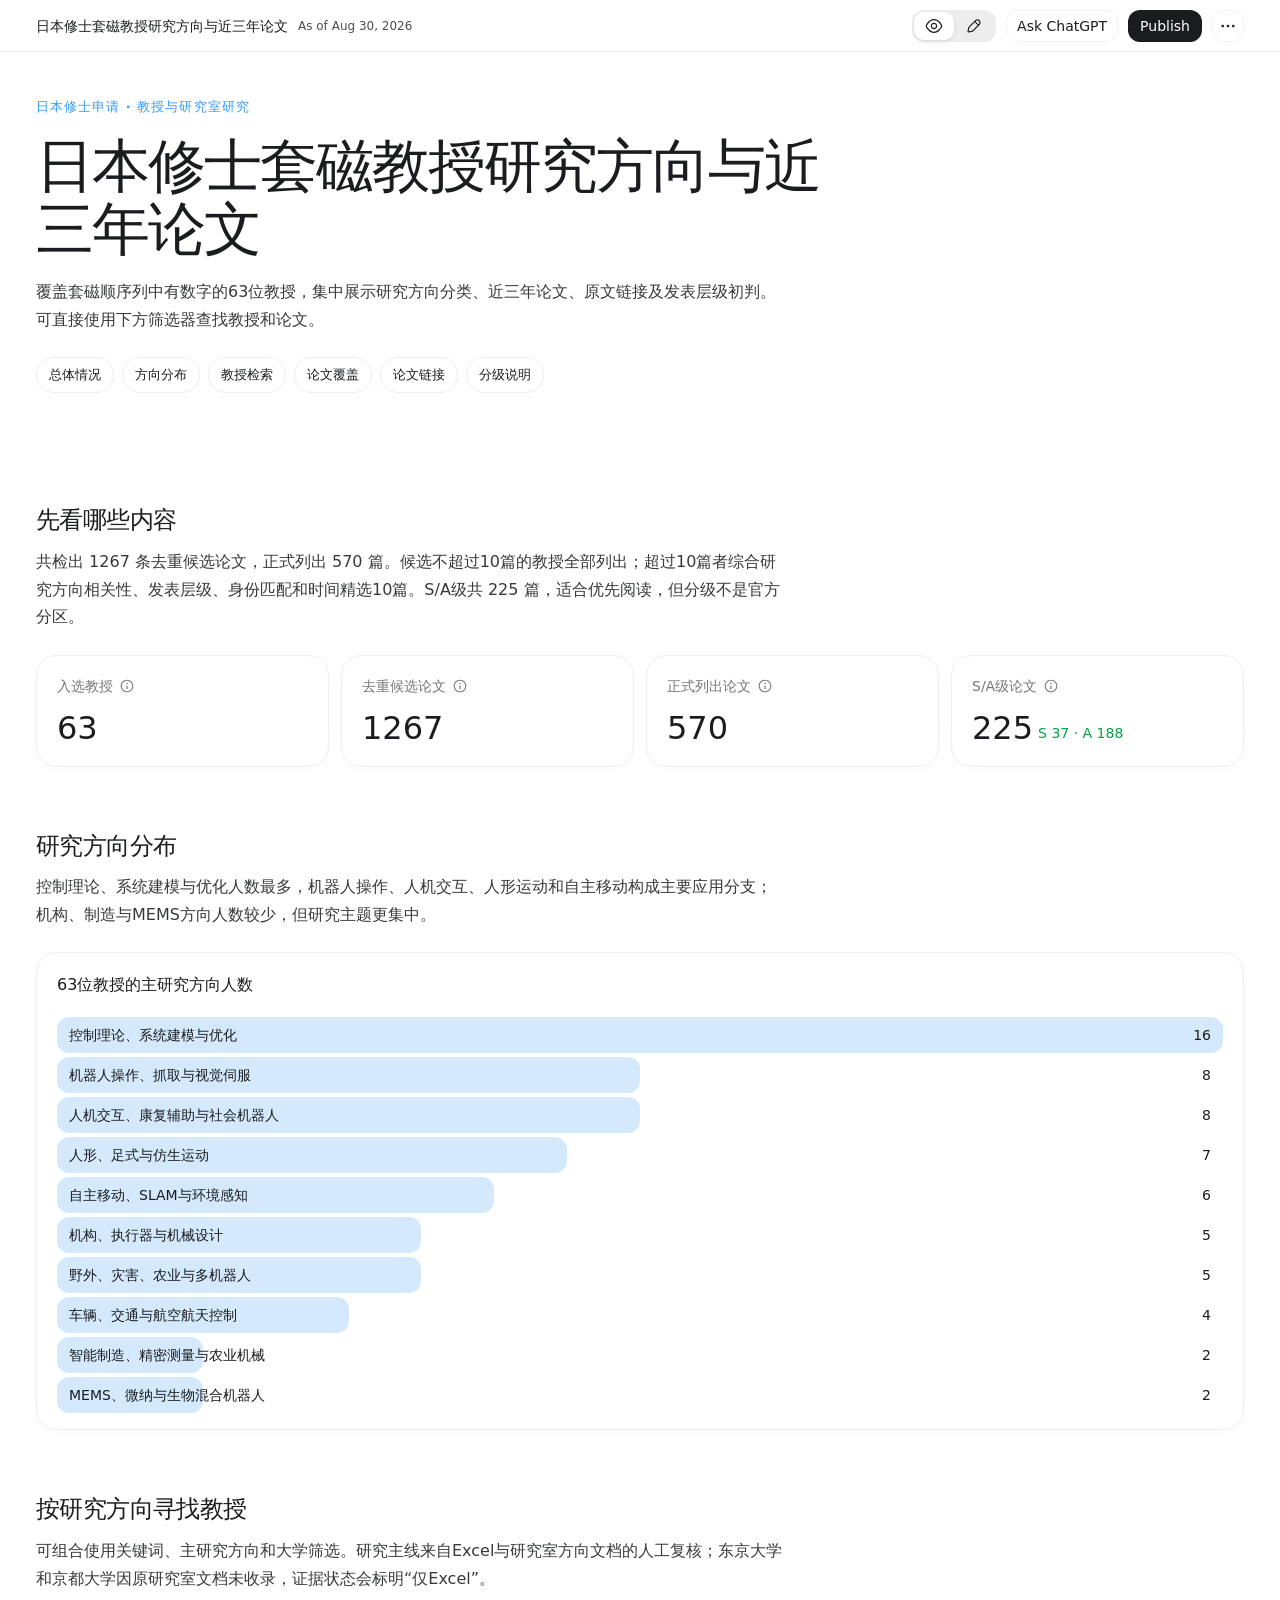
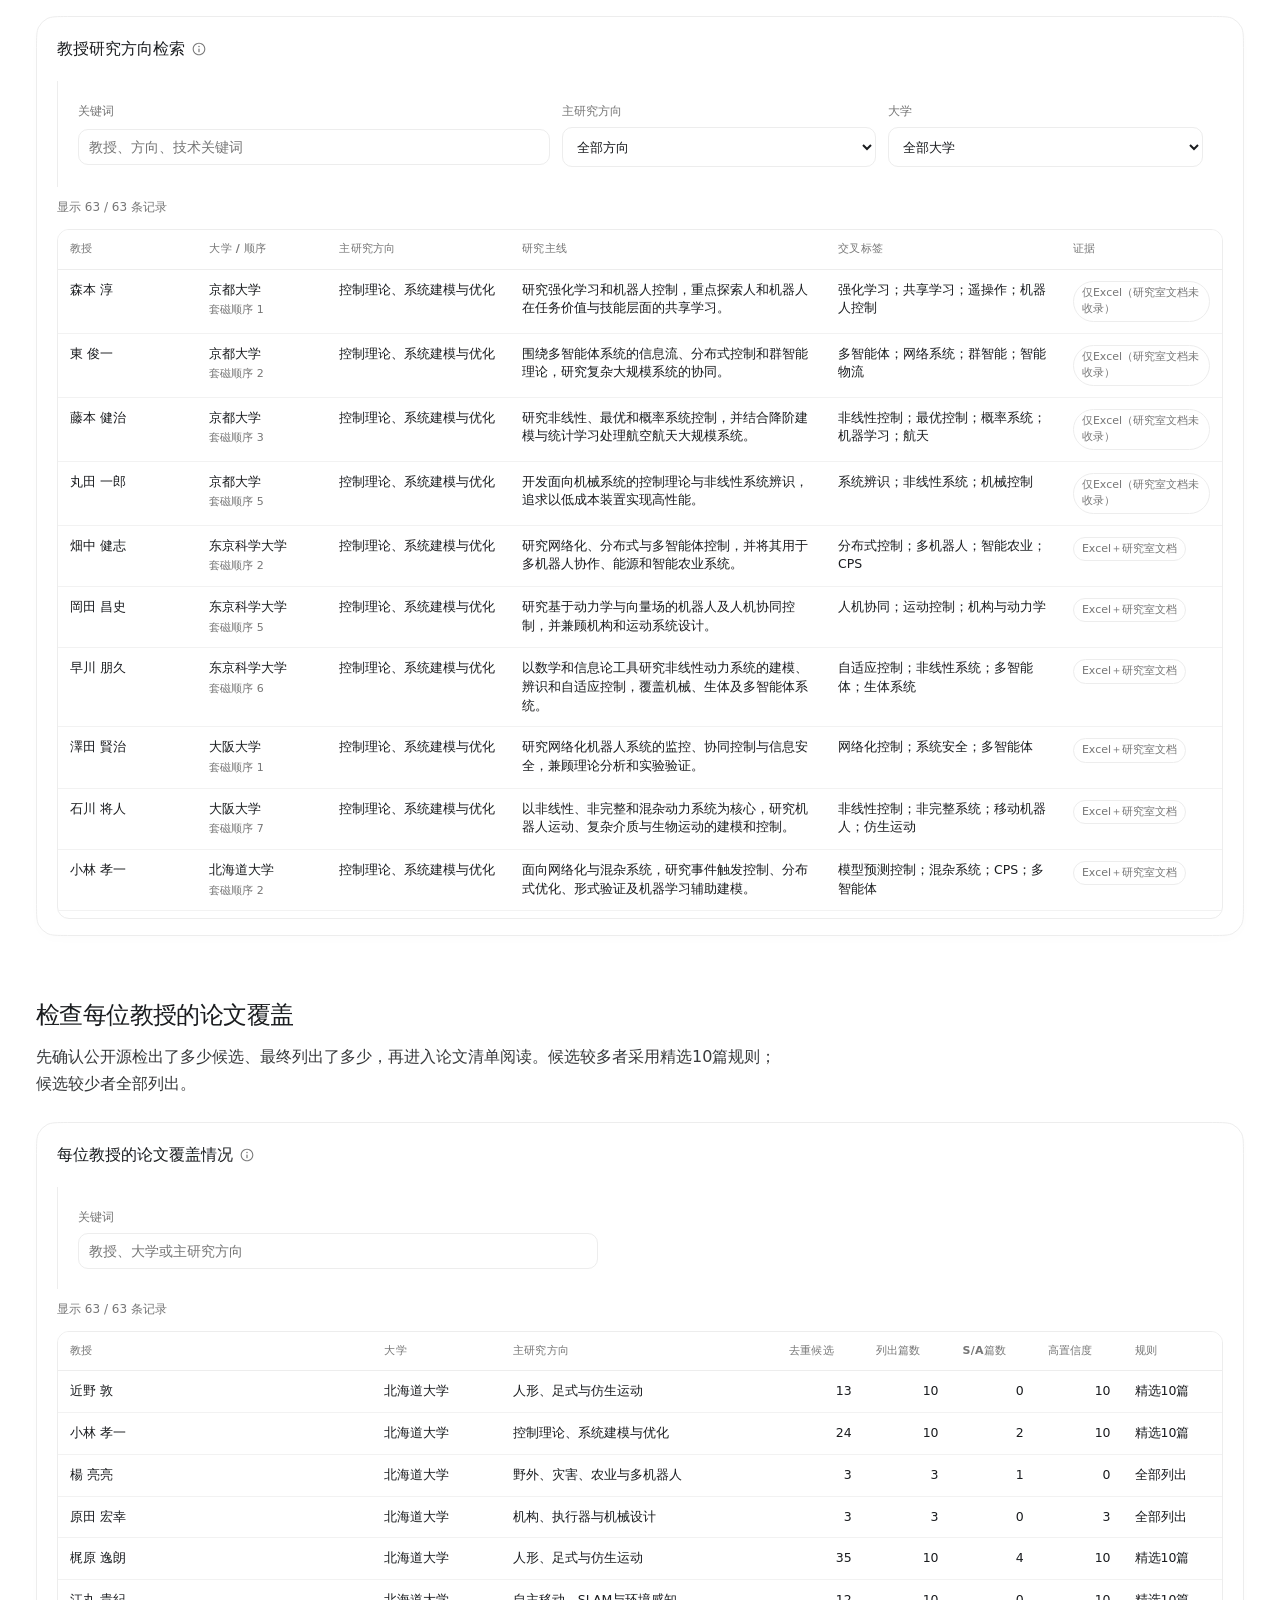
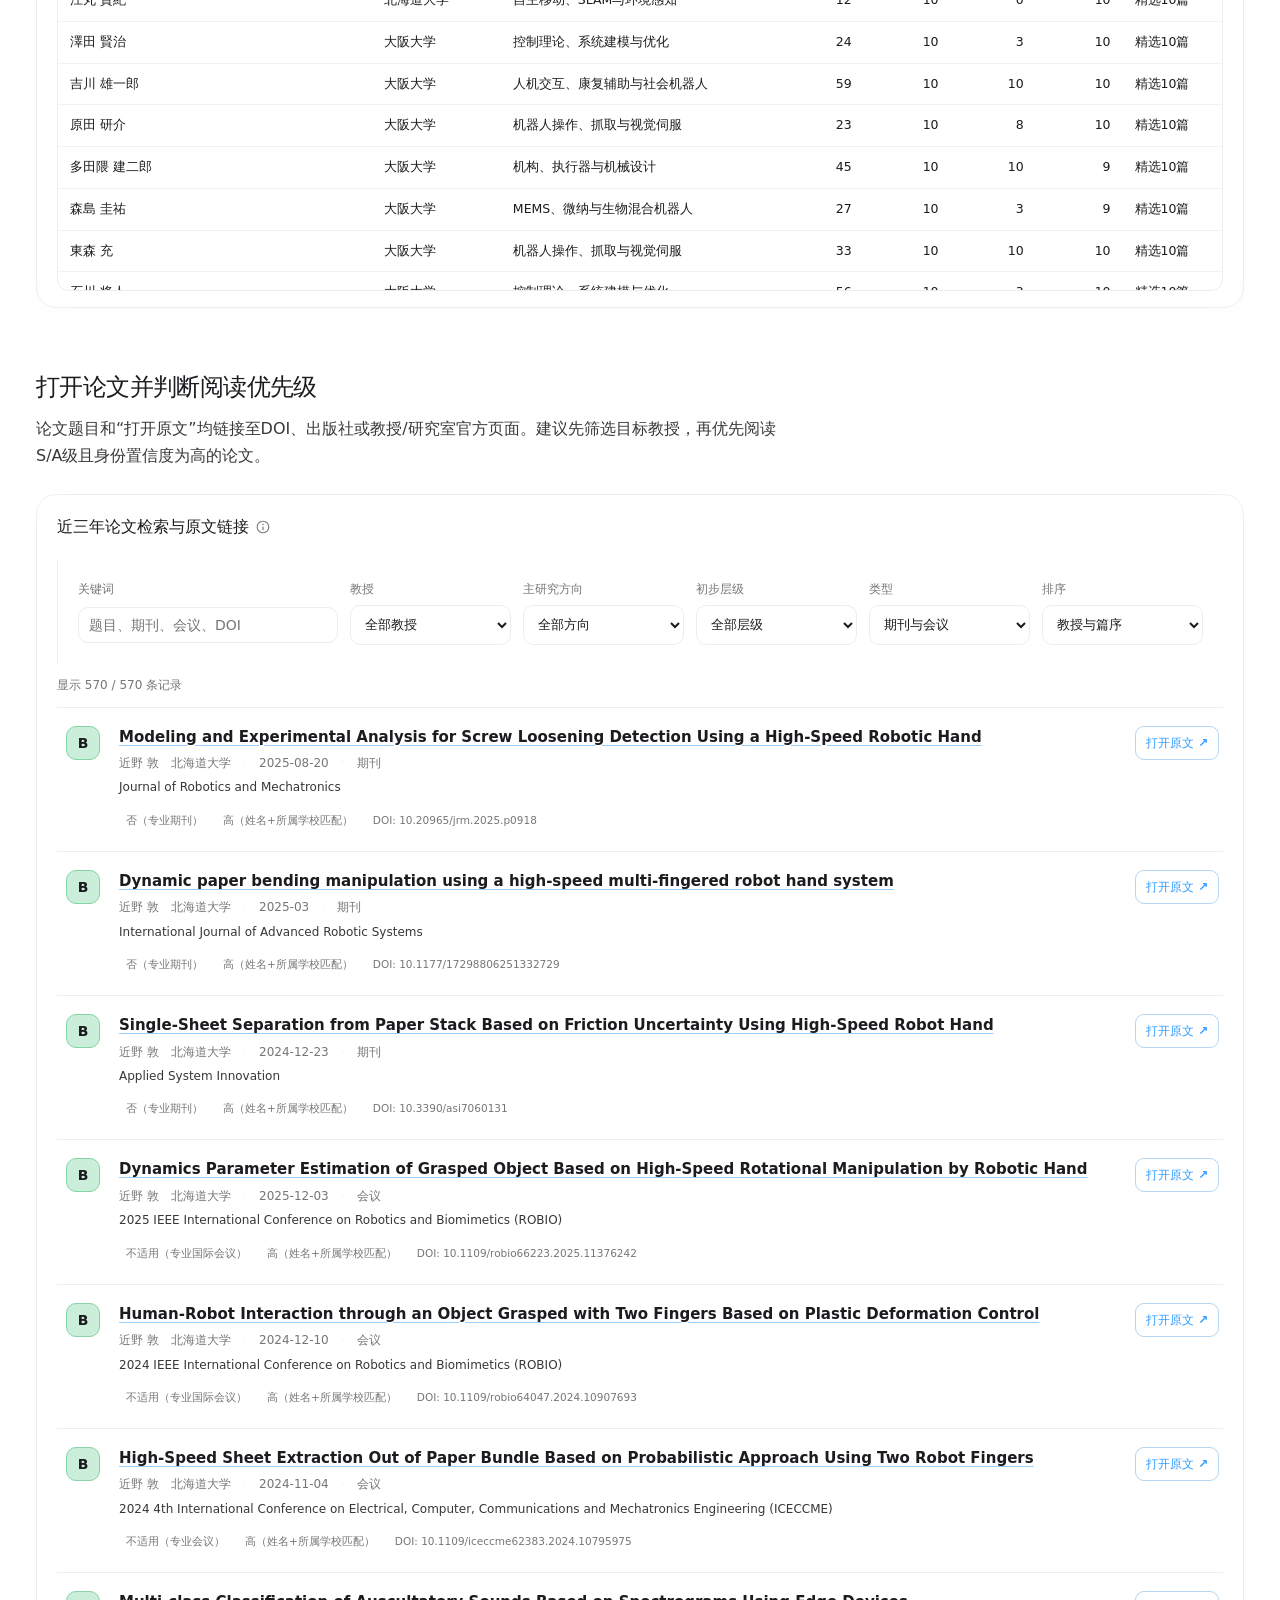
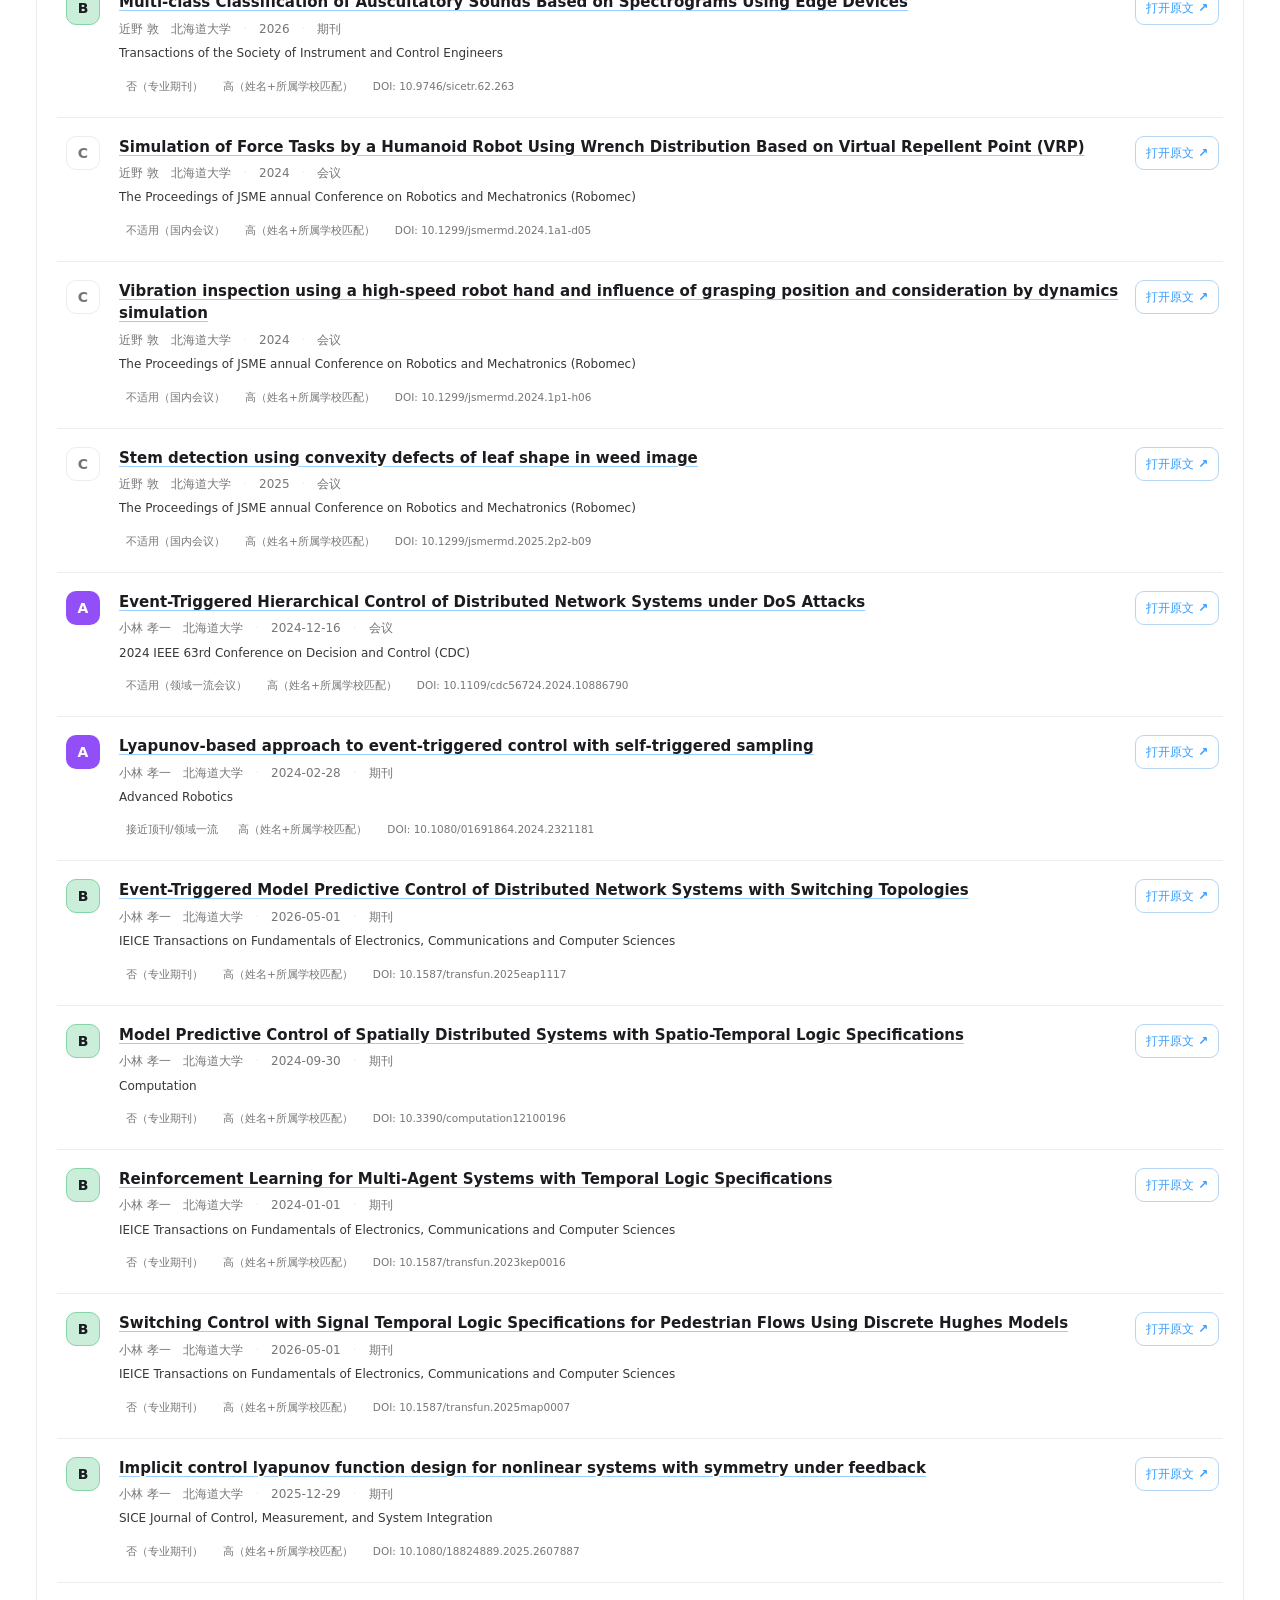
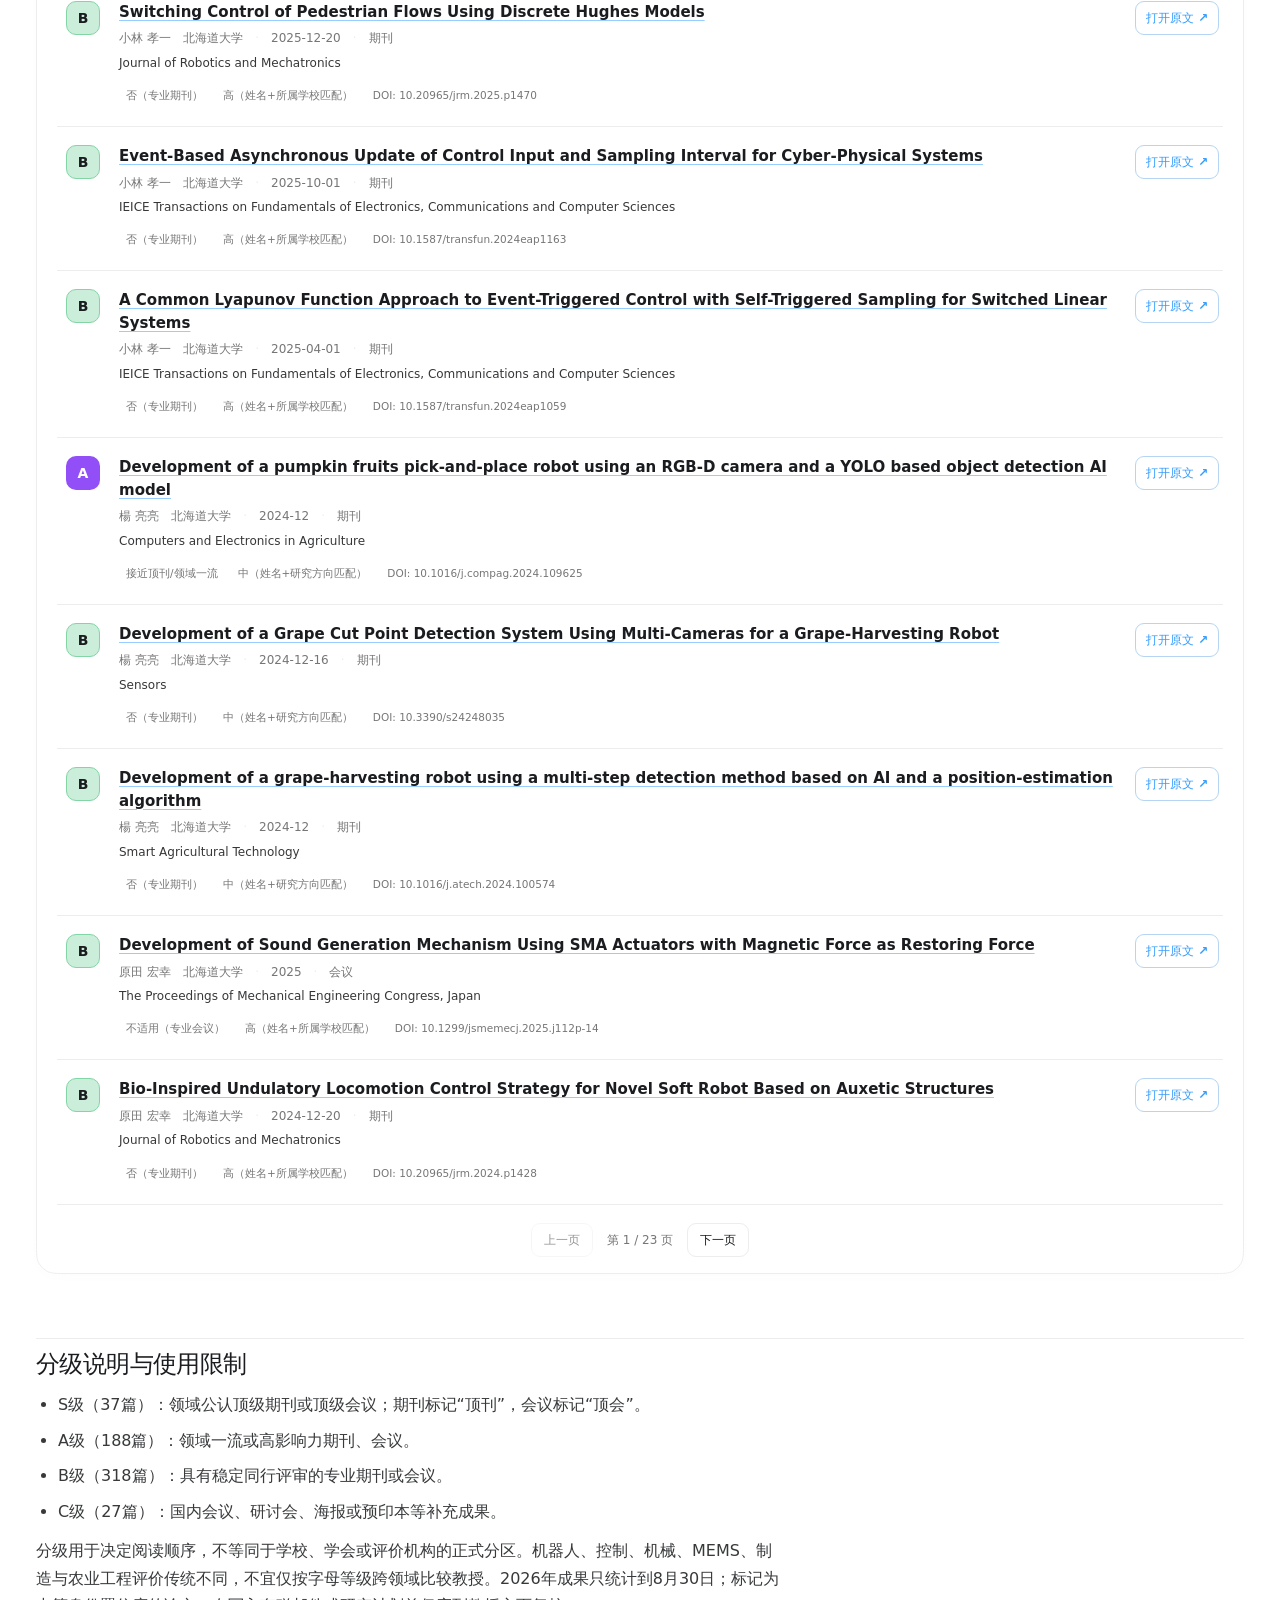
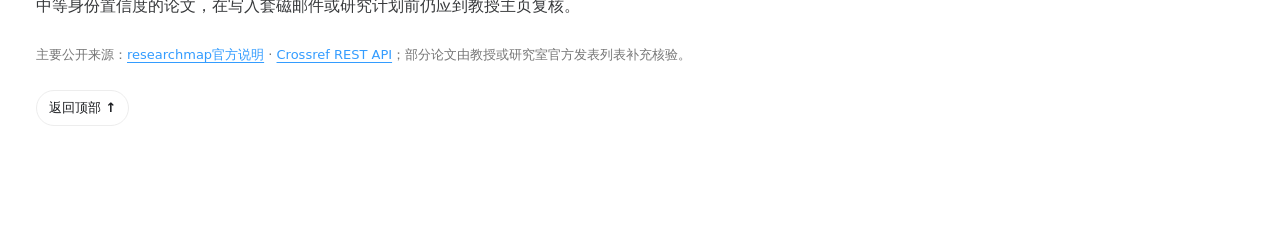
==== index.html @ d790364f "Deploy professor research report" ====
<!doctype html>
<html lang="en">
<head>
<meta charset="utf-8">
<meta name="viewport" content="width=device-width, initial-scale=1">
<meta name="color-scheme" content="light dark">
<meta name="data-app-snapshot-sha256" content="d9bcbf0570f55bc4529715fc63b5d98e1eb73d2e8a2b4f69a3b3f747334be5cf">
<meta name="data-app-runtime-sha256" content="bce021364672c86cb27997c683af6351677752ff905dc8c7cdc96d06ece8dc00">
<meta name="data-app-local-thread" content="01a05267-cadd-7410-81cf-1c59172940cb">
<title>日本修士套磁教授研究方向与近三年论文</title>
<link rel="icon" href="data:,">
<style>:root{color-scheme:light dark;--adaptive-theme:1;--font-sans-default:-apple-system-body,ui-sans-serif,-apple-system,system-ui,"Segoe UI",Helvetica,"Apple Color Emoji",Arial,sans-serif,"Segoe UI Emoji","Segoe UI Symbol";--font-sans:var(--vscode-font-family,var(--font-sans-default));--background:var(--color-token-main-surface-primary,var(--color-background-surface,light-dark(#fff,#181818)));--surface:var(--color-background-elevated-secondary-opaque,light-dark(#fcfcfc,#212121));--surface-raised:var(--color-token-dropdown-background,light-dark(#fff,#282828));--muted:light-dark(#f7f7f7,#282828);--control:var(--color-background-control-opaque,light-dark(#fff,#212121));--control-hover:light-dark(#f2f2f2,#303030);--interaction-hover:var(--muted);--interaction-active:var(--control-hover);--text:var(--color-token-foreground,var(--color-text-foreground,light-dark(#1a1c1f,#fff)));--secondary:var(--color-token-description-foreground,light-dark(#767676,#afafaf));--border:var(--color-token-border,var(--color-border,light-dark(#ededed,#303030)));--border-strong:var(--color-border-heavy,light-dark(#dfdfdf,#414141));--accent:var(--color-text-accent,light-dark(#339cff,#99ceff));--positive:var(--color-text-success,light-dark(#00a240,#40c977));--negative:var(--color-text-error,light-dark(#e02e2a,#ff6764));--chart-1:light-dark(#0285ff,#66b5ff);--chart-2:light-dark(#924ff7,#ad7bf9);--chart-3:light-dark(#04b84c,#40c977);--chart-4:light-dark(#fb6a22,#ff8549);--chart-5:light-dark(#ff66ad,#ff8cc1);--chart-6:light-dark(#ffc300,#ffd240);--chart-7:light-dark(#fa423e,#ff6764);--chart-8:light-dark(#8f8f8f,#afafaf);--chart-neutral-fill:color-mix(in srgb,var(--text) 3%,var(--surface));--ranked-list-fill:color-mix(in srgb,var(--chart-1) 16%,var(--surface));--ranked-list-fill-hover:color-mix(in srgb,var(--chart-1) 24%,var(--surface));--movement-positive:color-mix(in srgb,var(--positive) 75%,var(--text));--movement-negative:color-mix(in srgb,var(--negative) 75%,var(--text));--movement-total:var(--secondary);--card-radius:16px;--data-card-radius:20px;--data-card-background:var(--background);--control-radius:12px;--mark-radius:8;--card-shadow:0 4px 12px rgb(0 0 0/1%);--shadow:0 8px 16px -4px rgb(0 0 0/12%)}:root:not([data-app-theme]),:root:is([data-app-theme="original"],[data-app-theme="codex-classic"]){--dashboard-background:light-dark(color-mix(in srgb,var(--background) 98.6%,var(--text)),var(--background))}
:root{--spacing:.25rem;--space-1:var(--spacing);--space-2:calc(var(--spacing) * 2);--space-3:calc(var(--spacing) * 3);--space-4:calc(var(--spacing) * 4);--space-5:calc(var(--spacing) * 5);--space-6:calc(var(--spacing) * 6);--data-card-gap:20px;--data-metric-gap:12px;--data-section-gap:40px;--data-section-content-gap:20px;--data-after-metrics-gap:32px;--radius-2xs:2px;--radius-xs:4px;--radius-sm:6px;--radius-md:8px;--radius-lg:10px;--radius-xl:12px;--radius-2xl:16px;--radius-3xl:20px;--radius-4xl:24px;--radius-full:9999px;--shadow-sm:0 1px 2px -1px #00000014;--shadow-md:0 2px 4px -1px #00000014;--shadow-lg:0 4px 8px -2px #0000001a;--shadow-xl:0 8px 16px -4px #0000001f;--shadow-2xl:0 16px 32px -8px #00000030;--shadow-hairline:0 0 0 .5px color-mix(in srgb, var(--text) 14%, transparent);--text-xs-size:12px;--text-xs-line:16px;--text-sm-size:14px;--text-sm-line:20px;--text-md-size:16px;--text-md-line:24px;--text-lg-size:18px;--text-lg-line:28px;--text-xl-size:20px;--text-xl-line:28px;--text-title-2-tracking:normal;--text-title-3-tracking:normal;--text-large-title-tracking:normal;--inverse-surface:var(--color-background-primary-solid,#111);--inverse-surface-hover:var(--color-background-primary-solid-hover,#000);--inverse-text:var(--color-text-primary-solid,#fff);--danger-surface:var(--color-background-danger-solid,var(--negative));--danger-text:var(--color-text-danger-solid,#fff);--radius-small:var(--radius-md,8px);--layer-header:30;--layer-tooltip:50;--layer-drag:1000;--layer-tooltip-portal:1100;--motion-duration-fast:.15s;--motion-duration-standard:.3s;--motion-duration-segmented:.3s;--motion-easing-emphasized:cubic-bezier(.23, 1, .32, 1);--motion-easing-segmented:cubic-bezier(.23, 1, .32, 1);--motion-easing-out-quint:cubic-bezier(.23, 1, .32, 1);--block-drag-activation-distance:6;--block-drag-lift:-5px;--block-drag-scale:1.015;--block-drag-preview-opacity:.97;--block-drag-source-opacity:.24;--block-drag-max-tilt:1.5;--block-drag-velocity-smoothing:.18;--block-drag-direction-dead-zone:.04;--block-drag-rotation-duration:.1s;--block-drag-reorder-duration:.22s;--block-drag-drop-duration:.22s;--block-drag-reorder-easing:var(--motion-easing-emphasized);--block-drag-insertion-hysteresis:10;--block-drag-scroll-edge:56;--block-drag-scroll-speed:18;--block-layout-min-metric-span:2;--block-layout-min-chart-span:3;--block-layout-min-custom-span:3;--block-layout-min-table-span:3;--block-layout-min-block-span:3;--block-layout-max-row-items:6;--block-layout-row-insertion-zone:40;--block-layout-row-attraction:8;--block-layout-row-hover-delay:.45s;--block-layout-touch-row-hover-delay:.65s;--block-layout-row-gap:0px;--block-layout-auto-resize:1;--dashboard-frosted-background:color-mix(in srgb, var(--background) 95%, transparent);--dashboard-frosted-blur:14px;--data-app-dashboard-content-width:1440px;--data-app-dashboard-wide-content-width:1600px;--data-app-report-evidence-width:748px;--data-app-report-prose-width:748px;--data-app-dashboard-gutter:32px;--data-app-report-gutter:36px;--data-app-dashboard-mobile-gutter:16px;--data-app-report-mobile-gutter:20px;--report-comparison-fill:var(--lightningcss-light,#d4d4d4)var(--lightningcss-dark,#929292);--dashboard-content-max-width:calc(var(--data-app-dashboard-content-width) + 2 * var(--data-app-dashboard-gutter));--dashboard-content-gutter:var(--data-app-dashboard-gutter);--dashboard-content-mobile-gutter:var(--data-app-dashboard-mobile-gutter);font-family:var(--font-sans);font-synthesis:none;text-rendering:optimizelegibility;-webkit-font-smoothing:antialiased}@property --dashboard-tabs-visible-height{syntax:"<length>";inherits:true;initial-value:0}.dashboard-root{--dashboard-topbar-base-height:52px;--dashboard-tabs-expanded-height:36px;--dashboard-tabs-visible-height:0px;--dashboard-tabs-height-duration:var(--motion-duration-fast);--dashboard-tabs-height-easing:var(--motion-easing-emphasized)}.dashboard-root:has(>.dashboard-topbar[data-tabs-motion-ready]){transition:--dashboard-tabs-visible-height var(--dashboard-tabs-height-duration) var(--dashboard-tabs-height-easing)}.dashboard-root:has(>[data-data-app-content=dashboard]){background:var(--dashboard-background,var(--background));min-height:100dvh}.dashboard-root:has(>.dashboard-topbar>.dashboard-tabs-collapse.is-open){--dashboard-tabs-visible-height:var(--dashboard-tabs-expanded-height)}html{overflow-x:clip}*{box-sizing:border-box}body{background:var(--background);color:var(--text);font-size:var(--text-sm-size);line-height:var(--text-sm-line);margin:0;overflow-x:clip}:where(main[data-data-app-content=dashboard]){padding-block:24px 96px}main[data-data-app-content=dashboard]{width:100%;max-width:calc(var(--data-app-content-width,var(--data-app-dashboard-content-width)) + 2 * var(--data-app-layout-gutter,var(--data-app-dashboard-gutter)));padding-inline:var(--data-app-layout-gutter,var(--data-app-dashboard-gutter));margin-inline:auto}@media (width<=650px){:where(main[data-data-app-content=dashboard]){padding-block:18px 56px}main[data-data-app-content=dashboard]{padding-inline:var(--data-app-dashboard-mobile-gutter)}}body[data-scroll-locked]:has(.select-content[data-state=open]){margin-right:0!important;padding-right:0!important;overflow:clip visible!important}:root[data-app-theme]:not([data-app-theme=original]) :is(main,.dashboard-topbar,.source-sidebar,[role=dialog]) :is(h1,h2,h3,h4,h5,h6,p,span,strong,b,em,dt,dd,li,th,td,button,input,select,textarea,label) :not(pre *,code *){font-family:var(--font-sans)}button,input,select,textarea{color:inherit;font:inherit}button{cursor:pointer}.visually-hidden{clip-path:inset(50%);white-space:nowrap;border:0;width:1px;height:1px;margin:-1px;padding:0;position:absolute;overflow:hidden}button:focus-visible,input:focus-visible,textarea:focus-visible,[role=menuitem]:focus-visible{outline:2px solid var(--accent);outline-offset:2px}.filters,.component-header,.component-title,.dialog-header,.tabs,.toolbar{align-items:center;display:flex}.source-label,.table th,.axis-label{color:var(--secondary)}.topbar-mode-switcher{--topbar-mode-inset:2px;--topbar-mode-inner-radius:max(0px, calc(var(--radius-md) - var(--topbar-mode-inset)));height:32px;padding:var(--topbar-mode-inset);border-radius:var(--radius-md);background:var(--data-app-safe-chrome-track,var(--muted));display:flex;position:relative}.topbar-mode-indicator{top:var(--topbar-mode-inset);left:var(--topbar-mode-inset);border-radius:var(--topbar-mode-inner-radius);background:var(--data-app-safe-chrome-indicator,var(--surface-raised));width:40px;height:28px;transition:transform var(--motion-duration-segmented) var(--motion-easing-segmented);position:absolute;box-shadow:0 2px 5px #00000014}:root[data-color-scheme=dark] .topbar-mode-indicator{background:var(--data-app-safe-chrome-indicator,color-mix(in srgb, var(--surface-raised) 82%, var(--text)));box-shadow:inset 0 0 0 1px #ffffff14,0 1px 3px #0000002e}.topbar-mode-switcher button{z-index:1;border-radius:var(--topbar-mode-inner-radius);width:40px;height:28px;color:var(--data-app-safe-chrome-foreground,var(--secondary));background:0 0;border:0;place-items:center;padding:0;display:grid;position:relative}.topbar-mode-switcher button[aria-pressed=true]{color:var(--data-app-safe-chrome-indicator-text,var(--text))}.topbar-mode-switcher button:hover{color:var(--data-app-safe-chrome-foreground,var(--text))}.topbar-mode-switcher button[aria-pressed=true]:hover{color:var(--data-app-safe-chrome-indicator-text,var(--text))}.dashboard-tooltip{border:1px solid var(--border);border-radius:var(--radius-small);background:var(--surface-raised);color:var(--text);opacity:0;pointer-events:none;transition:opacity var(--motion-duration-fast) ease, transform var(--motion-duration-fast) ease;white-space:nowrap;padding:5px 8px;font-size:12px;line-height:16px}.topbar-mode-tooltip{z-index:var(--layer-tooltip);position:absolute;top:calc(100% + 8px);left:50%;transform:translate(-50%,-2px)}.history-tooltip-trigger{display:inline-flex;position:relative}.history-tooltip-trigger:hover .topbar-mode-tooltip,.history-tooltip-trigger:has(button:focus-visible) .topbar-mode-tooltip,.topbar-mode-switcher button:hover .topbar-mode-tooltip,.topbar-mode-switcher button:focus-visible .topbar-mode-tooltip{opacity:1;transform:translate(-50%)}.dashboard-topbar{box-sizing:border-box;z-index:var(--layer-header);border-bottom:var(--hairline,1px) solid var(--border);background:var(--data-app-chrome-background,var(--dashboard-frosted-background));width:100%;min-height:52px;color:var(--data-app-chrome-text,var(--text));backdrop-filter:blur(var(--dashboard-frosted-blur));position:sticky;top:0}header[data-data-app-chrome=topbar],header[data-data-app-chrome=topbar] :is(strong,span,button,a){font-family:var(--font-sans-default)!important}:root:not([data-app-theme]) header[data-data-app-chrome=topbar],:root:not([data-app-theme]) header[data-data-app-chrome=topbar] :is(strong,span,button,a),:root:is([data-app-theme=original],[data-app-theme=codex-classic]) header[data-data-app-chrome=topbar],:root:is([data-app-theme=original],[data-app-theme=codex-classic]) header[data-data-app-chrome=topbar] :is(strong,span,button,a){font-family:var(--vscode-font-family,var(--font-sans-default))!important}:root:not([data-app-theme]) .topbar-mode-switcher,:root:is([data-app-theme=original],[data-app-theme=codex-classic]) .topbar-mode-switcher{--topbar-mode-inner-radius:max(0px, calc(var(--radius-xl) - var(--topbar-mode-inset)));border-radius:var(--radius-xl)}:root:not([data-app-theme]) :is(.dashboard-publish-button,.dashboard-header-action-button,.freshness-button,.menu-item,.icon-button,.scenario-reset),:root:is([data-app-theme=original],[data-app-theme=codex-classic]) :is(.dashboard-publish-button,.dashboard-header-action-button,.freshness-button,.menu-item,.icon-button,.scenario-reset){border-radius:var(--radius-xl)}.dashboard-tabs-collapse{grid-template-rows:var(--dashboard-tabs-visible-height);opacity:0;pointer-events:none;transition:opacity var(--dashboard-tabs-height-duration) var(--dashboard-tabs-height-easing);display:grid;overflow:visible}.dashboard-tabs-collapse.is-open{opacity:1;pointer-events:auto}.dashboard-tabs-collapse-inner{opacity:0;min-height:0;transform:translateY(calc(var(--dashboard-tabs-visible-height) - var(--dashboard-tabs-expanded-height)));transition:opacity var(--dashboard-tabs-height-duration) var(--dashboard-tabs-height-easing);overflow:visible}.dashboard-tabs-collapse.is-open .dashboard-tabs-collapse-inner{opacity:1}.dashboard-chrome-inner{width:var(--data-app-safe-chrome-width,min(var(--dashboard-content-max-width), 100%));margin-inline:var(--data-app-safe-chrome-margin,auto);padding-inline-start:var(--data-app-safe-chrome-inset-start,var(--dashboard-content-gutter));padding-inline-end:var(--data-app-safe-chrome-inset-end,var(--dashboard-content-gutter))}.dashboard-topbar-inner{justify-content:space-between;align-items:center;gap:var(--space-3);min-height:51px;display:flex}.dashboard-tabs-row{min-width:0}.dashboard-tabs-inner{scrollbar-width:none;margin-top:-14px;margin-bottom:-1px;padding-top:8px;padding-bottom:1px;overflow-x:auto}.dashboard-tabs-inner::-webkit-scrollbar{display:none}.dashboard-tabs{--dashboard-tab-reorder-duration:var(--motion-duration-standard);--dashboard-tab-reorder-easing:var(--motion-easing-emphasized);--dashboard-tab-drag-source-opacity:.18;--dashboard-tab-drag-source-fade-duration:80ms;align-items:flex-end;gap:4px;min-width:max-content;display:flex;position:relative}.dashboard-tabs>.tab-active-indicator{bottom:-1px}.dashboard-tab{min-height:42px;color:var(--secondary);background:0 0;border:0;place-items:center;padding:0 10px 6px;font-size:14px;display:inline-grid;position:relative}.dashboard-tab-item{flex:none;display:inline-grid;position:relative}.dashboard-tab{touch-action:pan-y;max-width:180px;transition:opacity var(--dashboard-tab-drag-source-fade-duration) ease-out;user-select:none;will-change:transform}.dashboard-tab-label{white-space:nowrap;min-width:0;max-width:100%;display:block;overflow:hidden}.dashboard-tab-label[data-overflowing=true]{mask-image:linear-gradient(90deg,#000 calc(100% - 32px),#0000)}.dashboard-tab-item:first-child .dashboard-tab{padding-left:0}.dashboard-tab-item:first-child .dashboard-tab:after{left:0}.dashboard-tab:has(.dashboard-tab-label[data-overflowing=true]):after{right:0}.dashboard-tab:after{background:var(--text);content:"";opacity:0;height:1px;position:absolute;bottom:-1px;left:10px;right:10px}.dashboard-tab[aria-selected=true]{color:var(--text)}.dashboard-tab[aria-selected=true]:after{opacity:0}.dashboard-topbar[data-mode=edit] .dashboard-tab{cursor:pointer}.dashboard-tabs.is-pressed,.dashboard-tabs.is-pressed .dashboard-tab{cursor:grabbing}.dashboard-tab.is-dragging{opacity:var(--dashboard-tab-drag-source-opacity)}.dashboard-tab-drag-preview{--dashboard-tab-drag-lift:-3px;--dashboard-tab-drag-scale:1.03;--dashboard-tab-drag-opacity:.96;--dashboard-tab-drag-rotation-left:-2.5deg;--dashboard-tab-drag-rotation-right:2.5deg;--dashboard-tab-drag-rotation-duration:90ms;--dashboard-tab-drag-rotation-easing:var(--motion-easing-emphasized);--dashboard-tab-drag-radius:var(--radius-small);--dashboard-tab-drag-shadow:var(--shadow-hairline,0 0 0 .5px color-mix(in srgb, var(--text) 14%, transparent)), var(--shadow-400,var(--shadow));--dashboard-tab-drag-z-index:var(--layer-drag);z-index:var(--dashboard-tab-drag-z-index);box-sizing:border-box;border-radius:var(--dashboard-tab-drag-radius);background:var(--surface-raised);box-shadow:var(--dashboard-tab-drag-shadow);color:var(--text);opacity:var(--dashboard-tab-drag-opacity);pointer-events:none;transform:translateY(var(--dashboard-tab-drag-lift)) rotate(var(--dashboard-tab-drag-rotation-current,0deg)) scale(var(--dashboard-tab-drag-scale));transform-origin:bottom;transition:transform var(--dashboard-tab-drag-rotation-duration) var(--dashboard-tab-drag-rotation-easing);border:0;place-items:center;font-size:14px;display:grid;position:fixed}.dashboard-tab-drag-preview[data-drag-direction="-1"]{--dashboard-tab-drag-rotation-current:var(--dashboard-tab-drag-rotation-left)}.dashboard-tab-drag-preview[data-drag-direction="1"]{--dashboard-tab-drag-rotation-current:var(--dashboard-tab-drag-rotation-right)}.dashboard-tab:hover{color:var(--text)}.dashboard-tab:focus-visible{outline:2px solid var(--accent);outline-offset:-2px}.dashboard-ask-anchor{z-index:var(--layer-tooltip-portal);width:0;height:0;transition:transform var(--dashboard-ask-resize-duration,.3s) var(--dashboard-ask-transition-ease,var(--motion-easing-segmented));position:fixed}.dashboard-ask-anchor[data-phase=compose]{transform:translate(calc(-2px - var(--dashboard-ask-compose-offset-x,0px)), var(--dashboard-ask-compose-y,4px))}.dashboard-ask-anchor[data-phase=compose][data-source=header]{transition:none}.dashboard-ask-anchor[data-phase=compose][data-source=header][data-header-morph=true]{transform:translate(var(--dashboard-ask-header-correction-x,0), var(--dashboard-ask-header-correction-y,0))}.dashboard-ask-panel{--dashboard-ask-action-size:28px;--dashboard-ask-radius:18px;bottom:var(--dashboard-ask-anchor-gap,16px);border-radius:var(--dashboard-ask-radius);background:var(--dashboard-frosted-background);width:116px;max-width:calc(100vw - 24px);height:36px;-webkit-backdrop-filter:blur(var(--dashboard-frosted-blur));box-shadow:0 var(--dashboard-ask-shadow-y,2px) var(--dashboard-ask-shadow-blur,6px) #00000014, 0 0 1px #0000009e;color:var(--text);transform-origin:50% 100%;animation:dashboard-ask-panel-in var(--dashboard-ask-enter-duration,.14s) var(--dashboard-ask-enter-ease,var(--motion-easing-segmented)) both;transition:width var(--dashboard-ask-resize-duration,.3s) var(--dashboard-ask-transition-ease,var(--motion-easing-segmented)), height var(--dashboard-ask-resize-duration,.3s) var(--dashboard-ask-transition-ease,var(--motion-easing-segmented)), border-radius var(--dashboard-ask-resize-duration,.3s) var(--dashboard-ask-transition-ease,var(--motion-easing-segmented));will-change:width, height;border:0;position:absolute;left:-58px;overflow:hidden}.dashboard-ask-panel[data-placement=below]{top:var(--dashboard-ask-anchor-gap,16px);transform-origin:50% 0;bottom:auto}.dashboard-ask-panel[data-phase=compose]{width:var(--dashboard-ask-compose-width,320px);height:var(--dashboard-ask-compose-height,96px);border-radius:var(--dashboard-ask-radius)}.dashboard-ask-panel[data-phase=compose][data-source=header]{left:calc(var(--dashboard-ask-compose-width,260px) / -2 + 2px);background:var(--surface-raised);-webkit-backdrop-filter:none;transition:none;animation:none;overflow:visible}.dashboard-ask-panel[data-phase=compose][data-source=header][data-header-morph=true]{--dashboard-ask-header-morph-easing:cubic-bezier(.23, 1, .32, 1);box-sizing:border-box;transform-origin:100%;animation:dashboard-ask-header-morph var(--dashboard-ask-header-morph-duration,.12s) var(--dashboard-ask-header-morph-easing) both;inset:-18px 0 auto auto}.dashboard-ask-panel[data-phase=compose][data-source=header][data-header-morph=true] .dashboard-ask-compose{left:auto;right:0}.dashboard-ask-panel[data-phase=compose][data-source=header][data-header-morph=true] .dashboard-ask-compose footer{animation:dashboard-ask-header-submit-in var(--dashboard-ask-header-morph-duration,.12s) var(--dashboard-ask-header-morph-easing) both}.dashboard-ask-anchor[data-header-morph=true]:not([data-composer-expanded=true]) .dashboard-ask-panel{border-radius:var(--dashboard-ask-trigger-radius,var(--radius-md))}.dashboard-ask-panel[data-phase=compose][data-source=header][data-header-morph=true][data-closing=true]{pointer-events:none;animation-name:dashboard-ask-header-unmorph;animation-duration:var(--dashboard-ask-header-unmorph-duration,.17s)}.dashboard-ask-panel[data-phase=compose][data-source=header][data-header-morph=true][data-closing=true]:not([data-has-question=true]) .dashboard-ask-compose footer{animation-name:dashboard-ask-header-submit-out;animation-duration:var(--dashboard-ask-header-unmorph-duration,.17s)}.dashboard-ask-panel[data-phase=compose][data-source=header][data-header-morph=true][data-closing=true][data-has-question=true] .dashboard-ask-compose{animation:dashboard-ask-header-content-out var(--dashboard-ask-header-unmorph-duration,.17s) var(--dashboard-ask-header-morph-easing) both}.dashboard-ask-panel[data-phase=compose][data-source=header][data-header-morph=true][data-closing=true] .dashboard-ask-shared-prompt{left:var(--dashboard-ask-trigger-label-inset,11px);color:var(--dashboard-ask-trigger-color,var(--text))}.dashboard-ask-panel[data-phase=compose][data-source=header][data-header-morph=true][data-closing=true][data-has-question=true] .dashboard-ask-shared-prompt{animation:dashboard-ask-header-label-in var(--dashboard-ask-header-unmorph-duration,.17s) var(--dashboard-ask-header-morph-easing) both}@keyframes dashboard-ask-header-morph{0%{width:var(--dashboard-ask-trigger-width,116px);height:var(--dashboard-ask-trigger-height,32px);top:calc(var(--dashboard-ask-trigger-height,32px) / -2);border:var(--dashboard-ask-trigger-border-width,1px) solid var(--dashboard-ask-trigger-border-color,transparent);background:var(--dashboard-ask-trigger-background,transparent);box-shadow:var(--dashboard-ask-trigger-box-shadow,none);overflow:hidden}99%{overflow:hidden}to{width:var(--dashboard-ask-compose-width,260px);height:var(--dashboard-ask-compose-height,36px);background:var(--surface-raised);box-shadow:0 var(--dashboard-ask-shadow-y,2px) var(--dashboard-ask-shadow-blur,6px) #00000014, 0 0 1px #0000009e;border:0 solid #0000;top:-18px;overflow:visible}}@keyframes dashboard-ask-header-unmorph{0%{width:var(--dashboard-ask-compose-width,260px);height:var(--dashboard-ask-compose-height,36px);background:var(--surface-raised);box-shadow:0 var(--dashboard-ask-shadow-y,2px) var(--dashboard-ask-shadow-blur,6px) #00000014, 0 0 1px #0000009e;border:0 solid #0000;top:-18px;overflow:hidden}to{width:var(--dashboard-ask-trigger-width,116px);height:var(--dashboard-ask-trigger-height,32px);top:calc(var(--dashboard-ask-trigger-height,32px) / -2);border:var(--dashboard-ask-trigger-border-width,1px) solid var(--dashboard-ask-trigger-border-color,transparent);box-shadow:none;background:0 0;overflow:hidden}}@keyframes dashboard-ask-header-submit-in{0%{opacity:0}to{opacity:1}}@keyframes dashboard-ask-header-submit-out{0%{opacity:1}to{opacity:0}}@keyframes dashboard-ask-header-content-out{0%{opacity:1}45%,to{opacity:0}}@keyframes dashboard-ask-header-label-in{0%,35%{opacity:0}to{opacity:1}}.dashboard-ask-panel[data-phase=compose].is-shaking{will-change:transform;animation:.28s linear dashboard-ask-compose-shake}@keyframes dashboard-ask-compose-shake{0%{animation-timing-function:var(--motion-easing-segmented);transform:translate(0)}28.57%{animation-timing-function:var(--motion-easing-segmented);transform:translate(6px)}57.14%{animation-timing-function:var(--motion-easing-segmented);transform:translate(-6px)}78.57%{animation-timing-function:var(--motion-easing-segmented);transform:translate(4px)}to{transform:translate(0)}}.dashboard-ask-panel[data-phase=compose][data-composer-ready=true]{transition:width var(--dashboard-ask-resize-duration,.16s) var(--dashboard-ask-transition-ease,cubic-bezier(.215, .61, .355, 1)), height 0s, border-radius 0s}@keyframes dashboard-ask-panel-in{0%{opacity:0;box-shadow:0 var(--dashboard-ask-enter-shadow-y,2px) var(--dashboard-ask-enter-shadow-blur,6px) #00000014, 0 0 1px #0000009e;transform:translateY(var(--dashboard-ask-enter-offset,8px)) scale(var(--dashboard-ask-enter-scale,.875))}to{opacity:1;box-shadow:0 var(--dashboard-ask-shadow-y,2px) var(--dashboard-ask-shadow-blur,6px) #00000014, 0 0 1px #0000009e;transform:translateY(0)scale(1)}}.dashboard-ask-view{opacity:0;filter:blur(var(--dashboard-ask-content-blur,2px));pointer-events:none;transform:translateX(var(--dashboard-ask-content-slide,24px)) scale(var(--dashboard-ask-content-scale,.98));transition:opacity var(--dashboard-ask-fade-duration,.18s) var(--dashboard-ask-transition-ease,var(--motion-easing-segmented)), transform var(--dashboard-ask-content-duration,.3s) var(--dashboard-ask-transition-ease,var(--motion-easing-segmented)), filter var(--dashboard-ask-fade-duration,.18s) var(--dashboard-ask-transition-ease,var(--motion-easing-segmented));position:absolute;inset:0}.dashboard-ask-view.is-active{opacity:1;filter:blur();pointer-events:auto;transform:translate(0)scale(1)}.dashboard-ask-menu{filter:none;width:116px;height:36px;transition:none;inset:0 auto auto 0;transform:none}.dashboard-ask-menu.is-active{filter:none;transform:none}.dashboard-ask-panel :is(input,textarea){font:inherit}.dashboard-ask-shared-prompt{z-index:2;color:var(--text);pointer-events:none;transition:left var(--dashboard-ask-resize-duration,.2s) var(--dashboard-ask-transition-ease,var(--motion-easing-out-quint)), color var(--dashboard-ask-fade-duration,.18s) var(--dashboard-ask-transition-ease,var(--motion-easing-out-quint));white-space:nowrap;font-size:14px;font-weight:500;line-height:20px;position:absolute;top:50%;left:14px;transform:translateY(-50%)}.dashboard-ask-panel[data-phase=compose] .dashboard-ask-shared-prompt{top:var(--dashboard-ask-compose-padding-top,12px);left:var(--dashboard-ask-compose-padding-left,12px);color:color-mix(in srgb, var(--secondary) 55%, transparent);transform:none}.dashboard-ask-menu{grid-template-columns:1fr;display:grid}.dashboard-ask-menu button{background:var(--surface-raised);min-width:0;color:var(--text);white-space:nowrap;border:0;justify-content:center;align-items:center;gap:6px;padding:0 12px;font-size:14px;font-weight:500;line-height:20px;display:flex}.dashboard-ask-menu-prompt{color:#0000}.dashboard-ask-compose{box-sizing:border-box;width:var(--dashboard-ask-compose-width,320px);height:var(--dashboard-ask-compose-height,96px);grid-template-rows:minmax(28px, 1fr) var(--dashboard-ask-action-size);padding:0 var(--dashboard-ask-compose-padding-right,6px) var(--dashboard-ask-compose-padding-bottom,6px) var(--dashboard-ask-compose-padding-left,12px);filter:none;transition:opacity var(--dashboard-ask-fade-duration,.18s) var(--dashboard-ask-transition-ease,var(--motion-easing-segmented));gap:8px;display:grid;inset:0 auto auto 0;transform:none}.dashboard-ask-compose.is-active{filter:none;transform:none}.dashboard-ask-compose :is(input,textarea){box-sizing:border-box;resize:none;width:100%;height:100%;min-height:0;max-height:none;padding:var(--dashboard-ask-compose-padding-top,12px) 0 0;color:var(--text);background:0 0;border:0;outline:0;font-size:14px;line-height:1.4;position:static;overflow-y:hidden}.dashboard-ask-compose :is(input,textarea)::placeholder{color:#0000}.dashboard-ask-compose[data-source=header]{grid-template-rows:1fr;grid-template-columns:minmax(0,1fr) auto;gap:4px;padding:0 6px 0 12px}.dashboard-ask-compose[data-source=header] textarea{min-width:0;padding-top:8px}.dashboard-ask-panel[data-source=header] .dashboard-ask-shared-prompt{top:50%;transform:translateY(-50%)}.dashboard-ask-compose[data-source=header] footer{align-self:center}.dashboard-ask-anchor[data-source=header][data-composer-expanded=true] .dashboard-ask-compose{grid-template-columns:1fr;grid-template-rows:minmax(28px, 1fr) var(--dashboard-ask-action-size);gap:2px;padding-bottom:6px}.dashboard-ask-anchor[data-source=header][data-composer-expanded=true] .dashboard-ask-compose textarea{padding-top:12px}.dashboard-ask-anchor[data-source=header][data-composer-expanded=true] .dashboard-ask-compose footer{align-self:end;width:100%}.dashboard-ask-compose footer{justify-content:flex-end;align-items:center;display:flex;position:static}.dashboard-ask-zero-state{box-sizing:border-box;overscroll-behavior:contain;border:.5px solid color-mix(in srgb, var(--text) 8%, transparent);border-radius:var(--dashboard-ask-radius,18px);background:var(--surface-raised);-webkit-backdrop-filter:none;gap:2px;width:100%;max-height:312px;padding:6px;display:grid;position:absolute;top:calc(100% + 6px);left:0;overflow-y:auto;box-shadow:0 4px 16px #00000014}.dashboard-ask-zero-state>:is(a,button){width:100%;min-height:36px;color:var(--text);font:inherit;text-align:left;background:0 0;border:0;border-radius:10px;align-items:center;gap:10px;padding:7px 9px;text-decoration:none;display:flex}.dashboard-ask-zero-state>:is(a,button).has-subtext{align-items:flex-start;min-height:48px}.dashboard-ask-zero-state>:is(a,button).has-subtext>.dashboard-icon{margin-top:1px}.dashboard-ask-zero-state>:is(a,button):focus-visible{background:var(--interaction-active);outline:0}.dashboard-ask-zero-state-copy{gap:2px;min-width:0;font-size:14px;line-height:18px;display:grid}.dashboard-ask-zero-state-copy small{color:var(--secondary);text-overflow:ellipsis;white-space:nowrap;font-size:12px;line-height:16px;overflow:hidden}.dashboard-ask-discard{width:var(--dashboard-ask-action-size);height:var(--dashboard-ask-action-size);flex:0 0 var(--dashboard-ask-action-size);color:var(--secondary);background:0 0;border:0;border-radius:50%;place-items:center;margin-left:-6px;margin-right:auto;padding:0;display:grid}.dashboard-ask-submit{color:inherit;font:inherit;background:0 0;border:0;align-items:center;gap:12px;padding:0;text-decoration:none;display:flex}.dashboard-ask-submit-label{color:var(--secondary);transition:color .12s var(--motion-easing-segmented);font-size:14px;font-weight:500;line-height:20px}.dashboard-ask-submit .dashboard-ask-primary{width:var(--dashboard-ask-action-size);height:var(--dashboard-ask-action-size);flex:0 0 var(--dashboard-ask-action-size);background:var(--text);color:var(--background);border-radius:50%;place-items:center;padding:0;display:grid}.dashboard-ask-submit[aria-disabled=true] .dashboard-ask-primary{background:color-mix(in srgb, var(--text) 18%, var(--surface-raised));width:24px;height:24px;color:var(--surface-raised);flex-basis:24px}@media (hover:hover) and (pointer:fine){.dashboard-ask-menu button:hover{background:#f9f9f9}.dashboard-ask-zero-state>:is(a,button):hover{background:var(--interaction-active)}.dashboard-ask-discard:hover{background:var(--interaction-hover);color:var(--text)}.dashboard-ask-submit:not([aria-disabled=true]) .dashboard-ask-primary:hover{opacity:.86}.dashboard-ask-submit:not([aria-disabled=true]) .dashboard-ask-submit-label:hover{color:var(--text)}}.dashboard-ask-selected-region{z-index:0;pointer-events:none;background:#0000000a;position:absolute}.dashboard-ask-selected-region.is-mark{background:0 0}.dashboard-ask-selected-mark.recharts-rectangle{stroke:color-mix(in srgb, var(--text) 55%, var(--chart-1));stroke-width:2px;paint-order:stroke fill}.recharts-wrapper>.recharts-surface{z-index:1;position:relative}.recharts-wrapper>.recharts-tooltip-wrapper{z-index:2;will-change:opacity;transition:opacity 90ms!important}::highlight(dashboard-ask-selection){background:color-mix(in srgb, var(--accent) 24%, transparent)}@media (prefers-reduced-motion:reduce){.recharts-wrapper>.recharts-tooltip-wrapper{transition:none!important}.dashboard-root{--dashboard-tabs-height-duration:0s}.dashboard-tabs{--dashboard-tab-reorder-duration:0s;--dashboard-tab-drag-source-fade-duration:0s}.dashboard-tab-drag-preview{--dashboard-tab-drag-lift:0px;--dashboard-tab-drag-scale:1;--dashboard-tab-drag-rotation-left:0deg;--dashboard-tab-drag-rotation-right:0deg;--dashboard-tab-drag-rotation-duration:0s}.sortable-region,.block-drag-preview{--block-drag-lift:0px;--block-drag-scale:1;--block-drag-max-tilt:0;--block-drag-rotation-duration:0s;--block-drag-reorder-duration:0s;--block-drag-drop-duration:0s}.dashboard-ask-panel,.dashboard-ask-view,.dashboard-ask-shared-prompt{transition:none!important;animation:none!important}.dashboard-ask-cursor{animation:none}.dashboard-component[data-permalink-target=true]{animation:none!important}}.dashboard-topbar-copy,.dashboard-topbar-actions{align-items:center;gap:10px;min-width:0;display:flex}.dashboard-topbar-copy{flex:auto}.dashboard-topbar-actions{flex:none}.dashboard-verification{color:var(--data-app-safe-chrome-secondary,var(--secondary));flex:none;align-items:center;display:inline-flex;position:relative}.dashboard-verification.is-verified{color:var(--data-app-safe-chrome-positive,var(--data-app-safe-chrome-foreground,var(--text)))}.dashboard-verification-trigger{border-radius:var(--radius-sm);width:28px;height:28px;color:inherit;background:0 0;border:0;justify-content:center;align-items:center;padding:0;display:inline-flex}button.dashboard-verification-trigger{cursor:pointer}button.dashboard-verification-trigger:hover{background:var(--data-app-safe-chrome-track,var(--interaction-hover));color:var(--data-app-safe-chrome-positive,var(--data-app-safe-chrome-foreground,var(--text)))}.dashboard-verification-trigger:focus-visible{outline:2px solid var(--accent);outline-offset:2px}.dashboard-verification-tooltip{z-index:var(--layer-tooltip);width:max-content;max-width:min(320px,100vw - 32px);box-shadow:var(--shadow);overflow-wrap:anywhere;white-space:normal;gap:2px;padding:10px 12px;display:grid;position:absolute;top:calc(100% + 8px);left:0;transform:translateY(-2px)}.dashboard-verification-tooltip strong:not(:first-child){margin-top:6px}.dashboard-verification:hover .dashboard-verification-tooltip,.dashboard-verification:focus-within .dashboard-verification-tooltip{opacity:1;transform:translateY(0)}.dashboard-topbar-title{min-width:0;color:var(--data-app-safe-chrome-foreground,var(--text));text-overflow:ellipsis;white-space:nowrap;font-size:14px;font-weight:500;overflow:hidden}.dashboard-topbar-title[contenteditable=true]{margin:0 -6px;padding:4px 6px}.freshness{color:var(--data-app-safe-chrome-secondary,var(--secondary));margin:0;font-size:12px}.freshness-button{color:var(--data-app-safe-chrome-secondary,var(--secondary));background:0 0;border:0;border-radius:6px;flex:none;align-items:center;gap:6px;padding:5px 7px;font-size:12px;text-decoration:none;display:inline-flex}.freshness-label{color:var(--data-app-safe-chrome-secondary,var(--secondary));flex:none;font-size:12px}.freshness-button:hover,.freshness-button:focus-visible{background:var(--data-app-safe-chrome-track,var(--interaction-hover));color:var(--data-app-safe-chrome-foreground,var(--text))}.freshness-refresh-icon{opacity:0;transition:opacity .14s}.freshness-button:hover .freshness-refresh-icon,.freshness-button:focus-visible .freshness-refresh-icon{opacity:1}.dashboard-refresh-trigger{border-radius:var(--control-radius);gap:6px;min-height:32px;padding-inline:10px}.dashboard-freshness-time{opacity:0;vertical-align:bottom;white-space:nowrap;max-width:0;transition:max-width .14s,opacity .14s;display:inline-block;overflow:hidden}.dashboard-freshness-compact,.dashboard-header-action-label-compact{display:none}.dashboard-refresh-trigger-chevron{color:var(--data-app-safe-chrome-secondary,var(--secondary));opacity:0;transition:opacity .14s}.dashboard-topbar-inner:hover .dashboard-freshness-time,.dashboard-topbar-inner:focus-within .dashboard-freshness-time,.dashboard-refresh-trigger[data-state=open] .dashboard-freshness-time{opacity:1;max-width:96px}.dashboard-topbar-inner:hover .dashboard-refresh-trigger-chevron,.dashboard-topbar-inner:focus-within .dashboard-refresh-trigger-chevron,.dashboard-refresh-trigger[data-state=open] .dashboard-refresh-trigger-chevron{opacity:.7}.dashboard-refresh-trigger[data-state=open]{background:var(--data-app-safe-chrome-track,var(--interaction-active));color:var(--data-app-safe-chrome-foreground,var(--text))}.dashboard-refresh-trigger:focus-visible{box-shadow:0 0 0 2px color-mix(in srgb, var(--text) 18%, transparent);outline:0}.popover.dashboard-refresh-menu{min-width:196px}.dashboard-header-action-button{border:1px solid var(--color-border-light,var(--border-light,var(--lightningcss-light,#0000000d)var(--lightningcss-dark,#ffffff0d)));border-radius:var(--radius-md);height:32px;color:var(--data-app-safe-chrome-foreground,var(--text));white-space:nowrap;background:0 0;flex:none;justify-content:center;align-items:center;gap:6px;padding-inline:10px;font-size:14px;font-weight:500;display:inline-flex}.dashboard-header-overflow-button{width:32px;padding:0}.dashboard-header-action-button:hover,.dashboard-header-action-button[data-state=open]{background:var(--data-app-safe-chrome-track,var(--interaction-hover))}.dashboard-header-action-button:focus-visible{box-shadow:0 0 0 2px color-mix(in srgb, var(--data-app-safe-chrome-foreground,var(--text)) 18%, transparent);outline:0}.dashboard-ask-button{transition:background-color .12s cubic-bezier(.4,0,.2,1)}.dashboard-ask-button.dashboard-ask-trigger-morphing{visibility:hidden;pointer-events:none}.popover.dashboard-header-action-menu{width:max-content;min-width:0;max-width:min(calc(100vw - 24px), var(--radix-dropdown-menu-content-available-width));max-height:var(--radix-dropdown-menu-content-available-height);overscroll-behavior:contain;padding:var(--radius-sm);border:.5px solid color-mix(in srgb, var(--text) 8%, transparent);border-radius:var(--radius-2xl);gap:0;overflow-y:auto;box-shadow:0 4px 16px #0000000d}.dashboard-action-menu-item,.dashboard-convert-menu-item{gap:var(--radius-sm);width:100%;min-height:36px;padding:8px var(--space-2) 8px 10px;border-radius:10px;font-size:14px;line-height:18px}.dashboard-action-menu-item[data-state=open]{background:var(--interaction-active)}.dashboard-convert-icon{object-fit:contain;flex:0 0 16px;width:16px;height:16px;display:block}.dialog.dashboard-schedule-dialog{width:min(360px,100vw - 40px);overflow:visible}.dashboard-schedule-dialog .dialog-header{padding:20px 20px 12px}.dashboard-schedule-dialog .dialog-header h2{font-size:16px;font-weight:500}.dialog-title-group{align-items:center;gap:7px;display:flex}.dashboard-schedule-dialog .dialog-title-group .info{width:18px;height:18px}.dashboard-schedule-dialog .dialog-content{padding:0 20px 12px}.dashboard-schedule-form{gap:4px;display:grid}.dashboard-schedule-field{justify-content:space-between;align-items:center;min-height:44px;font-size:14px;display:flex}.dashboard-schedule-select{border-radius:var(--control-radius);background:color-mix(in srgb, var(--surface-raised) 94%, var(--text));min-width:154px;min-height:34px;color:var(--text);border:1px solid #0000;justify-content:space-between;align-items:center;gap:7px;padding:0 10px;font-size:14px;transition:background-color .14s,box-shadow .14s;display:inline-flex}.dashboard-schedule-select:hover,.dashboard-schedule-select[data-state=open]{background:color-mix(in srgb, var(--surface-raised) 88%, var(--text));color:var(--text)}.dashboard-schedule-select:focus-visible{box-shadow:0 0 0 2px color-mix(in srgb, var(--text) 22%, transparent);outline:0}.dashboard-schedule-time{font-variant-numeric:tabular-nums}.popover.dashboard-schedule-select-menu{min-width:176px}.dashboard-schedule-select-menu.dashboard-schedule-time-menu{max-height:220px;overflow-y:auto}.dashboard-schedule-select-menu .menu-item{min-height:32px;padding:6px 9px;font-size:14px}.dashboard-schedule-days{justify-content:flex-end;gap:6px;padding:3px 0 8px;display:flex}.dashboard-schedule-days button{background:color-mix(in srgb, var(--surface-raised) 94%, var(--text));width:31px;height:31px;color:var(--secondary);border:0;border-radius:999px;justify-content:center;align-items:center;font-size:12px;transition:background-color .14s,color .14s;display:inline-flex}.dashboard-schedule-days button:hover{background:color-mix(in srgb, var(--surface-raised) 88%, var(--text));color:var(--text)}.dashboard-schedule-days button[aria-pressed=true]{background:var(--text);color:var(--background)}.dashboard-schedule-days button[aria-pressed=true]:hover{background:color-mix(in srgb, var(--text) 88%, var(--surface-raised));color:var(--background)}.dashboard-schedule-actions{border-top:1px solid var(--border);justify-content:flex-end;margin:12px -20px 0;padding:12px 20px 0;display:flex}.dashboard-schedule-submit{border-radius:var(--control-radius);background:var(--text);min-height:34px;color:var(--background);border:0;justify-content:center;align-items:center;padding-inline:13px;font-size:14px;font-weight:500;text-decoration:none;display:inline-flex}.dashboard-schedule-submit:hover:not(:disabled){opacity:.86}.dashboard-schedule-submit:disabled{cursor:not-allowed;opacity:.45}.dashboard-publish-button{border-radius:var(--radius-md);background:var(--data-app-safe-chrome-publish-background,var(--text));height:32px;color:var(--data-app-safe-chrome-publish-text,var(--background));white-space:nowrap;border:0;justify-content:center;align-items:center;gap:6px;padding-inline:12px;font-size:14px;font-weight:500;text-decoration:none;display:inline-flex}.dashboard-publish-button:hover{opacity:.86}.dashboard-publish-heading{color:var(--secondary);padding:9px 10px 5px;font-size:12px;font-weight:500}.dashboard-publish-access{min-width:min(320px,100vw - 40px);transition:background-color .14s,color .14s}.dashboard-publish-access>svg:first-child{color:var(--secondary);transition:color .14s}.dashboard-publish-access.menu-item:hover,.dashboard-publish-access.menu-item:focus,.dashboard-publish-access.menu-item:focus-visible,.dashboard-publish-access.menu-item[data-highlighted]{background:color-mix(in srgb, var(--text) 10%, var(--surface-raised));color:var(--text)}.dashboard-publish-access:hover>svg:first-child,.dashboard-publish-access[data-highlighted]>svg:first-child{color:var(--text)}.dashboard-publish-confirm{border-radius:var(--control-radius);background:var(--text);min-height:34px;color:var(--background);cursor:pointer;outline:none;justify-content:center;align-items:center;margin:3px;font-size:14px;font-weight:500;text-decoration:none;display:flex}.dashboard-publish-confirm:hover,.dashboard-publish-confirm:focus-visible,.dashboard-publish-confirm[data-highlighted]{opacity:.86}.dashboard-publish-confirm:focus-visible{outline:none}.dashboard-save-status{color:var(--secondary);white-space:nowrap;font-size:12px}.dashboard-save-status.has-error{color:var(--negative)}.dashboard-icon{mask:var(--dashboard-icon-mask) center / contain no-repeat;background:currentColor;flex:none;display:inline-block}.filters{gap:var(--space-2);flex-wrap:wrap;min-width:0}.filters.filter-bar{z-index:calc(var(--layer-header) - 1);top:calc(var(--dashboard-topbar-base-height,52px) + var(--dashboard-tabs-visible-height,0px));overscroll-behavior-inline:contain;border-bottom:var(--hairline,1px) solid transparent;scrollbar-width:none;background:0 0;flex-wrap:nowrap;align-items:center;margin-inline:calc(50% - 50vw);padding:8px calc(50vw - 50%);display:flex;position:sticky;overflow-x:auto}.filters.filter-bar::-webkit-scrollbar{display:none}.filters.filter-bar[data-stuck]{border-bottom-color:var(--border);background:var(--dashboard-frosted-background);backdrop-filter:blur(var(--dashboard-frosted-blur))}.filters.filter-bar>*{flex:none}.clear-filters{border-radius:var(--control-radius);min-height:36px;color:var(--secondary);background:0 0;border:0;padding:0 10px}.clear-filters:hover{background:var(--interaction-hover);color:var(--text)}.filter-trigger{align-items:center;gap:var(--space-2);min-width:0;max-width:100%;min-height:40px;padding:0 var(--space-3);border:1px solid var(--border);border-radius:var(--control-radius);background:var(--control);color:var(--text);cursor:pointer;font-size:14px;display:flex}.filter-trigger:hover{border-color:var(--border-strong);background:var(--interaction-hover)}.filter-trigger[data-state=open]{border-color:var(--border-strong);background:var(--interaction-active)}:root:not([data-app-theme]) .filter-trigger,:root[data-app-theme=original] .filter-trigger,:root[data-app-theme=codex-classic] .filter-trigger{border-color:var(--border);border-radius:var(--control-radius);min-height:32px;padding-inline:12px}.data-metric-card{grid-template-columns:minmax(0,1fr);align-content:space-between;gap:8px;min-width:0;min-height:112px;display:grid}.metric-item .component-header{min-width:0;max-width:100%;min-height:20px;margin-bottom:0}.metric-item .component-title{min-width:0;max-width:100%;color:var(--secondary);white-space:nowrap;flex:auto;font-weight:400;overflow:visible}.metric-item:has(.menu-trigger:hover) .component-title,.metric-item.is-editing .component-title,.metric-item:has(.menu-trigger[data-state=open]) .component-title{max-width:calc(100% - 36px)}.metric-item .info-wrap{z-index:3;flex:none}.metric-item .component-title-text{text-overflow:ellipsis;white-space:nowrap;min-width:0;overflow:hidden}.metric-primary{justify-content:flex-start;align-items:flex-end;gap:10px;min-width:0;display:flex}.metric-primary>:first-child{min-width:0}.metric-value{letter-spacing:var(--text-large-title-tracking);margin:0;font-size:32px;font-weight:500;line-height:36px}.metric-change{align-items:flex-end;gap:6px;min-width:0;display:inline-flex}.metric-mini-trend{width:54px;min-width:20px;height:24px;color:var(--positive);flex:0 54px}.metric-mini-trend[data-direction=negative]{color:var(--negative)}.metric-sparkline{flex:0 104px;width:min(104px,40%);min-width:44px;max-width:40%}.metric-sparkline>.chart-layout{min-width:0}.metric-context{flex-wrap:wrap;align-items:baseline;gap:5px 8px;min-width:0;max-width:100%;display:flex}.comparison{width:fit-content;max-width:100%;color:var(--positive);overflow-wrap:anywhere;white-space:normal;background:0 0;justify-self:start;padding:0;font-size:14px;line-height:1.3;display:inline-flex}.comparison.negative{color:var(--negative);background:0 0}.metric-detail{min-width:0;max-width:100%;color:var(--secondary);overflow-wrap:anywhere;font-size:12px;line-height:1.35}.data-metric-card .component-header{min-width:0;min-height:20px;margin-bottom:0}.data-metric-card .component-title{min-width:0;color:var(--secondary);font-weight:400}.data-metric-card .component-title-text{text-overflow:ellipsis;white-space:nowrap;overflow:hidden}.data-metric-primary{flex-wrap:wrap;align-items:flex-end;gap:clamp(4px,2cqi,10px);min-width:0;max-width:100%;display:flex}.data-metric-value{overflow-wrap:anywhere;min-width:0;max-width:100%;letter-spacing:var(--text-large-title-tracking);flex:none;margin:0;font-size:32px;font-weight:500;line-height:36px}.data-metric-card{container-type:inline-size}.data-metric-change{flex:auto;align-items:flex-end;gap:5px;min-width:0;padding-bottom:4px;display:inline-flex}.data-metric-delta{min-width:0;color:var(--positive);text-overflow:ellipsis;white-space:nowrap;font-size:14px;overflow:hidden}.data-metric-delta.negative{color:var(--negative)}.data-metric-sparkline{width:54px;min-width:20px;height:22px;color:var(--positive);flex:0 54px;display:block}.data-metric-sparkline[data-direction=negative]{color:var(--negative)}@container (width<=225px){.data-metric-value{font-size:clamp(24px,14cqi,32px)}.data-metric-sparkline{flex-basis:36px}.data-metric-delta{font-size:12px}}:root[data-app-theme=codex-classic] .dashboard-component[data-component-kind=metric] .component-title{color:var(--secondary)}:root[data-app-theme=codex-classic] .dashboard-component[data-component-kind=metric] :is(.metric-value,.showcase-metric-value){color:var(--text)}:root[data-app-theme=codex-classic] :is(h1,h2,h3,strong,b,dt,th,.component-title){font-weight:500}:root[data-app-theme=codex-classic] :is(.source-label,.source-metadata dt,.table th){letter-spacing:0;text-transform:none;font-weight:500}:root[data-app-theme=codex-classic] .chart-tooltip{box-shadow:var(--shadow-hairline), 0 4px 14px #00000014;border-radius:12px}:root[data-app-theme=codex-classic] :is(.scenario-presets,.scenario-presets button){border-radius:999px}:root[data-app-theme=codex-classic] .scenario-presets button{min-height:26px;padding-inline:11px;font-weight:400}.filter-label,.chevron{color:var(--secondary)}.popover{z-index:100;gap:var(--radius-2xs);min-width:188px;padding:var(--radius-sm);border:1px solid var(--border);border-radius:var(--radius-xl);background:var(--surface-raised);color:var(--text);box-shadow:var(--shadow);display:grid}.select-content{max-height:min(320px, var(--radix-dropdown-menu-content-available-height));overflow-y:auto}.date-range-calendar{gap:12px;width:min(568px,100vw - 24px);padding:14px}.date-calendar-months{grid-template-columns:repeat(2,minmax(0,1fr));gap:20px;display:grid}.date-calendar-month{align-content:start;gap:10px;display:grid}.date-calendar-header{justify-content:space-between;align-items:center;display:flex}.date-calendar-header strong{font-size:14px;font-weight:500}.date-calendar-nav{width:32px;height:32px;color:var(--text);cursor:pointer;background:0 0;border:0;border-radius:10px;place-items:center;display:grid}.date-calendar-nav-placeholder{width:32px;height:32px}.date-calendar-mobile-nav{visibility:hidden}.date-calendar-nav:hover:not(:disabled){background:var(--interaction-hover)}.date-calendar-nav:disabled{color:var(--secondary);cursor:default;opacity:.45}.date-calendar-grid{grid-template-columns:repeat(7,minmax(0,1fr));gap:2px 0;display:grid}.date-calendar-weekday,.date-calendar-empty{height:32px;color:var(--secondary);place-items:center;font-size:12px;display:grid}.date-calendar-day{width:100%;height:34px;color:var(--text);cursor:pointer;background:0 0;border:0;border-radius:8px;place-items:center;font-size:14px;display:grid}.date-calendar-day[data-in-range=true]{background:color-mix(in srgb, var(--muted) 68%, var(--surface));border-radius:0}.date-calendar-day[data-range-start=true]{border-radius:8px 0 0 8px}.date-calendar-day[data-range-end=true]{border-radius:0 8px 8px 0}.date-calendar-day[data-range-start=true][data-range-end=true]{border-radius:8px}.date-calendar-day[data-range-start=true],.date-calendar-day[data-range-end=true]{background:var(--text);color:var(--background)}.date-calendar-day:disabled{color:var(--secondary);cursor:default;opacity:.42}.date-calendar-day:hover:not(:disabled){background:var(--interaction-hover)}.date-calendar-day[aria-pressed=true]{background:var(--text);color:var(--background)}.date-calendar-day[aria-pressed=true]:hover{background:var(--text)}.date-calendar-caption{color:var(--secondary);text-align:center;margin:0;font-size:12px}.date-calendar-footer{justify-content:space-between;align-items:center;display:flex}.date-calendar-reset{color:var(--text);cursor:pointer;background:0 0;border:0;border-radius:8px;padding:5px 8px;font-size:12px}.date-calendar-reset:hover{background:var(--interaction-hover)}@media (width<=620px){.date-range-calendar{width:min(308px,100vw - 24px)}.date-calendar-months{grid-template-columns:minmax(0,1fr)}.date-calendar-month:not([data-current-month=true]){display:none}.date-calendar-mobile-nav{visibility:visible}}.table-visual-tooltip{z-index:var(--layer-tooltip,200);opacity:1;white-space:normal;gap:2px;max-width:min(224px,100vw - 24px);padding:8px 10px;display:grid;position:fixed;transform:translate(-50%,-100%)}.table-visual-tooltip-label,.table-visual-tooltip-meta{color:var(--secondary)}.table-visual-tooltip strong{font-weight:500}.menu-item{align-items:center;gap:var(--space-2);min-height:36px;padding:7px var(--space-2);border-radius:var(--radius-md);color:var(--text);cursor:pointer;text-align:left;background:0 0;border:0;outline:none;font-size:14px;font-weight:400;text-decoration:none;display:flex}.menu-item-label{flex:auto}.menu-separator{background:var(--border);height:1px;margin:4px 3px}.menu-group-label{color:var(--secondary);padding:8px 10px 4px;font-size:12px;font-weight:500}.menu-item>svg:last-child{flex:none}.menu-item:hover,.menu-item:focus,.menu-item[data-highlighted]{background:var(--interaction-hover)}:root[data-color-scheme=dark] :is(.menu-item:hover,.menu-item:focus,.menu-item[data-highlighted]),.menu-item[data-state=checked],.menu-item[data-state=open]{background:var(--interaction-active)}.menu-item:focus-visible{outline:none}.menu-sub-content{min-width:160px}.menu-item.danger{color:var(--negative)}.dashboard-component{min-width:0;position:relative}:root[data-app-theme]:not([data-app-theme=original],[data-app-theme=codex-classic]){--data-card-radius:var(--card-radius);--data-card-background:var(--surface)}:root[data-app-theme=codex-classic]{--data-card-radius:20px;--data-card-background:var(--background)}.dashboard-component[data-component-variant=card]{--card-surface:var(--data-card-background,var(--surface));border:1px solid var(--card-surface-border,var(--border));border-radius:var(--data-card-radius,var(--card-radius));background:var(--card-surface);box-shadow:var(--card-shadow);padding:16px 20px}.dashboard-component[data-component-variant=card][data-card-padding=spacious]{padding:20px}.dashboard-component[data-component-variant=card]:not([data-component-kind=metric]) .component-title{font-size:var(--text-md-size);line-height:var(--text-md-line);letter-spacing:var(--text-title-3-tracking)}.data-section{grid-template-columns:repeat(var(--section-columns,1), minmax(0, 1fr));align-items:stretch;gap:var(--data-card-gap);min-width:0;display:grid}.data-section[data-section-spacing=none]{padding-block-start:0}.data-section[data-section-spacing=metrics]{padding-block-start:16px}.data-section[data-section-spacing=content],.data-section[data-section-spacing=continuation]{padding-block-start:var(--data-section-content-gap)}.data-section[data-section-spacing=section]{padding-block-start:var(--data-section-gap)}.data-section[data-section-spacing=after-metrics]{padding-block-start:var(--data-after-metrics-gap)}.data-section[data-section-kind=metrics]{gap:var(--data-metric-gap)}.data-section[data-section-kind=metrics]>:is(.data-section-header,.sortable-row-header){margin-block-end:calc(var(--data-section-content-gap) - var(--data-metric-gap))}.data-section>*{min-width:0}.data-section-header{break-after:avoid-page;flex-wrap:wrap;grid-column:1/-1;justify-content:space-between;align-items:center;gap:12px 20px;min-width:0;display:flex}.data-section-header .data-section-title{min-width:0;color:var(--text);letter-spacing:-.5px;overflow-wrap:anywhere;margin:0;font-size:20px;font-weight:600;line-height:28px}.data-section-header[hidden],.data-section-header[data-heading-hidden=true]:has(.data-section-filters:empty),.sortable-row-header:has(>.data-section-header[hidden]),.sortable-row-header:has(>.data-section-header[data-heading-hidden=true] .data-section-filters:empty){display:none}.data-section-controls{flex-wrap:wrap;align-items:center;gap:12px;min-width:0;max-width:100%;margin-inline-start:auto;display:flex}.data-section-controls>.menu-trigger{opacity:1;flex:none;width:28px;height:28px;position:static;transform:none}.component-section-filters{gap:6px;margin-block:0 12px;display:grid}.component-section-filter-label{color:var(--secondary);font-size:12px}.component-section-filters .filters{flex-wrap:wrap;gap:8px;display:flex}.dashboard-component:has(>.component-section-filters){height:auto}.data-section-filters{min-width:0;max-width:100%}.data-section-filters .filters{flex-wrap:wrap;align-items:center;gap:8px;display:flex}.data-section-filters .filter-trigger{min-height:32px}@media (width<=650px){.data-section{grid-template-columns:minmax(0,1fr)}}.dashboard-component:has(>.smooth-card-surface[data-ready]){isolation:isolate;background:0 0!important;border-color:#0000!important}.smooth-card-surface{z-index:-1;pointer-events:none;display:none;position:absolute;overflow:visible}.smooth-card-surface[data-ready]{display:block}.smooth-card-surface>path{fill:var(--card-surface,var(--background));stroke:var(--card-surface-border,var(--border))}.sortable-region{min-width:0;position:relative}.sortable-region[data-sortable-columns]{grid-template-columns:repeat(var(--sortable-responsive-columns,var(--sortable-columns)), minmax(0, 1fr));display:grid}.sortable-region[data-sortable-columns]>.sortable-item{grid-column:span var(--sortable-item-span,1)}.sortable-region--canvas{row-gap:var(--block-layout-row-gap);grid-template-columns:minmax(0,1fr);display:grid}.sortable-canvas-row{column-gap:var(--block-layout-column-gap,24px);grid-template-columns:repeat(var(--sortable-responsive-columns,var(--sortable-columns,12)), minmax(0, 1fr));min-width:0;display:grid;position:relative}.sortable-canvas-row.data-section{column-gap:var(--data-card-gap);grid-template-columns:repeat(var(--sortable-responsive-columns,var(--sortable-columns,12)), minmax(0, 1fr))}.sortable-canvas-row.data-section[data-section-kind=metrics]{column-gap:var(--data-metric-gap)}.sortable-canvas-row>.sortable-item{grid-column:span var(--sortable-item-span,1);min-width:0;max-width:100%}.sortable-row-header{grid-column:1/-1;min-width:0}.sortable-region[data-authored-dashboard-canvas=true] .sortable-canvas-row:not(.data-section){row-gap:var(--block-layout-row-gap,0px)}.sortable-region[data-authored-dashboard-canvas=true] .sortable-canvas-row>.sortable-item{grid-column:span var(--sortable-item-span,1)}.sortable-canvas-row--empty{display:none!important}.sortable-item{min-width:0;position:relative}[data-sortable-row]>.sortable-item:only-of-type:not([data-block-solo-resized]){grid-column:1/-1}.sortable-item>.dashboard-component{min-width:0;max-width:100%;height:100%}.sortable-item>.dashboard-component :is(.table-wrap,.toolbar){min-width:0;max-width:100%}.sortable-item.is-dragging:not([data-sortable-keyboard=true]){opacity:var(--block-drag-source-opacity)}.sortable-item[data-sortable-keyboard=true]{outline:2px solid var(--border-strong,var(--text));outline-offset:4px}.sortable-item[data-block-transfer-target=true]>.dashboard-component{box-shadow:inset 0 0 0 1px var(--border-strong,var(--text))}.sortable-item[data-block-direct-drag=true]>.dashboard-component{cursor:auto}.sortable-item[data-block-direct-drag=true]>.dashboard-component:before{border-radius:inherit;content:"";cursor:grab;height:20px;position:absolute;inset:0 0 auto}.sortable-item[data-block-direct-drag=true] :is(.component-header,[data-block-drag-surface]),.sortable-item[data-block-direct-drag=true]>.dashboard-component[data-component-kind=metric]{cursor:grab}.sortable-item[data-block-direct-drag=true] :is(button,a,input,select,textarea,[contenteditable=true],.chart-frame,.table-wrap,.toolbar,.forecast-details,[data-editable-narrative],[data-reviewed-rows]){cursor:auto}.sortable-item[data-block-direct-drag=true] [contenteditable=true]{cursor:text}.sortable-item[data-block-direct-drag=true] .component-header{touch-action:none;min-width:0;max-width:100%}.sortable-item>.dashboard-component:not([data-component-kind=metric])>.component-header,.sortable-item>.dashboard-component[data-component-kind=metric]>.component-header:has(.info-wrap){padding-inline-end:34px}.sortable-item .component-title{flex:auto;min-width:0;max-width:100%}.sortable-item .component-title-text{overflow-wrap:anywhere;min-width:0}.sortable-item .recharts-responsive-container{max-width:100%;container-type:inline-size}.sortable-item .recharts-wrapper{max-width:100cqw}.sortable-item .recharts-wrapper>svg{max-width:100%}.sortable-row-insertion-zone{z-index:4;border-radius:var(--radius-small);height:40px;color:var(--secondary);font-size:var(--text-xs-size);pointer-events:none;border:1px solid #0000;place-items:center;transition:background-color .12s,border-color .12s;display:grid;position:absolute;top:-20px;left:0;right:0}.sortable-row-insertion-zone--last{top:auto;bottom:-20px}.sortable-row-insertion-zone span{opacity:0;transition:opacity .1s}.sortable-row-insertion-zone[data-row-dropzone=active]{background:color-mix(in srgb, var(--text) 3%, transparent)}.sortable-row-insertion-zone[data-row-dropzone=active] span{opacity:.62}.sortable-item[data-block-direct-drag=true] .block-resize-boundary{--block-resize-hit-width:max(36px, var(--block-resize-gutter,0px));z-index:5;top:38px;right:calc((var(--block-resize-gutter,0px) + var(--block-resize-hit-width)) / -2);width:var(--block-resize-hit-width);cursor:col-resize;touch-action:none;transform:translateY(var(--block-resize-center-offset,0px));background:0 0;border:0;padding:0;position:absolute;bottom:38px}.sortable-item[data-block-direct-drag=true] .block-resize-boundary:before,.sortable-item[data-block-direct-drag=true] .block-resize-boundary:after{opacity:0;pointer-events:none;content:"";transition:opacity .14s,background-color .14s,border-color .14s;position:absolute;top:50%;left:50%;transform:translate(-50%,-50%)}.sortable-item[data-block-direct-drag=true] .block-resize-boundary:before{border-radius:var(--radius-full);background:color-mix(in srgb, var(--text) 52%, transparent);border:0;width:2px;height:22px}.sortable-item[data-block-direct-drag=true] .block-resize-boundary:after{width:0;height:0}.sortable-canvas-row>.sortable-item:hover>.block-resize-boundary:before,.sortable-canvas-row>.sortable-item:hover>.block-resize-boundary:after,.sortable-canvas-row>.sortable-item:has(+.sortable-item:hover)>.block-resize-boundary:before,.sortable-canvas-row>.sortable-item:has(+.sortable-item:hover)>.block-resize-boundary:after{opacity:.48}.sortable-item[data-block-direct-drag=true] .block-resize-boundary:hover:before,.sortable-item[data-block-direct-drag=true] .block-resize-boundary:focus-visible:before,.sortable-item[data-block-direct-drag=true] .block-resize-boundary:hover:after,.sortable-item[data-block-direct-drag=true] .block-resize-boundary:focus-visible:after{opacity:1}.sortable-item[data-block-direct-drag=true] .block-resize-boundary:hover:before,.sortable-item[data-block-direct-drag=true] .block-resize-boundary:focus-visible:before{background:color-mix(in srgb, var(--text) 76%, transparent)}.block-drag-keyboard{z-index:5;border-radius:var(--radius-small);background:var(--surface-raised);width:1px;height:1px;color:var(--text);clip-path:inset(50%);white-space:nowrap;border:0;padding:0;position:absolute;top:-36px;left:0;overflow:hidden}.block-drag-keyboard:focus-visible{clip-path:none;width:auto;height:auto;box-shadow:0 0 0 1px var(--border), var(--shadow-md);padding:6px 10px}.sortable-announcement{clip-path:inset(50%);white-space:nowrap;width:1px;height:1px;position:absolute;overflow:hidden}.block-drag-preview{z-index:var(--layer-drag);opacity:var(--block-drag-preview-opacity);pointer-events:none;transform:translate3d(var(--block-drag-offset-x,0px), var(--block-drag-offset-y,0px), 0) translateY(var(--block-drag-lift)) scale(var(--block-drag-scale)) rotate(var(--block-drag-current-tilt,0deg));transform-origin:50%;will-change:transform;transition:none;position:fixed;overflow:visible}.block-drag-preview.is-settling{transform:translate(var(--block-drop-offset-x), var(--block-drop-offset-y)) scale(var(--block-drop-scale-x,1), var(--block-drop-scale-y,1));transform-origin:50%;transition:transform var(--block-drop-duration,var(--block-drag-drop-duration)) var(--motion-easing-emphasized);will-change:transform}.block-drag-preview>*{border-radius:var(--card-radius,var(--radius-small));background:var(--surface);min-width:0;height:100%;box-shadow:var(--shadow-400,0 12px 36px color-mix(in srgb, var(--text) 16%, transparent))}@media (width<=800px){:is(.sortable-region[data-sortable-columns],.sortable-canvas-row){--sortable-responsive-columns:min(6, var(--sortable-columns,12))}:is(.sortable-region[data-sortable-columns],.sortable-canvas-row)>:is([data-sortable-span="7"],[data-sortable-span="8"],[data-sortable-span="9"],[data-sortable-span="10"],[data-sortable-span="11"],[data-sortable-span="12"]){grid-column:1/-1}}@media (width<=900px){.dashboard-freshness-full,.dashboard-save-status:not(.has-error):not([data-status=saving]),.dashboard-ask-button .dashboard-header-action-label-full,.dashboard-refresh-trigger-chevron{display:none}.dashboard-freshness-compact,.dashboard-ask-button .dashboard-header-action-label-compact{display:inline}}@media (width<=650px){.dashboard-root{--dashboard-topbar-base-height:50px}:is(.sortable-region[data-sortable-columns],.sortable-canvas-row),.sortable-canvas-row.data-section{grid-template-columns:minmax(0,1fr)}:is(.sortable-region[data-sortable-columns],.sortable-canvas-row)>.sortable-item,.sortable-region[data-authored-dashboard-canvas=true] .sortable-canvas-row>.sortable-item{grid-column:1/-1}}main[data-data-app-content=report]{width:min(calc(var(--data-app-content-width,var(--data-app-report-evidence-width)) + 2 * var(--data-app-layout-gutter,var(--data-app-report-gutter))), 100%)}main[data-data-app-content=report] :is(.report-deck,.report-summary-lead,.report-analysis,.report-caveat,.report-disclosure,p[data-editable-narrative],div[data-editable-narrative]),main[data-data-app-content=report] .report-recommendations>p{max-width:min(var(--data-app-report-prose-width), 100%)}.dashboard-component:only-child{grid-column:1/-1}.dashboard-component:has(.info-wrap:hover,.info:focus-visible){z-index:40}.dashboard-component[data-component-kind=chart]{flex-direction:column;align-self:stretch;display:flex}.dashboard-component[data-permalink-target=true]{outline:2px solid var(--accent);outline-offset:5px;border-radius:var(--radius-small);animation:1.6s ease-out chart-permalink-highlight}@keyframes chart-permalink-highlight{0%{box-shadow:0 0 0 8px color-mix(in srgb, var(--accent) 24%, transparent)}to{box-shadow:0 0 #0000}}.component-header{gap:12px;min-height:32px;margin-bottom:16px;position:relative}.component-title{letter-spacing:0;gap:6px;margin:0;font-size:14px;font-weight:500}.component-title-text[contenteditable=true]{min-width:24px}.report-narrative-actions+.rich-narrative :is(.rich-narrative-content,.report-rich-editable)>:first-child{padding-inline-end:32px}[data-inline-editable=true]{place-self:start;max-width:100%}[data-data-app-title][contenteditable=true]{width:fit-content;max-width:100%}:is([data-inline-editable=true],.report-rich-editable,[data-data-app-title][contenteditable=true],.component-title-text[contenteditable=true],.dashboard-topbar-title[contenteditable=true]){cursor:text;border-radius:6px}:is([data-inline-editable=true],.report-rich-editable,[data-data-app-title][contenteditable=true],.component-title-text[contenteditable=true],.dashboard-topbar-title[contenteditable=true]):hover:not(:focus){background:var(--muted)}:is([data-inline-editable=true],.report-rich-editable,[data-data-app-title][contenteditable=true],.component-title-text[contenteditable=true],.dashboard-topbar-title[contenteditable=true]):focus{outline:2px solid var(--accent);outline-offset:3px}.inline-editing-region{display:contents}.menu-trigger{z-index:2;width:32px;height:32px;color:var(--secondary);cursor:pointer;opacity:0;background:0 0;border:1px solid #0000;border-radius:50%;place-items:center;transition:opacity .12s,background .12s;display:grid;position:absolute;top:50%;right:-6px;transform:translateY(-50%)}.report-page [data-component-kind=chart]:not([data-component-variant=card])>.component-header .menu-trigger{top:0;right:0;transform:none}.dashboard-component:hover .menu-trigger,.dashboard-component.is-editing .menu-trigger{opacity:1}.menu-trigger:hover,.menu-trigger:focus-visible{border-color:var(--border);background:var(--interaction-hover);opacity:1}.menu-trigger[data-state=open]{border-color:var(--border);background:var(--interaction-active);opacity:1}.info-wrap{flex:none;display:inline-grid;position:relative}.info{color:var(--secondary);background:0 0;border:0;place-items:center;padding:0;display:inline-grid}.info-tooltip{z-index:60;width:max-content;max-width:min(320px, var(--info-tooltip-max-width,calc(100vw - 24px)));padding:var(--space-2) var(--space-3);border-radius:var(--radius-md);background:var(--surface);color:var(--text);box-shadow:var(--shadow-hairline), var(--shadow);opacity:0;overflow-wrap:anywhere;pointer-events:none;text-align:left;transform:translateX(calc(-50% + var(--info-tooltip-shift-x,0px)));visibility:hidden;white-space:normal;border:0;font-size:14px;font-weight:400;line-height:1.45;display:none;position:absolute;bottom:calc(100% + 8px);left:50%}.info-wrap[data-tooltip-side=bottom] .info-tooltip{top:calc(100% + 8px);bottom:auto}.info-wrap:hover .info-tooltip,.info:focus+.info-tooltip{opacity:1;visibility:visible;display:block}.info-tooltip[data-tooltip-portal=true]{z-index:var(--layer-tooltip-portal);display:block;position:fixed;top:0;bottom:auto;left:0;transform:none}.chart-layout{flex-direction:column;flex:auto;min-height:0;display:flex}.chart-annotation-note{color:var(--secondary);overflow-wrap:anywhere;margin:10px 0 0;font-size:14px;line-height:1.45}.chart-annotation-labels{pointer-events:none}.chart-layout--legend-right>.chart-annotation-notes{grid-column:1/-1}@media print{.chart-annotation-note,.chart-annotation-evidence{clip-path:none;white-space:normal;width:auto;height:auto;position:static;overflow:visible}.chart-annotation-evidence{color:var(--secondary)}}.chart-frame{flex:auto;width:100%;min-width:0;min-height:0;position:relative}.chart-frame>.recharts-responsive-container{position:absolute;inset:0}.chart-ranked-list{align-content:start;gap:4px;width:100%;min-width:0;display:grid}.chart-ranked-list-row{border-radius:var(--control-radius);width:100%;min-width:0;min-height:36px;color:var(--text);cursor:pointer;text-align:start;background:0 0;border:0;grid-template-columns:minmax(0,1fr) auto;align-items:center;gap:12px;padding:0 12px;display:grid;position:relative}.chart-ranked-list-fill{z-index:0;border-radius:inherit;background:var(--ranked-list-fill,color-mix(in srgb, var(--chart-1) 16%, var(--surface)));max-width:100%;transition:background-color .12s;position:absolute;inset-block:0;inset-inline-start:0}.chart-ranked-list-row:hover .chart-ranked-list-fill,.chart-ranked-list-row:focus-visible .chart-ranked-list-fill{background:var(--ranked-list-fill-hover,color-mix(in srgb, var(--chart-1) 24%, var(--surface)))}.chart-ranked-list-label,.chart-ranked-list-value{z-index:1;font-size:14px;line-height:1.35;position:relative}.chart-ranked-list-label{overflow-wrap:anywhere;min-width:0}.chart-ranked-list-value{font-variant-numeric:tabular-nums;text-align:end;white-space:nowrap;font-weight:500}.chart-ranked-list-toggle{border-radius:var(--radius-md);color:color-mix(in srgb, var(--secondary) 72%, var(--text));cursor:pointer;background:0 0;border:0;align-self:start;margin-top:8px;padding:6px 12px;font-size:14px}.chart-ranked-list-toggle:hover{background:var(--interaction-hover);color:var(--text)}.chart-footer{margin-left:var(--chart-plot-left,0px);margin-right:var(--chart-plot-right,0px)}.chart-axis-label{color:var(--secondary);text-align:center;margin:4px 0 0;font-size:12px}.chart-legend{color:var(--secondary);flex-wrap:wrap;justify-content:center;gap:0 14px;margin:6px 0 0;padding:0;font-size:12px;line-height:1.25;list-style:none;display:flex}.chart-legend li{align-items:center;gap:6px;min-width:0;max-width:100%;display:inline-flex}.chart-legend:not(.chart-legend--right){scrollbar-width:thin;align-content:flex-start;max-height:72px;overflow-y:auto}.chart-legend:not(.chart-legend--right)[data-overflowing=true]{mask-image:linear-gradient(#000 0% calc(100% - 8px),#0000 100%)}.chart-legend:not(.chart-legend--right)[data-expanded=true]{max-height:none;overflow-y:visible;mask-image:none}.chart-legend-toggle{color:var(--secondary);cursor:pointer;background:0 0;border:0;margin:4px auto 0;padding:2px 3px;font-size:12px;display:block}.chart-legend--top-right{padding:0 var(--chart-plot-right,0) 6px 0;justify-content:flex-end}.chart-legend li span:last-child{overflow-wrap:anywhere}.chart-legend-button{color:inherit;background:0 0;border:0;border-radius:4px;align-items:center;gap:6px;padding:2px 3px;display:inline-flex}.chart-legend-button[aria-pressed=false]{opacity:.42}.chart-legend-button:disabled{cursor:default}.chart-legend-mark{background:var(--legend-color);border-radius:2px;flex:none;width:8px;height:8px}.chart-legend-mark.line{border-radius:999px;width:16px;height:2px}.chart-legend-mark.line-dashed{border-top:2px dashed var(--legend-color);background:0 0;border-radius:0;height:0}.recharts-wrapper{user-select:none;font-size:12px}.recharts-surface:focus,.recharts-surface [tabindex]:focus{outline:none}.recharts-cartesian-axis-tick-value,.recharts-legend-item-text{fill:var(--secondary);font-size:12px;color:var(--secondary)!important}.recharts-default-tooltip{box-shadow:var(--shadow-hairline), var(--shadow);border-radius:10px;background:var(--surface)!important;border:0!important;padding:8px 10px!important}.recharts-tooltip-label{color:var(--secondary);margin:0 0 4px!important}.recharts-tooltip-item{padding:2px 0!important}.chart-tooltip{font-size:var(--text-xs-size);line-height:var(--text-xs-line);overflow-wrap:anywhere;border-radius:min(var(--card-radius,12px), 12px);background:var(--surface);min-width:min(150px,100%);max-width:min(320px,100%);box-shadow:var(--shadow-hairline), var(--shadow);border:0;gap:6px;padding:10px 12px;display:grid}.chart-tooltip>span{grid-template-columns:8px 1fr auto;align-items:center;gap:7px;display:grid}.chart-tooltip--plain>span{grid-template-columns:1fr auto}.chart-tooltip i{border-radius:2px;width:8px;height:8px}.chart-tooltip b{margin-left:10px}.chart-tooltip-heading{font-size:var(--text-sm-size);line-height:var(--text-sm-line);justify-content:space-between;gap:16px;display:flex}.chart-tooltip-heading>*{min-width:0;font-weight:500}.chart-tooltip-heading b{text-align:end;margin:0}.chart-tooltip--details>span{color:var(--secondary)}.chart-tooltip--details>span>b{color:var(--text);font-weight:500}.chart-scale-legend{color:var(--secondary);justify-content:center;align-items:center;gap:8px;margin-top:10px;font-size:12px;display:flex}.chart-scale-legend i{background:linear-gradient(90deg, color-mix(in srgb, var(--chart-scale-color,var(--chart-1)) 12%, var(--surface)), var(--chart-scale-color,var(--chart-1)));border-radius:999px;width:min(140px,32vw);height:8px}.dialog-backdrop{z-index:80;background:#0002;position:fixed;inset:0}.dialog-backdrop.chart-editor-backdrop{background:0 0}.dialog{z-index:90;border:1px solid var(--border);border-radius:var(--radius-2xl);background:var(--surface-raised);width:min(920px,100%);max-width:calc(100vw - 40px);max-height:min(760px,100vh - 40px);color:var(--text);box-shadow:var(--shadow);padding:0;position:fixed;top:50%;left:50%;overflow:auto;transform:translate(-50%,-50%)}.dialog.expanded{width:min(1150px,100%)}.dialog-header{justify-content:space-between;gap:var(--space-3);padding:var(--space-5) var(--space-6) var(--space-3)}.dialog-header h2{font-size:var(--text-lg-size);line-height:var(--text-lg-line);margin:0}.chart-editor-dialog{background:var(--background);border:0;border-radius:0;flex-direction:column;width:100vw;max-width:none;height:100dvh;max-height:none;display:flex;top:0;left:0;overflow:hidden;transform:none}.chart-editor-dialog.expanded{width:100vw}.chart-editor-dialog{animation:none}.chart-editor-dialog.is-closing{animation:.11s ease-out both chart-editor-exit}@keyframes chart-editor-enter{0%{opacity:.92;transform:translateY(5px)}to{opacity:1;transform:translateY(0)scale(1)}}@keyframes chart-editor-exit{0%{opacity:1;transform:translateY(0)scale(1)}to{opacity:0;transform:translateY(4px)}}.chart-editor-dialog:not(.is-closing) .explorer-controls{animation:chart-editor-chrome-enter .16s 45ms var(--motion-easing-emphasized) both}@keyframes chart-editor-chrome-enter{0%{opacity:0;transform:translateY(6px)}to{opacity:1;transform:translateY(0)}}.chart-editor-dialog .dialog-header{min-height:52px;padding:0 var(--data-app-dashboard-gutter);border-bottom:var(--hairline,1px) solid var(--color-border-light,var(--border));flex:none;animation:none}.chart-editor-dialog .dialog-header h2{font-size:16px;font-weight:500}.chart-editor-dialog .dialog-content{flex:auto;min-height:0;padding:0;overflow:hidden}.chart-editor-history{align-items:center;gap:2px;margin-right:8px;display:flex}.chart-editor-icon{border-radius:var(--control-radius);width:36px;height:36px;color:var(--text);background:0 0;border:0;place-items:center;padding:0;display:grid}.chart-editor-icon:hover:not(:disabled){background:var(--interaction-hover)}.chart-editor-redo-icon{transform:scaleX(-1)}.dashboard-edit-history{align-items:center;gap:2px;display:flex}.dashboard-edit-history .icon-button{color:inherit}.dashboard-edit-history .icon-button:disabled{opacity:.35;cursor:default}.chart-editor-icon:disabled,.chart-editor-save:disabled{cursor:not-allowed;opacity:.38}.chart-editor-dialog .dialog-header-actions{gap:8px}.chart-editor-dialog .dialog-header-actions>.icon-button{margin-left:4px}.chart-editor-dialog :is(.chart-editor-cancel,.chart-editor-save){border-radius:var(--control-radius);min-height:36px;padding-inline:14px}.dialog-header-actions{align-items:center;gap:var(--space-2);display:flex}.chart-editor-reset{min-height:34px;color:var(--secondary);background:0 0;border:0;border-radius:6px;align-items:center;gap:6px;padding:0 8px;font-size:14px;display:inline-flex}.chart-editor-reset:hover{background:var(--interaction-hover);color:var(--text)}.icon-button{background:0 0;border:0;border-radius:50%;place-items:center;width:34px;height:34px;display:grid}.icon-button:hover{background:var(--interaction-hover)}.source-links{gap:6px;display:grid}.source-links a{overflow-wrap:anywhere;color:var(--accent)}.source-evidence{color:var(--secondary);gap:6px;margin:8px 0 0;padding-left:20px;display:grid}.dashboard-toast{z-index:80;align-items:center;gap:var(--space-3);max-width:min(440px,100vw - 32px);min-height:42px;padding:var(--space-2) var(--space-2) var(--space-2) var(--space-3);border:1px solid var(--border);border-radius:var(--radius-xl);background:var(--surface-raised);box-shadow:var(--shadow);color:var(--text);font-size:14px;display:flex;position:fixed;bottom:24px;right:24px}.dashboard-toast-dismiss{width:26px;height:26px;color:var(--secondary);background:0 0;border:0;border-radius:999px;flex:none;place-items:center;padding:0;display:grid}.dashboard-toast-dismiss:hover{background:var(--interaction-hover);color:var(--text)}.dialog-content{padding:0 var(--space-6) var(--space-6)}.tabs{scrollbar-width:none;gap:4px;overflow-x:auto}.tabs::-webkit-scrollbar{display:none}.tabs [role=tab]{padding:var(--space-2) var(--space-3);border-radius:var(--radius-md);color:var(--secondary);white-space:nowrap;background:0 0;border:0;flex:none}.tabs [role=tab][aria-selected=true]{background:var(--muted);color:var(--text)}.source-tabs{border-bottom:1px solid color-mix(in srgb, var(--text) 5%, transparent);gap:20px;position:relative}.source-tabs [role=tab]{border-bottom:1px solid #0000;border-radius:0;padding:4px 0 7px;font-size:14px;line-height:1.6}.source-tabs [role=tab][aria-selected=true]{color:var(--text);background:0 0;border-color:#0000}.tab-active-indicator{background:var(--text);pointer-events:none;height:1px;position:absolute;bottom:0;left:0}.source-sidebar-backdrop{z-index:99;background:#0000002e;border:0;animation:.16s ease-out both source-backdrop-enter;position:fixed;inset:0}.source-sidebar{z-index:100;border-left:1px solid var(--border);background:var(--surface-raised);flex-direction:column;width:min(520px,100vw);height:100dvh;animation:.2s cubic-bezier(.22,1,.36,1) both source-enter;display:flex;position:fixed;top:0;right:0;box-shadow:-8px 0 16px -4px #0000001f}@keyframes source-enter{0%{transform:translate(100%)}to{transform:translate(0)}}@keyframes source-exit{to{transform:translate(100%)}}@keyframes source-backdrop-enter{0%{opacity:0}to{opacity:1}}@keyframes source-backdrop-exit{to{opacity:0}}.source-sidebar-layer.is-closing .source-sidebar{animation:.14s ease-in both source-exit}.source-sidebar-layer.is-closing .source-sidebar-backdrop{animation:.14s ease-in both source-backdrop-exit}.source-sidebar-header:focus{outline:none}.source-loading{gap:16px;padding:24px;display:grid}.source-loading i{border-radius:var(--radius-sm);background:var(--muted);height:16px}.source-loading i:nth-child(2){width:68%}.source-loading i:nth-child(3){height:96px}.source-section{animation:.14s ease-out both source-panel-enter}@keyframes source-panel-enter{0%{opacity:0;transform:translateY(4px)}to{opacity:1;transform:none}}@media (prefers-reduced-motion:reduce){.source-sidebar,.source-sidebar-backdrop,.source-section{animation:none!important}}.source-sidebar-header{justify-content:space-between;align-items:center;gap:var(--space-4);min-height:56px;padding:var(--space-4) var(--space-6);display:flex}.source-sidebar-header h2{text-overflow:ellipsis;white-space:nowrap;min-width:0;margin:0;font-size:16px;font-weight:400;line-height:24px;overflow:hidden}.source-sidebar-header .icon-button{width:36px;height:36px;margin:-6px -8px -6px 0}.source-sidebar-body{flex:1;min-height:0;overflow:auto}.source-sidebar-layer--contained{isolation:isolate;grid-area:1/1;align-self:stretch;min-width:0;display:grid;position:relative;overflow:clip;container-type:inline-size}.source-sidebar-layer--contained>.source-sidebar-backdrop{z-index:0;position:absolute}.source-sidebar-layer--contained>.source-sidebar{z-index:1;grid-area:1/1;place-self:stretch end;width:min(520px,100%);min-width:0;height:auto;position:relative;inset:auto}.source-sidebar-layer--contained .source-sidebar-body{min-width:0;overflow:visible}.source-sidebar-layer--contained .source-inspector .source-tabs{position:relative;top:auto}@container (width<=520px){.source-sidebar-layer--contained>.source-sidebar{width:100%;box-shadow:none;border-left:0}}.source-inspector .source-tabs{z-index:2;background:var(--surface-raised);padding:4px 24px 0;position:sticky;top:0}.source-section{gap:var(--space-6);padding:var(--space-6);display:grid}.source-definition{padding:var(--space-4);border-radius:var(--radius-xl);background:var(--muted)}.source-definition h3{margin:3px 0 7px;font-size:16px}.source-definition>p:last-child{color:var(--secondary);margin:0;font-size:14px;line-height:1.55}.source-label,.source-metadata dt{color:var(--secondary);letter-spacing:0;text-transform:none;margin:0;font-size:14px;line-height:24px}.source-value{overflow-wrap:anywhere;color:var(--secondary);margin:0;font-size:12px}.source-metadata{grid-template-columns:repeat(2,minmax(0,1fr));gap:8px;margin:0;display:grid}.source-metadata div{min-width:0}.source-metadata dd{overflow-wrap:anywhere;color:var(--text);margin:8px 0 0;font-size:14px;line-height:1.6}.source-group{gap:8px;display:grid}.source-copy{color:var(--secondary);margin:0;font-size:14px;line-height:1.55}.source-pills{flex-wrap:wrap;gap:7px;display:flex}.source-pill{border:1px solid var(--border);border-radius:999px;align-items:center;gap:6px;min-width:0;padding:6px 9px;font-size:12px;display:inline-flex}.source-pill[href]{color:var(--text);text-decoration:none}.source-pill[href]:hover{border-color:var(--accent);color:var(--accent)}.source-pill span{overflow-wrap:anywhere}.source-definitions{border-collapse:collapse;width:100%}.source-definitions :is(th,td){border-bottom:1px solid color-mix(in srgb, var(--text) 5%, transparent);color:var(--text);text-align:left;vertical-align:top;padding:8px 0;font-size:14px;line-height:1.6}.source-definitions tr:first-child :is(th,td){border-top:1px solid color-mix(in srgb, var(--text) 5%, transparent)}.source-definitions th{width:136px;padding-right:16px;font-weight:500}.source-definition-formula{overflow-wrap:anywhere;color:var(--secondary);margin-top:5px;font-family:ui-monospace,SFMono-Regular,Menlo,Consolas,monospace;font-size:12px;line-height:1.55;display:block}.source-definition-variable{margin-top:2px;font-weight:400}.source-definition-lineage{overflow-wrap:anywhere;color:var(--secondary);margin-top:4px;font-size:12px;line-height:1.55;display:block}.source-caveats{border-top:1px solid color-mix(in srgb, var(--text) 5%, transparent);margin:0;padding:0;list-style:none;display:grid}.source-caveats li{border-bottom:1px solid color-mix(in srgb, var(--text) 5%, transparent);min-width:0;color:var(--text);padding:8px 0;font-size:14px;line-height:1.6}.source-list{gap:2px;margin:0 -8px;display:grid}.source-row{min-width:0;color:var(--text);border-radius:8px;grid-template-columns:17px minmax(0,1fr) auto;align-items:center;gap:10px;padding:9px 8px;font-size:14px;line-height:20px;text-decoration:none;display:grid}.source-row-icon{color:var(--secondary);align-self:start;margin-top:2px}.source-row-copy{gap:1px;min-width:0;display:grid}.source-row-title{overflow-wrap:anywhere;white-space:normal;min-width:0}.source-trust{overflow-wrap:anywhere;color:var(--secondary);font-family:var(--font-sans,inherit);white-space:normal;font-size:12px;line-height:20px}.source-row-external{color:var(--secondary);opacity:0;transition:opacity .12s}.source-row[href]:is(:hover,:focus-visible){background:color-mix(in srgb, var(--text) 5%, transparent)}.source-row[href]:is(:hover,:focus-visible) .source-row-external{opacity:1}.source-section .source-evidence{color:var(--text);font-size:14px;line-height:1.55}.source-section-heading{justify-content:space-between;align-items:center;gap:16px;display:flex}.source-section-heading h3{margin:0;font-size:16px}.source-section-heading p{color:var(--secondary);margin:3px 0 0;font-size:12px}.source-trace{gap:0;margin:2px 0 0;padding:0;list-style:none;display:grid}.source-trace-step{grid-template-columns:30px minmax(0,1fr);gap:13px;padding:0 0 22px;display:grid;position:relative}.source-trace-step:not(:last-child):after{background:var(--border);content:"";width:1px;position:absolute;top:30px;bottom:3px;left:14px}.source-trace-marker{border:1px solid var(--border);background:var(--surface);width:29px;height:29px;color:var(--secondary);border-radius:50%;place-items:center;font-size:12px;display:grid}.source-trace-copy{min-width:0;padding-top:4px}.source-trace-copy>strong{color:var(--text);font-size:14px;line-height:1.45;display:block}.source-trace-copy>p{color:var(--text);overflow-wrap:anywhere;margin:6px 0 0;font-size:14px;line-height:1.6}.source-trace-copy .source-pills{margin-top:10px}.table-wrap{width:100%;min-width:0;max-width:100%;overflow-x:auto}.table-wrap[data-overflow-start=false][data-overflow-end=true]{mask-image:linear-gradient(90deg,#000 0 calc(100% - 22px),#0000 100%)}.table-wrap[data-overflow-start=true][data-overflow-end=true]{mask-image:linear-gradient(90deg,#0000 0,#000 22px calc(100% - 22px),#0000 100%)}.table-wrap[data-overflow-start=true][data-overflow-end=false]{mask-image:linear-gradient(90deg,#0000 0,#000 22px 100%)}.table{border-collapse:collapse;width:100%}.table th,.table td{border-bottom:1px solid color-mix(in srgb, var(--text) 8%, transparent);height:40px;color:var(--secondary);text-align:left;white-space:nowrap;padding:8px 10px;font-size:14px}.table :is(th,td):first-child{padding-inline-start:0}.table :is(th,td):last-child{padding-inline-end:0}.table .table-identity{gap:3px;display:grid}.table .table-identity strong{color:var(--text);font-weight:500}.table .table-identity>span{color:var(--secondary);font-size:12px}.table .table-sparkline{width:112px;height:28px;color:var(--chart-1);display:block}.table .table-sparkline[data-direction=negative]{color:var(--chart-4)}.table .table-cell-sparkline,.table .table-cell-bar{text-align:left}.table .table-cell-sparkline{min-width:136px}.table .table-cell-bar{min-width:180px}.table .table-sparkline{cursor:default}.table .table-visual-trigger{outline:none;align-items:center;display:inline-flex}.table .table-visual-trigger:focus-visible{outline:2px solid var(--accent);outline-offset:3px;border-radius:6px}.table .table-data-bar{cursor:default;justify-content:flex-start;align-items:center;gap:12px;display:inline-flex}.table .table-data-bar-track{grid-template-columns:repeat(12,minmax(0,1fr));align-items:end;gap:2px;width:112px;height:22px;display:grid;position:relative}.table .table-data-bar-segment{height:var(--distribution-height);background:color-mix(in srgb, var(--chart-1) 28%, var(--surface));border-radius:2px 2px 0 0}.table .table-distribution-marker{border-radius:var(--radius-full);background:var(--chart-1);width:2px;position:absolute;top:-2px;bottom:-2px;transform:translate(-50%)}.table .table-status{border-radius:var(--radius-full);background:color-mix(in srgb, var(--positive) 10%, var(--surface));color:var(--positive);align-items:center;padding:2px 8px;font-size:12px;display:inline-flex}.table .table-status[data-status=warning]{background:color-mix(in srgb, var(--chart-4) 12%, var(--surface));color:color-mix(in srgb, var(--chart-4) 75%, var(--text))}.table .table-status[data-status=negative]{background:color-mix(in srgb, var(--negative) 10%, var(--surface));color:var(--negative)}.table th{letter-spacing:0;text-transform:none;font-size:12px;font-weight:500}.table td:first-child{color:var(--text)}.table td[data-delta=positive]{color:var(--movement-positive,var(--chart-1))}.table td[data-delta=negative]{color:var(--movement-negative,var(--chart-4))}.table :is(th,td).numeric{text-align:right}.table th.numeric button{margin-left:auto}.table tbody tr:hover{background:var(--muted)}.table th button{background:0 0;border:0;padding:0}.table-page-button{background:var(--control);width:32px;height:32px;color:var(--text);border:0;border-radius:50%;place-items:center;padding:0;display:inline-grid}.table-page-button:hover:not(:disabled){background:var(--interaction-hover)}.table-page-button:disabled{color:var(--secondary);opacity:.45}.toolbar{flex-wrap:wrap;justify-content:space-between;gap:10px;margin-bottom:14px}.table-pagination{margin-bottom:0;padding-left:0}.search-field{border:1px solid var(--border);border-radius:var(--control-radius);background:var(--control);height:32px;color:var(--secondary);align-items:center;gap:8px;padding:0 12px;display:inline-flex}.search-field:focus-within{border-color:var(--border-strong)}.search{background:0 0;border:0;outline:0;min-width:160px;height:30px;padding:0;font-size:14px}.search:focus,.search:focus-visible{box-shadow:none;outline:0}.text-editor{border:1px solid var(--border);border-radius:var(--radius-md);background:var(--control);min-height:36px;padding:7px 10px}.toolbar .filter-trigger{border-radius:var(--control-radius);min-height:36px}.toolbar .source-value{font-size:12px}.sql-viewer{border:1px solid var(--border);background:var(--muted);border-radius:12px;overflow:hidden}.sql-toolbar{border-bottom:1px solid var(--border);justify-content:space-between;align-items:center;gap:12px;min-height:46px;padding:6px 10px 6px 14px;display:flex}.sql-toolbar-actions{align-items:center;gap:2px;display:flex}.sql-source-links{flex-wrap:wrap;gap:8px;min-width:0;display:flex}.sql-source-links a{color:var(--secondary);align-items:center;gap:5px;font-size:12px;text-decoration:none;display:inline-flex}.sql-source-links a:hover{color:var(--text)}.sql-copy-button{min-height:30px;color:var(--secondary);background:0 0;border:0;border-radius:7px;flex:none;align-items:center;gap:5px;padding:5px 8px;font-size:12px;display:inline-flex}.sql-copy-button:hover{background:var(--interaction-hover);color:var(--text)}.sql{white-space:pre;min-height:120px;max-height:calc(100dvh - 250px);margin:0;padding:12px 0;font-family:ui-monospace,SFMono-Regular,Menlo,Monaco,Consolas,monospace;font-size:12px;line-height:1.7;overflow:auto}.sql :is(code,span){font-family:inherit}.sql-line{grid-template-columns:38px minmax(0,1fr);padding-right:14px;display:grid}.sql-line-number{color:var(--secondary);text-align:right;user-select:none;padding-right:10px}.sql-line-content{overflow-wrap:anywhere;white-space:pre-wrap}.sql code{min-width:0;display:block}.sql-keyword{color:var(--accent)}.sql-string{color:var(--positive)}.actions button:not(.table-page-button),.copy-button{border:1px solid var(--border);border-radius:var(--radius-md);background:var(--control);width:fit-content;min-height:34px;padding:6px 11px}.notes{cursor:text;line-height:1.65}.notes p,.notes :is(h2,h3,h4,h5,h6){margin:0 0 8px}.notes :is(ul,ol){margin:0 0 8px;padding-left:22px}.actions{gap:8px;margin-top:10px;display:flex}.button{min-height:32px;padding:var(--radius-sm) var(--space-3);border:1px solid var(--border);border-radius:var(--radius-md);background:var(--control)}.button.ghost{background:0 0;border-color:#0000}.button.primary{border-color:var(--text);background:var(--text);color:var(--surface)}.button:hover{background:var(--interaction-hover)}.button.primary:hover{opacity:.86;background:var(--text)}.chart-explorer{grid-template-columns:minmax(0,1fr) minmax(260px,320px);width:100%;min-width:0;height:100%;min-height:0;display:grid}.explorer-preview{flex-direction:column;justify-content:center;min-width:0;min-height:0;padding:clamp(24px,5vw,80px);display:flex}.explorer-controls{border-left:var(--hairline,1px) solid var(--color-border-light,var(--border));background:var(--background);grid-template-columns:1fr;align-content:start;gap:0;min-height:0;padding:20px;display:grid;overflow:auto}.explorer-section{gap:8px;padding-block:16px;display:grid}.explorer-section:first-child{padding-top:0}.explorer-section+.explorer-section{border-top:var(--hairline,1px) solid var(--color-border-light,var(--border));margin-inline:-20px;padding-inline:20px}.explorer-section h3{color:var(--text);font-size:var(--text-sm-size);margin:0 0 5px;font-weight:500}.explorer-controls .explorer-section>label,.explorer-color-row{min-width:0;min-height:36px;color:var(--secondary);font-size:var(--text-xs-size);grid-template-columns:minmax(0,.78fr) minmax(0,1.22fr);align-items:center;gap:10px;display:grid}.explorer-controls .explorer-section>label>span,.explorer-property-name{text-overflow:ellipsis;white-space:nowrap;overflow:hidden}.explorer-controls input{border:1px solid var(--border);border-radius:var(--control-radius);background:var(--control);min-width:0;color:var(--text);padding:8px 11px}.explorer-controls :is(input,.filter-trigger){box-sizing:border-box;height:36px;min-height:36px;color:var(--text);font-size:14px;font-weight:400}.explorer-controls input:focus-visible{border-color:var(--accent);outline:2px solid color-mix(in srgb, var(--accent) 22%, transparent)}.explorer-color-trigger{border:1px solid var(--border);border-radius:var(--control-radius);background:var(--control);min-width:0;min-height:36px;color:var(--text);font-size:var(--text-sm-size);text-align:left;align-items:center;gap:8px;padding:5px 9px;display:flex}.explorer-color-trigger:hover{background:var(--interaction-hover)}.explorer-color-trigger i{background:var(--explorer-swatch-color);border-radius:4px;flex:none;width:14px;height:14px}.explorer-color-popover{z-index:110;pointer-events:auto;gap:10px;min-width:272px;padding:12px;display:grid;position:fixed}.explorer-color-popover-title{color:var(--secondary);font-size:12px}.explorer-color-options{grid-template-columns:repeat(8,24px);gap:8px;padding-block:4px;display:grid}.explorer-color-option{background:var(--explorer-swatch-color);border:2px solid #0000;border-radius:50%;width:24px;height:24px;padding:0;position:relative}.explorer-color-option[aria-pressed=true]{border-color:var(--background);outline:1px solid var(--explorer-swatch-color)}.explorer-color-option:focus-visible{outline:2px solid var(--accent);outline-offset:2px}.explorer-custom-color{border:1px solid var(--border);background:var(--control);color:var(--secondary);place-items:center;display:grid}.explorer-custom-color:hover{background:var(--interaction-hover);color:var(--text)}.explorer-custom-picker{gap:10px;padding-top:2px;display:grid}.explorer-color-area{border:1px solid var(--border);border-radius:var(--control-radius);background:linear-gradient(to top, #000, transparent), linear-gradient(to right, #fff, hsl(var(--explorer-custom-hue), 100%, 50%));cursor:crosshair;touch-action:none;height:104px;position:relative}.explorer-hue-slider{appearance:none;border-radius:999px;width:100%;background:linear-gradient(90deg,red,#ff0,#0f0,#0ff,#00f,#f0f,red)!important;border:0!important;height:10px!important;min-height:10px!important;padding:0!important}.explorer-hue-slider::-webkit-slider-thumb{border:2px solid var(--surface);appearance:none;background:var(--text);width:15px;height:15px;box-shadow:0 0 0 1px var(--border);border-radius:50%}.explorer-hex-color{color:var(--secondary);justify-content:space-between;align-items:center;font-size:12px;display:flex}.explorer-hex-color input{border:1px solid var(--border);border-radius:var(--control-radius);background:var(--control);width:92px;height:32px;color:var(--text);text-align:center;padding:5px 8px;font-size:12px}.explorer-controls .explorer-toggle{width:100%;min-height:32px;color:var(--text);cursor:pointer;text-align:left;background:0 0;border:0;justify-content:space-between;align-items:center;gap:12px;padding:0;font-size:14px;font-weight:400;display:flex}.explorer-switch{background:var(--border-strong);border:0;border-radius:999px;flex:none;width:34px;height:20px;padding:0;transition:background .16s;position:relative}.explorer-switch:after{background:var(--surface-raised);content:"";border-radius:50%;width:16px;height:16px;transition:transform .16s;position:absolute;top:2px;left:2px}.explorer-toggle[aria-checked=true] .explorer-switch{background:var(--accent)}.explorer-toggle[aria-checked=true] .explorer-switch:after{transform:translate(14px)}.chart-type-menu{max-height:min(520px, var(--radix-dropdown-menu-content-available-height));overflow-y:auto}.chart-type-menu .select-group-label{color:var(--secondary);padding:10px 9px 4px;font-size:12px;font-weight:500}@media (hover:none){.menu-trigger{opacity:1}}.explorer-chart{min-height:500px;margin-bottom:24px;padding:12px 0}.explorer-controls .filter-trigger{border-radius:var(--control-radius);justify-content:space-between;width:100%;min-width:0}.explorer-controls .filter-trigger>span:first-child{text-overflow:ellipsis;white-space:nowrap;overflow:hidden}.explorer-chart{min-width:0;min-height:min(500px,65vh);padding:12px 0;position:relative}.explorer-chart-content{opacity:0;transition:opacity .14s ease-out}.explorer-chart[data-ready=true] .explorer-chart-content{opacity:1}.editor-loading-layout{flex:1;height:auto}.explorer-preview-skeleton{pointer-events:none;align-content:space-between;width:100%;height:min(500px,65vh);min-height:240px;padding:12px 0 40px;display:grid;position:relative}.explorer-chart>.explorer-preview-skeleton{height:auto;transition:opacity .14s ease-out;position:absolute;inset:12px 0}.explorer-chart[data-ready=true]>.explorer-preview-skeleton{opacity:0}.explorer-preview-skeleton i{background:var(--color-border-light,var(--border));height:1px;display:block}.explorer-preview-skeleton:after{content:"";background:linear-gradient(0deg, var(--interaction-hover), transparent);clip-path:polygon(0 80%,20% 65%,40% 72%,65% 32%,82% 42%,100% 0,100% 100%,0 100%);position:absolute;inset:30% 0 40px}.editor-controls-skeleton{gap:20px}.editor-controls-skeleton i{border-radius:var(--control-radius);background:var(--interaction-hover);height:36px;display:block}.explorer-color-handle{pointer-events:none;border:2px solid #fff;border-radius:50%;width:14px;height:14px;position:absolute;transform:translate(-50%,-50%);box-shadow:0 0 0 1px #00000059}.explorer-custom-color[aria-pressed=true]{border-color:var(--background);outline:2px solid var(--explorer-swatch-color);background:var(--explorer-swatch-color);color:#fff}.explorer-custom-color[aria-pressed=true] svg{filter:drop-shadow(0 1px 1px #0008)}@keyframes chart-editor-preview-enter{0%{opacity:0;transform:translateY(4px)}to{opacity:1;transform:translateY(0)}}@media (prefers-reduced-motion:reduce){.chart-editor-dialog,.chart-editor-dialog.is-closing,.chart-editor-dialog :is(.dialog-header,.explorer-controls),.explorer-chart[data-ready=true]{animation:none}}.markdown-editor{position:relative}.markdown-editable{border:1px solid var(--border);border-radius:min(var(--control-radius), var(--radius-md));outline:none;min-height:130px;padding:12px;line-height:1.65}.markdown-editable:focus{border-color:var(--accent);box-shadow:0 0 0 1px var(--accent)}.markdown-placeholder{color:var(--secondary);pointer-events:none;position:absolute;top:13px;left:13px}.data-app-format-toolbar{--data-app-format-shadow:0 8px 12px 0 #00000029, 0 0 1px 0 #0009;z-index:var(--layer-tooltip-portal);border-radius:var(--radius-xl);background:var(--background);max-width:calc(100vw - 24px);height:36px;box-shadow:var(--data-app-format-shadow);color:var(--text);border:0;align-items:center;gap:0;padding:4px;display:flex;position:fixed}:root[data-color-scheme=dark] .data-app-format-toolbar{--data-app-format-shadow:0 8px 16px 0 #0006, inset 0 0 1px 0 #ffffff40, 0 0 1px 0 #0009;background:var(--surface-raised)}.data-app-format-button,.data-app-format-style,.data-app-format-link>button{border-radius:var(--radius-md);min-width:28px;height:28px;color:var(--text);background:0 0;border:0;justify-content:center;align-items:center;padding:0 8px;display:inline-flex}.data-app-format-button:hover,.data-app-format-style:hover,.data-app-format-link>button:hover{background:var(--interaction-hover)}.data-app-format-button[aria-pressed=true]{color:var(--accent)}.data-app-format-style[aria-expanded=true]{background:var(--interaction-hover)}.data-app-format-button:disabled,.data-app-format-link>button:disabled{opacity:.4}.data-app-format-style{max-width:154px;font-size:var(--text-sm-size);gap:4px;font-weight:500}.data-app-format-style>span{text-overflow:ellipsis;white-space:nowrap;overflow:hidden}.data-app-format-menu{border-radius:var(--radius-2xl);background:var(--background);min-width:244px;box-shadow:var(--data-app-format-shadow);border:0;padding:6px;position:absolute}:root[data-color-scheme=dark] .data-app-format-menu{background:var(--surface-raised)}.data-app-format-menu>button{border-radius:var(--radius-lg);width:100%;min-height:36px;color:var(--text);font-size:var(--text-sm-size);line-height:var(--text-sm-line);text-align:left;background:0 0;border:0;justify-content:space-between;align-items:center;gap:32px;margin:2px 0;padding:6px 8px 6px 12px;display:flex}.data-app-format-menu>button:hover:not(:disabled),.data-app-format-menu>button[data-selected=true]{background:var(--interaction-hover)}.data-app-format-menu>button[data-selected=true]{font-weight:500}.data-app-format-heading-1{font-size:var(--text-md-size);line-height:var(--text-md-line);font-weight:600}.data-app-format-shortcut{color:var(--secondary);white-space:nowrap;font-weight:400}.data-app-format-menu>button:disabled{color:var(--secondary);opacity:.55}.data-app-format-link{align-items:center;gap:4px;width:min(304px,100vw - 24px);height:28px;padding-left:4px;display:flex}.data-app-format-link>input{width:100%;min-width:0;height:28px;color:var(--text);font-size:var(--text-sm-size);background:0 0;border:0;outline:0;padding:0 7px}.data-app-format-link>input::placeholder{color:var(--secondary)}.rich-narrative :is(strong,b,.markdown-bold){font-weight:500}.rich-narrative .markdown-italic{font-style:italic}.markdown-list{margin:0 0 8px;padding-left:22px}.rich-narrative-content .task-list-item,.notes .task-list-item{list-style:none}:is(.rich-narrative-content,.notes) .task-list-item>input[type=checkbox],:is(.rich-narrative-content,.notes) .task-list-item>p>input[type=checkbox]{vertical-align:-.1em;width:1em;height:1em;accent-color:var(--accent);margin:0 .5em 0 -1.5em}.markdown-quote{border-left:3px solid var(--border);color:var(--secondary);margin:8px 0;padding-left:12px}.markdown-code{background:var(--muted);border-radius:4px;padding:1px 4px}.notes a{color:var(--accent);text-underline-offset:3px}.notes blockquote{border-left:3px solid var(--accent);color:var(--secondary);margin-inline:0;padding-left:16px}.notes pre{border-radius:var(--control-radius);background:var(--muted);padding:14px;overflow:auto}.notes table{border-collapse:collapse;width:100%}.notes th,.notes td{border-bottom:1px solid var(--border);text-align:left;padding:8px}.custom-block-fallback{border:1px dashed var(--border);color:var(--secondary);text-align:center;padding:24px}@media (width<=800px){.chart-explorer{grid-template-rows:minmax(280px,1fr) auto;grid-template-columns:minmax(0,1fr)}.explorer-preview{padding:24px 20px}.explorer-chart{min-height:240px}.explorer-controls{border-top:1px solid var(--border);border-left:0;max-height:42vh}.explorer-section{grid-template-columns:repeat(2,minmax(0,1fr))}.explorer-section h3{grid-column:1/-1}}@media (width<=650px){.dialog-header{padding:18px 16px 12px}.chart-editor-dialog .dialog-header{min-height:50px;padding-inline:var(--data-app-dashboard-mobile-gutter)}.dialog-content{padding:0 16px 18px}.source-sidebar{border-left:0;width:100vw}.source-metadata{grid-template-columns:1fr;gap:14px}.explorer-controls{grid-template-columns:1fr}.dashboard-topbar{min-height:50px}.dashboard-chrome-inner{padding-inline-start:var(--data-app-safe-chrome-inset-start,var(--dashboard-content-mobile-gutter));padding-inline-end:var(--data-app-safe-chrome-inset-end,var(--dashboard-content-mobile-gutter))}.dashboard-topbar-inner{gap:8px;min-height:49px}.dashboard-topbar-copy{gap:6px}.dashboard-topbar .freshness-button{display:inline-flex}.dashboard-topbar .dashboard-refresh-trigger-chevron{opacity:1}.dashboard-header-action-button:not(.dashboard-header-overflow-button){padding-inline:8px}}.chart-legend-button:focus-visible,.chart-reset-zoom:focus-visible{outline:2px solid var(--accent);outline-offset:2px}.inline-filters{flex-wrap:wrap;align-items:center;gap:6px;margin:8px 0 10px;display:flex}.inline-filters .filter-trigger{min-height:32px}.chart-layout--legend-right{grid-template-columns:minmax(0,1fr) minmax(110px,180px);gap:12px;display:grid}.chart-layout--legend-right>.chart-reset-zoom{grid-column:1/-1}.chart-layout--legend-right>.chart-footer{grid-column:1}.chart-legend--right{place-content:start;max-height:280px;overflow-y:auto}.chart-reset-zoom{border:1px solid var(--border);border-radius:var(--control-radius);background:var(--control);color:var(--text);padding:4px 8px;font-size:12px}.chart-funnel{width:100%;min-width:0;position:relative}.chart-funnel-scroll{overscroll-behavior-x:contain;overflow-x:auto}.chart-funnel-canvas{min-width:0;position:relative}.chart-funnel-ribbon{width:100%;height:var(--funnel-ribbon-height);pointer-events:none;position:absolute;bottom:0;left:0}.chart-funnel:dir(rtl) .chart-funnel-band{transform-box:view-box;transform-origin:50%;transform:scaleX(-1)}.chart-funnel-stages{grid-template-columns:repeat(var(--funnel-stage-count), minmax(0, 1fr));grid-template-rows:auto auto var(--funnel-ribbon-height);margin:0;padding:0;list-style:none;display:grid;position:relative}.chart-funnel-stages>li{grid-row:1/4;grid-template-rows:subgrid;min-width:0;display:grid}.chart-funnel-stages>li+li{border-inline-start:1px solid var(--border)}.chart-funnel-stage{grid-row:1/4;grid-template-rows:subgrid;min-width:0;color:var(--text);font:inherit;text-align:start;cursor:pointer;background:0 0;border:0;border-radius:0;padding:0;display:grid}.chart-funnel-stage:focus-visible{outline:2px solid var(--accent);outline-offset:-2px}.chart-funnel-stage-name{color:var(--secondary);font-size:var(--text-sm-size);line-height:var(--text-sm-line);overflow-wrap:anywhere;padding:0 16px 4px;font-weight:400}.chart-funnel-stage-value{overflow-wrap:anywhere;font-variant-numeric:tabular-nums;padding:0 16px 16px}.chart-funnel-stages>li:first-child :is(.chart-funnel-stage-name,.chart-funnel-stage-value){padding-inline-start:0}.chart-funnel-stage-share{place-items:center;padding:0 12px;display:grid}.chart-funnel-stage-share>span{border-radius:var(--radius-full);background:var(--surface);color:var(--text);font-size:var(--text-xs-size);line-height:var(--text-xs-line);font-variant-numeric:tabular-nums;padding:4px 10px}.chart-funnel-tooltip{z-index:var(--layer-tooltip);pointer-events:none;width:max-content;max-width:100%;position:absolute;top:0;left:0}.chart-funnel-tooltip[data-pinned]{pointer-events:auto}.chart-funnel-detail-actions{flex-wrap:wrap;justify-content:flex-end;gap:4px;display:flex}.chart-funnel-stage-bar{display:none}.chart-funnel-stage-bar-fill{border-radius:min(calc(var(--mark-radius,4) * 1px), 6px);height:12px;display:block}.chart-funnel[data-funnel-layout=compact] :is(.chart-funnel-stage-name,.chart-funnel-stage-value){padding-inline:8px}.chart-funnel[data-funnel-layout=compact] .chart-funnel-stages>li:first-child :is(.chart-funnel-stage-name,.chart-funnel-stage-value){padding-inline-start:0}.chart-funnel:is([data-funnel-layout=compact],[data-funnel-layout=vertical]) .chart-funnel-stage-value{font-size:24px;line-height:32px}.chart-funnel[data-funnel-layout=vertical] .chart-funnel-ribbon{display:none}.chart-funnel[data-funnel-layout=vertical] .chart-funnel-stages{grid-template-rows:none;grid-template-columns:minmax(0,1fr)}.chart-funnel[data-funnel-layout=vertical] .chart-funnel-stages>li{border-inline-start:0;grid-row:auto;display:block}.chart-funnel[data-funnel-layout=vertical] .chart-funnel-stages>li+li{border-block-start:1px solid var(--border)}.chart-funnel[data-funnel-layout=vertical] .chart-funnel-stage{grid-template-rows:auto 12px;grid-template-columns:minmax(0,1fr) auto auto;align-items:baseline;gap:8px 12px;width:100%;padding:12px 0}.chart-funnel[data-funnel-layout=vertical] .chart-funnel-stage-name{grid-area:1/1;padding:0}.chart-funnel[data-funnel-layout=vertical] .chart-funnel-stage-value{text-align:end;grid-area:1/2;padding:0}.chart-funnel[data-funnel-layout=vertical] .chart-funnel-stage-share{grid-area:1/3;padding:0}.chart-funnel[data-funnel-layout=vertical] .chart-funnel-stage-share>span{color:var(--secondary);background:0 0;padding:0}.chart-funnel[data-funnel-layout=vertical] .chart-funnel-stage-bar{grid-area:2/1/auto/-1;display:block}.chart-funnel-empty{color:var(--secondary);text-align:center;padding:24px}@media (width<=650px){.chart-layout--legend-right{grid-template-columns:1fr}.chart-legend--right{max-height:76px}}.menu-item.has-subtext{align-items:flex-start;min-height:52px}.menu-item.has-subtext>svg,.menu-item.has-subtext>.dashboard-icon{margin-top:1px}.menu-item-copy{flex:auto;gap:4px;min-width:0;display:grid}.menu-item-copy .menu-item-label{flex:none}.menu-item-subtext{color:var(--secondary);font-size:12px;line-height:16px}.menu-check{flex:0 0 18px;place-items:center;width:18px;margin-left:auto;display:grid}.menu-chevron{flex:none;margin-left:auto}.theme-drawer{z-index:20;background:var(--surface);border-bottom:1px solid #0000;width:100%;max-height:0;transition:max-height .24s,border-color .16s;position:sticky;top:52px;overflow:hidden}.theme-drawer.is-open{border-bottom-color:var(--border);max-height:280px}.theme-drawer-content{min-width:0;padding-block:15px 4px}.theme-drawer-header{justify-content:space-between;align-items:center;display:flex}.theme-drawer-header h2{margin:0;font-size:16px;font-weight:500}.theme-drawer-actions{align-items:center;gap:8px;display:flex}.theme-drawer-close{color:var(--text)}.theme-appearance-trigger{border-radius:var(--control-radius);min-height:34px;color:var(--text);background:0 0;border:0;align-items:center;gap:8px;padding:0 10px;font-size:14px;font-weight:500;display:inline-flex}.theme-appearance-trigger:hover{background:var(--interaction-hover)}.theme-appearance-trigger:focus-visible{background:var(--interaction-hover);outline:none}.theme-card-list{width:100%;padding:6px var(--theme-edge-inset) 16px;scroll-padding-inline:var(--theme-edge-inset);scroll-snap-type:x mandatory;scrollbar-width:none;--theme-edge-inset:max(var(--dashboard-content-gutter), calc((100vw - var(--dashboard-content-max-width)) / 2 + var(--dashboard-content-gutter)));gap:12px;display:flex;overflow-x:auto}.theme-card-list::-webkit-scrollbar{display:none}.theme-card{width:200px;min-width:0;color:var(--secondary);scroll-snap-align:start;text-align:left;background:0 0;border:0;flex:0 0 200px;gap:8px;padding:0;display:grid}.theme-card:hover,.theme-card:focus-visible,.theme-card.is-active{color:var(--text)}.theme-preview{border:1px solid color-mix(in srgb, var(--preview-text) 11%, var(--preview-background));background:var(--preview-background);height:120px;color:var(--preview-text);font-family:var(--preview-font);border-radius:12px;align-content:space-between;padding:12px;display:grid}.theme-preview :is(span,strong,b,i){font-family:var(--preview-font)}.theme-card.is-active .theme-preview{box-shadow:0 0 0 2px var(--accent)}.theme-preview-type{justify-content:space-between;align-items:baseline;gap:8px;display:flex}.theme-preview-type strong{font-size:24px;font-weight:500;line-height:1}.theme-preview-type>span{color:var(--preview-secondary);text-overflow:ellipsis;white-space:nowrap;font-size:12px;overflow:hidden}.theme-preview-swatches{align-items:center;gap:8px;display:flex}.theme-preview-swatches i{border-radius:50%;flex:none;width:16px;height:16px}.theme-preview-geometry{align-items:center;min-width:0;display:flex}.theme-preview-geometry>i{border:1px solid var(--preview-border);border-radius:var(--preview-radius);background:var(--preview-control);flex:none;width:58px;height:20px}.theme-card-label{text-overflow:ellipsis;white-space:nowrap;font-size:14px;overflow:hidden}@media (width<=650px){.theme-card-list{--theme-edge-inset:var(--dashboard-content-mobile-gutter)}.theme-drawer{top:50px}}.source-preview-link{color:inherit;text-decoration-line:underline;text-decoration-style:dotted;text-decoration-color:var(--secondary);text-underline-offset:3px}.source-preview-link:hover{text-decoration-style:solid}.popover.source-preview-card{z-index:80;box-sizing:border-box;width:min(360px,100vw - 24px);min-width:0;max-height:calc(100dvh - 24px);color:var(--text);font-family:var(--font-sans);overflow-wrap:anywhere;padding:16px;font-size:14px;line-height:1.5;display:block;position:fixed;overflow:auto}.source-preview-meta{color:var(--secondary);align-items:flex-start;gap:6px;margin-bottom:5px;font-size:12px;display:flex}.source-preview-provider-icon{width:16px;height:16px;color:var(--text);flex:0 0 16px;margin-top:1px;display:inline-flex}.source-preview-provider-icon img{object-fit:contain;width:16px;height:16px;display:block}.source-preview-provider-mask{width:16px;height:16px;mask:var(--source-provider-mask) center / contain no-repeat;-webkit-mask:var(--source-provider-mask) center / contain no-repeat;background:currentColor;display:block}.source-preview-title{font-weight:600;line-height:1.4}.source-preview-summary{margin:8px 0 0}.source-preview-link:focus-visible{outline:2px solid var(--text);outline-offset:3px;border-radius:2px}@media print{.source-preview-card{display:none!important}}
.page{--data-app-content-width:var(--data-app-dashboard-content-width);--data-app-layout-gutter:var(--data-app-dashboard-gutter);--dashboard-panel-gap:var(--data-card-gap);--dashboard-visualization-height:320px;max-width:calc(var(--data-app-content-width) + 2*var(--data-app-layout-gutter));margin:0 auto}:is(.forecast-value,.scenario-value){font-size:32px;font-weight:500;letter-spacing:var(--text-large-title-tracking);line-height:36px}.badge{padding:4px 9px;border-radius:999px;background:light-dark(#fff5d8,#453711);color:light-dark(#896207,#f3d274);font-size:12px}.hero{display:grid;grid-template-columns:minmax(0,1fr);align-items:center;gap:32px;padding:28px 0 20px}.hero h1{max-width:760px;margin:0;font-size:40px;font-weight:500;letter-spacing:var(--text-large-title-tracking);line-height:1.1}.visual-analysis-grid{display:grid;grid-template-columns:repeat(2,minmax(0,1fr));align-items:stretch}.visual-analysis-card{min-width:0;height:var(--dashboard-visualization-height)}.visual-analysis-card .component-header{margin-bottom:4px}.visual-analysis-card .analysis-caption{max-width:72ch;margin-bottom:12px;line-height:20px}.visual-analysis-card--featured .chart-frame{margin-top:8px}.intensity-card .analysis-caption{max-width:none}.movement-card .chart-frame,.engagement-card .chart-frame{margin-top:8px}.engagement-card .recharts-yAxis .recharts-label{translate:8px 0}.diagnostic-layout{display:grid;grid-template-columns:minmax(0,1.25fr) minmax(260px,.75fr)}.diagnostic-layout>.dashboard-component{height:var(--dashboard-visualization-height)}.analysis-caption{margin:0 0 10px;color:var(--secondary);font-size:14px}.forecast-panel .component-header{margin-bottom:12px}.analysis-caption.rich-narrative :is(.rich-narrative-content,.report-rich-editable)>p{margin:0}.forecast-value{margin:8px 0 4px}.forecast-progress{display:grid;gap:8px;margin:12px 0 10px}.forecast-progress-track{position:relative;display:block;height:12px;overflow:hidden;border-radius:var(--radius-full);background:repeating-linear-gradient(135deg,var(--muted),var(--muted) 3px,color-mix(in srgb,var(--secondary) 22%,var(--surface)) 3px,color-mix(in srgb,var(--secondary) 22%,var(--surface)) 5px)}.forecast-progress-value{position:relative;z-index:1;display:block;width:var(--forecast-progress);height:100%;border-radius:inherit;background:var(--chart-1)}.forecast-progress-target{position:absolute;z-index:2;top:-2px;bottom:-2px;left:80%;width:2px;background:var(--text)}.forecast-progress-projected{position:absolute;z-index:2;top:0;bottom:0;left:80%;width:max(0px,calc(var(--forecast-projected) - 80%));border-radius:0 var(--radius-full) var(--radius-full)0;background:repeating-linear-gradient(135deg,color-mix(in srgb,var(--chart-1) 40%,var(--surface)),color-mix(in srgb,var(--chart-1) 40%,var(--surface)) 3px,color-mix(in srgb,var(--chart-1) 74%,var(--surface)) 3px,color-mix(in srgb,var(--chart-1) 74%,var(--surface)) 5px)}.forecast-progress-labels{position:relative;display:flex;justify-content:space-between;color:var(--secondary);font-size:12px}.forecast-progress-target-label{position:absolute;left:80%;transform:translateX(-50%)}.forecast-details{display:grid;gap:8px;margin:0}.forecast-details div{display:flex;justify-content:space-between;gap:12px}.forecast-panel .forecast-details dt{color:var(--secondary);font-size:14px;font-weight:400}.forecast-details dd{margin:0;font-size:14px;font-weight:500}.scenario-studio{height:var(--dashboard-visualization-height)}.scenario-studio .component-header{margin-bottom:12px}.scenario-layout{display:grid;grid-template-columns:minmax(220px,290px) minmax(0,1fr);align-items:start;gap:36px}.scenario-controls{display:grid;align-content:start;gap:12px}.scenario-summary{display:grid;align-content:start;gap:4px;padding:0 0 6px}.scenario-label,.scenario-caption{margin:0;color:var(--secondary);font-size:14px}.scenario-change[data-direction="positive"]{color:var(--positive)}.scenario-change[data-direction="negative"]{color:var(--negative)}.scenario-value{margin:5px 0 3px}.scenario-levers{display:grid;grid-template-columns:minmax(0,1fr);gap:10px;padding:0}.scenario-lever{position:relative;display:block;min-width:0;min-height:38px;overflow:visible;border:1px solid var(--border);border-radius:var(--control-radius);background:var(--surface);color:var(--text);transition:background 120ms ease,box-shadow 120ms ease}.scenario-lever::before{position:absolute;z-index:1;inset:-1px auto -1px -1px;width:calc(var(--slider-progress) + 1px);min-width:32px;border-radius:inherit;background:var(--muted);box-shadow:inset 0 0 0 1px color-mix(in srgb,var(--text) 9%,transparent),0 1px 1px color-mix(in srgb,var(--text) 3%,transparent);content:"";pointer-events:none;transition:background 120ms ease}.scenario-lever::after{position:absolute;z-index:3;top:50%;left:clamp(8px,calc(var(--slider-progress) - 9px),calc(100% - 10px));width:2px;height:18px;border-radius:var(--radius-full);background:var(--secondary);content:"";opacity:0;pointer-events:none;transform:translateY(-50%);transition:opacity 120ms ease}.scenario-lever:hover::after{opacity:0.55}.scenario-lever:has(input:active)::after{opacity:1;transition:opacity 120ms ease}.scenario-lever:has(input:focus-visible){box-shadow:inset 0 0 0 1px var(--border-strong)}.scenario-lever>span,.scenario-lever output{position:absolute;z-index:3;inset-block:0;display:flex;align-items:center;font-size:14px;font-weight:400;line-height:1;pointer-events:none}.scenario-lever>span{left:12px;color:var(--secondary)}.scenario-lever output{right:12px;color:var(--text);font-variant-numeric:tabular-nums;justify-content:flex-end}.scenario-lever input{position:absolute;z-index:2;inset:0;width:100%;height:auto;margin:0;appearance:none;border:0;outline:0;background:transparent;cursor:ew-resize;opacity:0}.scenario-chart{min-width:0}.scenario-studio .chart-frame{margin-top:0}.analysis-layout{display:grid;grid-template-columns:repeat(2,minmax(0,1fr));align-items:stretch}.analysis-layout>.dashboard-component{height:var(--dashboard-visualization-height)}:is(.diagnostic-layout,.analysis-layout):has(>.dashboard-component:only-child){grid-template-columns:minmax(0,1fr)}:is(.metric-strip,.diagnostic-layout,.analysis-layout):not(:has(>.dashboard-component)){display:none}.supporting-chart{align-self:stretch}.supporting-chart:has(.chart-ranked-list-toggle[aria-expanded="true"]){height:auto;min-height:var(--dashboard-visualization-height)}.priority-accounts{display:flex;align-self:stretch;flex-direction:column}.analysis-stack{display:grid;align-content:start;gap:28px}.regional-map{position:relative;flex:1;min-height:220px;margin:-4px 0-20px}.regional-map-plot{position:absolute;top:46%;left:50%;width:min(100%,560px);aspect-ratio:28/11;transform:translate(-50%,-50%)}.regional-map-surface{display:block;width:100%;height:100%;mask-image:linear-gradient(to right,transparent,#000 4%,#000 96%,transparent),linear-gradient(to bottom,transparent,#000 7%,#000 78%,transparent);mask-composite:intersect}.regional-map-land{fill:var(--chart-neutral-fill)}.regional-marker{position:absolute;z-index:1;top:var(--regional-y);left:var(--regional-x);display:grid;width:var(--regional-size);height:var(--regional-size);padding:0;border:0;background:transparent;cursor:pointer;place-items:center;transform:translate(-50%,-50%)}.regional-marker-halo{position:absolute;inset:-7px;border-radius:50%;background:color-mix(in srgb,var(--regional-color) 14%,transparent);transition:transform 140ms ease,background 140ms ease}.regional-marker-core{position:relative;width:100%;height:100%;border:2px solid var(--background);border-radius:50%;background:var(--regional-color)}.regional-marker-value{position:absolute;top:calc(100% + 8px);left:50%;color:var(--text);font-size:14px;font-weight:500;pointer-events:none;transform:translateX(-50%);white-space:nowrap}.regional-marker:hover .regional-marker-halo,.regional-marker:focus-visible .regional-marker-halo{background:color-mix(in srgb,var(--regional-color) 22%,transparent);transform:scale(1.2)}.regional-marker-tooltip{position:absolute;z-index:2;bottom:calc(100% + 12px);left:50%;display:grid;min-width:160px;gap:4px;padding:10px 12px;border-radius:min(var(--card-radius,12px),12px);background:var(--surface);box-shadow:var(--shadow-hairline),var(--shadow);opacity:0;pointer-events:none;text-align:left;transform:translate(-50%,3px);transition:opacity 120ms ease,transform 120ms ease;visibility:hidden}.regional-marker-tooltip strong{color:var(--text);font-size:14px;font-weight:500}.regional-marker-tooltip>span{color:var(--secondary);font-size:12px;white-space:nowrap}.regional-marker:hover .regional-marker-tooltip,.regional-marker:focus-visible .regional-marker-tooltip{opacity:1;transform:translate(-50%,0);visibility:visible}.priority-list{position:relative;z-index:2;display:flex;align-items:center;justify-content:center;gap:20px;margin:0;padding:0;list-style:none}.priority-accounts .regional-legend{margin-top:auto}.priority-list li{display:inline-flex;min-width:0}.priority-list strong{font-size:14px;font-weight:500}.regional-summary-name{overflow:hidden;color:var(--secondary);font-size:12px;text-overflow:ellipsis;white-space:nowrap}.regional-summary-name::before{display:inline-block;width:7px;height:7px;margin-right:6px;border-radius:50%;background:var(--regional-color);content:""}.evidence-section{padding-bottom:20px}.evidence-table .table :is(th,td){height:54px;padding-inline:12px;vertical-align:middle}.evidence-table .table thead th{height:40px}.evidence-table .table :is(th,td):first-child{padding-left:0}.evidence-table .table :is(th,td):last-child{padding-right:0}@media (max-width:800px){.hero,.scenario-layout{grid-template-columns:1fr;gap:24px}:is(.analysis-layout,.diagnostic-layout,.visual-analysis-grid):not(.sortable-canvas-row){grid-template-columns:1fr}.hero{padding-block:28px 22px}.visual-analysis-card,.diagnostic-layout>.dashboard-component,.analysis-layout>.dashboard-component,.scenario-studio{min-height:var(--dashboard-visualization-height);height:auto}.scenario-levers{grid-template-columns:1fr}}@media (max-width:650px){.page{--data-app-layout-gutter:var(--data-app-dashboard-mobile-gutter)}.editor-bar{align-items:flex-start;flex-direction:column}.hero h1{font-size:32px}.filters{display:grid}.filter-trigger{width:100%}.scenario-summary{flex-wrap:wrap}}:root[data-app-theme="codex-classic"] :is(.analysis-layout,.diagnostic-layout,.scenario-section,.scenario-levers,.evidence-section,.priority-list li){border:0}:root[data-app-theme="codex-classic"] .hero h1{font-weight:500}:root[data-app-theme="codex-classic"] .comparison{font-weight:400}:root[data-app-theme="dark-pixel"] .chart-heatmap-cell{shape-rendering:crispEdges;rx:0}:is(.metric-strip,.diagnostic-layout,.analysis-layout):has(>.sortable-item){display:grid}
.report-page{--data-app-layout-intent:authored-report;--data-app-content-width:1380px;--data-app-layout-gutter:36px;--report-prose-width:820px;max-width:calc(var(--data-app-content-width) + 2*var(--data-app-layout-gutter));padding:44px var(--data-app-layout-gutter) 120px}.report-content{display:grid;width:100%;min-width:0;gap:64px}.report-content>*{min-width:0}.report-hero{display:grid;gap:18px;max-width:var(--report-prose-width)}.report-kicker{margin:0;color:var(--accent);font-size:13px;font-weight:650;letter-spacing:0.08em;text-transform:uppercase}.report-hero h1{margin:0;color:var(--text);font-size:clamp(38px,5vw,58px);line-height:1.08;font-weight:720;letter-spacing:-0.035em}.report-deck,.narrative-copy{max-width:var(--report-prose-width);color:color-mix(in srgb,var(--text) 68%,var(--secondary));font-size:16px;line-height:1.72}.report-page .rich-narrative-content>:first-child{margin-top:0}.report-page .rich-narrative-content>:last-child{margin-bottom:0}.report-page .rich-narrative-content h2{margin:0 0 12px;color:var(--text);font-size:24px;line-height:1.28;letter-spacing:-0.025em}.report-page .rich-narrative-content p,.report-page .rich-narrative-content ul{margin:0 0 12px}.report-page .rich-narrative-content ul{padding-left:22px}.report-page .rich-narrative-content li+li{margin-top:8px}.report-page .rich-narrative-content a{color:var(--accent);text-underline-offset:3px}.section-nav{display:flex;flex-wrap:wrap;gap:8px;margin-top:6px}.section-nav a,.back-to-top{display:inline-flex;align-items:center;min-height:34px;padding:7px 12px;color:var(--text);font-size:13px;font-weight:560;text-decoration:none;background:var(--control);border:1px solid var(--border);border-radius:999px}.section-nav a:hover,.back-to-top:hover{background:var(--control-hover)}.report-section{display:grid;min-width:0;gap:24px}.anchor-section{scroll-margin-top:28px}.report-facts{display:grid;grid-template-columns:repeat(4,minmax(0,1fr));gap:12px}.explorer-controls{display:grid;grid-template-columns:minmax(250px,1.5fr) repeat(2,minmax(190px,1fr));gap:12px;margin-bottom:10px}.publication-controls{grid-template-columns:minmax(260px,1.5fr) repeat(5,minmax(145px,1fr))}.explorer-controls-compact{grid-template-columns:minmax(280px,520px)}.explorer-filter{display:grid;min-width:0;gap:6px;color:var(--secondary);font-size:12px;font-weight:560}.explorer-filter :is(input,select){box-sizing:border-box;width:100%;min-height:40px;padding:8px 10px;color:var(--text);font:inherit;font-size:13px;font-weight:450;background:var(--control);border:1px solid var(--border);border-radius:10px}.explorer-filter :is(input,select):focus-visible{outline:2px solid var(--accent);outline-offset:2px}.result-count{margin:0 0 12px;color:var(--secondary);font-size:12px}.table-scroll{max-height:690px;overflow:auto;border:1px solid var(--border);border-radius:12px}.compact-table{max-height:560px}.evidence-grid{width:100%;min-width:1080px;border-collapse:separate;border-spacing:0;color:var(--text);font-size:12.5px;line-height:1.5}.evidence-grid th{position:sticky;z-index:1;top:0;padding:11px 12px;color:var(--secondary);font-size:11px;font-weight:650;text-align:left;letter-spacing:0.02em;background:var(--surface-raised);border-bottom:1px solid var(--border)}.evidence-grid td{max-width:360px;padding:11px 12px;vertical-align:top;border-bottom:1px solid color-mix(in srgb,var(--border) 72%,transparent)}.evidence-grid tbody tr:hover td{background:color-mix(in srgb,var(--accent) 4%,transparent)}.evidence-grid tbody tr:last-child td{border-bottom:0}.professor-grid th:nth-child(1){min-width:100px}.professor-grid th:nth-child(2){min-width:130px}.professor-grid th:nth-child(3){min-width:170px}.professor-grid th:nth-child(4){min-width:300px}.professor-grid th:nth-child(5){min-width:190px}.professor-grid th:nth-child(6){min-width:150px}.coverage-grid{min-width:1040px}.number-cell{text-align:right;font-variant-numeric:tabular-nums}.cell-subtext{display:block;margin-top:3px;color:var(--secondary);font-size:11px}.evidence-pill{display:inline-flex;padding:3px 8px;color:var(--secondary);font-size:11px;background:var(--control);border:1px solid var(--border);border-radius:999px}.publication-list{display:grid;border-top:1px solid var(--border)}.publication-row{display:grid;grid-template-columns:44px minmax(0,1fr) auto;gap:14px;align-items:start;padding:18px 4px;border-bottom:1px solid var(--border)}.publication-grade{display:flex;justify-content:center}.grade-badge{display:inline-grid;place-items:center;width:34px;height:34px;color:var(--text);font-size:14px;font-weight:750;border:1px solid transparent;border-radius:10px}.grade-S{color:#ffffff;background:var(--chart-1)}.grade-A{color:#ffffff;background:var(--chart-2)}.grade-B{color:var(--text);background:color-mix(in srgb,var(--chart-3) 20%,var(--surface));border-color:color-mix(in srgb,var(--chart-3) 45%,var(--border))}.grade-C{color:var(--secondary);background:var(--control);border-color:var(--border)}.publication-main{min-width:0}.publication-title{color:var(--text);font-size:15px;line-height:1.5;font-weight:650;text-decoration-color:color-mix(in srgb,var(--accent) 50%,transparent);text-underline-offset:3px}.publication-title:hover{color:var(--accent)}.publication-meta,.publication-venue{display:flex;flex-wrap:wrap;gap:6px 12px;margin:7px 0 0;color:var(--secondary);font-size:12px;line-height:1.45}.publication-meta span:not(:last-child)::after{margin-left:12px;color:var(--border);content:"·"}.publication-venue{color:color-mix(in srgb,var(--text) 70%,var(--secondary))}.publication-tags{display:flex;flex-wrap:wrap;gap:6px;margin-top:10px}.publication-tags span{padding:3px 7px;color:var(--secondary);font-size:10.5px;background:var(--control);border-radius:6px}.open-paper{display:inline-flex;align-items:center;min-height:32px;padding:6px 10px;color:var(--accent);font-size:12px;font-weight:620;text-decoration:none;border:1px solid color-mix(in srgb,var(--accent) 30%,var(--border));border-radius:9px}.open-paper:hover{background:color-mix(in srgb,var(--accent) 7%,transparent)}.pagination{display:flex;justify-content:center;align-items:center;gap:14px;margin-top:18px;color:var(--secondary);font-size:12px}.pagination button{min-height:34px;padding:6px 12px;color:var(--text);font:inherit;font-weight:580;background:var(--control);border:1px solid var(--border);border-radius:9px;cursor:pointer}.pagination button:disabled{opacity:0.45;cursor:default}.empty-state{margin:24px 0;color:var(--secondary);text-align:center}.report-notes{padding-top:10px;border-top:1px solid var(--border)}.report-source-note{color:var(--secondary);font-size:13px}.back-to-top{justify-self:start}@media (max-width:1100px){.report-page{--data-app-layout-gutter:24px}.report-facts{grid-template-columns:repeat(2,minmax(0,1fr))}.explorer-controls,.publication-controls{grid-template-columns:repeat(2,minmax(0,1fr))}.explorer-search{grid-column:1/-1}}@media (max-width:640px){.report-page{--data-app-layout-gutter:16px;padding:32px var(--data-app-layout-gutter) 72px}.report-content{gap:48px}.report-hero h1{font-size:38px}.report-facts,.explorer-controls,.publication-controls{grid-template-columns:1fr}.explorer-search{grid-column:auto}.publication-row{grid-template-columns:38px minmax(0,1fr);gap:10px}.open-paper{grid-column:2;justify-self:start}.publication-meta span:not(:last-child)::after{content:none}}
@page{margin:12mm}@media print{:root{--lightningcss-light:initial;--lightningcss-dark: ;color-scheme:light dark;-webkit-print-color-adjust:exact;print-color-adjust:exact}@media (prefers-color-scheme:dark){:root{--lightningcss-light: ;--lightningcss-dark:initial}}html,body,#root,.dashboard-root{width:auto;min-width:0;min-height:0;overflow:visible}.dashboard-topbar,.theme-drawer,.popover,.dialog-backdrop,.source-sidebar-backdrop,.source-sidebar,.dashboard-toast,.dashboard-ask-panel,.dashboard-ask-selected-region,.dashboard-tooltip,.menu-trigger,.info,.table-pagination{display:none!important}main.page,main.report-page{width:auto;max-width:none;min-height:0;margin:0;padding:0;overflow:visible}main.page.has-source-sidebar{margin-inline-end:0}.filters.filter-bar,.filters.filter-bar[data-stuck]{backdrop-filter:none;background:0 0;border-color:#0000;margin-inline:0;padding-inline:0;position:static}.data-section-header,.chart-funnel{break-inside:avoid-page}.chart-funnel-scroll{overflow:visible}.chart-funnel-canvas{min-width:0}.chart-funnel-stage-name{padding-inline:6px;font-size:12px}.chart-funnel-stage-value{padding-inline:6px;font-size:20px;line-height:28px}.chart-funnel-stage-share{padding-inline:2px}.chart-funnel-stage-share>span{padding-inline:4px}.chart-funnel-stage:focus-visible{outline:none}.chart-funnel-tooltip,:is(.data-section-filters,.component-section-filters) .clear-filters{display:none}.smooth-card-surface{display:none!important}.dashboard-component:has(>.smooth-card-surface[data-ready]){background:var(--card-surface,var(--background))!important;border-color:var(--card-surface-border,var(--border))!important}.dashboard-component,.metric-item,.chart-layout,.report-summary,.report-recommendations,.report-facts,table,tr,svg,img{break-inside:avoid-page}.table-wrap,.table-scroll,.chart-layout,.recharts-responsive-container{max-width:100%;max-height:none;overflow:visible}thead{display:table-header-group}tfoot{display:table-footer-group}}
</style>
</head>
<body>
<div id="root"></div>
<script type="application/json" id="data-app-reviewed-snapshot">{"id":"2b19780a-65e4-4cae-903d-57e5f8d7f94d","surface":"report","title":"日本修士套磁教授研究方向与近三年论文","generatedAt":"2026-09-01T12:00:00+08:00","status":"ready","filters":[],"report":{"asOf":"2026-08-30","visibleFilterIds":[]},"queries":{"summary_metrics":{"rows":[{"selected_professors":63,"universities":13,"categories":10,"unique_candidates":1267,"listed_papers":570,"grade_s":37,"grade_a":188,"grade_b":318,"grade_c":27,"high_confidence":531}],"source":{"label":"教授分类与论文附录汇总","sql":"SELECT 63 AS selected_professors, 1267 AS unique_candidates, 570 AS listed_papers, 37 AS grade_s, 188 AS grade_a, 318 AS grade_b, 27 AS grade_c;","files":["professor_classification_with_publications_artifact.json"],"filters":["仅纳入套磁教授顺序为数字的教授","论文时间范围：2024-01-01至2026-08-30"],"links":[{"label":"researchmap 官方说明","href":"https://researchmap.jp/public/about/operations"},{"label":"Crossref REST API 文档","href":"https://www.crossref.org/documentation/retrieve-metadata/rest-api/"}],"metricDefinitions":[{"label":"入选教授","definition":"Excel中“套磁教授顺序”为数字的教授人数。","componentIds":["metric-professors"],"sourceLineage":[{"files":["professor_classification_with_publications_artifact.json"]}]},{"label":"去重候选论文","definition":"2024-01-01至2026-08-30公开论文记录按DOI或标准化题名去重后的数量。","componentIds":["metric-candidates"],"sourceLineage":[{"files":["professor_classification_with_publications_artifact.json"]}]},{"label":"正式列出论文","definition":"候选不超过10篇者全部列出；超过10篇者按方向、层级、身份和时间精选10篇。","componentIds":["metric-papers"],"sourceLineage":[{"files":["professor_classification_with_publications_artifact.json"]}]},{"label":"S/A级论文","definition":"非官方初判中标记为领域顶级或领域一流发表的论文数量。","formula":"grade_s + grade_a","dependencies":["grade_s","grade_a"],"componentIds":["metric-top"],"sourceLineage":[{"files":["professor_classification_with_publications_artifact.json"]}]},{"label":"S级","definition":"领域公认顶级期刊或顶级会议的非官方初判。","variable":"grade_s"},{"label":"A级","definition":"领域一流或高影响力期刊、会议的非官方初判。","variable":"grade_a"}]}},"category_counts":{"rows":[{"rank":1,"category":"控制理论、系统建模与优化","professor_count":16,"share":0.254,"docx_matched":12,"excel_only":4,"professor_names":"森本 淳、東 俊一、藤本 健治、丸田 一郎、畑中 健志、岡田 昌史、早川 朋久、澤田 賢治、石川 将人、小林 孝一、鈴木 健嗣、河辺 徹、和田 信敬、河野 佑、菊植 亮、脇谷 伸","universities":"京都大学、东京科学大学、大阪大学、北海道大学、筑波大学、广岛大学"},{"rank":2,"category":"机器人操作、抓取与视觉伺服","professor_count":8,"share":0.127,"docx_matched":8,"excel_only":0,"professor_names":"原田 研介、東森 充、山崎 公俊、橋本 浩一、相山 康道、高木 健、横小路 泰義、並木 明夫","universities":"大阪大学、东北大学、筑波大学、广岛大学、神户大学、千叶大学"},{"rank":3,"category":"人机交互、康复辅助与社会机器人","professor_count":8,"share":0.127,"docx_matched":7,"excel_only":1,"professor_names":"安 琪、吉川 雄一郎、林部 充宏、平田 泰久、長谷川 泰久、山本 元司、田原 健二、木口 量夫","universities":"东京大学、大阪大学、东北大学、名古屋大学、九州大学"},{"rank":4,"category":"人形、足式与仿生运动","professor_count":7,"share":0.1111,"docx_matched":7,"excel_only":0,"professor_names":"遠藤 玄、杉本 靖博、近野 敦、梶原 逸朗、金広 文男、田﨑 勇一、有泉 亮","universities":"东京科学大学、大阪大学、北海道大学、筑波大学、神户大学、东京农工大学"},{"rank":5,"category":"自主移动、SLAM与环境感知","professor_count":6,"share":0.0952,"docx_matched":5,"excel_only":1,"professor_names":"山下 淳、道木 慎二、倉爪 亮、江丸 貴紀、伊達 央、鈴木 智","universities":"东京大学、名古屋大学、九州大学、北海道大学、筑波大学、千叶大学"},{"rank":6,"category":"机构、执行器与机械设计","professor_count":5,"share":0.0794,"docx_matched":4,"excel_only":1,"professor_names":"寺川 達郎、菅原 雄介、武田 行生、多田隈 建二郎、原田 宏幸","universities":"京都大学、东京科学大学、大阪大学、北海道大学"},{"rank":7,"category":"野外、灾害、农业与多机器人","professor_count":5,"share":0.0794,"docx_matched":5,"excel_only":0,"professor_names":"大野 和則、楊 亮亮、永谷 圭司、Tofael Ahamed、大倉 和博","universities":"东北大学、北海道大学、筑波大学、广岛大学"},{"rank":8,"category":"车辆、交通与航空航天控制","professor_count":4,"share":0.0635,"docx_matched":3,"excel_only":1,"professor_names":"中野 公彦、鈴木 達也、原 進、ラクシンチャラーンサク ポンサトーン","universities":"东京大学、名古屋大学、东京农工大学"},{"rank":9,"category":"智能制造、精密测量与农业机械","professor_count":2,"share":0.0317,"docx_matched":2,"excel_only":0,"professor_names":"茨木 創一、森本 英嗣","universities":"广岛大学、神户大学"},{"rank":10,"category":"MEMS、微纳与生物混合机器人","professor_count":2,"share":0.0317,"docx_matched":2,"excel_only":0,"professor_names":"森島 圭祐、田中 秀治","universities":"大阪大学、东北大学"}],"source":{"label":"63位教授的主研究方向复核分类","sql":"SELECT * FROM read_json_auto('professor_report_data.json') ORDER BY rank;","files":["professor_report_data.json"],"filters":["每位教授只计入一个主大类","交叉方向保留在教授明细中"],"metricDefinitions":[{"label":"教授人数","definition":"被人工复核分配到该主研究方向大类的入选教授人数。","componentIds":["category-distribution"],"sourceLineage":[{"files":["professor_report_data.json"]}]}]}},"professor_details":{"rows":[{"sort_key":100201,"category_rank":1,"primary_category":"控制理论、系统建模与优化","university":"京都大学","order":1,"professor":"森本 淳","secondary_tags":"强化学习；共享学习；遥操作；机器人控制","research_focus":"研究强化学习和机器人控制，重点探索人和机器人在任务价值与技能层面的共享学习。","publication_focus":"项目聚焦通过任务价值函数的相互获得来构建人机共享学习控制方法。","evidence":"仅Excel（研究室文档未收录）","sheet":"京都大学","row":13,"row_range":"A13:T13"},{"sort_key":100202,"category_rank":1,"primary_category":"控制理论、系统建模与优化","university":"京都大学","order":2,"professor":"東 俊一","secondary_tags":"多智能体；网络系统；群智能；智能物流","research_focus":"围绕多智能体系统的信息流、分布式控制和群智能理论，研究复杂大规模系统的协同。","publication_focus":"应用讨论覆盖智能电网、智能物流、自动驾驶和系统生物学中的群体模型。","evidence":"仅Excel（研究室文档未收录）","sheet":"京都大学","row":12,"row_range":"A12:T12"},{"sort_key":100203,"category_rank":1,"primary_category":"控制理论、系统建模与优化","university":"京都大学","order":3,"professor":"藤本 健治","secondary_tags":"非线性控制；最优控制；概率系统；机器学习；航天","research_focus":"研究非线性、最优和概率系统控制，并结合降阶建模与统计学习处理航空航天大规模系统。","publication_focus":"研究内容主要是航空航天系统的动力学建模和控制方法开发。","evidence":"仅Excel（研究室文档未收录）","sheet":"京都大学","row":5,"row_range":"A5:T5"},{"sort_key":100205,"category_rank":1,"primary_category":"控制理论、系统建模与优化","university":"京都大学","order":5,"professor":"丸田 一郎","secondary_tags":"系统辨识；非线性系统；机械控制","research_focus":"开发面向机械系统的控制理论与非线性系统辨识，追求以低成本装置实现高性能。","publication_focus":"代表内容是低分辨率、低线性度设备条件下的高性能控制与辨识理论。","evidence":"仅Excel（研究室文档未收录）","sheet":"京都大学","row":6,"row_range":"A6:T6"},{"sort_key":100302,"category_rank":1,"primary_category":"控制理论、系统建模与优化","university":"东京科学大学","order":2,"professor":"畑中 健志","secondary_tags":"分布式控制；多机器人；智能农业；CPS","research_focus":"研究网络化、分布式与多智能体控制，并将其用于多机器人协作、能源和智能农业系统。","publication_focus":"近期项目聚焦实现农业智能化与自主化的多机器人分层协同控制。","evidence":"Excel＋研究室文档","sheet":"东京科学大学","row":5,"row_range":"A5:T5"},{"sort_key":100305,"category_rank":1,"primary_category":"控制理论、系统建模与优化","university":"东京科学大学","order":5,"professor":"岡田 昌史","secondary_tags":"人机协同；运动控制；机构与动力学","research_focus":"研究基于动力学与向量场的机器人及人机协同控制，并兼顾机构和运动系统设计。","publication_focus":"代表项目为基于向量场的人与机械协同控制系统设计。","evidence":"Excel＋研究室文档","sheet":"东京科学大学","row":18,"row_range":"A18:T18"},{"sort_key":100306,"category_rank":1,"primary_category":"控制理论、系统建模与优化","university":"东京科学大学","order":6,"professor":"早川 朋久","secondary_tags":"自适应控制；非线性系统；多智能体；生体系统","research_focus":"以数学和信息论工具研究非线性动力系统的建模、辨识和自适应控制，覆盖机械、生体及多智能体系统。","publication_focus":"研究对象包括双足机器人、自动麻醉、多智能体编队与信息传递机制。","evidence":"Excel＋研究室文档","sheet":"东京科学大学","row":6,"row_range":"A6:T6"},{"sort_key":100401,"category_rank":1,"primary_category":"控制理论、系统建模与优化","university":"大阪大学","order":1,"professor":"澤田 賢治","secondary_tags":"网络化控制；系统安全；多智能体","research_focus":"研究网络化机器人系统的监控、协同控制与信息安全，兼顾理论分析和实验验证。","publication_focus":"近期成果讨论机器人监视系统中的信息论欺骗策略及其实验评价。","evidence":"Excel＋研究室文档","sheet":"大阪大学","row":3,"row_range":"A3:S3"},{"sort_key":100407,"category_rank":1,"primary_category":"控制理论、系统建模与优化","university":"大阪大学","order":7,"professor":"石川 将人","secondary_tags":"非线性控制；非完整系统；移动机器人；仿生运动","research_focus":"以非线性、非完整和混杂动力系统为核心，研究机器人运动、复杂介质与生物运动的建模和控制。","publication_focus":"项目涉及颗粒物操控的即时建模，以及基于控制经验的AI模型控制系统设计。","evidence":"Excel＋研究室文档","sheet":"大阪大学","row":2,"row_range":"A2:S2"},{"sort_key":100802,"category_rank":1,"primary_category":"控制理论、系统建模与优化","university":"北海道大学","order":2,"professor":"小林 孝一","secondary_tags":"模型预测控制；混杂系统；CPS；多智能体","research_focus":"面向网络化与混杂系统，研究事件触发控制、分布式优化、形式验证及机器学习辅助建模。","publication_focus":"代表内容集中在CPS分析与控制、传感器—执行器网络，以及离散事件系统安全性与可诊断性。","evidence":"Excel＋研究室文档","sheet":"北海道大学","row":6,"row_range":"A6:S6"},{"sort_key":100905,"category_rank":1,"primary_category":"控制理论、系统建模与优化","university":"筑波大学","order":5,"professor":"鈴木 健嗣","secondary_tags":"系统建模；数字控制；控制器设计；实机验证","research_focus":"研究从复杂系统建模到数字控制器设计的一体化理论，并重视实机应用和设计可解释性。","publication_focus":"研究主线是适应复杂、多样系统和数字设备约束的统一建模与控制设计。","evidence":"Excel＋研究室文档","sheet":"筑波大学","row":6,"row_range":"A6:T6"},{"sort_key":100906,"category_rank":1,"primary_category":"控制理论、系统建模与优化","university":"筑波大学","order":6,"professor":"河辺 徹","secondary_tags":"鲁棒控制；模型预测控制；混杂系统；仿生控制","research_focus":"研究鲁棒、模型预测与混杂系统控制，并把生物运动特征用于仿生控制设计。","publication_focus":"代表项目从飞行动物运动数据中提取特性并构建仿生控制方法。","evidence":"Excel＋研究室文档","sheet":"筑波大学","row":13,"row_range":"A13:T13"},{"sort_key":101003,"category_rank":1,"primary_category":"控制理论、系统建模与优化","university":"广岛大学","order":3,"professor":"和田 信敬","secondary_tags":"鲁棒控制；模型预测控制；数值优化；车辆控制","research_focus":"研究鲁棒控制、模型预测控制和数值优化驱动的控制器设计，并面向车辆、振动系统和电机应用。","publication_focus":"应用内容包括驾驶辅助、障碍物回避、容错车辆控制、防振控制和永磁同步电机优化。","evidence":"Excel＋研究室文档","sheet":"广岛大学","row":4,"row_range":"A4:S4"},{"sort_key":101004,"category_rank":1,"primary_category":"控制理论、系统建模与优化","university":"广岛大学","order":4,"professor":"河野 佑","secondary_tags":"大规模网络；分布式控制；CPS安全；统计学习","research_focus":"研究非线性大规模网络的分布式控制，以及兼顾安全、隐私和资源效率的CPS控制框架。","publication_focus":"项目聚焦控制理论与统计学习融合、信息获取与安全隐私约束下的系统控制。","evidence":"Excel＋研究室文档","sheet":"广岛大学","row":5,"row_range":"A5:S5"},{"sort_key":101005,"category_rank":1,"primary_category":"控制理论、系统建模与优化","university":"广岛大学","order":5,"professor":"菊植 亮","secondary_tags":"机械动力学；实时仿真；触觉；机器人控制","research_focus":"构建机械动力系统分析、实时仿真和控制的新理论，并面向机器人、图形学与虚拟现实应用。","publication_focus":"成果重点是高速实时力学仿真、机器人控制与信号处理，以及动力学理论分析。","evidence":"Excel＋研究室文档","sheet":"广岛大学","row":2,"row_range":"A2:S2"},{"sort_key":101007,"category_rank":1,"primary_category":"控制理论、系统建模与优化","university":"广岛大学","order":7,"professor":"脇谷 伸","secondary_tags":"模型化开发；数据驱动控制；控制器优化","research_focus":"研究模型化开发和数据驱动控制，强调功能、成本与工业可实施性的联合设计。","publication_focus":"代表项目是面向模型化开发的功能—成本同步控制系统设计方法。","evidence":"Excel＋研究室文档","sheet":"广岛大学","row":9,"row_range":"A9:S9"},{"sort_key":200403,"category_rank":2,"primary_category":"机器人操作、抓取与视觉伺服","university":"大阪大学","order":3,"professor":"原田 研介","secondary_tags":"任务规划；运动规划；工业装配；抓取","research_focus":"研究抓取姿态、装配序列、重抓取策略、物体放置和机器人轨迹的联合任务/运动规划。","publication_focus":"成果主要面向机器人操作自动规划、装配和工业操作。","evidence":"Excel＋研究室文档","sheet":"大阪大学","row":13,"row_range":"A13:S13"},{"sort_key":200406,"category_rank":2,"primary_category":"机器人操作、抓取与视觉伺服","university":"大阪大学","order":6,"professor":"東森 充","secondary_tags":"非抓取操作；机器人手；食品操作；物性评估","research_focus":"研究机器人非抓取操作、机器人指/手，并将操作技术用于食品处理与评价。","publication_focus":"论文和项目主题集中在食品操作、软物体评价与非抓取操控。","evidence":"Excel＋研究室文档","sheet":"大阪大学","row":5,"row_range":"A5:S5"},{"sort_key":200501,"category_rank":2,"primary_category":"机器人操作、抓取与视觉伺服","university":"东北大学","order":1,"professor":"山崎 公俊","secondary_tags":"智能机器人；传感融合；生活辅助；工业机器人","research_focus":"研究智能机器人感知、抓取和操作，并向生活辅助和工业机器人系统落地。","publication_focus":"研究室成果覆盖机械臂、灵巧手、视觉/力觉融合和复杂物体操作。","evidence":"Excel＋研究室文档","sheet":"东北大学","row":2,"row_range":"A2:S2"},{"sort_key":200502,"category_rank":2,"primary_category":"机器人操作、抓取与视觉伺服","university":"东北大学","order":2,"professor":"橋本 浩一","secondary_tags":"计算机视觉；视觉伺服；传感融合；工业机器人","research_focus":"把计算机视觉、控制与机器人操作结合，用于工业作业、感知反馈和自动化决策。","publication_focus":"成果集中在视觉反馈、传感驱动操作和生产环境中的机器人应用。","evidence":"Excel＋研究室文档","sheet":"东北大学","row":11,"row_range":"A11:S11"},{"sort_key":200902,"category_rank":2,"primary_category":"机器人操作、抓取与视觉伺服","university":"筑波大学","order":2,"professor":"相山 康道","secondary_tags":"工业机器人；接触作业；装配；力学分析","research_focus":"研究工业机械臂的接触、插入、精密装配和灵巧操作，并分析作业可靠性。","publication_focus":"长期主题包括插入作业、Jenga积木抽取和工业装配的力学可靠性。","evidence":"Excel＋研究室文档","sheet":"筑波大学","row":2,"row_range":"A2:T2"},{"sort_key":201006,"category_rank":2,"primary_category":"机器人操作、抓取与视觉伺服","university":"广岛大学","order":6,"professor":"高木 健","secondary_tags":"高速视觉；传感操作；智能机构；机器人机制","research_focus":"研究高速视觉驱动的传感操作与内含机械智能的机器人机构，追求快速、柔性的实体交互。","publication_focus":"代表内容为高速视觉的传感器闭环操作和结构内生智能的机器人机制。","evidence":"Excel＋研究室文档","sheet":"广岛大学","row":11,"row_range":"A11:S11"},{"sort_key":201101,"category_rank":2,"primary_category":"机器人操作、抓取与视觉伺服","university":"神户大学","order":1,"professor":"横小路 泰義","secondary_tags":"遥操作；触觉接口；机器人手；灾害机器人","research_focus":"研究触觉遥操作、机器人手和多关节机械臂，并面向灾害与救援任务。","publication_focus":"代表内容围绕远程操纵系统、触觉反馈、灾害响应机器人和操作器。","evidence":"Excel＋研究室文档","sheet":"神户大学","row":2,"row_range":"A2:S2"},{"sort_key":201202,"category_rank":2,"primary_category":"机器人操作、抓取与视觉伺服","university":"千叶大学","order":2,"professor":"並木 明夫","secondary_tags":"高速视觉；视觉反馈；机器人手；传感融合","research_focus":"研究kHz级高速视觉识别和机器人机械臂的高速视觉反馈控制。","publication_focus":"成果聚焦高速视觉芯片、动态技能、视触觉融合和高速抓取操作。","evidence":"Excel＋研究室文档","sheet":"千叶大学","row":4,"row_range":"A4:S4"},{"sort_key":300103,"category_rank":3,"primary_category":"人机交互、康复辅助与社会机器人","university":"东京大学","order":3,"professor":"安 琪","secondary_tags":"人体运动；起立辅助；协同控制；康复设备","research_focus":"研究人体运动解析与多种辅助设备的协同控制，面向起立和日常动作支持。","publication_focus":"代表项目依据人体起立时的肌肉协同发力来协调多台辅助设备。","evidence":"仅Excel（研究室文档未收录）","sheet":"东京大学","row":13,"row_range":"A13:Z13"},{"sort_key":300402,"category_rank":3,"primary_category":"人机交互、康复辅助与社会机器人","university":"大阪大学","order":2,"professor":"吉川 雄一郎","secondary_tags":"社会机器人；发展障碍支持；多机器人；智能代理","research_focus":"研究社会机器人与人机交互，关注机器人对认知、学习和长期社会支持的作用。","publication_focus":"项目包括使用多机器人系统支持发展障碍学生参加线上课程。","evidence":"Excel＋研究室文档","sheet":"大阪大学","row":11,"row_range":"A11:S11"},{"sort_key":300503,"category_rank":3,"primary_category":"人机交互、康复辅助与社会机器人","university":"东北大学","order":3,"professor":"林部 充宏","secondary_tags":"运动学习；神经康复；人机系统；机器人控制","research_focus":"研究人体运动学习、神经康复和机器人辅助控制，连接运动科学与机电系统。","publication_focus":"代表项目以分布式控制构建面向瘫痪治疗的控制论康复技术。","evidence":"Excel＋研究室文档","sheet":"东北大学","row":3,"row_range":"A3:S3"},{"sort_key":300504,"category_rank":3,"primary_category":"人机交互、康复辅助与社会机器人","university":"东北大学","order":4,"professor":"平田 泰久","secondary_tags":"被动机器人；触觉反馈；护理辅助；多机器人协作","research_focus":"研究以制动器等被动元件保障安全的人机协作、护理辅助和触觉引导系统。","publication_focus":"成果覆盖福祉护理机器人、运动引导触觉设备和多移动机器人编队。","evidence":"Excel＋研究室文档","sheet":"东北大学","row":5,"row_range":"A5:S5"},{"sort_key":300602,"category_rank":3,"primary_category":"人机交互、康复辅助与社会机器人","university":"名古屋大学","order":2,"professor":"長谷川 泰久","secondary_tags":"运动辅助；HMI；机器人手；学习控制；SLAM","research_focus":"研究运动与作业辅助、人机接口、机器人手和学习控制，也将移动感知技术用于户外机器人。","publication_focus":"近期论文研究基于3D LiDAR SLAM的四足机器人葡萄园自主移动。","evidence":"Excel＋研究室文档","sheet":"名古屋大学","row":7,"row_range":"A7:S7"},{"sort_key":300701,"category_rank":3,"primary_category":"人机交互、康复辅助与社会机器人","university":"九州大学","order":1,"professor":"山本 元司","secondary_tags":"服务机器人；步行辅助；移动机器人；并联线驱动","research_focus":"研究服务机器人和轻量柔性步行辅助装置，同时涉及自主移动与并联线驱动机器人控制。","publication_focus":"成果重点在步行辅助、服务机器人和自主智能移动机器人的动作控制。","evidence":"Excel＋研究室文档","sheet":"九州大学","row":5,"row_range":"A5:S5"},{"sort_key":300702,"category_rank":3,"primary_category":"人机交互、康复辅助与社会机器人","university":"九州大学","order":2,"professor":"田原 健二","secondary_tags":"人体运动智能；多指手；人工肌肉；运动辅助","research_focus":"以人类运动智能为中心研究机器人控制、动态物体操作和人工肌肉辅助装置。","publication_focus":"成果覆盖肌骨模型控制、多指机器人手和高反驱动性辅助装具。","evidence":"Excel＋研究室文档","sheet":"九州大学","row":7,"row_range":"A7:S7"},{"sort_key":300704,"category_rank":3,"primary_category":"人机交互、康复辅助与社会机器人","university":"九州大学","order":4,"professor":"木口 量夫","secondary_tags":"穿戴机器人；康复；模糊神经控制；多臂操作","research_focus":"研究面向人体辅助和康复的机器人系统，并结合智能控制处理多自由度操作。","publication_focus":"代表论文使用模糊—神经方法对多臂机器人对象滑移和摩擦补偿进行控制。","evidence":"Excel＋研究室文档","sheet":"九州大学","row":3,"row_range":"A3:S3"},{"sort_key":400301,"category_rank":4,"primary_category":"人形、足式与仿生运动","university":"东京科学大学","order":1,"professor":"遠藤 玄","secondary_tags":"四足机器人；轮腿混合；农田监测；机械设计","research_focus":"以硬件原型为核心开发四足、轮腿混合和野外步行机器人。","publication_focus":"代表平台包括TITAN系列四足机器人、HexaLegs农田监测机器人和Roller-Walker。","evidence":"Excel＋研究室文档","sheet":"东京科学大学","row":14,"row_range":"A14:T14"},{"sort_key":400408,"category_rank":4,"primary_category":"人形、足式与仿生运动","university":"大阪大学","order":8,"professor":"杉本 靖博","secondary_tags":"仿生运动；步态；身体性；传感","research_focus":"通过干预生物运动来解析步态生成和身体—环境耦合机制，并向机器人运动设计转化。","publication_focus":"近期项目通过干预蚱蜢步行揭示多样步态的产生机制。","evidence":"Excel＋研究室文档","sheet":"大阪大学","row":4,"row_range":"A4:S4"},{"sort_key":400801,"category_rank":4,"primary_category":"人形、足式与仿生运动","university":"北海道大学","order":1,"professor":"近野 敦","secondary_tags":"人形机器人；全身运动；冲击动作；机构与控制","research_focus":"研究人形机器人全身运动和环境作用能力，利用运动链与动量提升作业输出。","publication_focus":"代表内容是人形机器人通过冲击动作产生高于静态执行器能力的环境作用力。","evidence":"Excel＋研究室文档","sheet":"北海道大学","row":8,"row_range":"A8:S8"},{"sort_key":400805,"category_rank":4,"primary_category":"人形、足式与仿生运动","university":"北海道大学","order":5,"professor":"梶原 逸朗","secondary_tags":"蛇形机器人；被动步行；机械动力学；运动控制","research_focus":"研究机械动力学与运动控制，并开发蛇形躯干推进和被动步行机器人。","publication_focus":"研究室主题包括三维蛇形躯干推进机器人和被动步行三脚机器人。","evidence":"Excel＋研究室文档","sheet":"北海道大学","row":3,"row_range":"A3:S3"},{"sort_key":400901,"category_rank":4,"primary_category":"人形、足式与仿生运动","university":"筑波大学","order":1,"professor":"金広 文男","secondary_tags":"人形机器人；全身运动规划；环境模型；实机系统","research_focus":"研究人形机器人全身运动规划、环境感知与复杂地形适应。","publication_focus":"代表项目基于环境模型获取实现人形机器人在未知环境中的自适应全身移动规划。","evidence":"Excel＋研究室文档","sheet":"筑波大学","row":3,"row_range":"A3:T3"},{"sort_key":401102,"category_rank":4,"primary_category":"人形、足式与仿生运动","university":"神户大学","order":2,"professor":"田﨑 勇一","secondary_tags":"人形机器人；接触运动；混杂系统；作业技能","research_focus":"研究人形机器人接触运动、移动控制和混杂系统理论，并开展实机验证。","publication_focus":"代表项目构建人形机器人的快速接触运动生成理论并进行实机验证。","evidence":"Excel＋研究室文档","sheet":"神户大学","row":3,"row_range":"A3:S3"},{"sort_key":401301,"category_rank":4,"primary_category":"人形、足式与仿生运动","university":"东京农工大学","order":1,"professor":"有泉 亮","secondary_tags":"蛇形机器人；强化学习；数据驱动模型；被动性","research_focus":"研究蛇形机器人运动设计，并利用被动动力学、数据驱动建模和强化学习生成控制策略。","publication_focus":"项目包括狭窄夹壁环境中的蛇形机器人运动设计和利用被动性的强化学习。","evidence":"Excel＋研究室文档","sheet":"东京农工大学","row":3,"row_range":"A3:S3"},{"sort_key":500101,"category_rank":5,"primary_category":"自主移动、SLAM与环境感知","university":"东京大学","order":1,"professor":"山下 淳","secondary_tags":"立体视觉；三维测量；多传感器融合；路径规划；群机器人","research_focus":"研究自主移动机器人的环境感知、三维视觉、传感融合、行为规划和群体协作。","publication_focus":"主题包括立体相机三维测量、退化图像恢复、自主移动环境感知与多传感器智能感知。","evidence":"仅Excel（研究室文档未收录）","sheet":"东京大学","row":12,"row_range":"A12:Z12"},{"sort_key":500601,"category_rank":5,"primary_category":"自主移动、SLAM与环境感知","university":"名古屋大学","order":1,"professor":"道木 慎二","secondary_tags":"机器人控制；电机驱动；传感融合；最优控制","research_focus":"研究从电机驱动、传感到决策的机器人控制链，覆盖移动导航和物理交互。","publication_focus":"研究室主线是让机器人形成从观察、判断到行动的自主闭环能力。","evidence":"Excel＋研究室文档","sheet":"名古屋大学","row":10,"row_range":"A10:S10"},{"sort_key":500703,"category_rank":5,"primary_category":"自主移动、SLAM与环境感知","university":"九州大学","order":3,"professor":"倉爪 亮","secondary_tags":"服务机器人；群移动机器人；计算机视觉；环境作业","research_focus":"研究服务与群体移动机器人、计算机视觉和环境感知，强调真实场景自主作业。","publication_focus":"近期成果涉及海洋碎塑料垃圾回收机器人。","evidence":"Excel＋研究室文档","sheet":"九州大学","row":9,"row_range":"A9:S9"},{"sort_key":500806,"category_rank":5,"primary_category":"自主移动、SLAM与环境感知","university":"北海道大学","order":6,"professor":"江丸 貴紀","secondary_tags":"机器人视觉；深度学习；基础设施巡检；雪地自动驾驶","research_focus":"研究移动机器人动力学、控制和智能化，将视觉与深度学习用于巡检、雪地驾驶和农林自动化。","publication_focus":"成果主要是机器人视觉和学习感知在基础设施、积雪环境及农林作业中的应用。","evidence":"Excel＋研究室文档","sheet":"北海道大学","row":2,"row_range":"A2:S2"},{"sort_key":500903,"category_rank":5,"primary_category":"自主移动、SLAM与环境感知","university":"筑波大学","order":3,"professor":"伊達 央","secondary_tags":"非线性控制；模型预测控制；自动驾驶；蛇形机器人","research_focus":"研究传感受限条件下的自主移动、自动驾驶和多自由度机器人控制，强调非线性实机问题。","publication_focus":"研究内容包括自主移动机器人、自动驾驶以及高自由度蛇形机器人的实际控制。","evidence":"Excel＋研究室文档","sheet":"筑波大学","row":9,"row_range":"A9:T9"},{"sort_key":501201,"category_rank":5,"primary_category":"自主移动、SLAM与环境感知","university":"千叶大学","order":1,"professor":"鈴木 智","secondary_tags":"无人机；鲁棒导航；气流感知；气味感知","research_focus":"研究飞行与移动机器人的鲁棒导航，把气流和气味等非常规感知用于恶劣环境。","publication_focus":"近期项目聚焦用于鲁棒控制/导航的气流感觉，以及利用气味信息的极端环境导航。","evidence":"Excel＋研究室文档","sheet":"千叶大学","row":3,"row_range":"A3:S3"},{"sort_key":600204,"category_rank":6,"primary_category":"机构、执行器与机械设计","university":"京都大学","order":4,"professor":"寺川 達郎","secondary_tags":"轮式机构；机构综合；全向移动；非完整系统","research_focus":"探索轮式移动机构的新结构和统一评价方法，研究室内外全向移动装置。","publication_focus":"项目包括建立“车轮机构学”和开发兼具人式、车式运动的全向移动载具。","evidence":"仅Excel（研究室文档未收录）","sheet":"京都大学","row":4,"row_range":"A4:T4"},{"sort_key":600303,"category_rank":6,"primary_category":"机构、执行器与机械设计","university":"东京科学大学","order":3,"professor":"菅原 雄介","secondary_tags":"可变结构；可展开系统；多移动机器人；线缆连接","research_focus":"研究可变结构、可展开系统和多机器人机械连接方案，强调机构与实用技术。","publication_focus":"近期项目开发由线缆互连多移动机器人构成的可变结构/可展开系统。","evidence":"Excel＋研究室文档","sheet":"东京科学大学","row":11,"row_range":"A11:T11"},{"sort_key":600304,"category_rank":6,"primary_category":"机构、执行器与机械设计","university":"东京科学大学","order":4,"professor":"武田 行生","secondary_tags":"辅助装置；机构综合；运动控制；人机系统","research_focus":"研究人、装置与环境一体化建模下的辅助装置机构设计与控制。","publication_focus":"代表项目是适应型智能辅助装置的机构设计和控制。","evidence":"Excel＋研究室文档","sheet":"东京科学大学","row":10,"row_range":"A10:T10"},{"sort_key":600404,"category_rank":6,"primary_category":"机构、执行器与机械设计","university":"大阪大学","order":4,"professor":"多田隈 建二郎","secondary_tags":"全向驱动；柔刚切换；软体执行器；救援机器人","research_focus":"以新型机构、全向移动、柔刚切换和环境适应执行器为主，强调原创硬件。","publication_focus":"近期论文开发可在火灾暴露环境工作的救援机器人耐火软体执行器。","evidence":"Excel＋研究室文档","sheet":"大阪大学","row":9,"row_range":"A9:S9"},{"sort_key":600804,"category_rank":6,"primary_category":"机构、执行器与机械设计","university":"北海道大学","order":4,"professor":"原田 宏幸","secondary_tags":"机器人机构；移动机器人；SMA执行器；生产技术","research_focus":"研究机器人机构、移动机械与执行器建模控制，兼顾生产技术。","publication_focus":"代表论文使用GRU建模SMA执行器并实现无传感器张力控制。","evidence":"Excel＋研究室文档","sheet":"北海道大学","row":4,"row_range":"A4:S4"},{"sort_key":700506,"category_rank":7,"primary_category":"野外、灾害、农业与多机器人","university":"东北大学","order":6,"professor":"大野 和則","secondary_tags":"概率机器人；救援机器人；异构多机器人；工业巡检","research_focus":"研究救援和工业巡检中的概率机器人、异构多机器人协同与数据驱动感知。","publication_focus":"论文涉及WRS工业装置巡检中的异构机器人协作，以及多机器人任务调度。","evidence":"Excel＋研究室文档","sheet":"东北大学","row":9,"row_range":"A9:S9"},{"sort_key":700803,"category_rank":7,"primary_category":"野外、灾害、农业与多机器人","university":"北海道大学","order":3,"professor":"楊 亮亮","secondary_tags":"农业机器人；自动驾驶；RTK-GNSS；AI土壤地图","research_focus":"研究采样、除草和采收农业机器人，以及丘陵农机车辆的定位、感知和运动控制。","publication_focus":"项目包括AI土壤成分地图估计和农用轮式车辆坡地侧滑机理及防滑控制。","evidence":"Excel＋研究室文档","sheet":"北海道大学","row":11,"row_range":"A11:S11"},{"sort_key":700904,"category_rank":7,"primary_category":"野外、灾害、农业与多机器人","university":"筑波大学","order":4,"professor":"永谷 圭司","secondary_tags":"施工机器人；基础设施；协作AI；自动建机","research_focus":"研究适应多样环境的施工、基础设施和野外机器人，以及自动建机的规划管理。","publication_focus":"项目包括协作AI机器人革新基础设施建设和带自动建机接口的施工计划管理系统。","evidence":"Excel＋研究室文档","sheet":"筑波大学","row":15,"row_range":"A15:T15"},{"sort_key":700907,"category_rank":7,"primary_category":"野外、灾害、农业与多机器人","university":"筑波大学","order":7,"professor":"Tofael Ahamed","secondary_tags":"农业机器人；果园自动化；传感；AI","research_focus":"研究农业机器人、果园自动化和面向田间作业的智能感知系统。","publication_focus":"代表项目是果园自主型光性信息素捕虫装置的布设机器人。","evidence":"Excel＋研究室文档","sheet":"筑波大学","row":16,"row_range":"A16:T16"},{"sort_key":701001,"category_rank":7,"primary_category":"野外、灾害、农业与多机器人","university":"广岛大学","order":1,"professor":"大倉 和博","secondary_tags":"群体机器人；涌现协作；移动机器人；自制硬件","research_focus":"通过自行设计的移动与机械臂机器人研究涌现式群体协作和复杂协同行为。","publication_focus":"成果重点是多机器人协同行为生成方法与机器人平台的构成论验证。","evidence":"Excel＋研究室文档","sheet":"广岛大学","row":6,"row_range":"A6:S6"},{"sort_key":800102,"category_rank":8,"primary_category":"车辆、交通与航空航天控制","university":"东京大学","order":2,"professor":"中野 公彦","secondary_tags":"智能交通；自动驾驶；铁路；LTE协同控制","research_focus":"研究铁路车辆、道路车辆与通信基础设施的协同交通控制。","publication_focus":"代表内容利用LTE把铁路道口与自动驾驶车辆纳入统一控制系统并开展实验。","evidence":"仅Excel（研究室文档未收录）","sheet":"东京大学","row":2,"row_range":"A2:Z2"},{"sort_key":800603,"category_rank":8,"primary_category":"车辆、交通与航空航天控制","university":"名古屋大学","order":3,"professor":"鈴木 達也","secondary_tags":"自动驾驶；移动机器人；最优控制；故障诊断","research_focus":"研究大规模复杂系统、移动机器人和自动驾驶的高可靠控制与故障监测。","publication_focus":"研究室重点包括复杂环境移动控制、生产与机器人系统故障早期检测。","evidence":"Excel＋研究室文档","sheet":"名古屋大学","row":2,"row_range":"A2:S2"},{"sort_key":800604,"category_rank":8,"primary_category":"车辆、交通与航空航天控制","university":"名古屋大学","order":4,"professor":"原 進","secondary_tags":"地面移动体；电池管理；航空器；运动控制","research_focus":"研究地面移动体和航空器的运动控制，并将电池管理纳入控制设计。","publication_focus":"主题包括地面移动控制、兼顾电池管理的运动控制和模式变化航空器控制。","evidence":"Excel＋研究室文档","sheet":"名古屋大学","row":8,"row_range":"A8:S8"},{"sort_key":801302,"category_rank":8,"primary_category":"车辆、交通与航空航天控制","university":"东京农工大学","order":2,"professor":"ラクシンチャラーンサク ポンサトーン","secondary_tags":"自动驾驶；数字孪生；风险预测；车辆运动控制","research_focus":"研究自动驾驶车辆运动控制、驾驶风险预测和传感驱动的智能交通系统。","publication_focus":"项目基于自动驾驶3D数字孪生构建知识驱动的风险预测型运动控制。","evidence":"Excel＋研究室文档","sheet":"东京农工大学","row":4,"row_range":"A4:S4"},{"sort_key":901002,"category_rank":9,"primary_category":"智能制造、精密测量与农业机械","university":"广岛大学","order":2,"professor":"茨木 創一","secondary_tags":"工业机器人；空间精度；机床；误差补偿","research_focus":"研究工业机器人和制造装备的空间精度测量、校准与误差补偿。","publication_focus":"成果从SCARA扩展到六自由度机器人，评价并保证全工作空间的绝对三维定位精度。","evidence":"Excel＋研究室文档","sheet":"广岛大学","row":7,"row_range":"A7:S7"},{"sort_key":901103,"category_rank":9,"primary_category":"智能制造、精密测量与农业机械","university":"神户大学","order":3,"professor":"森本 英嗣","secondary_tags":"农业机械；采收自动化；自走设备；生产工程","research_focus":"研究农业生产作业机械化与小型自走式采收设备。","publication_focus":"论文涉及花蕾采集自走机和小型草皮收获机的开发。","evidence":"Excel＋研究室文档","sheet":"神户大学","row":7,"row_range":"A7:S7"},{"sort_key":1000405,"category_rank":10,"primary_category":"MEMS、微纳与生物混合机器人","university":"大阪大学","order":5,"professor":"森島 圭祐","secondary_tags":"人工肌肉；湿式机器人；自组织；生物机电","research_focus":"研究生物混合与湿式机器人，利用人工肌肉和自组织实现可重构运动系统。","publication_focus":"重点项目是通过自组织人工肌肉构建动态可重构湿式机器人。","evidence":"Excel＋研究室文档","sheet":"大阪大学","row":6,"row_range":"A6:S6"},{"sort_key":1000505,"category_rank":10,"primary_category":"MEMS、微纳与生物混合机器人","university":"东北大学","order":5,"professor":"田中 秀治","secondary_tags":"MEMS谐振器；传感器；微纳制造；模式控制","research_focus":"研究MEMS器件、谐振结构和高性能微型传感器。","publication_focus":"代表项目利用2+1质量块MEMS谐振器研究新模式控制并应用于高性能传感器。","evidence":"Excel＋研究室文档","sheet":"东北大学","row":7,"row_range":"A7:S7"}],"source":{"label":"Excel与研究室方向文档复核后的教授明细","sql":"SELECT * FROM read_json_auto('professor_report_data.json') ORDER BY sort_key;","files":["professor_report_data.json","终选教授信息表-毛天顺-2026.06.29反馈.xlsx","终选教授研究室研究方向与选教授指南_排除东京大学京都大学.docx"],"filters":["仅纳入套磁教授顺序为数字的教授","保留东京大学和京都大学的Excel证据并明确标记"],"metricDefinitions":[{"label":"主大类","definition":"根据教授或研究室明确方向、Excel课题及论文主题人工复核得到的互斥主分类。","componentIds":["professor-explorer"],"sourceLineage":[{"files":["professor_report_data.json"]}]},{"label":"证据状态","definition":"标记该教授是否同时获得Excel和研究室文档支持；研究室文档未收录东京大学与京都大学。","componentIds":["professor-explorer"],"sourceLineage":[{"files":["professor_report_data.json"]}]}]}},"publication_coverage":{"rows":[{"sort_key":1,"primary_category":"人形、足式与仿生运动","university":"北海道大学","order":1,"professor":"近野 敦","romanized":"Atsushi Konno","candidates_found":13,"papers_listed":10,"s_a_count_listed":0,"high_identity_listed":10,"listing_rule":"精选10篇","professor_url":"https://researchers.general.hokudai.ac.jp/profile/ja.408626b3e03dc5fe520e17560c007669.html","lab_url":"https://scc.ist.hokudai.ac.jp/index-j.html","coverage_note":"已检出并列出"},{"sort_key":2,"primary_category":"控制理论、系统建模与优化","university":"北海道大学","order":2,"professor":"小林 孝一","romanized":"Koichi Kobayashi","candidates_found":24,"papers_listed":10,"s_a_count_listed":2,"high_identity_listed":10,"listing_rule":"精选10篇","professor_url":"https://www.ist.hokudai.ac.jp/labo/dsctrl/k-kobaya/research.html","lab_url":"","coverage_note":"已检出并列出"},{"sort_key":3,"primary_category":"野外、灾害、农业与多机器人","university":"北海道大学","order":3,"professor":"楊 亮亮","romanized":"Liangliang Yang","candidates_found":3,"papers_listed":3,"s_a_count_listed":1,"high_identity_listed":0,"listing_rule":"全部列出","professor_url":"https://researchmap.jp/yang-liangliang","lab_url":"https://vebots.bpe.agr.hokudai.ac.jp/%e7%a0%94%e7%a9%b6%e5%86%85%e5%ae%b9/","coverage_note":"已检出并列出"},{"sort_key":4,"primary_category":"机构、执行器与机械设计","university":"北海道大学","order":4,"professor":"原田 宏幸","romanized":"Hiroyuki Harada","candidates_found":3,"papers_listed":3,"s_a_count_listed":0,"high_identity_listed":3,"listing_rule":"全部列出","professor_url":"https://researchers.general.hokudai.ac.jp/profile/ja.42ab351d463eeb0f520e17560c007669.html","lab_url":"","coverage_note":"已检出并列出"},{"sort_key":5,"primary_category":"人形、足式与仿生运动","university":"北海道大学","order":5,"professor":"梶原 逸朗","romanized":"Itsuro Kajiwara","candidates_found":35,"papers_listed":10,"s_a_count_listed":4,"high_identity_listed":10,"listing_rule":"精选10篇","professor_url":"https://nrid.nii.ac.jp/ja/nrid/1000060224416/","lab_url":"https://s3.eng.hokudai.ac.jp/","coverage_note":"已检出并列出"},{"sort_key":6,"primary_category":"自主移动、SLAM与环境感知","university":"北海道大学","order":6,"professor":"江丸 貴紀","romanized":"Takanori Emaru","candidates_found":12,"papers_listed":10,"s_a_count_listed":0,"high_identity_listed":10,"listing_rule":"精选10篇","professor_url":"https://nrid.nii.ac.jp/ja/nrid/1000030440952/","lab_url":"https://lrd.eng.hokudai.ac.jp/","coverage_note":"已检出并列出"},{"sort_key":7,"primary_category":"控制理论、系统建模与优化","university":"大阪大学","order":1,"professor":"澤田 賢治","romanized":"Kenji Sawada","candidates_found":24,"papers_listed":10,"s_a_count_listed":3,"high_identity_listed":10,"listing_rule":"精选10篇","professor_url":"https://researchmap.jp/knjswd","lab_url":"https://www-misc-mech.eng.osaka-u.ac.jp/","coverage_note":"已检出并列出"},{"sort_key":8,"primary_category":"人机交互、康复辅助与社会机器人","university":"大阪大学","order":2,"professor":"吉川 雄一郎","romanized":"Yuichiro Yoshikawa","candidates_found":59,"papers_listed":10,"s_a_count_listed":10,"high_identity_listed":10,"listing_rule":"精选10篇","professor_url":"https://researchmap.jp/yuichiroyoshikawa?lang=ja","lab_url":"https://soro.sys.es.osaka-u.ac.jp/research/index.html","coverage_note":"已检出并列出"},{"sort_key":9,"primary_category":"机器人操作、抓取与视觉伺服","university":"大阪大学","order":3,"professor":"原田 研介","romanized":"Kensuke Harada","candidates_found":23,"papers_listed":10,"s_a_count_listed":8,"high_identity_listed":10,"listing_rule":"精选10篇","professor_url":"http://www.hlab.sys.es.osaka-u.ac.jp/people/harada/index.html","lab_url":"https://www.roboticmanipulation.org/","coverage_note":"已检出并列出"},{"sort_key":10,"primary_category":"机构、执行器与机械设计","university":"大阪大学","order":4,"professor":"多田隈 建二郎","romanized":"Kenjiro Tadakuma","candidates_found":45,"papers_listed":10,"s_a_count_listed":10,"high_identity_listed":9,"listing_rule":"精选10篇","professor_url":"https://researchmap.jp/7000019110","lab_url":"https://sites.google.com/pumech.sys.es.osaka-u.ac.jp/index/home","coverage_note":"已检出并列出"},{"sort_key":11,"primary_category":"MEMS、微纳与生物混合机器人","university":"大阪大学","order":5,"professor":"森島 圭祐","romanized":"Keisuke Morishima","candidates_found":27,"papers_listed":10,"s_a_count_listed":3,"high_identity_listed":9,"listing_rule":"精选10篇","professor_url":"https://researchmap.jp/livemechx","lab_url":"http://www-live.mech.eng.osaka-u.ac.jp/index.html","coverage_note":"已检出并列出"},{"sort_key":12,"primary_category":"机器人操作、抓取与视觉伺服","university":"大阪大学","order":6,"professor":"東森 充","romanized":"Mitsuru Higashimori","candidates_found":33,"papers_listed":10,"s_a_count_listed":10,"high_identity_listed":10,"listing_rule":"精选10篇","professor_url":"https://researchmap.jp/read0211721","lab_url":"https://www-misc-mech.eng.osaka-u.ac.jp/","coverage_note":"已检出并列出"},{"sort_key":13,"primary_category":"控制理论、系统建模与优化","university":"大阪大学","order":7,"professor":"石川 将人","romanized":"Masato Ishikawa","candidates_found":56,"papers_listed":10,"s_a_count_listed":3,"high_identity_listed":10,"listing_rule":"精选10篇","professor_url":"https://researchmap.jp/masato_ishikawa","lab_url":"https://ishikawa-lab.sakura.ne.jp/%e7%a0%94%e7%a9%b6","coverage_note":"已检出并列出"},{"sort_key":14,"primary_category":"人形、足式与仿生运动","university":"大阪大学","order":8,"professor":"杉本 靖博","romanized":"Yasuhiro Sugimoto","candidates_found":14,"papers_listed":10,"s_a_count_listed":0,"high_identity_listed":9,"listing_rule":"精选10篇","professor_url":"https://researchmap.jp/read0096357","lab_url":"","coverage_note":"已检出并列出"},{"sort_key":15,"primary_category":"机器人操作、抓取与视觉伺服","university":"东北大学","order":1,"professor":"山崎 公俊","romanized":"Kimitoshi Yamazaki","candidates_found":10,"papers_listed":10,"s_a_count_listed":3,"high_identity_listed":3,"listing_rule":"全部列出","professor_url":"https://www.r-info.tohoku.ac.jp/ja/e5e30a46442c6633acc2f0dc57d1991c.html","lab_url":"https://www.rs.mech.tohoku.ac.jp/?page_id=78","coverage_note":"已检出并列出"},{"sort_key":16,"primary_category":"机器人操作、抓取与视觉伺服","university":"东北大学","order":2,"professor":"橋本 浩一","romanized":"Koichi Hashimoto","candidates_found":11,"papers_listed":10,"s_a_count_listed":0,"high_identity_listed":10,"listing_rule":"精选10篇","professor_url":"http://www.ic.is.tohoku.ac.jp/ja/koichi","lab_url":"http://www.ic.is.tohoku.ac.jp/ja/ir","coverage_note":"已检出并列出"},{"sort_key":17,"primary_category":"人机交互、康复辅助与社会机器人","university":"东北大学","order":3,"professor":"林部 充宏","romanized":"Mitsuhiro Hayashibe","candidates_found":45,"papers_listed":10,"s_a_count_listed":10,"high_identity_listed":10,"listing_rule":"精选10篇","professor_url":"https://researchmap.jp/read0072097","lab_url":"https://neuro.mech.tohoku.ac.jp/%e7%a0%94%e7%a9%b6%e5%ae%a4%e6%a6%82%e8%a6%81/","coverage_note":"已检出并列出"},{"sort_key":18,"primary_category":"人机交互、康复辅助与社会机器人","university":"东北大学","order":4,"professor":"平田 泰久","romanized":"Yasuhisa Hirata","candidates_found":35,"papers_listed":10,"s_a_count_listed":6,"high_identity_listed":10,"listing_rule":"精选10篇","professor_url":"https://www.r-info.tohoku.ac.jp/ja/a3cee6d57c95f29922276f8397b81ac5.html","lab_url":"http://srd.mech.tohoku.ac.jp/ja/lab-overview/","coverage_note":"已检出并列出"},{"sort_key":19,"primary_category":"MEMS、微纳与生物混合机器人","university":"东北大学","order":5,"professor":"田中 秀治","romanized":"Shuji Tanaka","candidates_found":26,"papers_listed":10,"s_a_count_listed":5,"high_identity_listed":10,"listing_rule":"精选10篇","professor_url":"https://researchmap.jp/read0191498","lab_url":"https://www.mems.mech.tohoku.ac.jp/research/","coverage_note":"已检出并列出"},{"sort_key":20,"primary_category":"野外、灾害、农业与多机器人","university":"东北大学","order":6,"professor":"大野 和則","romanized":"Kazunori Ohno","candidates_found":47,"papers_listed":10,"s_a_count_listed":7,"high_identity_listed":10,"listing_rule":"精选10篇","professor_url":"https://researchmap.jp/KazunoriOhno","lab_url":"https://tr.is.tohoku.ac.jp/?p=611","coverage_note":"已检出并列出"},{"sort_key":21,"primary_category":"自主移动、SLAM与环境感知","university":"东京大学","order":1,"professor":"山下 淳","romanized":"Atsushi Yamashita","candidates_found":13,"papers_listed":10,"s_a_count_listed":0,"high_identity_listed":10,"listing_rule":"精选10篇","professor_url":"http://www.robot.t.u-tokyo.ac.jp/~yamashita/index-j.html","lab_url":"http://www.robot.t.u-tokyo.ac.jp/~yamashita/research-j.html","coverage_note":"已检出并列出"},{"sort_key":22,"primary_category":"车辆、交通与航空航天控制","university":"东京大学","order":2,"professor":"中野 公彦","romanized":"Kimihiko Nakano","candidates_found":21,"papers_listed":10,"s_a_count_listed":6,"high_identity_listed":10,"listing_rule":"精选10篇","professor_url":"https://www2.mech.t.u-tokyo.ac.jp/research/nakano_kimihiko/?lang=ja","lab_url":"http://www.knakanolab.iis.u-tokyo.ac.jp/researchjp.html","coverage_note":"已检出并列出"},{"sort_key":23,"primary_category":"人机交互、康复辅助与社会机器人","university":"东京大学","order":3,"professor":"安 琪","romanized":"Qi An","candidates_found":13,"papers_listed":10,"s_a_count_listed":5,"high_identity_listed":10,"listing_rule":"精选10篇","professor_url":"https://researchmap.jp/anqi","lab_url":"","coverage_note":"已检出并列出"},{"sort_key":24,"primary_category":"人形、足式与仿生运动","university":"东京科学大学","order":1,"professor":"遠藤 玄","romanized":"Gen Endo","candidates_found":30,"papers_listed":10,"s_a_count_listed":5,"high_identity_listed":10,"listing_rule":"精选10篇","professor_url":"https://strdb.s.isct.ac.jp/html/100001430_ja.html","lab_url":"https://www.robotics.mech.e.titech.ac.jp/gendo/archives/research","coverage_note":"已检出并列出"},{"sort_key":25,"primary_category":"控制理论、系统建模与优化","university":"东京科学大学","order":2,"professor":"畑中 健志","romanized":"Takeshi Hatanaka","candidates_found":22,"papers_listed":10,"s_a_count_listed":7,"high_identity_listed":9,"listing_rule":"精选10篇","professor_url":"https://strdb.s.isct.ac.jp/html/100001407_ja.html","lab_url":"https://hatanakalab.wixsite.com/website","coverage_note":"已检出并列出"},{"sort_key":26,"primary_category":"机构、执行器与机械设计","university":"东京科学大学","order":3,"professor":"菅原 雄介","romanized":"Yusuke Sugahara","candidates_found":15,"papers_listed":10,"s_a_count_listed":3,"high_identity_listed":9,"listing_rule":"精选10篇","professor_url":"https://strdb.s.isct.ac.jp/html/100001414_ja.html","lab_url":"","coverage_note":"已检出并列出"},{"sort_key":27,"primary_category":"机构、执行器与机械设计","university":"东京科学大学","order":4,"professor":"武田 行生","romanized":"Yukio Takeda","candidates_found":17,"papers_listed":10,"s_a_count_listed":3,"high_identity_listed":7,"listing_rule":"精选10篇","professor_url":"https://strdb.s.isct.ac.jp/html/100001352_ja.html","lab_url":"https://www.msd.mech.eng.isct.ac.jp/jp/%E7%A0%94%E7%A9%B6%E3%83%86%E3%83%BC%E3%83%9E/","coverage_note":"已检出并列出"},{"sort_key":28,"primary_category":"控制理论、系统建模与优化","university":"东京科学大学","order":5,"professor":"岡田 昌史","romanized":"Masafumi Okada","candidates_found":26,"papers_listed":10,"s_a_count_listed":0,"high_identity_listed":10,"listing_rule":"精选10篇","professor_url":"https://strdb.s.isct.ac.jp/html/100001338_ja.html","lab_url":"http://www.hcds.mech.e.titech.ac.jp/?_gl=1*27ocja*_ga*MTkwNTIxMjY2MC4xNzIxNzAzNTAy*_ga_VKBJ61GEPE*czE3ODE1NzUzNTkkbzE2MSRnMSR0MTc4MTU3OTMzMCRqNTQkbDAkaDA.","coverage_note":"已检出并列出"},{"sort_key":29,"primary_category":"控制理论、系统建模与优化","university":"东京科学大学","order":6,"professor":"早川 朋久","romanized":"Tomohisa Hayakawa","candidates_found":9,"papers_listed":9,"s_a_count_listed":5,"high_identity_listed":9,"listing_rule":"全部列出","professor_url":"https://strdb.s.isct.ac.jp/html/100001406_ja.html","lab_url":"http://www.dsl.sc.e.titech.ac.jp/index_jp.html","coverage_note":"已检出并列出"},{"sort_key":30,"primary_category":"人形、足式与仿生运动","university":"东京农工大学","order":1,"professor":"有泉 亮","romanized":"Ryo Ariizumi","candidates_found":26,"papers_listed":10,"s_a_count_listed":4,"high_identity_listed":9,"listing_rule":"精选10篇","professor_url":"https://researchmap.jp/7000021207","lab_url":"https://web.tuat.ac.jp/~ariizumi-lab/research.html","coverage_note":"已检出并列出"},{"sort_key":31,"primary_category":"车辆、交通与航空航天控制","university":"东京农工大学","order":2,"professor":"ラクシンチャラーンサク ポンサトーン","romanized":"Pongsathorn Raksincharoensak","candidates_found":9,"papers_listed":9,"s_a_count_listed":0,"high_identity_listed":8,"listing_rule":"全部列出","professor_url":"https://researchmap.jp/read0122180","lab_url":"https://www.pongsathornlab.com/research/outline/","coverage_note":"已检出并列出"},{"sort_key":32,"primary_category":"野外、灾害、农业与多机器人","university":"广岛大学","order":1,"professor":"大倉 和博","romanized":"Kazuhiro Ohkura","candidates_found":7,"papers_listed":7,"s_a_count_listed":0,"high_identity_listed":7,"listing_rule":"全部列出","professor_url":"https://seeds.office.hiroshima-u.ac.jp/profile/ja.070aaff4f0eb0a1f520e17560c007669.html","lab_url":"http://www.ohk.hiroshima-u.ac.jp/jp/aboutLab.html","coverage_note":"已检出并列出"},{"sort_key":33,"primary_category":"智能制造、精密测量与农业机械","university":"广岛大学","order":2,"professor":"茨木 創一","romanized":"Soichi Ibaraki","candidates_found":15,"papers_listed":10,"s_a_count_listed":4,"high_identity_listed":10,"listing_rule":"精选10篇","professor_url":"https://seeds.office.hiroshima-u.ac.jp/profile/ja.32f5c3316e553dcb520e17560c007669.html","lab_url":"https://home.hiroshima-u.ac.jp/mecdes/research/top_research_jp.html","coverage_note":"已检出并列出"},{"sort_key":34,"primary_category":"控制理论、系统建模与优化","university":"广岛大学","order":3,"professor":"和田 信敬","romanized":"Nobutaka Wada","candidates_found":10,"papers_listed":10,"s_a_count_listed":1,"high_identity_listed":10,"listing_rule":"全部列出","professor_url":"https://seeds.office.hiroshima-u.ac.jp/profile/ja.48268238d43fbe63520e17560c007669.html","lab_url":"https://control.hiroshima-u.ac.jp/","coverage_note":"已检出并列出"},{"sort_key":35,"primary_category":"控制理论、系统建模与优化","university":"广岛大学","order":4,"professor":"河野 佑","romanized":"Yuh Kawano","candidates_found":1,"papers_listed":1,"s_a_count_listed":1,"high_identity_listed":1,"listing_rule":"全部列出","professor_url":"https://seeds.office.hiroshima-u.ac.jp/profile/ja.a1e85a4f663bea9e520e17560c007669.html","lab_url":"","coverage_note":"已检出并列出"},{"sort_key":36,"primary_category":"控制理论、系统建模与优化","university":"广岛大学","order":5,"professor":"菊植 亮","romanized":"Ryo Kikuuwe","candidates_found":11,"papers_listed":10,"s_a_count_listed":3,"high_identity_listed":10,"listing_rule":"精选10篇","professor_url":"https://seeds.office.hiroshima-u.ac.jp/profile/ja.2a642242bff1aa0f520e17560c007669.html","lab_url":"https://mdl.hiroshima-u.ac.jp/","coverage_note":"已检出并列出"},{"sort_key":37,"primary_category":"机器人操作、抓取与视觉伺服","university":"广岛大学","order":6,"professor":"高木 健","romanized":"Takeshi Takaki","candidates_found":10,"papers_listed":10,"s_a_count_listed":3,"high_identity_listed":8,"listing_rule":"全部列出","professor_url":"https://seeds.office.hiroshima-u.ac.jp/profile/ja.0e5f464461afe4e0520e17560c007669.html","lab_url":"https://robotics.hiroshima-u.ac.jp/jp/","coverage_note":"已检出并列出"},{"sort_key":38,"primary_category":"控制理论、系统建模与优化","university":"广岛大学","order":7,"professor":"脇谷 伸","romanized":"Shin Wakitani","candidates_found":20,"papers_listed":10,"s_a_count_listed":0,"high_identity_listed":10,"listing_rule":"精选10篇","professor_url":"https://seeds.office.hiroshima-u.ac.jp/profile/ja.ccc474094cdca2e8520e17560c007669.html","lab_url":"","coverage_note":"已检出并列出"},{"sort_key":39,"primary_category":"控制理论、系统建模与优化","university":"京都大学","order":1,"professor":"森本 淳","romanized":"Jun Morimoto","candidates_found":20,"papers_listed":10,"s_a_count_listed":7,"high_identity_listed":9,"listing_rule":"精选10篇","professor_url":"https://kdb.iimc.kyoto-u.ac.jp/profile/ja.d85aa341aa41ba27.html#display-items_research","lab_url":"https://lm.sys.i.kyoto-u.ac.jp/about/","coverage_note":"已检出并列出"},{"sort_key":40,"primary_category":"控制理论、系统建模与优化","university":"京都大学","order":2,"professor":"東 俊一","romanized":"Shun-ichi Azuma","candidates_found":27,"papers_listed":10,"s_a_count_listed":10,"high_identity_listed":10,"listing_rule":"精选10篇","professor_url":"https://kdb.iimc.kyoto-u.ac.jp/profile/ja.668c650ba2978206.html#display-items_research","lab_url":"http://www.ctrl.sys.i.kyoto-u.ac.jp/","coverage_note":"已检出并列出"},{"sort_key":41,"primary_category":"控制理论、系统建模与优化","university":"京都大学","order":3,"professor":"藤本 健治","romanized":"Kenji Fujimoto","candidates_found":16,"papers_listed":10,"s_a_count_listed":10,"high_identity_listed":8,"listing_rule":"精选10篇","professor_url":"https://kdb.iimc.kyoto-u.ac.jp/profile/ja.91322556b742cbc3.html#display-items_research","lab_url":"https://control.kuaero.kyoto-u.ac.jp/ja/","coverage_note":"已检出并列出"},{"sort_key":42,"primary_category":"机构、执行器与机械设计","university":"京都大学","order":4,"professor":"寺川 達郎","romanized":"Tatsuro Terakawa","candidates_found":23,"papers_listed":10,"s_a_count_listed":2,"high_identity_listed":9,"listing_rule":"精选10篇","professor_url":"https://kdb.iimc.kyoto-u.ac.jp/profile/ja.8d03e8e60f0dbe4c.html#display-items_research","lab_url":"","coverage_note":"已检出并列出"},{"sort_key":43,"primary_category":"控制理论、系统建模与优化","university":"京都大学","order":5,"professor":"丸田 一郎","romanized":"Ichiro Maruta","candidates_found":10,"papers_listed":10,"s_a_count_listed":6,"high_identity_listed":9,"listing_rule":"全部列出","professor_url":"https://kdb.iimc.kyoto-u.ac.jp/profile/ja.e6746a77d60f0c4b.html#display-items_research","lab_url":"","coverage_note":"已检出并列出"},{"sort_key":44,"primary_category":"人机交互、康复辅助与社会机器人","university":"九州大学","order":1,"professor":"山本 元司","romanized":"Motoji Yamamoto","candidates_found":23,"papers_listed":10,"s_a_count_listed":6,"high_identity_listed":10,"listing_rule":"精选10篇","professor_url":"https://hyoka.ofc.kyushu-u.ac.jp/html/100020780_ja.html","lab_url":"http://ce.mech.kyushu-u.ac.jp/","coverage_note":"已检出并列出"},{"sort_key":45,"primary_category":"人机交互、康复辅助与社会机器人","university":"九州大学","order":2,"professor":"田原 健二","romanized":"Kenji Tahara","candidates_found":22,"papers_listed":10,"s_a_count_listed":6,"high_identity_listed":10,"listing_rule":"精选10篇","professor_url":"https://hyoka.ofc.kyushu-u.ac.jp/html/100020799_ja.html","lab_url":"https://www.hcr.mech.kyushu-u.ac.jp/research","coverage_note":"已检出并列出"},{"sort_key":46,"primary_category":"自主移动、SLAM与环境感知","university":"九州大学","order":3,"professor":"倉爪 亮","romanized":"Ryo Kurazume","candidates_found":35,"papers_listed":10,"s_a_count_listed":6,"high_identity_listed":10,"listing_rule":"精选10篇","professor_url":"https://hyoka.ofc.kyushu-u.ac.jp/html/100021342_ja.html","lab_url":"https://robotics.ait.kyushu-u.ac.jp/","coverage_note":"已检出并列出"},{"sort_key":47,"primary_category":"人机交互、康复辅助与社会机器人","university":"九州大学","order":4,"professor":"木口 量夫","romanized":"Kazuo Kiguchi","candidates_found":28,"papers_listed":10,"s_a_count_listed":1,"high_identity_listed":10,"listing_rule":"精选10篇","professor_url":"https://hyoka.ofc.kyushu-u.ac.jp/html/100020785_ja.html","lab_url":"http://system.mech.kyushu-u.ac.jp/jp/index.html","coverage_note":"已检出并列出"},{"sort_key":48,"primary_category":"自主移动、SLAM与环境感知","university":"名古屋大学","order":1,"professor":"道木 慎二","romanized":"Shinji Doki","candidates_found":40,"papers_listed":10,"s_a_count_listed":1,"high_identity_listed":10,"listing_rule":"精选10篇","professor_url":"https://profs.provost.nagoya-u.ac.jp/html/100001875_ja.html","lab_url":"https://doki-n.nuee.nagoya-u.ac.jp/research/abst/robot","coverage_note":"已检出并列出"},{"sort_key":49,"primary_category":"人机交互、康复辅助与社会机器人","university":"名古屋大学","order":2,"professor":"長谷川 泰久","romanized":"Yasuhisa Hasegawa","candidates_found":30,"papers_listed":10,"s_a_count_listed":6,"high_identity_listed":10,"listing_rule":"精选10篇","professor_url":"https://profs.provost.nagoya-u.ac.jp/html/100001973_ja.html","lab_url":"https://www.mein.nagoya-u.ac.jp/ja/research.html","coverage_note":"已检出并列出"},{"sort_key":50,"primary_category":"车辆、交通与航空航天控制","university":"名古屋大学","order":3,"professor":"鈴木 達也","romanized":"Tatsuya Suzuki","candidates_found":7,"papers_listed":7,"s_a_count_listed":0,"high_identity_listed":7,"listing_rule":"全部列出","professor_url":"https://profs.provost.nagoya-u.ac.jp/html/100001814_ja.html","lab_url":"https://www.suzlab.mae.nagoya-u.ac.jp/","coverage_note":"已检出并列出"},{"sort_key":51,"primary_category":"车辆、交通与航空航天控制","university":"名古屋大学","order":4,"professor":"原 進","romanized":"Susumu Hara","candidates_found":16,"papers_listed":10,"s_a_count_listed":2,"high_identity_listed":9,"listing_rule":"精选10篇","professor_url":"https://profs.provost.nagoya-u.ac.jp/html/100002228_ja.html","lab_url":"https://jupiter.nuae.nagoya-u.ac.jp/research.html","coverage_note":"已检出并列出"},{"sort_key":52,"primary_category":"自主移动、SLAM与环境感知","university":"千叶大学","order":1,"professor":"鈴木 智","romanized":"Satoshi Suzuki","candidates_found":8,"papers_listed":8,"s_a_count_listed":1,"high_identity_listed":8,"listing_rule":"全部列出","professor_url":"https://researchmap.jp/suzuki_chiba","lab_url":"","coverage_note":"已检出并列出"},{"sort_key":53,"primary_category":"机器人操作、抓取与视觉伺服","university":"千叶大学","order":2,"professor":"並木 明夫","romanized":"Akio Namiki","candidates_found":25,"papers_listed":10,"s_a_count_listed":3,"high_identity_listed":10,"listing_rule":"精选10篇","professor_url":"https://researchmap.jp/akionamiki","lab_url":"https://www.em.eng.chiba-u.jp/~namiki/","coverage_note":"已检出并列出"},{"sort_key":54,"primary_category":"机器人操作、抓取与视觉伺服","university":"神户大学","order":1,"professor":"横小路 泰義","romanized":"Yasuyoshi Yokokohji","candidates_found":21,"papers_listed":10,"s_a_count_listed":1,"high_identity_listed":10,"listing_rule":"精选10篇","professor_url":"https://researchmap.jp/yokokohji","lab_url":"https://www.research.kobe-u.ac.jp/eng-robotics/","coverage_note":"已检出并列出"},{"sort_key":55,"primary_category":"人形、足式与仿生运动","university":"神户大学","order":2,"professor":"田﨑 勇一","romanized":"Yuichi Tazaki","candidates_found":22,"papers_listed":10,"s_a_count_listed":5,"high_identity_listed":9,"listing_rule":"精选10篇","professor_url":"https://researchmap.jp/read0145317","lab_url":"","coverage_note":"已检出并列出"},{"sort_key":56,"primary_category":"智能制造、精密测量与农业机械","university":"神户大学","order":3,"professor":"森本 英嗣","romanized":"Eiji Morimoto","candidates_found":3,"papers_listed":3,"s_a_count_listed":0,"high_identity_listed":3,"listing_rule":"全部列出","professor_url":"https://researchmap.jp/-morimoto","lab_url":"https://www.ans.kobe-u.ac.jp/kenkyuuka/shokuryou/seisankikai.html","coverage_note":"已检出并列出"},{"sort_key":57,"primary_category":"人形、足式与仿生运动","university":"筑波大学","order":1,"professor":"金広 文男","romanized":"Fumio Kanehiro","candidates_found":26,"papers_listed":10,"s_a_count_listed":10,"high_identity_listed":10,"listing_rule":"精选10篇","professor_url":"https://researchmap.jp/read0079821","lab_url":"https://unit.aist.go.jp/jrl-22022/en/robots.html","coverage_note":"已检出并列出"},{"sort_key":58,"primary_category":"机器人操作、抓取与视觉伺服","university":"筑波大学","order":2,"professor":"相山 康道","romanized":"Yasumichi Aiyama","candidates_found":8,"papers_listed":8,"s_a_count_listed":0,"high_identity_listed":6,"listing_rule":"全部列出","professor_url":"http://www.trios.tsukuba.ac.jp/researcher/0000001024","lab_url":"https://sites.google.com/ms.esys.tsukuba.ac.jp/www/home","coverage_note":"已检出并列出"},{"sort_key":59,"primary_category":"自主移动、SLAM与环境感知","university":"筑波大学","order":3,"professor":"伊達 央","romanized":"Hisashi Date","candidates_found":11,"papers_listed":10,"s_a_count_listed":3,"high_identity_listed":10,"listing_rule":"精选10篇","professor_url":"https://trios.tsukuba.ac.jp/researcher/0000003721","lab_url":"http://cr.iit.tsukuba.ac.jp/","coverage_note":"已检出并列出"},{"sort_key":60,"primary_category":"野外、灾害、农业与多机器人","university":"筑波大学","order":4,"professor":"永谷 圭司","romanized":"Keiji Nagatani","candidates_found":14,"papers_listed":10,"s_a_count_listed":3,"high_identity_listed":5,"listing_rule":"精选10篇","professor_url":"https://trios.tsukuba.ac.jp/researcher/0000004997","lab_url":"","coverage_note":"已检出并列出"},{"sort_key":61,"primary_category":"控制理论、系统建模与优化","university":"筑波大学","order":5,"professor":"鈴木 健嗣","romanized":"Kenji Suzuki","candidates_found":2,"papers_listed":2,"s_a_count_listed":0,"high_identity_listed":2,"listing_rule":"全部列出","professor_url":"http://trios.tsukuba.ac.jp/researcher/0000001031","lab_url":"http://www.ai.iit.tsukuba.ac.jp/research-j.html","coverage_note":"已检出并列出"},{"sort_key":62,"primary_category":"控制理论、系统建模与优化","university":"筑波大学","order":6,"professor":"河辺 徹","romanized":"Toru Kawabe","candidates_found":4,"papers_listed":4,"s_a_count_listed":0,"high_identity_listed":4,"listing_rule":"全部列出","professor_url":"https://trios.tsukuba.ac.jp/researcher/0000000918","lab_url":"https://tk2.cs.tsukuba.ac.jp/~kawabe/kawabe-jp.html","coverage_note":"已检出并列出"},{"sort_key":63,"primary_category":"野外、灾害、农业与多机器人","university":"筑波大学","order":7,"professor":"Tofael Ahamed","romanized":"Tofael Ahamed","candidates_found":6,"papers_listed":6,"s_a_count_listed":1,"high_identity_listed":3,"listing_rule":"全部列出","professor_url":"https://trios.tsukuba.ac.jp/researcher/0000001223","lab_url":"","coverage_note":"已检出并列出"}],"source":{"label":"每位教授的论文候选覆盖与筛选状态","sql":"SELECT unnest(publication_coverage, recursive := true) FROM read_json_auto('professor_classification_with_publications_artifact.json');","files":["professor_classification_with_publications_artifact.json"],"filters":["2024-01-01至2026-08-30","超过10篇精选10篇"],"links":[{"label":"researchmap 官方说明","href":"https://researchmap.jp/public/about/operations"},{"label":"Crossref REST API 文档","href":"https://www.crossref.org/documentation/retrieve-metadata/rest-api/"}],"metricDefinitions":[{"label":"候选数","definition":"按DOI或标准化题名去重后与教授身份相匹配的公开候选论文数。","componentIds":["coverage-explorer"],"sourceLineage":[{"files":["professor_classification_with_publications_artifact.json"]}]}]}},"publication_appendix":{"rows":[{"sort_key":101,"primary_category":"人形、足式与仿生运动","university":"北海道大学","order":1,"professor":"近野 敦","romanized":"Atsushi Konno","paper_rank":1,"publication_date":"2025-08-20","title":"Modeling and Experimental Analysis for Screw Loosening Detection Using a High-Speed Robotic Hand","paper_url":"https://doi.org/10.20965/jrm.2025.p0918","venue":"Journal of Robotics and Mechatronics","venue_type":"期刊","venue_grade":"B","top_status":"否（专业期刊）","grade_note":"有稳定同行评审的专业或综合期刊","doi":"10.20965/jrm.2025.p0918","selection_reason":"主方向相关、身份匹配高","identity_confidence":"高（姓名+所属学校匹配）","direction_score":1,"work_affiliation_match":true,"rank_score":450,"metadata_source":"Crossref DOI metadata"},{"sort_key":102,"primary_category":"人形、足式与仿生运动","university":"北海道大学","order":1,"professor":"近野 敦","romanized":"Atsushi Konno","paper_rank":2,"publication_date":"2025-03","title":"Dynamic paper bending manipulation using a high-speed multi-fingered robot hand system","paper_url":"https://doi.org/10.1177/17298806251332729","venue":"International Journal of Advanced Robotic Systems","venue_type":"期刊","venue_grade":"B","top_status":"否（专业期刊）","grade_note":"有同行评审的专业期刊；未列入本报告S/A清单","doi":"10.1177/17298806251332729","selection_reason":"主方向相关、身份匹配高","identity_confidence":"高（姓名+所属学校匹配）","direction_score":1,"work_affiliation_match":true,"rank_score":450,"metadata_source":"Crossref DOI metadata"},{"sort_key":103,"primary_category":"人形、足式与仿生运动","university":"北海道大学","order":1,"professor":"近野 敦","romanized":"Atsushi Konno","paper_rank":3,"publication_date":"2024-12-23","title":"Single-Sheet Separation from Paper Stack Based on Friction Uncertainty Using High-Speed Robot Hand","paper_url":"https://doi.org/10.3390/asi7060131","venue":"Applied System Innovation","venue_type":"期刊","venue_grade":"B","top_status":"否（专业期刊）","grade_note":"有同行评审的专业期刊；未列入本报告S/A清单","doi":"10.3390/asi7060131","selection_reason":"主方向相关、身份匹配高","identity_confidence":"高（姓名+所属学校匹配）","direction_score":1,"work_affiliation_match":true,"rank_score":442,"metadata_source":"Crossref DOI metadata"},{"sort_key":104,"primary_category":"人形、足式与仿生运动","university":"北海道大学","order":1,"professor":"近野 敦","romanized":"Atsushi Konno","paper_rank":4,"publication_date":"2025-12-03","title":"Dynamics Parameter Estimation of Grasped Object Based on High-Speed Rotational Manipulation by Robotic Hand","paper_url":"https://doi.org/10.1109/robio66223.2025.11376242","venue":"2025 IEEE International Conference on Robotics and Biomimetics (ROBIO)","venue_type":"会议","venue_grade":"B","top_status":"不适用（专业国际会议）","grade_note":"稳定的专业国际会议","doi":"10.1109/robio66223.2025.11376242","selection_reason":"主方向相关、身份匹配高","identity_confidence":"高（姓名+所属学校匹配）","direction_score":1,"work_affiliation_match":true,"rank_score":438,"metadata_source":"Crossref DOI metadata"},{"sort_key":105,"primary_category":"人形、足式与仿生运动","university":"北海道大学","order":1,"professor":"近野 敦","romanized":"Atsushi Konno","paper_rank":5,"publication_date":"2024-12-10","title":"Human-Robot Interaction through an Object Grasped with Two Fingers Based on Plastic Deformation Control","paper_url":"https://doi.org/10.1109/robio64047.2024.10907693","venue":"2024 IEEE International Conference on Robotics and Biomimetics (ROBIO)","venue_type":"会议","venue_grade":"B","top_status":"不适用（专业国际会议）","grade_note":"稳定的专业国际会议","doi":"10.1109/robio64047.2024.10907693","selection_reason":"主方向相关、身份匹配高","identity_confidence":"高（姓名+所属学校匹配）","direction_score":1,"work_affiliation_match":true,"rank_score":430,"metadata_source":"Crossref DOI metadata"},{"sort_key":106,"primary_category":"人形、足式与仿生运动","university":"北海道大学","order":1,"professor":"近野 敦","romanized":"Atsushi Konno","paper_rank":6,"publication_date":"2024-11-04","title":"High-Speed Sheet Extraction Out of Paper Bundle Based on Probabilistic Approach Using Two Robot Fingers","paper_url":"https://doi.org/10.1109/iceccme62383.2024.10795975","venue":"2024 4th International Conference on Electrical, Computer, Communications and Mechatronics Engineering (ICECCME)","venue_type":"会议","venue_grade":"B","top_status":"不适用（专业会议）","grade_note":"专业会议；是否顶会需结合子领域","doi":"10.1109/iceccme62383.2024.10795975","selection_reason":"主方向相关、身份匹配高","identity_confidence":"高（姓名+所属学校匹配）","direction_score":1,"work_affiliation_match":true,"rank_score":430,"metadata_source":"Crossref DOI metadata"},{"sort_key":107,"primary_category":"人形、足式与仿生运动","university":"北海道大学","order":1,"professor":"近野 敦","romanized":"Atsushi Konno","paper_rank":7,"publication_date":"2026","title":"Multi-class Classification of Auscultatory Sounds Based on Spectrograms Using Edge Devices","paper_url":"https://doi.org/10.9746/sicetr.62.263","venue":"Transactions of the Society of Instrument and Control Engineers","venue_type":"期刊","venue_grade":"B","top_status":"否（专业期刊）","grade_note":"有同行评审的专业期刊；未列入本报告S/A清单","doi":"10.9746/sicetr.62.263","selection_reason":"身份匹配高、近期","identity_confidence":"高（姓名+所属学校匹配）","direction_score":0,"work_affiliation_match":true,"rank_score":416,"metadata_source":"Crossref DOI metadata"},{"sort_key":108,"primary_category":"人形、足式与仿生运动","university":"北海道大学","order":1,"professor":"近野 敦","romanized":"Atsushi Konno","paper_rank":8,"publication_date":"2024","title":"Simulation of Force Tasks by a Humanoid Robot Using Wrench Distribution Based on Virtual Repellent Point (VRP)","paper_url":"https://doi.org/10.1299/jsmermd.2024.1a1-d05","venue":"The Proceedings of JSME annual Conference on Robotics and Mechatronics (Robomec)","venue_type":"会议","venue_grade":"C","top_status":"不适用（国内会议）","grade_note":"日本国内会议或研究发表会","doi":"10.1299/jsmermd.2024.1a1-d05","selection_reason":"主方向相关、身份匹配高","identity_confidence":"高（姓名+所属学校匹配）","direction_score":2,"work_affiliation_match":true,"rank_score":322,"metadata_source":"Crossref DOI metadata"},{"sort_key":109,"primary_category":"人形、足式与仿生运动","university":"北海道大学","order":1,"professor":"近野 敦","romanized":"Atsushi Konno","paper_rank":9,"publication_date":"2024","title":"Vibration inspection using a high-speed robot hand and influence of grasping position and consideration by dynamics simulation","paper_url":"https://doi.org/10.1299/jsmermd.2024.1p1-h06","venue":"The Proceedings of JSME annual Conference on Robotics and Mechatronics (Robomec)","venue_type":"会议","venue_grade":"C","top_status":"不适用（国内会议）","grade_note":"日本国内会议或研究发表会","doi":"10.1299/jsmermd.2024.1p1-h06","selection_reason":"主方向相关、身份匹配高","identity_confidence":"高（姓名+所属学校匹配）","direction_score":1,"work_affiliation_match":true,"rank_score":280,"metadata_source":"Crossref DOI metadata"},{"sort_key":110,"primary_category":"人形、足式与仿生运动","university":"北海道大学","order":1,"professor":"近野 敦","romanized":"Atsushi Konno","paper_rank":10,"publication_date":"2025","title":"Stem detection using convexity defects of leaf shape in weed image","paper_url":"https://doi.org/10.1299/jsmermd.2025.2p2-b09","venue":"The Proceedings of JSME annual Conference on Robotics and Mechatronics (Robomec)","venue_type":"会议","venue_grade":"C","top_status":"不适用（国内会议）","grade_note":"日本国内会议或研究发表会","doi":"10.1299/jsmermd.2025.2p2-b09","selection_reason":"身份匹配高","identity_confidence":"高（姓名+所属学校匹配）","direction_score":0,"work_affiliation_match":true,"rank_score":246,"metadata_source":"Crossref DOI metadata"},{"sort_key":201,"primary_category":"控制理论、系统建模与优化","university":"北海道大学","order":2,"professor":"小林 孝一","romanized":"Koichi Kobayashi","paper_rank":1,"publication_date":"2024-12-16","title":"Event-Triggered Hierarchical Control of Distributed Network Systems under DoS Attacks","paper_url":"https://doi.org/10.1109/cdc56724.2024.10886790","venue":"2024 IEEE 63rd Conference on Decision and Control (CDC)","venue_type":"会议","venue_grade":"A","top_status":"不适用（领域一流会议）","grade_note":"领域一流国际会议","doi":"10.1109/cdc56724.2024.10886790","selection_reason":"高层级发表、主方向相关、身份匹配高","identity_confidence":"高（姓名+所属学校匹配）","direction_score":2,"work_affiliation_match":true,"rank_score":632,"metadata_source":"Crossref DOI metadata"},{"sort_key":202,"primary_category":"控制理论、系统建模与优化","university":"北海道大学","order":2,"professor":"小林 孝一","romanized":"Koichi Kobayashi","paper_rank":2,"publication_date":"2024-02-28","title":"Lyapunov-based approach to event-triggered control with self-triggered sampling","paper_url":"https://doi.org/10.1080/01691864.2024.2321181","venue":"Advanced Robotics","venue_type":"期刊","venue_grade":"A","top_status":"接近顶刊/领域一流","grade_note":"领域一流或高影响力专业期刊","doi":"10.1080/01691864.2024.2321181","selection_reason":"高层级发表、主方向相关、身份匹配高","identity_confidence":"高（姓名+所属学校匹配）","direction_score":1,"work_affiliation_match":true,"rank_score":602,"metadata_source":"Crossref DOI metadata"},{"sort_key":203,"primary_category":"控制理论、系统建模与优化","university":"北海道大学","order":2,"professor":"小林 孝一","romanized":"Koichi Kobayashi","paper_rank":3,"publication_date":"2026-05-01","title":"Event-Triggered Model Predictive Control of Distributed Network Systems with Switching Topologies","paper_url":"https://doi.org/10.1587/transfun.2025eap1117","venue":"IEICE Transactions on Fundamentals of Electronics, Communications and Computer Sciences","venue_type":"期刊","venue_grade":"B","top_status":"否（专业期刊）","grade_note":"有同行评审的专业期刊；未列入本报告S/A清单","doi":"10.1587/transfun.2025eap1117","selection_reason":"主方向相关、身份匹配高、近期","identity_confidence":"高（姓名+所属学校匹配）","direction_score":3,"work_affiliation_match":true,"rank_score":542,"metadata_source":"Crossref DOI metadata"},{"sort_key":204,"primary_category":"控制理论、系统建模与优化","university":"北海道大学","order":2,"professor":"小林 孝一","romanized":"Koichi Kobayashi","paper_rank":4,"publication_date":"2024-09-30","title":"Model Predictive Control of Spatially Distributed Systems with Spatio-Temporal Logic Specifications","paper_url":"https://doi.org/10.3390/computation12100196","venue":"Computation","venue_type":"期刊","venue_grade":"B","top_status":"否（专业期刊）","grade_note":"有同行评审的专业期刊；未列入本报告S/A清单","doi":"10.3390/computation12100196","selection_reason":"主方向相关、身份匹配高","identity_confidence":"高（姓名+所属学校匹配）","direction_score":3,"work_affiliation_match":true,"rank_score":526,"metadata_source":"Crossref DOI metadata"},{"sort_key":205,"primary_category":"控制理论、系统建模与优化","university":"北海道大学","order":2,"professor":"小林 孝一","romanized":"Koichi Kobayashi","paper_rank":5,"publication_date":"2024-01-01","title":"Reinforcement Learning for Multi-Agent Systems with Temporal Logic Specifications","paper_url":"https://doi.org/10.1587/transfun.2023kep0016","venue":"IEICE Transactions on Fundamentals of Electronics, Communications and Computer Sciences","venue_type":"期刊","venue_grade":"B","top_status":"否（专业期刊）","grade_note":"有同行评审的专业期刊；未列入本报告S/A清单","doi":"10.1587/transfun.2023kep0016","selection_reason":"主方向相关、身份匹配高","identity_confidence":"高（姓名+所属学校匹配）","direction_score":3,"work_affiliation_match":true,"rank_score":526,"metadata_source":"Crossref DOI metadata"},{"sort_key":206,"primary_category":"控制理论、系统建模与优化","university":"北海道大学","order":2,"professor":"小林 孝一","romanized":"Koichi Kobayashi","paper_rank":6,"publication_date":"2026-05-01","title":"Switching Control with Signal Temporal Logic Specifications for Pedestrian Flows Using Discrete Hughes Models","paper_url":"https://doi.org/10.1587/transfun.2025map0007","venue":"IEICE Transactions on Fundamentals of Electronics, Communications and Computer Sciences","venue_type":"期刊","venue_grade":"B","top_status":"否（专业期刊）","grade_note":"有同行评审的专业期刊；未列入本报告S/A清单","doi":"10.1587/transfun.2025map0007","selection_reason":"主方向相关、身份匹配高、近期","identity_confidence":"高（姓名+所属学校匹配）","direction_score":2,"work_affiliation_match":true,"rank_score":500,"metadata_source":"Crossref DOI metadata"},{"sort_key":207,"primary_category":"控制理论、系统建模与优化","university":"北海道大学","order":2,"professor":"小林 孝一","romanized":"Koichi Kobayashi","paper_rank":7,"publication_date":"2025-12-29","title":"Implicit control lyapunov function design for nonlinear systems with symmetry under feedback","paper_url":"https://doi.org/10.1080/18824889.2025.2607887","venue":"SICE Journal of Control, Measurement, and System Integration","venue_type":"期刊","venue_grade":"B","top_status":"否（专业期刊）","grade_note":"有稳定同行评审的专业或综合期刊","doi":"10.1080/18824889.2025.2607887","selection_reason":"主方向相关、身份匹配高","identity_confidence":"高（姓名+所属学校匹配）","direction_score":2,"work_affiliation_match":true,"rank_score":492,"metadata_source":"Crossref DOI metadata"},{"sort_key":208,"primary_category":"控制理论、系统建模与优化","university":"北海道大学","order":2,"professor":"小林 孝一","romanized":"Koichi Kobayashi","paper_rank":8,"publication_date":"2025-12-20","title":"Switching Control of Pedestrian Flows Using Discrete Hughes Models","paper_url":"https://doi.org/10.20965/jrm.2025.p1470","venue":"Journal of Robotics and Mechatronics","venue_type":"期刊","venue_grade":"B","top_status":"否（专业期刊）","grade_note":"有稳定同行评审的专业或综合期刊","doi":"10.20965/jrm.2025.p1470","selection_reason":"主方向相关、身份匹配高","identity_confidence":"高（姓名+所属学校匹配）","direction_score":2,"work_affiliation_match":true,"rank_score":492,"metadata_source":"Crossref DOI metadata"},{"sort_key":209,"primary_category":"控制理论、系统建模与优化","university":"北海道大学","order":2,"professor":"小林 孝一","romanized":"Koichi Kobayashi","paper_rank":9,"publication_date":"2025-10-01","title":"Event-Based Asynchronous Update of Control Input and Sampling Interval for Cyber-Physical Systems","paper_url":"https://doi.org/10.1587/transfun.2024eap1163","venue":"IEICE Transactions on Fundamentals of Electronics, Communications and Computer Sciences","venue_type":"期刊","venue_grade":"B","top_status":"否（专业期刊）","grade_note":"有同行评审的专业期刊；未列入本报告S/A清单","doi":"10.1587/transfun.2024eap1163","selection_reason":"主方向相关、身份匹配高","identity_confidence":"高（姓名+所属学校匹配）","direction_score":2,"work_affiliation_match":true,"rank_score":492,"metadata_source":"Crossref DOI metadata"},{"sort_key":210,"primary_category":"控制理论、系统建模与优化","university":"北海道大学","order":2,"professor":"小林 孝一","romanized":"Koichi Kobayashi","paper_rank":10,"publication_date":"2025-04-01","title":"A Common Lyapunov Function Approach to Event-Triggered Control with Self-Triggered Sampling for Switched Linear Systems","paper_url":"https://doi.org/10.1587/transfun.2024eap1059","venue":"IEICE Transactions on Fundamentals of Electronics, Communications and Computer Sciences","venue_type":"期刊","venue_grade":"B","top_status":"否（专业期刊）","grade_note":"有同行评审的专业期刊；未列入本报告S/A清单","doi":"10.1587/transfun.2024eap1059","selection_reason":"主方向相关、身份匹配高","identity_confidence":"高（姓名+所属学校匹配）","direction_score":2,"work_affiliation_match":true,"rank_score":492,"metadata_source":"Crossref DOI metadata"},{"sort_key":301,"primary_category":"野外、灾害、农业与多机器人","university":"北海道大学","order":3,"professor":"楊 亮亮","romanized":"Liangliang Yang","paper_rank":1,"publication_date":"2024-12","title":"Development of a pumpkin fruits pick-and-place robot using an RGB-D camera and a YOLO based object detection AI model","paper_url":"https://doi.org/10.1016/j.compag.2024.109625","venue":"Computers and Electronics in Agriculture","venue_type":"期刊","venue_grade":"A","top_status":"接近顶刊/领域一流","grade_note":"领域一流或高影响力专业期刊","doi":"10.1016/j.compag.2024.109625","selection_reason":"公开源候选≤10篇，全部列出","identity_confidence":"中（姓名+研究方向匹配）","direction_score":1,"work_affiliation_match":false,"rank_score":512,"metadata_source":"Crossref DOI metadata"},{"sort_key":302,"primary_category":"野外、灾害、农业与多机器人","university":"北海道大学","order":3,"professor":"楊 亮亮","romanized":"Liangliang Yang","paper_rank":2,"publication_date":"2024-12-16","title":"Development of a Grape Cut Point Detection System Using Multi-Cameras for a Grape-Harvesting Robot","paper_url":"https://doi.org/10.3390/s24248035","venue":"Sensors","venue_type":"期刊","venue_grade":"B","top_status":"否（专业期刊）","grade_note":"有稳定同行评审的专业或综合期刊","doi":"10.3390/s24248035","selection_reason":"公开源候选≤10篇，全部列出","identity_confidence":"中（姓名+研究方向匹配）","direction_score":2,"work_affiliation_match":false,"rank_score":394,"metadata_source":"Crossref DOI metadata"},{"sort_key":303,"primary_category":"野外、灾害、农业与多机器人","university":"北海道大学","order":3,"professor":"楊 亮亮","romanized":"Liangliang Yang","paper_rank":3,"publication_date":"2024-12","title":"Development of a grape-harvesting robot using a multi-step detection method based on AI and a position-estimation algorithm","paper_url":"https://doi.org/10.1016/j.atech.2024.100574","venue":"Smart Agricultural Technology","venue_type":"期刊","venue_grade":"B","top_status":"否（专业期刊）","grade_note":"有同行评审的专业期刊；未列入本报告S/A清单","doi":"10.1016/j.atech.2024.100574","selection_reason":"公开源候选≤10篇，全部列出","identity_confidence":"中（姓名+研究方向匹配）","direction_score":2,"work_affiliation_match":false,"rank_score":394,"metadata_source":"Crossref DOI metadata"},{"sort_key":401,"primary_category":"机构、执行器与机械设计","university":"北海道大学","order":4,"professor":"原田 宏幸","romanized":"Hiroyuki Harada","paper_rank":1,"publication_date":"2025","title":"Development of Sound Generation Mechanism Using SMA Actuators with Magnetic Force as Restoring Force","paper_url":"https://doi.org/10.1299/jsmemecj.2025.j112p-14","venue":"The Proceedings of Mechanical Engineering Congress, Japan","venue_type":"会议","venue_grade":"B","top_status":"不适用（专业会议）","grade_note":"专业会议；是否顶会需结合子领域","doi":"10.1299/jsmemecj.2025.j112p-14","selection_reason":"公开源候选≤10篇，全部列出","identity_confidence":"高（姓名+所属学校匹配）","direction_score":3,"work_affiliation_match":true,"rank_score":522,"metadata_source":"Crossref DOI metadata"},{"sort_key":402,"primary_category":"机构、执行器与机械设计","university":"北海道大学","order":4,"professor":"原田 宏幸","romanized":"Hiroyuki Harada","paper_rank":2,"publication_date":"2024-12-20","title":"Bio-Inspired Undulatory Locomotion Control Strategy for Novel Soft Robot Based on Auxetic Structures","paper_url":"https://doi.org/10.20965/jrm.2024.p1428","venue":"Journal of Robotics and Mechatronics","venue_type":"期刊","venue_grade":"B","top_status":"否（专业期刊）","grade_note":"有稳定同行评审的专业或综合期刊","doi":"10.20965/jrm.2024.p1428","selection_reason":"公开源候选≤10篇，全部列出","identity_confidence":"高（姓名+所属学校匹配）","direction_score":1,"work_affiliation_match":true,"rank_score":442,"metadata_source":"Crossref DOI metadata"},{"sort_key":403,"primary_category":"机构、执行器与机械设计","university":"北海道大学","order":4,"professor":"原田 宏幸","romanized":"Hiroyuki Harada","paper_rank":3,"publication_date":"2025","title":"Development of Antagonistic Soft Gripper with Inherent PLA Spring Element for Improved Stability","paper_url":"https://doi.org/10.1299/jsmemecj.2025.j164p-09","venue":"The Proceedings of Mechanical Engineering Congress, Japan","venue_type":"会议","venue_grade":"B","top_status":"不适用（专业会议）","grade_note":"专业会议；是否顶会需结合子领域","doi":"10.1299/jsmemecj.2025.j164p-09","selection_reason":"公开源候选≤10篇，全部列出","identity_confidence":"高（姓名+所属学校匹配）","direction_score":0,"work_affiliation_match":true,"rank_score":396,"metadata_source":"Crossref DOI metadata"},{"sort_key":501,"primary_category":"人形、足式与仿生运动","university":"北海道大学","order":5,"professor":"梶原 逸朗","romanized":"Itsuro Kajiwara","paper_rank":1,"publication_date":"2026-01-27","title":"Sparse Identification of Nonlinear Dynamics With Library Optimization Mechanism: Recursive Long-Term Prediction Perspective","paper_url":"https://doi.org/10.1109/tcyb.2026.3652850","venue":"IEEE Transactions on Cybernetics","venue_type":"期刊","venue_grade":"A","top_status":"接近顶刊/领域一流","grade_note":"领域一流或高影响力专业期刊","doi":"10.1109/tcyb.2026.3652850","selection_reason":"高层级发表、身份匹配高、近期","identity_confidence":"高（英文姓名+所属匹配）","direction_score":0,"work_affiliation_match":true,"rank_score":578,"metadata_source":"OpenAlex discovery + DOI/publisher link"},{"sort_key":502,"primary_category":"人形、足式与仿生运动","university":"北海道大学","order":5,"professor":"梶原 逸朗","romanized":"Itsuro Kajiwara","paper_rank":2,"publication_date":"2024-03-27","title":"Simple Inverse Kinematics Computation Considering Joint Motion Efficiency","paper_url":"https://doi.org/10.1109/tcyb.2024.3372989","venue":"IEEE Transactions on Cybernetics","venue_type":"期刊","venue_grade":"A","top_status":"接近顶刊/领域一流","grade_note":"领域一流或高影响力专业期刊","doi":"10.1109/tcyb.2024.3372989","selection_reason":"高层级发表、身份匹配高","identity_confidence":"高（英文姓名+所属匹配）","direction_score":0,"work_affiliation_match":true,"rank_score":572,"metadata_source":"OpenAlex discovery + DOI/publisher link"},{"sort_key":503,"primary_category":"人形、足式与仿生运动","university":"北海道大学","order":5,"professor":"梶原 逸朗","romanized":"Itsuro Kajiwara","paper_rank":3,"publication_date":"2025-11-12","title":"Electroadhesive dielectric elastomer actuator for vibration excitation of mechanical structure","paper_url":"https://doi.org/10.1016/j.sna.2025.117274","venue":"Sensors and Actuators A Physical","venue_type":"期刊","venue_grade":"A","top_status":"接近顶刊/领域一流","grade_note":"领域一流或高影响力专业期刊","doi":"10.1016/j.sna.2025.117274","selection_reason":"高层级发表、身份匹配高","identity_confidence":"高（英文姓名+所属匹配）","direction_score":0,"work_affiliation_match":true,"rank_score":568,"metadata_source":"OpenAlex discovery + DOI/publisher link"},{"sort_key":504,"primary_category":"人形、足式与仿生运动","university":"北海道大学","order":5,"professor":"梶原 逸朗","romanized":"Itsuro Kajiwara","paper_rank":4,"publication_date":"2024-11-01","title":"Experimental validation of adaptive grey wolf optimizer-based powertrain vibration control with backlash handling","paper_url":"https://doi.org/10.1016/j.mechmachtheory.2024.105825","venue":"Mechanism and Machine Theory","venue_type":"期刊","venue_grade":"A","top_status":"接近顶刊/领域一流","grade_note":"领域一流或高影响力专业期刊","doi":"10.1016/j.mechmachtheory.2024.105825","selection_reason":"高层级发表、身份匹配高","identity_confidence":"高（英文姓名+所属匹配）","direction_score":0,"work_affiliation_match":false,"rank_score":530,"metadata_source":"OpenAlex discovery + DOI/publisher link"},{"sort_key":505,"primary_category":"人形、足式与仿生运动","university":"北海道大学","order":5,"professor":"梶原 逸朗","romanized":"Itsuro Kajiwara","paper_rank":5,"publication_date":"2026-07-23","title":"One‐Shot Data‐Driven Two‐Degree‐of‐Freedom Controller With Model‐Matching Error Compensation","paper_url":"https://doi.org/10.1002/asjc.70205","venue":"Asian Journal of Control","venue_type":"期刊","venue_grade":"B","top_status":"否（专业期刊）","grade_note":"有同行评审的专业期刊；未列入本报告S/A清单","doi":"10.1002/asjc.70205","selection_reason":"身份匹配高、近期","identity_confidence":"高（英文姓名+所属匹配）","direction_score":0,"work_affiliation_match":true,"rank_score":416,"metadata_source":"OpenAlex discovery + DOI/publisher link"},{"sort_key":506,"primary_category":"人形、足式与仿生运动","university":"北海道大学","order":5,"professor":"梶原 逸朗","romanized":"Itsuro Kajiwara","paper_rank":6,"publication_date":"2024-09-25","title":"Experimental verification of model-free active damping system based on virtual controlled object and fuzzy sliding mode control","paper_url":"https://doi.org/10.1016/j.ymssp.2024.111961","venue":"Mechanical Systems and Signal Processing","venue_type":"期刊","venue_grade":"B","top_status":"否（专业期刊）","grade_note":"有同行评审的专业期刊；未列入本报告S/A清单","doi":"10.1016/j.ymssp.2024.111961","selection_reason":"身份匹配高","identity_confidence":"高（英文姓名+所属匹配）","direction_score":0,"work_affiliation_match":true,"rank_score":415,"metadata_source":"OpenAlex discovery + DOI/publisher link"},{"sort_key":507,"primary_category":"人形、足式与仿生运动","university":"北海道大学","order":5,"professor":"梶原 逸朗","romanized":"Itsuro Kajiwara","paper_rank":7,"publication_date":"2025-07-17","title":"Fractional‐order controller tuning via minimization of integral of time‐weighted absolute error without multiple closed‐loop tests","paper_url":"https://doi.org/10.1002/asjc.3788","venue":"Asian Journal of Control","venue_type":"期刊","venue_grade":"B","top_status":"否（专业期刊）","grade_note":"有同行评审的专业期刊；未列入本报告S/A清单","doi":"10.1002/asjc.3788","selection_reason":"身份匹配高","identity_confidence":"高（英文姓名+所属匹配）","direction_score":0,"work_affiliation_match":true,"rank_score":413,"metadata_source":"OpenAlex discovery + DOI/publisher link"},{"sort_key":508,"primary_category":"人形、足式与仿生运动","university":"北海道大学","order":5,"professor":"梶原 逸朗","romanized":"Itsuro Kajiwara","paper_rank":8,"publication_date":"2025-02-05","title":"Sparse Identification and Nonlinear Model Predictive Control for Diesel Engine Air Path System","paper_url":"https://doi.org/10.1007/s12555-024-0452-9","venue":"International Journal of Control Automation and Systems","venue_type":"期刊","venue_grade":"B","top_status":"否（专业期刊）","grade_note":"有同行评审的专业期刊；未列入本报告S/A清单","doi":"10.1007/s12555-024-0452-9","selection_reason":"身份匹配高","identity_confidence":"高（英文姓名+所属匹配）","direction_score":0,"work_affiliation_match":true,"rank_score":413,"metadata_source":"OpenAlex discovery + DOI/publisher link"},{"sort_key":509,"primary_category":"人形、足式与仿生运动","university":"北海道大学","order":5,"professor":"梶原 逸朗","romanized":"Itsuro Kajiwara","paper_rank":9,"publication_date":"2024-10-21","title":"Geometric and dynamic error compensation of dual-drive machine tool based on mechanism-data hybrid method","paper_url":"https://doi.org/10.1016/j.ymssp.2024.112041","venue":"Mechanical Systems and Signal Processing","venue_type":"期刊","venue_grade":"B","top_status":"否（专业期刊）","grade_note":"有同行评审的专业期刊；未列入本报告S/A清单","doi":"10.1016/j.ymssp.2024.112041","selection_reason":"身份匹配高","identity_confidence":"高（英文姓名+所属匹配）","direction_score":0,"work_affiliation_match":true,"rank_score":413,"metadata_source":"OpenAlex discovery + DOI/publisher link"},{"sort_key":510,"primary_category":"人形、足式与仿生运动","university":"北海道大学","order":5,"professor":"梶原 逸朗","romanized":"Itsuro Kajiwara","paper_rank":10,"publication_date":"2025-01-24","title":"Active Vibration Control with a Combination of Virtual Controlled Object-Based Model-Free Design and Fuzzy Sliding Mode Technique","paper_url":"https://doi.org/10.1007/s42417-024-01605-8","venue":"Journal of Vibration Engineering & Technologies","venue_type":"期刊","venue_grade":"B","top_status":"否（专业期刊）","grade_note":"有同行评审的专业期刊；未列入本报告S/A清单","doi":"10.1007/s42417-024-01605-8","selection_reason":"身份匹配高","identity_confidence":"高（英文姓名+所属匹配）","direction_score":0,"work_affiliation_match":true,"rank_score":412,"metadata_source":"OpenAlex discovery + DOI/publisher link"},{"sort_key":601,"primary_category":"自主移动、SLAM与环境感知","university":"北海道大学","order":6,"professor":"江丸 貴紀","romanized":"Takanori Emaru","paper_rank":1,"publication_date":"2026-04-20","title":"Orchard Navigation of UGVs Using UAV-LiDAR-Based Semantic Costmap","paper_url":"https://doi.org/10.20965/jrm.2026.p0427","venue":"Journal of Robotics and Mechatronics","venue_type":"期刊","venue_grade":"B","top_status":"否（专业期刊）","grade_note":"有稳定同行评审的专业或综合期刊","doi":"10.20965/jrm.2026.p0427","selection_reason":"主方向相关、身份匹配高、近期","identity_confidence":"高（姓名+所属学校匹配）","direction_score":2,"work_affiliation_match":true,"rank_score":500,"metadata_source":"Crossref DOI metadata"},{"sort_key":602,"primary_category":"自主移动、SLAM与环境感知","university":"北海道大学","order":6,"professor":"江丸 貴紀","romanized":"Takanori Emaru","paper_rank":2,"publication_date":"2024-10-20","title":"Proposal of UAV-SLAM-Based 3D Point Cloud Map Generation Method for Orchards Measurements","paper_url":"https://doi.org/10.20965/jrm.2024.p1001","venue":"Journal of Robotics and Mechatronics","venue_type":"期刊","venue_grade":"B","top_status":"否（专业期刊）","grade_note":"有稳定同行评审的专业或综合期刊","doi":"10.20965/jrm.2024.p1001","selection_reason":"主方向相关、身份匹配高","identity_confidence":"高（姓名+所属学校匹配）","direction_score":2,"work_affiliation_match":true,"rank_score":484,"metadata_source":"Crossref DOI metadata"},{"sort_key":603,"primary_category":"自主移动、SLAM与环境感知","university":"北海道大学","order":6,"professor":"江丸 貴紀","romanized":"Takanori Emaru","paper_rank":3,"publication_date":"2025-01-21","title":"Proposal of a Point Cloud Inter-Day Registration Method for Agricultural UAV Monitoring","paper_url":"https://doi.org/10.1109/sii59315.2025.10870939","venue":"2025 IEEE/SICE International Symposium on System Integration (SII)","venue_type":"会议","venue_grade":"B","top_status":"不适用（专业国际会议）","grade_note":"稳定的专业国际会议","doi":"10.1109/sii59315.2025.10870939","selection_reason":"主方向相关、身份匹配高","identity_confidence":"高（姓名+所属学校匹配）","direction_score":1,"work_affiliation_match":true,"rank_score":438,"metadata_source":"Crossref DOI metadata"},{"sort_key":604,"primary_category":"自主移动、SLAM与环境感知","university":"北海道大学","order":6,"professor":"江丸 貴紀","romanized":"Takanori Emaru","paper_rank":4,"publication_date":"2025-01-21","title":"Crop Detection Method using Relative Positional Relationships for Small Weeding Robots","paper_url":"https://doi.org/10.1109/sii59315.2025.10871075","venue":"2025 IEEE/SICE International Symposium on System Integration (SII)","venue_type":"会议","venue_grade":"B","top_status":"不适用（专业国际会议）","grade_note":"稳定的专业国际会议","doi":"10.1109/sii59315.2025.10871075","selection_reason":"主方向相关、身份匹配高","identity_confidence":"高（姓名+所属学校匹配）","direction_score":1,"work_affiliation_match":true,"rank_score":438,"metadata_source":"Crossref DOI metadata"},{"sort_key":605,"primary_category":"自主移动、SLAM与环境感知","university":"北海道大学","order":6,"professor":"江丸 貴紀","romanized":"Takanori Emaru","paper_rank":5,"publication_date":"2024-09-12","title":"Proposal on Implementation of Geometric Properties on Reference Points Reconstruction for Extrinsic Parameters Calibration of Sparse Point Cloud","paper_url":"https://doi.org/10.1145/3702468.3702480","venue":"Proceedings of the 2024 7th International Conference on Robot Systems and Applications","venue_type":"会议","venue_grade":"B","top_status":"不适用（专业会议）","grade_note":"专业会议；是否顶会需结合子领域","doi":"10.1145/3702468.3702480","selection_reason":"主方向相关、身份匹配高","identity_confidence":"高（姓名+所属学校匹配）","direction_score":1,"work_affiliation_match":true,"rank_score":430,"metadata_source":"Crossref DOI metadata"},{"sort_key":606,"primary_category":"自主移动、SLAM与环境感知","university":"北海道大学","order":6,"professor":"江丸 貴紀","romanized":"Takanori Emaru","paper_rank":6,"publication_date":"2024-01-08","title":"Pulling-Out Weeding Device for Intra-Row Weeding Robots","paper_url":"https://doi.org/10.1109/sii58957.2024.10417180","venue":"2024 IEEE/SICE International Symposium on System Integration (SII)","venue_type":"会议","venue_grade":"B","top_status":"不适用（专业国际会议）","grade_note":"稳定的专业国际会议","doi":"10.1109/sii58957.2024.10417180","selection_reason":"主方向相关、身份匹配高","identity_confidence":"高（姓名+所属学校匹配）","direction_score":1,"work_affiliation_match":true,"rank_score":430,"metadata_source":"Crossref DOI metadata"},{"sort_key":607,"primary_category":"自主移动、SLAM与环境感知","university":"北海道大学","order":6,"professor":"江丸 貴紀","romanized":"Takanori Emaru","paper_rank":7,"publication_date":"2026-04-20","title":"Ridge-Structure-Based Crop Classification for Small UGV and Derived Detection Framework","paper_url":"https://doi.org/10.20965/jrm.2026.p0658","venue":"Journal of Robotics and Mechatronics","venue_type":"期刊","venue_grade":"B","top_status":"否（专业期刊）","grade_note":"有稳定同行评审的专业或综合期刊","doi":"10.20965/jrm.2026.p0658","selection_reason":"身份匹配高、近期","identity_confidence":"高（姓名+所属学校匹配）","direction_score":0,"work_affiliation_match":true,"rank_score":416,"metadata_source":"Crossref DOI metadata"},{"sort_key":608,"primary_category":"自主移动、SLAM与环境感知","university":"北海道大学","order":6,"professor":"江丸 貴紀","romanized":"Takanori Emaru","paper_rank":8,"publication_date":"2024-02-14","title":"Automatic inspection of wheel surface defects using a combination of laser sensors and machine vision","paper_url":"https://doi.org/10.1080/18824889.2024.2314800","venue":"SICE Journal of Control, Measurement, and System Integration","venue_type":"期刊","venue_grade":"B","top_status":"否（专业期刊）","grade_note":"有稳定同行评审的专业或综合期刊","doi":"10.1080/18824889.2024.2314800","selection_reason":"身份匹配高","identity_confidence":"高（姓名+所属学校匹配）","direction_score":0,"work_affiliation_match":true,"rank_score":400,"metadata_source":"Crossref DOI metadata"},{"sort_key":609,"primary_category":"自主移动、SLAM与环境感知","university":"北海道大学","order":6,"professor":"江丸 貴紀","romanized":"Takanori Emaru","paper_rank":9,"publication_date":"2024","title":"A method for detecting wear and damage on railcar wheel tread surface using a combination of laser measurement and machine vision","paper_url":"https://doi.org/10.1299/mej.23-00352","venue":"Mechanical Engineering Journal","venue_type":"期刊","venue_grade":"B","top_status":"否（专业期刊）","grade_note":"有同行评审的专业期刊；未列入本报告S/A清单","doi":"10.1299/mej.23-00352","selection_reason":"身份匹配高","identity_confidence":"高（姓名+所属学校匹配）","direction_score":0,"work_affiliation_match":true,"rank_score":400,"metadata_source":"Crossref DOI metadata"},{"sort_key":610,"primary_category":"自主移动、SLAM与环境感知","university":"北海道大学","order":6,"professor":"江丸 貴紀","romanized":"Takanori Emaru","paper_rank":10,"publication_date":"2025-10-04","title":"Proposal for an Object Detection Method Using Multiple 4D Radars in Snowy Environment","paper_url":"https://doi.org/10.1109/radarconf2559087.2025.11205128","venue":"2025 IEEE Radar Conference (RadarConf25)","venue_type":"会议","venue_grade":"B","top_status":"不适用（专业会议）","grade_note":"专业会议；是否顶会需结合子领域","doi":"10.1109/radarconf2559087.2025.11205128","selection_reason":"身份匹配高","identity_confidence":"高（姓名+所属学校匹配）","direction_score":0,"work_affiliation_match":true,"rank_score":396,"metadata_source":"Crossref DOI metadata"},{"sort_key":701,"primary_category":"控制理论、系统建模与优化","university":"大阪大学","order":1,"professor":"澤田 賢治","romanized":"Kenji Sawada","paper_rank":1,"publication_date":"2026","title":"Transformer-Based Self-Triggered Control for Nonlinear Systems","paper_url":"https://doi.org/10.1109/lcsys.2026.3708584","venue":"IEEE Control Systems Letters","venue_type":"期刊","venue_grade":"A","top_status":"接近顶刊/领域一流","grade_note":"领域一流或高影响力专业期刊","doi":"10.1109/lcsys.2026.3708584","selection_reason":"高层级发表、主方向相关、身份匹配高","identity_confidence":"高（表格直链 researchmap）","direction_score":2,"work_affiliation_match":true,"rank_score":660,"metadata_source":"researchmap + Crossref/DOI"},{"sort_key":702,"primary_category":"控制理论、系统建模与优化","university":"大阪大学","order":1,"professor":"澤田 賢治","romanized":"Kenji Sawada","paper_rank":2,"publication_date":"2024-04-25","title":"Synthesis of resilient fallback control system under cyber-attacks via supervisory control","paper_url":"https://doi.org/10.1080/01691864.2024.2329947","venue":"Advanced Robotics","venue_type":"期刊","venue_grade":"A","top_status":"接近顶刊/领域一流","grade_note":"领域一流或高影响力专业期刊","doi":"10.1080/01691864.2024.2329947","selection_reason":"高层级发表、主方向相关、身份匹配高","identity_confidence":"高（表格直链 researchmap）","direction_score":2,"work_affiliation_match":true,"rank_score":644,"metadata_source":"researchmap"},{"sort_key":703,"primary_category":"控制理论、系统建模与优化","university":"大阪大学","order":1,"professor":"澤田 賢治","romanized":"Kenji Sawada","paper_rank":3,"publication_date":"2024-11","title":"Covert Vehicle Misguidance and Its Detection: A Hypothesis Testing Game Over Continuous-Time Dynamics","paper_url":"https://doi.org/10.1109/lcsys.2024.3511398","venue":"IEEE Control Systems Letters","venue_type":"期刊","venue_grade":"A","top_status":"接近顶刊/领域一流","grade_note":"领域一流或高影响力专业期刊","doi":"10.1109/lcsys.2024.3511398","selection_reason":"高层级发表、主方向相关、身份匹配高","identity_confidence":"高（表格直链 researchmap）","direction_score":1,"work_affiliation_match":true,"rank_score":602,"metadata_source":"researchmap + Crossref/DOI"},{"sort_key":704,"primary_category":"控制理论、系统建模与优化","university":"大阪大学","order":1,"professor":"澤田 賢治","romanized":"Kenji Sawada","paper_rank":4,"publication_date":"2024-04","title":"Model-based Security Countermeasure Designing Methodology for Industrial Control Systems based on Cyber Kill Chains and Defense-in-depth Models","paper_url":"https://doi.org/10.5687/iscie.37.1","venue":"Transactions of the Institute of Systems, Control and Information Engineers","venue_type":"期刊","venue_grade":"B","top_status":"否（专业期刊）","grade_note":"有同行评审的专业期刊；未列入本报告S/A清单","doi":"10.5687/iscie.37.1","selection_reason":"主方向相关、身份匹配高","identity_confidence":"高（表格直链 researchmap）","direction_score":3,"work_affiliation_match":true,"rank_score":526,"metadata_source":"researchmap"},{"sort_key":705,"primary_category":"控制理论、系统建模与优化","university":"大阪大学","order":1,"professor":"澤田 賢治","romanized":"Kenji Sawada","paper_rank":5,"publication_date":"2025-10-20","title":"Quantifying Trade-Offs in Autonomous Driving with a DRL-Based Multi-Objective Control System via the SVC","paper_url":"https://doi.org/10.20965/jrm.2025.p1042","venue":"Journal of Robotics and Mechatronics","venue_type":"期刊","venue_grade":"B","top_status":"否（专业期刊）","grade_note":"有稳定同行评审的专业或综合期刊","doi":"10.20965/jrm.2025.p1042","selection_reason":"主方向相关、身份匹配高","identity_confidence":"高（表格直链 researchmap）","direction_score":2,"work_affiliation_match":true,"rank_score":492,"metadata_source":"researchmap + Crossref/DOI"},{"sort_key":706,"primary_category":"控制理论、系统建模与优化","university":"大阪大学","order":1,"professor":"澤田 賢治","romanized":"Kenji Sawada","paper_rank":6,"publication_date":"2025-09-23","title":"Robust State Predictive Control based on Model Error Compensator","paper_url":"https://doi.org/10.1109/gcce65946.2025.11275472","venue":"2025 IEEE 14th Global Conference on Consumer Electronics (GCCE)","venue_type":"会议","venue_grade":"B","top_status":"不适用（专业会议）","grade_note":"专业会议；是否顶会需结合子领域","doi":"10.1109/gcce65946.2025.11275472","selection_reason":"主方向相关、身份匹配高","identity_confidence":"高（姓名+所属学校匹配）","direction_score":2,"work_affiliation_match":true,"rank_score":480,"metadata_source":"Crossref DOI metadata"},{"sort_key":707,"primary_category":"控制理论、系统建模与优化","university":"大阪大学","order":1,"professor":"澤田 賢治","romanized":"Kenji Sawada","paper_rank":7,"publication_date":"2025-09-23","title":"A Consideration on Visualization Function of Cyber Security Exercise Program for Beginners in Information Communication for Control System Operators","paper_url":"https://doi.org/10.1109/gcce65946.2025.11274803","venue":"2025 IEEE 14th Global Conference on Consumer Electronics (GCCE)","venue_type":"会议","venue_grade":"B","top_status":"不适用（专业会议）","grade_note":"专业会议；是否顶会需结合子领域","doi":"10.1109/gcce65946.2025.11274803","selection_reason":"主方向相关、身份匹配高","identity_confidence":"高（姓名+所属学校匹配）","direction_score":2,"work_affiliation_match":true,"rank_score":480,"metadata_source":"Crossref DOI metadata"},{"sort_key":708,"primary_category":"控制理论、系统建模与优化","university":"大阪大学","order":1,"professor":"澤田 賢治","romanized":"Kenji Sawada","paper_rank":8,"publication_date":"2025-12-20","title":"Directed Poisoning Attacks on FRIT in Adaptive Cruise Control","paper_url":"https://doi.org/10.20965/jrm.2025.p1392","venue":"Journal of Robotics and Mechatronics","venue_type":"期刊","venue_grade":"B","top_status":"否（专业期刊）","grade_note":"有稳定同行评审的专业或综合期刊","doi":"10.20965/jrm.2025.p1392","selection_reason":"主方向相关、身份匹配高","identity_confidence":"高（表格直链 researchmap）","direction_score":1,"work_affiliation_match":true,"rank_score":450,"metadata_source":"researchmap + Crossref/DOI"},{"sort_key":709,"primary_category":"控制理论、系统建模与优化","university":"大阪大学","order":1,"professor":"澤田 賢治","romanized":"Kenji Sawada","paper_rank":9,"publication_date":"2026-01-11","title":"Non-Monotonic Lyapunov Function-Based Design of Decentralized Triggering Conditions in Output Feedback Event-Triggered Control","paper_url":"https://doi.org/10.1109/sii64115.2026.11404561","venue":"2026 IEEE/SICE International Symposium on System Integration (SII)","venue_type":"会议","venue_grade":"B","top_status":"不适用（专业国际会议）","grade_note":"稳定的专业国际会议","doi":"10.1109/sii64115.2026.11404561","selection_reason":"主方向相关、身份匹配高、近期","identity_confidence":"高（姓名+所属学校匹配）","direction_score":1,"work_affiliation_match":true,"rank_score":446,"metadata_source":"Crossref DOI metadata"},{"sort_key":710,"primary_category":"控制理论、系统建模与优化","university":"大阪大学","order":1,"professor":"澤田 賢治","romanized":"Kenji Sawada","paper_rank":10,"publication_date":"2024-09","title":"Demand-for graph and its state transition expression evaluating traffic congestion due to CAVs control","paper_url":"https://doi.org/10.1109/access.2024.3468622","venue":"IEEE Access","venue_type":"期刊","venue_grade":"B","top_status":"否（专业期刊）","grade_note":"有稳定同行评审的专业或综合期刊","doi":"10.1109/access.2024.3468622","selection_reason":"主方向相关、身份匹配高","identity_confidence":"高（表格直链 researchmap）","direction_score":1,"work_affiliation_match":true,"rank_score":442,"metadata_source":"researchmap + Crossref/DOI"},{"sort_key":801,"primary_category":"人机交互、康复辅助与社会机器人","university":"大阪大学","order":2,"professor":"吉川 雄一郎","romanized":"Yuichiro Yoshikawa","paper_rank":1,"publication_date":"2024-01-11","title":"Agreebot introduction dialogue in human–robot interaction: improving the acceptability of robot statements on incapable robotic experiences","paper_url":"https://doi.org/10.1080/01691864.2023.2301425","venue":"Advanced Robotics","venue_type":"期刊","venue_grade":"A","top_status":"接近顶刊/领域一流","grade_note":"领域一流或高影响力专业期刊","doi":"10.1080/01691864.2023.2301425","selection_reason":"高层级发表、主方向相关、身份匹配高","identity_confidence":"高（表格直链 researchmap）","direction_score":3,"work_affiliation_match":true,"rank_score":686,"metadata_source":"researchmap + Crossref/DOI"},{"sort_key":802,"primary_category":"人机交互、康复辅助与社会机器人","university":"大阪大学","order":2,"professor":"吉川 雄一郎","romanized":"Yuichiro Yoshikawa","paper_rank":2,"publication_date":"2026-08-06","title":"Investigation of the effects of a robot's proactive involvement on users' evaluation of created artifacts in human–robot joint tasks","paper_url":"https://doi.org/10.1080/01691864.2026.2711187","venue":"Advanced Robotics","venue_type":"期刊","venue_grade":"A","top_status":"接近顶刊/领域一流","grade_note":"领域一流或高影响力专业期刊","doi":"10.1080/01691864.2026.2711187","selection_reason":"高层级发表、主方向相关、身份匹配高","identity_confidence":"高（姓名+所属学校匹配）","direction_score":2,"work_affiliation_match":true,"rank_score":660,"metadata_source":"Crossref DOI metadata"},{"sort_key":803,"primary_category":"人机交互、康复辅助与社会机器人","university":"大阪大学","order":2,"professor":"吉川 雄一郎","romanized":"Yuichiro Yoshikawa","paper_rank":3,"publication_date":"2026-02-20","title":"Mobile Robot’s Vertical Oscillation and Body Posture Enhancing Human Perception of the Robot’s Locomotion Speed","paper_url":"https://doi.org/10.1007/s12369-025-01346-y","venue":"International Journal of Social Robotics","venue_type":"期刊","venue_grade":"A","top_status":"接近顶刊/领域一流","grade_note":"领域一流或高影响力专业期刊","doi":"10.1007/s12369-025-01346-y","selection_reason":"高层级发表、主方向相关、身份匹配高","identity_confidence":"高（表格直链 researchmap）","direction_score":2,"work_affiliation_match":true,"rank_score":660,"metadata_source":"researchmap"},{"sort_key":804,"primary_category":"人机交互、康复辅助与社会机器人","university":"大阪大学","order":2,"professor":"吉川 雄一郎","romanized":"Yuichiro Yoshikawa","paper_rank":4,"publication_date":"2024-09","title":"Modulating Perceived Authority and Warmth of Mobile Social Robots Through Bodily Openness and Vertical Movement in Gait","paper_url":"https://doi.org/10.1109/lra.2024.3436338","venue":"IEEE Robotics and Automation Letters","venue_type":"期刊","venue_grade":"A","top_status":"接近顶刊/领域一流","grade_note":"领域一流或高影响力专业期刊","doi":"10.1109/lra.2024.3436338","selection_reason":"高层级发表、主方向相关、身份匹配高","identity_confidence":"高（表格直链 researchmap）","direction_score":2,"work_affiliation_match":true,"rank_score":644,"metadata_source":"researchmap"},{"sort_key":805,"primary_category":"人机交互、康复辅助与社会机器人","university":"大阪大学","order":2,"professor":"吉川 雄一郎","romanized":"Yuichiro Yoshikawa","paper_rank":5,"publication_date":"2024-06-14","title":"Enhancing the Mobile Humanoid Robot’s Emotional Expression with Affective Vertical-Oscillations","paper_url":"https://doi.org/10.1007/s12369-024-01142-0","venue":"International Journal of Social Robotics","venue_type":"期刊","venue_grade":"A","top_status":"接近顶刊/领域一流","grade_note":"领域一流或高影响力专业期刊","doi":"10.1007/s12369-024-01142-0","selection_reason":"高层级发表、主方向相关、身份匹配高","identity_confidence":"高（表格直链 researchmap）","direction_score":2,"work_affiliation_match":true,"rank_score":644,"metadata_source":"researchmap + Crossref/DOI"},{"sort_key":806,"primary_category":"人机交互、康复辅助与社会机器人","university":"大阪大学","order":2,"professor":"吉川 雄一郎","romanized":"Yuichiro Yoshikawa","paper_rank":6,"publication_date":"2024-04-11","title":"Comparison of Outcomes Between Robot-Assisted Language Learning System and Human Tutors: Focusing on Speaking Ability","paper_url":"https://doi.org/10.1007/s12369-024-01134-0","venue":"International Journal of Social Robotics","venue_type":"期刊","venue_grade":"A","top_status":"接近顶刊/领域一流","grade_note":"领域一流或高影响力专业期刊","doi":"10.1007/s12369-024-01134-0","selection_reason":"高层级发表、主方向相关、身份匹配高","identity_confidence":"高（表格直链 researchmap）","direction_score":2,"work_affiliation_match":true,"rank_score":644,"metadata_source":"researchmap + Crossref/DOI"},{"sort_key":807,"primary_category":"人机交互、康复辅助与社会机器人","university":"大阪大学","order":2,"professor":"吉川 雄一郎","romanized":"Yuichiro Yoshikawa","paper_rank":7,"publication_date":"2026-07-18","title":"A multi-character display method for enhancing persuasion in a single robot","paper_url":"https://doi.org/10.1080/01691864.2026.2707049","venue":"Advanced Robotics","venue_type":"期刊","venue_grade":"A","top_status":"接近顶刊/领域一流","grade_note":"领域一流或高影响力专业期刊","doi":"10.1080/01691864.2026.2707049","selection_reason":"高层级发表、主方向相关、身份匹配高","identity_confidence":"高（姓名+所属学校匹配）","direction_score":1,"work_affiliation_match":true,"rank_score":618,"metadata_source":"Crossref DOI metadata"},{"sort_key":808,"primary_category":"人机交互、康复辅助与社会机器人","university":"大阪大学","order":2,"professor":"吉川 雄一郎","romanized":"Yuichiro Yoshikawa","paper_rank":8,"publication_date":"2026-06","title":"Dialogue Robots That Promote Relationship Building Among People Based on Common Preferences and Interests: A Field Trial","paper_url":"https://doi.org/10.1109/lra.2026.3682529","venue":"IEEE Robotics and Automation Letters","venue_type":"期刊","venue_grade":"A","top_status":"接近顶刊/领域一流","grade_note":"领域一流或高影响力专业期刊","doi":"10.1109/lra.2026.3682529","selection_reason":"高层级发表、主方向相关、身份匹配高","identity_confidence":"高（表格直链 researchmap）","direction_score":1,"work_affiliation_match":true,"rank_score":618,"metadata_source":"researchmap"},{"sort_key":809,"primary_category":"人机交互、康复辅助与社会机器人","university":"大阪大学","order":2,"professor":"吉川 雄一郎","romanized":"Yuichiro Yoshikawa","paper_rank":9,"publication_date":"2026-04","title":"Following to Talk: Effects of Mobile Robot Guidance on Dialogue Motivation in a Field Trial","paper_url":"https://doi.org/10.1109/lra.2026.3661319","venue":"IEEE Robotics and Automation Letters","venue_type":"期刊","venue_grade":"A","top_status":"接近顶刊/领域一流","grade_note":"领域一流或高影响力专业期刊","doi":"10.1109/lra.2026.3661319","selection_reason":"高层级发表、主方向相关、身份匹配高","identity_confidence":"高（表格直链 researchmap）","direction_score":1,"work_affiliation_match":true,"rank_score":618,"metadata_source":"researchmap"},{"sort_key":810,"primary_category":"人机交互、康复辅助与社会机器人","university":"大阪大学","order":2,"professor":"吉川 雄一郎","romanized":"Yuichiro Yoshikawa","paper_rank":10,"publication_date":"2025-11-26","title":"Conformity effect of a single robot displaying multiple characters","paper_url":"https://doi.org/10.1080/01691864.2025.2589337","venue":"Advanced Robotics","venue_type":"期刊","venue_grade":"A","top_status":"接近顶刊/领域一流","grade_note":"领域一流或高影响力专业期刊","doi":"10.1080/01691864.2025.2589337","selection_reason":"高层级发表、主方向相关、身份匹配高","identity_confidence":"高（表格直链 researchmap）","direction_score":1,"work_affiliation_match":true,"rank_score":610,"metadata_source":"researchmap + Crossref/DOI"},{"sort_key":901,"primary_category":"机器人操作、抓取与视觉伺服","university":"大阪大学","order":3,"professor":"原田 研介","romanized":"Kensuke Harada","paper_rank":1,"publication_date":"2025-05-19","title":"Adaptive Grasping of Moving Objects in Dense Clutter via Global-to-Local Detection and Static-to-Dynamic Planning","paper_url":"https://doi.org/10.1109/icra55743.2025.11127936","venue":"2025 IEEE International Conference on Robotics and Automation (ICRA)","venue_type":"会议","venue_grade":"S","top_status":"不适用（顶会）","grade_note":"领域公认顶级会议","doi":"10.1109/icra55743.2025.11127936","selection_reason":"高层级发表、主方向相关、身份匹配高","identity_confidence":"高（姓名+所属学校匹配）","direction_score":1,"work_affiliation_match":true,"rank_score":688,"metadata_source":"Crossref DOI metadata"},{"sort_key":902,"primary_category":"机器人操作、抓取与视觉伺服","university":"大阪大学","order":3,"professor":"原田 研介","romanized":"Kensuke Harada","paper_rank":2,"publication_date":"2025-08","title":"Bimanual Regrasp Planning and Control for Active Reduction of Object Pose Uncertainty","paper_url":"https://doi.org/10.1109/lra.2025.3580327","venue":"IEEE Robotics and Automation Letters","venue_type":"期刊","venue_grade":"A","top_status":"接近顶刊/领域一流","grade_note":"领域一流或高影响力专业期刊","doi":"10.1109/lra.2025.3580327","selection_reason":"高层级发表、主方向相关、身份匹配高","identity_confidence":"高（姓名+所属学校匹配）","direction_score":2,"work_affiliation_match":true,"rank_score":652,"metadata_source":"Crossref DOI metadata"},{"sort_key":903,"primary_category":"机器人操作、抓取与视觉伺服","university":"大阪大学","order":3,"professor":"原田 研介","romanized":"Kensuke Harada","paper_rank":3,"publication_date":"2026-07","title":"A Lightweight Jamming gripper for Low-Force Adaptive Grasping","paper_url":"https://doi.org/10.1109/aim65483.2026.11658015","venue":"2026 IEEE/ASME International Conference on Advanced Intelligent Mechatronics (AIM)","venue_type":"会议","venue_grade":"A","top_status":"不适用（领域一流会议）","grade_note":"领域一流国际会议","doi":"10.1109/aim65483.2026.11658015","selection_reason":"高层级发表、主方向相关、身份匹配高","identity_confidence":"高（姓名+所属学校匹配）","direction_score":2,"work_affiliation_match":true,"rank_score":648,"metadata_source":"Crossref DOI metadata"},{"sort_key":904,"primary_category":"机器人操作、抓取与视觉伺服","university":"大阪大学","order":3,"professor":"原田 研介","romanized":"Kensuke Harada","paper_rank":4,"publication_date":"2026-08-07","title":"Industrial-grade robust robot vision for screw detection and removal under uneven conditions","paper_url":"https://doi.org/10.1080/01691864.2026.2707061","venue":"Advanced Robotics","venue_type":"期刊","venue_grade":"A","top_status":"接近顶刊/领域一流","grade_note":"领域一流或高影响力专业期刊","doi":"10.1080/01691864.2026.2707061","selection_reason":"高层级发表、主方向相关、身份匹配高","identity_confidence":"高（姓名+所属学校匹配）","direction_score":1,"work_affiliation_match":true,"rank_score":618,"metadata_source":"Crossref DOI metadata"},{"sort_key":905,"primary_category":"机器人操作、抓取与视觉伺服","university":"大阪大学","order":3,"professor":"原田 研介","romanized":"Kensuke Harada","paper_rank":5,"publication_date":"2024-07","title":"TAMP for 3D Curving—A Low-Payload Robot Arm Works Aside a Bending Machine to Curve High-Stiffness Metal Wires","paper_url":"https://doi.org/10.1109/tase.2023.3300998","venue":"IEEE Transactions on Automation Science and Engineering","venue_type":"期刊","venue_grade":"A","top_status":"接近顶刊/领域一流","grade_note":"领域一流或高影响力专业期刊","doi":"10.1109/tase.2023.3300998","selection_reason":"高层级发表、主方向相关、身份匹配高","identity_confidence":"高（姓名+所属学校匹配）","direction_score":1,"work_affiliation_match":true,"rank_score":602,"metadata_source":"Crossref DOI metadata"},{"sort_key":906,"primary_category":"机器人操作、抓取与视觉伺服","university":"大阪大学","order":3,"professor":"原田 研介","romanized":"Kensuke Harada","paper_rank":6,"publication_date":"2026-06","title":"Stiffness Map Generation for Soft Materials Using Axis-Aligning Non-Contact Measuring Device","paper_url":"https://doi.org/10.1109/lra.2026.3688097","venue":"IEEE Robotics and Automation Letters","venue_type":"期刊","venue_grade":"A","top_status":"接近顶刊/领域一流","grade_note":"领域一流或高影响力专业期刊","doi":"10.1109/lra.2026.3688097","selection_reason":"高层级发表、身份匹配高、近期","identity_confidence":"高（姓名+所属学校匹配）","direction_score":0,"work_affiliation_match":true,"rank_score":576,"metadata_source":"Crossref DOI metadata"},{"sort_key":907,"primary_category":"机器人操作、抓取与视觉伺服","university":"大阪大学","order":3,"professor":"原田 研介","romanized":"Kensuke Harada","paper_rank":7,"publication_date":"2026","title":"IKSel: Selecting Good Seed Joint Values for Fast Numerical Inverse Kinematics Iterations","paper_url":"https://doi.org/10.1109/tase.2026.3659225","venue":"IEEE Transactions on Automation Science and Engineering","venue_type":"期刊","venue_grade":"A","top_status":"接近顶刊/领域一流","grade_note":"领域一流或高影响力专业期刊","doi":"10.1109/tase.2026.3659225","selection_reason":"高层级发表、身份匹配高、近期","identity_confidence":"高（姓名+所属学校匹配）","direction_score":0,"work_affiliation_match":true,"rank_score":576,"metadata_source":"Crossref DOI metadata"},{"sort_key":908,"primary_category":"机器人操作、抓取与视觉伺服","university":"大阪大学","order":3,"professor":"原田 研介","romanized":"Kensuke Harada","paper_rank":8,"publication_date":"2024-01","title":"Compliant Peg-in-Hole Assembly Using a Very Soft Wrist","paper_url":"https://doi.org/10.1109/lra.2023.3331623","venue":"IEEE Robotics and Automation Letters","venue_type":"期刊","venue_grade":"A","top_status":"接近顶刊/领域一流","grade_note":"领域一流或高影响力专业期刊","doi":"10.1109/lra.2023.3331623","selection_reason":"高层级发表、身份匹配高","identity_confidence":"高（姓名+所属学校匹配）","direction_score":0,"work_affiliation_match":true,"rank_score":560,"metadata_source":"Crossref DOI metadata"},{"sort_key":909,"primary_category":"机器人操作、抓取与视觉伺服","university":"大阪大学","order":3,"professor":"原田 研介","romanized":"Kensuke Harada","paper_rank":9,"publication_date":"2026-08","title":"Soft Regrasping Tool Inspired by Jamming Gripper","paper_url":"https://doi.org/10.1109/icma69663.2026.11647521","venue":"2026 IEEE International Conference on Mechatronics and Automation (ICMA)","venue_type":"会议","venue_grade":"B","top_status":"不适用（专业会议）","grade_note":"专业会议；是否顶会需结合子领域","doi":"10.1109/icma69663.2026.11647521","selection_reason":"主方向相关、身份匹配高、近期","identity_confidence":"高（姓名+所属学校匹配）","direction_score":2,"work_affiliation_match":true,"rank_score":488,"metadata_source":"Crossref DOI metadata"},{"sort_key":910,"primary_category":"机器人操作、抓取与视觉伺服","university":"大阪大学","order":3,"professor":"原田 研介","romanized":"Kensuke Harada","paper_rank":10,"publication_date":"2026","title":"Robotic Paper Wrapping by Learning Force Control","paper_url":"https://doi.org/10.1109/access.2025.3606495","venue":"IEEE Access","venue_type":"期刊","venue_grade":"B","top_status":"否（专业期刊）","grade_note":"有稳定同行评审的专业或综合期刊","doi":"10.1109/access.2025.3606495","selection_reason":"主方向相关、身份匹配高、近期","identity_confidence":"高（姓名+所属学校匹配）","direction_score":1,"work_affiliation_match":true,"rank_score":458,"metadata_source":"Crossref DOI metadata"},{"sort_key":1001,"primary_category":"机构、执行器与机械设计","university":"大阪大学","order":4,"professor":"多田隈 建二郎","romanized":"Kenjiro Tadakuma","paper_rank":1,"publication_date":"2025-07-03","title":"Latissimus-dorsi-inspired trunk torsion mechanism for quadruped robot spine design","paper_url":"https://doi.org/10.1080/01691864.2025.2528829","venue":"Advanced Robotics","venue_type":"期刊","venue_grade":"A","top_status":"接近顶刊/领域一流","grade_note":"领域一流或高影响力专业期刊","doi":"10.1080/01691864.2025.2528829","selection_reason":"高层级发表、主方向相关、身份匹配高","identity_confidence":"高（姓名+所属学校匹配）","direction_score":2,"work_affiliation_match":true,"rank_score":652,"metadata_source":"Crossref DOI metadata"},{"sort_key":1002,"primary_category":"机构、执行器与机械设计","university":"大阪大学","order":4,"professor":"多田隈 建二郎","romanized":"Kenjiro Tadakuma","paper_rank":2,"publication_date":"2025-03","title":"Tube Mechanism for Positively Pressurized Variable Stiffness by Lever and Wire","paper_url":"https://doi.org/10.1109/lra.2025.3528183","venue":"IEEE Robotics and Automation Letters","venue_type":"期刊","venue_grade":"A","top_status":"接近顶刊/领域一流","grade_note":"领域一流或高影响力专业期刊","doi":"10.1109/lra.2025.3528183","selection_reason":"高层级发表、主方向相关、身份匹配高","identity_confidence":"高（表格直链 researchmap）","direction_score":2,"work_affiliation_match":true,"rank_score":652,"metadata_source":"researchmap + Crossref/DOI"},{"sort_key":1003,"primary_category":"机构、执行器与机械设计","university":"大阪大学","order":4,"professor":"多田隈 建二郎","romanized":"Kenjiro Tadakuma","paper_rank":3,"publication_date":"2025-02","title":"Poloidal Drive: Direct-Drive Transmission Mechanism for Active Omni-Wheels With Spoke Interference Avoidance","paper_url":"https://doi.org/10.1109/lra.2024.3524885","venue":"IEEE Robotics and Automation Letters","venue_type":"期刊","venue_grade":"A","top_status":"接近顶刊/领域一流","grade_note":"领域一流或高影响力专业期刊","doi":"10.1109/lra.2024.3524885","selection_reason":"高层级发表、主方向相关、身份匹配高","identity_confidence":"高（表格直链 researchmap）","direction_score":2,"work_affiliation_match":true,"rank_score":652,"metadata_source":"researchmap"},{"sort_key":1004,"primary_category":"机构、执行器与机械设计","university":"大阪大学","order":4,"professor":"多田隈 建二郎","romanized":"Kenjiro Tadakuma","paper_rank":4,"publication_date":"2026-07","title":"Deformation Property of Space-Filling Mechanism Fabricated through Continuous Threading of Beads for Variable Stiffness Grippers","paper_url":"https://doi.org/10.1109/aim65483.2026.11658016","venue":"2026 IEEE/ASME International Conference on Advanced Intelligent Mechatronics (AIM)","venue_type":"会议","venue_grade":"A","top_status":"不适用（领域一流会议）","grade_note":"领域一流国际会议","doi":"10.1109/aim65483.2026.11658016","selection_reason":"高层级发表、主方向相关、身份匹配高","identity_confidence":"高（姓名+所属学校匹配）","direction_score":2,"work_affiliation_match":true,"rank_score":648,"metadata_source":"Crossref DOI metadata"},{"sort_key":1005,"primary_category":"机构、执行器与机械设计","university":"大阪大学","order":4,"professor":"多田隈 建二郎","romanized":"Kenjiro Tadakuma","paper_rank":5,"publication_date":"2026-07","title":"Complementary Tensioner Mechanism with a Floating Gear Unit for Curvilinear Belt Drive","paper_url":"https://doi.org/10.1109/aim65483.2026.11658241","venue":"2026 IEEE/ASME International Conference on Advanced Intelligent Mechatronics (AIM)","venue_type":"会议","venue_grade":"A","top_status":"不适用（领域一流会议）","grade_note":"领域一流国际会议","doi":"10.1109/aim65483.2026.11658241","selection_reason":"高层级发表、主方向相关、身份匹配高","identity_confidence":"高（姓名+所属学校匹配）","direction_score":2,"work_affiliation_match":true,"rank_score":648,"metadata_source":"Crossref DOI metadata"},{"sort_key":1006,"primary_category":"机构、执行器与机械设计","university":"大阪大学","order":4,"professor":"多田隈 建二郎","romanized":"Kenjiro Tadakuma","paper_rank":6,"publication_date":"2024-05-13","title":"Flexible Omnidirectional Driving Gear Mechanism with Adaptation over Arbitrary Curvatures","paper_url":"https://doi.org/10.1109/icra57147.2024.10609984","venue":"2024 IEEE International Conference on Robotics and Automation (ICRA)","venue_type":"会议","venue_grade":"S","top_status":"不适用（顶会）","grade_note":"领域公认顶级会议","doi":"10.1109/icra57147.2024.10609984","selection_reason":"高层级发表、主方向相关","identity_confidence":"中（姓名+研究方向匹配）","direction_score":2,"work_affiliation_match":false,"rank_score":632,"metadata_source":"Crossref DOI metadata"},{"sort_key":1007,"primary_category":"机构、执行器与机械设计","university":"大阪大学","order":4,"professor":"多田隈 建二郎","romanized":"Kenjiro Tadakuma","paper_rank":7,"publication_date":"2024-04-14","title":"Dish-Shaped Thin Beads: A Novel Bead Shape for Wire-Driven Variable Stiffness Mechanisms","paper_url":"https://doi.org/10.1109/robosoft60065.2024.10522015","venue":"2024 IEEE 7th International Conference on Soft Robotics (RoboSoft)","venue_type":"会议","venue_grade":"A","top_status":"不适用（领域一流会议）","grade_note":"领域一流国际会议","doi":"10.1109/robosoft60065.2024.10522015","selection_reason":"高层级发表、主方向相关、身份匹配高","identity_confidence":"高（表格直链 researchmap）","direction_score":2,"work_affiliation_match":true,"rank_score":632,"metadata_source":"researchmap"},{"sort_key":1008,"primary_category":"机构、执行器与机械设计","university":"大阪大学","order":4,"professor":"多田隈 建二郎","romanized":"Kenjiro Tadakuma","paper_rank":8,"publication_date":"2025-07-17","title":"Singularity lock mechanism based on rolling spool dynamics","paper_url":"https://doi.org/10.1080/01691864.2025.2523867","venue":"Advanced Robotics","venue_type":"期刊","venue_grade":"A","top_status":"接近顶刊/领域一流","grade_note":"领域一流或高影响力专业期刊","doi":"10.1080/01691864.2025.2523867","selection_reason":"高层级发表、主方向相关、身份匹配高","identity_confidence":"高（表格直链 researchmap）","direction_score":1,"work_affiliation_match":true,"rank_score":610,"metadata_source":"researchmap + Crossref/DOI"},{"sort_key":1009,"primary_category":"机构、执行器与机械设计","university":"大阪大学","order":4,"professor":"多田隈 建二郎","romanized":"Kenjiro Tadakuma","paper_rank":9,"publication_date":"2024","title":"Balloon Pin-Array Gripper: Two-Step Shape Adaptation Mechanism for Stable Grasping Against Object Misalignment","paper_url":"https://doi.org/10.1109/lra.2024.3455850","venue":"IEEE Robotics and Automation Letters","venue_type":"期刊","venue_grade":"A","top_status":"接近顶刊/领域一流","grade_note":"领域一流或高影响力专业期刊","doi":"10.1109/lra.2024.3455850","selection_reason":"高层级发表、主方向相关、身份匹配高","identity_confidence":"高（表格直链 researchmap）","direction_score":1,"work_affiliation_match":true,"rank_score":602,"metadata_source":"researchmap + Crossref/DOI"},{"sort_key":1010,"primary_category":"机构、执行器与机械设计","university":"大阪大学","order":4,"professor":"多田隈 建二郎","romanized":"Kenjiro Tadakuma","paper_rank":10,"publication_date":"2024-07-15","title":"Variable Logic Gate Mechanism with an AND ⇄ OR Meta-Switch and its Application for Grippers","paper_url":"https://doi.org/10.1109/aim55361.2024.10637036","venue":"2024 IEEE International Conference on Advanced Intelligent Mechatronics (AIM)","venue_type":"会议","venue_grade":"A","top_status":"不适用（领域一流会议）","grade_note":"领域一流国际会议","doi":"10.1109/aim55361.2024.10637036","selection_reason":"高层级发表、主方向相关、身份匹配高","identity_confidence":"高（表格直链 researchmap）","direction_score":1,"work_affiliation_match":true,"rank_score":590,"metadata_source":"researchmap"},{"sort_key":1101,"primary_category":"MEMS、微纳与生物混合机器人","university":"大阪大学","order":5,"professor":"森島 圭祐","romanized":"Keisuke Morishima","paper_rank":1,"publication_date":"2025-02-11","title":"Biohybrid Behavior-Based Navigation with Obstacle Avoidance for Cyborg Insect in Complex Environment.","paper_url":"https://doi.org/10.1089/soro.2024.0082","venue":"Soft robotics","venue_type":"期刊","venue_grade":"A","top_status":"接近顶刊/领域一流","grade_note":"领域一流或高影响力专业期刊","doi":"10.1089/soro.2024.0082","selection_reason":"高层级发表、主方向相关、身份匹配高","identity_confidence":"高（表格直链 researchmap）","direction_score":1,"work_affiliation_match":true,"rank_score":610,"metadata_source":"researchmap"},{"sort_key":1102,"primary_category":"MEMS、微纳与生物混合机器人","university":"大阪大学","order":5,"professor":"森島 圭祐","romanized":"Keisuke Morishima","paper_rank":2,"publication_date":"2024","title":"Experimental Modeling and Variable Structure Control for Cyborg Cockroaches.","paper_url":"https://doi.org/10.1109/LCSYS.2023.3343595","venue":"IEEE Control Systems Letters","venue_type":"期刊","venue_grade":"A","top_status":"接近顶刊/领域一流","grade_note":"领域一流或高影响力专业期刊","doi":"10.1109/lcsys.2023.3343595","selection_reason":"高层级发表、身份匹配高","identity_confidence":"高（表格直链 researchmap）","direction_score":0,"work_affiliation_match":true,"rank_score":560,"metadata_source":"researchmap + Crossref/DOI"},{"sort_key":1103,"primary_category":"MEMS、微纳与生物混合机器人","university":"大阪大学","order":5,"professor":"森島 圭祐","romanized":"Keisuke Morishima","paper_rank":3,"publication_date":"2025","title":"IN-SITU RING ASSEMBLED INNER TUBULAR FABRICATION BY OPTOFLUIDIC MASKLESS LITHOGRAPHY FOR SOFT ROBOTICS AND MEDICAL DEVICES INSPIRED FROM SEGMENT CONSTRUCTION OF SHIELD TUNNEL TECHNOLOGY","paper_url":"https://doi.org/10.1109/MEMS61431.2025.10917398","venue":"2025 IEEE 38TH INTERNATIONAL CONFERENCE ON MICRO ELECTRO MECHANICAL SYSTEMS, MEMS","venue_type":"会议","venue_grade":"A","top_status":"不适用（领域一流会议）","grade_note":"领域一流国际会议","doi":"10.1109/mems61431.2025.10917398","selection_reason":"高层级发表、身份匹配高","identity_confidence":"高（表格直链 researchmap）","direction_score":0,"work_affiliation_match":true,"rank_score":556,"metadata_source":"researchmap + Crossref/DOI"},{"sort_key":1104,"primary_category":"MEMS、微纳与生物混合机器人","university":"大阪大学","order":5,"professor":"森島 圭祐","romanized":"Keisuke Morishima","paper_rank":4,"publication_date":"2026-03","title":"Non-muscle Powered Actuation Inspired by Cellular Morphology and Hydraulics of the Venus Flytrap","paper_url":"https://doi.org/10.1007/s42235-025-00828-z","venue":"Journal of Bionic Engineering","venue_type":"期刊","venue_grade":"B","top_status":"否（专业期刊）","grade_note":"有同行评审的专业期刊；未列入本报告S/A清单","doi":"10.1007/s42235-025-00828-z","selection_reason":"主方向相关、身份匹配高、近期","identity_confidence":"高（表格直链 researchmap）","direction_score":1,"work_affiliation_match":true,"rank_score":458,"metadata_source":"researchmap + Crossref/DOI"},{"sort_key":1105,"primary_category":"MEMS、微纳与生物混合机器人","university":"大阪大学","order":5,"professor":"森島 圭祐","romanized":"Keisuke Morishima","paper_rank":5,"publication_date":"2024","title":"Contractile and Tensile Measurement of Molecular Artificial Muscles for Biohybrid Robotics.","paper_url":"https://doi.org/10.34133/cbsystems.0106","venue":"Cyborg and bionic systems (Washington, D.C.)","venue_type":"期刊","venue_grade":"B","top_status":"否（专业期刊）","grade_note":"有同行评审的专业期刊；未列入本报告S/A清单","doi":"10.34133/cbsystems.0106","selection_reason":"主方向相关、身份匹配高","identity_confidence":"高（表格直链 researchmap）","direction_score":1,"work_affiliation_match":true,"rank_score":442,"metadata_source":"researchmap + Crossref/DOI"},{"sort_key":1106,"primary_category":"MEMS、微纳与生物混合机器人","university":"大阪大学","order":5,"professor":"森島 圭祐","romanized":"Keisuke Morishima","paper_rank":6,"publication_date":"2024","title":"Three-dimensional tissular morphology and two-dimensional cellular characteristics for the snapping mechanism of the Venus flytrap","paper_url":"https://doi.org/10.1109/NEMS60219.2024.10639890","venue":"2024 IEEE 19TH INTERNATIONAL CONFERENCE ON NANO/MICRO ENGINEERED AND MOLECULAR SYSTEMS, NEMS 2024","venue_type":"会议","venue_grade":"B","top_status":"不适用（专业会议）","grade_note":"专业会议；是否顶会需结合子领域","doi":"10.1109/nems60219.2024.10639890","selection_reason":"主方向相关、身份匹配高","identity_confidence":"高（表格直链 researchmap）","direction_score":1,"work_affiliation_match":true,"rank_score":430,"metadata_source":"researchmap + Crossref/DOI"},{"sort_key":1107,"primary_category":"MEMS、微纳与生物混合机器人","university":"大阪大学","order":5,"professor":"森島 圭祐","romanized":"Keisuke Morishima","paper_rank":7,"publication_date":"2024","title":"Advancing Biohybrid Insect Robot (BIR) Locomotion Control Through Non-Invasive Mechanical Stimulation.","paper_url":"https://doi.org/10.1109/CBS61689.2024.10860294","venue":"CBS","venue_type":"会议","venue_grade":"B","top_status":"不适用（专业会议）","grade_note":"专业会议；是否顶会需结合子领域","doi":"10.1109/cbs61689.2024.10860294","selection_reason":"主方向相关、身份匹配高","identity_confidence":"高（表格直链 researchmap）","direction_score":1,"work_affiliation_match":true,"rank_score":430,"metadata_source":"researchmap + Crossref/DOI"},{"sort_key":1108,"primary_category":"MEMS、微纳与生物混合机器人","university":"大阪大学","order":5,"professor":"森島 圭祐","romanized":"Keisuke Morishima","paper_rank":8,"publication_date":"2024-10-07","title":"MICROFLUIDIC CELL MANIPULATION BY BIOMOLECULAR ARTIFICIAL MUSCLE-DRIVEN MICROGRIPPERS","paper_url":"https://doi.org/10.70477/enph3798","venue":"2024 MicroTAS Book of Abstracts","venue_type":"会议","venue_grade":"B","top_status":"不适用（专业会议）","grade_note":"专业会议；是否顶会需结合子领域","doi":"10.70477/enph3798","selection_reason":"主方向相关","identity_confidence":"中（姓名+研究方向匹配）","direction_score":3,"work_affiliation_match":false,"rank_score":424,"metadata_source":"Crossref DOI metadata"},{"sort_key":1109,"primary_category":"MEMS、微纳与生物混合机器人","university":"大阪大学","order":5,"professor":"森島 圭祐","romanized":"Keisuke Morishima","paper_rank":9,"publication_date":"2026-08-26","title":"Foundational Mechanisms of Visual-Perception Control in Cyborg Insects Using UV Stimulation","paper_url":"https://doi.org/10.1007/s42235-026-00971-1","venue":"Journal of Bionic Engineering","venue_type":"期刊","venue_grade":"B","top_status":"否（专业期刊）","grade_note":"有同行评审的专业期刊；未列入本报告S/A清单","doi":"10.1007/s42235-026-00971-1","selection_reason":"身份匹配高、近期","identity_confidence":"高（表格直链 researchmap）","direction_score":0,"work_affiliation_match":true,"rank_score":416,"metadata_source":"researchmap"},{"sort_key":1110,"primary_category":"MEMS、微纳与生物混合机器人","university":"大阪大学","order":5,"professor":"森島 圭祐","romanized":"Keisuke Morishima","paper_rank":10,"publication_date":"2026-07-28","title":"Meniscus‐Guided Interfacial Ring‐by‐Ring Assembly for In Situ Fabrication of Tubular Hydrogels","paper_url":"https://doi.org/10.1002/adma.74064","venue":"Advanced Materials","venue_type":"期刊","venue_grade":"B","top_status":"否（专业期刊）","grade_note":"有同行评审的专业期刊；未列入本报告S/A清单","doi":"10.1002/adma.74064","selection_reason":"身份匹配高、近期","identity_confidence":"高（表格直链 researchmap）","direction_score":0,"work_affiliation_match":true,"rank_score":416,"metadata_source":"researchmap + Crossref/DOI"},{"sort_key":1201,"primary_category":"机器人操作、抓取与视觉伺服","university":"大阪大学","order":6,"professor":"東森 充","romanized":"Mitsuru Higashimori","paper_rank":1,"publication_date":"2025-11-29","title":"Macroscopic constraint-based modeling and dynamic simulation for manipulation with a belt-attached hand","paper_url":"https://doi.org/10.1177/02783649251397550","venue":"The International Journal of Robotics Research","venue_type":"期刊","venue_grade":"S","top_status":"是（领域顶刊/顶级综合刊）","grade_note":"领域公认顶级或顶级综合期刊","doi":"10.1177/02783649251397550","selection_reason":"高层级发表、主方向相关、身份匹配高","identity_confidence":"高（表格直链 researchmap）","direction_score":2,"work_affiliation_match":true,"rank_score":742,"metadata_source":"researchmap + Crossref/DOI"},{"sort_key":1202,"primary_category":"机器人操作、抓取与视觉伺服","university":"大阪大学","order":6,"professor":"東森 充","romanized":"Mitsuru Higashimori","paper_rank":2,"publication_date":"2024-05-13","title":"In-Hand Rolling Manipulation Based on Ball-on-Cloth System","paper_url":"https://doi.org/10.1109/icra57147.2024.10609867","venue":"2024 IEEE International Conference on Robotics and Automation (ICRA)","venue_type":"会议","venue_grade":"S","top_status":"不适用（顶会）","grade_note":"领域公认顶级会议","doi":"10.1109/icra57147.2024.10609867","selection_reason":"高层级发表、主方向相关、身份匹配高","identity_confidence":"高（姓名+所属学校匹配）","direction_score":2,"work_affiliation_match":true,"rank_score":722,"metadata_source":"Crossref DOI metadata"},{"sort_key":1203,"primary_category":"机器人操作、抓取与视觉伺服","university":"大阪大学","order":6,"professor":"東森 充","romanized":"Mitsuru Higashimori","paper_rank":3,"publication_date":"2025-05-19","title":"Juzu Type Gripper That Can Change Both Shape and Firmness","paper_url":"https://doi.org/10.1109/icra55743.2025.11127377","venue":"2025 IEEE International Conference on Robotics and Automation (ICRA)","venue_type":"会议","venue_grade":"S","top_status":"不适用（顶会）","grade_note":"领域公认顶级会议","doi":"10.1109/icra55743.2025.11127377","selection_reason":"高层级发表、主方向相关、身份匹配高","identity_confidence":"高（姓名+所属学校匹配）","direction_score":1,"work_affiliation_match":true,"rank_score":688,"metadata_source":"Crossref DOI metadata"},{"sort_key":1204,"primary_category":"机器人操作、抓取与视觉伺服","university":"大阪大学","order":6,"professor":"東森 充","romanized":"Mitsuru Higashimori","paper_rank":4,"publication_date":"2025-08","title":"State Torque Synergy-Based Comprehensive Design Method for Wire-Driven Flexible Robot Hands","paper_url":"https://doi.org/10.1109/lra.2025.3585365","venue":"IEEE Robotics and Automation Letters","venue_type":"期刊","venue_grade":"A","top_status":"接近顶刊/领域一流","grade_note":"领域一流或高影响力专业期刊","doi":"10.1109/lra.2025.3585365","selection_reason":"高层级发表、主方向相关、身份匹配高","identity_confidence":"高（表格直链 researchmap）","direction_score":2,"work_affiliation_match":true,"rank_score":652,"metadata_source":"researchmap + Crossref/DOI"},{"sort_key":1205,"primary_category":"机器人操作、抓取与视觉伺服","university":"大阪大学","order":6,"professor":"東森 充","romanized":"Mitsuru Higashimori","paper_rank":5,"publication_date":"2024-05-13","title":"Lissajous Curve-Based Vibrational Orbit Control of a Flexible Vibrational Actuator with a Structural Anisotropy","paper_url":"https://doi.org/10.1109/icra57147.2024.10610781","venue":"2024 IEEE International Conference on Robotics and Automation (ICRA)","venue_type":"会议","venue_grade":"S","top_status":"不适用（顶会）","grade_note":"领域公认顶级会议","doi":"10.1109/icra57147.2024.10610781","selection_reason":"高层级发表、身份匹配高","identity_confidence":"高（姓名+所属学校匹配）","direction_score":0,"work_affiliation_match":true,"rank_score":638,"metadata_source":"Crossref DOI metadata"},{"sort_key":1206,"primary_category":"机器人操作、抓取与视觉伺服","university":"大阪大学","order":6,"professor":"東森 充","romanized":"Mitsuru Higashimori","paper_rank":6,"publication_date":"2026-04","title":"Blind Convex Hull Shape Estimation Using Passive-Unwinding of a Belt-Pulley System Attached to a Gripper","paper_url":"https://doi.org/10.1080/01691864.2026.2647266","venue":"Advanced Robotics","venue_type":"期刊","venue_grade":"A","top_status":"接近顶刊/领域一流","grade_note":"领域一流或高影响力专业期刊","doi":"10.1080/01691864.2026.2647266","selection_reason":"高层级发表、主方向相关、身份匹配高","identity_confidence":"高（表格直链 researchmap）","direction_score":1,"work_affiliation_match":true,"rank_score":618,"metadata_source":"researchmap + Crossref/DOI"},{"sort_key":1207,"primary_category":"机器人操作、抓取与视觉伺服","university":"大阪大学","order":6,"professor":"東森 充","romanized":"Mitsuru Higashimori","paper_rank":7,"publication_date":"2024-10-14","title":"Task-Oriented Design Method for Monolithic Flexible Hands with Wire Drive Systems","paper_url":"https://doi.org/10.1109/iros58592.2024.10802550","venue":"2024 IEEE/RSJ International Conference on Intelligent Robots and Systems (IROS)","venue_type":"会议","venue_grade":"A","top_status":"不适用（领域一流会议）","grade_note":"领域一流国际会议","doi":"10.1109/iros58592.2024.10802550","selection_reason":"高层级发表、主方向相关、身份匹配高","identity_confidence":"高（姓名+所属学校匹配）","direction_score":1,"work_affiliation_match":true,"rank_score":590,"metadata_source":"Crossref DOI metadata"},{"sort_key":1208,"primary_category":"机器人操作、抓取与视觉伺服","university":"大阪大学","order":6,"professor":"東森 充","romanized":"Mitsuru Higashimori","paper_rank":8,"publication_date":"2025-04","title":"Generation of Desired Lissajous Curve-Like Vibrational Orbits for a Single Motor-Based Flexible Actuator","paper_url":"https://researchmap.jp/read0211721/published_papers/49373239","venue":"the IEEE Robotics and Automation Letters (RA-L)","venue_type":"期刊","venue_grade":"A","top_status":"接近顶刊/领域一流","grade_note":"领域一流或高影响力专业期刊","doi":"—","selection_reason":"高层级发表、身份匹配高","identity_confidence":"高（表格直链 researchmap）","direction_score":0,"work_affiliation_match":true,"rank_score":568,"metadata_source":"researchmap"},{"sort_key":1209,"primary_category":"机器人操作、抓取与视觉伺服","university":"大阪大学","order":6,"professor":"東森 充","romanized":"Mitsuru Higashimori","paper_rank":9,"publication_date":"2025-04","title":"Generation of Desired Lissajous Curve-Like Vibrational Orbits for a Single Motor-Based Flexible Actuator","paper_url":"https://doi.org/10.1109/lra.2025.3544874","venue":"IEEE Robotics and Automation Letters","venue_type":"期刊","venue_grade":"A","top_status":"接近顶刊/领域一流","grade_note":"领域一流或高影响力专业期刊","doi":"10.1109/lra.2025.3544874","selection_reason":"高层级发表、身份匹配高","identity_confidence":"高（姓名+所属学校匹配）","direction_score":0,"work_affiliation_match":true,"rank_score":568,"metadata_source":"Crossref DOI metadata"},{"sort_key":1210,"primary_category":"机器人操作、抓取与视觉伺服","university":"大阪大学","order":6,"professor":"東森 充","romanized":"Mitsuru Higashimori","paper_rank":10,"publication_date":"2024-04","title":"Internal Pressure Pattern Design for Variable Surface Shapes of Tongue-Type Pneumatic Soft Actuator","paper_url":"https://doi.org/10.1109/lra.2024.3368237","venue":"IEEE Robotics and Automation Letters","venue_type":"期刊","venue_grade":"A","top_status":"接近顶刊/领域一流","grade_note":"领域一流或高影响力专业期刊","doi":"10.1109/lra.2024.3368237","selection_reason":"高层级发表、身份匹配高","identity_confidence":"高（姓名+所属学校匹配）","direction_score":0,"work_affiliation_match":true,"rank_score":560,"metadata_source":"Crossref DOI metadata"},{"sort_key":1301,"primary_category":"控制理论、系统建模与优化","university":"大阪大学","order":7,"professor":"石川 将人","romanized":"Masato Ishikawa","paper_rank":1,"publication_date":"2026-08","title":"LightDefogGS: Lightweight 3D Fog Removal through Gaussian Splatting and Gradient-Boosted Filtering","paper_url":"https://researchmap.jp/masato_ishikawa/published_papers/54355617","venue":"IFAC World Congress 2026 (to appear)","venue_type":"会议","venue_grade":"A","top_status":"不适用（领域一流会议）","grade_note":"领域一流国际会议","doi":"—","selection_reason":"高层级发表、身份匹配高、近期","identity_confidence":"高（表格直链 researchmap）","direction_score":0,"work_affiliation_match":true,"rank_score":564,"metadata_source":"researchmap"},{"sort_key":1302,"primary_category":"控制理论、系统建模与优化","university":"大阪大学","order":7,"professor":"石川 将人","romanized":"Masato Ishikawa","paper_rank":2,"publication_date":"2024-01","title":"Generative Image AI based Robotic Display for Animations","paper_url":"https://researchmap.jp/masato_ishikawa/published_papers/45831473","venue":"Proc. of IFAC World Congress","venue_type":"会议","venue_grade":"A","top_status":"不适用（领域一流会议）","grade_note":"领域一流国际会议","doi":"—","selection_reason":"高层级发表、身份匹配高","identity_confidence":"高（表格直链 researchmap）","direction_score":0,"work_affiliation_match":true,"rank_score":548,"metadata_source":"researchmap"},{"sort_key":1303,"primary_category":"控制理论、系统建模与优化","university":"大阪大学","order":7,"professor":"石川 将人","romanized":"Masato Ishikawa","paper_rank":3,"publication_date":"2024-01","title":"Cooperative Merging of Automated Vehicles using Active Speed Bump on Highway On-Ramps","paper_url":"https://researchmap.jp/masato_ishikawa/published_papers/45831467","venue":"Proc. of IFAC World Congress","venue_type":"会议","venue_grade":"A","top_status":"不适用（领域一流会议）","grade_note":"领域一流国际会议","doi":"—","selection_reason":"高层级发表、身份匹配高","identity_confidence":"高（表格直链 researchmap）","direction_score":0,"work_affiliation_match":true,"rank_score":548,"metadata_source":"researchmap"},{"sort_key":1304,"primary_category":"控制理论、系统建模与优化","university":"大阪大学","order":7,"professor":"石川 将人","romanized":"Masato Ishikawa","paper_rank":4,"publication_date":"2026-05-12","title":"Control-Oriented Neural Network Quantization in Feedforward Control System","paper_url":"https://doi.org/10.1080/18824889.2026.2666923","venue":"SICE Journal of Control, Measurement, and System Integration","venue_type":"期刊","venue_grade":"B","top_status":"否（专业期刊）","grade_note":"有稳定同行评审的专业或综合期刊","doi":"10.1080/18824889.2026.2666923","selection_reason":"主方向相关、身份匹配高、近期","identity_confidence":"高（表格直链 researchmap）","direction_score":2,"work_affiliation_match":true,"rank_score":500,"metadata_source":"researchmap"},{"sort_key":1305,"primary_category":"控制理论、系统建模与优化","university":"大阪大学","order":7,"professor":"石川 将人","romanized":"Masato Ishikawa","paper_rank":5,"publication_date":"2026-05","title":"Linear Model Analysis of Improved Operability Achieved through Visual Information Alteration in Human-machine Systems","paper_url":"https://doi.org/10.9746/sicetr.62.206","venue":"Transactions of the Society of Instrument and Control Engineers","venue_type":"期刊","venue_grade":"B","top_status":"否（专业期刊）","grade_note":"有同行评审的专业期刊；未列入本报告S/A清单","doi":"10.9746/sicetr.62.206","selection_reason":"主方向相关、身份匹配高、近期","identity_confidence":"高（表格直链 researchmap）","direction_score":2,"work_affiliation_match":true,"rank_score":500,"metadata_source":"researchmap + OpenAlex/DOI"},{"sort_key":1306,"primary_category":"控制理论、系统建模与优化","university":"大阪大学","order":7,"professor":"石川 将人","romanized":"Masato Ishikawa","paper_rank":6,"publication_date":"2026-03-31","title":"Failure-avoidance bayesian optimization with failure-boundary search for automatic exploration of digging control parameters","paper_url":"https://doi.org/10.1038/s41598-026-45046-7","venue":"Scientific Reports","venue_type":"期刊","venue_grade":"B","top_status":"否（专业期刊）","grade_note":"有稳定同行评审的专业或综合期刊","doi":"10.1038/s41598-026-45046-7","selection_reason":"主方向相关、身份匹配高、近期","identity_confidence":"高（表格直链 researchmap）","direction_score":2,"work_affiliation_match":true,"rank_score":500,"metadata_source":"researchmap"},{"sort_key":1307,"primary_category":"控制理论、系统建模与优化","university":"大阪大学","order":7,"professor":"石川 将人","romanized":"Masato Ishikawa","paper_rank":7,"publication_date":"2025-03-10","title":"A Model-tuning Approach to Switching-type Dynamic Quantizer Design for Nonlinear Systems","paper_url":"https://doi.org/10.1007/s12555-024-0432-0","venue":"International Journal of Control, Automation and Systems","venue_type":"期刊","venue_grade":"B","top_status":"否（专业期刊）","grade_note":"有同行评审的专业期刊；未列入本报告S/A清单","doi":"10.1007/s12555-024-0432-0","selection_reason":"主方向相关、身份匹配高","identity_confidence":"高（表格直链 researchmap）","direction_score":2,"work_affiliation_match":true,"rank_score":494,"metadata_source":"researchmap + OpenAlex/DOI"},{"sort_key":1308,"primary_category":"控制理论、系统建模与优化","university":"大阪大学","order":7,"professor":"石川 将人","romanized":"Masato Ishikawa","paper_rank":8,"publication_date":"2024-04-20","title":"Bayesian Optimization for Digging Control of Wheel-Loader Using Robot Manipulator","paper_url":"https://doi.org/10.20965/jrm.2024.p0273","venue":"Journal of Robotics and Mechatronics","venue_type":"期刊","venue_grade":"B","top_status":"否（专业期刊）","grade_note":"有稳定同行评审的专业或综合期刊","doi":"10.20965/jrm.2024.p0273","selection_reason":"主方向相关、身份匹配高","identity_confidence":"高（表格直链 researchmap）","direction_score":2,"work_affiliation_match":true,"rank_score":487,"metadata_source":"researchmap + OpenAlex/DOI"},{"sort_key":1309,"primary_category":"控制理论、系统建模与优化","university":"大阪大学","order":7,"professor":"石川 将人","romanized":"Masato Ishikawa","paper_rank":9,"publication_date":"2025-11","title":"Two-Degree-Of-Freedom Control of Hydraulic Cylinder Systems Using Adaptive Gain Tuning and Sliding Mode Control","paper_url":"https://researchmap.jp/masato_ishikawa/published_papers/52211748","venue":"Proc. of 25th Int'l. Conf. on Control, Automation and Systems (ICCAS2025)","venue_type":"会议","venue_grade":"B","top_status":"不适用（专业国际会议）","grade_note":"稳定的专业国际会议","doi":"—","selection_reason":"主方向相关、身份匹配高","identity_confidence":"高（表格直链 researchmap）","direction_score":2,"work_affiliation_match":true,"rank_score":480,"metadata_source":"researchmap"},{"sort_key":1310,"primary_category":"控制理论、系统建模与优化","university":"大阪大学","order":7,"professor":"石川 将人","romanized":"Masato Ishikawa","paper_rank":10,"publication_date":"2025-09","title":"Reinforcement Learning-Based Analysis of the Effect of Presenting Predicted State on Operability of 2nd-Order LTI Systems in Human-Machine Systems","paper_url":"https://researchmap.jp/masato_ishikawa/published_papers/51287695","venue":"Proc. of SICE Annual Conference (SICE FES2025)","venue_type":"会议","venue_grade":"B","top_status":"不适用（专业会议）","grade_note":"专业会议；是否顶会需结合子领域","doi":"—","selection_reason":"主方向相关、身份匹配高","identity_confidence":"高（表格直链 researchmap）","direction_score":2,"work_affiliation_match":true,"rank_score":480,"metadata_source":"researchmap"},{"sort_key":1401,"primary_category":"人形、足式与仿生运动","university":"大阪大学","order":8,"professor":"杉本 靖博","romanized":"Yasuhiro Sugimoto","paper_rank":1,"publication_date":"2025-12-20","title":"Development of Crab-Inspired Robot with Exoskeletal Structure and Embedded Pneumatic Artificial Pennate Muscles","paper_url":"https://doi.org/10.20965/jrm.2025.p1581","venue":"Journal of Robotics and Mechatronics","venue_type":"期刊","venue_grade":"B","top_status":"否（专业期刊）","grade_note":"有稳定同行评审的专业或综合期刊","doi":"10.20965/jrm.2025.p1581","selection_reason":"主方向相关、身份匹配高","identity_confidence":"高（表格直链 researchmap）","direction_score":1,"work_affiliation_match":true,"rank_score":450,"metadata_source":"researchmap + Crossref/DOI"},{"sort_key":1402,"primary_category":"人形、足式与仿生运动","university":"大阪大学","order":8,"professor":"杉本 靖博","romanized":"Yasuhiro Sugimoto","paper_rank":2,"publication_date":"2025-02-20","title":"Realizing the Bending Motion of a McKibben Pneumatic Actuator via Elastic Adhesive Coating","paper_url":"https://doi.org/10.20965/jrm.2025.p0013","venue":"Journal of Robotics and Mechatronics","venue_type":"期刊","venue_grade":"B","top_status":"否（专业期刊）","grade_note":"有稳定同行评审的专业或综合期刊","doi":"10.20965/jrm.2025.p0013","selection_reason":"身份匹配高","identity_confidence":"高（表格直链 researchmap）","direction_score":0,"work_affiliation_match":true,"rank_score":408,"metadata_source":"researchmap + Crossref/DOI"},{"sort_key":1403,"primary_category":"人形、足式与仿生运动","university":"大阪大学","order":8,"professor":"杉本 靖博","romanized":"Yasuhiro Sugimoto","paper_rank":3,"publication_date":"2025-02-20","title":"Control of Multiple McKibben Pneumatic Actuators Using Small Solenoid Valves and Dynamic Quantizer","paper_url":"https://doi.org/10.20965/jrm.2025.p0123","venue":"Journal of Robotics and Mechatronics","venue_type":"期刊","venue_grade":"B","top_status":"否（专业期刊）","grade_note":"有稳定同行评审的专业或综合期刊","doi":"10.20965/jrm.2025.p0123","selection_reason":"身份匹配高","identity_confidence":"高（表格直链 researchmap）","direction_score":0,"work_affiliation_match":true,"rank_score":408,"metadata_source":"researchmap + Crossref/DOI"},{"sort_key":1404,"primary_category":"人形、足式与仿生运动","university":"大阪大学","order":8,"professor":"杉本 靖博","romanized":"Yasuhiro Sugimoto","paper_rank":4,"publication_date":"2025","title":"Modeling musculoskeletal systems with branching structures: A case study with the auxiliary tendon of the caudofemoralis longus muscle in crocodilians","paper_url":"https://doi.org/10.1587/nolta.16.651","venue":"Nonlinear Theory and Its Applications, IEICE","venue_type":"期刊","venue_grade":"B","top_status":"否（专业期刊）","grade_note":"有同行评审的专业期刊；未列入本报告S/A清单","doi":"10.1587/nolta.16.651","selection_reason":"身份匹配高","identity_confidence":"高（表格直链 researchmap）","direction_score":0,"work_affiliation_match":true,"rank_score":408,"metadata_source":"researchmap"},{"sort_key":1405,"primary_category":"人形、足式与仿生运动","university":"大阪大学","order":8,"professor":"杉本 靖博","romanized":"Yasuhiro Sugimoto","paper_rank":5,"publication_date":"2024-05-02","title":"Length control of a McKibben pneumatic actuator using a dynamic quantizer","paper_url":"https://doi.org/10.1186/s40648-024-00276-0","venue":"ROBOMECH Journal","venue_type":"期刊","venue_grade":"B","top_status":"否（专业期刊）","grade_note":"有稳定同行评审的专业或综合期刊","doi":"10.1186/s40648-024-00276-0","selection_reason":"身份匹配高","identity_confidence":"高（表格直链 researchmap）","direction_score":0,"work_affiliation_match":true,"rank_score":400,"metadata_source":"researchmap"},{"sort_key":1406,"primary_category":"人形、足式与仿生运动","university":"大阪大学","order":8,"professor":"杉本 靖博","romanized":"Yasuhiro Sugimoto","paper_rank":6,"publication_date":"2024","title":"張力フィードバックによる拮抗二関節筋の自律的協調制御","paper_url":"https://doi.org/10.9746/sicetr.60.47","venue":"Transactions of the Society of Instrument and Control Engineers","venue_type":"期刊","venue_grade":"B","top_status":"否（专业期刊）","grade_note":"有同行评审的专业期刊；未列入本报告S/A清单","doi":"10.9746/sicetr.60.47","selection_reason":"身份匹配高","identity_confidence":"高（表格直链 researchmap）","direction_score":0,"work_affiliation_match":true,"rank_score":400,"metadata_source":"researchmap + Crossref/DOI"},{"sort_key":1407,"primary_category":"人形、足式与仿生运动","university":"大阪大学","order":8,"professor":"杉本 靖博","romanized":"Yasuhiro Sugimoto","paper_rank":7,"publication_date":"2024","title":"Analysis of electric-free pneumatic circuits based on logic circuit and its application","paper_url":"https://doi.org/10.1587/nolta.15.459","venue":"Nonlinear Theory and Its Applications, IEICE","venue_type":"期刊","venue_grade":"B","top_status":"否（专业期刊）","grade_note":"有同行评审的专业期刊；未列入本报告S/A清单","doi":"10.1587/nolta.15.459","selection_reason":"身份匹配高","identity_confidence":"高（表格直链 researchmap）","direction_score":0,"work_affiliation_match":true,"rank_score":400,"metadata_source":"researchmap"},{"sort_key":1408,"primary_category":"人形、足式与仿生运动","university":"大阪大学","order":8,"professor":"杉本 靖博","romanized":"Yasuhiro Sugimoto","paper_rank":8,"publication_date":"2026-07-28","title":"Analysis of inter-leg coordination mechanisms in cricket locomotion: insights from thoracic Ganglion network transection","paper_url":"https://doi.org/10.1088/1748-3190/ae822d","venue":"Bioinspiration & Biomimetics","venue_type":"期刊","venue_grade":"B","top_status":"否（专业期刊）","grade_note":"有同行评审的专业期刊；未列入本报告S/A清单","doi":"10.1088/1748-3190/ae822d","selection_reason":"主方向相关、近期","identity_confidence":"中（姓名+研究方向匹配）","direction_score":1,"work_affiliation_match":false,"rank_score":368,"metadata_source":"Crossref DOI metadata"},{"sort_key":1409,"primary_category":"人形、足式与仿生运动","university":"大阪大学","order":8,"professor":"杉本 靖博","romanized":"Yasuhiro Sugimoto","paper_rank":9,"publication_date":"2024","title":"Verification of the relationship between the spine degrees of freedom and the torso trajectory in quadruped wall-walking Robots","paper_url":"https://doi.org/10.1299/jsmermd.2024.1a1-g04","venue":"The Proceedings of JSME annual Conference on Robotics and Mechatronics (Robomec)","venue_type":"会议","venue_grade":"C","top_status":"不适用（国内会议）","grade_note":"日本国内会议或研究发表会","doi":"10.1299/jsmermd.2024.1a1-g04","selection_reason":"主方向相关、身份匹配高","identity_confidence":"高（姓名+所属学校匹配）","direction_score":3,"work_affiliation_match":true,"rank_score":364,"metadata_source":"Crossref DOI metadata"},{"sort_key":1410,"primary_category":"人形、足式与仿生运动","university":"大阪大学","order":8,"professor":"杉本 靖博","romanized":"Yasuhiro Sugimoto","paper_rank":10,"publication_date":"2024","title":"Development of Experimental Platform of a Full-Scale Crocodylus prosus Musculoskeletal Robot for Elucidating Walking Mechanism","paper_url":"https://doi.org/10.1299/jsmermd.2024.2a1-m02","venue":"The Proceedings of JSME annual Conference on Robotics and Mechatronics (Robomec)","venue_type":"会议","venue_grade":"C","top_status":"不适用（国内会议）","grade_note":"日本国内会议或研究发表会","doi":"10.1299/jsmermd.2024.2a1-m02","selection_reason":"主方向相关、身份匹配高","identity_confidence":"高（姓名+所属学校匹配）","direction_score":2,"work_affiliation_match":true,"rank_score":322,"metadata_source":"Crossref DOI metadata"},{"sort_key":1501,"primary_category":"机器人操作、抓取与视觉伺服","university":"东北大学","order":1,"professor":"山崎 公俊","romanized":"Kimitoshi Yamazaki","paper_rank":1,"publication_date":"2026-06-16","title":"Occlusion-robust human pose estimation with synthetic occlusion in point clouds","paper_url":"https://doi.org/10.1080/01691864.2026.2686313","venue":"Advanced Robotics","venue_type":"期刊","venue_grade":"A","top_status":"接近顶刊/领域一流","grade_note":"领域一流或高影响力专业期刊","doi":"10.1080/01691864.2026.2686313","selection_reason":"公开源候选≤10篇，全部列出","identity_confidence":"高（姓名+所属学校匹配）","direction_score":0,"work_affiliation_match":true,"rank_score":576,"metadata_source":"Crossref DOI metadata"},{"sort_key":1502,"primary_category":"机器人操作、抓取与视觉伺服","university":"东北大学","order":1,"professor":"山崎 公俊","romanized":"Kimitoshi Yamazaki","paper_rank":2,"publication_date":"2026-05-11","title":"Action planning for retrieving one item from a cluster of connected items using affordance-based prediction","paper_url":"https://doi.org/10.1080/01691864.2026.2669067","venue":"Advanced Robotics","venue_type":"期刊","venue_grade":"A","top_status":"接近顶刊/领域一流","grade_note":"领域一流或高影响力专业期刊","doi":"10.1080/01691864.2026.2669067","selection_reason":"公开源候选≤10篇，全部列出","identity_confidence":"高（姓名+所属学校匹配）","direction_score":0,"work_affiliation_match":true,"rank_score":576,"metadata_source":"Crossref DOI metadata"},{"sort_key":1503,"primary_category":"机器人操作、抓取与视觉伺服","university":"东北大学","order":1,"professor":"山崎 公俊","romanized":"Kimitoshi Yamazaki","paper_rank":3,"publication_date":"2024-05","title":"Wiring connector-terminated cables based on manipulation planning with collision-free EMD net","paper_url":"https://doi.org/10.1016/j.robot.2024.104673","venue":"Robotics and Autonomous Systems","venue_type":"期刊","venue_grade":"A","top_status":"接近顶刊/领域一流","grade_note":"领域一流或高影响力专业期刊","doi":"10.1016/j.robot.2024.104673","selection_reason":"公开源候选≤10篇，全部列出","identity_confidence":"中（姓名+研究方向匹配）","direction_score":1,"work_affiliation_match":false,"rank_score":512,"metadata_source":"Crossref DOI metadata"},{"sort_key":1504,"primary_category":"机器人操作、抓取与视觉伺服","university":"东北大学","order":1,"professor":"山崎 公俊","romanized":"Kimitoshi Yamazaki","paper_rank":4,"publication_date":"2025-06-20","title":"Dressing Assistance Method for Long-Sleeved Shirts Using End-to-End Motion Prediction","paper_url":"https://doi.org/10.20965/jrm.2025.p0710","venue":"Journal of Robotics and Mechatronics","venue_type":"期刊","venue_grade":"B","top_status":"否（专业期刊）","grade_note":"有稳定同行评审的专业或综合期刊","doi":"10.20965/jrm.2025.p0710","selection_reason":"公开源候选≤10篇，全部列出","identity_confidence":"高（姓名+所属学校匹配）","direction_score":0,"work_affiliation_match":true,"rank_score":408,"metadata_source":"Crossref DOI metadata"},{"sort_key":1505,"primary_category":"机器人操作、抓取与视觉伺服","university":"东北大学","order":1,"professor":"山崎 公俊","romanized":"Kimitoshi Yamazaki","paper_rank":5,"publication_date":"2025-03","title":"Supporting human reaching motion using a branching robot arm","paper_url":"https://doi.org/10.1007/s41315-025-00427-5","venue":"International Journal of Intelligent Robotics and Applications","venue_type":"期刊","venue_grade":"B","top_status":"否（专业期刊）","grade_note":"有稳定同行评审的专业或综合期刊","doi":"10.1007/s41315-025-00427-5","selection_reason":"公开源候选≤10篇，全部列出","identity_confidence":"中（姓名+研究方向匹配）","direction_score":1,"work_affiliation_match":false,"rank_score":360,"metadata_source":"Crossref DOI metadata"},{"sort_key":1506,"primary_category":"机器人操作、抓取与视觉伺服","university":"东北大学","order":1,"professor":"山崎 公俊","romanized":"Kimitoshi Yamazaki","paper_rank":6,"publication_date":"2025-01-21","title":"Motion Planning Method with Pushing Posture Selection for Arranging Office Chairs Using Dual-arm Mobile Robot *","paper_url":"https://doi.org/10.1109/sii59315.2025.10871104","venue":"2025 IEEE/SICE International Symposium on System Integration (SII)","venue_type":"会议","venue_grade":"B","top_status":"不适用（专业国际会议）","grade_note":"稳定的专业国际会议","doi":"10.1109/sii59315.2025.10871104","selection_reason":"公开源候选≤10篇，全部列出","identity_confidence":"中（姓名+研究方向匹配）","direction_score":1,"work_affiliation_match":false,"rank_score":348,"metadata_source":"Crossref DOI metadata"},{"sort_key":1507,"primary_category":"机器人操作、抓取与视觉伺服","university":"东北大学","order":1,"professor":"山崎 公俊","romanized":"Kimitoshi Yamazaki","paper_rank":7,"publication_date":"2025-01-21","title":"Comprehensive Support for Dressing Bottoms in Hemiplegic Individuals Using a Branching Arm Robot","paper_url":"https://doi.org/10.1109/sii59315.2025.10871002","venue":"2025 IEEE/SICE International Symposium on System Integration (SII)","venue_type":"会议","venue_grade":"B","top_status":"不适用（专业国际会议）","grade_note":"稳定的专业国际会议","doi":"10.1109/sii59315.2025.10871002","selection_reason":"公开源候选≤10篇，全部列出","identity_confidence":"中（姓名+研究方向匹配）","direction_score":1,"work_affiliation_match":false,"rank_score":348,"metadata_source":"Crossref DOI metadata"},{"sort_key":1508,"primary_category":"机器人操作、抓取与视觉伺服","university":"东北大学","order":1,"professor":"山崎 公俊","romanized":"Kimitoshi Yamazaki","paper_rank":8,"publication_date":"2025","title":"Motion planning for a mobile manipulator on the move to grasp an object from a specified direction","paper_url":"https://doi.org/10.1299/jsmermd.2025.1a2-h08","venue":"The Proceedings of JSME annual Conference on Robotics and Mechatronics (Robomec)","venue_type":"会议","venue_grade":"C","top_status":"不适用（国内会议）","grade_note":"日本国内会议或研究发表会","doi":"10.1299/jsmermd.2025.1a2-h08","selection_reason":"公开源候选≤10篇，全部列出","identity_confidence":"中（姓名+研究方向匹配）","direction_score":1,"work_affiliation_match":false,"rank_score":198,"metadata_source":"Crossref DOI metadata"},{"sort_key":1509,"primary_category":"机器人操作、抓取与视觉伺服","university":"东北大学","order":1,"professor":"山崎 公俊","romanized":"Kimitoshi Yamazaki","paper_rank":9,"publication_date":"2025","title":"Model Predictive Control for a Four-Wheeled Omni-Directional Mobile Robot with RNN-Based Kinematics Correction","paper_url":"https://doi.org/10.1299/jsmermd.2025.1a2-h09","venue":"The Proceedings of JSME annual Conference on Robotics and Mechatronics (Robomec)","venue_type":"会议","venue_grade":"C","top_status":"不适用（国内会议）","grade_note":"日本国内会议或研究发表会","doi":"10.1299/jsmermd.2025.1a2-h09","selection_reason":"公开源候选≤10篇，全部列出","identity_confidence":"中（姓名+研究方向匹配）","direction_score":1,"work_affiliation_match":false,"rank_score":198,"metadata_source":"Crossref DOI metadata"},{"sort_key":1510,"primary_category":"机器人操作、抓取与视觉伺服","university":"东北大学","order":1,"professor":"山崎 公俊","romanized":"Kimitoshi Yamazaki","paper_rank":10,"publication_date":"2024","title":"Human Reaching Motion Support by a Branching Robot Arm","paper_url":"https://doi.org/10.1299/jsmermd.2024.2p2-d05","venue":"The Proceedings of JSME annual Conference on Robotics and Mechatronics (Robomec)","venue_type":"会议","venue_grade":"C","top_status":"不适用（国内会议）","grade_note":"日本国内会议或研究发表会","doi":"10.1299/jsmermd.2024.2p2-d05","selection_reason":"公开源候选≤10篇，全部列出","identity_confidence":"中（姓名+研究方向匹配）","direction_score":1,"work_affiliation_match":false,"rank_score":190,"metadata_source":"Crossref DOI metadata"},{"sort_key":1601,"primary_category":"机器人操作、抓取与视觉伺服","university":"东北大学","order":2,"professor":"橋本 浩一","romanized":"Koichi Hashimoto","paper_rank":1,"publication_date":"2025","title":"3D Object Detection and Pose Estimation for Bin-Picking by Integrating Point Cloud Deep Learning and LTM Estimation","paper_url":"https://doi.org/10.4036/iis.2025.a.05","venue":"Interdisciplinary Information Sciences","venue_type":"期刊","venue_grade":"B","top_status":"否（专业期刊）","grade_note":"有同行评审的专业期刊；未列入本报告S/A清单","doi":"10.4036/iis.2025.a.05","selection_reason":"主方向相关、身份匹配高","identity_confidence":"高（姓名+所属学校匹配）","direction_score":1,"work_affiliation_match":true,"rank_score":450,"metadata_source":"Crossref DOI metadata"},{"sort_key":1602,"primary_category":"机器人操作、抓取与视觉伺服","university":"东北大学","order":2,"professor":"橋本 浩一","romanized":"Koichi Hashimoto","paper_rank":2,"publication_date":"2025-05-11","title":"Product Engagement Detection Using Multi-Camera 3D Skeleton Reconstruction and Gaze Estimation","paper_url":"https://doi.org/10.3390/s25103031","venue":"Sensors","venue_type":"期刊","venue_grade":"B","top_status":"否（专业期刊）","grade_note":"有稳定同行评审的专业或综合期刊","doi":"10.3390/s25103031","selection_reason":"身份匹配高","identity_confidence":"高（姓名+所属学校匹配）","direction_score":0,"work_affiliation_match":true,"rank_score":408,"metadata_source":"Crossref DOI metadata"},{"sort_key":1603,"primary_category":"机器人操作、抓取与视觉伺服","university":"东北大学","order":2,"professor":"橋本 浩一","romanized":"Koichi Hashimoto","paper_rank":3,"publication_date":"2025","title":"Sparse Estimation of Light Transport Matrix under Saturated and Under-Exposed Condition","paper_url":"https://doi.org/10.4036/iis.2025.a.06","venue":"Interdisciplinary Information Sciences","venue_type":"期刊","venue_grade":"B","top_status":"否（专业期刊）","grade_note":"有同行评审的专业期刊；未列入本报告S/A清单","doi":"10.4036/iis.2025.a.06","selection_reason":"身份匹配高","identity_confidence":"高（姓名+所属学校匹配）","direction_score":0,"work_affiliation_match":true,"rank_score":408,"metadata_source":"Crossref DOI metadata"},{"sort_key":1604,"primary_category":"机器人操作、抓取与视觉伺服","university":"东北大学","order":2,"professor":"橋本 浩一","romanized":"Koichi Hashimoto","paper_rank":4,"publication_date":"2024-11-28","title":"Garment Recognition and Reconstruction Using Object Simultaneous Localization and Mapping","paper_url":"https://doi.org/10.3390/s24237622","venue":"Sensors","venue_type":"期刊","venue_grade":"B","top_status":"否（专业期刊）","grade_note":"有稳定同行评审的专业或综合期刊","doi":"10.3390/s24237622","selection_reason":"身份匹配高","identity_confidence":"高（姓名+所属学校匹配）","direction_score":0,"work_affiliation_match":true,"rank_score":400,"metadata_source":"Crossref DOI metadata"},{"sort_key":1605,"primary_category":"机器人操作、抓取与视觉伺服","university":"东北大学","order":2,"professor":"橋本 浩一","romanized":"Koichi Hashimoto","paper_rank":5,"publication_date":"2025-05-26","title":"Evaluating Data Quality and Preprocessing Methods to Enhance Skeleton-Based Action Recognition in Retail Environments","paper_url":"https://doi.org/10.1109/fg61629.2025.11099257","venue":"2025 IEEE 19th International Conference on Automatic Face and Gesture Recognition (FG)","venue_type":"会议","venue_grade":"B","top_status":"不适用（专业会议）","grade_note":"专业会议；是否顶会需结合子领域","doi":"10.1109/fg61629.2025.11099257","selection_reason":"身份匹配高","identity_confidence":"高（姓名+所属学校匹配）","direction_score":0,"work_affiliation_match":true,"rank_score":396,"metadata_source":"Crossref DOI metadata"},{"sort_key":1606,"primary_category":"机器人操作、抓取与视觉伺服","university":"东北大学","order":2,"professor":"橋本 浩一","romanized":"Koichi Hashimoto","paper_rank":6,"publication_date":"2025-01-21","title":"Accurate Estimation of Fiducial Marker Positions Using Motion Capture System","paper_url":"https://doi.org/10.1109/sii59315.2025.10870922","venue":"2025 IEEE/SICE International Symposium on System Integration (SII)","venue_type":"会议","venue_grade":"B","top_status":"不适用（专业国际会议）","grade_note":"稳定的专业国际会议","doi":"10.1109/sii59315.2025.10870922","selection_reason":"身份匹配高","identity_confidence":"高（姓名+所属学校匹配）","direction_score":0,"work_affiliation_match":true,"rank_score":396,"metadata_source":"Crossref DOI metadata"},{"sort_key":1607,"primary_category":"机器人操作、抓取与视觉伺服","university":"东北大学","order":2,"professor":"橋本 浩一","romanized":"Koichi Hashimoto","paper_rank":7,"publication_date":"2025-01-21","title":"A Self-Attention Multi-Task Learning Model for Garment Segmentation and Parts Recognition","paper_url":"https://doi.org/10.1109/sii59315.2025.10870984","venue":"2025 IEEE/SICE International Symposium on System Integration (SII)","venue_type":"会议","venue_grade":"B","top_status":"不适用（专业国际会议）","grade_note":"稳定的专业国际会议","doi":"10.1109/sii59315.2025.10870984","selection_reason":"身份匹配高","identity_confidence":"高（姓名+所属学校匹配）","direction_score":0,"work_affiliation_match":true,"rank_score":396,"metadata_source":"Crossref DOI metadata"},{"sort_key":1608,"primary_category":"机器人操作、抓取与视觉伺服","university":"东北大学","order":2,"professor":"橋本 浩一","romanized":"Koichi Hashimoto","paper_rank":8,"publication_date":"2024-12-10","title":"RPD-SLAM: Real-time Semantic SLAM for Partially Dense Mapping with Road-Sign Understanding in Dynamic Outdoor Environments","paper_url":"https://doi.org/10.1109/robio64047.2024.10907651","venue":"2024 IEEE International Conference on Robotics and Biomimetics (ROBIO)","venue_type":"会议","venue_grade":"B","top_status":"不适用（专业国际会议）","grade_note":"稳定的专业国际会议","doi":"10.1109/robio64047.2024.10907651","selection_reason":"身份匹配高","identity_confidence":"高（姓名+所属学校匹配）","direction_score":0,"work_affiliation_match":true,"rank_score":388,"metadata_source":"Crossref DOI metadata"},{"sort_key":1609,"primary_category":"机器人操作、抓取与视觉伺服","university":"东北大学","order":2,"professor":"橋本 浩一","romanized":"Koichi Hashimoto","paper_rank":9,"publication_date":"2024","title":"Improving accuracy of position-based visual servo with online calibration","paper_url":"https://doi.org/10.1299/jsmermd.2024.1p2-r02","venue":"The Proceedings of JSME annual Conference on Robotics and Mechatronics (Robomec)","venue_type":"会议","venue_grade":"C","top_status":"不适用（国内会议）","grade_note":"日本国内会议或研究发表会","doi":"10.1299/jsmermd.2024.1p2-r02","selection_reason":"主方向相关、身份匹配高","identity_confidence":"高（姓名+所属学校匹配）","direction_score":1,"work_affiliation_match":true,"rank_score":280,"metadata_source":"Crossref DOI metadata"},{"sort_key":1610,"primary_category":"机器人操作、抓取与视觉伺服","university":"东北大学","order":2,"professor":"橋本 浩一","romanized":"Koichi Hashimoto","paper_rank":10,"publication_date":"2024","title":"Hole detection for industrial parts using inverse problem of persistent homology","paper_url":"https://doi.org/10.1299/jsmermd.2024.1p2-r03","venue":"The Proceedings of JSME annual Conference on Robotics and Mechatronics (Robomec)","venue_type":"会议","venue_grade":"C","top_status":"不适用（国内会议）","grade_note":"日本国内会议或研究发表会","doi":"10.1299/jsmermd.2024.1p2-r03","selection_reason":"身份匹配高","identity_confidence":"高（姓名+所属学校匹配）","direction_score":0,"work_affiliation_match":true,"rank_score":238,"metadata_source":"Crossref DOI metadata"},{"sort_key":1701,"primary_category":"人机交互、康复辅助与社会机器人","university":"东北大学","order":3,"professor":"林部 充宏","romanized":"Mitsuhiro Hayashibe","paper_rank":1,"publication_date":"2025-09-27","title":"Simultaneous estimation of contact position and tool shape with high-dimensional parameters using force measurements and particle filtering","paper_url":"https://doi.org/10.1177/02783649251379515","venue":"The International Journal of Robotics Research","venue_type":"期刊","venue_grade":"S","top_status":"是（领域顶刊/顶级综合刊）","grade_note":"领域公认顶级或顶级综合期刊","doi":"10.1177/02783649251379515","selection_reason":"高层级发表、身份匹配高","identity_confidence":"高（姓名+所属学校匹配）","direction_score":0,"work_affiliation_match":true,"rank_score":658,"metadata_source":"Crossref DOI metadata"},{"sort_key":1702,"primary_category":"人机交互、康复辅助与社会机器人","university":"东北大学","order":3,"professor":"林部 充宏","romanized":"Mitsuhiro Hayashibe","paper_rank":2,"publication_date":"2024-05-13","title":"Learn to Navigate in Dynamic Environments with Normalized LiDAR Scans","paper_url":"https://doi.org/10.1109/icra57147.2024.10611247","venue":"2024 IEEE International Conference on Robotics and Automation (ICRA)","venue_type":"会议","venue_grade":"S","top_status":"不适用（顶会）","grade_note":"领域公认顶级会议","doi":"10.1109/icra57147.2024.10611247","selection_reason":"高层级发表、身份匹配高","identity_confidence":"高（姓名+所属学校匹配）","direction_score":0,"work_affiliation_match":true,"rank_score":638,"metadata_source":"Crossref DOI metadata"},{"sort_key":1703,"primary_category":"人机交互、康复辅助与社会机器人","university":"东北大学","order":3,"professor":"林部 充宏","romanized":"Mitsuhiro Hayashibe","paper_rank":3,"publication_date":"2024-12-24","title":"Footstep reward for energy-efficient quadruped gait generation and transition through deep reinforcement learning","paper_url":"https://doi.org/10.1080/01691864.2024.2442718","venue":"Advanced Robotics","venue_type":"期刊","venue_grade":"A","top_status":"接近顶刊/领域一流","grade_note":"领域一流或高影响力专业期刊","doi":"10.1080/01691864.2024.2442718","selection_reason":"高层级发表、主方向相关、身份匹配高","identity_confidence":"高（姓名+所属学校匹配）","direction_score":1,"work_affiliation_match":true,"rank_score":602,"metadata_source":"Crossref DOI metadata"},{"sort_key":1704,"primary_category":"人机交互、康复辅助与社会机器人","university":"东北大学","order":3,"professor":"林部 充宏","romanized":"Mitsuhiro Hayashibe","paper_rank":4,"publication_date":"2026-05","title":"Language-Driven Multi-Task Manipulation With Action-Mask-Enhanced Multimodal Learning","paper_url":"https://doi.org/10.1109/lra.2026.3674003","venue":"IEEE Robotics and Automation Letters","venue_type":"期刊","venue_grade":"A","top_status":"接近顶刊/领域一流","grade_note":"领域一流或高影响力专业期刊","doi":"10.1109/lra.2026.3674003","selection_reason":"高层级发表、身份匹配高、近期","identity_confidence":"高（姓名+所属学校匹配）","direction_score":0,"work_affiliation_match":true,"rank_score":576,"metadata_source":"Crossref DOI metadata"},{"sort_key":1705,"primary_category":"人机交互、康复辅助与社会机器人","university":"东北大学","order":3,"professor":"林部 充宏","romanized":"Mitsuhiro Hayashibe","paper_rank":5,"publication_date":"2026-04-29","title":"Tegotae\n                    -based feedback in CPGs enhances roller skating performance in quadruped locomotion","paper_url":"https://doi.org/10.1080/01691864.2026.2661961","venue":"Advanced Robotics","venue_type":"期刊","venue_grade":"A","top_status":"接近顶刊/领域一流","grade_note":"领域一流或高影响力专业期刊","doi":"10.1080/01691864.2026.2661961","selection_reason":"高层级发表、身份匹配高、近期","identity_confidence":"高（姓名+所属学校匹配）","direction_score":0,"work_affiliation_match":true,"rank_score":576,"metadata_source":"Crossref DOI metadata"},{"sort_key":1706,"primary_category":"人机交互、康复辅助与社会机器人","university":"东北大学","order":3,"professor":"林部 充宏","romanized":"Mitsuhiro Hayashibe","paper_rank":6,"publication_date":"2026-04","title":"Iterative Adversarial Learning With Chaser Agents for Time-Efficient Crowd-Aware Navigation","paper_url":"https://doi.org/10.1109/lra.2026.3665073","venue":"IEEE Robotics and Automation Letters","venue_type":"期刊","venue_grade":"A","top_status":"接近顶刊/领域一流","grade_note":"领域一流或高影响力专业期刊","doi":"10.1109/lra.2026.3665073","selection_reason":"高层级发表、身份匹配高、近期","identity_confidence":"高（姓名+所属学校匹配）","direction_score":0,"work_affiliation_match":true,"rank_score":576,"metadata_source":"Crossref DOI metadata"},{"sort_key":1707,"primary_category":"人机交互、康复辅助与社会机器人","university":"东北大学","order":3,"professor":"林部 充宏","romanized":"Mitsuhiro Hayashibe","paper_rank":7,"publication_date":"2025-08","title":"TactileAloha: Learning Bimanual Manipulation With Tactile Sensing","paper_url":"https://doi.org/10.1109/lra.2025.3585396","venue":"IEEE Robotics and Automation Letters","venue_type":"期刊","venue_grade":"A","top_status":"接近顶刊/领域一流","grade_note":"领域一流或高影响力专业期刊","doi":"10.1109/lra.2025.3585396","selection_reason":"高层级发表、身份匹配高","identity_confidence":"高（姓名+所属学校匹配）","direction_score":0,"work_affiliation_match":true,"rank_score":568,"metadata_source":"Crossref DOI metadata"},{"sort_key":1708,"primary_category":"人机交互、康复辅助与社会机器人","university":"东北大学","order":3,"professor":"林部 充宏","romanized":"Mitsuhiro Hayashibe","paper_rank":8,"publication_date":"2025","title":"Fixture-Free 2D Sewing Using a Dual-Arm Manipulator System","paper_url":"https://doi.org/10.1109/TASE.2024.3474914","venue":"IEEE TRANSACTIONS ON AUTOMATION SCIENCE AND ENGINEERING","venue_type":"期刊","venue_grade":"A","top_status":"接近顶刊/领域一流","grade_note":"领域一流或高影响力专业期刊","doi":"10.1109/tase.2024.3474914","selection_reason":"高层级发表、身份匹配高","identity_confidence":"高（表格直链 researchmap）","direction_score":0,"work_affiliation_match":true,"rank_score":568,"metadata_source":"researchmap"},{"sort_key":1709,"primary_category":"人机交互、康复辅助与社会机器人","university":"东北大学","order":3,"professor":"林部 充宏","romanized":"Mitsuhiro Hayashibe","paper_rank":9,"publication_date":"2025","title":"A Systematic Review of Bimanual Motor Coordination in Brain-Computer Interface","paper_url":"https://doi.org/10.1109/tnsre.2024.3522168","venue":"IEEE Transactions on Neural Systems and Rehabilitation Engineering","venue_type":"期刊","venue_grade":"A","top_status":"接近顶刊/领域一流","grade_note":"领域一流或高影响力专业期刊","doi":"10.1109/tnsre.2024.3522168","selection_reason":"高层级发表、身份匹配高","identity_confidence":"高（姓名+所属学校匹配）","direction_score":0,"work_affiliation_match":true,"rank_score":568,"metadata_source":"Crossref DOI metadata"},{"sort_key":1710,"primary_category":"人机交互、康复辅助与社会机器人","university":"东北大学","order":3,"professor":"林部 充宏","romanized":"Mitsuhiro Hayashibe","paper_rank":10,"publication_date":"2024-06","title":"AI-CPG: Adaptive Imitated Central Pattern Generators for Bipedal Locomotion Learned Through Reinforced Reflex Neural Networks","paper_url":"https://doi.org/10.1109/lra.2024.3388842","venue":"IEEE Robotics and Automation Letters","venue_type":"期刊","venue_grade":"A","top_status":"接近顶刊/领域一流","grade_note":"领域一流或高影响力专业期刊","doi":"10.1109/lra.2024.3388842","selection_reason":"高层级发表、身份匹配高","identity_confidence":"高（姓名+所属学校匹配）","direction_score":0,"work_affiliation_match":true,"rank_score":560,"metadata_source":"Crossref DOI metadata"},{"sort_key":1801,"primary_category":"人机交互、康复辅助与社会机器人","university":"东北大学","order":4,"professor":"平田 泰久","romanized":"Yasuhisa Hirata","paper_rank":1,"publication_date":"2025-03","title":"Task Planning for a Factory Robot Using Large Language Model","paper_url":"https://doi.org/10.1109/lra.2025.3531153","venue":"IEEE Robotics and Automation Letters","venue_type":"期刊","venue_grade":"A","top_status":"接近顶刊/领域一流","grade_note":"领域一流或高影响力专业期刊","doi":"10.1109/lra.2025.3531153","selection_reason":"高层级发表、主方向相关、身份匹配高","identity_confidence":"高（姓名+所属学校匹配）","direction_score":1,"work_affiliation_match":true,"rank_score":610,"metadata_source":"Crossref DOI metadata"},{"sort_key":1802,"primary_category":"人机交互、康复辅助与社会机器人","university":"东北大学","order":4,"professor":"平田 泰久","romanized":"Yasuhisa Hirata","paper_rank":2,"publication_date":"2024-08-28","title":"Adaptive Incremental Hybrid Impedance Control for Robotic Garment Manipulation","paper_url":"https://doi.org/10.1109/case59546.2024.10711346","venue":"2024 IEEE 20th International Conference on Automation Science and Engineering (CASE)","venue_type":"会议","venue_grade":"A","top_status":"不适用（领域一流会议）","grade_note":"领域一流国际会议","doi":"10.1109/case59546.2024.10711346","selection_reason":"高层级发表、主方向相关、身份匹配高","identity_confidence":"高（姓名+所属学校匹配）","direction_score":1,"work_affiliation_match":true,"rank_score":590,"metadata_source":"Crossref DOI metadata"},{"sort_key":1803,"primary_category":"人机交互、康复辅助与社会机器人","university":"东北大学","order":4,"professor":"平田 泰久","romanized":"Yasuhisa Hirata","paper_rank":3,"publication_date":"2024-07-15","title":"Robotic Shopping Guidance System for the Visually Impaired Users Using Servo Brakes*","paper_url":"https://doi.org/10.1109/aim55361.2024.10637058","venue":"2024 IEEE International Conference on Advanced Intelligent Mechatronics (AIM)","venue_type":"会议","venue_grade":"A","top_status":"不适用（领域一流会议）","grade_note":"领域一流国际会议","doi":"10.1109/aim55361.2024.10637058","selection_reason":"高层级发表、主方向相关、身份匹配高","identity_confidence":"高（姓名+所属学校匹配）","direction_score":1,"work_affiliation_match":true,"rank_score":590,"metadata_source":"Crossref DOI metadata"},{"sort_key":1804,"primary_category":"人机交互、康复辅助与社会机器人","university":"东北大学","order":4,"professor":"平田 泰久","romanized":"Yasuhisa Hirata","paper_rank":4,"publication_date":"2026","title":"Phase-Conditioned Imitation Learning With Autonomous Failure Recovery for Robust Deformable Object Manipulation","paper_url":"https://doi.org/10.1109/tmech.2026.3698472","venue":"IEEE/ASME Transactions on Mechatronics","venue_type":"期刊","venue_grade":"A","top_status":"接近顶刊/领域一流","grade_note":"领域一流或高影响力专业期刊","doi":"10.1109/tmech.2026.3698472","selection_reason":"高层级发表、身份匹配高、近期","identity_confidence":"高（姓名+所属学校匹配）","direction_score":0,"work_affiliation_match":true,"rank_score":576,"metadata_source":"Crossref DOI metadata"},{"sort_key":1805,"primary_category":"人机交互、康复辅助与社会机器人","university":"东北大学","order":4,"professor":"平田 泰久","romanized":"Yasuhisa Hirata","paper_rank":5,"publication_date":"2024-04","title":"SPIRO: A Compliant Spiral Spring–Damper Joint Actuator With Energy-Based Sliding-Mode Controller","paper_url":"https://doi.org/10.1109/tmech.2023.3346278","venue":"IEEE/ASME Transactions on Mechatronics","venue_type":"期刊","venue_grade":"A","top_status":"接近顶刊/领域一流","grade_note":"领域一流或高影响力专业期刊","doi":"10.1109/tmech.2023.3346278","selection_reason":"高层级发表、身份匹配高","identity_confidence":"高（姓名+所属学校匹配）","direction_score":0,"work_affiliation_match":true,"rank_score":560,"metadata_source":"Crossref DOI metadata"},{"sort_key":1806,"primary_category":"人机交互、康复辅助与社会机器人","university":"东北大学","order":4,"professor":"平田 泰久","romanized":"Yasuhisa Hirata","paper_rank":6,"publication_date":"2025-10-19","title":"Enhancing Object Search in Indoor Spaces via Personalized Object-Factored Ontologies","paper_url":"https://doi.org/10.1109/iros60139.2025.11247493","venue":"2025 IEEE/RSJ International Conference on Intelligent Robots and Systems (IROS)","venue_type":"会议","venue_grade":"A","top_status":"不适用（领域一流会议）","grade_note":"领域一流国际会议","doi":"10.1109/iros60139.2025.11247493","selection_reason":"高层级发表、身份匹配高","identity_confidence":"高（姓名+所属学校匹配）","direction_score":0,"work_affiliation_match":true,"rank_score":556,"metadata_source":"Crossref DOI metadata"},{"sort_key":1807,"primary_category":"人机交互、康复辅助与社会机器人","university":"东北大学","order":4,"professor":"平田 泰久","romanized":"Yasuhisa Hirata","paper_rank":7,"publication_date":"2024","title":"Future Prospects for Physical Human-Robot Interaction with AI","paper_url":"https://doi.org/10.7210/jrsj.42.941","venue":"Journal of the Robotics Society of Japan","venue_type":"期刊","venue_grade":"B","top_status":"否（专业期刊）","grade_note":"有稳定同行评审的专业或综合期刊","doi":"10.7210/jrsj.42.941","selection_reason":"主方向相关、身份匹配高","identity_confidence":"高（姓名+所属学校匹配）","direction_score":3,"work_affiliation_match":true,"rank_score":526,"metadata_source":"Crossref DOI metadata"},{"sort_key":1808,"primary_category":"人机交互、康复辅助与社会机器人","university":"东北大学","order":4,"professor":"平田 泰久","romanized":"Yasuhisa Hirata","paper_rank":8,"publication_date":"2025-07-17","title":"A Comparative Study on the Effectiveness of 2-DOF and 3-DOF Differential Drive Robotic Systems for Human Mobility Support","paper_url":"https://doi.org/10.1109/arso64737.2025.11124989","venue":"2025 IEEE International Conference on Advanced Robotics and its Social Impacts (ARSO)","venue_type":"会议","venue_grade":"B","top_status":"不适用（专业会议）","grade_note":"专业会议；是否顶会需结合子领域","doi":"10.1109/arso64737.2025.11124989","selection_reason":"主方向相关、身份匹配高","identity_confidence":"高（姓名+所属学校匹配）","direction_score":2,"work_affiliation_match":true,"rank_score":480,"metadata_source":"Crossref DOI metadata"},{"sort_key":1809,"primary_category":"人机交互、康复辅助与社会机器人","university":"东北大学","order":4,"professor":"平田 泰久","romanized":"Yasuhisa Hirata","paper_rank":9,"publication_date":"2025-12","title":"Bridging Ethics and Reality: Integrating Thought Experiments and Empirical Insights in Robot Ethics","paper_url":"https://doi.org/10.1109/mra.2025.3584352","venue":"IEEE Robotics & Automation Magazine","venue_type":"期刊","venue_grade":"B","top_status":"否（专业期刊）","grade_note":"有稳定同行评审的专业或综合期刊","doi":"10.1109/mra.2025.3584352","selection_reason":"主方向相关、身份匹配高","identity_confidence":"高（姓名+所属学校匹配）","direction_score":1,"work_affiliation_match":true,"rank_score":450,"metadata_source":"Crossref DOI metadata"},{"sort_key":1810,"primary_category":"人机交互、康复辅助与社会机器人","university":"东北大学","order":4,"professor":"平田 泰久","romanized":"Yasuhisa Hirata","paper_rank":10,"publication_date":"2024","title":"Semantic-Based Multi-Object Search Optimization in Service Robots Using Probabilistic and Contextual Priors","paper_url":"https://doi.org/10.1109/access.2024.3444478","venue":"IEEE Access","venue_type":"期刊","venue_grade":"B","top_status":"否（专业期刊）","grade_note":"有稳定同行评审的专业或综合期刊","doi":"10.1109/access.2024.3444478","selection_reason":"主方向相关、身份匹配高","identity_confidence":"高（姓名+所属学校匹配）","direction_score":1,"work_affiliation_match":true,"rank_score":442,"metadata_source":"Crossref DOI metadata"},{"sort_key":1901,"primary_category":"MEMS、微纳与生物混合机器人","university":"东北大学","order":5,"professor":"田中 秀治","romanized":"Shuji Tanaka","paper_rank":1,"publication_date":"2026","title":"Acoustic Radiation Actuator by Amplitude-Modulated PMUT for Microspeaker Demonstration","paper_url":"https://doi.org/10.1109/jmems.2026.3713307","venue":"Journal of Microelectromechanical Systems","venue_type":"期刊","venue_grade":"A","top_status":"接近顶刊/领域一流","grade_note":"领域一流或高影响力专业期刊","doi":"10.1109/jmems.2026.3713307","selection_reason":"高层级发表、主方向相关、身份匹配高","identity_confidence":"高（姓名+所属学校匹配）","direction_score":1,"work_affiliation_match":true,"rank_score":618,"metadata_source":"Crossref DOI metadata"},{"sort_key":1902,"primary_category":"MEMS、微纳与生物混合机器人","university":"东北大学","order":5,"professor":"田中 秀治","romanized":"Shuji Tanaka","paper_rank":2,"publication_date":"2026-01-25","title":"Demonstration of Microspeaker Driven by Amplitude Modulated Acoustic Radiation Force From PMUT Array","paper_url":"https://doi.org/10.1109/mems64181.2026.11419288","venue":"2026 IEEE 39th International Conference on Micro Electro Mechanical Systems (MEMS)","venue_type":"会议","venue_grade":"A","top_status":"不适用（领域一流会议）","grade_note":"领域一流国际会议","doi":"10.1109/mems64181.2026.11419288","selection_reason":"高层级发表、主方向相关、身份匹配高","identity_confidence":"高（姓名+所属学校匹配）","direction_score":1,"work_affiliation_match":true,"rank_score":606,"metadata_source":"Crossref DOI metadata"},{"sort_key":1903,"primary_category":"MEMS、微纳与生物混合机器人","university":"东北大学","order":5,"professor":"田中 秀治","romanized":"Shuji Tanaka","paper_rank":3,"publication_date":"2024-06","title":"Vacuum-Sealed MEMS Resonators Based on Silicon Migration Sealing and Hydrogen Diffusion","paper_url":"https://doi.org/10.1109/jmems.2024.3382768","venue":"Journal of Microelectromechanical Systems","venue_type":"期刊","venue_grade":"A","top_status":"接近顶刊/领域一流","grade_note":"领域一流或高影响力专业期刊","doi":"10.1109/jmems.2024.3382768","selection_reason":"高层级发表、主方向相关、身份匹配高","identity_confidence":"高（表格直链 researchmap）","direction_score":1,"work_affiliation_match":true,"rank_score":602,"metadata_source":"researchmap"},{"sort_key":1904,"primary_category":"MEMS、微纳与生物混合机器人","university":"东北大学","order":5,"professor":"田中 秀治","romanized":"Shuji Tanaka","paper_rank":4,"publication_date":"2024-01-21","title":"Epitaxial SM-Doped PMN-Pt Film with High Piezoelectric Constant for MEMS Application","paper_url":"https://doi.org/10.1109/mems58180.2024.10439604","venue":"2024 IEEE 37th International Conference on Micro Electro Mechanical Systems (MEMS)","venue_type":"会议","venue_grade":"A","top_status":"不适用（领域一流会议）","grade_note":"领域一流国际会议","doi":"10.1109/mems58180.2024.10439604","selection_reason":"高层级发表、主方向相关、身份匹配高","identity_confidence":"高（姓名+所属学校匹配）","direction_score":1,"work_affiliation_match":true,"rank_score":590,"metadata_source":"Crossref DOI metadata"},{"sort_key":1905,"primary_category":"MEMS、微纳与生物混合机器人","university":"东北大学","order":5,"professor":"田中 秀治","romanized":"Shuji Tanaka","paper_rank":5,"publication_date":"2026-06","title":"Irreversible Membrane Deformation and Other Defects in Silicon-on-Nothing Structures: Experimental Insights and Cavity Pressure Characterization","paper_url":"https://doi.org/10.1109/jmems.2026.3687890","venue":"Journal of Microelectromechanical Systems","venue_type":"期刊","venue_grade":"A","top_status":"接近顶刊/领域一流","grade_note":"领域一流或高影响力专业期刊","doi":"10.1109/jmems.2026.3687890","selection_reason":"高层级发表、身份匹配高、近期","identity_confidence":"高（姓名+所属学校匹配）","direction_score":0,"work_affiliation_match":true,"rank_score":576,"metadata_source":"Crossref DOI metadata"},{"sort_key":1906,"primary_category":"MEMS、微纳与生物混合机器人","university":"东北大学","order":5,"professor":"田中 秀治","romanized":"Shuji Tanaka","paper_rank":6,"publication_date":"2025-06-29","title":"Exploring Energy Loss Mechanism of Zero-Thermal-Expansion and Other Glasses as Materials of MEMS Resonators","paper_url":"https://doi.org/10.1109/transducers61432.2025.11109167","venue":"2025 23rd International Conference on Solid-State Sensors, Actuators and Microsystems (Transducers)","venue_type":"会议","venue_grade":"B","top_status":"不适用（专业会议）","grade_note":"专业会议；是否顶会需结合子领域","doi":"10.1109/transducers61432.2025.11109167","selection_reason":"主方向相关、身份匹配高","identity_confidence":"高（姓名+所属学校匹配）","direction_score":1,"work_affiliation_match":true,"rank_score":438,"metadata_source":"Crossref DOI metadata"},{"sort_key":1907,"primary_category":"MEMS、微纳与生物混合机器人","university":"东北大学","order":5,"professor":"田中 秀治","romanized":"Shuji Tanaka","paper_rank":7,"publication_date":"2026-03","title":"対向接合したXカット水晶薄板の厚み縦2次モードのバルク波共振子","paper_url":"https://researchmap.jp/read0191498/published_papers/54438718","venue":"弾性波素子技術コンソーシアム 第22回研究会","venue_type":"期刊","venue_grade":"B","top_status":"否（专业期刊）","grade_note":"有同行评审的专业期刊；未列入本报告S/A清单","doi":"—","selection_reason":"身份匹配高、近期","identity_confidence":"高（表格直链 researchmap）","direction_score":0,"work_affiliation_match":true,"rank_score":416,"metadata_source":"researchmap"},{"sort_key":1908,"primary_category":"MEMS、微纳与生物混合机器人","university":"东北大学","order":5,"professor":"田中 秀治","romanized":"Shuji Tanaka","paper_rank":8,"publication_date":"2026-03","title":"LiNbO3内に埋め込まれた溝電極はなぜ3次高調波を強く励振するのか","paper_url":"https://researchmap.jp/read0191498/published_papers/54438717","venue":"弾性波素子技術コンソーシアム 第22回研究会","venue_type":"期刊","venue_grade":"B","top_status":"否（专业期刊）","grade_note":"有同行评审的专业期刊；未列入本报告S/A清单","doi":"—","selection_reason":"身份匹配高、近期","identity_confidence":"高（表格直链 researchmap）","direction_score":0,"work_affiliation_match":true,"rank_score":416,"metadata_source":"researchmap"},{"sort_key":1909,"primary_category":"MEMS、微纳与生物混合机器人","university":"东北大学","order":5,"professor":"田中 秀治","romanized":"Shuji Tanaka","paper_rank":9,"publication_date":"2026-01","title":"LiNbO3内溝電極構造はなぜ3次高調波を強く励振するのか","paper_url":"https://researchmap.jp/read0191498/published_papers/54438715","venue":"圧電材料デバイスシンポジウム2026","venue_type":"期刊","venue_grade":"B","top_status":"否（专业期刊）","grade_note":"有同行评审的专业期刊；未列入本报告S/A清单","doi":"—","selection_reason":"身份匹配高、近期","identity_confidence":"高（表格直链 researchmap）","direction_score":0,"work_affiliation_match":true,"rank_score":416,"metadata_source":"researchmap"},{"sort_key":1910,"primary_category":"MEMS、微纳与生物混合机器人","university":"东北大学","order":5,"professor":"田中 秀治","romanized":"Shuji Tanaka","paper_rank":10,"publication_date":"2025-06","title":"従来SAWの上限周波数を超えて: 埋め込み型IDTを用いた8 GHzラダーフィルタおよび9 GHz共振子","paper_url":"https://researchmap.jp/read0191498/published_papers/54438714","venue":"EMシンポジウム2025","venue_type":"期刊","venue_grade":"B","top_status":"否（专业期刊）","grade_note":"有同行评审的专业期刊；未列入本报告S/A清单","doi":"—","selection_reason":"身份匹配高","identity_confidence":"高（表格直链 researchmap）","direction_score":0,"work_affiliation_match":true,"rank_score":408,"metadata_source":"researchmap"},{"sort_key":2001,"primary_category":"野外、灾害、农业与多机器人","university":"东北大学","order":6,"professor":"大野 和則","romanized":"Kazunori Ohno","paper_rank":1,"publication_date":"2025-07","title":"Autonomous Drone-Ground Robot Alignment Through Ground Robot Visual Servo Control With Drone Detection and Tilt Correction","paper_url":"https://doi.org/10.1109/lra.2025.3569125","venue":"IEEE Robotics and Automation Letters","venue_type":"期刊","venue_grade":"A","top_status":"接近顶刊/领域一流","grade_note":"领域一流或高影响力专业期刊","doi":"10.1109/lra.2025.3569125","selection_reason":"高层级发表、主方向相关、身份匹配高","identity_confidence":"高（表格直链 researchmap）","direction_score":2,"work_affiliation_match":true,"rank_score":652,"metadata_source":"researchmap"},{"sort_key":2002,"primary_category":"野外、灾害、农业与多机器人","university":"东北大学","order":6,"professor":"大野 和則","romanized":"Kazunori Ohno","paper_rank":2,"publication_date":"2026","title":"Mobile Robot System for Optimal Towing Welding Cables on Walls","paper_url":"https://doi.org/10.1109/tase.2026.3656652","venue":"IEEE Transactions on Automation Science and Engineering","venue_type":"期刊","venue_grade":"A","top_status":"接近顶刊/领域一流","grade_note":"领域一流或高影响力专业期刊","doi":"10.1109/tase.2026.3656652","selection_reason":"高层级发表、主方向相关、身份匹配高","identity_confidence":"高（姓名+所属学校匹配）","direction_score":1,"work_affiliation_match":true,"rank_score":618,"metadata_source":"Crossref DOI metadata"},{"sort_key":2003,"primary_category":"野外、灾害、农业与多机器人","university":"东北大学","order":6,"professor":"大野 和則","romanized":"Kazunori Ohno","paper_rank":3,"publication_date":"2026-02-19","title":"AR-HueCode: a meta-marker that enables wide-range and occlusion-robust pose estimation by overlaying multiple AR markers in different colored layers","paper_url":"https://doi.org/10.1080/01691864.2026.2623883","venue":"Advanced Robotics","venue_type":"期刊","venue_grade":"A","top_status":"接近顶刊/领域一流","grade_note":"领域一流或高影响力专业期刊","doi":"10.1080/01691864.2026.2623883","selection_reason":"高层级发表、身份匹配高、近期","identity_confidence":"高（姓名+所属学校匹配）","direction_score":0,"work_affiliation_match":true,"rank_score":576,"metadata_source":"Crossref DOI metadata"},{"sort_key":2004,"primary_category":"野外、灾害、农业与多机器人","university":"东北大学","order":6,"professor":"大野 和則","romanized":"Kazunori Ohno","paper_rank":4,"publication_date":"2024-07-17","title":"Special Issue on Advanced Technologies for Augmenting Canine–Human Communication","paper_url":"https://doi.org/10.1080/01691864.2024.2383326","venue":"Advanced Robotics","venue_type":"期刊","venue_grade":"A","top_status":"接近顶刊/领域一流","grade_note":"领域一流或高影响力专业期刊","doi":"10.1080/01691864.2024.2383326","selection_reason":"高层级发表、身份匹配高","identity_confidence":"高（表格直链 researchmap）","direction_score":0,"work_affiliation_match":true,"rank_score":560,"metadata_source":"researchmap + Crossref/DOI"},{"sort_key":2005,"primary_category":"野外、灾害、农业与多机器人","university":"东北大学","order":6,"professor":"大野 和則","romanized":"Kazunori Ohno","paper_rank":5,"publication_date":"2024-07-11","title":"Effectiveness of Canine Training Using Suit-mounted Feeder","paper_url":"https://doi.org/10.1080/01691864.2024.2365301","venue":"Advanced Robotics","venue_type":"期刊","venue_grade":"A","top_status":"接近顶刊/领域一流","grade_note":"领域一流或高影响力专业期刊","doi":"10.1080/01691864.2024.2365301","selection_reason":"高层级发表、身份匹配高","identity_confidence":"高（表格直链 researchmap）","direction_score":0,"work_affiliation_match":true,"rank_score":560,"metadata_source":"researchmap + Crossref/DOI"},{"sort_key":2006,"primary_category":"野外、灾害、农业与多机器人","university":"东北大学","order":6,"professor":"大野 和則","romanized":"Kazunori Ohno","paper_rank":6,"publication_date":"2024-06-13","title":"Emotional studies in dogs and cats and their estimation techniques: an engineering perspective","paper_url":"https://doi.org/10.1080/01691864.2024.2358439","venue":"Advanced Robotics","venue_type":"期刊","venue_grade":"A","top_status":"接近顶刊/领域一流","grade_note":"领域一流或高影响力专业期刊","doi":"10.1080/01691864.2024.2358439","selection_reason":"高层级发表、身份匹配高","identity_confidence":"高（表格直链 researchmap）","direction_score":0,"work_affiliation_match":true,"rank_score":560,"metadata_source":"researchmap + Crossref/DOI"},{"sort_key":2007,"primary_category":"野外、灾害、农业与多机器人","university":"东北大学","order":6,"professor":"大野 和則","romanized":"Kazunori Ohno","paper_rank":7,"publication_date":"2024-08-28","title":"Region of Interest Loss for Anonymizing Learned Image Compression","paper_url":"https://doi.org/10.1109/case59546.2024.10711721","venue":"2024 IEEE 20th International Conference on Automation Science and Engineering (CASE)","venue_type":"会议","venue_grade":"A","top_status":"不适用（领域一流会议）","grade_note":"领域一流国际会议","doi":"10.1109/case59546.2024.10711721","selection_reason":"高层级发表、身份匹配高","identity_confidence":"高（表格直链 researchmap）","direction_score":0,"work_affiliation_match":true,"rank_score":548,"metadata_source":"researchmap + Crossref/DOI"},{"sort_key":2008,"primary_category":"野外、灾害、农业与多机器人","university":"东北大学","order":6,"professor":"大野 和則","romanized":"Kazunori Ohno","paper_rank":8,"publication_date":"2025-07-17","title":"Rapid Deployment and Semi-Autonomous Retrieval of a Tracked Robot Using an Unmanned Transport Vehicle for Post-Disaster Exploration","paper_url":"https://doi.org/10.1109/arso64737.2025.11124977","venue":"2025 IEEE International Conference on Advanced Robotics and its Social Impacts (ARSO)","venue_type":"会议","venue_grade":"B","top_status":"不适用（专业会议）","grade_note":"专业会议；是否顶会需结合子领域","doi":"10.1109/arso64737.2025.11124977","selection_reason":"主方向相关、身份匹配高","identity_confidence":"高（表格直链 researchmap）","direction_score":3,"work_affiliation_match":true,"rank_score":522,"metadata_source":"researchmap"},{"sort_key":2009,"primary_category":"野外、灾害、农业与多机器人","university":"东北大学","order":6,"professor":"大野 和則","romanized":"Kazunori Ohno","paper_rank":9,"publication_date":"2024-11-12","title":"Rapid Soil Surface Reinforcement Method Using Flour for Soft Ground in Disaster Response Robotics","paper_url":"https://doi.org/10.1109/ssrr62954.2024.10770058","venue":"2024 IEEE International Symposium on Safety Security Rescue Robotics (SSRR)","venue_type":"会议","venue_grade":"B","top_status":"不适用（专业会议）","grade_note":"专业会议；是否顶会需结合子领域","doi":"10.1109/ssrr62954.2024.10770058","selection_reason":"主方向相关、身份匹配高","identity_confidence":"高（表格直链 researchmap）","direction_score":3,"work_affiliation_match":true,"rank_score":514,"metadata_source":"researchmap + Crossref/DOI"},{"sort_key":2010,"primary_category":"野外、灾害、农业与多机器人","university":"东北大学","order":6,"professor":"大野 和則","romanized":"Kazunori Ohno","paper_rank":10,"publication_date":"2026-05-15","title":"AI-IoT-Robotics Integration: Survey of Frameworks, Emerging Trends, and the Path Toward Connected Robotics","paper_url":"https://doi.org/10.1109/jiot.2026.3670191","venue":"IEEE Internet of Things Journal","venue_type":"期刊","venue_grade":"B","top_status":"否（专业期刊）","grade_note":"有同行评审的专业期刊；未列入本报告S/A清单","doi":"10.1109/jiot.2026.3670191","selection_reason":"主方向相关、身份匹配高、近期","identity_confidence":"高（姓名+所属学校匹配）","direction_score":1,"work_affiliation_match":true,"rank_score":458,"metadata_source":"Crossref DOI metadata"},{"sort_key":2101,"primary_category":"自主移动、SLAM与环境感知","university":"东京大学","order":1,"professor":"山下 淳","romanized":"Atsushi Yamashita","paper_rank":1,"publication_date":"2026","title":"A Systematic Review of Robot Topological Semantic Mapping and Localization for Spatial Understanding","paper_url":"https://doi.org/10.1109/access.2026.3683985","venue":"IEEE Access","venue_type":"期刊","venue_grade":"B","top_status":"否（专业期刊）","grade_note":"有稳定同行评审的专业或综合期刊","doi":"10.1109/access.2026.3683985","selection_reason":"主方向相关、身份匹配高、近期","identity_confidence":"高（姓名+所属学校匹配）","direction_score":3,"work_affiliation_match":true,"rank_score":542,"metadata_source":"Crossref DOI metadata"},{"sort_key":2102,"primary_category":"自主移动、SLAM与环境感知","university":"东京大学","order":1,"professor":"山下 淳","romanized":"Atsushi Yamashita","paper_rank":2,"publication_date":"2025-07-05","title":"Robot Localization by Data Integration of Multiple Thermal Cameras in Low-Light Environment","paper_url":"https://doi.org/10.20965/ijat.2025.p0566","venue":"International Journal of Automation Technology","venue_type":"期刊","venue_grade":"B","top_status":"否（专业期刊）","grade_note":"有稳定同行评审的专业或综合期刊","doi":"10.20965/ijat.2025.p0566","selection_reason":"主方向相关、身份匹配高","identity_confidence":"高（姓名+所属学校匹配）","direction_score":2,"work_affiliation_match":true,"rank_score":492,"metadata_source":"Crossref DOI metadata"},{"sort_key":2103,"primary_category":"自主移动、SLAM与环境感知","university":"东京大学","order":1,"professor":"山下 淳","romanized":"Atsushi Yamashita","paper_rank":3,"publication_date":"2025-07-05","title":"Special Issue on Advanced Image Processing Techniques for Robotics and Automation (Part 2)","paper_url":"https://doi.org/10.20965/ijat.2025.p0553","venue":"International Journal of Automation Technology","venue_type":"期刊","venue_grade":"B","top_status":"否（专业期刊）","grade_note":"有稳定同行评审的专业或综合期刊","doi":"10.20965/ijat.2025.p0553","selection_reason":"主方向相关、身份匹配高","identity_confidence":"高（姓名+所属学校匹配）","direction_score":1,"work_affiliation_match":true,"rank_score":450,"metadata_source":"Crossref DOI metadata"},{"sort_key":2104,"primary_category":"自主移动、SLAM与环境感知","university":"东京大学","order":1,"professor":"山下 淳","romanized":"Atsushi Yamashita","paper_rank":4,"publication_date":"2025-05-05","title":"Special Issue on Advanced Image Processing Techniques for Robotics and Automation (Part 1)","paper_url":"https://doi.org/10.20965/ijat.2025.p0177","venue":"International Journal of Automation Technology","venue_type":"期刊","venue_grade":"B","top_status":"否（专业期刊）","grade_note":"有稳定同行评审的专业或综合期刊","doi":"10.20965/ijat.2025.p0177","selection_reason":"主方向相关、身份匹配高","identity_confidence":"高（姓名+所属学校匹配）","direction_score":1,"work_affiliation_match":true,"rank_score":450,"metadata_source":"Crossref DOI metadata"},{"sort_key":2105,"primary_category":"自主移动、SLAM与环境感知","university":"东京大学","order":1,"professor":"山下 淳","romanized":"Atsushi Yamashita","paper_rank":5,"publication_date":"2026-03-05","title":"Monocular 3D Measurement in Featureless Elongated Structures Using Light-Section Method and Active Laser-Based SfM","paper_url":"https://doi.org/10.20965/ijat.2026.p0129","venue":"International Journal of Automation Technology","venue_type":"期刊","venue_grade":"B","top_status":"否（专业期刊）","grade_note":"有稳定同行评审的专业或综合期刊","doi":"10.20965/ijat.2026.p0129","selection_reason":"身份匹配高、近期","identity_confidence":"高（姓名+所属学校匹配）","direction_score":0,"work_affiliation_match":true,"rank_score":416,"metadata_source":"Crossref DOI metadata"},{"sort_key":2106,"primary_category":"自主移动、SLAM与环境感知","university":"东京大学","order":1,"professor":"山下 淳","romanized":"Atsushi Yamashita","paper_rank":6,"publication_date":"2026","title":"Single-Stage Graph-Based Floorplan Generation","paper_url":"https://doi.org/10.1109/access.2026.3712766","venue":"IEEE Access","venue_type":"期刊","venue_grade":"B","top_status":"否（专业期刊）","grade_note":"有稳定同行评审的专业或综合期刊","doi":"10.1109/access.2026.3712766","selection_reason":"身份匹配高、近期","identity_confidence":"高（姓名+所属学校匹配）","direction_score":0,"work_affiliation_match":true,"rank_score":416,"metadata_source":"Crossref DOI metadata"},{"sort_key":2107,"primary_category":"自主移动、SLAM与环境感知","university":"东京大学","order":1,"professor":"山下 淳","romanized":"Atsushi Yamashita","paper_rank":7,"publication_date":"2025-12-05","title":"Room Adjacency Extraction for High-Accuracy Floorplan Generation from Natural Language Descriptions","paper_url":"https://doi.org/10.2493/jjspe.91.1156","venue":"Journal of the Japan Society for Precision Engineering","venue_type":"期刊","venue_grade":"B","top_status":"否（专业期刊）","grade_note":"有同行评审的专业期刊；未列入本报告S/A清单","doi":"10.2493/jjspe.91.1156","selection_reason":"身份匹配高","identity_confidence":"高（姓名+所属学校匹配）","direction_score":0,"work_affiliation_match":true,"rank_score":408,"metadata_source":"Crossref DOI metadata"},{"sort_key":2108,"primary_category":"自主移动、SLAM与环境感知","university":"东京大学","order":1,"professor":"山下 淳","romanized":"Atsushi Yamashita","paper_rank":8,"publication_date":"2025-12-05","title":"Detection of Wire Breakage Using Unsupervised Anomaly Detection at Construction Sites","paper_url":"https://doi.org/10.2493/jjspe.91.1144","venue":"Journal of the Japan Society for Precision Engineering","venue_type":"期刊","venue_grade":"B","top_status":"否（专业期刊）","grade_note":"有同行评审的专业期刊；未列入本报告S/A清单","doi":"10.2493/jjspe.91.1144","selection_reason":"身份匹配高","identity_confidence":"高（姓名+所属学校匹配）","direction_score":0,"work_affiliation_match":true,"rank_score":408,"metadata_source":"Crossref DOI metadata"},{"sort_key":2109,"primary_category":"自主移动、SLAM与环境感知","university":"东京大学","order":1,"professor":"山下 淳","romanized":"Atsushi Yamashita","paper_rank":9,"publication_date":"2026-01-11","title":"Texting-While-Walking Detection in Real-World Environments Using Vision-Language Models with Prompt Engineering","paper_url":"https://doi.org/10.1109/sii64115.2026.11404653","venue":"2026 IEEE/SICE International Symposium on System Integration (SII)","venue_type":"会议","venue_grade":"B","top_status":"不适用（专业国际会议）","grade_note":"稳定的专业国际会议","doi":"10.1109/sii64115.2026.11404653","selection_reason":"身份匹配高、近期","identity_confidence":"高（姓名+所属学校匹配）","direction_score":0,"work_affiliation_match":true,"rank_score":404,"metadata_source":"Crossref DOI metadata"},{"sort_key":2110,"primary_category":"自主移动、SLAM与环境感知","university":"东京大学","order":1,"professor":"山下 淳","romanized":"Atsushi Yamashita","paper_rank":10,"publication_date":"2025-01-21","title":"Development of Wire Breakage Detection Method Using Image Processing","paper_url":"https://doi.org/10.1109/sii59315.2025.10870940","venue":"2025 IEEE/SICE International Symposium on System Integration (SII)","venue_type":"会议","venue_grade":"B","top_status":"不适用（专业国际会议）","grade_note":"稳定的专业国际会议","doi":"10.1109/sii59315.2025.10870940","selection_reason":"身份匹配高","identity_confidence":"高（姓名+所属学校匹配）","direction_score":0,"work_affiliation_match":true,"rank_score":396,"metadata_source":"Crossref DOI metadata"},{"sort_key":2201,"primary_category":"车辆、交通与航空航天控制","university":"东京大学","order":2,"professor":"中野 公彦","romanized":"Kimihiko Nakano","paper_rank":1,"publication_date":"2024-09","title":"Convolutional Neural Network-Based Lane-Change Strategy via Motion Image Representation for Automated and Connected Vehicles","paper_url":"https://doi.org/10.1109/tnnls.2023.3265662","venue":"IEEE Transactions on Neural Networks and Learning Systems","venue_type":"期刊","venue_grade":"S","top_status":"是（领域顶刊/顶级综合刊）","grade_note":"领域公认顶级或顶级综合期刊","doi":"10.1109/tnnls.2023.3265662","selection_reason":"高层级发表、主方向相关、身份匹配高","identity_confidence":"高（姓名+所属学校匹配）","direction_score":1,"work_affiliation_match":true,"rank_score":692,"metadata_source":"Crossref DOI metadata"},{"sort_key":2202,"primary_category":"车辆、交通与航空航天控制","university":"东京大学","order":2,"professor":"中野 公彦","romanized":"Kimihiko Nakano","paper_rank":2,"publication_date":"2026-06","title":"Analysis of Situational Acceptance and Objective Indicators During Automated Driving: A Driving Simulator Study","paper_url":"https://doi.org/10.1109/tits.2026.3670120","venue":"IEEE Transactions on Intelligent Transportation Systems","venue_type":"期刊","venue_grade":"A","top_status":"接近顶刊/领域一流","grade_note":"领域一流或高影响力专业期刊","doi":"10.1109/tits.2026.3670120","selection_reason":"高层级发表、主方向相关、身份匹配高","identity_confidence":"高（姓名+所属学校匹配）","direction_score":1,"work_affiliation_match":true,"rank_score":618,"metadata_source":"Crossref DOI metadata"},{"sort_key":2203,"primary_category":"车辆、交通与航空航天控制","university":"东京大学","order":2,"professor":"中野 公彦","romanized":"Kimihiko Nakano","paper_rank":3,"publication_date":"2025-11","title":"StyleFormer: Multi-Agent Joint Trajectory Prediction and Planning in Urban Environments With Driving Style Awareness","paper_url":"https://doi.org/10.1109/tits.2025.3595733","venue":"IEEE Transactions on Intelligent Transportation Systems","venue_type":"期刊","venue_grade":"A","top_status":"接近顶刊/领域一流","grade_note":"领域一流或高影响力专业期刊","doi":"10.1109/tits.2025.3595733","selection_reason":"高层级发表、主方向相关、身份匹配高","identity_confidence":"高（姓名+所属学校匹配）","direction_score":1,"work_affiliation_match":true,"rank_score":610,"metadata_source":"Crossref DOI metadata"},{"sort_key":2204,"primary_category":"车辆、交通与航空航天控制","university":"东京大学","order":2,"professor":"中野 公彦","romanized":"Kimihiko Nakano","paper_rank":4,"publication_date":"2024-01","title":"Influences of Level 2 Automated Driving on Driver Behaviors: A Comparison With Manual Driving","paper_url":"https://doi.org/10.1109/tits.2023.3308569","venue":"IEEE Transactions on Intelligent Transportation Systems","venue_type":"期刊","venue_grade":"A","top_status":"接近顶刊/领域一流","grade_note":"领域一流或高影响力专业期刊","doi":"10.1109/tits.2023.3308569","selection_reason":"高层级发表、主方向相关、身份匹配高","identity_confidence":"高（姓名+所属学校匹配）","direction_score":1,"work_affiliation_match":true,"rank_score":602,"metadata_source":"Crossref DOI metadata"},{"sort_key":2205,"primary_category":"车辆、交通与航空航天控制","university":"东京大学","order":2,"professor":"中野 公彦","romanized":"Kimihiko Nakano","paper_rank":5,"publication_date":"2025-05","title":"An Experimental Study on Drivers’ Eye Movement Behavior When Using an Automated Lane Change System","paper_url":"https://doi.org/10.1109/tits.2025.3534233","venue":"IEEE Transactions on Intelligent Transportation Systems","venue_type":"期刊","venue_grade":"A","top_status":"接近顶刊/领域一流","grade_note":"领域一流或高影响力专业期刊","doi":"10.1109/tits.2025.3534233","selection_reason":"高层级发表、身份匹配高","identity_confidence":"高（姓名+所属学校匹配）","direction_score":0,"work_affiliation_match":true,"rank_score":568,"metadata_source":"Crossref DOI metadata"},{"sort_key":2206,"primary_category":"车辆、交通与航空航天控制","university":"东京大学","order":2,"professor":"中野 公彦","romanized":"Kimihiko Nakano","paper_rank":6,"publication_date":"2024-09","title":"Impact of Personality on Takeover Time and Maneuvers Shortly After Takeover Request","paper_url":"https://doi.org/10.1109/tits.2024.3389684","venue":"IEEE Transactions on Intelligent Transportation Systems","venue_type":"期刊","venue_grade":"A","top_status":"接近顶刊/领域一流","grade_note":"领域一流或高影响力专业期刊","doi":"10.1109/tits.2024.3389684","selection_reason":"高层级发表、身份匹配高","identity_confidence":"高（姓名+所属学校匹配）","direction_score":0,"work_affiliation_match":true,"rank_score":560,"metadata_source":"Crossref DOI metadata"},{"sort_key":2207,"primary_category":"车辆、交通与航空航天控制","university":"东京大学","order":2,"professor":"中野 公彦","romanized":"Kimihiko Nakano","paper_rank":7,"publication_date":"2025-11-18","title":"The Potential of Large Language Model to Enhance Multi-Agent Traffic Signal Control in Complex Environments","paper_url":"https://doi.org/10.1109/itsc60802.2025.11423631","venue":"2025 IEEE 28th International Conference on Intelligent Transportation Systems (ITSC)","venue_type":"会议","venue_grade":"B","top_status":"不适用（专业会议）","grade_note":"专业会议；是否顶会需结合子领域","doi":"10.1109/itsc60802.2025.11423631","selection_reason":"主方向相关、身份匹配高","identity_confidence":"高（姓名+所属学校匹配）","direction_score":2,"work_affiliation_match":true,"rank_score":480,"metadata_source":"Crossref DOI metadata"},{"sort_key":2208,"primary_category":"车辆、交通与航空航天控制","university":"东京大学","order":2,"professor":"中野 公彦","romanized":"Kimihiko Nakano","paper_rank":8,"publication_date":"2025-10-15","title":"Volatility-Based Short-Term Driving Style Analysis Using an Unsupervised Approach on Large-Scale Sensing Data","paper_url":"https://doi.org/10.1109/jsen.2025.3607481","venue":"IEEE Sensors Journal","venue_type":"期刊","venue_grade":"B","top_status":"否（专业期刊）","grade_note":"有稳定同行评审的专业或综合期刊","doi":"10.1109/jsen.2025.3607481","selection_reason":"主方向相关、身份匹配高","identity_confidence":"高（姓名+所属学校匹配）","direction_score":1,"work_affiliation_match":true,"rank_score":450,"metadata_source":"Crossref DOI metadata"},{"sort_key":2209,"primary_category":"车辆、交通与航空航天控制","university":"东京大学","order":2,"professor":"中野 公彦","romanized":"Kimihiko Nakano","paper_rank":9,"publication_date":"2025","title":"Evaluation method for flange-climb derailment focusing on contact position and transverse creepage between wheel and rail in railway vehicle","paper_url":"https://doi.org/10.1299/transjsme.24-00234","venue":"Transactions of the JSME (in Japanese)","venue_type":"期刊","venue_grade":"B","top_status":"否（专业期刊）","grade_note":"有同行评审的专业期刊；未列入本报告S/A清单","doi":"10.1299/transjsme.24-00234","selection_reason":"主方向相关、身份匹配高","identity_confidence":"高（姓名+所属学校匹配）","direction_score":1,"work_affiliation_match":true,"rank_score":450,"metadata_source":"Crossref DOI metadata"},{"sort_key":2210,"primary_category":"车辆、交通与航空航天控制","university":"东京大学","order":2,"professor":"中野 公彦","romanized":"Kimihiko Nakano","paper_rank":10,"publication_date":"2025","title":"A Driving Simulator Investigation on the Aggressiveness of an Automatic Lane-Change System","paper_url":"https://doi.org/10.1109/access.2025.3579019","venue":"IEEE Access","venue_type":"期刊","venue_grade":"B","top_status":"否（专业期刊）","grade_note":"有稳定同行评审的专业或综合期刊","doi":"10.1109/access.2025.3579019","selection_reason":"主方向相关、身份匹配高","identity_confidence":"高（姓名+所属学校匹配）","direction_score":1,"work_affiliation_match":true,"rank_score":450,"metadata_source":"Crossref DOI metadata"},{"sort_key":2301,"primary_category":"人机交互、康复辅助与社会机器人","university":"东京大学","order":3,"professor":"安 琪","romanized":"Qi An","paper_rank":1,"publication_date":"2024-07","title":"State-Free Inference of State-Space Models: The Transfer Function Approach","paper_url":"https://www.robot.t.u-tokyo.ac.jp/anlab/index.php/en/publication-2/","venue":"International Conference on Machine Learning (ICML)","venue_type":"会议","venue_grade":"S","top_status":"不适用（顶会）","grade_note":"领域公认顶级会议","doi":"—","selection_reason":"高层级发表、主方向相关、身份匹配高","identity_confidence":"高（教授/研究室官方发表列表）","direction_score":2,"work_affiliation_match":true,"rank_score":722,"metadata_source":"东京大学安琪教授官方发表列表"},{"sort_key":2302,"primary_category":"人机交互、康复辅助与社会机器人","university":"东京大学","order":3,"professor":"安 琪","romanized":"Qi An","paper_rank":2,"publication_date":"2025","title":"Self-TIO: Thermal-Inertial Odometry via Self-Supervised 16-bit Feature Extractor and Tracker","paper_url":"https://www.robot.t.u-tokyo.ac.jp/anlab/index.php/en/publication-2/","venue":"IEEE Robotics and Automation Letters","venue_type":"期刊","venue_grade":"A","top_status":"接近顶刊/领域一流","grade_note":"领域一流或高影响力专业期刊","doi":"—","selection_reason":"高层级发表、主方向相关、身份匹配高","identity_confidence":"高（教授/研究室官方发表列表）","direction_score":2,"work_affiliation_match":true,"rank_score":652,"metadata_source":"东京大学安琪教授官方发表列表"},{"sort_key":2303,"primary_category":"人机交互、康复辅助与社会机器人","university":"东京大学","order":3,"professor":"安 琪","romanized":"Qi An","paper_rank":3,"publication_date":"2024","title":"Switch-SLAM: Switching-based LiDAR-inertial-visual SLAM for degenerate environments","paper_url":"https://www.robot.t.u-tokyo.ac.jp/anlab/index.php/en/publication-2/","venue":"IEEE Robotics and Automation Letters","venue_type":"期刊","venue_grade":"A","top_status":"接近顶刊/领域一流","grade_note":"领域一流或高影响力专业期刊","doi":"—","selection_reason":"高层级发表、主方向相关、身份匹配高","identity_confidence":"高（教授/研究室官方发表列表）","direction_score":2,"work_affiliation_match":true,"rank_score":644,"metadata_source":"东京大学安琪教授官方发表列表"},{"sort_key":2304,"primary_category":"人机交互、康复辅助与社会机器人","university":"东京大学","order":3,"professor":"安 琪","romanized":"Qi An","paper_rank":4,"publication_date":"2024","title":"Improving repeatability of surface electromyography measurement of sit-to-stand motions by using muscle synergy","paper_url":"https://www.robot.t.u-tokyo.ac.jp/anlab/index.php/en/publication-2/","venue":"Biomedical Signal Processing and Control","venue_type":"期刊","venue_grade":"A","top_status":"接近顶刊/领域一流","grade_note":"领域一流或高影响力专业期刊","doi":"—","selection_reason":"高层级发表、主方向相关、身份匹配高","identity_confidence":"高（教授/研究室官方发表列表）","direction_score":2,"work_affiliation_match":true,"rank_score":644,"metadata_source":"东京大学安琪教授官方发表列表"},{"sort_key":2305,"primary_category":"人机交互、康复辅助与社会机器人","university":"东京大学","order":3,"professor":"安 琪","romanized":"Qi An","paper_rank":5,"publication_date":"2024","title":"Defect detection with ego-noise reduction based on multimodal information in UAV hammering inspection","paper_url":"https://www.robot.t.u-tokyo.ac.jp/anlab/index.php/en/publication-2/","venue":"Advanced Robotics","venue_type":"期刊","venue_grade":"A","top_status":"接近顶刊/领域一流","grade_note":"领域一流或高影响力专业期刊","doi":"—","selection_reason":"高层级发表、主方向相关、身份匹配高","identity_confidence":"高（教授/研究室官方发表列表）","direction_score":2,"work_affiliation_match":true,"rank_score":644,"metadata_source":"东京大学安琪教授官方发表列表"},{"sort_key":2306,"primary_category":"人机交互、康复辅助与社会机器人","university":"东京大学","order":3,"professor":"安 琪","romanized":"Qi An","paper_rank":6,"publication_date":"2025-07","title":"Generation of Reaching Motions for Flat Cable Insertion Task Using Simulation Learning and Domain Adaptation for Industrial Robots","paper_url":"https://www.robot.t.u-tokyo.ac.jp/anlab/index.php/en/publication-2/","venue":"International Journal of Automation Technology","venue_type":"期刊","venue_grade":"B","top_status":"否（专业期刊）","grade_note":"有稳定同行评审的专业或综合期刊","doi":"—","selection_reason":"主方向相关、身份匹配高","identity_confidence":"高（教授/研究室官方发表列表）","direction_score":2,"work_affiliation_match":true,"rank_score":492,"metadata_source":"东京大学安琪教授官方发表列表"},{"sort_key":2307,"primary_category":"人机交互、康复辅助与社会机器人","university":"东京大学","order":3,"professor":"安 琪","romanized":"Qi An","paper_rank":7,"publication_date":"2025-07","title":"Efficient Distortion Mitigation in Equirectangular Images for Two-View Pose Estimation","paper_url":"https://www.robot.t.u-tokyo.ac.jp/anlab/index.php/en/publication-2/","venue":"International Journal of Automation Technology","venue_type":"期刊","venue_grade":"B","top_status":"否（专业期刊）","grade_note":"有稳定同行评审的专业或综合期刊","doi":"—","selection_reason":"主方向相关、身份匹配高","identity_confidence":"高（教授/研究室官方发表列表）","direction_score":2,"work_affiliation_match":true,"rank_score":492,"metadata_source":"东京大学安琪教授官方发表列表"},{"sort_key":2308,"primary_category":"人机交互、康复辅助与社会机器人","university":"东京大学","order":3,"professor":"安 琪","romanized":"Qi An","paper_rank":8,"publication_date":"2025-07","title":"Change Detection in Image Pairs for Plant Inspection Using Mobile Robot","paper_url":"https://www.robot.t.u-tokyo.ac.jp/anlab/index.php/en/publication-2/","venue":"International Journal of Automation Technology","venue_type":"期刊","venue_grade":"B","top_status":"否（专业期刊）","grade_note":"有稳定同行评审的专业或综合期刊","doi":"—","selection_reason":"主方向相关、身份匹配高","identity_confidence":"高（教授/研究室官方发表列表）","direction_score":2,"work_affiliation_match":true,"rank_score":492,"metadata_source":"东京大学安琪教授官方发表列表"},{"sort_key":2309,"primary_category":"人机交互、康复辅助与社会机器人","university":"东京大学","order":3,"professor":"安 琪","romanized":"Qi An","paper_rank":9,"publication_date":"2025-07","title":"Automatic Viewpoint Selection by Rail-Mounted Observation Robots for Teleoperation Assistance in Unmanned Working Environments","paper_url":"https://www.robot.t.u-tokyo.ac.jp/anlab/index.php/en/publication-2/","venue":"International Journal of Automation Technology","venue_type":"期刊","venue_grade":"B","top_status":"否（专业期刊）","grade_note":"有稳定同行评审的专业或综合期刊","doi":"—","selection_reason":"主方向相关、身份匹配高","identity_confidence":"高（教授/研究室官方发表列表）","direction_score":2,"work_affiliation_match":true,"rank_score":492,"metadata_source":"东京大学安琪教授官方发表列表"},{"sort_key":2310,"primary_category":"人机交互、康复辅助与社会机器人","university":"东京大学","order":3,"professor":"安 琪","romanized":"Qi An","paper_rank":10,"publication_date":"2025-07","title":"Abnormal Sound Source Detection and Localization by Spatial Mapping of Normal Sounds for Robotic Inspection in Oil Refineries","paper_url":"https://www.robot.t.u-tokyo.ac.jp/anlab/index.php/en/publication-2/","venue":"International Journal of Automation Technology","venue_type":"期刊","venue_grade":"B","top_status":"否（专业期刊）","grade_note":"有稳定同行评审的专业或综合期刊","doi":"—","selection_reason":"主方向相关、身份匹配高","identity_confidence":"高（教授/研究室官方发表列表）","direction_score":2,"work_affiliation_match":true,"rank_score":492,"metadata_source":"东京大学安琪教授官方发表列表"},{"sort_key":2401,"primary_category":"人形、足式与仿生运动","university":"东京科学大学","order":1,"professor":"遠藤 玄","romanized":"Gen Endo","paper_rank":1,"publication_date":"2026-08","title":"Elephant-Trunk-Inspired Power Soft Robotic Arm","paper_url":"https://doi.org/10.1109/lra.2026.3701119","venue":"IEEE Robotics and Automation Letters","venue_type":"期刊","venue_grade":"A","top_status":"接近顶刊/领域一流","grade_note":"领域一流或高影响力专业期刊","doi":"10.1109/lra.2026.3701119","selection_reason":"高层级发表、主方向相关、身份匹配高","identity_confidence":"高（姓名+所属学校匹配）","direction_score":1,"work_affiliation_match":true,"rank_score":618,"metadata_source":"Crossref DOI metadata"},{"sort_key":2402,"primary_category":"人形、足式与仿生运动","university":"东京科学大学","order":1,"professor":"遠藤 玄","romanized":"Gen Endo","paper_rank":2,"publication_date":"2025-03","title":"McKibben Muscle With Elastic Thread Embedded in Parallel Extending Range of Motion of Muscle-Driven Robots","paper_url":"https://doi.org/10.1109/lra.2025.3528662","venue":"IEEE Robotics and Automation Letters","venue_type":"期刊","venue_grade":"A","top_status":"接近顶刊/领域一流","grade_note":"领域一流或高影响力专业期刊","doi":"10.1109/lra.2025.3528662","selection_reason":"高层级发表、主方向相关、身份匹配高","identity_confidence":"高（姓名+所属学校匹配）","direction_score":1,"work_affiliation_match":true,"rank_score":610,"metadata_source":"Crossref DOI metadata"},{"sort_key":2403,"primary_category":"人形、足式与仿生运动","university":"东京科学大学","order":1,"professor":"遠藤 玄","romanized":"Gen Endo","paper_rank":3,"publication_date":"2024-06","title":"Experimental Validation of a 7-DOF Power Soft Robot Driven by Hydraulic Artificial Muscles","paper_url":"https://doi.org/10.1109/lra.2024.3394219","venue":"IEEE Robotics and Automation Letters","venue_type":"期刊","venue_grade":"A","top_status":"接近顶刊/领域一流","grade_note":"领域一流或高影响力专业期刊","doi":"10.1109/lra.2024.3394219","selection_reason":"高层级发表、主方向相关、身份匹配高","identity_confidence":"高（姓名+所属学校匹配）","direction_score":1,"work_affiliation_match":true,"rank_score":602,"metadata_source":"Crossref DOI metadata"},{"sort_key":2404,"primary_category":"人形、足式与仿生运动","university":"东京科学大学","order":1,"professor":"遠藤 玄","romanized":"Gen Endo","paper_rank":4,"publication_date":"2026-03-17","title":"Endpoint compliance in coupled tendon-driven long-reach articulated arm ‘Super Dragon’","paper_url":"https://doi.org/10.1080/01691864.2026.2642632","venue":"Advanced Robotics","venue_type":"期刊","venue_grade":"A","top_status":"接近顶刊/领域一流","grade_note":"领域一流或高影响力专业期刊","doi":"10.1080/01691864.2026.2642632","selection_reason":"高层级发表、身份匹配高、近期","identity_confidence":"高（姓名+所属学校匹配）","direction_score":0,"work_affiliation_match":true,"rank_score":576,"metadata_source":"Crossref DOI metadata"},{"sort_key":2405,"primary_category":"人形、足式与仿生运动","university":"东京科学大学","order":1,"professor":"遠藤 玄","romanized":"Gen Endo","paper_rank":5,"publication_date":"2024-11","title":"Enhancement of Thin McKibben Muscle Durability Under Repetitive Actuation in a Bent State","paper_url":"https://doi.org/10.1109/lra.2024.3455890","venue":"IEEE Robotics and Automation Letters","venue_type":"期刊","venue_grade":"A","top_status":"接近顶刊/领域一流","grade_note":"领域一流或高影响力专业期刊","doi":"10.1109/lra.2024.3455890","selection_reason":"高层级发表、身份匹配高","identity_confidence":"高（姓名+所属学校匹配）","direction_score":0,"work_affiliation_match":true,"rank_score":560,"metadata_source":"Crossref DOI metadata"},{"sort_key":2406,"primary_category":"人形、足式与仿生运动","university":"东京科学大学","order":1,"professor":"遠藤 玄","romanized":"Gen Endo","paper_rank":6,"publication_date":"2026-01-11","title":"Design of an Energy Efficient Electric Quadruped Robot based on Gravitationally Decoupled Actuation","paper_url":"https://doi.org/10.1109/sii64115.2026.11404697","venue":"2026 IEEE/SICE International Symposium on System Integration (SII)","venue_type":"会议","venue_grade":"B","top_status":"不适用（专业国际会议）","grade_note":"稳定的专业国际会议","doi":"10.1109/sii64115.2026.11404697","selection_reason":"主方向相关、身份匹配高、近期","identity_confidence":"高（姓名+所属学校匹配）","direction_score":2,"work_affiliation_match":true,"rank_score":488,"metadata_source":"Crossref DOI metadata"},{"sort_key":2407,"primary_category":"人形、足式与仿生运动","university":"东京科学大学","order":1,"professor":"遠藤 玄","romanized":"Gen Endo","paper_rank":7,"publication_date":"2026-01-11","title":"Proposal and Feasibility Evaluation of a Quasi-static Omni-Directional Mobility Robot using Multiple Elastic Telescopic Arms","paper_url":"https://doi.org/10.1109/sii64115.2026.11404549","venue":"2026 IEEE/SICE International Symposium on System Integration (SII)","venue_type":"会议","venue_grade":"B","top_status":"不适用（专业国际会议）","grade_note":"稳定的专业国际会议","doi":"10.1109/sii64115.2026.11404549","selection_reason":"主方向相关、身份匹配高、近期","identity_confidence":"高（姓名+所属学校匹配）","direction_score":1,"work_affiliation_match":true,"rank_score":446,"metadata_source":"Crossref DOI metadata"},{"sort_key":2408,"primary_category":"人形、足式与仿生运动","university":"东京科学大学","order":1,"professor":"遠藤 玄","romanized":"Gen Endo","paper_rank":8,"publication_date":"2024","title":"LIBRA-I : A Lightweight Balanced Robot Arm for an Internal Investigation through a Narrow Hole","paper_url":"https://doi.org/10.7210/jrsj.42.168","venue":"Journal of the Robotics Society of Japan","venue_type":"期刊","venue_grade":"B","top_status":"否（专业期刊）","grade_note":"有稳定同行评审的专业或综合期刊","doi":"10.7210/jrsj.42.168","selection_reason":"主方向相关、身份匹配高","identity_confidence":"高（姓名+所属学校匹配）","direction_score":1,"work_affiliation_match":true,"rank_score":442,"metadata_source":"Crossref DOI metadata"},{"sort_key":2409,"primary_category":"人形、足式与仿生运动","university":"东京科学大学","order":1,"professor":"遠藤 玄","romanized":"Gen Endo","paper_rank":9,"publication_date":"2025-01-21","title":"Stiffness Measurement and Modeling of Robot Arm Consisting of Single Geared Joint and Link Made of Different Materials","paper_url":"https://doi.org/10.1109/sii59315.2025.10871008","venue":"2025 IEEE/SICE International Symposium on System Integration (SII)","venue_type":"会议","venue_grade":"B","top_status":"不适用（专业国际会议）","grade_note":"稳定的专业国际会议","doi":"10.1109/sii59315.2025.10871008","selection_reason":"主方向相关、身份匹配高","identity_confidence":"高（姓名+所属学校匹配）","direction_score":1,"work_affiliation_match":true,"rank_score":438,"metadata_source":"Crossref DOI metadata"},{"sort_key":2410,"primary_category":"人形、足式与仿生运动","university":"东京科学大学","order":1,"professor":"遠藤 玄","romanized":"Gen Endo","paper_rank":10,"publication_date":"2025-01-21","title":"Creep Deformation Measurement of Fiber-reinforced Plastic Materials for Industrial Robot Applications","paper_url":"https://doi.org/10.1109/sii59315.2025.10871048","venue":"2025 IEEE/SICE International Symposium on System Integration (SII)","venue_type":"会议","venue_grade":"B","top_status":"不适用（专业国际会议）","grade_note":"稳定的专业国际会议","doi":"10.1109/sii59315.2025.10871048","selection_reason":"主方向相关、身份匹配高","identity_confidence":"高（姓名+所属学校匹配）","direction_score":1,"work_affiliation_match":true,"rank_score":438,"metadata_source":"Crossref DOI metadata"},{"sort_key":2501,"primary_category":"控制理论、系统建模与优化","university":"东京科学大学","order":2,"professor":"畑中 健志","romanized":"Takeshi Hatanaka","paper_rank":1,"publication_date":"2024-12-16","title":"A data-driven CLF controller based on a kriged predictor","paper_url":"https://doi.org/10.1109/cdc56724.2024.10886445","venue":"2024 IEEE 63rd Conference on Decision and Control (CDC)","venue_type":"会议","venue_grade":"A","top_status":"不适用（领域一流会议）","grade_note":"领域一流国际会议","doi":"10.1109/cdc56724.2024.10886445","selection_reason":"高层级发表、主方向相关、身份匹配高","identity_confidence":"高（姓名+所属学校匹配）","direction_score":1,"work_affiliation_match":true,"rank_score":590,"metadata_source":"Crossref DOI metadata"},{"sort_key":2502,"primary_category":"控制理论、系统建模与优化","university":"东京科学大学","order":2,"professor":"畑中 健志","romanized":"Takeshi Hatanaka","paper_rank":2,"publication_date":"2026-05","title":"Dynamic modeling and hierarchical control for cooperative tugboat operations","paper_url":"https://doi.org/10.1016/j.mechatronics.2026.103481","venue":"Mechatronics","venue_type":"期刊","venue_grade":"A","top_status":"接近顶刊/领域一流","grade_note":"领域一流或高影响力专业期刊","doi":"10.1016/j.mechatronics.2026.103481","selection_reason":"高层级发表、主方向相关、近期","identity_confidence":"中（姓名+研究方向匹配）","direction_score":2,"work_affiliation_match":false,"rank_score":570,"metadata_source":"Crossref DOI metadata"},{"sort_key":2503,"primary_category":"控制理论、系统建模与优化","university":"东京科学大学","order":2,"professor":"畑中 健志","romanized":"Takeshi Hatanaka","paper_rank":3,"publication_date":"2025-11","title":"Constraint-Driven Multi-USV Coverage Path Generation for Aquatic Environmental Monitoring","paper_url":"https://doi.org/10.1109/tcst.2025.3572776","venue":"IEEE Transactions on Control Systems Technology","venue_type":"期刊","venue_grade":"A","top_status":"接近顶刊/领域一流","grade_note":"领域一流或高影响力专业期刊","doi":"10.1109/tcst.2025.3572776","selection_reason":"高层级发表、身份匹配高","identity_confidence":"高（姓名+所属学校匹配）","direction_score":0,"work_affiliation_match":true,"rank_score":568,"metadata_source":"Crossref DOI metadata"},{"sort_key":2504,"primary_category":"控制理论、系统建模与优化","university":"东京科学大学","order":2,"professor":"畑中 健志","romanized":"Takeshi Hatanaka","paper_rank":4,"publication_date":"2025-08-18","title":"Combined straight and circular path generation for aquatic environmental monitoring with multiple USVs","paper_url":"https://doi.org/10.1080/01691864.2025.2547819","venue":"Advanced Robotics","venue_type":"期刊","venue_grade":"A","top_status":"接近顶刊/领域一流","grade_note":"领域一流或高影响力专业期刊","doi":"10.1080/01691864.2025.2547819","selection_reason":"高层级发表、身份匹配高","identity_confidence":"高（姓名+所属学校匹配）","direction_score":0,"work_affiliation_match":true,"rank_score":568,"metadata_source":"Crossref DOI metadata"},{"sort_key":2505,"primary_category":"控制理论、系统建模与优化","university":"东京科学大学","order":2,"professor":"畑中 健志","romanized":"Takeshi Hatanaka","paper_rank":5,"publication_date":"2024-12-11","title":"Feasibility-aware hierarchical task assignment for equipment inspection robots with heterogeneous work efficiency","paper_url":"https://doi.org/10.1080/01691864.2024.2434254","venue":"Advanced Robotics","venue_type":"期刊","venue_grade":"A","top_status":"接近顶刊/领域一流","grade_note":"领域一流或高影响力专业期刊","doi":"10.1080/01691864.2024.2434254","selection_reason":"高层级发表、身份匹配高","identity_confidence":"高（姓名+所属学校匹配）","direction_score":0,"work_affiliation_match":true,"rank_score":560,"metadata_source":"Crossref DOI metadata"},{"sort_key":2506,"primary_category":"控制理论、系统建模与优化","university":"东京科学大学","order":2,"professor":"畑中 健志","romanized":"Takeshi Hatanaka","paper_rank":6,"publication_date":"2024-12-16","title":"On the Generalization of the Multivariable Popov Criterion for Slope-Restricted Nonlinearities","paper_url":"https://doi.org/10.1109/cdc56724.2024.10886641","venue":"2024 IEEE 63rd Conference on Decision and Control (CDC)","venue_type":"会议","venue_grade":"A","top_status":"不适用（领域一流会议）","grade_note":"领域一流国际会议","doi":"10.1109/cdc56724.2024.10886641","selection_reason":"高层级发表、身份匹配高","identity_confidence":"高（姓名+所属学校匹配）","direction_score":0,"work_affiliation_match":true,"rank_score":548,"metadata_source":"Crossref DOI metadata"},{"sort_key":2507,"primary_category":"控制理论、系统建模与优化","university":"东京科学大学","order":2,"professor":"畑中 健志","romanized":"Takeshi Hatanaka","paper_rank":7,"publication_date":"2024-07-10","title":"Semi-Autonomous Full 3D Robot Operation with Variable Autonomy Through Gaussian Process Regression","paper_url":"https://doi.org/10.23919/acc60939.2024.10644199","venue":"2024 American Control Conference (ACC)","venue_type":"会议","venue_grade":"A","top_status":"不适用（领域一流会议）","grade_note":"领域一流国际会议","doi":"10.23919/acc60939.2024.10644199","selection_reason":"高层级发表、身份匹配高","identity_confidence":"高（姓名+所属学校匹配）","direction_score":0,"work_affiliation_match":true,"rank_score":548,"metadata_source":"Crossref DOI metadata"},{"sort_key":2508,"primary_category":"控制理论、系统建模与优化","university":"东京科学大学","order":2,"professor":"畑中 健志","romanized":"Takeshi Hatanaka","paper_rank":8,"publication_date":"2026-04-25","title":"Hierarchical coverage scheduling and control over geographically dispersed farmlands with multi‐drone systems","paper_url":"https://doi.org/10.1002/asjc.70139","venue":"Asian Journal of Control","venue_type":"期刊","venue_grade":"B","top_status":"否（专业期刊）","grade_note":"有同行评审的专业期刊；未列入本报告S/A清单","doi":"10.1002/asjc.70139","selection_reason":"主方向相关、身份匹配高、近期","identity_confidence":"高（姓名+所属学校匹配）","direction_score":2,"work_affiliation_match":true,"rank_score":500,"metadata_source":"Crossref DOI metadata"},{"sort_key":2509,"primary_category":"控制理论、系统建模与优化","university":"东京科学大学","order":2,"professor":"畑中 健志","romanized":"Takeshi Hatanaka","paper_rank":9,"publication_date":"2025-06-30","title":"Hierarchical control of multiple tugboats with constraint-driven model-following control","paper_url":"https://doi.org/10.1080/18824889.2025.2521907","venue":"SICE Journal of Control, Measurement, and System Integration","venue_type":"期刊","venue_grade":"B","top_status":"否（专业期刊）","grade_note":"有稳定同行评审的专业或综合期刊","doi":"10.1080/18824889.2025.2521907","selection_reason":"主方向相关、身份匹配高","identity_confidence":"高（姓名+所属学校匹配）","direction_score":2,"work_affiliation_match":true,"rank_score":492,"metadata_source":"Crossref DOI metadata"},{"sort_key":2510,"primary_category":"控制理论、系统建模与优化","university":"东京科学大学","order":2,"professor":"畑中 健志","romanized":"Takeshi Hatanaka","paper_rank":10,"publication_date":"2024","title":"Human-Robot Collaboration: From the Perspective of Systems and Control","paper_url":"https://doi.org/10.7210/jrsj.42.99","venue":"Journal of the Robotics Society of Japan","venue_type":"期刊","venue_grade":"B","top_status":"否（专业期刊）","grade_note":"有稳定同行评审的专业或综合期刊","doi":"10.7210/jrsj.42.99","selection_reason":"主方向相关、身份匹配高","identity_confidence":"高（姓名+所属学校匹配）","direction_score":2,"work_affiliation_match":true,"rank_score":484,"metadata_source":"Crossref DOI metadata"},{"sort_key":2601,"primary_category":"机构、执行器与机械设计","university":"东京科学大学","order":3,"professor":"菅原 雄介","romanized":"Yusuke Sugahara","paper_rank":1,"publication_date":"2025-07-14","title":"Development of a Robot for False Casting in Fly Fishing*","paper_url":"https://doi.org/10.1109/aim64088.2025.11175796","venue":"2025 IEEE/ASME International Conference on Advanced Intelligent Mechatronics (AIM)","venue_type":"会议","venue_grade":"A","top_status":"不适用（领域一流会议）","grade_note":"领域一流国际会议","doi":"10.1109/aim64088.2025.11175796","selection_reason":"高层级发表、主方向相关、身份匹配高","identity_confidence":"高（姓名+所属学校匹配）","direction_score":1,"work_affiliation_match":true,"rank_score":598,"metadata_source":"Crossref DOI metadata"},{"sort_key":2602,"primary_category":"机构、执行器与机械设计","university":"东京科学大学","order":3,"professor":"菅原 雄介","romanized":"Yusuke Sugahara","paper_rank":2,"publication_date":"2026-08-01","title":"Control of elastic rod tip for fly-casting using single-mode model and integration of output-zeroing control with PD control","paper_url":"https://doi.org/10.1080/01691864.2026.2706982","venue":"Advanced Robotics","venue_type":"期刊","venue_grade":"A","top_status":"接近顶刊/领域一流","grade_note":"领域一流或高影响力专业期刊","doi":"10.1080/01691864.2026.2706982","selection_reason":"高层级发表、身份匹配高、近期","identity_confidence":"高（姓名+所属学校匹配）","direction_score":0,"work_affiliation_match":true,"rank_score":576,"metadata_source":"Crossref DOI metadata"},{"sort_key":2603,"primary_category":"机构、执行器与机械设计","university":"东京科学大学","order":3,"professor":"菅原 雄介","romanized":"Yusuke Sugahara","paper_rank":3,"publication_date":"2025-04","title":"A 3-dof parallel continuum robot with large orientation workspace: Modeling, simulation and experiment","paper_url":"https://doi.org/10.1016/j.mechmachtheory.2024.105908","venue":"Mechanism and Machine Theory","venue_type":"期刊","venue_grade":"A","top_status":"接近顶刊/领域一流","grade_note":"领域一流或高影响力专业期刊","doi":"10.1016/j.mechmachtheory.2024.105908","selection_reason":"高层级发表、主方向相关","identity_confidence":"中（姓名+研究方向匹配）","direction_score":2,"work_affiliation_match":false,"rank_score":562,"metadata_source":"Crossref DOI metadata"},{"sort_key":2604,"primary_category":"机构、执行器与机械设计","university":"东京科学大学","order":3,"professor":"菅原 雄介","romanized":"Yusuke Sugahara","paper_rank":4,"publication_date":"2025","title":"Development of Vertical Locomotion Mechanism Grasping Piano Wire for Elevator Shaft Inspection Robot","paper_url":"https://doi.org/10.7210/jrsj.43.319","venue":"Journal of the Robotics Society of Japan","venue_type":"期刊","venue_grade":"B","top_status":"否（专业期刊）","grade_note":"有稳定同行评审的专业或综合期刊","doi":"10.7210/jrsj.43.319","selection_reason":"主方向相关、身份匹配高","identity_confidence":"高（姓名+所属学校匹配）","direction_score":2,"work_affiliation_match":true,"rank_score":492,"metadata_source":"Crossref DOI metadata"},{"sort_key":2605,"primary_category":"机构、执行器与机械设计","university":"东京科学大学","order":3,"professor":"菅原 雄介","romanized":"Yusuke Sugahara","paper_rank":5,"publication_date":"2024-07-15","title":"A Novel 6-DOF Parallel Continuum Robot with Enhanced Reachable Workspace and Range of Twisting","paper_url":"https://doi.org/10.1109/embc53108.2024.10782645","venue":"2024 46th Annual International Conference of the IEEE Engineering in Medicine and Biology Society (EMBC)","venue_type":"会议","venue_grade":"B","top_status":"不适用（专业会议）","grade_note":"专业会议；是否顶会需结合子领域","doi":"10.1109/embc53108.2024.10782645","selection_reason":"主方向相关、身份匹配高","identity_confidence":"高（姓名+所属学校匹配）","direction_score":2,"work_affiliation_match":true,"rank_score":472,"metadata_source":"Crossref DOI metadata"},{"sort_key":2606,"primary_category":"机构、执行器与机械设计","university":"东京科学大学","order":3,"professor":"菅原 雄介","romanized":"Yusuke Sugahara","paper_rank":6,"publication_date":"2024-01-08","title":"Temperature-Gradient-Based Partial Activation of Wet SMA Actuators for Displacement Output Linearity","paper_url":"https://doi.org/10.1109/sii58957.2024.10417629","venue":"2024 IEEE/SICE International Symposium on System Integration (SII)","venue_type":"会议","venue_grade":"B","top_status":"不适用（专业国际会议）","grade_note":"稳定的专业国际会议","doi":"10.1109/sii58957.2024.10417629","selection_reason":"主方向相关、身份匹配高","identity_confidence":"高（姓名+所属学校匹配）","direction_score":2,"work_affiliation_match":true,"rank_score":472,"metadata_source":"Crossref DOI metadata"},{"sort_key":2607,"primary_category":"机构、执行器与机械设计","university":"东京科学大学","order":3,"professor":"菅原 雄介","romanized":"Yusuke Sugahara","paper_rank":7,"publication_date":"2025-10","title":"A novel method for detecting sit-to-stand intent using mechanical toe stimulus with foot reaction forces","paper_url":"https://doi.org/10.1017/s0263574725102555","venue":"Robotica","venue_type":"期刊","venue_grade":"B","top_status":"否（专业期刊）","grade_note":"有同行评审的专业期刊；未列入本报告S/A清单","doi":"10.1017/s0263574725102555","selection_reason":"主方向相关、身份匹配高","identity_confidence":"高（姓名+所属学校匹配）","direction_score":1,"work_affiliation_match":true,"rank_score":450,"metadata_source":"Crossref DOI metadata"},{"sort_key":2608,"primary_category":"机构、执行器与机械设计","university":"东京科学大学","order":3,"professor":"菅原 雄介","romanized":"Yusuke Sugahara","paper_rank":8,"publication_date":"2024","title":"Development of Redundant Hybrid Actuator for Assist-As-Needed Drive of Assistive Devices","paper_url":"https://doi.org/10.1299/jsmemdt.2024.23.2c2-5","venue":"The Proceedings of the Machine Design and Tribology Division meeting in JSME","venue_type":"会议","venue_grade":"B","top_status":"不适用（专业会议）","grade_note":"专业会议；是否顶会需结合子领域","doi":"10.1299/jsmemdt.2024.23.2c2-5","selection_reason":"主方向相关、身份匹配高","identity_confidence":"高（姓名+所属学校匹配）","direction_score":1,"work_affiliation_match":true,"rank_score":430,"metadata_source":"Crossref DOI metadata"},{"sort_key":2609,"primary_category":"机构、执行器与机械设计","university":"东京科学大学","order":3,"professor":"菅原 雄介","romanized":"Yusuke Sugahara","paper_rank":9,"publication_date":"2026-02-13","title":"Trajectory Shaping to Reproduce Rod Tip Vibration Suppression in the Rebound Phenomenon of Fly-Casting","paper_url":"https://doi.org/10.3390/robotics15020042","venue":"Robotics","venue_type":"期刊","venue_grade":"B","top_status":"否（专业期刊）","grade_note":"有稳定同行评审的专业或综合期刊","doi":"10.3390/robotics15020042","selection_reason":"身份匹配高、近期","identity_confidence":"高（姓名+所属学校匹配）","direction_score":0,"work_affiliation_match":true,"rank_score":416,"metadata_source":"Crossref DOI metadata"},{"sort_key":2610,"primary_category":"机构、执行器与机械设计","university":"东京科学大学","order":3,"professor":"菅原 雄介","romanized":"Yusuke Sugahara","paper_rank":10,"publication_date":"2025-12-03","title":"A K-Fold Cross-Validated Regression Model for Cervical Spine Pose Estimation Trained on X-Ray Images","paper_url":"https://doi.org/10.1109/robio66223.2025.11376001","venue":"2025 IEEE International Conference on Robotics and Biomimetics (ROBIO)","venue_type":"会议","venue_grade":"B","top_status":"不适用（专业国际会议）","grade_note":"稳定的专业国际会议","doi":"10.1109/robio66223.2025.11376001","selection_reason":"身份匹配高","identity_confidence":"高（姓名+所属学校匹配）","direction_score":0,"work_affiliation_match":true,"rank_score":396,"metadata_source":"Crossref DOI metadata"},{"sort_key":2701,"primary_category":"机构、执行器与机械设计","university":"东京科学大学","order":4,"professor":"武田 行生","romanized":"Yukio Takeda","paper_rank":1,"publication_date":"2025-04","title":"A 3-dof parallel continuum robot with large orientation workspace: Modeling, simulation and experiment","paper_url":"https://doi.org/10.1016/j.mechmachtheory.2024.105908","venue":"Mechanism and Machine Theory","venue_type":"期刊","venue_grade":"A","top_status":"接近顶刊/领域一流","grade_note":"领域一流或高影响力专业期刊","doi":"10.1016/j.mechmachtheory.2024.105908","selection_reason":"高层级发表、主方向相关","identity_confidence":"中（姓名+研究方向匹配）","direction_score":2,"work_affiliation_match":false,"rank_score":562,"metadata_source":"Crossref DOI metadata"},{"sort_key":2702,"primary_category":"机构、执行器与机械设计","university":"东京科学大学","order":4,"professor":"武田 行生","romanized":"Yukio Takeda","paper_rank":2,"publication_date":"2026-03","title":"Optimal control approach for trajectory determination to suppress residual frame vibrations of delta robots in pick and place tasks","paper_url":"https://doi.org/10.1016/j.mechmachtheory.2025.106302","venue":"Mechanism and Machine Theory","venue_type":"期刊","venue_grade":"A","top_status":"接近顶刊/领域一流","grade_note":"领域一流或高影响力专业期刊","doi":"10.1016/j.mechmachtheory.2025.106302","selection_reason":"高层级发表、主方向相关、近期","identity_confidence":"中（姓名+研究方向匹配）","direction_score":1,"work_affiliation_match":false,"rank_score":528,"metadata_source":"Crossref DOI metadata"},{"sort_key":2703,"primary_category":"机构、执行器与机械设计","university":"东京科学大学","order":4,"professor":"武田 行生","romanized":"Yukio Takeda","paper_rank":3,"publication_date":"2025-09","title":"Enhancing distal motion-force interaction performance of parallel mechanisms through integration of closed-loop passive limb","paper_url":"https://doi.org/10.1016/j.mechmachtheory.2025.106044","venue":"Mechanism and Machine Theory","venue_type":"期刊","venue_grade":"A","top_status":"接近顶刊/领域一流","grade_note":"领域一流或高影响力专业期刊","doi":"10.1016/j.mechmachtheory.2025.106044","selection_reason":"高层级发表、主方向相关","identity_confidence":"中（姓名+研究方向匹配）","direction_score":1,"work_affiliation_match":false,"rank_score":520,"metadata_source":"Crossref DOI metadata"},{"sort_key":2704,"primary_category":"机构、执行器与机械设计","university":"东京科学大学","order":4,"professor":"武田 行生","romanized":"Yukio Takeda","paper_rank":4,"publication_date":"2025","title":"Development of Vertical Locomotion Mechanism Grasping Piano Wire for Elevator Shaft Inspection Robot","paper_url":"https://doi.org/10.7210/jrsj.43.319","venue":"Journal of the Robotics Society of Japan","venue_type":"期刊","venue_grade":"B","top_status":"否（专业期刊）","grade_note":"有稳定同行评审的专业或综合期刊","doi":"10.7210/jrsj.43.319","selection_reason":"主方向相关、身份匹配高","identity_confidence":"高（姓名+所属学校匹配）","direction_score":2,"work_affiliation_match":true,"rank_score":492,"metadata_source":"Crossref DOI metadata"},{"sort_key":2705,"primary_category":"机构、执行器与机械设计","university":"东京科学大学","order":4,"professor":"武田 行生","romanized":"Yukio Takeda","paper_rank":5,"publication_date":"2024-08-27","title":"Design of a Three-Degree of Freedom Planar Parallel Mechanism for the Active Dynamic Balancing of Delta Robots","paper_url":"https://doi.org/10.3390/robotics13090129","venue":"Robotics","venue_type":"期刊","venue_grade":"B","top_status":"否（专业期刊）","grade_note":"有稳定同行评审的专业或综合期刊","doi":"10.3390/robotics13090129","selection_reason":"主方向相关、身份匹配高","identity_confidence":"高（姓名+所属学校匹配）","direction_score":2,"work_affiliation_match":true,"rank_score":484,"metadata_source":"Crossref DOI metadata"},{"sort_key":2706,"primary_category":"机构、执行器与机械设计","university":"东京科学大学","order":4,"professor":"武田 行生","romanized":"Yukio Takeda","paper_rank":6,"publication_date":"2024","title":"Stability assessment method based on actual measurements for a cable-driven continuum robot","paper_url":"https://doi.org/10.1299/transjsme.24-00059","venue":"Transactions of the JSME (in Japanese)","venue_type":"期刊","venue_grade":"B","top_status":"否（专业期刊）","grade_note":"有同行评审的专业期刊；未列入本报告S/A清单","doi":"10.1299/transjsme.24-00059","selection_reason":"主方向相关、身份匹配高","identity_confidence":"高（姓名+所属学校匹配）","direction_score":2,"work_affiliation_match":true,"rank_score":484,"metadata_source":"Crossref DOI metadata"},{"sort_key":2707,"primary_category":"机构、执行器与机械设计","university":"东京科学大学","order":4,"professor":"武田 行生","romanized":"Yukio Takeda","paper_rank":7,"publication_date":"2025-12-03","title":"Kinetostatic Modeling and Analysis of an Exoskeleton Type 3-PFR Rod-Driven Continuum Robot for Wrist Rehabilitation","paper_url":"https://doi.org/10.1109/robio66223.2025.11376084","venue":"2025 IEEE International Conference on Robotics and Biomimetics (ROBIO)","venue_type":"会议","venue_grade":"B","top_status":"不适用（专业国际会议）","grade_note":"稳定的专业国际会议","doi":"10.1109/robio66223.2025.11376084","selection_reason":"主方向相关、身份匹配高","identity_confidence":"高（姓名+所属学校匹配）","direction_score":2,"work_affiliation_match":true,"rank_score":480,"metadata_source":"Crossref DOI metadata"},{"sort_key":2708,"primary_category":"机构、执行器与机械设计","university":"东京科学大学","order":4,"professor":"武田 行生","romanized":"Yukio Takeda","paper_rank":8,"publication_date":"2024-07-15","title":"A Novel 6-DOF Parallel Continuum Robot with Enhanced Reachable Workspace and Range of Twisting","paper_url":"https://doi.org/10.1109/embc53108.2024.10782645","venue":"2024 46th Annual International Conference of the IEEE Engineering in Medicine and Biology Society (EMBC)","venue_type":"会议","venue_grade":"B","top_status":"不适用（专业会议）","grade_note":"专业会议；是否顶会需结合子领域","doi":"10.1109/embc53108.2024.10782645","selection_reason":"主方向相关、身份匹配高","identity_confidence":"高（姓名+所属学校匹配）","direction_score":2,"work_affiliation_match":true,"rank_score":472,"metadata_source":"Crossref DOI metadata"},{"sort_key":2709,"primary_category":"机构、执行器与机械设计","university":"东京科学大学","order":4,"professor":"武田 行生","romanized":"Yukio Takeda","paper_rank":9,"publication_date":"2026-01","title":"A semi-wearable robotic leg for reducing weight-bearing asymmetry during the sit-to-stand motion of hemiplegic individuals: design and preliminary study with healthy test subjects","paper_url":"https://doi.org/10.1017/s0263574726103166","venue":"Robotica","venue_type":"期刊","venue_grade":"B","top_status":"否（专业期刊）","grade_note":"有同行评审的专业期刊；未列入本报告S/A清单","doi":"10.1017/s0263574726103166","selection_reason":"主方向相关、身份匹配高、近期","identity_confidence":"高（姓名+所属学校匹配）","direction_score":1,"work_affiliation_match":true,"rank_score":458,"metadata_source":"Crossref DOI metadata"},{"sort_key":2710,"primary_category":"机构、执行器与机械设计","university":"东京科学大学","order":4,"professor":"武田 行生","romanized":"Yukio Takeda","paper_rank":10,"publication_date":"2025-10","title":"A novel method for detecting sit-to-stand intent using mechanical toe stimulus with foot reaction forces","paper_url":"https://doi.org/10.1017/s0263574725102555","venue":"Robotica","venue_type":"期刊","venue_grade":"B","top_status":"否（专业期刊）","grade_note":"有同行评审的专业期刊；未列入本报告S/A清单","doi":"10.1017/s0263574725102555","selection_reason":"主方向相关、身份匹配高","identity_confidence":"高（姓名+所属学校匹配）","direction_score":1,"work_affiliation_match":true,"rank_score":450,"metadata_source":"Crossref DOI metadata"},{"sort_key":2801,"primary_category":"控制理论、系统建模与优化","university":"东京科学大学","order":5,"professor":"岡田 昌史","romanized":"Masafumi Okada","paper_rank":1,"publication_date":"2024","title":"Simultaneous identification of dynamics parameters and spillover of multi-link system in periodic motion and control system design","paper_url":"https://doi.org/10.1299/transjsme.24-00148","venue":"Transactions of the JSME (in Japanese)","venue_type":"期刊","venue_grade":"B","top_status":"否（专业期刊）","grade_note":"有同行评审的专业期刊；未列入本报告S/A清单","doi":"10.1299/transjsme.24-00148","selection_reason":"主方向相关、身份匹配高","identity_confidence":"高（姓名+所属学校匹配）","direction_score":3,"work_affiliation_match":true,"rank_score":526,"metadata_source":"Crossref DOI metadata"},{"sort_key":2802,"primary_category":"控制理论、系统建模与优化","university":"东京科学大学","order":5,"professor":"岡田 昌史","romanized":"Masafumi Okada","paper_rank":2,"publication_date":"2025","title":"Robot parameter identification in periodic motion for dynamic controllers and priority assessment of identified parameters based on sensitivity analysis","paper_url":"https://doi.org/10.1299/transjsme.24-00149","venue":"Transactions of the JSME (in Japanese)","venue_type":"期刊","venue_grade":"B","top_status":"否（专业期刊）","grade_note":"有同行评审的专业期刊；未列入本报告S/A清单","doi":"10.1299/transjsme.24-00149","selection_reason":"主方向相关、身份匹配高","identity_confidence":"高（姓名+所属学校匹配）","direction_score":1,"work_affiliation_match":true,"rank_score":450,"metadata_source":"Crossref DOI metadata"},{"sort_key":2803,"primary_category":"控制理论、系统建模与优化","university":"东京科学大学","order":5,"professor":"岡田 昌史","romanized":"Masafumi Okada","paper_rank":3,"publication_date":"2025","title":"Assist-as-needed control based on region attractor for power-assist of knee joint taking into account differences in human and orthotic motion","paper_url":"https://doi.org/10.1299/transjsme.24-00194","venue":"Transactions of the JSME (in Japanese)","venue_type":"期刊","venue_grade":"B","top_status":"否（专业期刊）","grade_note":"有同行评审的专业期刊；未列入本报告S/A清单","doi":"10.1299/transjsme.24-00194","selection_reason":"主方向相关、身份匹配高","identity_confidence":"高（姓名+所属学校匹配）","direction_score":1,"work_affiliation_match":true,"rank_score":450,"metadata_source":"Crossref DOI metadata"},{"sort_key":2804,"primary_category":"控制理论、系统建模与优化","university":"东京科学大学","order":5,"professor":"岡田 昌史","romanized":"Masafumi Okada","paper_rank":4,"publication_date":"2026-01-11","title":"Optimal Design of Passive Link Systems and Sensor Fusion for Precise Position Measurement of Robot End-Effector","paper_url":"https://doi.org/10.1109/sii64115.2026.11404644","venue":"2026 IEEE/SICE International Symposium on System Integration (SII)","venue_type":"会议","venue_grade":"B","top_status":"不适用（专业国际会议）","grade_note":"稳定的专业国际会议","doi":"10.1109/sii64115.2026.11404644","selection_reason":"主方向相关、身份匹配高、近期","identity_confidence":"高（姓名+所属学校匹配）","direction_score":1,"work_affiliation_match":true,"rank_score":446,"metadata_source":"Crossref DOI metadata"},{"sort_key":2805,"primary_category":"控制理论、系统建模与优化","university":"东京科学大学","order":5,"professor":"岡田 昌史","romanized":"Masafumi Okada","paper_rank":5,"publication_date":"2024","title":"Stochastic parameter identification and control for LQR feedback control in robot periodic motion","paper_url":"https://doi.org/10.1299/transjsme.24-00171","venue":"Transactions of the JSME (in Japanese)","venue_type":"期刊","venue_grade":"B","top_status":"否（专业期刊）","grade_note":"有同行评审的专业期刊；未列入本报告S/A清单","doi":"10.1299/transjsme.24-00171","selection_reason":"主方向相关、身份匹配高","identity_confidence":"高（姓名+所属学校匹配）","direction_score":1,"work_affiliation_match":true,"rank_score":442,"metadata_source":"Crossref DOI metadata"},{"sort_key":2806,"primary_category":"控制理论、系统建模与优化","university":"东京科学大学","order":5,"professor":"岡田 昌史","romanized":"Masafumi Okada","paper_rank":6,"publication_date":"2024","title":"Sequential updating of minimum set of dynamics parameters by stochastic identification","paper_url":"https://doi.org/10.1299/mej.24-00120","venue":"Mechanical Engineering Journal","venue_type":"期刊","venue_grade":"B","top_status":"否（专业期刊）","grade_note":"有同行评审的专业期刊；未列入本报告S/A清单","doi":"10.1299/mej.24-00120","selection_reason":"主方向相关、身份匹配高","identity_confidence":"高（姓名+所属学校匹配）","direction_score":1,"work_affiliation_match":true,"rank_score":442,"metadata_source":"Crossref DOI metadata"},{"sort_key":2807,"primary_category":"控制理论、系统建模与优化","university":"东京科学大学","order":5,"professor":"岡田 昌史","romanized":"Masafumi Okada","paper_rank":7,"publication_date":"2026","title":"Data outlier tests and elimination based on sensitivity analysis in robot periodic motion and its application to robot parameter identification","paper_url":"https://doi.org/10.1299/transjsme.25-00120","venue":"Transactions of the JSME (in Japanese)","venue_type":"期刊","venue_grade":"B","top_status":"否（专业期刊）","grade_note":"有同行评审的专业期刊；未列入本报告S/A清单","doi":"10.1299/transjsme.25-00120","selection_reason":"身份匹配高、近期","identity_confidence":"高（姓名+所属学校匹配）","direction_score":0,"work_affiliation_match":true,"rank_score":416,"metadata_source":"Crossref DOI metadata"},{"sort_key":2808,"primary_category":"控制理论、系统建模与优化","university":"东京科学大学","order":5,"professor":"岡田 昌史","romanized":"Masafumi Okada","paper_rank":8,"publication_date":"2025","title":"Design of multiple helix attractor including operation progress time for semi-autonomous area excavation","paper_url":"https://doi.org/10.1299/transjsme.24-00239","venue":"Transactions of the JSME (in Japanese)","venue_type":"期刊","venue_grade":"B","top_status":"否（专业期刊）","grade_note":"有同行评审的专业期刊；未列入本报告S/A清单","doi":"10.1299/transjsme.24-00239","selection_reason":"身份匹配高","identity_confidence":"高（姓名+所属学校匹配）","direction_score":0,"work_affiliation_match":true,"rank_score":408,"metadata_source":"Crossref DOI metadata"},{"sort_key":2809,"primary_category":"控制理论、系统建模与优化","university":"东京科学大学","order":5,"professor":"岡田 昌史","romanized":"Masafumi Okada","paper_rank":9,"publication_date":"2025","title":"Design of drop impact reduction floor by breaking the impact force transfer using mechanical singularity","paper_url":"https://doi.org/10.1299/transjsme.25-00127","venue":"Transactions of the JSME (in Japanese)","venue_type":"期刊","venue_grade":"B","top_status":"否（专业期刊）","grade_note":"有同行评审的专业期刊；未列入本报告S/A清单","doi":"10.1299/transjsme.25-00127","selection_reason":"身份匹配高","identity_confidence":"高（姓名+所属学校匹配）","direction_score":0,"work_affiliation_match":true,"rank_score":408,"metadata_source":"Crossref DOI metadata"},{"sort_key":2810,"primary_category":"控制理论、系统建模与优化","university":"东京科学大学","order":5,"professor":"岡田 昌史","romanized":"Masafumi Okada","paper_rank":10,"publication_date":"2024","title":"Structural identification of un-modeled dynamics in periodic motion of robot and control system design","paper_url":"https://doi.org/10.1299/jsmermd.2024.2a1-n09","venue":"The Proceedings of JSME annual Conference on Robotics and Mechatronics (Robomec)","venue_type":"会议","venue_grade":"C","top_status":"不适用（国内会议）","grade_note":"日本国内会议或研究发表会","doi":"10.1299/jsmermd.2024.2a1-n09","selection_reason":"主方向相关、身份匹配高","identity_confidence":"高（姓名+所属学校匹配）","direction_score":4,"work_affiliation_match":true,"rank_score":406,"metadata_source":"Crossref DOI metadata"},{"sort_key":2901,"primary_category":"控制理论、系统建模与优化","university":"东京科学大学","order":6,"professor":"早川 朋久","romanized":"Tomohisa Hayakawa","paper_rank":1,"publication_date":"2024-05-06","title":"Incorporation of Likely Future Actions of Agents Into Pseudo-Gradient Dynamics of Noncooperative Games","paper_url":"https://doi.org/10.1109/tac.2024.3397167","venue":"IEEE Transactions on Automatic Control","venue_type":"期刊","venue_grade":"S","top_status":"是（领域顶刊/顶级综合刊）","grade_note":"领域公认顶级或顶级综合期刊","doi":"10.1109/tac.2024.3397167","selection_reason":"公开源候选≤10篇，全部列出","identity_confidence":"高（英文姓名+所属匹配）","direction_score":1,"work_affiliation_match":true,"rank_score":709,"metadata_source":"OpenAlex discovery + DOI/publisher link"},{"sort_key":2902,"primary_category":"控制理论、系统建模与优化","university":"东京科学大学","order":6,"professor":"早川 朋久","romanized":"Tomohisa Hayakawa","paper_rank":2,"publication_date":"2025-02-20","title":"A rolling horizon game considering network effect in cluster forming for dynamic resilient multiagent systems","paper_url":"https://doi.org/10.1016/j.automatica.2025.112137","venue":"Automatica","venue_type":"期刊","venue_grade":"S","top_status":"是（领域顶刊/顶级综合刊）","grade_note":"领域公认顶级或顶级综合期刊","doi":"10.1016/j.automatica.2025.112137","selection_reason":"公开源候选≤10篇，全部列出","identity_confidence":"高（英文姓名+所属匹配）","direction_score":1,"work_affiliation_match":true,"rank_score":700,"metadata_source":"OpenAlex discovery + DOI/publisher link"},{"sort_key":2903,"primary_category":"控制理论、系统建模与优化","university":"东京科学大学","order":6,"professor":"早川 朋久","romanized":"Tomohisa Hayakawa","paper_rank":3,"publication_date":"2024-12-16","title":"Pareto Improvement for Noncooperative Systems With Vector-valued Payoff Functions","paper_url":"https://doi.org/10.1109/cdc56724.2024.10886420","venue":"IEEE Conference on Decision and Control (CDC)","venue_type":"会议","venue_grade":"A","top_status":"不适用（领域一流会议）","grade_note":"领域一流国际会议","doi":"10.1109/cdc56724.2024.10886420","selection_reason":"公开源候选≤10篇，全部列出","identity_confidence":"高（英文姓名+所属匹配）","direction_score":1,"work_affiliation_match":true,"rank_score":590,"metadata_source":"OpenAlex discovery + DOI/publisher link"},{"sort_key":2904,"primary_category":"控制理论、系统建模与优化","university":"东京科学大学","order":6,"professor":"早川 朋久","romanized":"Tomohisa Hayakawa","paper_rank":4,"publication_date":"2024-01-01","title":"Two-Agent Noncooperative Dynamical Systems With Quadratic Vector-Valued Payoff Functions and Weak Pareto Improvement","paper_url":"https://doi.org/10.1109/lcsys.2024.3522596","venue":"IEEE Control Systems Letters","venue_type":"期刊","venue_grade":"A","top_status":"接近顶刊/领域一流","grade_note":"领域一流或高影响力专业期刊","doi":"10.1109/lcsys.2024.3522596","selection_reason":"公开源候选≤10篇，全部列出","identity_confidence":"高（英文姓名+所属匹配）","direction_score":1,"work_affiliation_match":false,"rank_score":567,"metadata_source":"OpenAlex discovery + DOI/publisher link"},{"sort_key":2905,"primary_category":"控制理论、系统建模与优化","university":"东京科学大学","order":6,"professor":"早川 朋久","romanized":"Tomohisa Hayakawa","paper_rank":5,"publication_date":"2024-07-10","title":"Topology of Nash Equilibrium Set with Quadratic Vector Payoff Functions","paper_url":"https://doi.org/10.23919/acc60939.2024.10644643","venue":"American Control Conference (ACC)","venue_type":"会议","venue_grade":"A","top_status":"不适用（领域一流会议）","grade_note":"领域一流国际会议","doi":"10.23919/acc60939.2024.10644643","selection_reason":"公开源候选≤10篇，全部列出","identity_confidence":"高（英文姓名+所属匹配）","direction_score":0,"work_affiliation_match":true,"rank_score":548,"metadata_source":"OpenAlex discovery + DOI/publisher link"},{"sort_key":2906,"primary_category":"控制理论、系统建模与优化","university":"东京科学大学","order":6,"professor":"早川 朋久","romanized":"Tomohisa Hayakawa","paper_rank":6,"publication_date":"2024-01-24","title":"Cooperative Look-Ahead Lane Change System for Improving Driving Intelligence of Automated Vehicles in Critical Scenarios","paper_url":"https://doi.org/10.1109/tiv.2024.3357983","venue":"IEEE Transactions on Intelligent Vehicles","venue_type":"期刊","venue_grade":"B","top_status":"否（专业期刊）","grade_note":"有同行评审的专业期刊；未列入本报告S/A清单","doi":"10.1109/tiv.2024.3357983","selection_reason":"公开源候选≤10篇，全部列出","identity_confidence":"高（英文姓名+所属匹配）","direction_score":1,"work_affiliation_match":true,"rank_score":458,"metadata_source":"OpenAlex discovery + DOI/publisher link"},{"sort_key":2907,"primary_category":"控制理论、系统建模与优化","university":"东京科学大学","order":6,"professor":"早川 朋久","romanized":"Tomohisa Hayakawa","paper_rank":7,"publication_date":"2025-11-08","title":"Perfect Bayesian Equilibria of Two-Player Games in Resilient Multiagent Systems","paper_url":"https://doi.org/10.1007/s13235-025-00686-8","venue":"Dynamic Games and Applications","venue_type":"期刊","venue_grade":"B","top_status":"否（专业期刊）","grade_note":"有同行评审的专业期刊；未列入本报告S/A清单","doi":"10.1007/s13235-025-00686-8","selection_reason":"公开源候选≤10篇，全部列出","identity_confidence":"高（英文姓名+所属匹配）","direction_score":1,"work_affiliation_match":true,"rank_score":451,"metadata_source":"OpenAlex discovery + DOI/publisher link"},{"sort_key":2908,"primary_category":"控制理论、系统建模与优化","university":"东京科学大学","order":6,"professor":"早川 朋久","romanized":"Tomohisa Hayakawa","paper_rank":8,"publication_date":"2024-01-01","title":"Analysis of Cap-and-trade Mechanism Represented by a Piecewise Dynamical System","paper_url":"https://doi.org/10.9746/sicetr.60.280","venue":"Transactions of the Society of Instrument and Control Engineers","venue_type":"期刊","venue_grade":"B","top_status":"否（专业期刊）","grade_note":"有同行评审的专业期刊；未列入本报告S/A清单","doi":"10.9746/sicetr.60.280","selection_reason":"公开源候选≤10篇，全部列出","identity_confidence":"高（英文姓名+所属匹配）","direction_score":1,"work_affiliation_match":true,"rank_score":442,"metadata_source":"OpenAlex discovery + DOI/publisher link"},{"sort_key":2909,"primary_category":"控制理论、系统建模与优化","university":"东京科学大学","order":6,"professor":"早川 朋久","romanized":"Tomohisa Hayakawa","paper_rank":9,"publication_date":"2024-06-02","title":"Harmonizing Multi-lane Traffic Flows Using Low-penetrated Cooperative Intelligent Vehicles","paper_url":"https://doi.org/10.1109/iv55156.2024.10588832","venue":"IEEE Intelligent Vehicles Symposium (IV)","venue_type":"会议","venue_grade":"B","top_status":"不适用（专业会议）","grade_note":"专业会议；是否顶会需结合子领域","doi":"10.1109/iv55156.2024.10588832","selection_reason":"公开源候选≤10篇，全部列出","identity_confidence":"高（英文姓名+所属匹配）","direction_score":0,"work_affiliation_match":true,"rank_score":388,"metadata_source":"OpenAlex discovery + DOI/publisher link"},{"sort_key":3001,"primary_category":"人形、足式与仿生运动","university":"东京农工大学","order":1,"professor":"有泉 亮","romanized":"Ryo Ariizumi","paper_rank":1,"publication_date":"2024","title":"Nonessentiality of Reservoir’s Fading Memory for Universality of Reservoir Computing","paper_url":"https://doi.org/10.1109/tnnls.2023.3298013","venue":"IEEE Transactions on Neural Networks and Learning Systems","venue_type":"期刊","venue_grade":"S","top_status":"是（领域顶刊/顶级综合刊）","grade_note":"领域公认顶级或顶级综合期刊","doi":"10.1109/tnnls.2023.3298013","selection_reason":"高层级发表、身份匹配高","identity_confidence":"高（表格直链 researchmap）","direction_score":0,"work_affiliation_match":true,"rank_score":650,"metadata_source":"researchmap + Crossref/DOI"},{"sort_key":3002,"primary_category":"人形、足式与仿生运动","university":"东京农工大学","order":1,"professor":"有泉 亮","romanized":"Ryo Ariizumi","paper_rank":2,"publication_date":"2024","title":"Automatic Temperature Parameter Tuning for Reinforcement Learning Using Path Integral Policy Improvement","paper_url":"https://doi.org/10.1109/tnnls.2023.3312857","venue":"IEEE Transactions on Neural Networks and Learning Systems","venue_type":"期刊","venue_grade":"S","top_status":"是（领域顶刊/顶级综合刊）","grade_note":"领域公认顶级或顶级综合期刊","doi":"10.1109/tnnls.2023.3312857","selection_reason":"高层级发表、身份匹配高","identity_confidence":"高（表格直链 researchmap）","direction_score":0,"work_affiliation_match":true,"rank_score":650,"metadata_source":"researchmap + Crossref/DOI"},{"sort_key":3003,"primary_category":"人形、足式与仿生运动","university":"东京农工大学","order":1,"professor":"有泉 亮","romanized":"Ryo Ariizumi","paper_rank":3,"publication_date":"2024-10","title":"Simultaneous Optimization of Discrete and Continuous Parameters Defining a Robot Morphology and Controller","paper_url":"https://doi.org/10.1109/tnnls.2023.3272068","venue":"IEEE Transactions on Neural Networks and Learning Systems","venue_type":"期刊","venue_grade":"S","top_status":"是（领域顶刊/顶级综合刊）","grade_note":"领域公认顶级或顶级综合期刊","doi":"10.1109/tnnls.2023.3272068","selection_reason":"高层级发表、主方向相关","identity_confidence":"中（姓名+研究方向匹配）","direction_score":1,"work_affiliation_match":false,"rank_score":602,"metadata_source":"Crossref DOI metadata"},{"sort_key":3004,"primary_category":"人形、足式与仿生运动","university":"东京农工大学","order":1,"professor":"有泉 亮","romanized":"Ryo Ariizumi","paper_rank":4,"publication_date":"2024","title":"Data Informativity for Distributed Positive Stabilization","paper_url":"https://doi.org/10.1109/lcsys.2024.3404219","venue":"IEEE Control Systems Letters","venue_type":"期刊","venue_grade":"A","top_status":"接近顶刊/领域一流","grade_note":"领域一流或高影响力专业期刊","doi":"10.1109/lcsys.2024.3404219","selection_reason":"高层级发表、身份匹配高","identity_confidence":"高（表格直链 researchmap）","direction_score":0,"work_affiliation_match":true,"rank_score":560,"metadata_source":"researchmap + Crossref/DOI"},{"sort_key":3005,"primary_category":"人形、足式与仿生运动","university":"东京农工大学","order":1,"professor":"有泉 亮","romanized":"Ryo Ariizumi","paper_rank":5,"publication_date":"2024-12-20","title":"Special Issue on Robotics and Mechatronics Technology for Snake-Like and Hyper-Redundant Robots","paper_url":"https://doi.org/10.20965/jrm.2024.p1301","venue":"Journal of Robotics and Mechatronics","venue_type":"期刊","venue_grade":"B","top_status":"否（专业期刊）","grade_note":"有稳定同行评审的专业或综合期刊","doi":"10.20965/jrm.2024.p1301","selection_reason":"主方向相关、身份匹配高","identity_confidence":"高（姓名+所属学校匹配）","direction_score":2,"work_affiliation_match":true,"rank_score":484,"metadata_source":"Crossref DOI metadata"},{"sort_key":3006,"primary_category":"人形、足式与仿生运动","university":"东京农工大学","order":1,"professor":"有泉 亮","romanized":"Ryo Ariizumi","paper_rank":6,"publication_date":"2024-12-20","title":"Motion Design of a Snake Robot to Move Between Two Adjacent Walls","paper_url":"https://doi.org/10.20965/jrm.2024.p1357","venue":"Journal of Robotics and Mechatronics","venue_type":"期刊","venue_grade":"B","top_status":"否（专业期刊）","grade_note":"有稳定同行评审的专业或综合期刊","doi":"10.20965/jrm.2024.p1357","selection_reason":"主方向相关、身份匹配高","identity_confidence":"高（表格直链 researchmap）","direction_score":2,"work_affiliation_match":true,"rank_score":484,"metadata_source":"researchmap + Crossref/DOI"},{"sort_key":3007,"primary_category":"人形、足式与仿生运动","university":"东京农工大学","order":1,"professor":"有泉 亮","romanized":"Ryo Ariizumi","paper_rank":7,"publication_date":"2024-09-09","title":"The Dynamical Model and the Slithering Controller of Continuous Snakelike Robot on Smooth Surface","paper_url":"https://doi.org/10.1007/s12555-023-0424-5","venue":"International Journal of Control, Automation and Systems","venue_type":"期刊","venue_grade":"B","top_status":"否（专业期刊）","grade_note":"有同行评审的专业期刊；未列入本报告S/A清单","doi":"10.1007/s12555-023-0424-5","selection_reason":"主方向相关、身份匹配高","identity_confidence":"高（表格直链 researchmap）","direction_score":2,"work_affiliation_match":true,"rank_score":484,"metadata_source":"researchmap + Crossref/DOI"},{"sort_key":3008,"primary_category":"人形、足式与仿生运动","university":"东京农工大学","order":1,"professor":"有泉 亮","romanized":"Ryo Ariizumi","paper_rank":8,"publication_date":"2024-02-15","title":"Robustness Analysis on Joint Path-following Control of a Snake-like Robot Using Port-Hamiltonian Model","paper_url":"https://doi.org/10.5687/iscie.37.35","venue":"Transactions of the Institute of Systems, Control and Information Engineers","venue_type":"期刊","venue_grade":"B","top_status":"否（专业期刊）","grade_note":"有同行评审的专业期刊；未列入本报告S/A清单","doi":"10.5687/iscie.37.35","selection_reason":"主方向相关、身份匹配高","identity_confidence":"高（表格直链 researchmap）","direction_score":2,"work_affiliation_match":true,"rank_score":484,"metadata_source":"researchmap + Crossref/DOI"},{"sort_key":3009,"primary_category":"人形、足式与仿生运动","university":"东京农工大学","order":1,"professor":"有泉 亮","romanized":"Ryo Ariizumi","paper_rank":9,"publication_date":"2026-01-05","title":"Simulation and modular controller integration for self-reconfigurable robots with docking/undocking behaviors","paper_url":"https://doi.org/10.1007/s10015-025-01103-4","venue":"Artificial Life and Robotics","venue_type":"期刊","venue_grade":"B","top_status":"否（专业期刊）","grade_note":"有稳定同行评审的专业或综合期刊","doi":"10.1007/s10015-025-01103-4","selection_reason":"主方向相关、身份匹配高、近期","identity_confidence":"高（表格直链 researchmap）","direction_score":1,"work_affiliation_match":true,"rank_score":458,"metadata_source":"researchmap + Crossref/DOI"},{"sort_key":3010,"primary_category":"人形、足式与仿生运动","university":"东京农工大学","order":1,"professor":"有泉 亮","romanized":"Ryo Ariizumi","paper_rank":10,"publication_date":"2025-12-10","title":"CRAGE and GNN-based AI architecture for autonomous transitions in modular robots","paper_url":"https://doi.org/10.1007/s10015-025-01096-0","venue":"Artificial Life and Robotics","venue_type":"期刊","venue_grade":"B","top_status":"否（专业期刊）","grade_note":"有稳定同行评审的专业或综合期刊","doi":"10.1007/s10015-025-01096-0","selection_reason":"主方向相关、身份匹配高","identity_confidence":"高（表格直链 researchmap）","direction_score":1,"work_affiliation_match":true,"rank_score":450,"metadata_source":"researchmap"},{"sort_key":3101,"primary_category":"车辆、交通与航空航天控制","university":"东京农工大学","order":2,"professor":"ラクシンチャラーンサク ポンサトーン","romanized":"Pongsathorn Raksincharoensak","paper_rank":1,"publication_date":"2025-03-20","title":"Autonomous vehicle trajectory following with flatness-based model predictive control and real-time iteration","paper_url":"https://doi.org/10.1177/09596518251322238","venue":"Proceedings of the Institution of Mechanical Engineers, Part I: Journal of Systems and Control Engineering","venue_type":"会议","venue_grade":"B","top_status":"不适用（专业会议）","grade_note":"专业会议；是否顶会需结合子领域","doi":"10.1177/09596518251322238","selection_reason":"公开源候选≤10篇，全部列出","identity_confidence":"高（姓名+所属学校匹配）","direction_score":2,"work_affiliation_match":true,"rank_score":480,"metadata_source":"Crossref DOI metadata"},{"sort_key":3102,"primary_category":"车辆、交通与航空航天控制","university":"东京农工大学","order":2,"professor":"ラクシンチャラーンサク ポンサトーン","romanized":"Pongsathorn Raksincharoensak","paper_rank":2,"publication_date":"2025","title":"Automobile Lateral Control Based on Driving Style Classification Using AM-LSTM Method","paper_url":"https://doi.org/10.1299/jsmetld.2025.34.tl3-1-6","venue":"The Proceedings of the Transportation and Logistics Conference","venue_type":"会议","venue_grade":"B","top_status":"不适用（专业会议）","grade_note":"专业会议；是否顶会需结合子领域","doi":"10.1299/jsmetld.2025.34.tl3-1-6","selection_reason":"公开源候选≤10篇，全部列出","identity_confidence":"高（姓名+所属学校匹配）","direction_score":2,"work_affiliation_match":true,"rank_score":480,"metadata_source":"Crossref DOI metadata"},{"sort_key":3103,"primary_category":"车辆、交通与航空航天控制","university":"东京农工大学","order":2,"professor":"ラクシンチャラーンサク ポンサトーン","romanized":"Pongsathorn Raksincharoensak","paper_rank":3,"publication_date":"2026-04","title":"Signal temporal logic-based neural network for driving task generation in Advanced Driver Assistance Systems","paper_url":"https://doi.org/10.1016/j.engappai.2026.114164","venue":"Engineering Applications of Artificial Intelligence","venue_type":"期刊","venue_grade":"B","top_status":"否（专业期刊）","grade_note":"有同行评审的专业期刊；未列入本报告S/A清单","doi":"10.1016/j.engappai.2026.114164","selection_reason":"公开源候选≤10篇，全部列出","identity_confidence":"高（表格直链 researchmap）","direction_score":1,"work_affiliation_match":true,"rank_score":458,"metadata_source":"researchmap + Crossref/DOI"},{"sort_key":3104,"primary_category":"车辆、交通与航空航天控制","university":"东京农工大学","order":2,"professor":"ラクシンチャラーンサク ポンサトーン","romanized":"Pongsathorn Raksincharoensak","paper_rank":4,"publication_date":"2026","title":"Risk-predictive trajectory and speed planning method for safe autonomous driving on urban narrow roads","paper_url":"https://doi.org/10.1299/mej.25-00380","venue":"Mechanical Engineering Journal","venue_type":"期刊","venue_grade":"B","top_status":"否（专业期刊）","grade_note":"有同行评审的专业期刊；未列入本报告S/A清单","doi":"10.1299/mej.25-00380","selection_reason":"公开源候选≤10篇，全部列出","identity_confidence":"高（姓名+所属学校匹配）","direction_score":1,"work_affiliation_match":true,"rank_score":458,"metadata_source":"Crossref DOI metadata"},{"sort_key":3105,"primary_category":"车辆、交通与航空航天控制","university":"东京农工大学","order":2,"professor":"ラクシンチャラーンサク ポンサトーン","romanized":"Pongsathorn Raksincharoensak","paper_rank":5,"publication_date":"2025-10-20","title":"Safety Enhancement of Adaptive Cruise Control Adapted to Driver Eyes-Off State","paper_url":"https://doi.org/10.20965/jrm.2025.p1162","venue":"Journal of Robotics and Mechatronics","venue_type":"期刊","venue_grade":"B","top_status":"否（专业期刊）","grade_note":"有稳定同行评审的专业或综合期刊","doi":"10.20965/jrm.2025.p1162","selection_reason":"公开源候选≤10篇，全部列出","identity_confidence":"高（姓名+所属学校匹配）","direction_score":1,"work_affiliation_match":true,"rank_score":450,"metadata_source":"Crossref DOI metadata"},{"sort_key":3106,"primary_category":"车辆、交通与航空航天控制","university":"东京农工大学","order":2,"professor":"ラクシンチャラーンサク ポンサトーン","romanized":"Pongsathorn Raksincharoensak","paper_rank":6,"publication_date":"2024-03-21","title":"Proactive Braking Control System for Collision Avoidance during Right Turns with Occluded Vision at an Intersection","paper_url":"https://doi.org/10.3390/app14062661","venue":"Applied Sciences","venue_type":"期刊","venue_grade":"B","top_status":"否（专业期刊）","grade_note":"有同行评审的专业期刊；未列入本报告S/A清单","doi":"10.3390/app14062661","selection_reason":"公开源候选≤10篇，全部列出","identity_confidence":"高（姓名+所属学校匹配）","direction_score":1,"work_affiliation_match":true,"rank_score":442,"metadata_source":"Crossref DOI metadata"},{"sort_key":3107,"primary_category":"车辆、交通与航空航天控制","university":"东京农工大学","order":2,"professor":"ラクシンチャラーンサク ポンサトーン","romanized":"Pongsathorn Raksincharoensak","paper_rank":7,"publication_date":"2024","title":"Social Force Model-Based Adaptive Parameters Collision Avoidance Method Considering Motion Uncertainty of the Pedestrian","paper_url":"https://doi.org/10.1109/access.2023.3347779","venue":"IEEE Access","venue_type":"期刊","venue_grade":"B","top_status":"否（专业期刊）","grade_note":"有稳定同行评审的专业或综合期刊","doi":"10.1109/access.2023.3347779","selection_reason":"公开源候选≤10篇，全部列出","identity_confidence":"高（姓名+所属学校匹配）","direction_score":0,"work_affiliation_match":true,"rank_score":400,"metadata_source":"Crossref DOI metadata"},{"sort_key":3108,"primary_category":"车辆、交通与航空航天控制","university":"东京农工大学","order":2,"professor":"ラクシンチャラーンサク ポンサトーン","romanized":"Pongsathorn Raksincharoensak","paper_rank":8,"publication_date":"2025","title":"Predicting Pedestrian Confidence Regions by Distributional Robust Optimization: Incorporating Parameter and Distributional Uncertainty in the Social Force Model.","paper_url":"https://doi.org/10.1109/CCTA53793.2025.11151284","venue":"IEEE Conference on Control Technology and Applications(CCTA)","venue_type":"会议","venue_grade":"B","top_status":"不适用（专业会议）","grade_note":"专业会议；是否顶会需结合子领域","doi":"10.1109/ccta53793.2025.11151284","selection_reason":"公开源候选≤10篇，全部列出","identity_confidence":"高（表格直链 researchmap）","direction_score":0,"work_affiliation_match":true,"rank_score":396,"metadata_source":"researchmap + Crossref/DOI"},{"sort_key":3109,"primary_category":"车辆、交通与航空航天控制","university":"东京农工大学","order":2,"professor":"ラクシンチャラーンサク ポンサトーン","romanized":"Pongsathorn Raksincharoensak","paper_rank":9,"publication_date":"2024","title":"Investigation of Active Tire Camber Angle Control on Vehicle Handling Dynamics and Closed-Loop Driver-Vehicle System","paper_url":"https://doi.org/10.1016/j.ifacol.2024.11.138","venue":"IFAC-PapersOnLine","venue_type":"期刊","venue_grade":"B","top_status":"否（专业期刊）","grade_note":"有同行评审的专业期刊；未列入本报告S/A清单","doi":"10.1016/j.ifacol.2024.11.138","selection_reason":"公开源候选≤10篇，全部列出","identity_confidence":"中（姓名+研究方向匹配）","direction_score":2,"work_affiliation_match":false,"rank_score":394,"metadata_source":"Crossref DOI metadata"},{"sort_key":3201,"primary_category":"野外、灾害、农业与多机器人","university":"广岛大学","order":1,"professor":"大倉 和博","romanized":"Kazuhiro Ohkura","paper_rank":1,"publication_date":"2025-10-08","title":"Evolution and extraction of decision-making mechanisms in collective perception of a robotic swarm","paper_url":"https://doi.org/10.1007/s10015-025-01075-5","venue":"Artificial Life and Robotics","venue_type":"期刊","venue_grade":"B","top_status":"否（专业期刊）","grade_note":"有稳定同行评审的专业或综合期刊","doi":"10.1007/s10015-025-01075-5","selection_reason":"公开源候选≤10篇，全部列出","identity_confidence":"高（英文姓名+所属匹配）","direction_score":1,"work_affiliation_match":true,"rank_score":450,"metadata_source":"OpenAlex discovery + DOI/publisher link"},{"sort_key":3202,"primary_category":"野外、灾害、农业与多机器人","university":"广岛大学","order":1,"professor":"大倉 和博","romanized":"Kazuhiro Ohkura","paper_rank":2,"publication_date":"2024-06-19","title":"Collective Transport Behavior in a Robotic Swarm with Hierarchical Imitation Learning","paper_url":"https://doi.org/10.20965/jrm.2024.p0538","venue":"Journal of Robotics and Mechatronics","venue_type":"期刊","venue_grade":"B","top_status":"否（专业期刊）","grade_note":"有稳定同行评审的专业或综合期刊","doi":"10.20965/jrm.2024.p0538","selection_reason":"公开源候选≤10篇，全部列出","identity_confidence":"高（英文姓名+所属匹配）","direction_score":1,"work_affiliation_match":true,"rank_score":443,"metadata_source":"OpenAlex discovery + DOI/publisher link"},{"sort_key":3203,"primary_category":"野外、灾害、农业与多机器人","university":"广岛大学","order":1,"professor":"大倉 和博","romanized":"Kazuhiro Ohkura","paper_rank":3,"publication_date":"2024-01-01","title":"Generating Collective Behavior of Underwater Drones by using Deep Neuroevolution","paper_url":"https://doi.org/10.1299/jsmecs.2024.62.06c3","venue":"The Proceedings of Conference of Chugoku-Shikoku Branch","venue_type":"会议","venue_grade":"B","top_status":"不适用（专业会议）","grade_note":"专业会议；是否顶会需结合子领域","doi":"10.1299/jsmecs.2024.62.06c3","selection_reason":"公开源候选≤10篇，全部列出","identity_confidence":"高（英文姓名+所属匹配）","direction_score":1,"work_affiliation_match":true,"rank_score":430,"metadata_source":"OpenAlex discovery + DOI/publisher link"},{"sort_key":3204,"primary_category":"野外、灾害、农业与多机器人","university":"广岛大学","order":1,"professor":"大倉 和博","romanized":"Kazuhiro Ohkura","paper_rank":4,"publication_date":"2024-07-15","title":"Improving the performance of mutation-based evolving artificial neural networks with self-adaptive mutations","paper_url":"https://doi.org/10.1371/journal.pone.0307084","venue":"PLoS ONE","venue_type":"期刊","venue_grade":"B","top_status":"否（专业期刊）","grade_note":"有同行评审的专业期刊；未列入本报告S/A清单","doi":"10.1371/journal.pone.0307084","selection_reason":"公开源候选≤10篇，全部列出","identity_confidence":"高（英文姓名+所属匹配）","direction_score":0,"work_affiliation_match":true,"rank_score":402,"metadata_source":"OpenAlex discovery + DOI/publisher link"},{"sort_key":3205,"primary_category":"野外、灾害、农业与多机器人","university":"广岛大学","order":1,"professor":"大倉 和博","romanized":"Kazuhiro Ohkura","paper_rank":5,"publication_date":"2024-08-15","title":"Proposal and Evaluation of Surrogate-Assisted Self-Adaptive MBEANN","paper_url":"https://doi.org/10.5687/iscie.37.216","venue":"Transactions of the Institute of Systems Control and Information Engineers","venue_type":"期刊","venue_grade":"B","top_status":"否（专业期刊）","grade_note":"有同行评审的专业期刊；未列入本报告S/A清单","doi":"10.5687/iscie.37.216","selection_reason":"公开源候选≤10篇，全部列出","identity_confidence":"高（英文姓名+所属匹配）","direction_score":0,"work_affiliation_match":true,"rank_score":401,"metadata_source":"OpenAlex discovery + DOI/publisher link"},{"sort_key":3206,"primary_category":"野外、灾害、农业与多机器人","university":"广岛大学","order":1,"professor":"大倉 和博","romanized":"Kazuhiro Ohkura","paper_rank":6,"publication_date":"2024-01-01","title":"Low-cost neuroevolution by surrogate model:","paper_url":"https://doi.org/10.1299/jsmecs.2024.62.06c2","venue":"The Proceedings of Conference of Chugoku-Shikoku Branch","venue_type":"会议","venue_grade":"B","top_status":"不适用（专业会议）","grade_note":"专业会议；是否顶会需结合子领域","doi":"10.1299/jsmecs.2024.62.06c2","selection_reason":"公开源候选≤10篇，全部列出","identity_confidence":"高（英文姓名+所属匹配）","direction_score":0,"work_affiliation_match":true,"rank_score":388,"metadata_source":"OpenAlex discovery + DOI/publisher link"},{"sort_key":3207,"primary_category":"野外、灾害、农业与多机器人","university":"广岛大学","order":1,"professor":"大倉 和博","romanized":"Kazuhiro Ohkura","paper_rank":7,"publication_date":"2024-01-01","title":"A Study on Analysis for Collective Behavior of Robotic Swarm:","paper_url":"https://doi.org/10.1299/jsmermd.2024.1p2-m07","venue":"The Proceedings of JSME annual Conference on Robotics and Mechatronics (Robomec)","venue_type":"会议","venue_grade":"C","top_status":"不适用（国内会议）","grade_note":"日本国内会议或研究发表会","doi":"10.1299/jsmermd.2024.1p2-m07","selection_reason":"公开源候选≤10篇，全部列出","identity_confidence":"高（英文姓名+所属匹配）","direction_score":1,"work_affiliation_match":true,"rank_score":280,"metadata_source":"OpenAlex discovery + DOI/publisher link"},{"sort_key":3301,"primary_category":"智能制造、精密测量与农业机械","university":"广岛大学","order":2,"professor":"茨木 創一","romanized":"Soichi Ibaraki","paper_rank":1,"publication_date":"2026-07-23","title":"A review of data-driven adaptive machining based on contact on-machine measurement","paper_url":"https://doi.org/10.1016/j.precisioneng.2026.07.019","venue":"Precision Engineering","venue_type":"期刊","venue_grade":"A","top_status":"接近顶刊/领域一流","grade_note":"领域一流或高影响力专业期刊","doi":"10.1016/j.precisioneng.2026.07.019","selection_reason":"高层级发表、主方向相关、身份匹配高","identity_confidence":"高（英文姓名+所属匹配）","direction_score":2,"work_affiliation_match":true,"rank_score":660,"metadata_source":"OpenAlex discovery + DOI/publisher link"},{"sort_key":3302,"primary_category":"智能制造、精密测量与农业机械","university":"广岛大学","order":2,"professor":"茨木 創一","romanized":"Soichi Ibaraki","paper_rank":2,"publication_date":"2024-01-01","title":"Influence of rotary axis angular positioning error motions on robotic probing","paper_url":"https://doi.org/10.1016/j.cirp.2024.04.074","venue":"CIRP Annals","venue_type":"期刊","venue_grade":"S","top_status":"是（领域顶刊/顶级综合刊）","grade_note":"领域公认顶级或顶级综合期刊","doi":"10.1016/j.cirp.2024.04.074","selection_reason":"高层级发表、身份匹配高","identity_confidence":"高（英文姓名+所属匹配）","direction_score":0,"work_affiliation_match":true,"rank_score":652,"metadata_source":"OpenAlex discovery + DOI/publisher link"},{"sort_key":3303,"primary_category":"智能制造、精密测量与农业机械","university":"广岛大学","order":2,"professor":"茨木 創一","romanized":"Soichi Ibaraki","paper_rank":3,"publication_date":"2026-07-16","title":"Adaptation of kinematic model of a six-axis robot for improving volumetric error compensation","paper_url":"https://doi.org/10.1016/j.precisioneng.2026.07.013","venue":"Precision Engineering","venue_type":"期刊","venue_grade":"A","top_status":"接近顶刊/领域一流","grade_note":"领域一流或高影响力专业期刊","doi":"10.1016/j.precisioneng.2026.07.013","selection_reason":"高层级发表、身份匹配高、近期","identity_confidence":"高（英文姓名+所属匹配）","direction_score":0,"work_affiliation_match":true,"rank_score":576,"metadata_source":"OpenAlex discovery + DOI/publisher link"},{"sort_key":3304,"primary_category":"智能制造、精密测量与农业机械","university":"广岛大学","order":2,"professor":"茨木 創一","romanized":"Soichi Ibaraki","paper_rank":4,"publication_date":"2025-11-20","title":"Error sources in touch-trigger probing by a planar robot arm","paper_url":"https://doi.org/10.1016/j.precisioneng.2025.11.017","venue":"Precision Engineering","venue_type":"期刊","venue_grade":"A","top_status":"接近顶刊/领域一流","grade_note":"领域一流或高影响力专业期刊","doi":"10.1016/j.precisioneng.2025.11.017","selection_reason":"高层级发表、身份匹配高","identity_confidence":"高（英文姓名+所属匹配）","direction_score":0,"work_affiliation_match":true,"rank_score":569,"metadata_source":"OpenAlex discovery + DOI/publisher link"},{"sort_key":3305,"primary_category":"智能制造、精密测量与农业机械","university":"广岛大学","order":2,"professor":"茨木 創一","romanized":"Soichi Ibaraki","paper_rank":5,"publication_date":"2024-12-18","title":"A single-axis tracking interferometer to measure two-dimensional error motions of machine tools and industrial robots","paper_url":"https://doi.org/10.1016/j.measurement.2024.116548","venue":"Measurement","venue_type":"期刊","venue_grade":"B","top_status":"否（专业期刊）","grade_note":"有同行评审的专业期刊；未列入本报告S/A清单","doi":"10.1016/j.measurement.2024.116548","selection_reason":"主方向相关、身份匹配高","identity_confidence":"高（英文姓名+所属匹配）","direction_score":1,"work_affiliation_match":true,"rank_score":451,"metadata_source":"OpenAlex discovery + DOI/publisher link"},{"sort_key":3306,"primary_category":"智能制造、精密测量与农业机械","university":"广岛大学","order":2,"professor":"茨木 創一","romanized":"Soichi Ibaraki","paper_rank":6,"publication_date":"2025-01-04","title":"A Novel Multi-Spindle Machine Tool Configuration Design","paper_url":"https://doi.org/10.20965/ijat.2025.p0041","venue":"International Journal of Automation Technology","venue_type":"期刊","venue_grade":"B","top_status":"否（专业期刊）","grade_note":"有稳定同行评审的专业或综合期刊","doi":"10.20965/ijat.2025.p0041","selection_reason":"主方向相关、身份匹配高","identity_confidence":"高（英文姓名+所属匹配）","direction_score":1,"work_affiliation_match":true,"rank_score":450,"metadata_source":"OpenAlex discovery + DOI/publisher link"},{"sort_key":3307,"primary_category":"智能制造、精密测量与农业机械","university":"广岛大学","order":2,"professor":"茨木 創一","romanized":"Soichi Ibaraki","paper_rank":7,"publication_date":"2024-09-07","title":"Calibration of rotary axis angular positioning deviations in a six-axis robotic manipulator by using the R-Test","paper_url":"https://doi.org/10.1007/s00170-024-14260-w","venue":"The International Journal of Advanced Manufacturing Technology","venue_type":"期刊","venue_grade":"B","top_status":"否（专业期刊）","grade_note":"有同行评审的专业期刊；未列入本报告S/A清单","doi":"10.1007/s00170-024-14260-w","selection_reason":"主方向相关、身份匹配高","identity_confidence":"高（英文姓名+所属匹配）","direction_score":1,"work_affiliation_match":true,"rank_score":446,"metadata_source":"OpenAlex discovery + DOI/publisher link"},{"sort_key":3308,"primary_category":"智能制造、精密测量与农业机械","university":"广岛大学","order":2,"professor":"茨木 創一","romanized":"Soichi Ibaraki","paper_rank":8,"publication_date":"2024-01-01","title":"Monitoring time-dependent changes in machine tool error motions","paper_url":"https://doi.org/10.1299/jsmemmt.2024.15.d12","venue":"Seisan Kakou, Kousaku Kikai Bumon Kouenkai kouen rombunshuu/Seisan Kako, Kosaku Kikai Bumon Koenkai","venue_type":"会议","venue_grade":"B","top_status":"不适用（专业会议）","grade_note":"专业会议；是否顶会需结合子领域","doi":"10.1299/jsmemmt.2024.15.d12","selection_reason":"主方向相关、身份匹配高","identity_confidence":"高（英文姓名+所属匹配）","direction_score":1,"work_affiliation_match":true,"rank_score":430,"metadata_source":"OpenAlex discovery + DOI/publisher link"},{"sort_key":3309,"primary_category":"智能制造、精密测量与农业机械","university":"广岛大学","order":2,"professor":"茨木 創一","romanized":"Soichi Ibaraki","paper_rank":9,"publication_date":"2024-10-01","title":"A feedforward kinematic error controller with an angular positioning deviations model for backlash compensation of industrial robots","paper_url":"https://doi.org/10.1016/j.mfglet.2024.09.184","venue":"Manufacturing Letters","venue_type":"期刊","venue_grade":"B","top_status":"否（专业期刊）","grade_note":"有同行评审的专业期刊；未列入本报告S/A清单","doi":"10.1016/j.mfglet.2024.09.184","selection_reason":"身份匹配高","identity_confidence":"高（英文姓名+所属匹配）","direction_score":0,"work_affiliation_match":true,"rank_score":402,"metadata_source":"OpenAlex discovery + DOI/publisher link"},{"sort_key":3310,"primary_category":"智能制造、精密测量与农业机械","university":"广岛大学","order":2,"professor":"茨木 創一","romanized":"Soichi Ibaraki","paper_rank":10,"publication_date":"2025-01-01","title":"Updating the kinematic model of a six-axis robot for improving volumetric error compensation","paper_url":"https://doi.org/10.1299/jsmelem.2025.11.os02-7","venue":"Proceedings of International Conference on Leading Edge Manufacturing in 21st century LEM21","venue_type":"会议","venue_grade":"B","top_status":"不适用（专业会议）","grade_note":"专业会议；是否顶会需结合子领域","doi":"10.1299/jsmelem.2025.11.os02-7","selection_reason":"身份匹配高","identity_confidence":"高（英文姓名+所属匹配）","direction_score":0,"work_affiliation_match":true,"rank_score":396,"metadata_source":"OpenAlex discovery + DOI/publisher link"},{"sort_key":3401,"primary_category":"控制理论、系统建模与优化","university":"广岛大学","order":3,"professor":"和田 信敬","romanized":"Nobutaka Wada","paper_rank":1,"publication_date":"2025","title":"Multi-Stable Monotone Networks","paper_url":"https://doi.org/10.1109/lcsys.2025.3566945","venue":"IEEE Control Systems Letters","venue_type":"期刊","venue_grade":"A","top_status":"接近顶刊/领域一流","grade_note":"领域一流或高影响力专业期刊","doi":"10.1109/lcsys.2025.3566945","selection_reason":"公开源候选≤10篇，全部列出","identity_confidence":"高（姓名+所属学校匹配）","direction_score":0,"work_affiliation_match":true,"rank_score":568,"metadata_source":"Crossref DOI metadata"},{"sort_key":3402,"primary_category":"控制理论、系统建模与优化","university":"广岛大学","order":3,"professor":"和田 信敬","romanized":"Nobutaka Wada","paper_rank":2,"publication_date":"2025-08-31","title":"Data‐Driven Design of a Gain‐Scheduled Controller by Convex Optimization","paper_url":"https://doi.org/10.1002/tee.70139","venue":"IEEJ Transactions on Electrical and Electronic Engineering","venue_type":"期刊","venue_grade":"B","top_status":"否（专业期刊）","grade_note":"有同行评审的专业期刊；未列入本报告S/A清单","doi":"10.1002/tee.70139","selection_reason":"公开源候选≤10篇，全部列出","identity_confidence":"高（姓名+所属学校匹配）","direction_score":2,"work_affiliation_match":true,"rank_score":492,"metadata_source":"Crossref DOI metadata"},{"sort_key":3403,"primary_category":"控制理论、系统建模与优化","university":"广岛大学","order":3,"professor":"和田 信敬","romanized":"Nobutaka Wada","paper_rank":3,"publication_date":"2025","title":"Constrained MPC for a linear system to track time-varying reference signals","paper_url":"https://doi.org/10.1299/mej.25-00048","venue":"Mechanical Engineering Journal","venue_type":"期刊","venue_grade":"B","top_status":"否（专业期刊）","grade_note":"有同行评审的专业期刊；未列入本报告S/A清单","doi":"10.1299/mej.25-00048","selection_reason":"公开源候选≤10篇，全部列出","identity_confidence":"高（姓名+所属学校匹配）","direction_score":1,"work_affiliation_match":true,"rank_score":450,"metadata_source":"Crossref DOI metadata"},{"sort_key":3404,"primary_category":"控制理论、系统建模与优化","university":"广岛大学","order":3,"professor":"和田 信敬","romanized":"Nobutaka Wada","paper_rank":4,"publication_date":"2024-12-26","title":"Frequency Shaping for Improving a Trade‐Off Between Control and Privacy Performance: Beyond Differential Privacy","paper_url":"https://doi.org/10.1002/rnc.7789","venue":"International Journal of Robust and Nonlinear Control","venue_type":"期刊","venue_grade":"B","top_status":"否（专业期刊）","grade_note":"有同行评审的专业期刊；未列入本报告S/A清单","doi":"10.1002/rnc.7789","selection_reason":"公开源候选≤10篇，全部列出","identity_confidence":"高（姓名+所属学校匹配）","direction_score":1,"work_affiliation_match":true,"rank_score":442,"metadata_source":"Crossref DOI metadata"},{"sort_key":3405,"primary_category":"控制理论、系统建模与优化","university":"广岛大学","order":3,"professor":"和田 信敬","romanized":"Nobutaka Wada","paper_rank":5,"publication_date":"2024-05-29","title":"Estimation of States and Cornering Stiffness of a Vehicle by LPV‐MHE","paper_url":"https://doi.org/10.1002/tee.24124","venue":"IEEJ Transactions on Electrical and Electronic Engineering","venue_type":"期刊","venue_grade":"B","top_status":"否（专业期刊）","grade_note":"有同行评审的专业期刊；未列入本报告S/A清单","doi":"10.1002/tee.24124","selection_reason":"公开源候选≤10篇，全部列出","identity_confidence":"高（姓名+所属学校匹配）","direction_score":1,"work_affiliation_match":true,"rank_score":442,"metadata_source":"Crossref DOI metadata"},{"sort_key":3406,"primary_category":"控制理论、系统建模与优化","university":"广岛大学","order":3,"professor":"和田 信敬","romanized":"Nobutaka Wada","paper_rank":6,"publication_date":"2024-05-29","title":"Estimation of Crosswind Disturbances for a Vehicle by LPV‐MHE and its Application to Disturbance Cancellation","paper_url":"https://doi.org/10.1002/tee.24126","venue":"IEEJ Transactions on Electrical and Electronic Engineering","venue_type":"期刊","venue_grade":"B","top_status":"否（专业期刊）","grade_note":"有同行评审的专业期刊；未列入本报告S/A清单","doi":"10.1002/tee.24126","selection_reason":"公开源候选≤10篇，全部列出","identity_confidence":"高（姓名+所属学校匹配）","direction_score":1,"work_affiliation_match":true,"rank_score":442,"metadata_source":"Crossref DOI metadata"},{"sort_key":3407,"primary_category":"控制理论、系统建模与优化","university":"广岛大学","order":3,"professor":"和田 信敬","romanized":"Nobutaka Wada","paper_rank":7,"publication_date":"2025-08-03","title":"Driving Force Assistance Control for Enhancing Occupant Comfort in Vehicles","paper_url":"https://doi.org/10.1109/icma65362.2025.11120692","venue":"2025 IEEE International Conference on Mechatronics and Automation (ICMA)","venue_type":"会议","venue_grade":"B","top_status":"不适用（专业会议）","grade_note":"专业会议；是否顶会需结合子领域","doi":"10.1109/icma65362.2025.11120692","selection_reason":"公开源候选≤10篇，全部列出","identity_confidence":"高（姓名+所属学校匹配）","direction_score":1,"work_affiliation_match":true,"rank_score":438,"metadata_source":"Crossref DOI metadata"},{"sort_key":3408,"primary_category":"控制理论、系统建模与优化","university":"广岛大学","order":3,"professor":"和田 信敬","romanized":"Nobutaka Wada","paper_rank":8,"publication_date":"2026","title":"Sampled-data Current Sharing for DC Microgrids","paper_url":"https://doi.org/10.9746/sicetr.62.173","venue":"Transactions of the Society of Instrument and Control Engineers","venue_type":"期刊","venue_grade":"B","top_status":"否（专业期刊）","grade_note":"有同行评审的专业期刊；未列入本报告S/A清单","doi":"10.9746/sicetr.62.173","selection_reason":"公开源候选≤10篇，全部列出","identity_confidence":"高（姓名+所属学校匹配）","direction_score":0,"work_affiliation_match":true,"rank_score":416,"metadata_source":"Crossref DOI metadata"},{"sort_key":3409,"primary_category":"控制理论、系统建模与优化","university":"广岛大学","order":3,"professor":"和田 信敬","romanized":"Nobutaka Wada","paper_rank":9,"publication_date":"2025-08-20","title":"Driving Assistance for Collision Avoidance by Simultaneous Intervention in Steering and Throttle Operations","paper_url":"https://doi.org/10.20965/jrm.2025.p0835","venue":"Journal of Robotics and Mechatronics","venue_type":"期刊","venue_grade":"B","top_status":"否（专业期刊）","grade_note":"有稳定同行评审的专业或综合期刊","doi":"10.20965/jrm.2025.p0835","selection_reason":"公开源候选≤10篇，全部列出","identity_confidence":"高（姓名+所属学校匹配）","direction_score":0,"work_affiliation_match":true,"rank_score":408,"metadata_source":"Crossref DOI metadata"},{"sort_key":3410,"primary_category":"控制理论、系统建模与优化","university":"广岛大学","order":3,"professor":"和田 信敬","romanized":"Nobutaka Wada","paper_rank":10,"publication_date":"2024","title":"Cooperative Distributed Stabilization of Nonlinear Networks and Its Application to Driver Node Selection","paper_url":"https://doi.org/10.9746/sicetr.60.595","venue":"Transactions of the Society of Instrument and Control Engineers","venue_type":"期刊","venue_grade":"B","top_status":"否（专业期刊）","grade_note":"有同行评审的专业期刊；未列入本报告S/A清单","doi":"10.9746/sicetr.60.595","selection_reason":"公开源候选≤10篇，全部列出","identity_confidence":"高（姓名+所属学校匹配）","direction_score":0,"work_affiliation_match":true,"rank_score":400,"metadata_source":"Crossref DOI metadata"},{"sort_key":3501,"primary_category":"控制理论、系统建模与优化","university":"广岛大学","order":4,"professor":"河野 佑","romanized":"Yuh Kawano","paper_rank":1,"publication_date":"2026","title":"Unified Instability and Stability Analysis of Differentially Positive Systems","paper_url":"https://doi.org/10.1109/tac.2026.3719587","venue":"IEEE Transactions on Automatic Control","venue_type":"期刊","venue_grade":"S","top_status":"是（领域顶刊/顶级综合刊）","grade_note":"领域公认顶级或顶级综合期刊","doi":"10.1109/tac.2026.3719587","selection_reason":"公开源候选≤10篇，全部列出","identity_confidence":"高（姓名+所属学校匹配）","direction_score":2,"work_affiliation_match":true,"rank_score":750,"metadata_source":"Crossref DOI metadata"},{"sort_key":3601,"primary_category":"控制理论、系统建模与优化","university":"广岛大学","order":5,"professor":"菊植 亮","romanized":"Ryo Kikuuwe","paper_rank":1,"publication_date":"2025","title":"Torque-Bounded Task-Space Admittance Control for Redundant Manipulators","paper_url":"https://doi.org/10.1109/tro.2025.3629785","venue":"IEEE Transactions on Robotics","venue_type":"期刊","venue_grade":"S","top_status":"是（领域顶刊/顶级综合刊）","grade_note":"领域公认顶级或顶级综合期刊","doi":"10.1109/tro.2025.3629785","selection_reason":"高层级发表、主方向相关、身份匹配高","identity_confidence":"高（姓名+所属学校匹配）","direction_score":1,"work_affiliation_match":true,"rank_score":700,"metadata_source":"Crossref DOI metadata"},{"sort_key":3602,"primary_category":"控制理论、系统建模与优化","university":"广岛大学","order":5,"professor":"菊植 亮","romanized":"Ryo Kikuuwe","paper_rank":2,"publication_date":"2025-05-19","title":"A New Variable-Gain Sliding Mode Filter and Its Application to Velocity Filtering","paper_url":"https://doi.org/10.1109/icra55743.2025.11127675","venue":"2025 IEEE International Conference on Robotics and Automation (ICRA)","venue_type":"会议","venue_grade":"S","top_status":"不适用（顶会）","grade_note":"领域公认顶级会议","doi":"10.1109/icra55743.2025.11127675","selection_reason":"高层级发表、身份匹配高","identity_confidence":"高（姓名+所属学校匹配）","direction_score":0,"work_affiliation_match":true,"rank_score":646,"metadata_source":"Crossref DOI metadata"},{"sort_key":3603,"primary_category":"控制理论、系统建模与优化","university":"广岛大学","order":5,"professor":"菊植 亮","romanized":"Ryo Kikuuwe","paper_rank":3,"publication_date":"2025","title":"A Position Controller for Hydraulic Excavators With Deadtime and Regenerative Pipelines","paper_url":"https://doi.org/10.1109/tase.2024.3354952","venue":"IEEE Transactions on Automation Science and Engineering","venue_type":"期刊","venue_grade":"A","top_status":"接近顶刊/领域一流","grade_note":"领域一流或高影响力专业期刊","doi":"10.1109/tase.2024.3354952","selection_reason":"高层级发表、主方向相关、身份匹配高","identity_confidence":"高（姓名+所属学校匹配）","direction_score":1,"work_affiliation_match":true,"rank_score":610,"metadata_source":"Crossref DOI metadata"},{"sort_key":3604,"primary_category":"控制理论、系统建模与优化","university":"广岛大学","order":5,"professor":"菊植 亮","romanized":"Ryo Kikuuwe","paper_rank":4,"publication_date":"2024-01-08","title":"End-Effector Position Estimation and Control of Hydraulic Excavators with Total Stations","paper_url":"https://doi.org/10.1109/sii58957.2024.10417259","venue":"2024 IEEE/SICE International Symposium on System Integration (SII)","venue_type":"会议","venue_grade":"B","top_status":"不适用（专业国际会议）","grade_note":"稳定的专业国际会议","doi":"10.1109/sii58957.2024.10417259","selection_reason":"主方向相关、身份匹配高","identity_confidence":"高（姓名+所属学校匹配）","direction_score":2,"work_affiliation_match":true,"rank_score":472,"metadata_source":"Crossref DOI metadata"},{"sort_key":3605,"primary_category":"控制理论、系统建模与优化","university":"广岛大学","order":5,"professor":"菊植 亮","romanized":"Ryo Kikuuwe","paper_rank":5,"publication_date":"2026-01-11","title":"Position and Attitude Estimation for Hydraulic Excavator Using External Sensors and Joint Angle Sensors","paper_url":"https://doi.org/10.1109/sii64115.2026.11404491","venue":"2026 IEEE/SICE International Symposium on System Integration (SII)","venue_type":"会议","venue_grade":"B","top_status":"不适用（专业国际会议）","grade_note":"稳定的专业国际会议","doi":"10.1109/sii64115.2026.11404491","selection_reason":"主方向相关、身份匹配高、近期","identity_confidence":"高（姓名+所属学校匹配）","direction_score":1,"work_affiliation_match":true,"rank_score":446,"metadata_source":"Crossref DOI metadata"},{"sort_key":3606,"primary_category":"控制理论、系统建模与优化","university":"广岛大学","order":5,"professor":"菊植 亮","romanized":"Ryo Kikuuwe","paper_rank":6,"publication_date":"2024-04-20","title":"An Admittance Controller with a Jerk Limiter for Position-Controlled Robots","paper_url":"https://doi.org/10.20965/jrm.2024.p0483","venue":"Journal of Robotics and Mechatronics","venue_type":"期刊","venue_grade":"B","top_status":"否（专业期刊）","grade_note":"有稳定同行评审的专业或综合期刊","doi":"10.20965/jrm.2024.p0483","selection_reason":"主方向相关、身份匹配高","identity_confidence":"高（姓名+所属学校匹配）","direction_score":1,"work_affiliation_match":true,"rank_score":442,"metadata_source":"Crossref DOI metadata"},{"sort_key":3607,"primary_category":"控制理论、系统建模与优化","university":"广岛大学","order":5,"professor":"菊植 亮","romanized":"Ryo Kikuuwe","paper_rank":7,"publication_date":"2025-01-21","title":"Torque-based Balancing Control for Teleoperated Bipedal Robots","paper_url":"https://doi.org/10.1109/sii59315.2025.10871021","venue":"2025 IEEE/SICE International Symposium on System Integration (SII)","venue_type":"会议","venue_grade":"B","top_status":"不适用（专业国际会议）","grade_note":"稳定的专业国际会议","doi":"10.1109/sii59315.2025.10871021","selection_reason":"主方向相关、身份匹配高","identity_confidence":"高（姓名+所属学校匹配）","direction_score":1,"work_affiliation_match":true,"rank_score":438,"metadata_source":"Crossref DOI metadata"},{"sort_key":3608,"primary_category":"控制理论、系统建模与优化","university":"广岛大学","order":5,"professor":"菊植 亮","romanized":"Ryo Kikuuwe","paper_rank":8,"publication_date":"2026-01-11","title":"Trajectory Generation for Tip-Over Prevention and Collision Avoidance of Automatic Excavators","paper_url":"https://doi.org/10.1109/sii64115.2026.11404615","venue":"2026 IEEE/SICE International Symposium on System Integration (SII)","venue_type":"会议","venue_grade":"B","top_status":"不适用（专业国际会议）","grade_note":"稳定的专业国际会议","doi":"10.1109/sii64115.2026.11404615","selection_reason":"身份匹配高、近期","identity_confidence":"高（姓名+所属学校匹配）","direction_score":0,"work_affiliation_match":true,"rank_score":404,"metadata_source":"Crossref DOI metadata"},{"sort_key":3609,"primary_category":"控制理论、系统建模与优化","university":"广岛大学","order":5,"professor":"菊植 亮","romanized":"Ryo Kikuuwe","paper_rank":9,"publication_date":"2026-01-11","title":"Impact Attenuation in Robotic Hammering Tasks","paper_url":"https://doi.org/10.1109/sii64115.2026.11404720","venue":"2026 IEEE/SICE International Symposium on System Integration (SII)","venue_type":"会议","venue_grade":"B","top_status":"不适用（专业国际会议）","grade_note":"稳定的专业国际会议","doi":"10.1109/sii64115.2026.11404720","selection_reason":"身份匹配高、近期","identity_confidence":"高（姓名+所属学校匹配）","direction_score":0,"work_affiliation_match":true,"rank_score":404,"metadata_source":"Crossref DOI metadata"},{"sort_key":3610,"primary_category":"控制理论、系统建模与优化","university":"广岛大学","order":5,"professor":"菊植 亮","romanized":"Ryo Kikuuwe","paper_rank":10,"publication_date":"2024-01-08","title":"Solving Technical Difficulties in Implementing Teleoperated Biped Walking on NAO Robot","paper_url":"https://doi.org/10.1109/sii58957.2024.10417350","venue":"2024 IEEE/SICE International Symposium on System Integration (SII)","venue_type":"会议","venue_grade":"B","top_status":"不适用（专业国际会议）","grade_note":"稳定的专业国际会议","doi":"10.1109/sii58957.2024.10417350","selection_reason":"身份匹配高","identity_confidence":"高（姓名+所属学校匹配）","direction_score":0,"work_affiliation_match":true,"rank_score":388,"metadata_source":"Crossref DOI metadata"},{"sort_key":3701,"primary_category":"机器人操作、抓取与视觉伺服","university":"广岛大学","order":6,"professor":"高木 健","romanized":"Takeshi Takaki","paper_rank":1,"publication_date":"2024-02","title":"Lightweight High-Speed and High-Force Gripper for Assembly","paper_url":"https://doi.org/10.1109/tmech.2023.3294491","venue":"IEEE/ASME Transactions on Mechatronics","venue_type":"期刊","venue_grade":"A","top_status":"接近顶刊/领域一流","grade_note":"领域一流或高影响力专业期刊","doi":"10.1109/tmech.2023.3294491","selection_reason":"公开源候选≤10篇，全部列出","identity_confidence":"高（姓名+所属学校匹配）","direction_score":1,"work_affiliation_match":true,"rank_score":602,"metadata_source":"Crossref DOI metadata"},{"sort_key":3702,"primary_category":"机器人操作、抓取与视觉伺服","university":"广岛大学","order":6,"professor":"高木 健","romanized":"Takeshi Takaki","paper_rank":2,"publication_date":"2026-06","title":"Development of a Bernoulli Suction-Type Non-Contact Manipulator Capable of Controlling Object Position and Orientation During Holding","paper_url":"https://doi.org/10.1109/lra.2026.3685899","venue":"IEEE Robotics and Automation Letters","venue_type":"期刊","venue_grade":"A","top_status":"接近顶刊/领域一流","grade_note":"领域一流或高影响力专业期刊","doi":"10.1109/lra.2026.3685899","selection_reason":"公开源候选≤10篇，全部列出","identity_confidence":"高（姓名+所属学校匹配）","direction_score":0,"work_affiliation_match":true,"rank_score":576,"metadata_source":"Crossref DOI metadata"},{"sort_key":3703,"primary_category":"机器人操作、抓取与视觉伺服","university":"广岛大学","order":6,"professor":"高木 健","romanized":"Takeshi Takaki","paper_rank":3,"publication_date":"2025-10-19","title":"Vision-Based Force Feedback System Using Moiré Patterns","paper_url":"https://doi.org/10.1109/iros60139.2025.11246965","venue":"2025 IEEE/RSJ International Conference on Intelligent Robots and Systems (IROS)","venue_type":"会议","venue_grade":"A","top_status":"不适用（领域一流会议）","grade_note":"领域一流国际会议","doi":"10.1109/iros60139.2025.11246965","selection_reason":"公开源候选≤10篇，全部列出","identity_confidence":"高（姓名+所属学校匹配）","direction_score":0,"work_affiliation_match":true,"rank_score":556,"metadata_source":"Crossref DOI metadata"},{"sort_key":3704,"primary_category":"机器人操作、抓取与视觉伺服","university":"广岛大学","order":6,"professor":"高木 健","romanized":"Takeshi Takaki","paper_rank":4,"publication_date":"2026-06-01","title":"Development of an assembly-free FDM printed conductive-PLA/TPU tactile sensorized foot for quadruped robot","paper_url":"https://doi.org/10.1088/2631-8695/ae7539","venue":"Engineering Research Express","venue_type":"期刊","venue_grade":"B","top_status":"否（专业期刊）","grade_note":"有同行评审的专业期刊；未列入本报告S/A清单","doi":"10.1088/2631-8695/ae7539","selection_reason":"公开源候选≤10篇，全部列出","identity_confidence":"高（姓名+所属学校匹配）","direction_score":2,"work_affiliation_match":true,"rank_score":500,"metadata_source":"Crossref DOI metadata"},{"sort_key":3705,"primary_category":"机器人操作、抓取与视觉伺服","university":"广岛大学","order":6,"professor":"高木 健","romanized":"Takeshi Takaki","paper_rank":5,"publication_date":"2026-08-18","title":"Single-Leg Hopping Robot with Coupled Oblique Inertial Rotors for Simultaneous Midair Attitude and Foot Placement Control","paper_url":"https://doi.org/10.1088/2631-8695/ae9b63","venue":"Engineering Research Express","venue_type":"期刊","venue_grade":"B","top_status":"否（专业期刊）","grade_note":"有同行评审的专业期刊；未列入本报告S/A清单","doi":"10.1088/2631-8695/ae9b63","selection_reason":"公开源候选≤10篇，全部列出","identity_confidence":"高（姓名+所属学校匹配）","direction_score":1,"work_affiliation_match":true,"rank_score":458,"metadata_source":"Crossref DOI metadata"},{"sort_key":3706,"primary_category":"机器人操作、抓取与视觉伺服","university":"广岛大学","order":6,"professor":"高木 健","romanized":"Takeshi Takaki","paper_rank":6,"publication_date":"2025-01-21","title":"Stiffness Measurement and Modeling of Robot Arm Consisting of Single Geared Joint and Link Made of Different Materials","paper_url":"https://doi.org/10.1109/sii59315.2025.10871008","venue":"2025 IEEE/SICE International Symposium on System Integration (SII)","venue_type":"会议","venue_grade":"B","top_status":"不适用（专业国际会议）","grade_note":"稳定的专业国际会议","doi":"10.1109/sii59315.2025.10871008","selection_reason":"公开源候选≤10篇，全部列出","identity_confidence":"高（姓名+所属学校匹配）","direction_score":1,"work_affiliation_match":true,"rank_score":438,"metadata_source":"Crossref DOI metadata"},{"sort_key":3707,"primary_category":"机器人操作、抓取与视觉伺服","university":"广岛大学","order":6,"professor":"高木 健","romanized":"Takeshi Takaki","paper_rank":7,"publication_date":"2025-01-21","title":"Estimation of the 3D printing filling density effect on natural frequency and damping ratio and the optimal filling density of robot structure","paper_url":"https://doi.org/10.1109/sii59315.2025.10870977","venue":"2025 IEEE/SICE International Symposium on System Integration (SII)","venue_type":"会议","venue_grade":"B","top_status":"不适用（专业国际会议）","grade_note":"稳定的专业国际会议","doi":"10.1109/sii59315.2025.10870977","selection_reason":"公开源候选≤10篇，全部列出","identity_confidence":"高（姓名+所属学校匹配）","direction_score":1,"work_affiliation_match":true,"rank_score":438,"metadata_source":"Crossref DOI metadata"},{"sort_key":3708,"primary_category":"机器人操作、抓取与视觉伺服","university":"广岛大学","order":6,"professor":"高木 健","romanized":"Takeshi Takaki","paper_rank":8,"publication_date":"2025-01-21","title":"A Data-driven Comparison of Resistive-Viscoelastic Models for a 3D-Printed Conductive Solid","paper_url":"https://doi.org/10.1109/sii59315.2025.10871016","venue":"2025 IEEE/SICE International Symposium on System Integration (SII)","venue_type":"会议","venue_grade":"B","top_status":"不适用（专业国际会议）","grade_note":"稳定的专业国际会议","doi":"10.1109/sii59315.2025.10871016","selection_reason":"公开源候选≤10篇，全部列出","identity_confidence":"高（姓名+所属学校匹配）","direction_score":0,"work_affiliation_match":true,"rank_score":396,"metadata_source":"Crossref DOI metadata"},{"sort_key":3709,"primary_category":"机器人操作、抓取与视觉伺服","university":"广岛大学","order":6,"professor":"高木 健","romanized":"Takeshi Takaki","paper_rank":9,"publication_date":"2026-04-01","title":"A monolithic mechanosensitive 3D-printed jaw with piezoresistive sensing for grasp force estimation","paper_url":"https://doi.org/10.1088/2631-8695/ae4cf6","venue":"Engineering Research Express","venue_type":"期刊","venue_grade":"B","top_status":"否（专业期刊）","grade_note":"有同行评审的专业期刊；未列入本报告S/A清单","doi":"10.1088/2631-8695/ae4cf6","selection_reason":"公开源候选≤10篇，全部列出","identity_confidence":"中（姓名+研究方向匹配）","direction_score":1,"work_affiliation_match":false,"rank_score":368,"metadata_source":"Crossref DOI metadata"},{"sort_key":3710,"primary_category":"机器人操作、抓取与视觉伺服","university":"广岛大学","order":6,"professor":"高木 健","romanized":"Takeshi Takaki","paper_rank":10,"publication_date":"2024-01-08","title":"Influence of 3D Printing Filling Density on Vibration Characteristics of Robot Structure","paper_url":"https://doi.org/10.1109/sii58957.2024.10417457","venue":"2024 IEEE/SICE International Symposium on System Integration (SII)","venue_type":"会议","venue_grade":"B","top_status":"不适用（专业国际会议）","grade_note":"稳定的专业国际会议","doi":"10.1109/sii58957.2024.10417457","selection_reason":"公开源候选≤10篇，全部列出","identity_confidence":"中（姓名+研究方向匹配）","direction_score":1,"work_affiliation_match":false,"rank_score":340,"metadata_source":"Crossref DOI metadata"},{"sort_key":3801,"primary_category":"控制理论、系统建模与优化","university":"广岛大学","order":7,"professor":"脇谷 伸","romanized":"Shin Wakitani","paper_rank":1,"publication_date":"2026-02-28","title":"Kalman Filter-Based Extremum Seeking Control with Enhanced Robustness and Evaluation Function Estimation","paper_url":"https://doi.org/10.1541/ieejeiss.146.180","venue":"IEEJ Transactions on Electronics Information and Systems","venue_type":"期刊","venue_grade":"B","top_status":"否（专业期刊）","grade_note":"有同行评审的专业期刊；未列入本报告S/A清单","doi":"10.1541/ieejeiss.146.180","selection_reason":"主方向相关、身份匹配高、近期","identity_confidence":"高（英文姓名+所属匹配）","direction_score":2,"work_affiliation_match":true,"rank_score":500,"metadata_source":"OpenAlex discovery + DOI/publisher link"},{"sort_key":3802,"primary_category":"控制理论、系统建模与优化","university":"广岛大学","order":7,"professor":"脇谷 伸","romanized":"Shin Wakitani","paper_rank":2,"publication_date":"2026-01-01","title":"Design and Evaluation of a Personal-Fit Control System for Vehicle Systems","paper_url":"https://doi.org/10.1109/access.2026.3716413","venue":"IEEE Access","venue_type":"期刊","venue_grade":"B","top_status":"否（专业期刊）","grade_note":"有稳定同行评审的专业或综合期刊","doi":"10.1109/access.2026.3716413","selection_reason":"主方向相关、身份匹配高、近期","identity_confidence":"高（英文姓名+所属匹配）","direction_score":2,"work_affiliation_match":true,"rank_score":500,"metadata_source":"OpenAlex discovery + DOI/publisher link"},{"sort_key":3803,"primary_category":"控制理论、系统建模与优化","university":"广岛大学","order":7,"professor":"脇谷 伸","romanized":"Shin Wakitani","paper_rank":3,"publication_date":"2024-08-19","title":"Design of a Hierarchical-Type Control System Based on Smart MBD Approach and its Application to Hydraulic Excavator","paper_url":"https://doi.org/10.20965/jrm.2024.p0909","venue":"Journal of Robotics and Mechatronics","venue_type":"期刊","venue_grade":"B","top_status":"否（专业期刊）","grade_note":"有稳定同行评审的专业或综合期刊","doi":"10.20965/jrm.2024.p0909","selection_reason":"主方向相关、身份匹配高","identity_confidence":"高（英文姓名+所属匹配）","direction_score":2,"work_affiliation_match":true,"rank_score":493,"metadata_source":"OpenAlex discovery + DOI/publisher link"},{"sort_key":3804,"primary_category":"控制理论、系统建模与优化","university":"广岛大学","order":7,"professor":"脇谷 伸","romanized":"Shin Wakitani","paper_rank":4,"publication_date":"2025-11-05","title":"A Study on a Performance-Driven Hierarchical Control System Design Using a GMV Compensator","paper_url":"https://doi.org/10.5687/sss.2026.75","venue":"Proceedings of the ISCIE International Symposium on Stochastic Systems Theory and its Applications","venue_type":"会议","venue_grade":"B","top_status":"不适用（专业会议）","grade_note":"专业会议；是否顶会需结合子领域","doi":"10.5687/sss.2026.75","selection_reason":"主方向相关、身份匹配高","identity_confidence":"高（英文姓名+所属匹配）","direction_score":2,"work_affiliation_match":true,"rank_score":480,"metadata_source":"OpenAlex discovery + DOI/publisher link"},{"sort_key":3805,"primary_category":"控制理论、系统建模与优化","university":"广岛大学","order":7,"professor":"脇谷 伸","romanized":"Shin Wakitani","paper_rank":5,"publication_date":"2025-01-01","title":"Study on a GMV Compensator Design for Hierarchical-type Control in Plastic Processing Machinery","paper_url":"https://doi.org/10.1299/transjsme.24-00187","venue":"Transactions of the JSME (in Japanese)","venue_type":"期刊","venue_grade":"B","top_status":"否（专业期刊）","grade_note":"有同行评审的专业期刊；未列入本报告S/A清单","doi":"10.1299/transjsme.24-00187","selection_reason":"主方向相关、身份匹配高","identity_confidence":"高（英文姓名+所属匹配）","direction_score":1,"work_affiliation_match":true,"rank_score":451,"metadata_source":"OpenAlex discovery + DOI/publisher link"},{"sort_key":3806,"primary_category":"控制理论、系统建模与优化","university":"广岛大学","order":7,"professor":"脇谷 伸","romanized":"Shin Wakitani","paper_rank":6,"publication_date":"2025-01-01","title":"Design of a PID-type Compensator Based on Generalized Minimum Variance Control for Hierarchical-type Control Structure","paper_url":"https://doi.org/10.9746/sicetr.61.491","venue":"Transactions of the Society of Instrument and Control Engineers","venue_type":"期刊","venue_grade":"B","top_status":"否（专业期刊）","grade_note":"有同行评审的专业期刊；未列入本报告S/A清单","doi":"10.9746/sicetr.61.491","selection_reason":"主方向相关、身份匹配高","identity_confidence":"高（英文姓名+所属匹配）","direction_score":1,"work_affiliation_match":true,"rank_score":450,"metadata_source":"OpenAlex discovery + DOI/publisher link"},{"sort_key":3807,"primary_category":"控制理论、系统建模与优化","university":"广岛大学","order":7,"professor":"脇谷 伸","romanized":"Shin Wakitani","paper_rank":7,"publication_date":"2024-06-30","title":"A Study on Personal Fit Control Design based on Extremum Seeking Approach","paper_url":"https://doi.org/10.1541/ieejeiss.144.630","venue":"IEEJ Transactions on Electronics Information and Systems","venue_type":"期刊","venue_grade":"B","top_status":"否（专业期刊）","grade_note":"有同行评审的专业期刊；未列入本报告S/A清单","doi":"10.1541/ieejeiss.144.630","selection_reason":"主方向相关、身份匹配高","identity_confidence":"高（英文姓名+所属匹配）","direction_score":1,"work_affiliation_match":true,"rank_score":445,"metadata_source":"OpenAlex discovery + DOI/publisher link"},{"sort_key":3808,"primary_category":"控制理论、系统建模与优化","university":"广岛大学","order":7,"professor":"脇谷 伸","romanized":"Shin Wakitani","paper_rank":8,"publication_date":"2024-03-15","title":"Design of a Database-Driven Model Error Compensator","paper_url":"https://doi.org/10.5687/iscie.37.65","venue":"Transactions of the Institute of Systems Control and Information Engineers","venue_type":"期刊","venue_grade":"B","top_status":"否（专业期刊）","grade_note":"有同行评审的专业期刊；未列入本报告S/A清单","doi":"10.5687/iscie.37.65","selection_reason":"主方向相关、身份匹配高","identity_confidence":"高（英文姓名+所属匹配）","direction_score":1,"work_affiliation_match":true,"rank_score":443,"metadata_source":"OpenAlex discovery + DOI/publisher link"},{"sort_key":3809,"primary_category":"控制理论、系统建模与优化","university":"广岛大学","order":7,"professor":"脇谷 伸","romanized":"Shin Wakitani","paper_rank":9,"publication_date":"2024-02-29","title":"Practice and Evaluation of Lessons to Nurture Model-Based Development (MBD) Thinking in High School Information Education","paper_url":"https://doi.org/10.1541/ieejeiss.144.162","venue":"IEEJ Transactions on Electronics Information and Systems","venue_type":"期刊","venue_grade":"B","top_status":"否（专业期刊）","grade_note":"有同行评审的专业期刊；未列入本报告S/A清单","doi":"10.1541/ieejeiss.144.162","selection_reason":"主方向相关、身份匹配高","identity_confidence":"高（英文姓名+所属匹配）","direction_score":1,"work_affiliation_match":true,"rank_score":442,"metadata_source":"OpenAlex discovery + DOI/publisher link"},{"sort_key":3810,"primary_category":"控制理论、系统建模与优化","university":"广岛大学","order":7,"professor":"脇谷 伸","romanized":"Shin Wakitani","paper_rank":10,"publication_date":"2024-01-01","title":"Simultaneous Motion and Respiration Measurement in Adult Zebrafish Based on the Instantaneous Spatial Distribution of Separated Ventilatory Signals","paper_url":"https://doi.org/10.1109/tim.2024.3387502","venue":"IEEE Transactions on Instrumentation and Measurement","venue_type":"期刊","venue_grade":"B","top_status":"否（专业期刊）","grade_note":"有同行评审的专业期刊；未列入本报告S/A清单","doi":"10.1109/tim.2024.3387502","selection_reason":"身份匹配高","identity_confidence":"高（英文姓名+所属匹配）","direction_score":0,"work_affiliation_match":true,"rank_score":401,"metadata_source":"OpenAlex discovery + DOI/publisher link"},{"sort_key":3901,"primary_category":"控制理论、系统建模与优化","university":"京都大学","order":1,"professor":"森本 淳","romanized":"Jun Morimoto","paper_rank":1,"publication_date":"2025-12","title":"Learning-Based Joint Control With Hierarchical Reinforcement Learning and On-Device Execution","paper_url":"https://doi.org/10.1109/lra.2025.3623012","venue":"IEEE Robotics and Automation Letters","venue_type":"期刊","venue_grade":"A","top_status":"接近顶刊/领域一流","grade_note":"领域一流或高影响力专业期刊","doi":"10.1109/lra.2025.3623012","selection_reason":"高层级发表、主方向相关、身份匹配高","identity_confidence":"高（姓名+所属学校匹配）","direction_score":2,"work_affiliation_match":true,"rank_score":652,"metadata_source":"Crossref DOI metadata"},{"sort_key":3902,"primary_category":"控制理论、系统建模与优化","university":"京都大学","order":1,"professor":"森本 淳","romanized":"Jun Morimoto","paper_rank":2,"publication_date":"2025-08-17","title":"Hierarchically Connecting Modularly-Learned Policies to Generate a Controller for a Combined Robot System","paper_url":"https://doi.org/10.1109/case58245.2025.11163857","venue":"2025 IEEE 21st International Conference on Automation Science and Engineering (CASE)","venue_type":"会议","venue_grade":"A","top_status":"不适用（领域一流会议）","grade_note":"领域一流国际会议","doi":"10.1109/case58245.2025.11163857","selection_reason":"高层级发表、主方向相关、身份匹配高","identity_confidence":"高（姓名+所属学校匹配）","direction_score":2,"work_affiliation_match":true,"rank_score":640,"metadata_source":"Crossref DOI metadata"},{"sort_key":3903,"primary_category":"控制理论、系统建模与优化","university":"京都大学","order":1,"professor":"森本 淳","romanized":"Jun Morimoto","paper_rank":3,"publication_date":"2025-02","title":"Cutting Sequence Diffuser: Sim-to-Real Transferable Planning for Object Shaping by Grinding","paper_url":"https://doi.org/10.1109/lra.2024.3519873","venue":"IEEE Robotics and Automation Letters","venue_type":"期刊","venue_grade":"A","top_status":"接近顶刊/领域一流","grade_note":"领域一流或高影响力专业期刊","doi":"10.1109/lra.2024.3519873","selection_reason":"高层级发表、身份匹配高","identity_confidence":"高（姓名+所属学校匹配）","direction_score":0,"work_affiliation_match":true,"rank_score":568,"metadata_source":"Crossref DOI metadata"},{"sort_key":3904,"primary_category":"控制理论、系统建模与优化","university":"京都大学","order":1,"professor":"森本 淳","romanized":"Jun Morimoto","paper_rank":4,"publication_date":"2024-12-17","title":"Phase-amplitude reduction-based imitation learning","paper_url":"https://doi.org/10.1080/01691864.2024.2441242","venue":"Advanced Robotics","venue_type":"期刊","venue_grade":"A","top_status":"接近顶刊/领域一流","grade_note":"领域一流或高影响力专业期刊","doi":"10.1080/01691864.2024.2441242","selection_reason":"高层级发表、身份匹配高","identity_confidence":"高（姓名+所属学校匹配）","direction_score":0,"work_affiliation_match":true,"rank_score":560,"metadata_source":"Crossref DOI metadata"},{"sort_key":3905,"primary_category":"控制理论、系统建模与优化","university":"京都大学","order":1,"professor":"森本 淳","romanized":"Jun Morimoto","paper_rank":5,"publication_date":"2025-10-19","title":"VecNav: Vector Goal Robot Navigation from In-the-wild Videos","paper_url":"https://doi.org/10.1109/iros60139.2025.11247702","venue":"2025 IEEE/RSJ International Conference on Intelligent Robots and Systems (IROS)","venue_type":"会议","venue_grade":"A","top_status":"不适用（领域一流会议）","grade_note":"领域一流国际会议","doi":"10.1109/iros60139.2025.11247702","selection_reason":"高层级发表、身份匹配高","identity_confidence":"高（姓名+所属学校匹配）","direction_score":0,"work_affiliation_match":true,"rank_score":556,"metadata_source":"Crossref DOI metadata"},{"sort_key":3906,"primary_category":"控制理论、系统建模与优化","university":"京都大学","order":1,"professor":"森本 淳","romanized":"Jun Morimoto","paper_rank":6,"publication_date":"2025-09-30","title":"Generating Velocity-Adaptive Manipulation Through Learning from Human Movement Speed Variations","paper_url":"https://doi.org/10.1109/humanoids65713.2025.11203163","venue":"2025 IEEE-RAS 24th International Conference on Humanoid Robots (Humanoids)","venue_type":"会议","venue_grade":"A","top_status":"不适用（领域一流会议）","grade_note":"领域一流国际会议","doi":"10.1109/humanoids65713.2025.11203163","selection_reason":"高层级发表、身份匹配高","identity_confidence":"高（姓名+所属学校匹配）","direction_score":0,"work_affiliation_match":true,"rank_score":556,"metadata_source":"Crossref DOI metadata"},{"sort_key":3907,"primary_category":"控制理论、系统建模与优化","university":"京都大学","order":1,"professor":"森本 淳","romanized":"Jun Morimoto","paper_rank":7,"publication_date":"2024-08","title":"Modeling Inverse Airflow Dynamics Toward Fast Movement Generation Using Pneumatic Artificial Muscle With Long Air Tubes","paper_url":"https://doi.org/10.1109/tmech.2024.3400622","venue":"IEEE/ASME Transactions on Mechatronics","venue_type":"期刊","venue_grade":"A","top_status":"接近顶刊/领域一流","grade_note":"领域一流或高影响力专业期刊","doi":"10.1109/tmech.2024.3400622","selection_reason":"高层级发表、主方向相关","identity_confidence":"中（姓名+研究方向匹配）","direction_score":2,"work_affiliation_match":false,"rank_score":554,"metadata_source":"Crossref DOI metadata"},{"sort_key":3908,"primary_category":"控制理论、系统建模与优化","university":"京都大学","order":1,"professor":"森本 淳","romanized":"Jun Morimoto","paper_rank":8,"publication_date":"2026-07","title":"A Multitask Reinforcement Learning Method for Robots with Heterogeneous Morphologies Towards Modular Robot Control","paper_url":"https://doi.org/10.1109/ur69537.2026.11626699","venue":"2026 23rd International Conference on Ubiquitous Robots (UR)","venue_type":"会议","venue_grade":"B","top_status":"不适用（专业会议）","grade_note":"专业会议；是否顶会需结合子领域","doi":"10.1109/ur69537.2026.11626699","selection_reason":"主方向相关、身份匹配高、近期","identity_confidence":"高（姓名+所属学校匹配）","direction_score":2,"work_affiliation_match":true,"rank_score":488,"metadata_source":"Crossref DOI metadata"},{"sort_key":3909,"primary_category":"控制理论、系统建模与优化","university":"京都大学","order":1,"professor":"森本 淳","romanized":"Jun Morimoto","paper_rank":9,"publication_date":"2026-08-19","title":"Variable-impedance muscle coordination under slow-rate control frequencies and limited observation conditions evaluated through legged locomotion","paper_url":"https://doi.org/10.1088/1748-3190/ae8a9e","venue":"Bioinspiration & Biomimetics","venue_type":"期刊","venue_grade":"B","top_status":"否（专业期刊）","grade_note":"有同行评审的专业期刊；未列入本报告S/A清单","doi":"10.1088/1748-3190/ae8a9e","selection_reason":"主方向相关、身份匹配高、近期","identity_confidence":"高（姓名+所属学校匹配）","direction_score":1,"work_affiliation_match":true,"rank_score":458,"metadata_source":"Crossref DOI metadata"},{"sort_key":3910,"primary_category":"控制理论、系统建模与优化","university":"京都大学","order":1,"professor":"森本 淳","romanized":"Jun Morimoto","paper_rank":10,"publication_date":"2024","title":"Robot Learning Methods for Exoskeleton Control","paper_url":"https://doi.org/10.7210/jrsj.42.947","venue":"Journal of the Robotics Society of Japan","venue_type":"期刊","venue_grade":"B","top_status":"否（专业期刊）","grade_note":"有稳定同行评审的专业或综合期刊","doi":"10.7210/jrsj.42.947","selection_reason":"主方向相关、身份匹配高","identity_confidence":"高（姓名+所属学校匹配）","direction_score":1,"work_affiliation_match":true,"rank_score":442,"metadata_source":"Crossref DOI metadata"},{"sort_key":4001,"primary_category":"控制理论、系统建模与优化","university":"京都大学","order":2,"professor":"東 俊一","romanized":"Shun-ichi Azuma","paper_rank":1,"publication_date":"2026","title":"Asymptotic Stability in Distribution for Logical Networks under Probabilistic Flipping Control","paper_url":"https://doi.org/10.1109/tac.2026.3698001","venue":"IEEE Transactions on Automatic Control","venue_type":"期刊","venue_grade":"S","top_status":"是（领域顶刊/顶级综合刊）","grade_note":"领域公认顶级或顶级综合期刊","doi":"10.1109/tac.2026.3698001","selection_reason":"高层级发表、主方向相关、身份匹配高","identity_confidence":"高（姓名+所属学校匹配）","direction_score":2,"work_affiliation_match":true,"rank_score":750,"metadata_source":"Crossref DOI metadata"},{"sort_key":4002,"primary_category":"控制理论、系统建模与优化","university":"京都大学","order":2,"professor":"東 俊一","romanized":"Shun-ichi Azuma","paper_rank":2,"publication_date":"2024-12","title":"Automatic Temperature Parameter Tuning for Reinforcement Learning Using Path Integral Policy Improvement","paper_url":"https://doi.org/10.1109/tnnls.2023.3312857","venue":"IEEE Transactions on Neural Networks and Learning Systems","venue_type":"期刊","venue_grade":"S","top_status":"是（领域顶刊/顶级综合刊）","grade_note":"领域公认顶级或顶级综合期刊","doi":"10.1109/tnnls.2023.3312857","selection_reason":"高层级发表、主方向相关、身份匹配高","identity_confidence":"高（姓名+所属学校匹配）","direction_score":1,"work_affiliation_match":true,"rank_score":692,"metadata_source":"Crossref DOI metadata"},{"sort_key":4003,"primary_category":"控制理论、系统建模与优化","university":"京都大学","order":2,"professor":"東 俊一","romanized":"Shun-ichi Azuma","paper_rank":3,"publication_date":"2024-01","title":"Toward Stabilizable Large-Scale Boolean Networks by Controlling the Minimal Set of Nodes","paper_url":"https://doi.org/10.1109/tac.2023.3269321","venue":"IEEE Transactions on Automatic Control","venue_type":"期刊","venue_grade":"S","top_status":"是（领域顶刊/顶级综合刊）","grade_note":"领域公认顶级或顶级综合期刊","doi":"10.1109/tac.2023.3269321","selection_reason":"高层级发表、主方向相关、身份匹配高","identity_confidence":"高（姓名+所属学校匹配）","direction_score":1,"work_affiliation_match":true,"rank_score":692,"metadata_source":"Crossref DOI metadata"},{"sort_key":4004,"primary_category":"控制理论、系统建模与优化","university":"京都大学","order":2,"professor":"東 俊一","romanized":"Shun-ichi Azuma","paper_rank":4,"publication_date":"2026-05","title":"Polynomial-Complexity Distributed Approaches for Reachability of Symmetric Boolean Networks","paper_url":"https://doi.org/10.1109/tac.2025.3632662","venue":"IEEE Transactions on Automatic Control","venue_type":"期刊","venue_grade":"S","top_status":"是（领域顶刊/顶级综合刊）","grade_note":"领域公认顶级或顶级综合期刊","doi":"10.1109/tac.2025.3632662","selection_reason":"高层级发表、身份匹配高、近期","identity_confidence":"高（姓名+所属学校匹配）","direction_score":0,"work_affiliation_match":true,"rank_score":666,"metadata_source":"Crossref DOI metadata"},{"sort_key":4005,"primary_category":"控制理论、系统建模与优化","university":"京都大学","order":2,"professor":"東 俊一","romanized":"Shun-ichi Azuma","paper_rank":5,"publication_date":"2024-11","title":"Nonessentiality of Reservoir’s Fading Memory for Universality of Reservoir Computing","paper_url":"https://doi.org/10.1109/tnnls.2023.3298013","venue":"IEEE Transactions on Neural Networks and Learning Systems","venue_type":"期刊","venue_grade":"S","top_status":"是（领域顶刊/顶级综合刊）","grade_note":"领域公认顶级或顶级综合期刊","doi":"10.1109/tnnls.2023.3298013","selection_reason":"高层级发表、身份匹配高","identity_confidence":"高（姓名+所属学校匹配）","direction_score":0,"work_affiliation_match":true,"rank_score":650,"metadata_source":"Crossref DOI metadata"},{"sort_key":4006,"primary_category":"控制理论、系统建模与优化","university":"京都大学","order":2,"professor":"東 俊一","romanized":"Shun-ichi Azuma","paper_rank":6,"publication_date":"2026","title":"Characterization of Exchange Rules for Consensus Control Driven by Value Exchange With Unknown Networks","paper_url":"https://doi.org/10.1109/lcsys.2026.3701880","venue":"IEEE Control Systems Letters","venue_type":"期刊","venue_grade":"A","top_status":"接近顶刊/领域一流","grade_note":"领域一流或高影响力专业期刊","doi":"10.1109/lcsys.2026.3701880","selection_reason":"高层级发表、主方向相关、身份匹配高","identity_confidence":"高（姓名+所属学校匹配）","direction_score":1,"work_affiliation_match":true,"rank_score":618,"metadata_source":"Crossref DOI metadata"},{"sort_key":4007,"primary_category":"控制理论、系统建模与优化","university":"京都大学","order":2,"professor":"東 俊一","romanized":"Shun-ichi Azuma","paper_rank":7,"publication_date":"2025","title":"Localized Data-Driven Distributed Controller Design for Positive Stabilization","paper_url":"https://doi.org/10.1109/lcsys.2025.3574304","venue":"IEEE Control Systems Letters","venue_type":"期刊","venue_grade":"A","top_status":"接近顶刊/领域一流","grade_note":"领域一流或高影响力专业期刊","doi":"10.1109/lcsys.2025.3574304","selection_reason":"高层级发表、主方向相关、身份匹配高","identity_confidence":"高（姓名+所属学校匹配）","direction_score":1,"work_affiliation_match":true,"rank_score":610,"metadata_source":"Crossref DOI metadata"},{"sort_key":4008,"primary_category":"控制理论、系统建模与优化","university":"京都大学","order":2,"professor":"東 俊一","romanized":"Shun-ichi Azuma","paper_rank":8,"publication_date":"2025","title":"Data Informativity for Analysis and Design of Positive Systems","paper_url":"https://doi.org/10.1109/lcsys.2025.3638814","venue":"IEEE Control Systems Letters","venue_type":"期刊","venue_grade":"A","top_status":"接近顶刊/领域一流","grade_note":"领域一流或高影响力专业期刊","doi":"10.1109/lcsys.2025.3638814","selection_reason":"高层级发表、主方向相关、身份匹配高","identity_confidence":"高（姓名+所属学校匹配）","direction_score":1,"work_affiliation_match":true,"rank_score":610,"metadata_source":"Crossref DOI metadata"},{"sort_key":4009,"primary_category":"控制理论、系统建模与优化","university":"京都大学","order":2,"professor":"東 俊一","romanized":"Shun-ichi Azuma","paper_rank":9,"publication_date":"2024-05-09","title":"Autonomous distributed braking and driving force control architecture based on broadcast control for vehicles with in-wheel motors on four wheels","paper_url":"https://doi.org/10.1080/01691864.2024.2349919","venue":"Advanced Robotics","venue_type":"期刊","venue_grade":"A","top_status":"接近顶刊/领域一流","grade_note":"领域一流或高影响力专业期刊","doi":"10.1080/01691864.2024.2349919","selection_reason":"高层级发表、主方向相关、身份匹配高","identity_confidence":"高（姓名+所属学校匹配）","direction_score":1,"work_affiliation_match":true,"rank_score":602,"metadata_source":"Crossref DOI metadata"},{"sort_key":4010,"primary_category":"控制理论、系统建模与优化","university":"京都大学","order":2,"professor":"東 俊一","romanized":"Shun-ichi Azuma","paper_rank":10,"publication_date":"2025-12-09","title":"Structure-based Sensor Placement for Network Systems","paper_url":"https://doi.org/10.1109/cdc57313.2025.11312550","venue":"2025 IEEE 64th Conference on Decision and Control (CDC)","venue_type":"会议","venue_grade":"A","top_status":"不适用（领域一流会议）","grade_note":"领域一流国际会议","doi":"10.1109/cdc57313.2025.11312550","selection_reason":"高层级发表、主方向相关、身份匹配高","identity_confidence":"高（姓名+所属学校匹配）","direction_score":1,"work_affiliation_match":true,"rank_score":598,"metadata_source":"Crossref DOI metadata"},{"sort_key":4101,"primary_category":"控制理论、系统建模与优化","university":"京都大学","order":3,"professor":"藤本 健治","romanized":"Kenji Fujimoto","paper_rank":1,"publication_date":"2025-03","title":"Second Moment Polytopic Systems: Generalization of Uncertain Stochastic Linear Dynamics","paper_url":"https://doi.org/10.1109/tac.2024.3462532","venue":"IEEE Transactions on Automatic Control","venue_type":"期刊","venue_grade":"S","top_status":"是（领域顶刊/顶级综合刊）","grade_note":"领域公认顶级或顶级综合期刊","doi":"10.1109/tac.2024.3462532","selection_reason":"高层级发表、主方向相关、身份匹配高","identity_confidence":"高（姓名+所属学校匹配）","direction_score":2,"work_affiliation_match":true,"rank_score":742,"metadata_source":"Crossref DOI metadata"},{"sort_key":4102,"primary_category":"控制理论、系统建模与优化","university":"京都大学","order":3,"professor":"藤本 健治","romanized":"Kenji Fujimoto","paper_rank":2,"publication_date":"2024-08","title":"Passivity-Based Sliding Mode Control for Mechanical Port-Hamiltonian Systems","paper_url":"https://doi.org/10.1109/tac.2024.3371898","venue":"IEEE Transactions on Automatic Control","venue_type":"期刊","venue_grade":"S","top_status":"是（领域顶刊/顶级综合刊）","grade_note":"领域公认顶级或顶级综合期刊","doi":"10.1109/tac.2024.3371898","selection_reason":"高层级发表、主方向相关、身份匹配高","identity_confidence":"高（姓名+所属学校匹配）","direction_score":2,"work_affiliation_match":true,"rank_score":734,"metadata_source":"Crossref DOI metadata"},{"sort_key":4103,"primary_category":"控制理论、系统建模与优化","university":"京都大学","order":3,"professor":"藤本 健治","romanized":"Kenji Fujimoto","paper_rank":3,"publication_date":"2026-06","title":"Stabilizing optimal control for nonlinear stochastic systems: A parametric gradient-based approach","paper_url":"https://doi.org/10.1016/j.automatica.2026.112966","venue":"Automatica","venue_type":"期刊","venue_grade":"S","top_status":"是（领域顶刊/顶级综合刊）","grade_note":"领域公认顶级或顶级综合期刊","doi":"10.1016/j.automatica.2026.112966","selection_reason":"高层级发表、主方向相关、近期","identity_confidence":"中（姓名+研究方向匹配）","direction_score":2,"work_affiliation_match":false,"rank_score":660,"metadata_source":"Crossref DOI metadata"},{"sort_key":4104,"primary_category":"控制理论、系统建模与优化","university":"京都大学","order":3,"professor":"藤本 健治","romanized":"Kenji Fujimoto","paper_rank":4,"publication_date":"2025-07-03","title":"Quadrotor pose estimation and real-time control using UWB-based bidirectional measurements of distance and angle of arrival","paper_url":"https://doi.org/10.1080/01691864.2025.2526598","venue":"Advanced Robotics","venue_type":"期刊","venue_grade":"A","top_status":"接近顶刊/领域一流","grade_note":"领域一流或高影响力专业期刊","doi":"10.1080/01691864.2025.2526598","selection_reason":"高层级发表、主方向相关、身份匹配高","identity_confidence":"高（姓名+所属学校匹配）","direction_score":2,"work_affiliation_match":true,"rank_score":652,"metadata_source":"Crossref DOI metadata"},{"sort_key":4105,"primary_category":"控制理论、系统建模与优化","university":"京都大学","order":3,"professor":"藤本 健治","romanized":"Kenji Fujimoto","paper_rank":5,"publication_date":"2024","title":"Input-to-State Stable Hybrid Momentum Observer for Mechanical Systems","paper_url":"https://doi.org/10.1109/lcsys.2024.3410633","venue":"IEEE Control Systems Letters","venue_type":"期刊","venue_grade":"A","top_status":"接近顶刊/领域一流","grade_note":"领域一流或高影响力专业期刊","doi":"10.1109/lcsys.2024.3410633","selection_reason":"高层级发表、主方向相关、身份匹配高","identity_confidence":"高（姓名+所属学校匹配）","direction_score":2,"work_affiliation_match":true,"rank_score":644,"metadata_source":"Crossref DOI metadata"},{"sort_key":4106,"primary_category":"控制理论、系统建模与优化","university":"京都大学","order":3,"professor":"藤本 健治","romanized":"Kenji Fujimoto","paper_rank":6,"publication_date":"2024-12-16","title":"A passivity-based nonsingular terminal sliding mode controller for mechanical port-Hamiltonian systems","paper_url":"https://doi.org/10.1109/cdc56724.2024.10886856","venue":"2024 IEEE 63rd Conference on Decision and Control (CDC)","venue_type":"会议","venue_grade":"A","top_status":"不适用（领域一流会议）","grade_note":"领域一流国际会议","doi":"10.1109/cdc56724.2024.10886856","selection_reason":"高层级发表、主方向相关、身份匹配高","identity_confidence":"高（姓名+所属学校匹配）","direction_score":2,"work_affiliation_match":true,"rank_score":632,"metadata_source":"Crossref DOI metadata"},{"sort_key":4107,"primary_category":"控制理论、系统建模与优化","university":"京都大学","order":3,"professor":"藤本 健治","romanized":"Kenji Fujimoto","paper_rank":7,"publication_date":"2026","title":"Free-Horizon Newton Method for Nonlinear Optimal Control","paper_url":"https://doi.org/10.1109/lcsys.2026.3710786","venue":"IEEE Control Systems Letters","venue_type":"期刊","venue_grade":"A","top_status":"接近顶刊/领域一流","grade_note":"领域一流或高影响力专业期刊","doi":"10.1109/lcsys.2026.3710786","selection_reason":"高层级发表、主方向相关、身份匹配高","identity_confidence":"高（姓名+所属学校匹配）","direction_score":1,"work_affiliation_match":true,"rank_score":618,"metadata_source":"Crossref DOI metadata"},{"sort_key":4108,"primary_category":"控制理论、系统建模与优化","university":"京都大学","order":3,"professor":"藤本 健治","romanized":"Kenji Fujimoto","paper_rank":8,"publication_date":"2025-01","title":"Weighted stochastic Riccati equations for generalization of linear optimal control","paper_url":"https://doi.org/10.1016/j.automatica.2024.111901","venue":"Automatica","venue_type":"期刊","venue_grade":"S","top_status":"是（领域顶刊/顶级综合刊）","grade_note":"领域公认顶级或顶级综合期刊","doi":"10.1016/j.automatica.2024.111901","selection_reason":"高层级发表、主方向相关","identity_confidence":"中（姓名+研究方向匹配）","direction_score":1,"work_affiliation_match":false,"rank_score":610,"metadata_source":"Crossref DOI metadata"},{"sort_key":4109,"primary_category":"控制理论、系统建模与优化","university":"京都大学","order":3,"professor":"藤本 健治","romanized":"Kenji Fujimoto","paper_rank":9,"publication_date":"2024-06","title":"Stochastic Optimal Linear Control for Generalized Cost Functions With Time-Invariant Stochastic Parameters","paper_url":"https://doi.org/10.1109/tcyb.2023.3252673","venue":"IEEE Transactions on Cybernetics","venue_type":"期刊","venue_grade":"A","top_status":"接近顶刊/领域一流","grade_note":"领域一流或高影响力专业期刊","doi":"10.1109/tcyb.2023.3252673","selection_reason":"高层级发表、主方向相关、身份匹配高","identity_confidence":"高（姓名+所属学校匹配）","direction_score":1,"work_affiliation_match":true,"rank_score":602,"metadata_source":"Crossref DOI metadata"},{"sort_key":4110,"primary_category":"控制理论、系统建模与优化","university":"京都大学","order":3,"professor":"藤本 健治","romanized":"Kenji Fujimoto","paper_rank":10,"publication_date":"2024-04-12","title":"Stochastic stabilization based on kinetic-potential energy shaping for stochastic mechanical port-Hamiltonian systems","paper_url":"https://doi.org/10.1080/01691864.2024.2340543","venue":"Advanced Robotics","venue_type":"期刊","venue_grade":"A","top_status":"接近顶刊/领域一流","grade_note":"领域一流或高影响力专业期刊","doi":"10.1080/01691864.2024.2340543","selection_reason":"高层级发表、主方向相关、身份匹配高","identity_confidence":"高（姓名+所属学校匹配）","direction_score":1,"work_affiliation_match":true,"rank_score":602,"metadata_source":"Crossref DOI metadata"},{"sort_key":4201,"primary_category":"机构、执行器与机械设计","university":"京都大学","order":4,"professor":"寺川 達郎","romanized":"Tatsuro Terakawa","paper_rank":1,"publication_date":"2024-08","title":"RoMop: A New Type of Wheeled Mobile Platform Based on Rotating Locomotion","paper_url":"https://doi.org/10.1109/tmech.2023.3333016","venue":"IEEE/ASME Transactions on Mechatronics","venue_type":"期刊","venue_grade":"A","top_status":"接近顶刊/领域一流","grade_note":"领域一流或高影响力专业期刊","doi":"10.1109/tmech.2023.3333016","selection_reason":"高层级发表、身份匹配高","identity_confidence":"高（姓名+所属学校匹配）","direction_score":0,"work_affiliation_match":true,"rank_score":560,"metadata_source":"Crossref DOI metadata"},{"sort_key":4202,"primary_category":"机构、执行器与机械设计","university":"京都大学","order":4,"professor":"寺川 達郎","romanized":"Tatsuro Terakawa","paper_rank":2,"publication_date":"2025-12","title":"A Self-Locking Tendon-Driven Robotic Arm Inspired by Cubic Origami","paper_url":"https://doi.org/10.1016/j.mechmachtheory.2025.106230","venue":"Mechanism and Machine Theory","venue_type":"期刊","venue_grade":"A","top_status":"接近顶刊/领域一流","grade_note":"领域一流或高影响力专业期刊","doi":"10.1016/j.mechmachtheory.2025.106230","selection_reason":"高层级发表、主方向相关","identity_confidence":"中（姓名+研究方向匹配）","direction_score":1,"work_affiliation_match":false,"rank_score":520,"metadata_source":"Crossref DOI metadata"},{"sort_key":4203,"primary_category":"机构、执行器与机械设计","university":"京都大学","order":4,"professor":"寺川 達郎","romanized":"Tatsuro Terakawa","paper_rank":3,"publication_date":"2025","title":"Trajectory tracking control of slidable-wheel omnidirectional mobile robot based on linear model predictive control","paper_url":"https://doi.org/10.1299/jamdsm.2025jamdsm0011","venue":"Journal of Advanced Mechanical Design, Systems, and Manufacturing","venue_type":"期刊","venue_grade":"B","top_status":"否（专业期刊）","grade_note":"有同行评审的专业期刊；未列入本报告S/A清单","doi":"10.1299/jamdsm.2025jamdsm0011","selection_reason":"主方向相关、身份匹配高","identity_confidence":"高（姓名+所属学校匹配）","direction_score":1,"work_affiliation_match":true,"rank_score":450,"metadata_source":"Crossref DOI metadata"},{"sort_key":4204,"primary_category":"机构、执行器与机械设计","university":"京都大学","order":4,"professor":"寺川 達郎","romanized":"Tatsuro Terakawa","paper_rank":4,"publication_date":"2025","title":"Deep-reinforcement-learning-based trajectory tracking control for slidable-wheel omnidirectional mobile robot","paper_url":"https://doi.org/10.1299/jamdsm.2025jamdsm0031","venue":"Journal of Advanced Mechanical Design, Systems, and Manufacturing","venue_type":"期刊","venue_grade":"B","top_status":"否（专业期刊）","grade_note":"有同行评审的专业期刊；未列入本报告S/A清单","doi":"10.1299/jamdsm.2025jamdsm0031","selection_reason":"主方向相关、身份匹配高","identity_confidence":"高（姓名+所属学校匹配）","direction_score":1,"work_affiliation_match":true,"rank_score":450,"metadata_source":"Crossref DOI metadata"},{"sort_key":4205,"primary_category":"机构、执行器与机械设计","university":"京都大学","order":4,"professor":"寺川 達郎","romanized":"Tatsuro Terakawa","paper_rank":5,"publication_date":"2024","title":"Novel omnidirectional mobile robot with slidable base","paper_url":"https://doi.org/10.1299/jamdsm.2024jamdsm0063","venue":"Journal of Advanced Mechanical Design, Systems, and Manufacturing","venue_type":"期刊","venue_grade":"B","top_status":"否（专业期刊）","grade_note":"有同行评审的专业期刊；未列入本报告S/A清单","doi":"10.1299/jamdsm.2024jamdsm0063","selection_reason":"主方向相关、身份匹配高","identity_confidence":"高（姓名+所属学校匹配）","direction_score":1,"work_affiliation_match":true,"rank_score":442,"metadata_source":"Crossref DOI metadata"},{"sort_key":4206,"primary_category":"机构、执行器与机械设计","university":"京都大学","order":4,"professor":"寺川 達郎","romanized":"Tatsuro Terakawa","paper_rank":6,"publication_date":"2025-12-20","title":"Omnidirectional Mobile Vehicle Using Belt-Driven Seamless Active Omni Wheel","paper_url":"https://doi.org/10.20965/jrm.2025.p1420","venue":"Journal of Robotics and Mechatronics","venue_type":"期刊","venue_grade":"B","top_status":"否（专业期刊）","grade_note":"有稳定同行评审的专业或综合期刊","doi":"10.20965/jrm.2025.p1420","selection_reason":"身份匹配高","identity_confidence":"高（姓名+所属学校匹配）","direction_score":0,"work_affiliation_match":true,"rank_score":408,"metadata_source":"Crossref DOI metadata"},{"sort_key":4207,"primary_category":"机构、执行器与机械设计","university":"京都大学","order":4,"professor":"寺川 達郎","romanized":"Tatsuro Terakawa","paper_rank":7,"publication_date":"2025","title":"Foot Operation Interface Considering Characteristics of Unintended Force of Foot","paper_url":"https://doi.org/10.1109/access.2025.3642472","venue":"IEEE Access","venue_type":"期刊","venue_grade":"B","top_status":"否（专业期刊）","grade_note":"有稳定同行评审的专业或综合期刊","doi":"10.1109/access.2025.3642472","selection_reason":"身份匹配高","identity_confidence":"高（姓名+所属学校匹配）","direction_score":0,"work_affiliation_match":true,"rank_score":408,"metadata_source":"Crossref DOI metadata"},{"sort_key":4208,"primary_category":"机构、执行器与机械设计","university":"京都大学","order":4,"professor":"寺川 達郎","romanized":"Tatsuro Terakawa","paper_rank":8,"publication_date":"2025","title":"Effectiveness of simultaneous manipulation by the upper and lower limbs in a planar 2-DOF reaching task","paper_url":"https://doi.org/10.1299/mej.24-00218","venue":"Mechanical Engineering Journal","venue_type":"期刊","venue_grade":"B","top_status":"否（专业期刊）","grade_note":"有同行评审的专业期刊；未列入本报告S/A清单","doi":"10.1299/mej.24-00218","selection_reason":"身份匹配高","identity_confidence":"高（姓名+所属学校匹配）","direction_score":0,"work_affiliation_match":true,"rank_score":408,"metadata_source":"Crossref DOI metadata"},{"sort_key":4209,"primary_category":"机构、执行器与机械设计","university":"京都大学","order":4,"professor":"寺川 達郎","romanized":"Tatsuro Terakawa","paper_rank":9,"publication_date":"2025","title":"Characteristics of human center of pressure shifts in forward-backward, left-right, and oblique directions in standing posture and their effect on mobile device manipulation","paper_url":"https://doi.org/10.1299/mej.24-00245","venue":"Mechanical Engineering Journal","venue_type":"期刊","venue_grade":"B","top_status":"否（专业期刊）","grade_note":"有同行评审的专业期刊；未列入本报告S/A清单","doi":"10.1299/mej.24-00245","selection_reason":"身份匹配高","identity_confidence":"高（姓名+所属学校匹配）","direction_score":0,"work_affiliation_match":true,"rank_score":408,"metadata_source":"Crossref DOI metadata"},{"sort_key":4210,"primary_category":"机构、执行器与机械设计","university":"京都大学","order":4,"professor":"寺川 達郎","romanized":"Tatsuro Terakawa","paper_rank":10,"publication_date":"2025","title":"Analysis of Force Characteristics in Foot Operations Using Isometric Device","paper_url":"https://doi.org/10.1109/access.2025.3562377","venue":"IEEE Access","venue_type":"期刊","venue_grade":"B","top_status":"否（专业期刊）","grade_note":"有稳定同行评审的专业或综合期刊","doi":"10.1109/access.2025.3562377","selection_reason":"身份匹配高","identity_confidence":"高（姓名+所属学校匹配）","direction_score":0,"work_affiliation_match":true,"rank_score":408,"metadata_source":"Crossref DOI metadata"},{"sort_key":4301,"primary_category":"控制理论、系统建模与优化","university":"京都大学","order":5,"professor":"丸田 一郎","romanized":"Ichiro Maruta","paper_rank":1,"publication_date":"2024-08","title":"Passivity-Based Sliding Mode Control for Mechanical Port-Hamiltonian Systems","paper_url":"https://doi.org/10.1109/tac.2024.3371898","venue":"IEEE Transactions on Automatic Control","venue_type":"期刊","venue_grade":"S","top_status":"是（领域顶刊/顶级综合刊）","grade_note":"领域公认顶级或顶级综合期刊","doi":"10.1109/tac.2024.3371898","selection_reason":"公开源候选≤10篇，全部列出","identity_confidence":"高（姓名+所属学校匹配）","direction_score":2,"work_affiliation_match":true,"rank_score":734,"metadata_source":"Crossref DOI metadata"},{"sort_key":4302,"primary_category":"控制理论、系统建模与优化","university":"京都大学","order":5,"professor":"丸田 一郎","romanized":"Ichiro Maruta","paper_rank":2,"publication_date":"2025-12-09","title":"System Identification for Virtual Sensor-Based Model Predictive Control: Application to a 2-DoF Direct-Drive Robotic Arm\n                    *","paper_url":"https://doi.org/10.1109/cdc57313.2025.11313006","venue":"2025 IEEE 64th Conference on Decision and Control (CDC)","venue_type":"会议","venue_grade":"A","top_status":"不适用（领域一流会议）","grade_note":"领域一流国际会议","doi":"10.1109/cdc57313.2025.11313006","selection_reason":"公开源候选≤10篇，全部列出","identity_confidence":"高（姓名+所属学校匹配）","direction_score":3,"work_affiliation_match":true,"rank_score":682,"metadata_source":"Crossref DOI metadata"},{"sort_key":4303,"primary_category":"控制理论、系统建模与优化","university":"京都大学","order":5,"professor":"丸田 一郎","romanized":"Ichiro Maruta","paper_rank":3,"publication_date":"2025-07-03","title":"Quadrotor pose estimation and real-time control using UWB-based bidirectional measurements of distance and angle of arrival","paper_url":"https://doi.org/10.1080/01691864.2025.2526598","venue":"Advanced Robotics","venue_type":"期刊","venue_grade":"A","top_status":"接近顶刊/领域一流","grade_note":"领域一流或高影响力专业期刊","doi":"10.1080/01691864.2025.2526598","selection_reason":"公开源候选≤10篇，全部列出","identity_confidence":"高（姓名+所属学校匹配）","direction_score":2,"work_affiliation_match":true,"rank_score":652,"metadata_source":"Crossref DOI metadata"},{"sort_key":4304,"primary_category":"控制理论、系统建模与优化","university":"京都大学","order":5,"professor":"丸田 一郎","romanized":"Ichiro Maruta","paper_rank":4,"publication_date":"2024-12-16","title":"A passivity-based nonsingular terminal sliding mode controller for mechanical port-Hamiltonian systems","paper_url":"https://doi.org/10.1109/cdc56724.2024.10886856","venue":"2024 IEEE 63rd Conference on Decision and Control (CDC)","venue_type":"会议","venue_grade":"A","top_status":"不适用（领域一流会议）","grade_note":"领域一流国际会议","doi":"10.1109/cdc56724.2024.10886856","selection_reason":"公开源候选≤10篇，全部列出","identity_confidence":"高（姓名+所属学校匹配）","direction_score":2,"work_affiliation_match":true,"rank_score":632,"metadata_source":"Crossref DOI metadata"},{"sort_key":4305,"primary_category":"控制理论、系统建模与优化","university":"京都大学","order":5,"professor":"丸田 一郎","romanized":"Ichiro Maruta","paper_rank":5,"publication_date":"2026","title":"Free-Horizon Newton Method for Nonlinear Optimal Control","paper_url":"https://doi.org/10.1109/lcsys.2026.3710786","venue":"IEEE Control Systems Letters","venue_type":"期刊","venue_grade":"A","top_status":"接近顶刊/领域一流","grade_note":"领域一流或高影响力专业期刊","doi":"10.1109/lcsys.2026.3710786","selection_reason":"公开源候选≤10篇，全部列出","identity_confidence":"高（姓名+所属学校匹配）","direction_score":1,"work_affiliation_match":true,"rank_score":618,"metadata_source":"Crossref DOI metadata"},{"sort_key":4306,"primary_category":"控制理论、系统建模与优化","university":"京都大学","order":5,"professor":"丸田 一郎","romanized":"Ichiro Maruta","paper_rank":6,"publication_date":"2024","title":"Guaranteed Pseudospectral Sequential Convex Programming for Accurate Solutions to Constrained Optimal Control Problems","paper_url":"https://doi.org/10.1109/lcsys.2024.3417173","venue":"IEEE Control Systems Letters","venue_type":"期刊","venue_grade":"A","top_status":"接近顶刊/领域一流","grade_note":"领域一流或高影响力专业期刊","doi":"10.1109/lcsys.2024.3417173","selection_reason":"公开源候选≤10篇，全部列出","identity_confidence":"高（姓名+所属学校匹配）","direction_score":1,"work_affiliation_match":true,"rank_score":602,"metadata_source":"Crossref DOI metadata"},{"sort_key":4307,"primary_category":"控制理论、系统建模与优化","university":"京都大学","order":5,"professor":"丸田 一郎","romanized":"Ichiro Maruta","paper_rank":7,"publication_date":"2025-12-09","title":"Passivity-based second-order sliding mode control for mechanical port-Hamiltonian systems","paper_url":"https://doi.org/10.1080/18824889.2025.2596364","venue":"SICE Journal of Control, Measurement, and System Integration","venue_type":"期刊","venue_grade":"B","top_status":"否（专业期刊）","grade_note":"有稳定同行评审的专业或综合期刊","doi":"10.1080/18824889.2025.2596364","selection_reason":"公开源候选≤10篇，全部列出","identity_confidence":"高（姓名+所属学校匹配）","direction_score":2,"work_affiliation_match":true,"rank_score":492,"metadata_source":"Crossref DOI metadata"},{"sort_key":4308,"primary_category":"控制理论、系统建模与优化","university":"京都大学","order":5,"professor":"丸田 一郎","romanized":"Ichiro Maruta","paper_rank":8,"publication_date":"2025-10-15","title":"Proposal of a Passivity-based Observer for Mechanical Systems and its Application to Sliding Mode Observer Design","paper_url":"https://doi.org/10.5687/iscie.38.208","venue":"Transactions of the Institute of Systems, Control and Information Engineers","venue_type":"期刊","venue_grade":"B","top_status":"否（专业期刊）","grade_note":"有同行评审的专业期刊；未列入本报告S/A清单","doi":"10.5687/iscie.38.208","selection_reason":"公开源候选≤10篇，全部列出","identity_confidence":"高（姓名+所属学校匹配）","direction_score":2,"work_affiliation_match":true,"rank_score":492,"metadata_source":"Crossref DOI metadata"},{"sort_key":4309,"primary_category":"控制理论、系统建模与优化","university":"京都大学","order":5,"professor":"丸田 一郎","romanized":"Ichiro Maruta","paper_rank":9,"publication_date":"2026-07-28","title":"Force and position hybrid control by combining PD control and kinetic potential energy shaping","paper_url":"https://doi.org/10.1080/18824889.2026.2703285","venue":"SICE Journal of Control, Measurement, and System Integration","venue_type":"期刊","venue_grade":"B","top_status":"否（专业期刊）","grade_note":"有稳定同行评审的专业或综合期刊","doi":"10.1080/18824889.2026.2703285","selection_reason":"公开源候选≤10篇，全部列出","identity_confidence":"高（姓名+所属学校匹配）","direction_score":1,"work_affiliation_match":true,"rank_score":458,"metadata_source":"Crossref DOI metadata"},{"sort_key":4310,"primary_category":"控制理论、系统建模与优化","university":"京都大学","order":5,"professor":"丸田 一郎","romanized":"Ichiro Maruta","paper_rank":10,"publication_date":"2024","title":"Deep Neural Network-Based System Identification for Nonlinear MPC: Enhancements for Massive Multi-Output Systems and Experimental Validation with 1D Camera Image Outputs*","paper_url":"https://doi.org/10.1016/j.ifacol.2024.09.042","venue":"IFAC-PapersOnLine","venue_type":"期刊","venue_grade":"B","top_status":"否（专业期刊）","grade_note":"有同行评审的专业期刊；未列入本报告S/A清单","doi":"10.1016/j.ifacol.2024.09.042","selection_reason":"公开源候选≤10篇，全部列出","identity_confidence":"中（姓名+研究方向匹配）","direction_score":1,"work_affiliation_match":false,"rank_score":352,"metadata_source":"Crossref DOI metadata"},{"sort_key":4401,"primary_category":"人机交互、康复辅助与社会机器人","university":"九州大学","order":1,"professor":"山本 元司","romanized":"Motoji Yamamoto","paper_rank":1,"publication_date":"2025-05","title":"Joint-Repositionable Inner-Wireless Planar Snake Robot","paper_url":"https://doi.org/10.1109/lra.2025.3555394","venue":"IEEE Robotics and Automation Letters","venue_type":"期刊","venue_grade":"A","top_status":"接近顶刊/领域一流","grade_note":"领域一流或高影响力专业期刊","doi":"10.1109/lra.2025.3555394","selection_reason":"高层级发表、主方向相关、身份匹配高","identity_confidence":"高（姓名+所属学校匹配）","direction_score":1,"work_affiliation_match":true,"rank_score":610,"metadata_source":"Crossref DOI metadata"},{"sort_key":4402,"primary_category":"人机交互、康复辅助与社会机器人","university":"九州大学","order":1,"professor":"山本 元司","romanized":"Motoji Yamamoto","paper_rank":2,"publication_date":"2026-07","title":"Inverse Kinematics Solution for Parallel Continuum Robots Using a Constant Curvature Model","paper_url":"https://doi.org/10.1109/aim65483.2026.11658205","venue":"2026 IEEE/ASME International Conference on Advanced Intelligent Mechatronics (AIM)","venue_type":"会议","venue_grade":"A","top_status":"不适用（领域一流会议）","grade_note":"领域一流国际会议","doi":"10.1109/aim65483.2026.11658205","selection_reason":"高层级发表、主方向相关、身份匹配高","identity_confidence":"高（姓名+所属学校匹配）","direction_score":1,"work_affiliation_match":true,"rank_score":606,"metadata_source":"Crossref DOI metadata"},{"sort_key":4403,"primary_category":"人机交互、康复辅助与社会机器人","university":"九州大学","order":1,"professor":"山本 元司","romanized":"Motoji Yamamoto","paper_rank":3,"publication_date":"2026-07","title":"Conceptual Design of a Cane-Type Assistive Device for Inertial Force-Based Posture Guidance of Cane-Tip Placement","paper_url":"https://doi.org/10.1109/aim65483.2026.11658199","venue":"2026 IEEE/ASME International Conference on Advanced Intelligent Mechatronics (AIM)","venue_type":"会议","venue_grade":"A","top_status":"不适用（领域一流会议）","grade_note":"领域一流国际会议","doi":"10.1109/aim65483.2026.11658199","selection_reason":"高层级发表、主方向相关、身份匹配高","identity_confidence":"高（姓名+所属学校匹配）","direction_score":1,"work_affiliation_match":true,"rank_score":606,"metadata_source":"Crossref DOI metadata"},{"sort_key":4404,"primary_category":"人机交互、康复辅助与社会机器人","university":"九州大学","order":1,"professor":"山本 元司","romanized":"Motoji Yamamoto","paper_rank":4,"publication_date":"2024-01","title":"Geared Rod-Driven Continuum Robot With Woodpecker-Inspired Extension Mechanism and IMU-Based Force Sensing","paper_url":"https://doi.org/10.1109/lra.2023.3331650","venue":"IEEE Robotics and Automation Letters","venue_type":"期刊","venue_grade":"A","top_status":"接近顶刊/领域一流","grade_note":"领域一流或高影响力专业期刊","doi":"10.1109/lra.2023.3331650","selection_reason":"高层级发表、主方向相关、身份匹配高","identity_confidence":"高（姓名+所属学校匹配）","direction_score":1,"work_affiliation_match":true,"rank_score":602,"metadata_source":"Crossref DOI metadata"},{"sort_key":4405,"primary_category":"人机交互、康复辅助与社会机器人","university":"九州大学","order":1,"professor":"山本 元司","romanized":"Motoji Yamamoto","paper_rank":5,"publication_date":"2025-10-19","title":"Crawler Robot with Movable Bending Point for Enhanced Traversability","paper_url":"https://doi.org/10.1109/iros60139.2025.11246695","venue":"2025 IEEE/RSJ International Conference on Intelligent Robots and Systems (IROS)","venue_type":"会议","venue_grade":"A","top_status":"不适用（领域一流会议）","grade_note":"领域一流国际会议","doi":"10.1109/iros60139.2025.11246695","selection_reason":"高层级发表、主方向相关、身份匹配高","identity_confidence":"高（姓名+所属学校匹配）","direction_score":1,"work_affiliation_match":true,"rank_score":598,"metadata_source":"Crossref DOI metadata"},{"sort_key":4406,"primary_category":"人机交互、康复辅助与社会机器人","university":"九州大学","order":1,"professor":"山本 元司","romanized":"Motoji Yamamoto","paper_rank":6,"publication_date":"2026-07","title":"Postural Strategy Transition in Single-Handed Load-Bearing Walking Revealed by Stability, Frequency, and EMG Analysis","paper_url":"https://doi.org/10.1109/aim65483.2026.11658326","venue":"2026 IEEE/ASME International Conference on Advanced Intelligent Mechatronics (AIM)","venue_type":"会议","venue_grade":"A","top_status":"不适用（领域一流会议）","grade_note":"领域一流国际会议","doi":"10.1109/aim65483.2026.11658326","selection_reason":"高层级发表、身份匹配高、近期","identity_confidence":"高（姓名+所属学校匹配）","direction_score":0,"work_affiliation_match":true,"rank_score":564,"metadata_source":"Crossref DOI metadata"},{"sort_key":4407,"primary_category":"人机交互、康复辅助与社会机器人","university":"九州大学","order":1,"professor":"山本 元司","romanized":"Motoji Yamamoto","paper_rank":7,"publication_date":"2026-08-20","title":"Quantitative Evaluation of Postural Recovery During Human Walking by System Identification","paper_url":"https://doi.org/10.20965/jrm.2026.p1118","venue":"Journal of Robotics and Mechatronics","venue_type":"期刊","venue_grade":"B","top_status":"否（专业期刊）","grade_note":"有稳定同行评审的专业或综合期刊","doi":"10.20965/jrm.2026.p1118","selection_reason":"主方向相关、身份匹配高、近期","identity_confidence":"高（姓名+所属学校匹配）","direction_score":1,"work_affiliation_match":true,"rank_score":458,"metadata_source":"Crossref DOI metadata"},{"sort_key":4408,"primary_category":"人机交互、康复辅助与社会机器人","university":"九州大学","order":1,"professor":"山本 元司","romanized":"Motoji Yamamoto","paper_rank":8,"publication_date":"2024-10-20","title":"Proposal for Cane Tip Position to Achieve Both High Stability and Low Joint Torque Using Inverse Dynamics Analysis in T-Cane Gait","paper_url":"https://doi.org/10.20965/jrm.2024.p1208","venue":"Journal of Robotics and Mechatronics","venue_type":"期刊","venue_grade":"B","top_status":"否（专业期刊）","grade_note":"有稳定同行评审的专业或综合期刊","doi":"10.20965/jrm.2024.p1208","selection_reason":"主方向相关、身份匹配高","identity_confidence":"高（姓名+所属学校匹配）","direction_score":1,"work_affiliation_match":true,"rank_score":442,"metadata_source":"Crossref DOI metadata"},{"sort_key":4409,"primary_category":"人机交互、康复辅助与社会机器人","university":"九州大学","order":1,"professor":"山本 元司","romanized":"Motoji Yamamoto","paper_rank":9,"publication_date":"2024","title":"Woodpecker's Tongue-inspired, Bendable and Extensible Robot Manipulator with Variable Stiffness Mechanism","paper_url":"https://doi.org/10.7210/jrsj.42.473","venue":"Journal of the Robotics Society of Japan","venue_type":"期刊","venue_grade":"B","top_status":"否（专业期刊）","grade_note":"有稳定同行评审的专业或综合期刊","doi":"10.7210/jrsj.42.473","selection_reason":"主方向相关、身份匹配高","identity_confidence":"高（姓名+所属学校匹配）","direction_score":1,"work_affiliation_match":true,"rank_score":442,"metadata_source":"Crossref DOI metadata"},{"sort_key":4410,"primary_category":"人机交互、康复辅助与社会机器人","university":"九州大学","order":1,"professor":"山本 元司","romanized":"Motoji Yamamoto","paper_rank":10,"publication_date":"2024-12-10","title":"Estimating Lower Limb Impedance during Gait Using Treadmill-Induced Perturbations*","paper_url":"https://doi.org/10.1109/robio64047.2024.10907320","venue":"2024 IEEE International Conference on Robotics and Biomimetics (ROBIO)","venue_type":"会议","venue_grade":"B","top_status":"不适用（专业国际会议）","grade_note":"稳定的专业国际会议","doi":"10.1109/robio64047.2024.10907320","selection_reason":"主方向相关、身份匹配高","identity_confidence":"高（姓名+所属学校匹配）","direction_score":1,"work_affiliation_match":true,"rank_score":430,"metadata_source":"Crossref DOI metadata"},{"sort_key":4501,"primary_category":"人机交互、康复辅助与社会机器人","university":"九州大学","order":2,"professor":"田原 健二","romanized":"Kenji Tahara","paper_rank":1,"publication_date":"2024-04-14","title":"State Estimation of a Soft Robotic Finger with Dynamic Effect of Parameter Uncertainty","paper_url":"https://doi.org/10.1109/robosoft60065.2024.10522025","venue":"2024 IEEE 7th International Conference on Soft Robotics (RoboSoft)","venue_type":"会议","venue_grade":"A","top_status":"不适用（领域一流会议）","grade_note":"领域一流国际会议","doi":"10.1109/robosoft60065.2024.10522025","selection_reason":"高层级发表、主方向相关、身份匹配高","identity_confidence":"高（姓名+所属学校匹配）","direction_score":1,"work_affiliation_match":true,"rank_score":590,"metadata_source":"Crossref DOI metadata"},{"sort_key":4502,"primary_category":"人机交互、康复辅助与社会机器人","university":"九州大学","order":2,"professor":"田原 健二","romanized":"Kenji Tahara","paper_rank":2,"publication_date":"2026-07-03","title":"Utilizing joint redundancy and muscle redundancy for motion planning of musculoskeletal manipulator","paper_url":"https://doi.org/10.1080/01691864.2026.2693568","venue":"Advanced Robotics","venue_type":"期刊","venue_grade":"A","top_status":"接近顶刊/领域一流","grade_note":"领域一流或高影响力专业期刊","doi":"10.1080/01691864.2026.2693568","selection_reason":"高层级发表、身份匹配高、近期","identity_confidence":"高（姓名+所属学校匹配）","direction_score":0,"work_affiliation_match":true,"rank_score":576,"metadata_source":"Crossref DOI metadata"},{"sort_key":4503,"primary_category":"人机交互、康复辅助与社会机器人","university":"九州大学","order":2,"professor":"田原 健二","romanized":"Kenji Tahara","paper_rank":3,"publication_date":"2025-08","title":"Optimization of Preemptive Impact Mitigation Without Prior Collision Testing","paper_url":"https://doi.org/10.1109/lra.2025.3582137","venue":"IEEE Robotics and Automation Letters","venue_type":"期刊","venue_grade":"A","top_status":"接近顶刊/领域一流","grade_note":"领域一流或高影响力专业期刊","doi":"10.1109/lra.2025.3582137","selection_reason":"高层级发表、身份匹配高","identity_confidence":"高（姓名+所属学校匹配）","direction_score":0,"work_affiliation_match":true,"rank_score":568,"metadata_source":"Crossref DOI metadata"},{"sort_key":4504,"primary_category":"人机交互、康复辅助与社会机器人","university":"九州大学","order":2,"professor":"田原 健二","romanized":"Kenji Tahara","paper_rank":4,"publication_date":"2025-03","title":"State Estimation and Environment Recognition for Articulated Structures via Proximity Sensors Distributed Over the Whole Body","paper_url":"https://doi.org/10.1109/lra.2025.3539117","venue":"IEEE Robotics and Automation Letters","venue_type":"期刊","venue_grade":"A","top_status":"接近顶刊/领域一流","grade_note":"领域一流或高影响力专业期刊","doi":"10.1109/lra.2025.3539117","selection_reason":"高层级发表、身份匹配高","identity_confidence":"高（姓名+所属学校匹配）","direction_score":0,"work_affiliation_match":true,"rank_score":568,"metadata_source":"Crossref DOI metadata"},{"sort_key":4505,"primary_category":"人机交互、康复辅助与社会机器人","university":"九州大学","order":2,"professor":"田原 健二","romanized":"Kenji Tahara","paper_rank":5,"publication_date":"2024-12","title":"Integrated Grasping Controller Leveraging Optical Proximity Sensors for Simultaneous Contact, Impact Reduction, and Force Control","paper_url":"https://doi.org/10.1109/lra.2024.3497726","venue":"IEEE Robotics and Automation Letters","venue_type":"期刊","venue_grade":"A","top_status":"接近顶刊/领域一流","grade_note":"领域一流或高影响力专业期刊","doi":"10.1109/lra.2024.3497726","selection_reason":"高层级发表、身份匹配高","identity_confidence":"高（姓名+所属学校匹配）","direction_score":0,"work_affiliation_match":true,"rank_score":560,"metadata_source":"Crossref DOI metadata"},{"sort_key":4506,"primary_category":"人机交互、康复辅助与社会机器人","university":"九州大学","order":2,"professor":"田原 健二","romanized":"Kenji Tahara","paper_rank":6,"publication_date":"2025-08-17","title":"Desired Contact Force Realization in Unknown Environments via Multiple Virtual Dynamics-based Control Framework","paper_url":"https://doi.org/10.1109/case58245.2025.11164077","venue":"2025 IEEE 21st International Conference on Automation Science and Engineering (CASE)","venue_type":"会议","venue_grade":"A","top_status":"不适用（领域一流会议）","grade_note":"领域一流国际会议","doi":"10.1109/case58245.2025.11164077","selection_reason":"高层级发表、身份匹配高","identity_confidence":"高（姓名+所属学校匹配）","direction_score":0,"work_affiliation_match":true,"rank_score":556,"metadata_source":"Crossref DOI metadata"},{"sort_key":4507,"primary_category":"人机交互、康复辅助与社会机器人","university":"九州大学","order":2,"professor":"田原 健二","romanized":"Kenji Tahara","paper_rank":7,"publication_date":"2024-12-10","title":"Effect of Presenting Stiffness of Robot Hand to Human on Human-Robot Handovers","paper_url":"https://doi.org/10.1109/robio64047.2024.10907341","venue":"2024 IEEE International Conference on Robotics and Biomimetics (ROBIO)","venue_type":"会议","venue_grade":"B","top_status":"不适用（专业国际会议）","grade_note":"稳定的专业国际会议","doi":"10.1109/robio64047.2024.10907341","selection_reason":"主方向相关、身份匹配高","identity_confidence":"高（姓名+所属学校匹配）","direction_score":2,"work_affiliation_match":true,"rank_score":472,"metadata_source":"Crossref DOI metadata"},{"sort_key":4508,"primary_category":"人机交互、康复辅助与社会机器人","university":"九州大学","order":2,"professor":"田原 健二","romanized":"Kenji Tahara","paper_rank":8,"publication_date":"2026-06-20","title":"State Estimation of a Shape-Flexible Multifingered Robotic Hand Leveraging Multiple Proximity Sensors","paper_url":"https://doi.org/10.20965/jrm.2026.p0772","venue":"Journal of Robotics and Mechatronics","venue_type":"期刊","venue_grade":"B","top_status":"否（专业期刊）","grade_note":"有稳定同行评审的专业或综合期刊","doi":"10.20965/jrm.2026.p0772","selection_reason":"主方向相关、身份匹配高、近期","identity_confidence":"高（姓名+所属学校匹配）","direction_score":1,"work_affiliation_match":true,"rank_score":458,"metadata_source":"Crossref DOI metadata"},{"sort_key":4509,"primary_category":"人机交互、康复辅助与社会机器人","university":"九州大学","order":2,"professor":"田原 健二","romanized":"Kenji Tahara","paper_rank":9,"publication_date":"2026-01-11","title":"State Estimation of a Shape-flexible Multi-fingered Robotic Hand Leveraging Multiple Proximity Sensors Measuring an Ambient Environment including the Self-body and a Constant Curvature Model","paper_url":"https://doi.org/10.1109/sii64115.2026.11404608","venue":"2026 IEEE/SICE International Symposium on System Integration (SII)","venue_type":"会议","venue_grade":"B","top_status":"不适用（专业国际会议）","grade_note":"稳定的专业国际会议","doi":"10.1109/sii64115.2026.11404608","selection_reason":"主方向相关、身份匹配高、近期","identity_confidence":"高（姓名+所属学校匹配）","direction_score":1,"work_affiliation_match":true,"rank_score":446,"metadata_source":"Crossref DOI metadata"},{"sort_key":4510,"primary_category":"人机交互、康复辅助与社会机器人","university":"九州大学","order":2,"professor":"田原 健二","romanized":"Kenji Tahara","paper_rank":10,"publication_date":"2025-01-21","title":"Multi-fingered Robotic Hand with Shape Flexibility for Expanding the Feasible Range of In-hand Manipulation","paper_url":"https://doi.org/10.1109/sii59315.2025.10870904","venue":"2025 IEEE/SICE International Symposium on System Integration (SII)","venue_type":"会议","venue_grade":"B","top_status":"不适用（专业国际会议）","grade_note":"稳定的专业国际会议","doi":"10.1109/sii59315.2025.10870904","selection_reason":"主方向相关、身份匹配高","identity_confidence":"高（姓名+所属学校匹配）","direction_score":1,"work_affiliation_match":true,"rank_score":438,"metadata_source":"Crossref DOI metadata"},{"sort_key":4601,"primary_category":"自主移动、SLAM与环境感知","university":"九州大学","order":3,"professor":"倉爪 亮","romanized":"Ryo Kurazume","paper_rank":1,"publication_date":"2025-05-19","title":"Fast LiDAR Data Generation with Rectified Flows","paper_url":"https://doi.org/10.1109/icra55743.2025.11127894","venue":"2025 IEEE International Conference on Robotics and Automation (ICRA)","venue_type":"会议","venue_grade":"S","top_status":"不适用（顶会）","grade_note":"领域公认顶级会议","doi":"10.1109/icra55743.2025.11127894","selection_reason":"高层级发表、主方向相关、身份匹配高","identity_confidence":"高（姓名+所属学校匹配）","direction_score":1,"work_affiliation_match":true,"rank_score":688,"metadata_source":"Crossref DOI metadata"},{"sort_key":4602,"primary_category":"自主移动、SLAM与环境感知","university":"九州大学","order":3,"professor":"倉爪 亮","romanized":"Ryo Kurazume","paper_rank":2,"publication_date":"2024-05-13","title":"LiDAR Data Synthesis with Denoising Diffusion Probabilistic Models","paper_url":"https://doi.org/10.1109/icra57147.2024.10611480","venue":"2024 IEEE International Conference on Robotics and Automation (ICRA)","venue_type":"会议","venue_grade":"S","top_status":"不适用（顶会）","grade_note":"领域公认顶级会议","doi":"10.1109/icra57147.2024.10611480","selection_reason":"高层级发表、主方向相关、身份匹配高","identity_confidence":"高（姓名+所属学校匹配）","direction_score":1,"work_affiliation_match":true,"rank_score":680,"metadata_source":"Crossref DOI metadata"},{"sort_key":4603,"primary_category":"自主移动、SLAM与环境感知","university":"九州大学","order":3,"professor":"倉爪 亮","romanized":"Ryo Kurazume","paper_rank":3,"publication_date":"2024-10-14","title":"Crowd-Aware Robot Navigation with Switching Between Learning-Based and Rule-Based Methods Using Normalizing Flows","paper_url":"https://doi.org/10.1109/iros58592.2024.10802676","venue":"2024 IEEE/RSJ International Conference on Intelligent Robots and Systems (IROS)","venue_type":"会议","venue_grade":"A","top_status":"不适用（领域一流会议）","grade_note":"领域一流国际会议","doi":"10.1109/iros58592.2024.10802676","selection_reason":"高层级发表、主方向相关、身份匹配高","identity_confidence":"高（姓名+所属学校匹配）","direction_score":2,"work_affiliation_match":true,"rank_score":632,"metadata_source":"Crossref DOI metadata"},{"sort_key":4604,"primary_category":"自主移动、SLAM与环境感知","university":"九州大学","order":3,"professor":"倉爪 亮","romanized":"Ryo Kurazume","paper_rank":4,"publication_date":"2024-10-14","title":"Environmental and Behavioral Imitation for Autonomous Navigation","paper_url":"https://doi.org/10.1109/iros58592.2024.10801902","venue":"2024 IEEE/RSJ International Conference on Intelligent Robots and Systems (IROS)","venue_type":"会议","venue_grade":"A","top_status":"不适用（领域一流会议）","grade_note":"领域一流国际会议","doi":"10.1109/iros58592.2024.10801902","selection_reason":"高层级发表、主方向相关、身份匹配高","identity_confidence":"高（姓名+所属学校匹配）","direction_score":1,"work_affiliation_match":true,"rank_score":590,"metadata_source":"Crossref DOI metadata"},{"sort_key":4605,"primary_category":"自主移动、SLAM与环境感知","university":"九州大学","order":3,"professor":"倉爪 亮","romanized":"Ryo Kurazume","paper_rank":5,"publication_date":"2026-07","title":"Vibration-Field Diagnostics of CCV in Vibratory Roller Compaction*","paper_url":"https://doi.org/10.1109/aim65483.2026.11658098","venue":"2026 IEEE/ASME International Conference on Advanced Intelligent Mechatronics (AIM)","venue_type":"会议","venue_grade":"A","top_status":"不适用（领域一流会议）","grade_note":"领域一流国际会议","doi":"10.1109/aim65483.2026.11658098","selection_reason":"高层级发表、身份匹配高、近期","identity_confidence":"高（姓名+所属学校匹配）","direction_score":0,"work_affiliation_match":true,"rank_score":564,"metadata_source":"Crossref DOI metadata"},{"sort_key":4606,"primary_category":"自主移动、SLAM与环境感知","university":"九州大学","order":3,"professor":"倉爪 亮","romanized":"Ryo Kurazume","paper_rank":6,"publication_date":"2024-10-14","title":"Indoor Position Estimation Using NLoS Reflected Path with Wireless Distance Sensors","paper_url":"https://doi.org/10.1109/iros58592.2024.10802063","venue":"2024 IEEE/RSJ International Conference on Intelligent Robots and Systems (IROS)","venue_type":"会议","venue_grade":"A","top_status":"不适用（领域一流会议）","grade_note":"领域一流国际会议","doi":"10.1109/iros58592.2024.10802063","selection_reason":"高层级发表、身份匹配高","identity_confidence":"高（姓名+所属学校匹配）","direction_score":0,"work_affiliation_match":true,"rank_score":548,"metadata_source":"Crossref DOI metadata"},{"sort_key":4607,"primary_category":"自主移动、SLAM与环境感知","university":"九州大学","order":3,"professor":"倉爪 亮","romanized":"Ryo Kurazume","paper_rank":7,"publication_date":"2025-03","title":"Isomorphic Mesh Generation From Point Clouds With Multilayer Perceptrons","paper_url":"https://doi.org/10.1109/tvcg.2024.3367855","venue":"IEEE Transactions on Visualization and Computer Graphics","venue_type":"期刊","venue_grade":"B","top_status":"否（专业期刊）","grade_note":"有同行评审的专业期刊；未列入本报告S/A清单","doi":"10.1109/tvcg.2024.3367855","selection_reason":"主方向相关、身份匹配高","identity_confidence":"高（姓名+所属学校匹配）","direction_score":1,"work_affiliation_match":true,"rank_score":450,"metadata_source":"Crossref DOI metadata"},{"sort_key":4608,"primary_category":"自主移动、SLAM与环境感知","university":"九州大学","order":3,"professor":"倉爪 亮","romanized":"Ryo Kurazume","paper_rank":8,"publication_date":"2026-01-11","title":"Fast Action Generation via Knowledge Distillation with Flow Matching for Social Navigation","paper_url":"https://doi.org/10.1109/sii64115.2026.11404587","venue":"2026 IEEE/SICE International Symposium on System Integration (SII)","venue_type":"会议","venue_grade":"B","top_status":"不适用（专业国际会议）","grade_note":"稳定的专业国际会议","doi":"10.1109/sii64115.2026.11404587","selection_reason":"主方向相关、身份匹配高、近期","identity_confidence":"高（姓名+所属学校匹配）","direction_score":1,"work_affiliation_match":true,"rank_score":446,"metadata_source":"Crossref DOI metadata"},{"sort_key":4609,"primary_category":"自主移动、SLAM与环境感知","university":"九州大学","order":3,"professor":"倉爪 亮","romanized":"Ryo Kurazume","paper_rank":9,"publication_date":"2025-01-21","title":"Gait Sequence Upsampling using Diffusion Models for Single LiDAR Sensors","paper_url":"https://doi.org/10.1109/sii59315.2025.10870999","venue":"2025 IEEE/SICE International Symposium on System Integration (SII)","venue_type":"会议","venue_grade":"B","top_status":"不适用（专业国际会议）","grade_note":"稳定的专业国际会议","doi":"10.1109/sii59315.2025.10870999","selection_reason":"主方向相关、身份匹配高","identity_confidence":"高（姓名+所属学校匹配）","direction_score":1,"work_affiliation_match":true,"rank_score":438,"metadata_source":"Crossref DOI metadata"},{"sort_key":4610,"primary_category":"自主移动、SLAM与环境感知","university":"九州大学","order":3,"professor":"倉爪 亮","romanized":"Ryo Kurazume","paper_rank":10,"publication_date":"2025-01-21","title":"Adaptive Tidying Robots: Learning from Interaction and Observation","paper_url":"https://doi.org/10.1109/sii59315.2025.10871003","venue":"2025 IEEE/SICE International Symposium on System Integration (SII)","venue_type":"会议","venue_grade":"B","top_status":"不适用（专业国际会议）","grade_note":"稳定的专业国际会议","doi":"10.1109/sii59315.2025.10871003","selection_reason":"主方向相关、身份匹配高","identity_confidence":"高（姓名+所属学校匹配）","direction_score":1,"work_affiliation_match":true,"rank_score":438,"metadata_source":"Crossref DOI metadata"},{"sort_key":4701,"primary_category":"人机交互、康复辅助与社会机器人","university":"九州大学","order":4,"professor":"木口 量夫","romanized":"Kazuo Kiguchi","paper_rank":1,"publication_date":"2026-07","title":"Development and Evaluation of A Vibration Device That Enables Temperature Control of the Contact Part for Vibration Stimulation for Neurorehabilitation\n                    *","paper_url":"https://doi.org/10.1109/aim65483.2026.11658291","venue":"2026 IEEE/ASME International Conference on Advanced Intelligent Mechatronics (AIM)","venue_type":"会议","venue_grade":"A","top_status":"不适用（领域一流会议）","grade_note":"领域一流国际会议","doi":"10.1109/aim65483.2026.11658291","selection_reason":"高层级发表、主方向相关、身份匹配高","identity_confidence":"高（姓名+所属学校匹配）","direction_score":1,"work_affiliation_match":true,"rank_score":606,"metadata_source":"Crossref DOI metadata"},{"sort_key":4702,"primary_category":"人机交互、康复辅助与社会机器人","university":"九州大学","order":4,"professor":"木口 量夫","romanized":"Kazuo Kiguchi","paper_rank":2,"publication_date":"2025","title":"The Effect of Motor Contagion on Guiding Human Movement with a Sit-to-Stand Assist Robot","paper_url":"https://doi.org/10.1299/jsmeiip.2025.iip-e6-5","venue":"The Proceedings of the Conference on Information, Intelligence and Precision Equipment : IIP","venue_type":"会议","venue_grade":"B","top_status":"不适用（专业会议）","grade_note":"专业会议；是否顶会需结合子领域","doi":"10.1299/jsmeiip.2025.iip-e6-5","selection_reason":"主方向相关、身份匹配高","identity_confidence":"高（姓名+所属学校匹配）","direction_score":3,"work_affiliation_match":true,"rank_score":522,"metadata_source":"Crossref DOI metadata"},{"sort_key":4703,"primary_category":"人机交互、康复辅助与社会机器人","university":"九州大学","order":4,"professor":"木口 量夫","romanized":"Kazuo Kiguchi","paper_rank":3,"publication_date":"2024-07-15","title":"Real-time Classification of Diverse Reaching Motions Using RMS and Discrete Wavelet Transform Energy Values from EMG Signals for Human Assistive Robots","paper_url":"https://doi.org/10.1109/embc53108.2024.10782746","venue":"2024 46th Annual International Conference of the IEEE Engineering in Medicine and Biology Society (EMBC)","venue_type":"会议","venue_grade":"B","top_status":"不适用（专业会议）","grade_note":"专业会议；是否顶会需结合子领域","doi":"10.1109/embc53108.2024.10782746","selection_reason":"主方向相关、身份匹配高","identity_confidence":"高（姓名+所属学校匹配）","direction_score":3,"work_affiliation_match":true,"rank_score":514,"metadata_source":"Crossref DOI metadata"},{"sort_key":4704,"primary_category":"人机交互、康复辅助与社会机器人","university":"九州大学","order":4,"professor":"木口 量夫","romanized":"Kazuo Kiguchi","paper_rank":4,"publication_date":"2025","title":"One-to-Many Tendon Driven System for Robotic Prosthetic Hand","paper_url":"https://doi.org/10.1109/access.2025.3585143","venue":"IEEE Access","venue_type":"期刊","venue_grade":"B","top_status":"否（专业期刊）","grade_note":"有稳定同行评审的专业或综合期刊","doi":"10.1109/access.2025.3585143","selection_reason":"主方向相关、身份匹配高","identity_confidence":"高（姓名+所属学校匹配）","direction_score":2,"work_affiliation_match":true,"rank_score":492,"metadata_source":"Crossref DOI metadata"},{"sort_key":4705,"primary_category":"人机交互、康复辅助与社会机器人","university":"九州大学","order":4,"professor":"木口 量夫","romanized":"Kazuo Kiguchi","paper_rank":5,"publication_date":"2024","title":"Generation of Virtual Tunnels for Meal Activity Perception Assist With an Upper Limb Power Assist Exoskeleton Robot","paper_url":"https://doi.org/10.1109/access.2024.3443545","venue":"IEEE Access","venue_type":"期刊","venue_grade":"B","top_status":"否（专业期刊）","grade_note":"有稳定同行评审的专业或综合期刊","doi":"10.1109/access.2024.3443545","selection_reason":"主方向相关、身份匹配高","identity_confidence":"高（姓名+所属学校匹配）","direction_score":2,"work_affiliation_match":true,"rank_score":484,"metadata_source":"Crossref DOI metadata"},{"sort_key":4706,"primary_category":"人机交互、康复辅助与社会机器人","university":"九州大学","order":4,"professor":"木口 量夫","romanized":"Kazuo Kiguchi","paper_rank":6,"publication_date":"2025-10-01","title":"Effect of Skin Surface Temperature on Tonic Vibration Reflex and Kinesthetic Illusion of Upper-Limb Muscles to Control Robotic Rehabilitation Systems*","paper_url":"https://doi.org/10.1109/icnsc66229.2025.00044","venue":"2025 International Conference on Networking, Sensing and Control (ICNSC)","venue_type":"会议","venue_grade":"B","top_status":"不适用（专业会议）","grade_note":"专业会议；是否顶会需结合子领域","doi":"10.1109/icnsc66229.2025.00044","selection_reason":"主方向相关、身份匹配高","identity_confidence":"高（姓名+所属学校匹配）","direction_score":2,"work_affiliation_match":true,"rank_score":480,"metadata_source":"Crossref DOI metadata"},{"sort_key":4707,"primary_category":"人机交互、康复辅助与社会机器人","university":"九州大学","order":4,"professor":"木口 量夫","romanized":"Kazuo Kiguchi","paper_rank":7,"publication_date":"2025","title":"A Study on Lumbar Trajectory for Robotic Light Touch to the Lower Back During Human Walking","paper_url":"https://doi.org/10.1299/jsmemecj.2025.j164-01","venue":"The Proceedings of Mechanical Engineering Congress, Japan","venue_type":"会议","venue_grade":"B","top_status":"不适用（专业会议）","grade_note":"专业会议；是否顶会需结合子领域","doi":"10.1299/jsmemecj.2025.j164-01","selection_reason":"主方向相关、身份匹配高","identity_confidence":"高（姓名+所属学校匹配）","direction_score":2,"work_affiliation_match":true,"rank_score":480,"metadata_source":"Crossref DOI metadata"},{"sort_key":4708,"primary_category":"人机交互、康复辅助与社会机器人","university":"九州大学","order":4,"professor":"木口 量夫","romanized":"Kazuo Kiguchi","paper_rank":8,"publication_date":"2026","title":"Balance Assist During Walking with A Lower-Limb Power-Assist Robot Using Multiple Virtual Tunnels","paper_url":"https://doi.org/10.1109/access.2026.3726464","venue":"IEEE Access","venue_type":"期刊","venue_grade":"B","top_status":"否（专业期刊）","grade_note":"有稳定同行评审的专业或综合期刊","doi":"10.1109/access.2026.3726464","selection_reason":"主方向相关、身份匹配高、近期","identity_confidence":"高（姓名+所属学校匹配）","direction_score":1,"work_affiliation_match":true,"rank_score":458,"metadata_source":"Crossref DOI metadata"},{"sort_key":4709,"primary_category":"人机交互、康复辅助与社会机器人","university":"九州大学","order":4,"professor":"木口 量夫","romanized":"Kazuo Kiguchi","paper_rank":9,"publication_date":"2025-05-12","title":"Real-Time Estimation of Intended Lower-Limb Motion for Assist Robots","paper_url":"https://doi.org/10.1109/icorr66766.2025.11063125","venue":"2025 International Conference On Rehabilitation Robotics (ICORR)","venue_type":"会议","venue_grade":"B","top_status":"不适用（专业会议）","grade_note":"专业会议；是否顶会需结合子领域","doi":"10.1109/icorr66766.2025.11063125","selection_reason":"主方向相关、身份匹配高","identity_confidence":"高（姓名+所属学校匹配）","direction_score":1,"work_affiliation_match":true,"rank_score":438,"metadata_source":"Crossref DOI metadata"},{"sort_key":4710,"primary_category":"人机交互、康复辅助与社会机器人","university":"九州大学","order":4,"professor":"木口 量夫","romanized":"Kazuo Kiguchi","paper_rank":10,"publication_date":"2025","title":"Real-Time Estimation of Intended Motion and its Phase for Lower-Limb Motion Assist Robots","paper_url":"https://doi.org/10.1299/jsmeiip.2025.iip-f2-2","venue":"The Proceedings of the Conference on Information, Intelligence and Precision Equipment : IIP","venue_type":"会议","venue_grade":"B","top_status":"不适用（专业会议）","grade_note":"专业会议；是否顶会需结合子领域","doi":"10.1299/jsmeiip.2025.iip-f2-2","selection_reason":"主方向相关、身份匹配高","identity_confidence":"高（姓名+所属学校匹配）","direction_score":1,"work_affiliation_match":true,"rank_score":438,"metadata_source":"Crossref DOI metadata"},{"sort_key":4801,"primary_category":"自主移动、SLAM与环境感知","university":"名古屋大学","order":1,"professor":"道木 慎二","romanized":"Shinji Doki","paper_rank":1,"publication_date":"2024-09","title":"Gravity Compensation Method for Whole Body-Mounted Robot With Contact Force Distribution Sensor","paper_url":"https://doi.org/10.1109/lra.2024.3433308","venue":"IEEE Robotics and Automation Letters","venue_type":"期刊","venue_grade":"A","top_status":"接近顶刊/领域一流","grade_note":"领域一流或高影响力专业期刊","doi":"10.1109/lra.2024.3433308","selection_reason":"高层级发表、主方向相关、身份匹配高","identity_confidence":"高（姓名+所属学校匹配）","direction_score":1,"work_affiliation_match":true,"rank_score":602,"metadata_source":"Crossref DOI metadata"},{"sort_key":4802,"primary_category":"自主移动、SLAM与环境感知","university":"名古屋大学","order":1,"professor":"道木 慎二","romanized":"Shinji Doki","paper_rank":2,"publication_date":"2026-06-20","title":"Wearable Assistive Robot for Torso Support: Managing Contact Force Distribution with Wearers","paper_url":"https://doi.org/10.20965/jrm.2026.p0806","venue":"Journal of Robotics and Mechatronics","venue_type":"期刊","venue_grade":"B","top_status":"否（专业期刊）","grade_note":"有稳定同行评审的专业或综合期刊","doi":"10.20965/jrm.2026.p0806","selection_reason":"主方向相关、身份匹配高、近期","identity_confidence":"高（姓名+所属学校匹配）","direction_score":1,"work_affiliation_match":true,"rank_score":458,"metadata_source":"Crossref DOI metadata"},{"sort_key":4803,"primary_category":"自主移动、SLAM与环境感知","university":"名古屋大学","order":1,"professor":"道木 慎二","romanized":"Shinji Doki","paper_rank":3,"publication_date":"2026-06-20","title":"Adaptive Formation Control of UAVs near Structures for Robust Localization and Efficient Task Execution","paper_url":"https://doi.org/10.20965/jrm.2026.p0907","venue":"Journal of Robotics and Mechatronics","venue_type":"期刊","venue_grade":"B","top_status":"否（专业期刊）","grade_note":"有稳定同行评审的专业或综合期刊","doi":"10.20965/jrm.2026.p0907","selection_reason":"主方向相关、身份匹配高、近期","identity_confidence":"高（姓名+所属学校匹配）","direction_score":1,"work_affiliation_match":true,"rank_score":458,"metadata_source":"Crossref DOI metadata"},{"sort_key":4804,"primary_category":"自主移动、SLAM与环境感知","university":"名古屋大学","order":1,"professor":"道木 慎二","romanized":"Shinji Doki","paper_rank":4,"publication_date":"2025-10-20","title":"DSFS: Dynamic Sensor Fusion System for Robust Localization with Diverse Sensing Information","paper_url":"https://doi.org/10.20965/jrm.2025.p1127","venue":"Journal of Robotics and Mechatronics","venue_type":"期刊","venue_grade":"B","top_status":"否（专业期刊）","grade_note":"有稳定同行评审的专业或综合期刊","doi":"10.20965/jrm.2025.p1127","selection_reason":"主方向相关、身份匹配高","identity_confidence":"高（姓名+所属学校匹配）","direction_score":1,"work_affiliation_match":true,"rank_score":450,"metadata_source":"Crossref DOI metadata"},{"sort_key":4805,"primary_category":"自主移动、SLAM与环境感知","university":"名古屋大学","order":1,"professor":"道木 慎二","romanized":"Shinji Doki","paper_rank":5,"publication_date":"2025","title":"Viewpoint Generation Algorithm for Gimbal-Mounted Robots for Visual Inspection of Civil Engineering Structures","paper_url":"https://doi.org/10.1109/access.2025.3546992","venue":"IEEE Access","venue_type":"期刊","venue_grade":"B","top_status":"否（专业期刊）","grade_note":"有稳定同行评审的专业或综合期刊","doi":"10.1109/access.2025.3546992","selection_reason":"主方向相关、身份匹配高","identity_confidence":"高（姓名+所属学校匹配）","direction_score":1,"work_affiliation_match":true,"rank_score":450,"metadata_source":"Crossref DOI metadata"},{"sort_key":4806,"primary_category":"自主移动、SLAM与环境感知","university":"名古屋大学","order":1,"professor":"道木 慎二","romanized":"Shinji Doki","paper_rank":6,"publication_date":"2025","title":"Spatial Resolution Ensured Configuration Planning for Visual Inspection Using Pan-Tilt-Zoom Camera-Equipped Robots","paper_url":"https://doi.org/10.1109/access.2025.3553517","venue":"IEEE Access","venue_type":"期刊","venue_grade":"B","top_status":"否（专业期刊）","grade_note":"有稳定同行评审的专业或综合期刊","doi":"10.1109/access.2025.3553517","selection_reason":"主方向相关、身份匹配高","identity_confidence":"高（姓名+所属学校匹配）","direction_score":1,"work_affiliation_match":true,"rank_score":450,"metadata_source":"Crossref DOI metadata"},{"sort_key":4807,"primary_category":"自主移动、SLAM与环境感知","university":"名古屋大学","order":1,"professor":"道木 慎二","romanized":"Shinji Doki","paper_rank":7,"publication_date":"2026-01-11","title":"Development of Hand Skeleton with Jamming Transition for Improved Object Grasp Retention Force and Stable Leader–Follower Teleoperation Grasping in Soft Robotic Hand","paper_url":"https://doi.org/10.1109/sii64115.2026.11404610","venue":"2026 IEEE/SICE International Symposium on System Integration (SII)","venue_type":"会议","venue_grade":"B","top_status":"不适用（专业国际会议）","grade_note":"稳定的专业国际会议","doi":"10.1109/sii64115.2026.11404610","selection_reason":"主方向相关、身份匹配高、近期","identity_confidence":"高（姓名+所属学校匹配）","direction_score":1,"work_affiliation_match":true,"rank_score":446,"metadata_source":"Crossref DOI metadata"},{"sort_key":4808,"primary_category":"自主移动、SLAM与环境感知","university":"名古屋大学","order":1,"professor":"道木 慎二","romanized":"Shinji Doki","paper_rank":8,"publication_date":"2026-06-20","title":"Funabot-Grab: Tactile Internet Device Capable of Transmitting Human-to-Human Contact Locations","paper_url":"https://doi.org/10.20965/jrm.2026.p0797","venue":"Journal of Robotics and Mechatronics","venue_type":"期刊","venue_grade":"B","top_status":"否（专业期刊）","grade_note":"有稳定同行评审的专业或综合期刊","doi":"10.20965/jrm.2026.p0797","selection_reason":"身份匹配高、近期","identity_confidence":"高（姓名+所属学校匹配）","direction_score":0,"work_affiliation_match":true,"rank_score":416,"metadata_source":"Crossref DOI metadata"},{"sort_key":4809,"primary_category":"自主移动、SLAM与环境感知","university":"名古屋大学","order":1,"professor":"道木 慎二","romanized":"Shinji Doki","paper_rank":9,"publication_date":"2026-05-01","title":"Position Sensorless Control for PMSMs without q-axis Inductance Based on Imaginary Rotor Flux","paper_url":"https://doi.org/10.1541/ieejias.146.341","venue":"IEEJ Transactions on Industry Applications","venue_type":"期刊","venue_grade":"B","top_status":"否（专业期刊）","grade_note":"有同行评审的专业期刊；未列入本报告S/A清单","doi":"10.1541/ieejias.146.341","selection_reason":"身份匹配高、近期","identity_confidence":"高（姓名+所属学校匹配）","direction_score":0,"work_affiliation_match":true,"rank_score":416,"metadata_source":"Crossref DOI metadata"},{"sort_key":4810,"primary_category":"自主移动、SLAM与环境感知","university":"名古屋大学","order":1,"professor":"道木 慎二","romanized":"Shinji Doki","paper_rank":10,"publication_date":"2026-04-01","title":"A Synchronous PWM Pulse Design Method for Motor Current Control","paper_url":"https://doi.org/10.1541/ieejias.146.207","venue":"IEEJ Transactions on Industry Applications","venue_type":"期刊","venue_grade":"B","top_status":"否（专业期刊）","grade_note":"有同行评审的专业期刊；未列入本报告S/A清单","doi":"10.1541/ieejias.146.207","selection_reason":"身份匹配高、近期","identity_confidence":"高（姓名+所属学校匹配）","direction_score":0,"work_affiliation_match":true,"rank_score":416,"metadata_source":"Crossref DOI metadata"},{"sort_key":4901,"primary_category":"人机交互、康复辅助与社会机器人","university":"名古屋大学","order":2,"professor":"長谷川 泰久","romanized":"Yasuhisa Hasegawa","paper_rank":1,"publication_date":"2025-05-19","title":"Development of Multi-Joint Biohybrid Soft Robot by Using Skeletal Muscle Tissue","paper_url":"https://doi.org/10.1109/icra55743.2025.11128419","venue":"2025 IEEE International Conference on Robotics and Automation (ICRA)","venue_type":"会议","venue_grade":"S","top_status":"不适用（顶会）","grade_note":"领域公认顶级会议","doi":"10.1109/icra55743.2025.11128419","selection_reason":"高层级发表、主方向相关、身份匹配高","identity_confidence":"高（姓名+所属学校匹配）","direction_score":1,"work_affiliation_match":true,"rank_score":688,"metadata_source":"Crossref DOI metadata"},{"sort_key":4902,"primary_category":"人机交互、康复辅助与社会机器人","university":"名古屋大学","order":2,"professor":"長谷川 泰久","romanized":"Yasuhisa Hasegawa","paper_rank":2,"publication_date":"2024-04","title":"Passive Lower Limb Exoskeleton for Kneeling and Postural Transition Assistance With Expanded Support Polygon","paper_url":"https://doi.org/10.1109/tmech.2023.3294255","venue":"IEEE/ASME Transactions on Mechatronics","venue_type":"期刊","venue_grade":"A","top_status":"接近顶刊/领域一流","grade_note":"领域一流或高影响力专业期刊","doi":"10.1109/tmech.2023.3294255","selection_reason":"高层级发表、主方向相关、身份匹配高","identity_confidence":"高（姓名+所属学校匹配）","direction_score":1,"work_affiliation_match":true,"rank_score":602,"metadata_source":"Crossref DOI metadata"},{"sort_key":4903,"primary_category":"人机交互、康复辅助与社会机器人","university":"名古屋大学","order":2,"professor":"長谷川 泰久","romanized":"Yasuhisa Hasegawa","paper_rank":3,"publication_date":"2024-01","title":"Variable Grounding Flexible Limb Tracking Center of Gravity for Sit-to-Stand Transfer Assistance","paper_url":"https://doi.org/10.1109/lra.2023.3328449","venue":"IEEE Robotics and Automation Letters","venue_type":"期刊","venue_grade":"A","top_status":"接近顶刊/领域一流","grade_note":"领域一流或高影响力专业期刊","doi":"10.1109/lra.2023.3328449","selection_reason":"高层级发表、主方向相关、身份匹配高","identity_confidence":"高（姓名+所属学校匹配）","direction_score":1,"work_affiliation_match":true,"rank_score":602,"metadata_source":"Crossref DOI metadata"},{"sort_key":4904,"primary_category":"人机交互、康复辅助与社会机器人","university":"名古屋大学","order":2,"professor":"長谷川 泰久","romanized":"Yasuhisa Hasegawa","paper_rank":4,"publication_date":"2025-04","title":"Improved Availability of Mobile Network Teleoperation by Employing a Video Conferencing Application With Audio-Embedded Commands","paper_url":"https://doi.org/10.1109/lra.2025.3544092","venue":"IEEE Robotics and Automation Letters","venue_type":"期刊","venue_grade":"A","top_status":"接近顶刊/领域一流","grade_note":"领域一流或高影响力专业期刊","doi":"10.1109/lra.2025.3544092","selection_reason":"高层级发表、身份匹配高","identity_confidence":"高（姓名+所属学校匹配）","direction_score":0,"work_affiliation_match":true,"rank_score":568,"metadata_source":"Crossref DOI metadata"},{"sort_key":4905,"primary_category":"人机交互、康复辅助与社会机器人","university":"名古屋大学","order":2,"professor":"長谷川 泰久","romanized":"Yasuhisa Hasegawa","paper_rank":5,"publication_date":"2025-02","title":"Novel Articulated Lead Screw Linear Actuator Enabled by Transforming Linkage Mechanism","paper_url":"https://doi.org/10.1109/lra.2024.3521682","venue":"IEEE Robotics and Automation Letters","venue_type":"期刊","venue_grade":"A","top_status":"接近顶刊/领域一流","grade_note":"领域一流或高影响力专业期刊","doi":"10.1109/lra.2024.3521682","selection_reason":"高层级发表、身份匹配高","identity_confidence":"高（姓名+所属学校匹配）","direction_score":0,"work_affiliation_match":true,"rank_score":568,"metadata_source":"Crossref DOI metadata"},{"sort_key":4906,"primary_category":"人机交互、康复辅助与社会机器人","university":"名古屋大学","order":2,"professor":"長谷川 泰久","romanized":"Yasuhisa Hasegawa","paper_rank":6,"publication_date":"2024-11","title":"Design, Modeling, and Experimental Verification of Passively Adaptable Roller Gripper for Separating Stacked Fabric","paper_url":"https://doi.org/10.1109/lra.2024.3461550","venue":"IEEE Robotics and Automation Letters","venue_type":"期刊","venue_grade":"A","top_status":"接近顶刊/领域一流","grade_note":"领域一流或高影响力专业期刊","doi":"10.1109/lra.2024.3461550","selection_reason":"高层级发表、身份匹配高","identity_confidence":"高（姓名+所属学校匹配）","direction_score":0,"work_affiliation_match":true,"rank_score":560,"metadata_source":"Crossref DOI metadata"},{"sort_key":4907,"primary_category":"人机交互、康复辅助与社会机器人","university":"名古屋大学","order":2,"professor":"長谷川 泰久","romanized":"Yasuhisa Hasegawa","paper_rank":7,"publication_date":"2025-08-25","title":"Human-Robot collaboration in surgery: Advances and challenges towards autonomous surgical assistants","paper_url":"https://doi.org/10.1109/ro-man63969.2025.11217781","venue":"2025 34th IEEE International Conference on Robot and Human Interactive Communication (RO-MAN)","venue_type":"会议","venue_grade":"B","top_status":"不适用（专业会议）","grade_note":"专业会议；是否顶会需结合子领域","doi":"10.1109/ro-man63969.2025.11217781","selection_reason":"主方向相关、身份匹配高","identity_confidence":"高（姓名+所属学校匹配）","direction_score":2,"work_affiliation_match":true,"rank_score":480,"metadata_source":"Crossref DOI metadata"},{"sort_key":4908,"primary_category":"人机交互、康复辅助与社会机器人","university":"名古屋大学","order":2,"professor":"長谷川 泰久","romanized":"Yasuhisa Hasegawa","paper_rank":8,"publication_date":"2024-12","title":"Tactile Feedback in Robot‐Assisted Minimally Invasive Surgery: A Systematic Review","paper_url":"https://doi.org/10.1002/rcs.70019","venue":"The International Journal of Medical Robotics and Computer Assisted Surgery","venue_type":"期刊","venue_grade":"B","top_status":"否（专业期刊）","grade_note":"有稳定同行评审的专业或综合期刊","doi":"10.1002/rcs.70019","selection_reason":"主方向相关、身份匹配高","identity_confidence":"高（姓名+所属学校匹配）","direction_score":1,"work_affiliation_match":true,"rank_score":442,"metadata_source":"Crossref DOI metadata"},{"sort_key":4909,"primary_category":"人机交互、康复辅助与社会机器人","university":"名古屋大学","order":2,"professor":"長谷川 泰久","romanized":"Yasuhisa Hasegawa","paper_rank":9,"publication_date":"2024-05-01","title":"Real-time inverse kinematics for robotic manipulation under remote center-of-motion constraint using memetic evolution","paper_url":"https://doi.org/10.1093/jcde/qwae047","venue":"Journal of Computational Design and Engineering","venue_type":"期刊","venue_grade":"B","top_status":"否（专业期刊）","grade_note":"有同行评审的专业期刊；未列入本报告S/A清单","doi":"10.1093/jcde/qwae047","selection_reason":"主方向相关、身份匹配高","identity_confidence":"高（姓名+所属学校匹配）","direction_score":1,"work_affiliation_match":true,"rank_score":442,"metadata_source":"Crossref DOI metadata"},{"sort_key":4910,"primary_category":"人机交互、康复辅助与社会机器人","university":"名古屋大学","order":2,"professor":"長谷川 泰久","romanized":"Yasuhisa Hasegawa","paper_rank":10,"publication_date":"2024","title":"Variable Step Sizes for Iterative Jacobian-Based Inverse Kinematics of Robotic Manipulators","paper_url":"https://doi.org/10.1109/access.2024.3418206","venue":"IEEE Access","venue_type":"期刊","venue_grade":"B","top_status":"否（专业期刊）","grade_note":"有稳定同行评审的专业或综合期刊","doi":"10.1109/access.2024.3418206","selection_reason":"主方向相关、身份匹配高","identity_confidence":"高（姓名+所属学校匹配）","direction_score":1,"work_affiliation_match":true,"rank_score":442,"metadata_source":"Crossref DOI metadata"},{"sort_key":5001,"primary_category":"车辆、交通与航空航天控制","university":"名古屋大学","order":3,"professor":"鈴木 達也","romanized":"Tatsuya Suzuki","paper_rank":1,"publication_date":"2025-10-14","title":"Model Predictive Control for EMS Integrating EV and Shared Storage Based on Simultaneous Optimization of EV Transport, Charging/Discharging and Trading Price","paper_url":"https://doi.org/10.1109/iecon58223.2025.11221717","venue":"IECON 2025 – 51st Annual Conference of the IEEE Industrial Electronics Society","venue_type":"会议","venue_grade":"B","top_status":"不适用（专业会议）","grade_note":"专业会议；是否顶会需结合子领域","doi":"10.1109/iecon58223.2025.11221717","selection_reason":"公开源候选≤10篇，全部列出","identity_confidence":"高（姓名+所属学校匹配）","direction_score":2,"work_affiliation_match":true,"rank_score":480,"metadata_source":"Crossref DOI metadata"},{"sort_key":5002,"primary_category":"车辆、交通与航空航天控制","university":"名古屋大学","order":3,"professor":"鈴木 達也","romanized":"Tatsuya Suzuki","paper_rank":2,"publication_date":"2026","title":"Pedestrian-Aware Control of AMRs Using Model Predictive Speed Control Minimizing Pedestrian Hesitation","paper_url":"https://doi.org/10.7210/jrsj.44.196","venue":"Journal of the Robotics Society of Japan","venue_type":"期刊","venue_grade":"B","top_status":"否（专业期刊）","grade_note":"有稳定同行评审的专业或综合期刊","doi":"10.7210/jrsj.44.196","selection_reason":"公开源候选≤10篇，全部列出","identity_confidence":"高（姓名+所属学校匹配）","direction_score":1,"work_affiliation_match":true,"rank_score":458,"metadata_source":"Crossref DOI metadata"},{"sort_key":5003,"primary_category":"车辆、交通与航空航天控制","university":"名古屋大学","order":3,"professor":"鈴木 達也","romanized":"Tatsuya Suzuki","paper_rank":3,"publication_date":"2025-01-21","title":"Analysis, Modeling, and Control of Merging Behavior at Low Speeds","paper_url":"https://doi.org/10.1109/sii59315.2025.10871073","venue":"2025 IEEE/SICE International Symposium on System Integration (SII)","venue_type":"会议","venue_grade":"B","top_status":"不适用（专业国际会议）","grade_note":"稳定的专业国际会议","doi":"10.1109/sii59315.2025.10871073","selection_reason":"公开源候选≤10篇，全部列出","identity_confidence":"高（姓名+所属学校匹配）","direction_score":1,"work_affiliation_match":true,"rank_score":438,"metadata_source":"Crossref DOI metadata"},{"sort_key":5004,"primary_category":"车辆、交通与航空航天控制","university":"名古屋大学","order":3,"professor":"鈴木 達也","romanized":"Tatsuya Suzuki","paper_rank":4,"publication_date":"2025-10-05","title":"Quantitative Evaluation of Interactive Walking Behavior in Multiple-Pedestrian Environment","paper_url":"https://doi.org/10.1109/smc58881.2025.11343099","venue":"2025 IEEE International Conference on Systems, Man, and Cybernetics (SMC)","venue_type":"会议","venue_grade":"B","top_status":"不适用（专业国际会议）","grade_note":"稳定的专业国际会议","doi":"10.1109/smc58881.2025.11343099","selection_reason":"公开源候选≤10篇，全部列出","identity_confidence":"高（姓名+所属学校匹配）","direction_score":0,"work_affiliation_match":true,"rank_score":396,"metadata_source":"Crossref DOI metadata"},{"sort_key":5005,"primary_category":"车辆、交通与航空航天控制","university":"名古屋大学","order":3,"professor":"鈴木 達也","romanized":"Tatsuya Suzuki","paper_rank":5,"publication_date":"2024","title":"Driving speed learning using ’like’ feedback considering acceptance from pedestrian for personal mobility","paper_url":"https://doi.org/10.1299/jsmermd.2024.2p1-d07","venue":"The Proceedings of JSME annual Conference on Robotics and Mechatronics (Robomec)","venue_type":"会议","venue_grade":"C","top_status":"不适用（国内会议）","grade_note":"日本国内会议或研究发表会","doi":"10.1299/jsmermd.2024.2p1-d07","selection_reason":"公开源候选≤10篇，全部列出","identity_confidence":"高（姓名+所属学校匹配）","direction_score":1,"work_affiliation_match":true,"rank_score":280,"metadata_source":"Crossref DOI metadata"},{"sort_key":5006,"primary_category":"车辆、交通与航空航天控制","university":"名古屋大学","order":3,"professor":"鈴木 達也","romanized":"Tatsuya Suzuki","paper_rank":6,"publication_date":"2025","title":"Analyzing Pedestrians ’Subjective Feedback on Mobility via a ’Like’ Button","paper_url":"https://doi.org/10.1299/jsmermd.2025.2a2-s11","venue":"The Proceedings of JSME annual Conference on Robotics and Mechatronics (Robomec)","venue_type":"会议","venue_grade":"C","top_status":"不适用（国内会议）","grade_note":"日本国内会议或研究发表会","doi":"10.1299/jsmermd.2025.2a2-s11","selection_reason":"公开源候选≤10篇，全部列出","identity_confidence":"高（姓名+所属学校匹配）","direction_score":0,"work_affiliation_match":true,"rank_score":246,"metadata_source":"Crossref DOI metadata"},{"sort_key":5007,"primary_category":"车辆、交通与航空航天控制","university":"名古屋大学","order":3,"professor":"鈴木 達也","romanized":"Tatsuya Suzuki","paper_rank":7,"publication_date":"2024","title":"Proposal of Quantitative Indicators for Inter-Pedestrian Influence Using Pedestrian Models","paper_url":"https://doi.org/10.1299/jsmermd.2024.2a2-l04","venue":"The Proceedings of JSME annual Conference on Robotics and Mechatronics (Robomec)","venue_type":"会议","venue_grade":"C","top_status":"不适用（国内会议）","grade_note":"日本国内会议或研究发表会","doi":"10.1299/jsmermd.2024.2a2-l04","selection_reason":"公开源候选≤10篇，全部列出","identity_confidence":"高（姓名+所属学校匹配）","direction_score":0,"work_affiliation_match":true,"rank_score":238,"metadata_source":"Crossref DOI metadata"},{"sort_key":5101,"primary_category":"车辆、交通与航空航天控制","university":"名古屋大学","order":4,"professor":"原 進","romanized":"Susumu Hara","paper_rank":1,"publication_date":"2024-05-13","title":"Spline-Interpolated Model Predictive Path Integral Control with Stein Variational Inference for Reactive Navigation","paper_url":"https://doi.org/10.1109/icra57147.2024.10610501","venue":"2024 IEEE International Conference on Robotics and Automation (ICRA)","venue_type":"会议","venue_grade":"S","top_status":"不适用（顶会）","grade_note":"领域公认顶级会议","doi":"10.1109/icra57147.2024.10610501","selection_reason":"高层级发表、主方向相关、身份匹配高","identity_confidence":"高（姓名+所属学校匹配）","direction_score":1,"work_affiliation_match":true,"rank_score":680,"metadata_source":"Crossref DOI metadata"},{"sort_key":5102,"primary_category":"车辆、交通与航空航天控制","university":"名古屋大学","order":4,"professor":"原 進","romanized":"Susumu Hara","paper_rank":2,"publication_date":"2024-06","title":"Operability evaluation of manual operation control for force-sensorless power-assist transport cart","paper_url":"https://doi.org/10.1016/j.mechatronics.2024.103189","venue":"Mechatronics","venue_type":"期刊","venue_grade":"A","top_status":"接近顶刊/领域一流","grade_note":"领域一流或高影响力专业期刊","doi":"10.1016/j.mechatronics.2024.103189","selection_reason":"高层级发表、主方向相关","identity_confidence":"中（姓名+研究方向匹配）","direction_score":2,"work_affiliation_match":false,"rank_score":554,"metadata_source":"Crossref DOI metadata"},{"sort_key":5103,"primary_category":"车辆、交通与航空航天控制","university":"名古屋大学","order":4,"professor":"原 進","romanized":"Susumu Hara","paper_rank":3,"publication_date":"2026-05-01","title":"Efficient Controller Design Using Bayesian Optimization for Low-Speed Motorcycles Stabilization","paper_url":"https://doi.org/10.1541/ieejjia.20250101","venue":"IEEJ Journal of Industry Applications","venue_type":"期刊","venue_grade":"B","top_status":"否（专业期刊）","grade_note":"有稳定同行评审的专业或综合期刊","doi":"10.1541/ieejjia.20250101","selection_reason":"主方向相关、身份匹配高、近期","identity_confidence":"高（姓名+所属学校匹配）","direction_score":1,"work_affiliation_match":true,"rank_score":458,"metadata_source":"Crossref DOI metadata"},{"sort_key":5104,"primary_category":"车辆、交通与航空航天控制","university":"名古屋大学","order":4,"professor":"原 進","romanized":"Susumu Hara","paper_rank":4,"publication_date":"2026","title":"Stand-still control of a motorcycle using electric power steering and a front in-wheel motor","paper_url":"https://doi.org/10.1299/transjsme.26-00010","venue":"Transactions of the JSME (in Japanese)","venue_type":"期刊","venue_grade":"B","top_status":"否（专业期刊）","grade_note":"有同行评审的专业期刊；未列入本报告S/A清单","doi":"10.1299/transjsme.26-00010","selection_reason":"主方向相关、身份匹配高、近期","identity_confidence":"高（姓名+所属学校匹配）","direction_score":1,"work_affiliation_match":true,"rank_score":458,"metadata_source":"Crossref DOI metadata"},{"sort_key":5105,"primary_category":"车辆、交通与航空航天控制","university":"名古屋大学","order":4,"professor":"原 進","romanized":"Susumu Hara","paper_rank":5,"publication_date":"2025","title":"Simultaneous Experimental Classes in Multiple Universities Using Simultaneous Stabilizing Control of Internet-connected Multiple Inverted Pendulums","paper_url":"https://doi.org/10.9746/sicetr.61.2","venue":"Transactions of the Society of Instrument and Control Engineers","venue_type":"期刊","venue_grade":"B","top_status":"否（专业期刊）","grade_note":"有同行评审的专业期刊；未列入本报告S/A清单","doi":"10.9746/sicetr.61.2","selection_reason":"主方向相关、身份匹配高","identity_confidence":"高（姓名+所属学校匹配）","direction_score":1,"work_affiliation_match":true,"rank_score":450,"metadata_source":"Crossref DOI metadata"},{"sort_key":5106,"primary_category":"车辆、交通与航空航天控制","university":"名古屋大学","order":4,"professor":"原 進","romanized":"Susumu Hara","paper_rank":6,"publication_date":"2024-03-01","title":"Internet-based Control Experiments for Simultaneous Stabilization of Inverted Pendulums at Two Remote Locations","paper_url":"https://doi.org/10.1541/ieejjia.l23000727","venue":"IEEJ Journal of Industry Applications","venue_type":"期刊","venue_grade":"B","top_status":"否（专业期刊）","grade_note":"有稳定同行评审的专业或综合期刊","doi":"10.1541/ieejjia.l23000727","selection_reason":"主方向相关、身份匹配高","identity_confidence":"高（姓名+所属学校匹配）","direction_score":1,"work_affiliation_match":true,"rank_score":442,"metadata_source":"Crossref DOI metadata"},{"sort_key":5107,"primary_category":"车辆、交通与航空航天控制","university":"名古屋大学","order":4,"professor":"原 進","romanized":"Susumu Hara","paper_rank":7,"publication_date":"2024-03-01","title":"Fundamental Study on Adaptive Shock Response Control for Emergency Landing of UAVs and Its Experimental Investigation","paper_url":"https://doi.org/10.1541/ieejjia.23004526","venue":"IEEJ Journal of Industry Applications","venue_type":"期刊","venue_grade":"B","top_status":"否（专业期刊）","grade_note":"有稳定同行评审的专业或综合期刊","doi":"10.1541/ieejjia.23004526","selection_reason":"主方向相关、身份匹配高","identity_confidence":"高（姓名+所属学校匹配）","direction_score":1,"work_affiliation_match":true,"rank_score":442,"metadata_source":"Crossref DOI metadata"},{"sort_key":5108,"primary_category":"车辆、交通与航空航天控制","university":"名古屋大学","order":4,"professor":"原 進","romanized":"Susumu Hara","paper_rank":8,"publication_date":"2024","title":"LQR-based starting control method for motorcycle using front-wheel drive","paper_url":"https://doi.org/10.1299/mel.23-00528","venue":"Mechanical Engineering Letters","venue_type":"期刊","venue_grade":"B","top_status":"否（专业期刊）","grade_note":"有同行评审的专业期刊；未列入本报告S/A清单","doi":"10.1299/mel.23-00528","selection_reason":"主方向相关、身份匹配高","identity_confidence":"高（姓名+所属学校匹配）","direction_score":1,"work_affiliation_match":true,"rank_score":442,"metadata_source":"Crossref DOI metadata"},{"sort_key":5109,"primary_category":"车辆、交通与航空航天控制","university":"名古屋大学","order":4,"professor":"原 進","romanized":"Susumu Hara","paper_rank":9,"publication_date":"2024","title":"Demonstration of Formation Flight for Quadcopters Using Hierarchical Optimal Control","paper_url":"https://doi.org/10.7210/jrsj.42.680","venue":"Journal of the Robotics Society of Japan","venue_type":"期刊","venue_grade":"B","top_status":"否（专业期刊）","grade_note":"有稳定同行评审的专业或综合期刊","doi":"10.7210/jrsj.42.680","selection_reason":"主方向相关、身份匹配高","identity_confidence":"高（姓名+所属学校匹配）","direction_score":1,"work_affiliation_match":true,"rank_score":442,"metadata_source":"Crossref DOI metadata"},{"sort_key":5110,"primary_category":"车辆、交通与航空航天控制","university":"名古屋大学","order":4,"professor":"原 進","romanized":"Susumu Hara","paper_rank":10,"publication_date":"2024-12-01","title":"Control System Design for Simultaneous Stabilization of Multiple Internet-Connected Inverted Pendulums Considering Communication Delay","paper_url":"https://doi.org/10.1109/tencon61640.2024.10903132","venue":"TENCON 2024 - 2024 IEEE Region 10 Conference (TENCON)","venue_type":"会议","venue_grade":"B","top_status":"不适用（专业会议）","grade_note":"专业会议；是否顶会需结合子领域","doi":"10.1109/tencon61640.2024.10903132","selection_reason":"主方向相关、身份匹配高","identity_confidence":"高（姓名+所属学校匹配）","direction_score":1,"work_affiliation_match":true,"rank_score":430,"metadata_source":"Crossref DOI metadata"},{"sort_key":5201,"primary_category":"自主移动、SLAM与环境感知","university":"千叶大学","order":1,"professor":"鈴木 智","romanized":"Satoshi Suzuki","paper_rank":1,"publication_date":"2024-06","title":"UAV trajectory tracking under wind disturbance based on novel antidisturbance sliding mode control","paper_url":"https://doi.org/10.1016/j.ast.2024.109138","venue":"Aerospace Science and Technology","venue_type":"期刊","venue_grade":"A","top_status":"接近顶刊/领域一流","grade_note":"领域一流或高影响力专业期刊","doi":"10.1016/j.ast.2024.109138","selection_reason":"公开源候选≤10篇，全部列出","identity_confidence":"高（表格直链 researchmap）","direction_score":0,"work_affiliation_match":true,"rank_score":560,"metadata_source":"researchmap"},{"sort_key":5202,"primary_category":"自主移动、SLAM与环境感知","university":"千叶大学","order":1,"professor":"鈴木 智","romanized":"Satoshi Suzuki","paper_rank":2,"publication_date":"2025-08-20","title":"Vision/INS/Altimeter-Based Navigation and Control for Autonomous Drones in Indoor Environments","paper_url":"https://doi.org/10.20965/jrm.2025.p0815","venue":"Journal of Robotics and Mechatronics","venue_type":"期刊","venue_grade":"B","top_status":"否（专业期刊）","grade_note":"有稳定同行评审的专业或综合期刊","doi":"10.20965/jrm.2025.p0815","selection_reason":"公开源候选≤10篇，全部列出","identity_confidence":"高（姓名+所属学校匹配）","direction_score":1,"work_affiliation_match":true,"rank_score":450,"metadata_source":"Crossref DOI metadata"},{"sort_key":5203,"primary_category":"自主移动、SLAM与环境感知","university":"千叶大学","order":1,"professor":"鈴木 智","romanized":"Satoshi Suzuki","paper_rank":3,"publication_date":"2025-08-20","title":"Chiba University: Center for Aerial Intelligent Vehicles","paper_url":"https://doi.org/10.20965/jrm.2025.p0796","venue":"Journal of Robotics and Mechatronics","venue_type":"期刊","venue_grade":"B","top_status":"否（专业期刊）","grade_note":"有稳定同行评审的专业或综合期刊","doi":"10.20965/jrm.2025.p0796","selection_reason":"公开源候选≤10篇，全部列出","identity_confidence":"高（姓名+所属学校匹配）","direction_score":0,"work_affiliation_match":true,"rank_score":408,"metadata_source":"Crossref DOI metadata"},{"sort_key":5204,"primary_category":"自主移动、SLAM与环境感知","university":"千叶大学","order":1,"professor":"鈴木 智","romanized":"Satoshi Suzuki","paper_rank":4,"publication_date":"2025","title":"Robust Control of Drones using Advanced Sliding Mode Control Theory","paper_url":"https://doi.org/10.7210/jrsj.43.759","venue":"Journal of the Robotics Society of Japan","venue_type":"期刊","venue_grade":"B","top_status":"否（专业期刊）","grade_note":"有稳定同行评审的专业或综合期刊","doi":"10.7210/jrsj.43.759","selection_reason":"公开源候选≤10篇，全部列出","identity_confidence":"高（姓名+所属学校匹配）","direction_score":0,"work_affiliation_match":true,"rank_score":408,"metadata_source":"Crossref DOI metadata"},{"sort_key":5205,"primary_category":"自主移动、SLAM与环境感知","university":"千叶大学","order":1,"professor":"鈴木 智","romanized":"Satoshi Suzuki","paper_rank":5,"publication_date":"2024-09","title":"Frequency-Based Robust Control for Micro Quadrotors Flying in Narrow Vertical Spaces","paper_url":"https://doi.org/10.1109/access.2024.3464492","venue":"IEEE Access","venue_type":"期刊","venue_grade":"B","top_status":"否（专业期刊）","grade_note":"有稳定同行评审的专业或综合期刊","doi":"10.1109/access.2024.3464492","selection_reason":"公开源候选≤10篇，全部列出","identity_confidence":"高（表格直链 researchmap）","direction_score":0,"work_affiliation_match":true,"rank_score":400,"metadata_source":"researchmap + Crossref/DOI"},{"sort_key":5206,"primary_category":"自主移动、SLAM与环境感知","university":"千叶大学","order":1,"professor":"鈴木 智","romanized":"Satoshi Suzuki","paper_rank":6,"publication_date":"2024-10-29","title":"State Estimation of a Tethered Drone Using Only Internal Sensors","paper_url":"https://doi.org/10.23919/iccas63016.2024.10773142","venue":"2024 24th International Conference on Control, Automation and Systems (ICCAS)","venue_type":"会议","venue_grade":"B","top_status":"不适用（专业国际会议）","grade_note":"稳定的专业国际会议","doi":"10.23919/iccas63016.2024.10773142","selection_reason":"公开源候选≤10篇，全部列出","identity_confidence":"高（姓名+所属学校匹配）","direction_score":0,"work_affiliation_match":true,"rank_score":388,"metadata_source":"Crossref DOI metadata"},{"sort_key":5207,"primary_category":"自主移动、SLAM与环境感知","university":"千叶大学","order":1,"professor":"鈴木 智","romanized":"Satoshi Suzuki","paper_rank":7,"publication_date":"2025","title":"Development of a Lightweight Morphing Wing to Expand the Flight Envelope of VTOL Drones","paper_url":"https://doi.org/10.1299/jsmermd.2025.2a1-c09","venue":"The Proceedings of JSME annual Conference on Robotics and Mechatronics (Robomec)","venue_type":"会议","venue_grade":"C","top_status":"不适用（国内会议）","grade_note":"日本国内会议或研究发表会","doi":"10.1299/jsmermd.2025.2a1-c09","selection_reason":"公开源候选≤10篇，全部列出","identity_confidence":"高（姓名+所属学校匹配）","direction_score":0,"work_affiliation_match":true,"rank_score":246,"metadata_source":"Crossref DOI metadata"},{"sort_key":5208,"primary_category":"自主移动、SLAM与环境感知","university":"千叶大学","order":1,"professor":"鈴木 智","romanized":"Satoshi Suzuki","paper_rank":8,"publication_date":"2025","title":"Development of Variable Compliance Mechanism for Stable Aerial Manipulations","paper_url":"https://doi.org/10.1299/jsmermd.2025.2a1-c11","venue":"The Proceedings of JSME annual Conference on Robotics and Mechatronics (Robomec)","venue_type":"会议","venue_grade":"C","top_status":"不适用（国内会议）","grade_note":"日本国内会议或研究发表会","doi":"10.1299/jsmermd.2025.2a1-c11","selection_reason":"公开源候选≤10篇，全部列出","identity_confidence":"高（姓名+所属学校匹配）","direction_score":0,"work_affiliation_match":true,"rank_score":246,"metadata_source":"Crossref DOI metadata"},{"sort_key":5301,"primary_category":"机器人操作、抓取与视觉伺服","university":"千叶大学","order":2,"professor":"並木 明夫","romanized":"Akio Namiki","paper_rank":1,"publication_date":"2026-07","title":"EDGCN: An embedding-driven fusion framework for heterogeneity-aware motor imagery decoding","paper_url":"https://doi.org/10.1016/j.inffus.2026.104170","venue":"Information Fusion","venue_type":"期刊","venue_grade":"S","top_status":"是（领域顶刊/顶级综合刊）","grade_note":"领域公认顶级或顶级综合期刊","doi":"10.1016/j.inffus.2026.104170","selection_reason":"高层级发表、身份匹配高、近期","identity_confidence":"高（表格直链 researchmap）","direction_score":0,"work_affiliation_match":true,"rank_score":666,"metadata_source":"researchmap"},{"sort_key":5302,"primary_category":"机器人操作、抓取与视觉伺服","university":"千叶大学","order":2,"professor":"並木 明夫","romanized":"Akio Namiki","paper_rank":2,"publication_date":"2026-08","title":"Bridging the state gap: Multifractal Conditional Diffusion with Latent Feature Hallucination for physiologically consistent EEG","paper_url":"https://doi.org/10.1016/j.chaos.2026.118384","venue":"Chaos, Solitons & Fractals","venue_type":"期刊","venue_grade":"A","top_status":"接近顶刊/领域一流","grade_note":"领域一流或高影响力专业期刊","doi":"10.1016/j.chaos.2026.118384","selection_reason":"高层级发表、身份匹配高、近期","identity_confidence":"高（表格直链 researchmap）","direction_score":0,"work_affiliation_match":true,"rank_score":576,"metadata_source":"researchmap"},{"sort_key":5303,"primary_category":"机器人操作、抓取与视觉伺服","university":"千叶大学","order":2,"professor":"並木 明夫","romanized":"Akio Namiki","paper_rank":3,"publication_date":"2024-10-14","title":"Dynamic-Range Focal Sweep: Seamless Continuous Autofocus Based on High-Speed Vision for Magnified Object Tracking","paper_url":"https://doi.org/10.1109/iros58592.2024.10802751","venue":"2024 IEEE/RSJ International Conference on Intelligent Robots and Systems (IROS)","venue_type":"会议","venue_grade":"A","top_status":"不适用（领域一流会议）","grade_note":"领域一流国际会议","doi":"10.1109/iros58592.2024.10802751","selection_reason":"高层级发表、身份匹配高","identity_confidence":"高（表格直链 researchmap）","direction_score":0,"work_affiliation_match":true,"rank_score":548,"metadata_source":"researchmap + Crossref/DOI"},{"sort_key":5304,"primary_category":"机器人操作、抓取与视觉伺服","university":"千叶大学","order":2,"professor":"並木 明夫","romanized":"Akio Namiki","paper_rank":4,"publication_date":"2026-06-20","title":"Special Issue on Tactile and Proximity Sensing","paper_url":"https://doi.org/10.20965/jrm.2026.p0681","venue":"Journal of Robotics and Mechatronics","venue_type":"期刊","venue_grade":"B","top_status":"否（专业期刊）","grade_note":"有稳定同行评审的专业或综合期刊","doi":"10.20965/jrm.2026.p0681","selection_reason":"主方向相关、身份匹配高、近期","identity_confidence":"高（姓名+所属学校匹配）","direction_score":1,"work_affiliation_match":true,"rank_score":458,"metadata_source":"Crossref DOI metadata"},{"sort_key":5305,"primary_category":"机器人操作、抓取与视觉伺服","university":"千叶大学","order":2,"professor":"並木 明夫","romanized":"Akio Namiki","paper_rank":5,"publication_date":"2025-10","title":"Speed-FairMOT: multi-class multi-object tracking for real-time manipulation.","paper_url":"https://doi.org/10.1007/s11760-025-04395-y","venue":"Signal Image Video Process.","venue_type":"期刊","venue_grade":"B","top_status":"否（专业期刊）","grade_note":"有同行评审的专业期刊；未列入本报告S/A清单","doi":"10.1007/s11760-025-04395-y","selection_reason":"主方向相关、身份匹配高","identity_confidence":"高（表格直链 researchmap）","direction_score":1,"work_affiliation_match":true,"rank_score":450,"metadata_source":"researchmap + Crossref/DOI"},{"sort_key":5306,"primary_category":"机器人操作、抓取与视觉伺服","university":"千叶大学","order":2,"professor":"並木 明夫","romanized":"Akio Namiki","paper_rank":6,"publication_date":"2025","title":"Special Issue on Industrial Robotics and Systems.","paper_url":"https://doi.org/10.20965/jrm.2025.p0269","venue":"J. Robotics Mechatronics","venue_type":"期刊","venue_grade":"B","top_status":"否（专业期刊）","grade_note":"有稳定同行评审的专业或综合期刊","doi":"10.20965/jrm.2025.p0269","selection_reason":"主方向相关、身份匹配高","identity_confidence":"高（表格直链 researchmap）","direction_score":1,"work_affiliation_match":true,"rank_score":450,"metadata_source":"researchmap + Crossref/DOI"},{"sort_key":5307,"primary_category":"机器人操作、抓取与视觉伺服","university":"千叶大学","order":2,"professor":"並木 明夫","romanized":"Akio Namiki","paper_rank":7,"publication_date":"2024-11-20","title":"Target Motion Estimation by Multi-Eye Vision Hand-Arm","paper_url":"https://doi.org/10.1109/cbs61689.2024.10860515","venue":"2024 IEEE International Conference on Cyborg and Bionic Systems (CBS)","venue_type":"会议","venue_grade":"B","top_status":"不适用（专业会议）","grade_note":"专业会议；是否顶会需结合子领域","doi":"10.1109/cbs61689.2024.10860515","selection_reason":"主方向相关、身份匹配高","identity_confidence":"高（表格直链 researchmap）","direction_score":1,"work_affiliation_match":true,"rank_score":430,"metadata_source":"researchmap + Crossref/DOI"},{"sort_key":5308,"primary_category":"机器人操作、抓取与视觉伺服","university":"千叶大学","order":2,"professor":"並木 明夫","romanized":"Akio Namiki","paper_rank":8,"publication_date":"2026-08-07","title":"MOT-Assisted Object-Level Point Cloud Extraction from Multi-View Observations","paper_url":"https://doi.org/10.3390/s26165032","venue":"Sensors","venue_type":"期刊","venue_grade":"B","top_status":"否（专业期刊）","grade_note":"有稳定同行评审的专业或综合期刊","doi":"10.3390/s26165032","selection_reason":"身份匹配高、近期","identity_confidence":"高（表格直链 researchmap）","direction_score":0,"work_affiliation_match":true,"rank_score":416,"metadata_source":"researchmap + Crossref/DOI"},{"sort_key":5309,"primary_category":"机器人操作、抓取与视觉伺服","university":"千叶大学","order":2,"professor":"並木 明夫","romanized":"Akio Namiki","paper_rank":9,"publication_date":"2026-01-04","title":"Current-Aware Temporal Fusion with Input-Adaptive Heterogeneous Mixture-of-Experts for Video Deblurring","paper_url":"https://doi.org/10.3390/s26010321","venue":"Sensors","venue_type":"期刊","venue_grade":"B","top_status":"否（专业期刊）","grade_note":"有稳定同行评审的专业或综合期刊","doi":"10.3390/s26010321","selection_reason":"身份匹配高、近期","identity_confidence":"高（表格直链 researchmap）","direction_score":0,"work_affiliation_match":true,"rank_score":416,"metadata_source":"researchmap + Crossref/DOI"},{"sort_key":5310,"primary_category":"机器人操作、抓取与视觉伺服","university":"千叶大学","order":2,"professor":"並木 明夫","romanized":"Akio Namiki","paper_rank":10,"publication_date":"2025-11","title":"A topology-aware multiscale feature fusion network for EEG-based motor imagery decoding","paper_url":"https://doi.org/10.1016/j.knosys.2025.114540","venue":"Knowledge-Based Systems","venue_type":"期刊","venue_grade":"B","top_status":"否（专业期刊）","grade_note":"有同行评审的专业期刊；未列入本报告S/A清单","doi":"10.1016/j.knosys.2025.114540","selection_reason":"身份匹配高","identity_confidence":"高（表格直链 researchmap）","direction_score":0,"work_affiliation_match":true,"rank_score":408,"metadata_source":"researchmap"},{"sort_key":5401,"primary_category":"机器人操作、抓取与视觉伺服","university":"神户大学","order":1,"professor":"横小路 泰義","romanized":"Yasuyoshi Yokokohji","paper_rank":1,"publication_date":"2024-07","title":"Three-Dimensional Position Presentation via Head and Waist Vibrotactile Arrays","paper_url":"https://doi.org/10.1109/TOH.2023.3329929","venue":"IEEE Transactions on Haptics","venue_type":"期刊","venue_grade":"A","top_status":"接近顶刊/领域一流","grade_note":"领域一流或高影响力专业期刊","doi":"10.1109/toh.2023.3329929","selection_reason":"高层级发表、主方向相关、身份匹配高","identity_confidence":"高（表格直链 researchmap）","direction_score":1,"work_affiliation_match":true,"rank_score":602,"metadata_source":"researchmap + Crossref/DOI"},{"sort_key":5402,"primary_category":"机器人操作、抓取与视觉伺服","university":"神户大学","order":1,"professor":"横小路 泰義","romanized":"Yasuyoshi Yokokohji","paper_rank":2,"publication_date":"2026-02-09","title":"Beyond Visual and Force Feedback: Role of Vibrotactile and Auditory Cues in Robot Teleoperated Assembly","paper_url":"https://doi.org/10.3390/robotics15020039","venue":"Robotics","venue_type":"期刊","venue_grade":"B","top_status":"否（专业期刊）","grade_note":"有稳定同行评审的专业或综合期刊","doi":"10.3390/robotics15020039","selection_reason":"主方向相关、身份匹配高、近期","identity_confidence":"高（姓名+所属学校匹配）","direction_score":2,"work_affiliation_match":true,"rank_score":500,"metadata_source":"Crossref DOI metadata"},{"sort_key":5403,"primary_category":"机器人操作、抓取与视觉伺服","university":"神户大学","order":1,"professor":"横小路 泰義","romanized":"Yasuyoshi Yokokohji","paper_rank":3,"publication_date":"2025","title":"Tele Haptic Handshake Using Distributed Pressure Presentation Device and Mutual Interaction Pressure Model","paper_url":"https://doi.org/10.3390/ELECTRONICS14030537","venue":"Electronics","venue_type":"期刊","venue_grade":"B","top_status":"否（专业期刊）","grade_note":"有同行评审的专业期刊；未列入本报告S/A清单","doi":"10.3390/electronics14030537","selection_reason":"主方向相关、身份匹配高","identity_confidence":"高（表格直链 researchmap）","direction_score":1,"work_affiliation_match":true,"rank_score":450,"metadata_source":"researchmap + Crossref/DOI"},{"sort_key":5404,"primary_category":"机器人操作、抓取与视觉伺服","university":"神户大学","order":1,"professor":"横小路 泰義","romanized":"Yasuyoshi Yokokohji","paper_rank":4,"publication_date":"2025","title":"Simple Force Calibration Method for Industrial Robots by Dual-axis Rotation","paper_url":"https://doi.org/10.7210/jrsj.43.595","venue":"Journal of the Robotics Society of Japan","venue_type":"期刊","venue_grade":"B","top_status":"否（专业期刊）","grade_note":"有稳定同行评审的专业或综合期刊","doi":"10.7210/jrsj.43.595","selection_reason":"主方向相关、身份匹配高","identity_confidence":"高（姓名+所属学校匹配）","direction_score":1,"work_affiliation_match":true,"rank_score":450,"metadata_source":"Crossref DOI metadata"},{"sort_key":5405,"primary_category":"机器人操作、抓取与视觉伺服","university":"神户大学","order":1,"professor":"横小路 泰義","romanized":"Yasuyoshi Yokokohji","paper_rank":5,"publication_date":"2025","title":"MateREAL Touch: Handheld Haptic Texture Display with Real Rolling Materials","paper_url":"https://doi.org/10.3390/ELECTRONICS14071250","venue":"Electronics","venue_type":"期刊","venue_grade":"B","top_status":"否（专业期刊）","grade_note":"有同行评审的专业期刊；未列入本报告S/A清单","doi":"10.3390/electronics14071250","selection_reason":"主方向相关、身份匹配高","identity_confidence":"高（表格直链 researchmap）","direction_score":1,"work_affiliation_match":true,"rank_score":450,"metadata_source":"researchmap + Crossref/DOI"},{"sort_key":5406,"primary_category":"机器人操作、抓取与视觉伺服","university":"神户大学","order":1,"professor":"横小路 泰義","romanized":"Yasuyoshi Yokokohji","paper_rank":6,"publication_date":"2024","title":"Development of robot technology to contribute to 1F decommissioning (2)","paper_url":"https://doi.org/10.3327/jaesjb.66.3_129","venue":"Journal of the Atomic Energy Society of Japan","venue_type":"期刊","venue_grade":"B","top_status":"否（专业期刊）","grade_note":"有同行评审的专业期刊；未列入本报告S/A清单","doi":"10.3327/jaesjb.66.3_129","selection_reason":"主方向相关、身份匹配高","identity_confidence":"高（姓名+所属学校匹配）","direction_score":1,"work_affiliation_match":true,"rank_score":442,"metadata_source":"Crossref DOI metadata"},{"sort_key":5407,"primary_category":"机器人操作、抓取与视觉伺服","university":"神户大学","order":1,"professor":"横小路 泰義","romanized":"Yasuyoshi Yokokohji","paper_rank":7,"publication_date":"2025-11-04","title":"Efficient Global Path Planning with Polygonal Proximity Map: A Geometric Approach for Mobile Robots","paper_url":"https://doi.org/10.23919/iccas66577.2025.11301384","venue":"2025 25th International Conference on Control, Automation and Systems (ICCAS)","venue_type":"会议","venue_grade":"B","top_status":"不适用（专业国际会议）","grade_note":"稳定的专业国际会议","doi":"10.23919/iccas66577.2025.11301384","selection_reason":"主方向相关、身份匹配高","identity_confidence":"高（姓名+所属学校匹配）","direction_score":1,"work_affiliation_match":true,"rank_score":438,"metadata_source":"Crossref DOI metadata"},{"sort_key":5408,"primary_category":"机器人操作、抓取与视觉伺服","university":"神户大学","order":1,"professor":"横小路 泰義","romanized":"Yasuyoshi Yokokohji","paper_rank":8,"publication_date":"2024","title":"Emotional VR handshake by controlling skin deformation distribution","paper_url":"https://researchmap.jp/yokokohji/published_papers/50775933","venue":"Proceedings of 6th International Conference AsiaHaptics 2024","venue_type":"会议","venue_grade":"B","top_status":"不适用（专业会议）","grade_note":"专业会议；是否顶会需结合子领域","doi":"—","selection_reason":"主方向相关、身份匹配高","identity_confidence":"高（表格直链 researchmap）","direction_score":1,"work_affiliation_match":true,"rank_score":430,"metadata_source":"researchmap"},{"sort_key":5409,"primary_category":"机器人操作、抓取与视觉伺服","university":"神户大学","order":1,"professor":"横小路 泰義","romanized":"Yasuyoshi Yokokohji","paper_rank":9,"publication_date":"2026-03-31","title":"Implementation of the “Support for Pioneering Research Initiated by the Next Generation (SPRING)” Program and Consideration of an Appropriate Framework for Supporting Doctoral Human Resource Development at Kobe University(［Feature］Perspectives on University-wide Graduate Education)","paper_url":"https://doi.org/10.24546/0100503422","venue":"大學教育研究","venue_type":"期刊","venue_grade":"B","top_status":"否（专业期刊）","grade_note":"有同行评审的专业期刊；未列入本报告S/A清单","doi":"10.24546/0100503422","selection_reason":"身份匹配高、近期","identity_confidence":"高（表格直链 researchmap）","direction_score":0,"work_affiliation_match":true,"rank_score":416,"metadata_source":"researchmap"},{"sort_key":5410,"primary_category":"机器人操作、抓取与视觉伺服","university":"神户大学","order":1,"professor":"横小路 泰義","romanized":"Yasuyoshi Yokokohji","paper_rank":10,"publication_date":"2026","title":"Construction of a Pose-Graph Map Associated with Polygonal Free Space Based on a Geometric Property of Proximity Points","paper_url":"https://doi.org/10.7210/jrsj.44.84","venue":"Journal of the Robotics Society of Japan","venue_type":"期刊","venue_grade":"B","top_status":"否（专业期刊）","grade_note":"有稳定同行评审的专业或综合期刊","doi":"10.7210/jrsj.44.84","selection_reason":"身份匹配高、近期","identity_confidence":"高（表格直链 researchmap）","direction_score":0,"work_affiliation_match":true,"rank_score":416,"metadata_source":"researchmap + Crossref/DOI"},{"sort_key":5501,"primary_category":"人形、足式与仿生运动","university":"神户大学","order":2,"professor":"田﨑 勇一","romanized":"Yuichi Tazaki","paper_rank":1,"publication_date":"2024-11","title":"Trajectory Generation for Legged Robots Based on a Closed-Form Solution of Centroidal Dynamics","paper_url":"https://doi.org/10.1109/lra.2024.3455944","venue":"IEEE Robotics and Automation Letters","venue_type":"期刊","venue_grade":"A","top_status":"接近顶刊/领域一流","grade_note":"领域一流或高影响力专业期刊","doi":"10.1109/lra.2024.3455944","selection_reason":"高层级发表、主方向相关、身份匹配高","identity_confidence":"高（表格直链 researchmap）","direction_score":2,"work_affiliation_match":true,"rank_score":644,"metadata_source":"researchmap + Crossref/DOI"},{"sort_key":5502,"primary_category":"人形、足式与仿生运动","university":"神户大学","order":2,"professor":"田﨑 勇一","romanized":"Yuichi Tazaki","paper_rank":2,"publication_date":"2025-10-19","title":"DCM Modulation: A Three-Axis Rotation Stabilization Technique for Bipedal Locomotion Control","paper_url":"https://doi.org/10.1109/iros60139.2025.11246273","venue":"2025 IEEE/RSJ International Conference on Intelligent Robots and Systems (IROS)","venue_type":"会议","venue_grade":"A","top_status":"不适用（领域一流会议）","grade_note":"领域一流国际会议","doi":"10.1109/iros60139.2025.11246273","selection_reason":"高层级发表、主方向相关、身份匹配高","identity_confidence":"高（表格直链 researchmap）","direction_score":2,"work_affiliation_match":true,"rank_score":640,"metadata_source":"researchmap + Crossref/DOI"},{"sort_key":5503,"primary_category":"人形、足式与仿生运动","university":"神户大学","order":2,"professor":"田﨑 勇一","romanized":"Yuichi Tazaki","paper_rank":3,"publication_date":"2025-12","title":"Key Pose-Based Dynamic Humanoid Motion Generation Using Parallel Multi-Fidelity Model Predictive Control","paper_url":"https://doi.org/10.1109/lra.2025.3625499","venue":"IEEE Robotics and Automation Letters","venue_type":"期刊","venue_grade":"A","top_status":"接近顶刊/领域一流","grade_note":"领域一流或高影响力专业期刊","doi":"10.1109/lra.2025.3625499","selection_reason":"高层级发表、主方向相关、身份匹配高","identity_confidence":"高（表格直链 researchmap）","direction_score":1,"work_affiliation_match":true,"rank_score":610,"metadata_source":"researchmap + Crossref/DOI"},{"sort_key":5504,"primary_category":"人形、足式与仿生运动","university":"神户大学","order":2,"professor":"田﨑 勇一","romanized":"Yuichi Tazaki","paper_rank":4,"publication_date":"2024-07","title":"Three-Dimensional Position Presentation via Head and Waist Vibrotactile Arrays","paper_url":"https://doi.org/10.1109/toh.2023.3329929","venue":"IEEE Transactions on Haptics","venue_type":"期刊","venue_grade":"A","top_status":"接近顶刊/领域一流","grade_note":"领域一流或高影响力专业期刊","doi":"10.1109/toh.2023.3329929","selection_reason":"高层级发表、身份匹配高","identity_confidence":"高（表格直链 researchmap）","direction_score":0,"work_affiliation_match":true,"rank_score":560,"metadata_source":"researchmap + Crossref/DOI"},{"sort_key":5505,"primary_category":"人形、足式与仿生运动","university":"神户大学","order":2,"professor":"田﨑 勇一","romanized":"Yuichi Tazaki","paper_rank":5,"publication_date":"2024-11-22","title":"Humanoid Dance Simulation Using Hybrid Model Predictive Control","paper_url":"https://doi.org/10.1109/humanoids58906.2024.10769904","venue":"2024 IEEE-RAS 23rd International Conference on Humanoid Robots (Humanoids)","venue_type":"会议","venue_grade":"A","top_status":"不适用（领域一流会议）","grade_note":"领域一流国际会议","doi":"10.1109/humanoids58906.2024.10769904","selection_reason":"高层级发表、主方向相关","identity_confidence":"中（姓名+研究方向匹配）","direction_score":1,"work_affiliation_match":false,"rank_score":500,"metadata_source":"Crossref DOI metadata"},{"sort_key":5506,"primary_category":"人形、足式与仿生运动","university":"神户大学","order":2,"professor":"田﨑 勇一","romanized":"Yuichi Tazaki","paper_rank":6,"publication_date":"2025-03","title":"Humanoid Robotics: Integrating Cognitive and Physical Abilities for Human-Centered Environments [From the Guest Editors]","paper_url":"https://doi.org/10.1109/mra.2025.3527820","venue":"IEEE Robotics & Automation Magazine","venue_type":"期刊","venue_grade":"B","top_status":"否（专业期刊）","grade_note":"有稳定同行评审的专业或综合期刊","doi":"10.1109/mra.2025.3527820","selection_reason":"主方向相关、身份匹配高","identity_confidence":"高（姓名+所属学校匹配）","direction_score":2,"work_affiliation_match":true,"rank_score":492,"metadata_source":"Crossref DOI metadata"},{"sort_key":5507,"primary_category":"人形、足式与仿生运动","university":"神户大学","order":2,"professor":"田﨑 勇一","romanized":"Yuichi Tazaki","paper_rank":7,"publication_date":"2024","title":"Development of robot technology to contribute to 1F decommissioning (2)","paper_url":"https://doi.org/10.3327/jaesjb.66.3_129","venue":"Journal of the Atomic Energy Society of Japan","venue_type":"期刊","venue_grade":"B","top_status":"否（专业期刊）","grade_note":"有同行评审的专业期刊；未列入本报告S/A清单","doi":"10.3327/jaesjb.66.3_129","selection_reason":"主方向相关、身份匹配高","identity_confidence":"高（姓名+所属学校匹配）","direction_score":1,"work_affiliation_match":true,"rank_score":442,"metadata_source":"Crossref DOI metadata"},{"sort_key":5508,"primary_category":"人形、足式与仿生运动","university":"神户大学","order":2,"professor":"田﨑 勇一","romanized":"Yuichi Tazaki","paper_rank":8,"publication_date":"2025-11-04","title":"Efficient Global Path Planning with Polygonal Proximity Map: A Geometric Approach for Mobile Robots","paper_url":"https://doi.org/10.23919/iccas66577.2025.11301384","venue":"2025 25th International Conference on Control, Automation and Systems (ICCAS)","venue_type":"会议","venue_grade":"B","top_status":"不适用（专业国际会议）","grade_note":"稳定的专业国际会议","doi":"10.23919/iccas66577.2025.11301384","selection_reason":"主方向相关、身份匹配高","identity_confidence":"高（表格直链 researchmap）","direction_score":1,"work_affiliation_match":true,"rank_score":438,"metadata_source":"researchmap + Crossref/DOI"},{"sort_key":5509,"primary_category":"人形、足式与仿生运动","university":"神户大学","order":2,"professor":"田﨑 勇一","romanized":"Yuichi Tazaki","paper_rank":9,"publication_date":"2026","title":"Construction of a Pose-Graph Map Associated with Polygonal Free Space Based on a Geometric Property of Proximity Points","paper_url":"https://doi.org/10.7210/jrsj.44.84","venue":"Journal of the Robotics Society of Japan","venue_type":"期刊","venue_grade":"B","top_status":"否（专业期刊）","grade_note":"有稳定同行评审的专业或综合期刊","doi":"10.7210/jrsj.44.84","selection_reason":"身份匹配高、近期","identity_confidence":"高（表格直链 researchmap）","direction_score":0,"work_affiliation_match":true,"rank_score":416,"metadata_source":"researchmap + Crossref/DOI"},{"sort_key":5510,"primary_category":"人形、足式与仿生运动","university":"神户大学","order":2,"professor":"田﨑 勇一","romanized":"Yuichi Tazaki","paper_rank":10,"publication_date":"2025-10-20","title":"Remote Driving of Tractor-Trailer Vehicles Based on Predictive Display","paper_url":"https://doi.org/10.20965/jrm.2025.p1195","venue":"Journal of Robotics and Mechatronics","venue_type":"期刊","venue_grade":"B","top_status":"否（专业期刊）","grade_note":"有稳定同行评审的专业或综合期刊","doi":"10.20965/jrm.2025.p1195","selection_reason":"身份匹配高","identity_confidence":"高（表格直链 researchmap）","direction_score":0,"work_affiliation_match":true,"rank_score":408,"metadata_source":"researchmap + Crossref/DOI"},{"sort_key":5601,"primary_category":"智能制造、精密测量与农业机械","university":"神户大学","order":3,"professor":"森本 英嗣","romanized":"Eiji Morimoto","paper_rank":1,"publication_date":"2026-04-20","title":"LiDAR–Camera Fusion for 3D Fruit Counting and Density Mapping in Horizontal Trellis Orchards","paper_url":"https://doi.org/10.20965/jrm.2026.p0449","venue":"Journal of Robotics and Mechatronics","venue_type":"期刊","venue_grade":"B","top_status":"否（专业期刊）","grade_note":"有稳定同行评审的专业或综合期刊","doi":"10.20965/jrm.2026.p0449","selection_reason":"公开源候选≤10篇，全部列出","identity_confidence":"高（姓名+所属学校匹配）","direction_score":0,"work_affiliation_match":true,"rank_score":416,"metadata_source":"Crossref DOI metadata"},{"sort_key":5602,"primary_category":"智能制造、精密测量与农业机械","university":"神户大学","order":3,"professor":"森本 英嗣","romanized":"Eiji Morimoto","paper_rank":2,"publication_date":"2025-11","title":"Grid-based Correlation Analysis of Surface Elevation and Topsoil Depth in a Rice Paddy Field Using a UAV and a Smart Rice Transplanter","paper_url":"https://researchmap.jp/-morimoto/published_papers/52570129","venue":"Japanese Society of Agriculture Machinery","venue_type":"期刊","venue_grade":"B","top_status":"否（专业期刊）","grade_note":"有同行评审的专业期刊；未列入本报告S/A清单","doi":"—","selection_reason":"公开源候选≤10篇，全部列出","identity_confidence":"高（表格直链 researchmap）","direction_score":0,"work_affiliation_match":true,"rank_score":408,"metadata_source":"researchmap"},{"sort_key":5603,"primary_category":"智能制造、精密测量与农业机械","university":"神户大学","order":3,"professor":"森本 英嗣","romanized":"Eiji Morimoto","paper_rank":3,"publication_date":"2025-01-11","title":"Counting of Pear Flower Buds in Images by Judging Acquisition Conditions and Matching Keypoints","paper_url":"https://doi.org/10.1109/icce63647.2025.10929935","venue":"2025 IEEE International Conference on Consumer Electronics (ICCE)","venue_type":"会议","venue_grade":"B","top_status":"不适用（专业会议）","grade_note":"专业会议；是否顶会需结合子领域","doi":"10.1109/icce63647.2025.10929935","selection_reason":"公开源候选≤10篇，全部列出","identity_confidence":"高（姓名+所属学校匹配）","direction_score":0,"work_affiliation_match":true,"rank_score":396,"metadata_source":"Crossref DOI metadata"},{"sort_key":5701,"primary_category":"人形、足式与仿生运动","university":"筑波大学","order":1,"professor":"金広 文男","romanized":"Fumio Kanehiro","paper_rank":1,"publication_date":"2025","title":"Robust Bipedal Walking With Closed-Loop MPC: Adios Stabilizers","paper_url":"https://doi.org/10.1109/tro.2025.3588452","venue":"IEEE Transactions on Robotics","venue_type":"期刊","venue_grade":"S","top_status":"是（领域顶刊/顶级综合刊）","grade_note":"领域公认顶级或顶级综合期刊","doi":"10.1109/tro.2025.3588452","selection_reason":"高层级发表、主方向相关、身份匹配高","identity_confidence":"高（姓名+所属学校匹配）","direction_score":2,"work_affiliation_match":true,"rank_score":742,"metadata_source":"Crossref DOI metadata"},{"sort_key":5702,"primary_category":"人形、足式与仿生运动","university":"筑波大学","order":1,"professor":"金広 文男","romanized":"Fumio Kanehiro","paper_rank":2,"publication_date":"2024-11","title":"Whole-Body Multi-Contact Motion Control for Humanoid Robots Based on Distributed Tactile Sensors","paper_url":"https://doi.org/10.1109/lra.2024.3475052","venue":"IEEE Robotics and Automation Letters","venue_type":"期刊","venue_grade":"A","top_status":"接近顶刊/领域一流","grade_note":"领域一流或高影响力专业期刊","doi":"10.1109/lra.2024.3475052","selection_reason":"高层级发表、主方向相关、身份匹配高","identity_confidence":"高（表格直链 researchmap）","direction_score":3,"work_affiliation_match":true,"rank_score":686,"metadata_source":"researchmap + Crossref/DOI"},{"sort_key":5703,"primary_category":"人形、足式与仿生运动","university":"筑波大学","order":1,"professor":"金広 文男","romanized":"Fumio Kanehiro","paper_rank":3,"publication_date":"2025-02","title":"Reinforcement Learning of Contact Preferability in Multi-Contact Locomotion Planning for Humanoids","paper_url":"https://doi.org/10.1109/lra.2024.3524890","venue":"IEEE Robotics and Automation Letters","venue_type":"期刊","venue_grade":"A","top_status":"接近顶刊/领域一流","grade_note":"领域一流或高影响力专业期刊","doi":"10.1109/lra.2024.3524890","selection_reason":"高层级发表、主方向相关、身份匹配高","identity_confidence":"高（姓名+所属学校匹配）","direction_score":2,"work_affiliation_match":true,"rank_score":652,"metadata_source":"Crossref DOI metadata"},{"sort_key":5704,"primary_category":"人形、足式与仿生运动","university":"筑波大学","order":1,"professor":"金広 文男","romanized":"Fumio Kanehiro","paper_rank":4,"publication_date":"2024-05-13","title":"On camera model conversions","paper_url":"https://doi.org/10.1109/icra57147.2024.10610009","venue":"2024 IEEE International Conference on Robotics and Automation (ICRA)","venue_type":"会议","venue_grade":"S","top_status":"不适用（顶会）","grade_note":"领域公认顶级会议","doi":"10.1109/icra57147.2024.10610009","selection_reason":"高层级发表、身份匹配高","identity_confidence":"高（姓名+所属学校匹配）","direction_score":0,"work_affiliation_match":true,"rank_score":638,"metadata_source":"Crossref DOI metadata"},{"sort_key":5705,"primary_category":"人形、足式与仿生运动","university":"筑波大学","order":1,"professor":"金広 文男","romanized":"Fumio Kanehiro","paper_rank":5,"publication_date":"2024-11-22","title":"Robust Humanoid Walking on Compliant and Uneven Terrain with Deep Reinforcement Learning","paper_url":"https://doi.org/10.1109/humanoids58906.2024.10769793","venue":"2024 IEEE-RAS 23rd International Conference on Humanoid Robots (Humanoids)","venue_type":"会议","venue_grade":"A","top_status":"不适用（领域一流会议）","grade_note":"领域一流国际会议","doi":"10.1109/humanoids58906.2024.10769793","selection_reason":"高层级发表、主方向相关、身份匹配高","identity_confidence":"高（姓名+所属学校匹配）","direction_score":2,"work_affiliation_match":true,"rank_score":632,"metadata_source":"Crossref DOI metadata"},{"sort_key":5706,"primary_category":"人形、足式与仿生运动","university":"筑波大学","order":1,"professor":"金広 文男","romanized":"Fumio Kanehiro","paper_rank":6,"publication_date":"2024-11","title":"End-Effectors Changer Design for Humanoids","paper_url":"https://doi.org/10.1109/lra.2024.3469816","venue":"IEEE Robotics and Automation Letters","venue_type":"期刊","venue_grade":"A","top_status":"接近顶刊/领域一流","grade_note":"领域一流或高影响力专业期刊","doi":"10.1109/lra.2024.3469816","selection_reason":"高层级发表、主方向相关、身份匹配高","identity_confidence":"高（姓名+所属学校匹配）","direction_score":1,"work_affiliation_match":true,"rank_score":602,"metadata_source":"Crossref DOI metadata"},{"sort_key":5707,"primary_category":"人形、足式与仿生运动","university":"筑波大学","order":1,"professor":"金広 文男","romanized":"Fumio Kanehiro","paper_rank":7,"publication_date":"2024-07","title":"Humanoid Loco-Manipulations Using Combined Fast Dense 3D Tracking and SLAM With Wide-Angle Depth-Images","paper_url":"https://doi.org/10.1109/tase.2023.3283497","venue":"IEEE Transactions on Automation Science and Engineering","venue_type":"期刊","venue_grade":"A","top_status":"接近顶刊/领域一流","grade_note":"领域一流或高影响力专业期刊","doi":"10.1109/tase.2023.3283497","selection_reason":"高层级发表、主方向相关、身份匹配高","identity_confidence":"高（姓名+所属学校匹配）","direction_score":1,"work_affiliation_match":true,"rank_score":602,"metadata_source":"Crossref DOI metadata"},{"sort_key":5708,"primary_category":"人形、足式与仿生运动","university":"筑波大学","order":1,"professor":"金広 文男","romanized":"Fumio Kanehiro","paper_rank":8,"publication_date":"2025-09-30","title":"Learning Differentiable Reachability Maps for Optimization-Based Humanoid Motion Generation","paper_url":"https://doi.org/10.1109/humanoids65713.2025.11203189","venue":"2025 IEEE-RAS 24th International Conference on Humanoid Robots (Humanoids)","venue_type":"会议","venue_grade":"A","top_status":"不适用（领域一流会议）","grade_note":"领域一流国际会议","doi":"10.1109/humanoids65713.2025.11203189","selection_reason":"高层级发表、主方向相关、身份匹配高","identity_confidence":"高（表格直链 researchmap）","direction_score":1,"work_affiliation_match":true,"rank_score":598,"metadata_source":"researchmap + Crossref/DOI"},{"sort_key":5709,"primary_category":"人形、足式与仿生运动","university":"筑波大学","order":1,"professor":"金広 文男","romanized":"Fumio Kanehiro","paper_rank":9,"publication_date":"2024-01-29","title":"A Cybernetic Avatar System to Embody Human Telepresence for Connectivity, Exploration, and Skill Transfer","paper_url":"https://doi.org/10.1007/s12369-023-01096-9","venue":"International Journal of Social Robotics","venue_type":"期刊","venue_grade":"A","top_status":"接近顶刊/领域一流","grade_note":"领域一流或高影响力专业期刊","doi":"10.1007/s12369-023-01096-9","selection_reason":"高层级发表、身份匹配高","identity_confidence":"高（表格直链 researchmap）","direction_score":0,"work_affiliation_match":true,"rank_score":560,"metadata_source":"researchmap"},{"sort_key":5710,"primary_category":"人形、足式与仿生运动","university":"筑波大学","order":1,"professor":"金広 文男","romanized":"Fumio Kanehiro","paper_rank":10,"publication_date":"2024-10-14","title":"Contact Stability Control of Stepping Over Partial Footholds Using Plantar Tactile Feedback","paper_url":"https://doi.org/10.1109/iros58592.2024.10802686","venue":"2024 IEEE/RSJ International Conference on Intelligent Robots and Systems (IROS)","venue_type":"会议","venue_grade":"A","top_status":"不适用（领域一流会议）","grade_note":"领域一流国际会议","doi":"10.1109/iros58592.2024.10802686","selection_reason":"高层级发表、身份匹配高","identity_confidence":"高（姓名+所属学校匹配）","direction_score":0,"work_affiliation_match":true,"rank_score":548,"metadata_source":"Crossref DOI metadata"},{"sort_key":5801,"primary_category":"机器人操作、抓取与视觉伺服","university":"筑波大学","order":2,"professor":"相山 康道","romanized":"Yasumichi Aiyama","paper_rank":1,"publication_date":"2024-02-28","title":"A Speed-Up Method of Calculating Grasp Quality Measure for Optimal Grasp by a Robot Hand","paper_url":"https://doi.org/10.1109/amc58169.2024.10505640","venue":"2024 IEEE 18th International Conference on Advanced Motion Control (AMC)","venue_type":"会议","venue_grade":"B","top_status":"不适用（专业会议）","grade_note":"专业会议；是否顶会需结合子领域","doi":"10.1109/amc58169.2024.10505640","selection_reason":"公开源候选≤10篇，全部列出","identity_confidence":"高（姓名+所属学校匹配）","direction_score":3,"work_affiliation_match":true,"rank_score":514,"metadata_source":"Crossref DOI metadata"},{"sort_key":5802,"primary_category":"机器人操作、抓取与视觉伺服","university":"筑波大学","order":2,"professor":"相山 康道","romanized":"Yasumichi Aiyama","paper_rank":2,"publication_date":"2024-02-28","title":"Machine Learning-Based Deformation Estimation for Grasping 3D Soft Objects","paper_url":"https://doi.org/10.1109/amc58169.2024.10505694","venue":"2024 IEEE 18th International Conference on Advanced Motion Control (AMC)","venue_type":"会议","venue_grade":"B","top_status":"不适用（专业会议）","grade_note":"专业会议；是否顶会需结合子领域","doi":"10.1109/amc58169.2024.10505694","selection_reason":"公开源候选≤10篇，全部列出","identity_confidence":"高（姓名+所属学校匹配）","direction_score":1,"work_affiliation_match":true,"rank_score":430,"metadata_source":"Crossref DOI metadata"},{"sort_key":5803,"primary_category":"机器人操作、抓取与视觉伺服","university":"筑波大学","order":2,"professor":"相山 康道","romanized":"Yasumichi Aiyama","paper_rank":3,"publication_date":"2026-06-20","title":"Exploiting Mitigation Capabilities of a Variable-Stiffness Joint to Allow Agile Contact with Surfaces","paper_url":"https://doi.org/10.20965/jrm.2026.p0919","venue":"Journal of Robotics and Mechatronics","venue_type":"期刊","venue_grade":"B","top_status":"否（专业期刊）","grade_note":"有稳定同行评审的专业或综合期刊","doi":"10.20965/jrm.2026.p0919","selection_reason":"公开源候选≤10篇，全部列出","identity_confidence":"高（姓名+所属学校匹配）","direction_score":0,"work_affiliation_match":true,"rank_score":416,"metadata_source":"Crossref DOI metadata"},{"sort_key":5804,"primary_category":"机器人操作、抓取与视觉伺服","university":"筑波大学","order":2,"professor":"相山 康道","romanized":"Yasumichi Aiyama","paper_rank":4,"publication_date":"2026-02-05","title":"Spatial Mobile Manipulator for Human Collaboration","paper_url":"https://doi.org/10.1109/icara69401.2026.11480319","venue":"2026 12th International Conference on Automation, Robotics and Applications (ICARA)","venue_type":"会议","venue_grade":"B","top_status":"不适用（专业会议）","grade_note":"专业会议；是否顶会需结合子领域","doi":"10.1109/icara69401.2026.11480319","selection_reason":"公开源候选≤10篇，全部列出","identity_confidence":"高（姓名+所属学校匹配）","direction_score":0,"work_affiliation_match":true,"rank_score":404,"metadata_source":"Crossref DOI metadata"},{"sort_key":5805,"primary_category":"机器人操作、抓取与视觉伺服","university":"筑波大学","order":2,"professor":"相山 康道","romanized":"Yasumichi Aiyama","paper_rank":5,"publication_date":"2025","title":"Surface contact model for stable grasping with two-finger hand considering translational inertia forces","paper_url":"https://doi.org/10.1299/jsmermd.2025.1a2-m12","venue":"The Proceedings of JSME annual Conference on Robotics and Mechatronics (Robomec)","venue_type":"会议","venue_grade":"C","top_status":"不适用（国内会议）","grade_note":"日本国内会议或研究发表会","doi":"10.1299/jsmermd.2025.1a2-m12","selection_reason":"公开源候选≤10篇，全部列出","identity_confidence":"高（姓名+所属学校匹配）","direction_score":2,"work_affiliation_match":true,"rank_score":330,"metadata_source":"Crossref DOI metadata"},{"sort_key":5806,"primary_category":"机器人操作、抓取与视觉伺服","university":"筑波大学","order":2,"professor":"相山 康道","romanized":"Yasumichi Aiyama","paper_rank":6,"publication_date":"2024","title":"Examination of the minimum grasping force of a two-finger hand using multiple surface contact models and its actual verification","paper_url":"https://doi.org/10.1299/jsmermd.2024.1p2-j06","venue":"The Proceedings of JSME annual Conference on Robotics and Mechatronics (Robomec)","venue_type":"会议","venue_grade":"C","top_status":"不适用（国内会议）","grade_note":"日本国内会议或研究发表会","doi":"10.1299/jsmermd.2024.1p2-j06","selection_reason":"公开源候选≤10篇，全部列出","identity_confidence":"高（姓名+所属学校匹配）","direction_score":2,"work_affiliation_match":true,"rank_score":322,"metadata_source":"Crossref DOI metadata"},{"sort_key":5807,"primary_category":"机器人操作、抓取与视觉伺服","university":"筑波大学","order":2,"professor":"相山 康道","romanized":"Yasumichi Aiyama","paper_rank":7,"publication_date":"2025","title":"Development of a spatial mobile manipulator to secure workspace for human and robot","paper_url":"https://doi.org/10.1299/jsmermd.2025.2p2-f05","venue":"The Proceedings of JSME annual Conference on Robotics and Mechatronics (Robomec)","venue_type":"会议","venue_grade":"C","top_status":"不适用（国内会议）","grade_note":"日本国内会议或研究发表会","doi":"10.1299/jsmermd.2025.2p2-f05","selection_reason":"公开源候选≤10篇，全部列出","identity_confidence":"中（姓名+研究方向匹配）","direction_score":1,"work_affiliation_match":false,"rank_score":198,"metadata_source":"Crossref DOI metadata"},{"sort_key":5808,"primary_category":"机器人操作、抓取与视觉伺服","university":"筑波大学","order":2,"professor":"相山 康道","romanized":"Yasumichi Aiyama","paper_rank":8,"publication_date":"2024","title":"Development of a link for a robot arm with a fracture and return function for contact safety","paper_url":"https://doi.org/10.1299/jsmermd.2024.2p2-g06","venue":"The Proceedings of JSME annual Conference on Robotics and Mechatronics (Robomec)","venue_type":"会议","venue_grade":"C","top_status":"不适用（国内会议）","grade_note":"日本国内会议或研究发表会","doi":"10.1299/jsmermd.2024.2p2-g06","selection_reason":"公开源候选≤10篇，全部列出","identity_confidence":"中（姓名+研究方向匹配）","direction_score":1,"work_affiliation_match":false,"rank_score":190,"metadata_source":"Crossref DOI metadata"},{"sort_key":5901,"primary_category":"自主移动、SLAM与环境感知","university":"筑波大学","order":3,"professor":"伊達 央","romanized":"Hisashi Date","paper_rank":1,"publication_date":"2025-05-19","title":"Range-Based 6-DoF Monte Carlo SLAM with Gradient-Guided Particle Filter on GPU","paper_url":"https://doi.org/10.1109/icra55743.2025.11128385","venue":"2025 IEEE International Conference on Robotics and Automation (ICRA)","venue_type":"会议","venue_grade":"S","top_status":"不适用（顶会）","grade_note":"领域公认顶级会议","doi":"10.1109/icra55743.2025.11128385","selection_reason":"高层级发表、主方向相关、身份匹配高","identity_confidence":"高（姓名+所属学校匹配）","direction_score":1,"work_affiliation_match":true,"rank_score":688,"metadata_source":"Crossref DOI metadata"},{"sort_key":5902,"primary_category":"自主移动、SLAM与环境感知","university":"筑波大学","order":3,"professor":"伊達 央","romanized":"Hisashi Date","paper_rank":2,"publication_date":"2024-04-16","title":"A low computation-cost locomotion control for underwater snake robot based on Monte Carlo model predictive control and curvature derivative control","paper_url":"https://doi.org/10.1080/01691864.2024.2340546","venue":"Advanced Robotics","venue_type":"期刊","venue_grade":"A","top_status":"接近顶刊/领域一流","grade_note":"领域一流或高影响力专业期刊","doi":"10.1080/01691864.2024.2340546","selection_reason":"高层级发表、主方向相关、身份匹配高","identity_confidence":"高（姓名+所属学校匹配）","direction_score":1,"work_affiliation_match":true,"rank_score":602,"metadata_source":"Crossref DOI metadata"},{"sort_key":5903,"primary_category":"自主移动、SLAM与环境感知","university":"筑波大学","order":3,"professor":"伊達 央","romanized":"Hisashi Date","paper_rank":3,"publication_date":"2026-04-07","title":"Bilateral Force-Feedback Control of Tendon-Driven Flexible Manipulators with Tension Sensors: Minimal-Configuration Evaluation with Internal-Force Compensation","paper_url":"https://doi.org/10.1109/robosoft67810.2026.11522920","venue":"2026 IEEE 9th International Conference on Soft Robotics (RoboSoft)","venue_type":"会议","venue_grade":"A","top_status":"不适用（领域一流会议）","grade_note":"领域一流国际会议","doi":"10.1109/robosoft67810.2026.11522920","selection_reason":"高层级发表、身份匹配高、近期","identity_confidence":"高（姓名+所属学校匹配）","direction_score":0,"work_affiliation_match":true,"rank_score":564,"metadata_source":"Crossref DOI metadata"},{"sort_key":5904,"primary_category":"自主移动、SLAM与环境感知","university":"筑波大学","order":3,"professor":"伊達 央","romanized":"Hisashi Date","paper_rank":4,"publication_date":"2026-03-03","title":"LiDAR-Based Autonomous Mobile Robot Navigation Considering the Necessity of Avoiding Vegetated Obstacles","paper_url":"https://doi.org/10.23919/siceiscs67856.2026.11524546","venue":"2026 SICE International Symposium on Control Systems (SICE ISCS)","venue_type":"会议","venue_grade":"B","top_status":"不适用（专业会议）","grade_note":"专业会议；是否顶会需结合子领域","doi":"10.23919/siceiscs67856.2026.11524546","selection_reason":"主方向相关、身份匹配高、近期","identity_confidence":"高（姓名+所属学校匹配）","direction_score":3,"work_affiliation_match":true,"rank_score":530,"metadata_source":"Crossref DOI metadata"},{"sort_key":5905,"primary_category":"自主移动、SLAM与环境感知","university":"筑波大学","order":3,"professor":"伊達 央","romanized":"Hisashi Date","paper_rank":5,"publication_date":"2025","title":"Turning Energy-Aware Route Planning With an Extended TSP and Double-Layer State Graph: Experimental Evaluation With a Crawler Mobile Robot","paper_url":"https://doi.org/10.1109/access.2025.3586876","venue":"IEEE Access","venue_type":"期刊","venue_grade":"B","top_status":"否（专业期刊）","grade_note":"有稳定同行评审的专业或综合期刊","doi":"10.1109/access.2025.3586876","selection_reason":"主方向相关、身份匹配高","identity_confidence":"高（姓名+所属学校匹配）","direction_score":1,"work_affiliation_match":true,"rank_score":450,"metadata_source":"Crossref DOI metadata"},{"sort_key":5906,"primary_category":"自主移动、SLAM与环境感知","university":"筑波大学","order":3,"professor":"伊達 央","romanized":"Hisashi Date","paper_rank":6,"publication_date":"2025-09-09","title":"Development of a Pacemaking Runner Robot for Long-Distance Running","paper_url":"https://doi.org/10.23919/sicefes67750.2025.11236719","venue":"2025 SICE Festival with Annual Conference (SICE FES)","venue_type":"会议","venue_grade":"C","top_status":"不适用（国内会议）","grade_note":"日本国内会议或研究发表会","doi":"10.23919/sicefes67750.2025.11236719","selection_reason":"主方向相关、身份匹配高","identity_confidence":"高（姓名+所属学校匹配）","direction_score":1,"work_affiliation_match":true,"rank_score":288,"metadata_source":"Crossref DOI metadata"},{"sort_key":5907,"primary_category":"自主移动、SLAM与环境感知","university":"筑波大学","order":3,"professor":"伊達 央","romanized":"Hisashi Date","paper_rank":7,"publication_date":"2025","title":"Energy-Efficient Quadruped Robot Whose Self-Weight Is Supported by Mechanical Constraints","paper_url":"https://doi.org/10.1299/jsmermd.2025.2a1-m11","venue":"The Proceedings of JSME annual Conference on Robotics and Mechatronics (Robomec)","venue_type":"会议","venue_grade":"C","top_status":"不适用（国内会议）","grade_note":"日本国内会议或研究发表会","doi":"10.1299/jsmermd.2025.2a1-m11","selection_reason":"主方向相关、身份匹配高","identity_confidence":"高（姓名+所属学校匹配）","direction_score":1,"work_affiliation_match":true,"rank_score":288,"metadata_source":"Crossref DOI metadata"},{"sort_key":5908,"primary_category":"自主移动、SLAM与环境感知","university":"筑波大学","order":3,"professor":"伊達 央","romanized":"Hisashi Date","paper_rank":8,"publication_date":"2024","title":"Ensuring the Safety of the Escort Runner Robot on an Athletic Track","paper_url":"https://doi.org/10.1299/jsmermd.2024.2p1-k02","venue":"The Proceedings of JSME annual Conference on Robotics and Mechatronics (Robomec)","venue_type":"会议","venue_grade":"C","top_status":"不适用（国内会议）","grade_note":"日本国内会议或研究发表会","doi":"10.1299/jsmermd.2024.2p1-k02","selection_reason":"主方向相关、身份匹配高","identity_confidence":"高（姓名+所属学校匹配）","direction_score":1,"work_affiliation_match":true,"rank_score":280,"metadata_source":"Crossref DOI metadata"},{"sort_key":5909,"primary_category":"自主移动、SLAM与环境感知","university":"筑波大学","order":3,"professor":"伊達 央","romanized":"Hisashi Date","paper_rank":9,"publication_date":"2024","title":"Energy-Efficient Quadruped Robot Whose Self-Weight Is Supported by Mechanical Constraints","paper_url":"https://doi.org/10.1299/jsmermd.2024.1p1-i10","venue":"The Proceedings of JSME annual Conference on Robotics and Mechatronics (Robomec)","venue_type":"会议","venue_grade":"C","top_status":"不适用（国内会议）","grade_note":"日本国内会议或研究发表会","doi":"10.1299/jsmermd.2024.1p1-i10","selection_reason":"主方向相关、身份匹配高","identity_confidence":"高（姓名+所属学校匹配）","direction_score":1,"work_affiliation_match":true,"rank_score":280,"metadata_source":"Crossref DOI metadata"},{"sort_key":5910,"primary_category":"自主移动、SLAM与环境感知","university":"筑波大学","order":3,"professor":"伊達 央","romanized":"Hisashi Date","paper_rank":10,"publication_date":"2025-09-09","title":"Efficient Spacecraft Attitude Maneuver Using Model Predictive Control Without Explicit Singularity Handling in Control Moment Gyro Systems","paper_url":"https://doi.org/10.23919/sicefes67750.2025.11236695","venue":"2025 SICE Festival with Annual Conference (SICE FES)","venue_type":"会议","venue_grade":"C","top_status":"不适用（国内会议）","grade_note":"日本国内会议或研究发表会","doi":"10.23919/sicefes67750.2025.11236695","selection_reason":"身份匹配高","identity_confidence":"高（姓名+所属学校匹配）","direction_score":0,"work_affiliation_match":true,"rank_score":246,"metadata_source":"Crossref DOI metadata"},{"sort_key":6001,"primary_category":"野外、灾害、农业与多机器人","university":"筑波大学","order":4,"professor":"永谷 圭司","romanized":"Keiji Nagatani","paper_rank":1,"publication_date":"2026-07","title":"Vibration-Field Diagnostics of CCV in Vibratory Roller Compaction*","paper_url":"https://doi.org/10.1109/aim65483.2026.11658098","venue":"2026 IEEE/ASME International Conference on Advanced Intelligent Mechatronics (AIM)","venue_type":"会议","venue_grade":"A","top_status":"不适用（领域一流会议）","grade_note":"领域一流国际会议","doi":"10.1109/aim65483.2026.11658098","selection_reason":"高层级发表、主方向相关、身份匹配高","identity_confidence":"高（姓名+所属学校匹配）","direction_score":1,"work_affiliation_match":true,"rank_score":606,"metadata_source":"Crossref DOI metadata"},{"sort_key":6002,"primary_category":"野外、灾害、农业与多机器人","university":"筑波大学","order":4,"professor":"永谷 圭司","romanized":"Keiji Nagatani","paper_rank":2,"publication_date":"2024-10-14","title":"Design of a Multi-robot Coordination System based on Functional Expressions using Large Language Models","paper_url":"https://doi.org/10.1109/iros58592.2024.10802571","venue":"2024 IEEE/RSJ International Conference on Intelligent Robots and Systems (IROS)","venue_type":"会议","venue_grade":"A","top_status":"不适用（领域一流会议）","grade_note":"领域一流国际会议","doi":"10.1109/iros58592.2024.10802571","selection_reason":"高层级发表、主方向相关","identity_confidence":"中（姓名+研究方向匹配）","direction_score":2,"work_affiliation_match":false,"rank_score":542,"metadata_source":"Crossref DOI metadata"},{"sort_key":6003,"primary_category":"野外、灾害、农业与多机器人","university":"筑波大学","order":4,"professor":"永谷 圭司","romanized":"Keiji Nagatani","paper_rank":3,"publication_date":"2024-07-15","title":"Motion generation for a tracked robot going over an unfixed obstacle on a slope using reinforcement learning","paper_url":"https://doi.org/10.1080/01691864.2024.2376029","venue":"Advanced Robotics","venue_type":"期刊","venue_grade":"A","top_status":"接近顶刊/领域一流","grade_note":"领域一流或高影响力专业期刊","doi":"10.1080/01691864.2024.2376029","selection_reason":"高层级发表、主方向相关","identity_confidence":"中（姓名+研究方向匹配）","direction_score":1,"work_affiliation_match":false,"rank_score":512,"metadata_source":"Crossref DOI metadata"},{"sort_key":6004,"primary_category":"野外、灾害、农业与多机器人","university":"筑波大学","order":4,"professor":"永谷 圭司","romanized":"Keiji Nagatani","paper_rank":4,"publication_date":"2026-04-20","title":"Soil-Adaptive Autonomous Excavation: Bulking Factor-Based Soil Density Estimation and Excavation Path Optimization with a Genetic Algorithm","paper_url":"https://doi.org/10.20965/jrm.2026.p0672","venue":"Journal of Robotics and Mechatronics","venue_type":"期刊","venue_grade":"B","top_status":"否（专业期刊）","grade_note":"有稳定同行评审的专业或综合期刊","doi":"10.20965/jrm.2026.p0672","selection_reason":"主方向相关、身份匹配高、近期","identity_confidence":"高（姓名+所属学校匹配）","direction_score":1,"work_affiliation_match":true,"rank_score":458,"metadata_source":"Crossref DOI metadata"},{"sort_key":6005,"primary_category":"野外、灾害、农业与多机器人","university":"筑波大学","order":4,"professor":"永谷 圭司","romanized":"Keiji Nagatani","paper_rank":5,"publication_date":"2026-03-12","title":"Evaluation of ground stiffness using surface accelerometers during vibratory compaction","paper_url":"https://doi.org/10.1080/18824889.2026.2643014","venue":"SICE Journal of Control, Measurement, and System Integration","venue_type":"期刊","venue_grade":"B","top_status":"否（专业期刊）","grade_note":"有稳定同行评审的专业或综合期刊","doi":"10.1080/18824889.2026.2643014","selection_reason":"身份匹配高、近期","identity_confidence":"高（姓名+所属学校匹配）","direction_score":0,"work_affiliation_match":true,"rank_score":416,"metadata_source":"Crossref DOI metadata"},{"sort_key":6006,"primary_category":"野外、灾害、农业与多机器人","university":"筑波大学","order":4,"professor":"永谷 圭司","romanized":"Keiji Nagatani","paper_rank":6,"publication_date":"2026","title":"A Research Lab Is Built by People","paper_url":"https://doi.org/10.7210/jrsj.44.360","venue":"Journal of the Robotics Society of Japan","venue_type":"期刊","venue_grade":"B","top_status":"否（专业期刊）","grade_note":"有稳定同行评审的专业或综合期刊","doi":"10.7210/jrsj.44.360","selection_reason":"身份匹配高、近期","identity_confidence":"高（姓名+所属学校匹配）","direction_score":0,"work_affiliation_match":true,"rank_score":416,"metadata_source":"Crossref DOI metadata"},{"sort_key":6007,"primary_category":"野外、灾害、农业与多机器人","university":"筑波大学","order":4,"professor":"永谷 圭司","romanized":"Keiji Nagatani","paper_rank":7,"publication_date":"2025","title":"Research and Development of Automated Earthwork Construction","paper_url":"https://doi.org/10.7210/jrsj.43.561","venue":"Journal of the Robotics Society of Japan","venue_type":"期刊","venue_grade":"B","top_status":"否（专业期刊）","grade_note":"有稳定同行评审的专业或综合期刊","doi":"10.7210/jrsj.43.561","selection_reason":"身份匹配高","identity_confidence":"高（姓名+所属学校匹配）","direction_score":0,"work_affiliation_match":true,"rank_score":408,"metadata_source":"Crossref DOI metadata"},{"sort_key":6008,"primary_category":"野外、灾害、农业与多机器人","university":"筑波大学","order":4,"professor":"永谷 圭司","romanized":"Keiji Nagatani","paper_rank":8,"publication_date":"2025-04-04","title":"Digging motion planning for excavators to reduce soil spillage","paper_url":"https://doi.org/10.1186/s40648-025-00295-5","venue":"ROBOMECH Journal","venue_type":"期刊","venue_grade":"B","top_status":"否（专业期刊）","grade_note":"有稳定同行评审的专业或综合期刊","doi":"10.1186/s40648-025-00295-5","selection_reason":"主方向相关","identity_confidence":"中（姓名+研究方向匹配）","direction_score":1,"work_affiliation_match":false,"rank_score":360,"metadata_source":"Crossref DOI metadata"},{"sort_key":6009,"primary_category":"野外、灾害、农业与多机器人","university":"筑波大学","order":4,"professor":"永谷 圭司","romanized":"Keiji Nagatani","paper_rank":9,"publication_date":"2024-11-12","title":"Development and Validation of a Drone-Deployable Water Depth Sensor for Landslide Dam Monitoring","paper_url":"https://doi.org/10.1109/ssrr62954.2024.10770041","venue":"2024 IEEE International Symposium on Safety Security Rescue Robotics (SSRR)","venue_type":"会议","venue_grade":"B","top_status":"不适用（专业会议）","grade_note":"专业会议；是否顶会需结合子领域","doi":"10.1109/ssrr62954.2024.10770041","selection_reason":"主方向相关","identity_confidence":"中（姓名+研究方向匹配）","direction_score":1,"work_affiliation_match":false,"rank_score":340,"metadata_source":"Crossref DOI metadata"},{"sort_key":6010,"primary_category":"野外、灾害、农业与多机器人","university":"筑波大学","order":4,"professor":"永谷 圭司","romanized":"Keiji Nagatani","paper_rank":10,"publication_date":"2024-06-03","title":"System integration of construction planning and robots for a joint civil engineering and robotics course","paper_url":"https://doi.org/10.22260/isarc2024/0026","venue":"Proceedings of the International Symposium on Automation and Robotics in Construction (IAARC)","venue_type":"会议","venue_grade":"B","top_status":"不适用（专业会议）","grade_note":"专业会议；是否顶会需结合子领域","doi":"10.22260/isarc2024/0026","selection_reason":"主方向相关","identity_confidence":"中（姓名+研究方向匹配）","direction_score":1,"work_affiliation_match":false,"rank_score":340,"metadata_source":"Crossref DOI metadata"},{"sort_key":6101,"primary_category":"控制理论、系统建模与优化","university":"筑波大学","order":5,"professor":"鈴木 健嗣","romanized":"Kenji Suzuki","paper_rank":1,"publication_date":"2025-07-14","title":"Soft Wearable Robot Adaptive to Individual Shoulder Differences for Respiratory Rehabilitation","paper_url":"https://doi.org/10.1109/embc58623.2025.11254276","venue":"2025 47th Annual International Conference of the IEEE Engineering in Medicine and Biology Society (EMBC)","venue_type":"会议","venue_grade":"B","top_status":"不适用（专业会议）","grade_note":"专业会议；是否顶会需结合子领域","doi":"10.1109/embc58623.2025.11254276","selection_reason":"公开源候选≤10篇，全部列出","identity_confidence":"高（姓名+所属学校匹配）","direction_score":0,"work_affiliation_match":true,"rank_score":396,"metadata_source":"Crossref DOI metadata"},{"sort_key":6102,"primary_category":"控制理论、系统建模与优化","university":"筑波大学","order":5,"professor":"鈴木 健嗣","romanized":"Kenji Suzuki","paper_rank":2,"publication_date":"2025-05-12","title":"Multi-Channel EMS-Based Interface for Perceptual Sharing of Joint Stiffness in Telerehabilitation","paper_url":"https://doi.org/10.1109/icorr66766.2025.11063154","venue":"2025 International Conference On Rehabilitation Robotics (ICORR)","venue_type":"会议","venue_grade":"B","top_status":"不适用（专业会议）","grade_note":"专业会议；是否顶会需结合子领域","doi":"10.1109/icorr66766.2025.11063154","selection_reason":"公开源候选≤10篇，全部列出","identity_confidence":"高（姓名+所属学校匹配）","direction_score":0,"work_affiliation_match":true,"rank_score":396,"metadata_source":"Crossref DOI metadata"},{"sort_key":6201,"primary_category":"控制理论、系统建模与优化","university":"筑波大学","order":6,"professor":"河辺 徹","romanized":"Toru Kawabe","paper_rank":1,"publication_date":"2026-06","title":"モデル化誤差をTransformerを用いて補償するモンテカルロモデル予測制御","paper_url":"https://sites.google.com/view/aimscstsukubaacjp/","venue":"Transactions of the Institute of Systems, Control and Information Engineers","venue_type":"期刊","venue_grade":"B","top_status":"否（专业期刊）","grade_note":"有同行评审的专业期刊；未列入本报告S/A清单","doi":"—","selection_reason":"公开源候选≤10篇，全部列出","identity_confidence":"高（教授/研究室官方发表列表）","direction_score":2,"work_affiliation_match":true,"rank_score":500,"metadata_source":"筑波大学AIMS研究室官方消息/学者之杜"},{"sort_key":6202,"primary_category":"控制理论、系统建模与优化","university":"筑波大学","order":6,"professor":"河辺 徹","romanized":"Toru Kawabe","paper_rank":2,"publication_date":"2026-03","title":"Hybrid Sliding Mode and Model Predictive Control for Unmanned Surface Vehicles","paper_url":"https://sites.google.com/view/aimscstsukubaacjp/","venue":"Malaysian Journal of Student Advancement / Jurnal Personalia Pelajar","venue_type":"期刊","venue_grade":"B","top_status":"否（专业期刊）","grade_note":"有同行评审的专业期刊；未列入本报告S/A清单","doi":"—","selection_reason":"公开源候选≤10篇，全部列出","identity_confidence":"高（教授/研究室官方发表列表）","direction_score":2,"work_affiliation_match":true,"rank_score":500,"metadata_source":"筑波大学AIMS研究室官方消息"},{"sort_key":6203,"primary_category":"控制理论、系统建模与优化","university":"筑波大学","order":6,"professor":"河辺 徹","romanized":"Toru Kawabe","paper_rank":3,"publication_date":"2025","title":"Proposal of Horizon Variable MPC and Its Application to UAV Obstacle Avoidance","paper_url":"https://forest-of-scholars.sec.tsukuba.ac.jp/unit-members?kid=40224844","venue":"Transactions on Systems and Control","venue_type":"期刊","venue_grade":"B","top_status":"否（专业期刊）","grade_note":"有同行评审的专业期刊；未列入本报告S/A清单","doi":"—","selection_reason":"公开源候选≤10篇，全部列出","identity_confidence":"高（教授/研究室官方发表列表）","direction_score":2,"work_affiliation_match":true,"rank_score":492,"metadata_source":"筑波大学学者之杜官方页面"},{"sort_key":6204,"primary_category":"控制理论、系统建模与优化","university":"筑波大学","order":6,"professor":"河辺 徹","romanized":"Toru Kawabe","paper_rank":4,"publication_date":"2025-05","title":"スパン最適化を組み込んだ二重構造MPC","paper_url":"https://doi.org/10.11509/sci.SCI25.0_319","venue":"第69回システム制御情報学会研究発表講演会","venue_type":"会议","venue_grade":"C","top_status":"不适用（国内会议）","grade_note":"日本国内会议或研究发表会","doi":"—","selection_reason":"公开源候选≤10篇，全部列出","identity_confidence":"高（教授/研究室官方发表列表）","direction_score":2,"work_affiliation_match":true,"rank_score":330,"metadata_source":"J-STAGE会议论文官方页面"},{"sort_key":6301,"primary_category":"野外、灾害、农业与多机器人","university":"筑波大学","order":7,"professor":"Tofael Ahamed","romanized":"Tofael Ahamed","paper_rank":1,"publication_date":"2025-08","title":"Development of an autonomous navigation system for orchard spraying robots integrating a thermal camera and LiDAR using a deep learning algorithm under low- and no-light conditions","paper_url":"https://doi.org/10.1016/j.compag.2025.110359","venue":"Computers and Electronics in Agriculture","venue_type":"期刊","venue_grade":"A","top_status":"接近顶刊/领域一流","grade_note":"领域一流或高影响力专业期刊","doi":"10.1016/j.compag.2025.110359","selection_reason":"公开源候选≤10篇，全部列出","identity_confidence":"中（姓名+研究方向匹配）","direction_score":2,"work_affiliation_match":false,"rank_score":562,"metadata_source":"Crossref DOI metadata"},{"sort_key":6302,"primary_category":"野外、灾害、农业与多机器人","university":"筑波大学","order":7,"professor":"Tofael Ahamed","romanized":"Tofael Ahamed","paper_rank":2,"publication_date":"2024-08-20","title":"Rapid Analysis of Soil Organic Carbon in Agricultural Lands: Potential of Integrated Image Processing and Infrared Spectroscopy","paper_url":"https://doi.org/10.3390/agriengineering6030172","venue":"AgriEngineering","venue_type":"期刊","venue_grade":"B","top_status":"否（专业期刊）","grade_note":"有同行评审的专业期刊；未列入本报告S/A清单","doi":"10.3390/agriengineering6030172","selection_reason":"公开源候选≤10篇，全部列出","identity_confidence":"高（姓名+所属学校匹配）","direction_score":2,"work_affiliation_match":true,"rank_score":484,"metadata_source":"Crossref DOI metadata"},{"sort_key":6303,"primary_category":"野外、灾害、农业与多机器人","university":"筑波大学","order":7,"professor":"Tofael Ahamed","romanized":"Tofael Ahamed","paper_rank":3,"publication_date":"2026-05-14","title":"In-Field Nondestructive Detection of Nitrogen Status on ‘Yotsuboshi’ Strawberry Using Deep Learning Algorithm","paper_url":"https://doi.org/10.3390/s26103107","venue":"Sensors","venue_type":"期刊","venue_grade":"B","top_status":"否（专业期刊）","grade_note":"有稳定同行评审的专业或综合期刊","doi":"10.3390/s26103107","selection_reason":"公开源候选≤10篇，全部列出","identity_confidence":"高（姓名+所属学校匹配）","direction_score":1,"work_affiliation_match":true,"rank_score":458,"metadata_source":"Crossref DOI metadata"},{"sort_key":6304,"primary_category":"野外、灾害、农业与多机器人","university":"筑波大学","order":7,"professor":"Tofael Ahamed","romanized":"Tofael Ahamed","paper_rank":4,"publication_date":"2024-09-18","title":"Driveway Detection for Weed Management in Cassava Plantation Fields in Thailand Using Ground Imagery Datasets and Deep Learning Models","paper_url":"https://doi.org/10.3390/agriengineering6030194","venue":"AgriEngineering","venue_type":"期刊","venue_grade":"B","top_status":"否（专业期刊）","grade_note":"有同行评审的专业期刊；未列入本报告S/A清单","doi":"10.3390/agriengineering6030194","selection_reason":"公开源候选≤10篇，全部列出","identity_confidence":"高（姓名+所属学校匹配）","direction_score":1,"work_affiliation_match":true,"rank_score":442,"metadata_source":"Crossref DOI metadata"},{"sort_key":6305,"primary_category":"野外、灾害、农业与多机器人","university":"筑波大学","order":7,"professor":"Tofael Ahamed","romanized":"Tofael Ahamed","paper_rank":5,"publication_date":"2026-08","title":"Development of a new spot ring fertilizer distribution system for smart nutrition management in orchards","paper_url":"https://doi.org/10.1016/j.atech.2026.101914","venue":"Smart Agricultural Technology","venue_type":"期刊","venue_grade":"B","top_status":"否（专业期刊）","grade_note":"有同行评审的专业期刊；未列入本报告S/A清单","doi":"10.1016/j.atech.2026.101914","selection_reason":"公开源候选≤10篇，全部列出","identity_confidence":"中（姓名+研究方向匹配）","direction_score":1,"work_affiliation_match":false,"rank_score":368,"metadata_source":"Crossref DOI metadata"},{"sort_key":6306,"primary_category":"野外、灾害、农业与多机器人","university":"筑波大学","order":7,"professor":"Tofael Ahamed","romanized":"Tofael Ahamed","paper_rank":6,"publication_date":"2024-08","title":"Machine learning system to assess rice crop change detection from satellite-derived RGVI due to tropical cyclones using remote sensing dataset","paper_url":"https://doi.org/10.1016/j.rsase.2024.101201","venue":"Remote Sensing Applications: Society and Environment","venue_type":"期刊","venue_grade":"B","top_status":"否（专业期刊）","grade_note":"有同行评审的专业期刊；未列入本报告S/A清单","doi":"10.1016/j.rsase.2024.101201","selection_reason":"公开源候选≤10篇，全部列出","identity_confidence":"中（姓名+研究方向匹配）","direction_score":1,"work_affiliation_match":false,"rank_score":352,"metadata_source":"Crossref DOI metadata"}],"source":{"label":"近三年代表性论文、链接与发表层级","sql":"SELECT unnest(publication_appendix, recursive := true) FROM read_json_auto('professor_classification_with_publications_artifact.json') ORDER BY sort_key;","files":["professor_classification_with_publications_artifact.json","publication_appendix_data.json"],"filters":["论文时间范围：2024-01-01至2026-08-30","候选不超过10篇全部列出；超过10篇精选10篇","已排除确认的同名作者误匹配"],"links":[{"label":"researchmap 官方说明","href":"https://researchmap.jp/public/about/operations"},{"label":"Crossref REST API 文档","href":"https://www.crossref.org/documentation/retrieve-metadata/rest-api/"}],"metricDefinitions":[{"label":"S级","definition":"领域公认顶级期刊或顶级会议；期刊显示“顶刊”，会议显示“顶会”。","componentIds":["publication-explorer"],"sourceLineage":[{"files":["publication_appendix_data.json"]}]},{"label":"A级","definition":"领域一流或高影响力期刊、会议的非官方初步判断。","componentIds":["publication-explorer"],"sourceLineage":[{"files":["publication_appendix_data.json"]}]},{"label":"B级","definition":"具有稳定同行评审的专业期刊或会议。","componentIds":["publication-explorer"],"sourceLineage":[{"files":["publication_appendix_data.json"]}]},{"label":"C级","definition":"国内会议、研讨会、海报或预印本等补充成果。","componentIds":["publication-explorer"],"sourceLineage":[{"files":["publication_appendix_data.json"]}]},{"label":"身份置信度","definition":"依据姓名、所属学校、researchmap直链或教授/研究室官方发表列表给出的作者身份匹配等级。","componentIds":["publication-explorer"],"sourceLineage":[{"files":["publication_appendix_data.json"]}]}]}}}}</script>
<script src="[data-uri]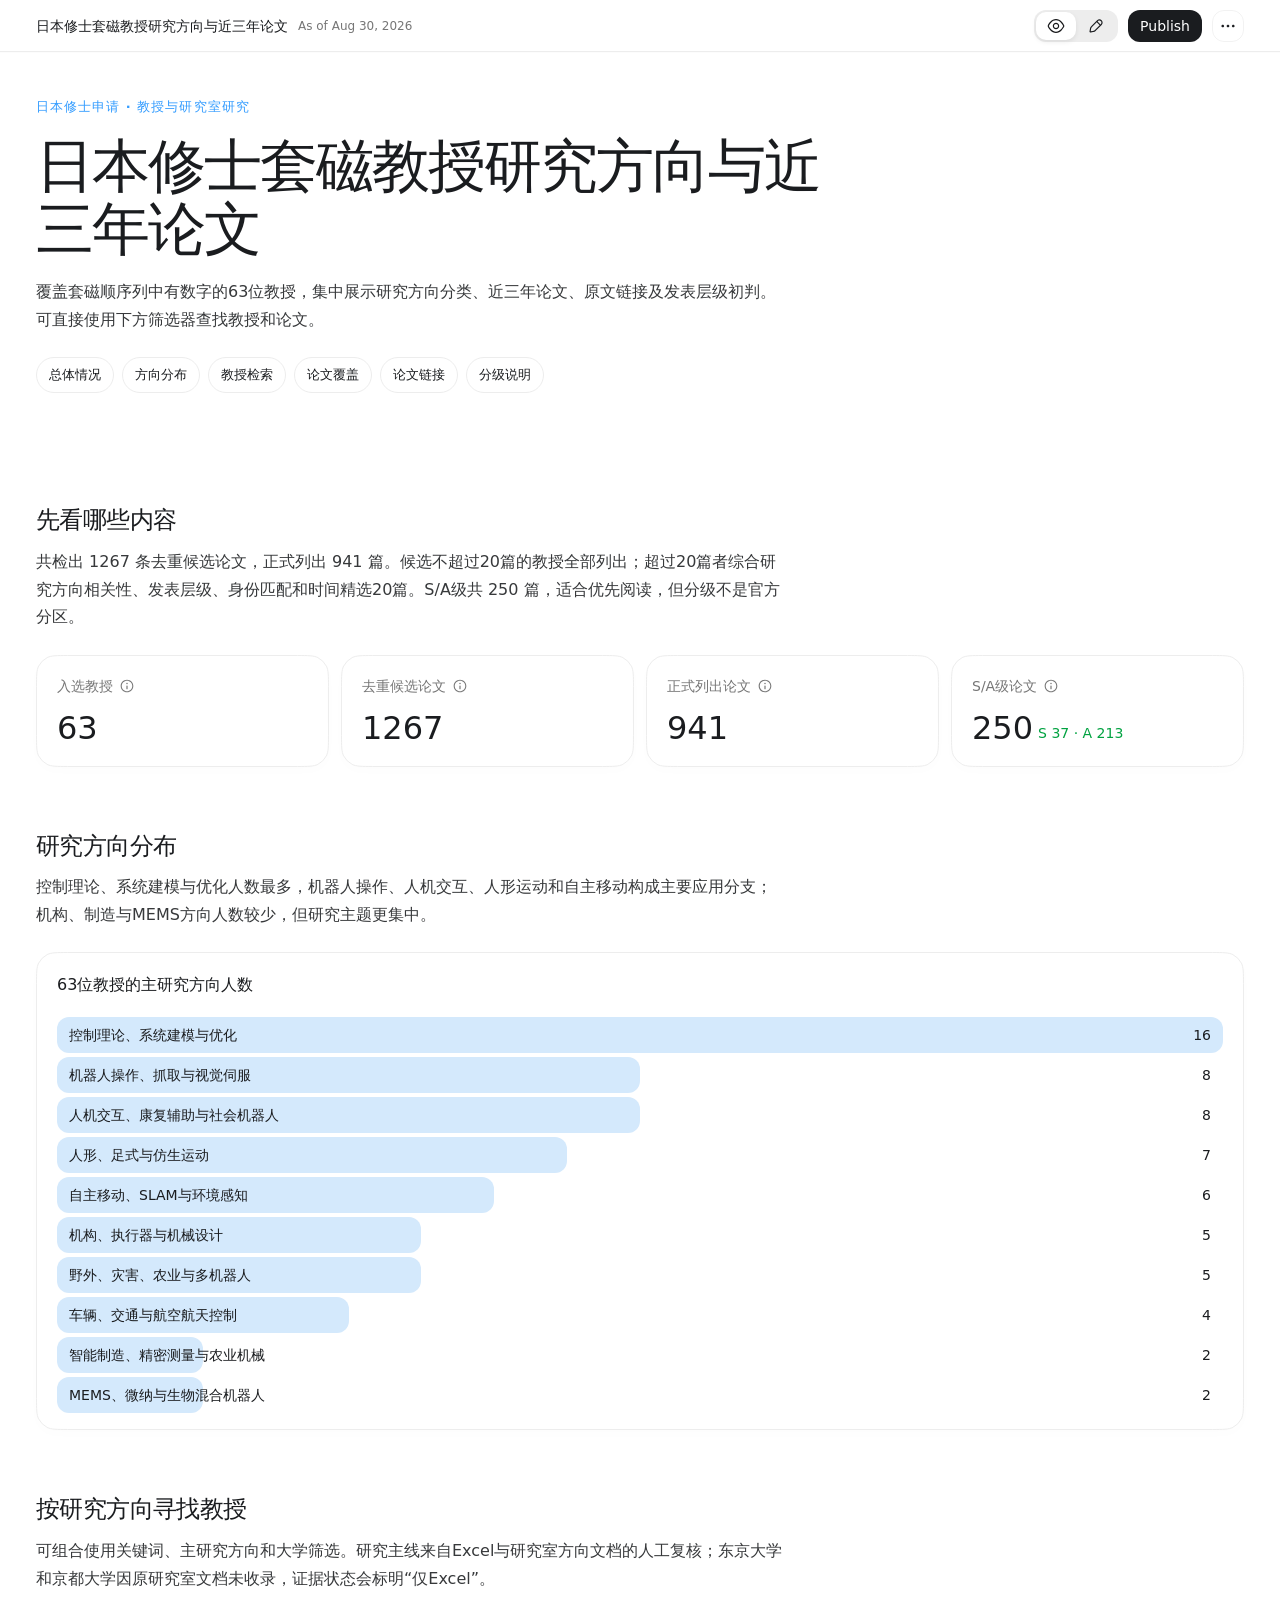
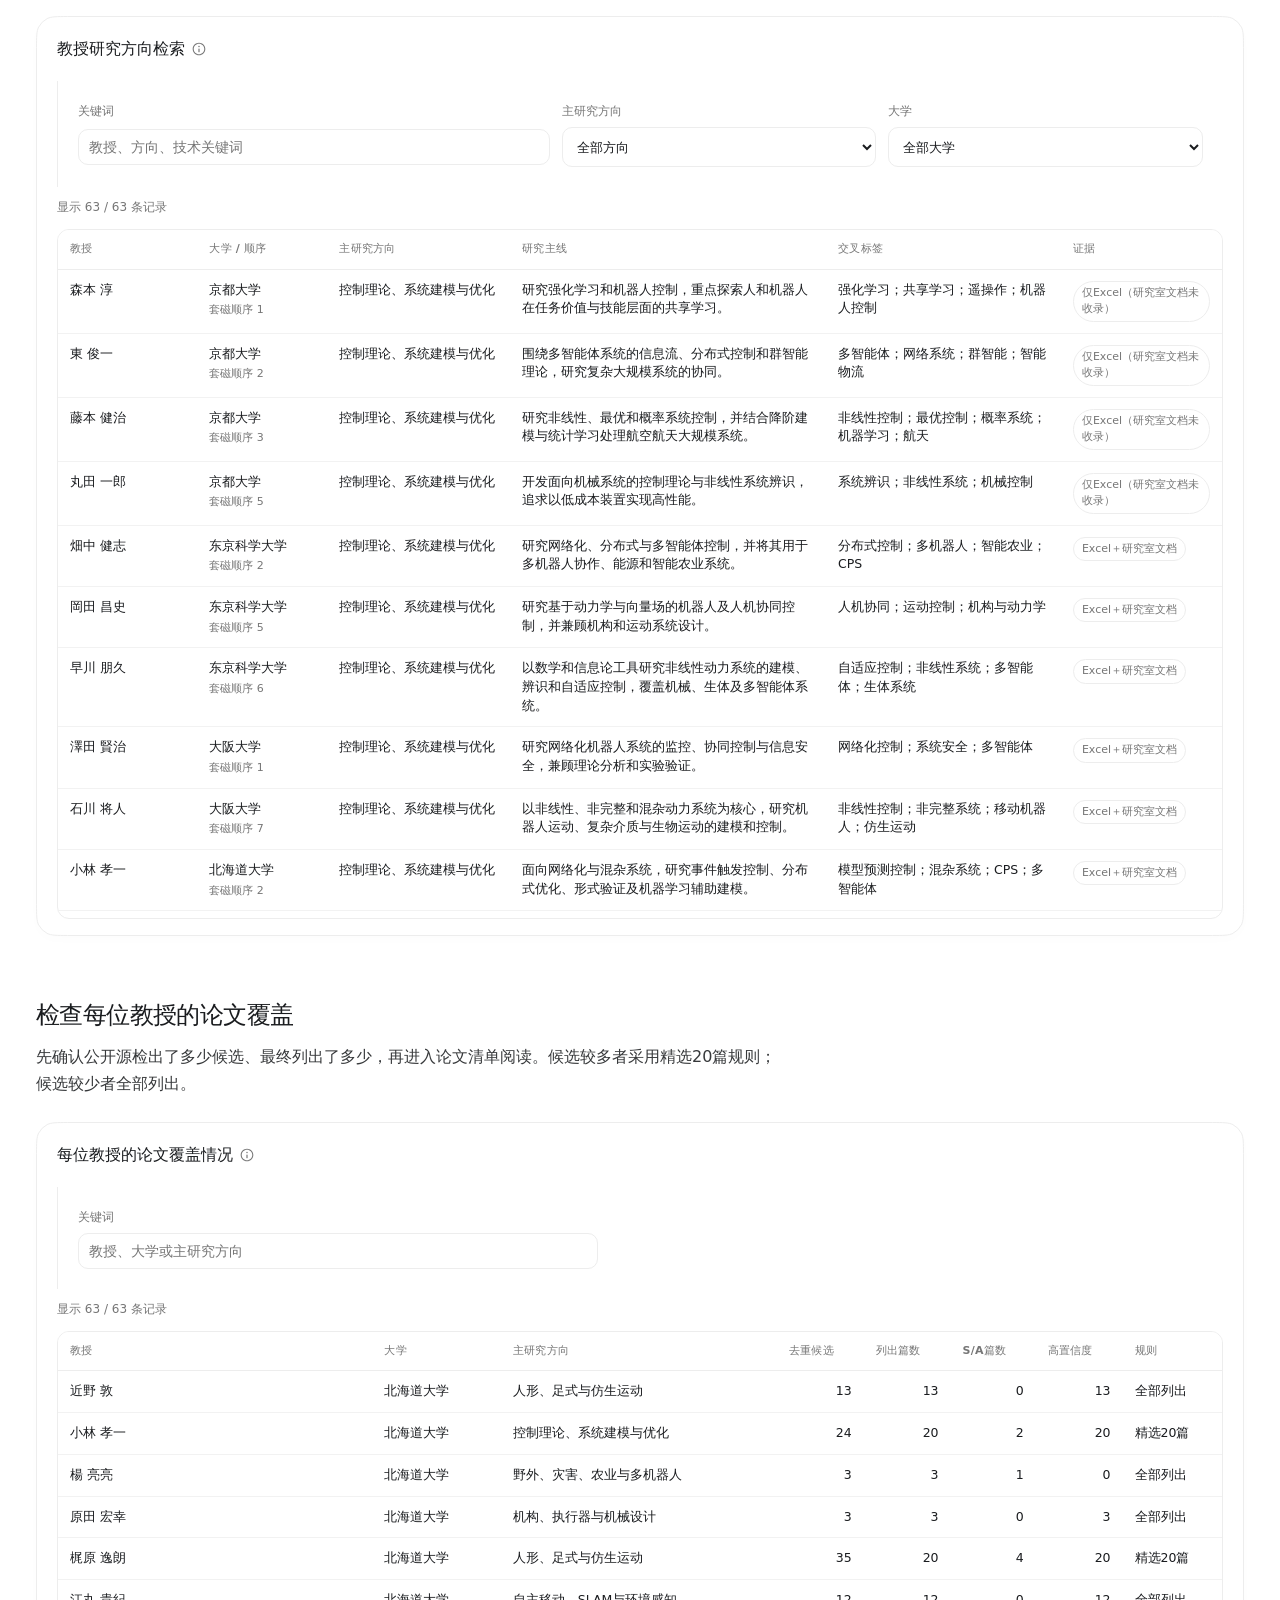
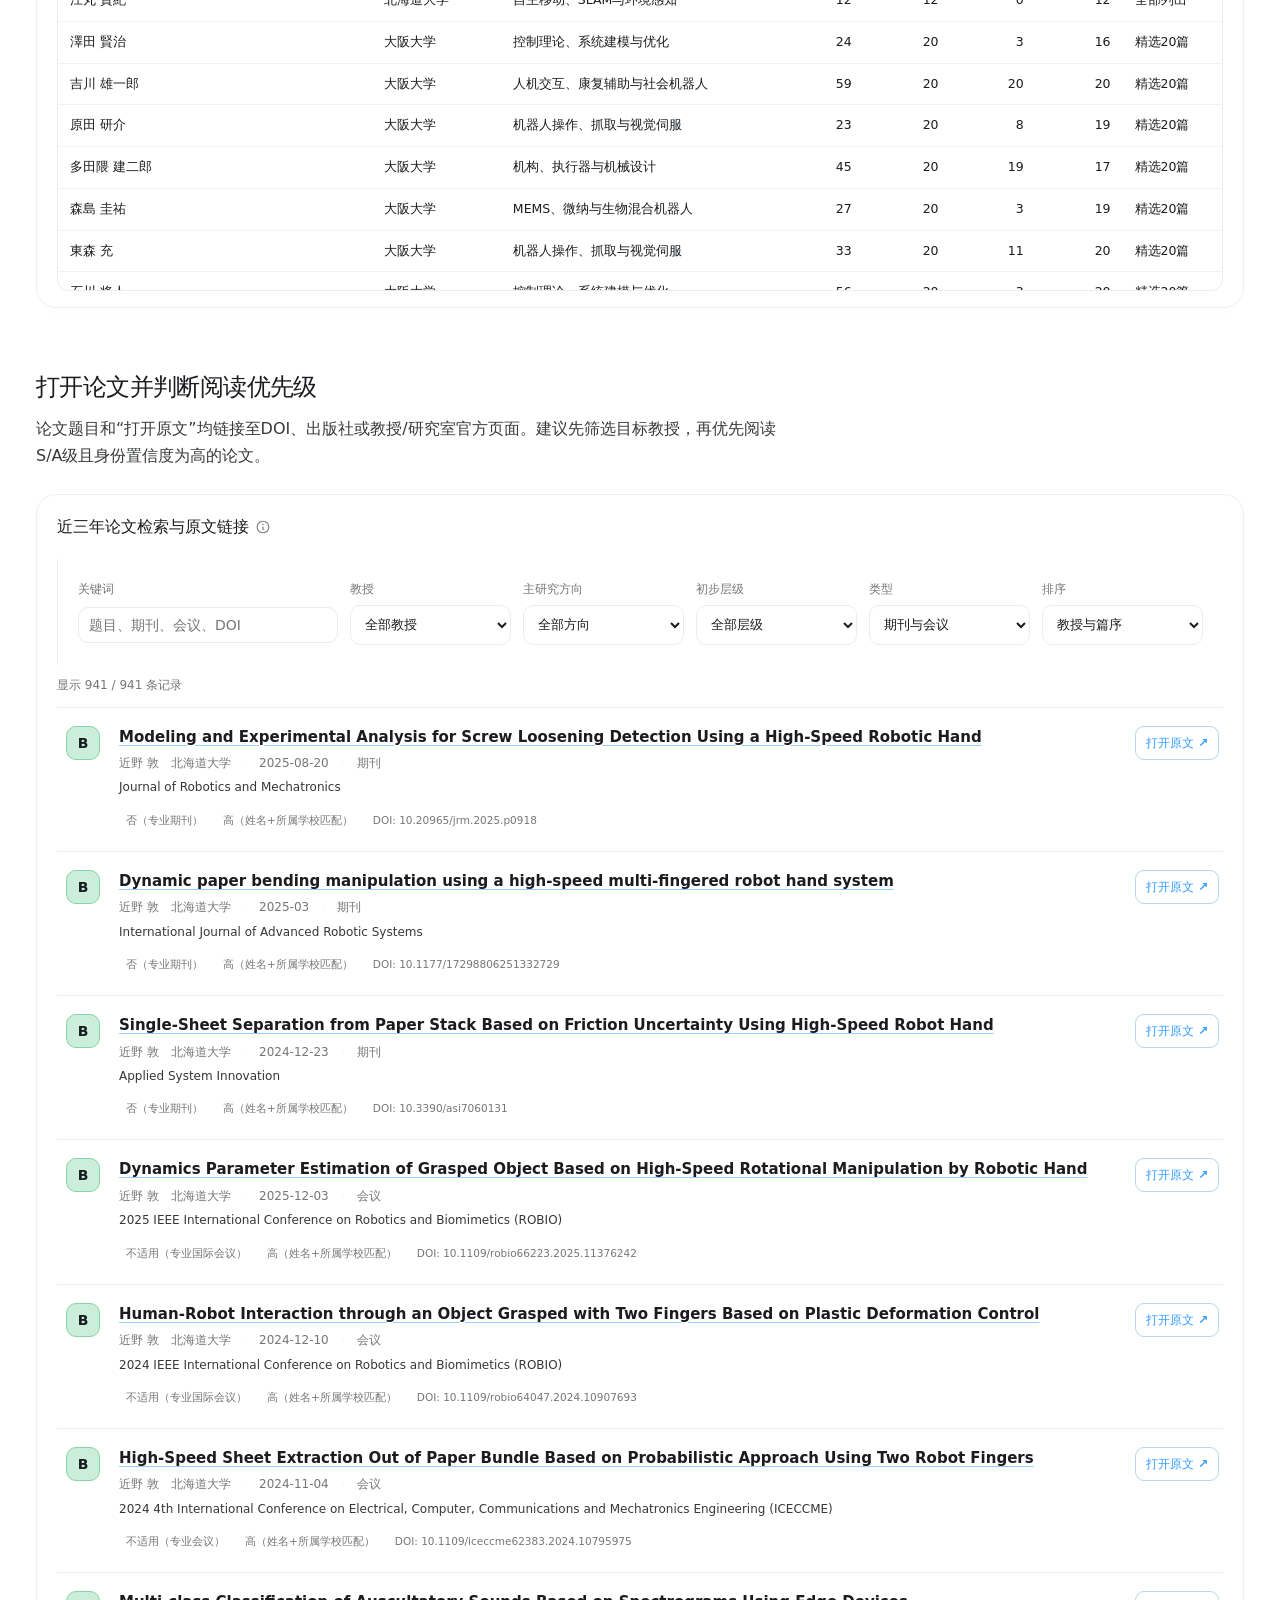
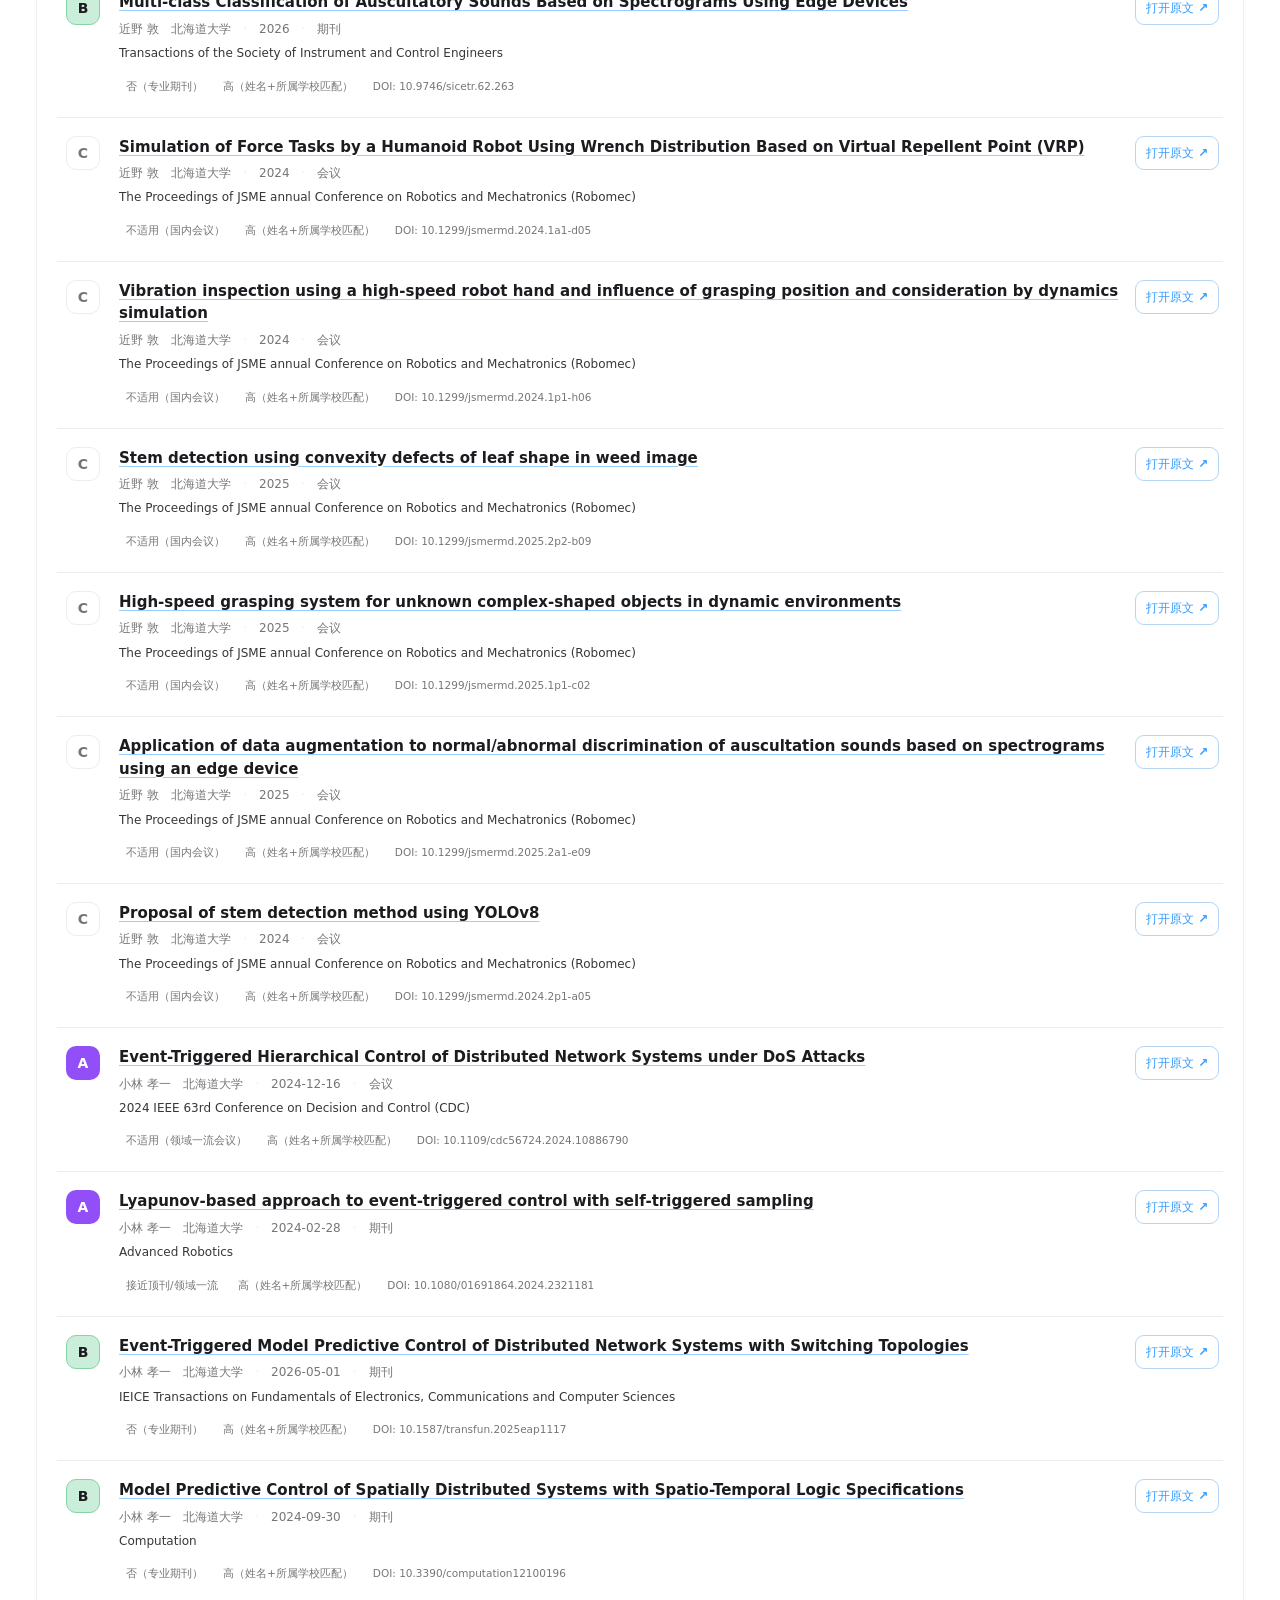
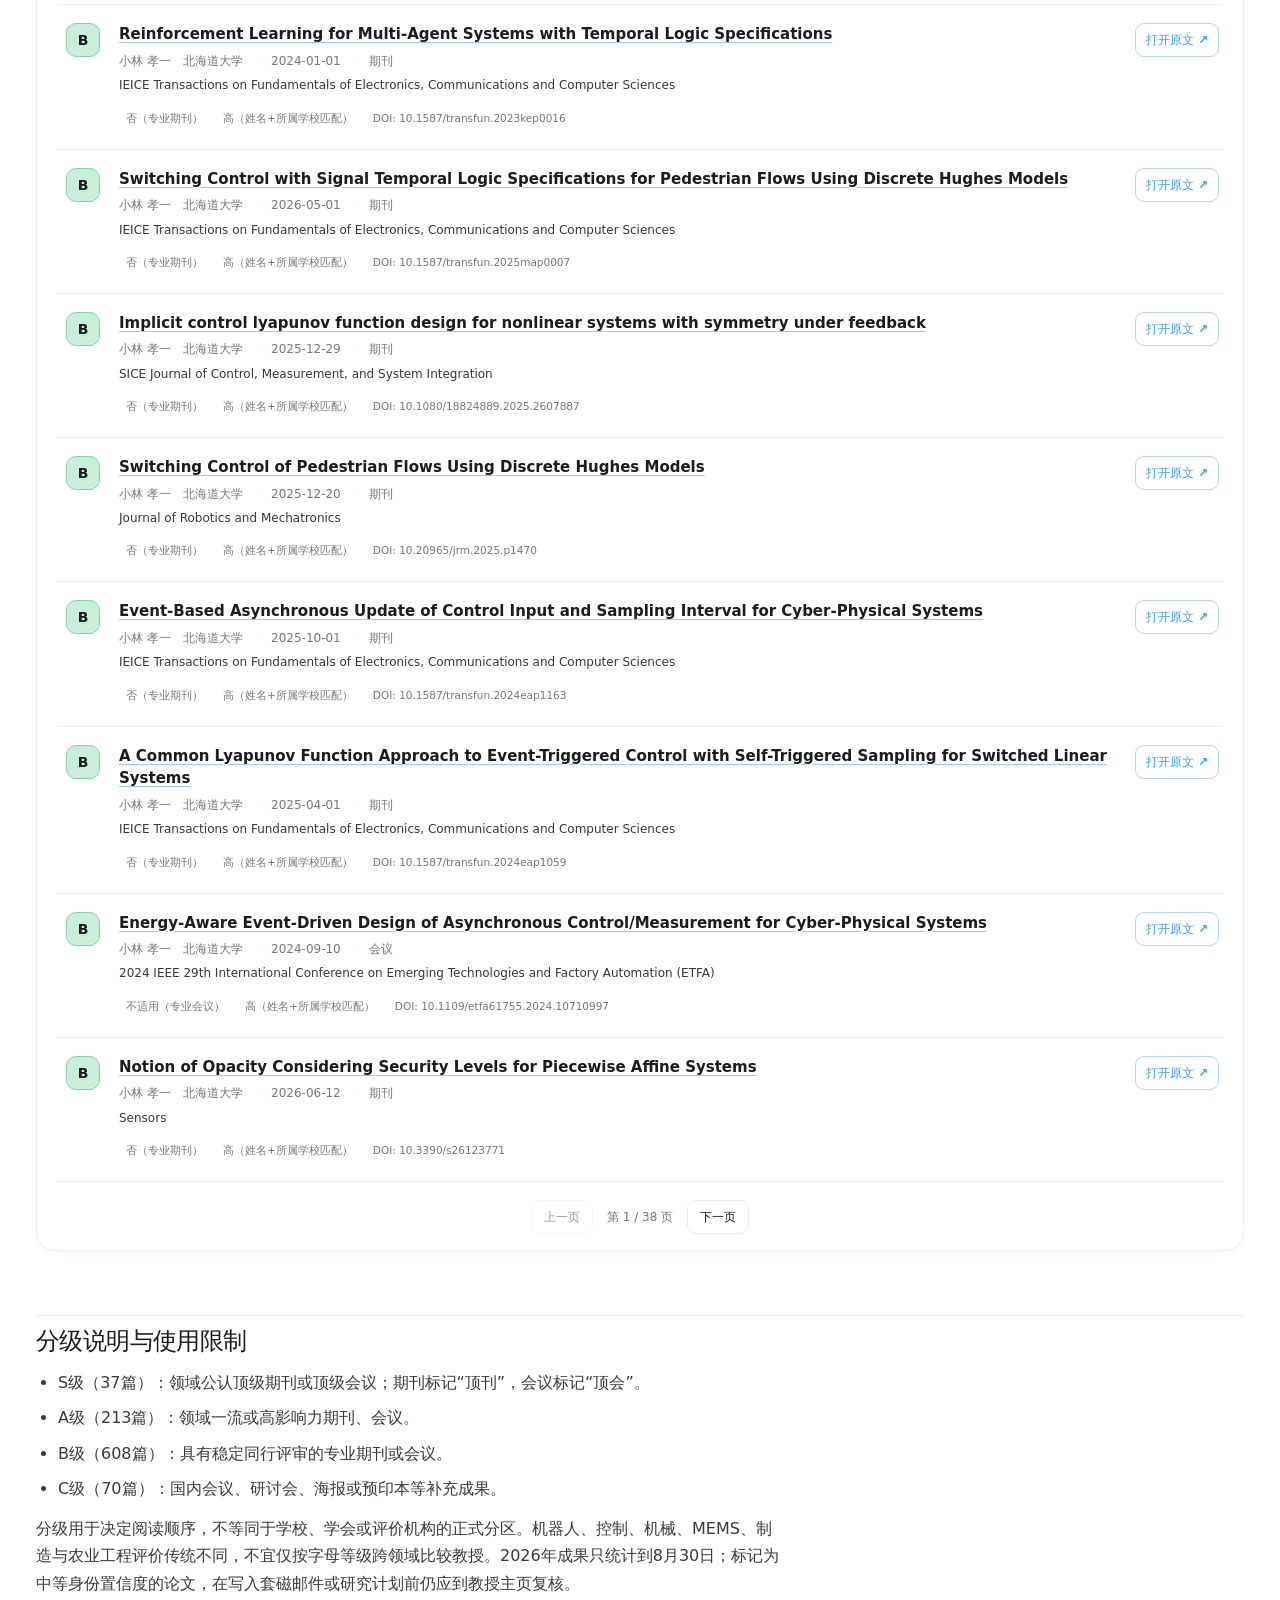
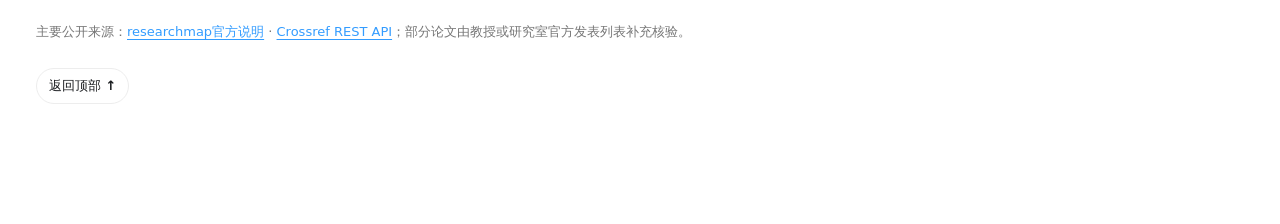
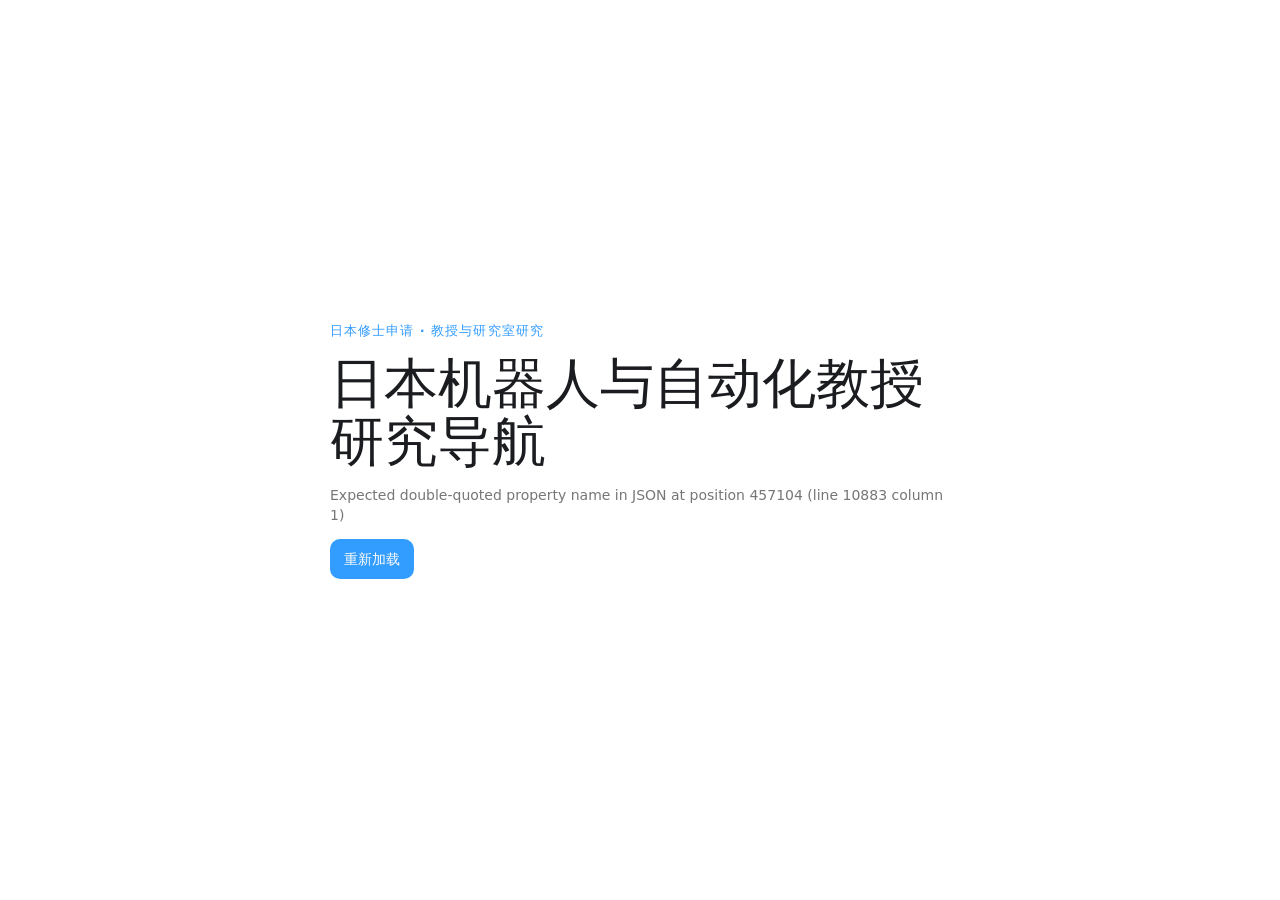
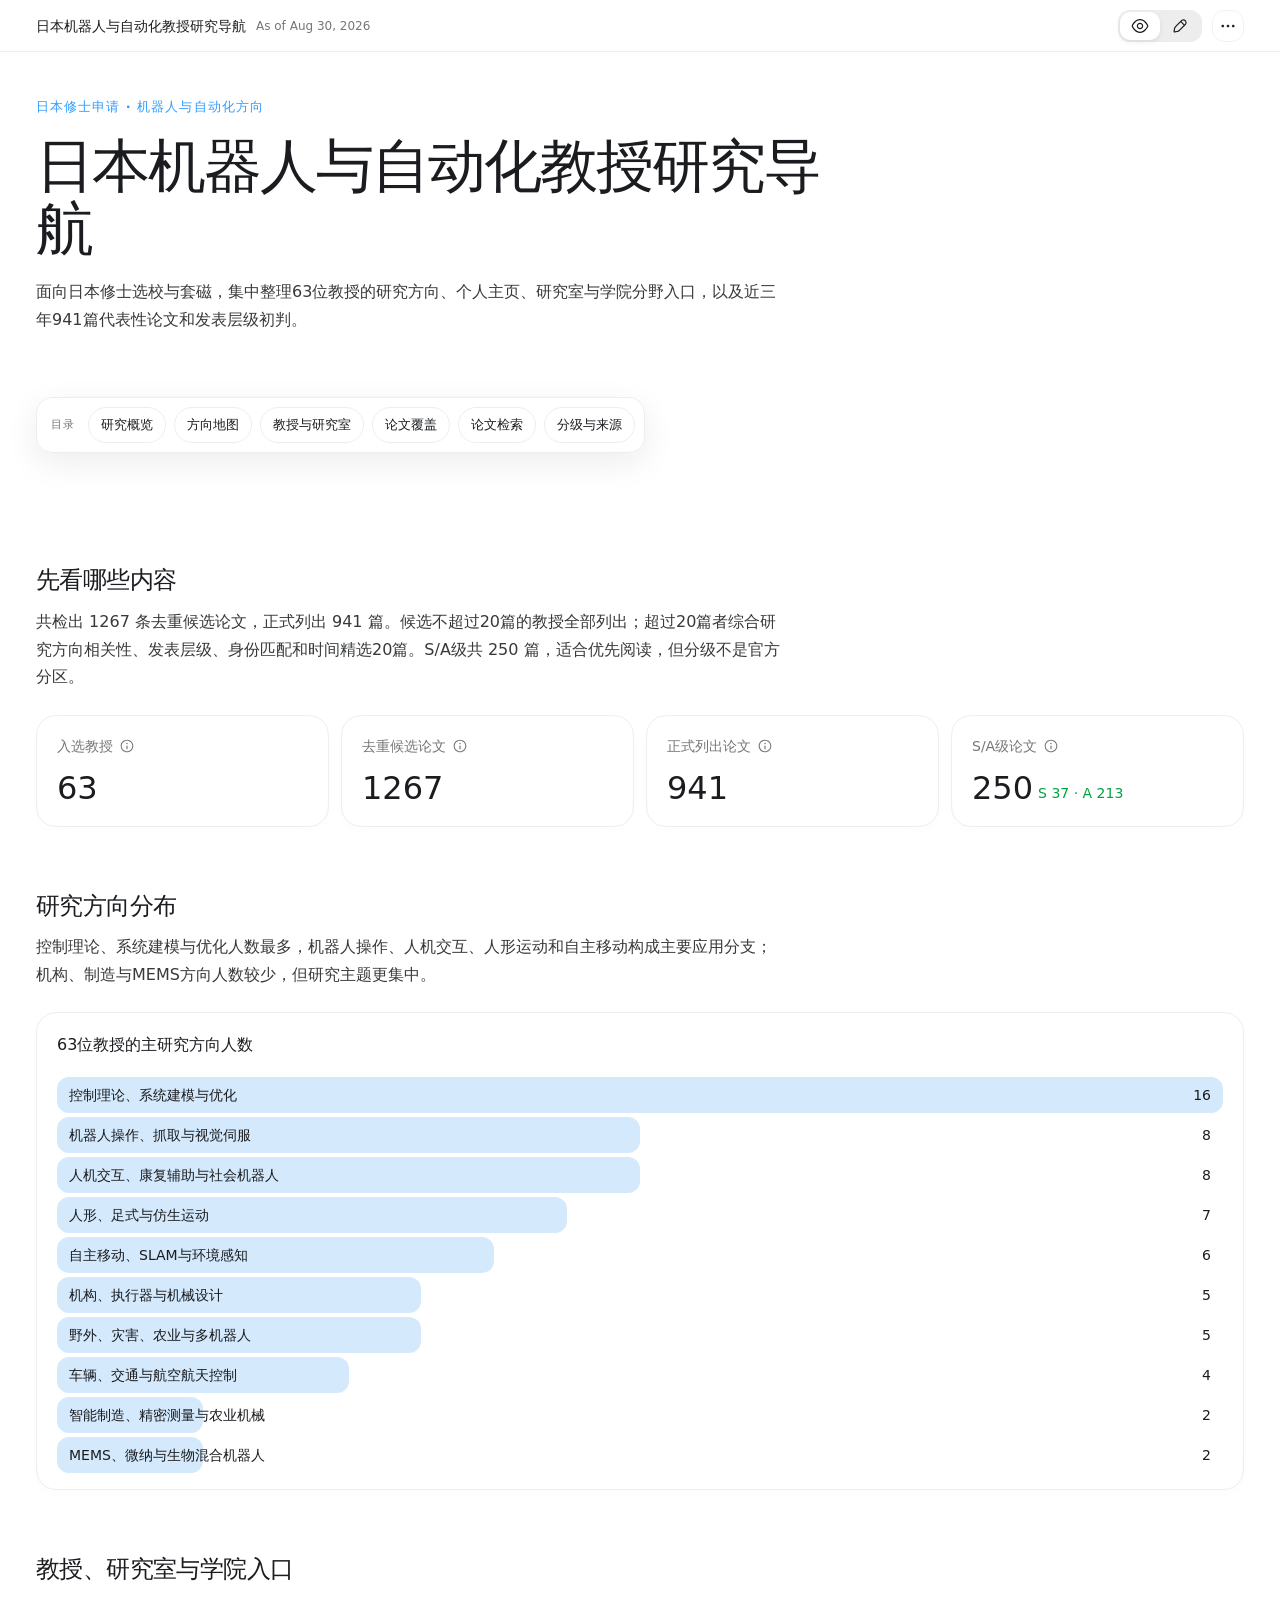
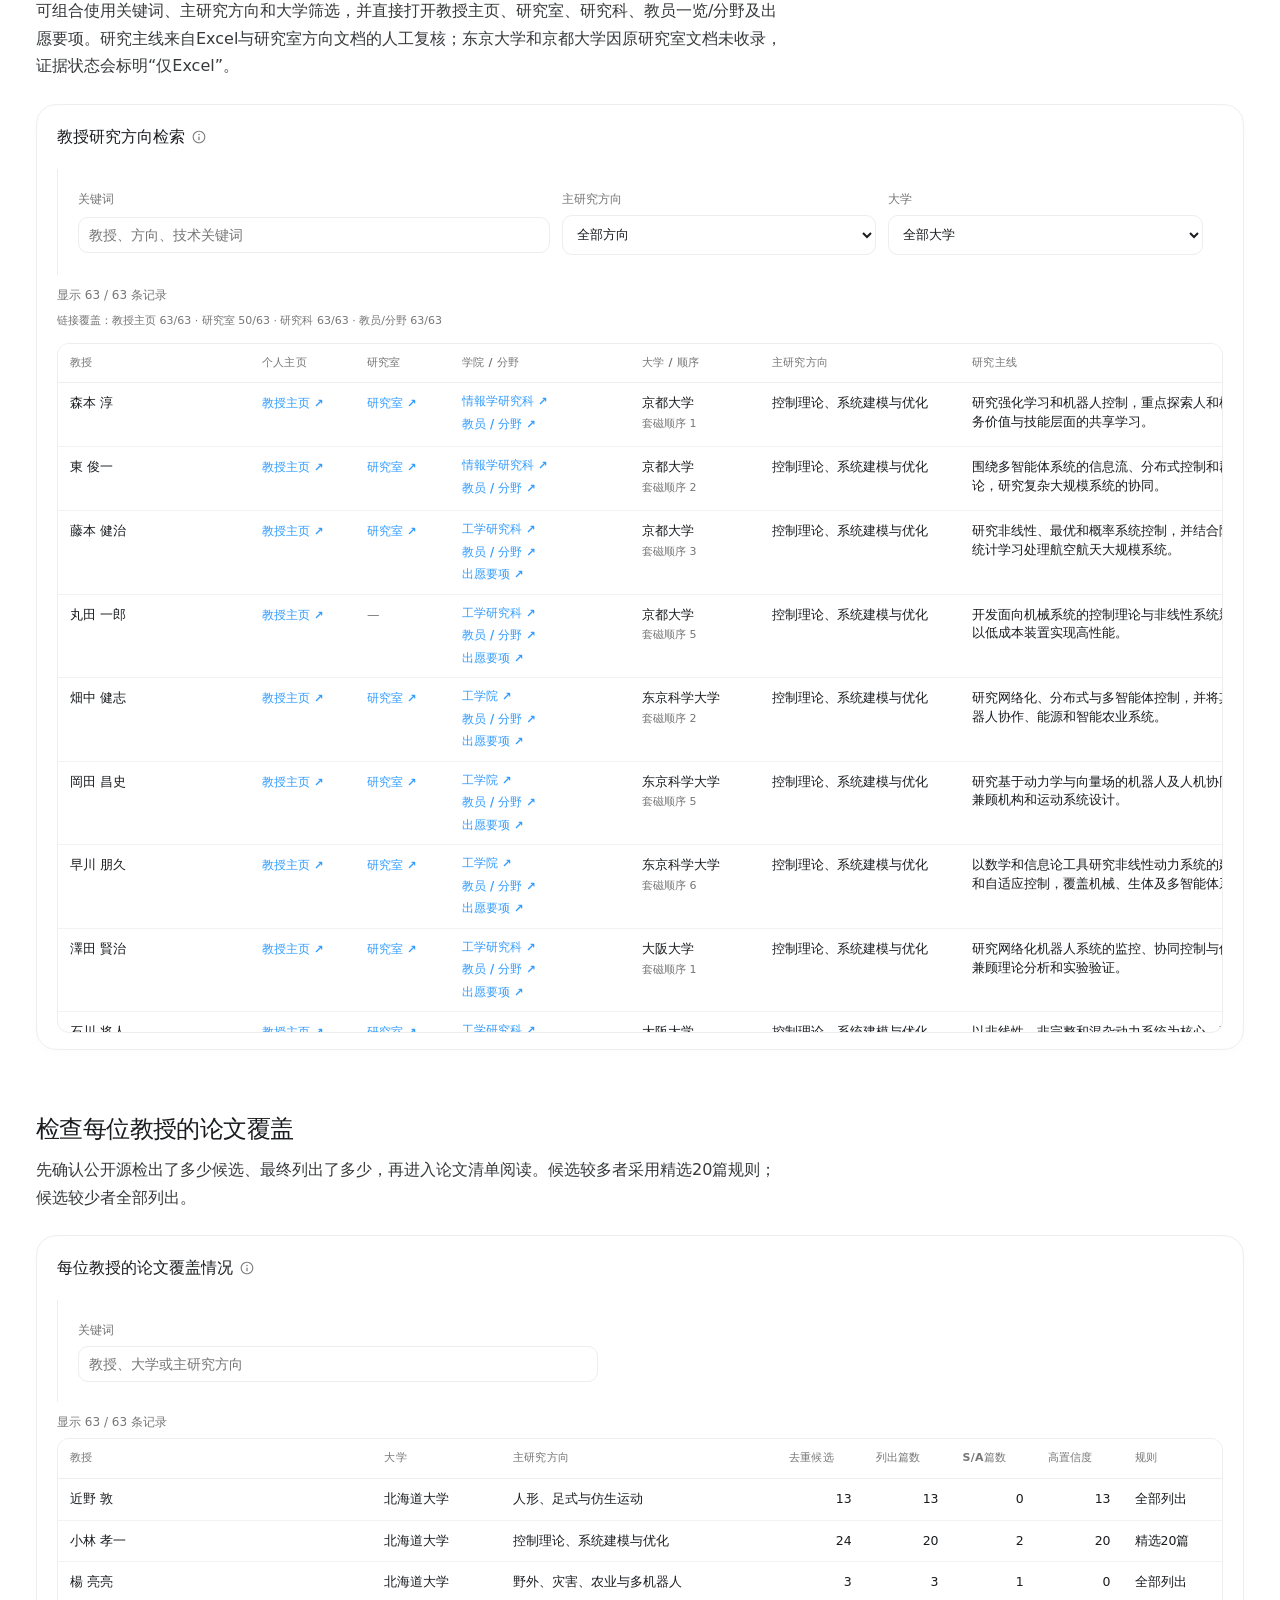
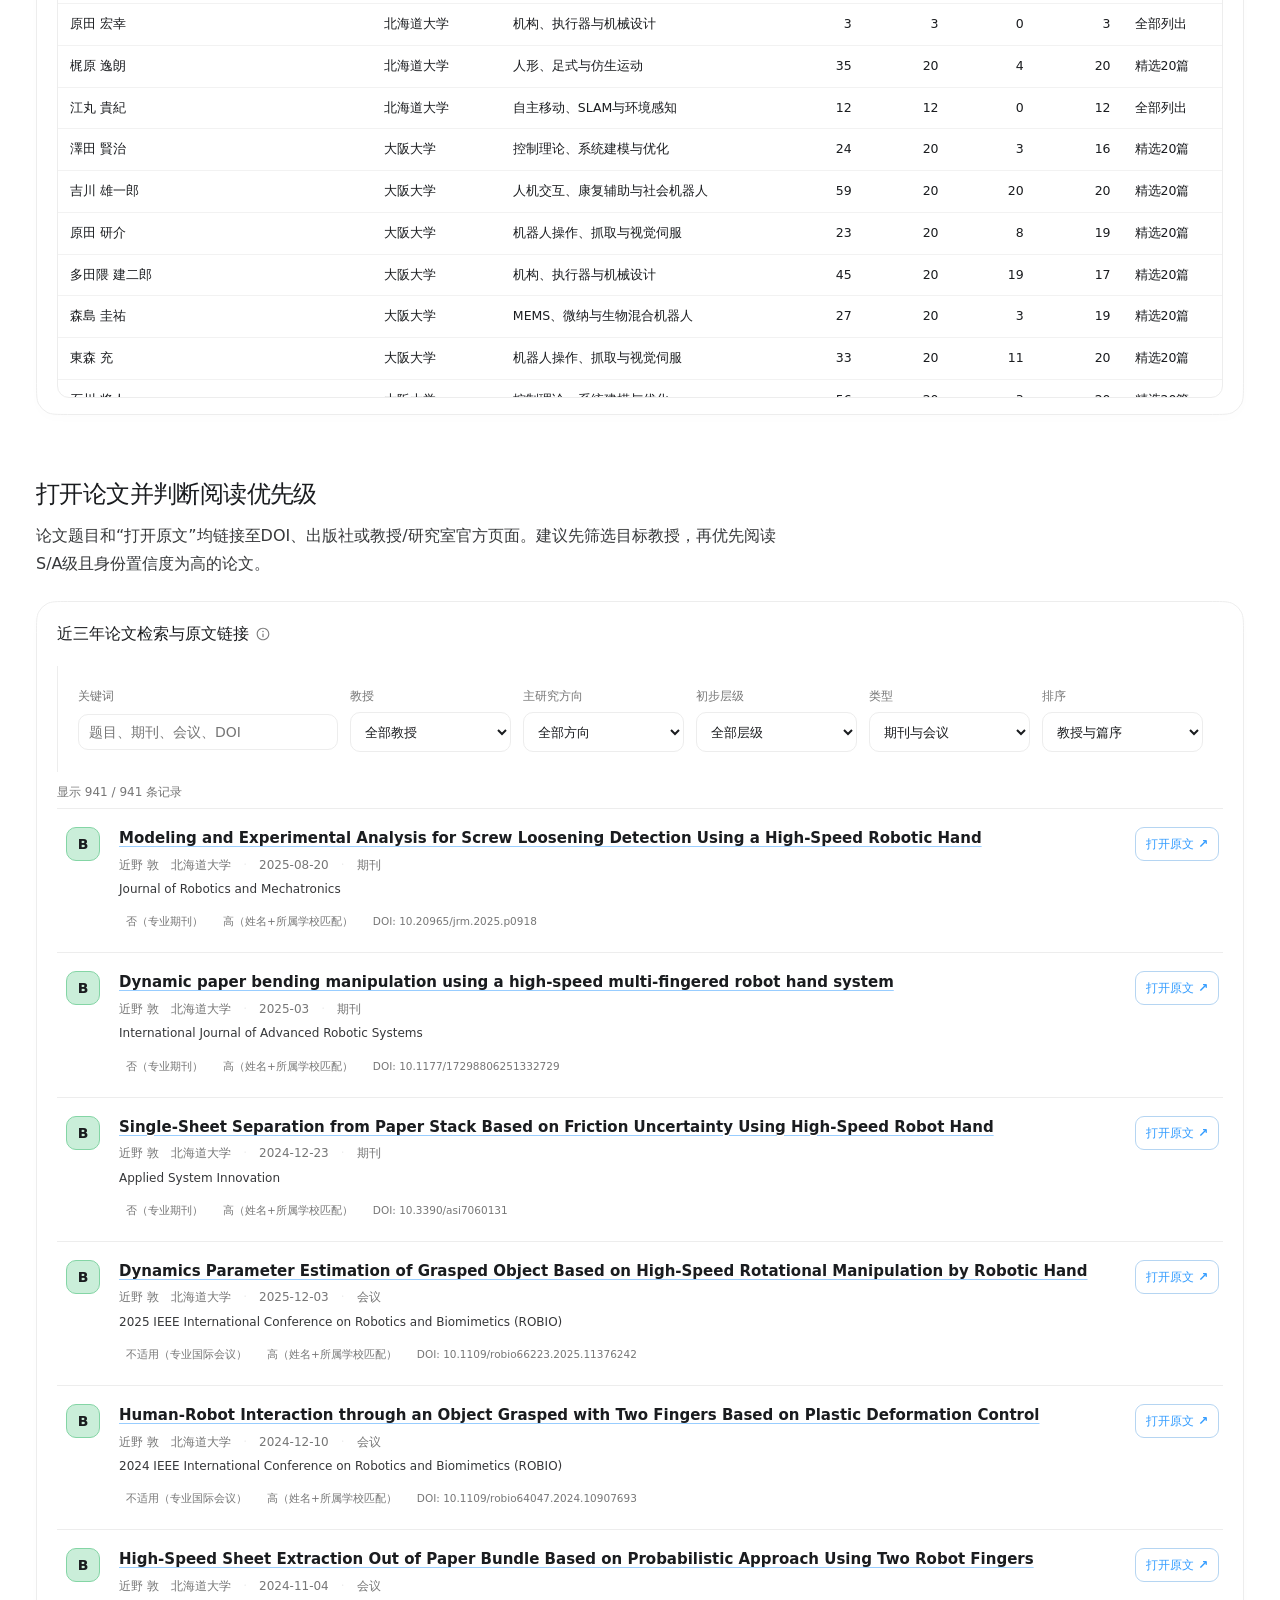
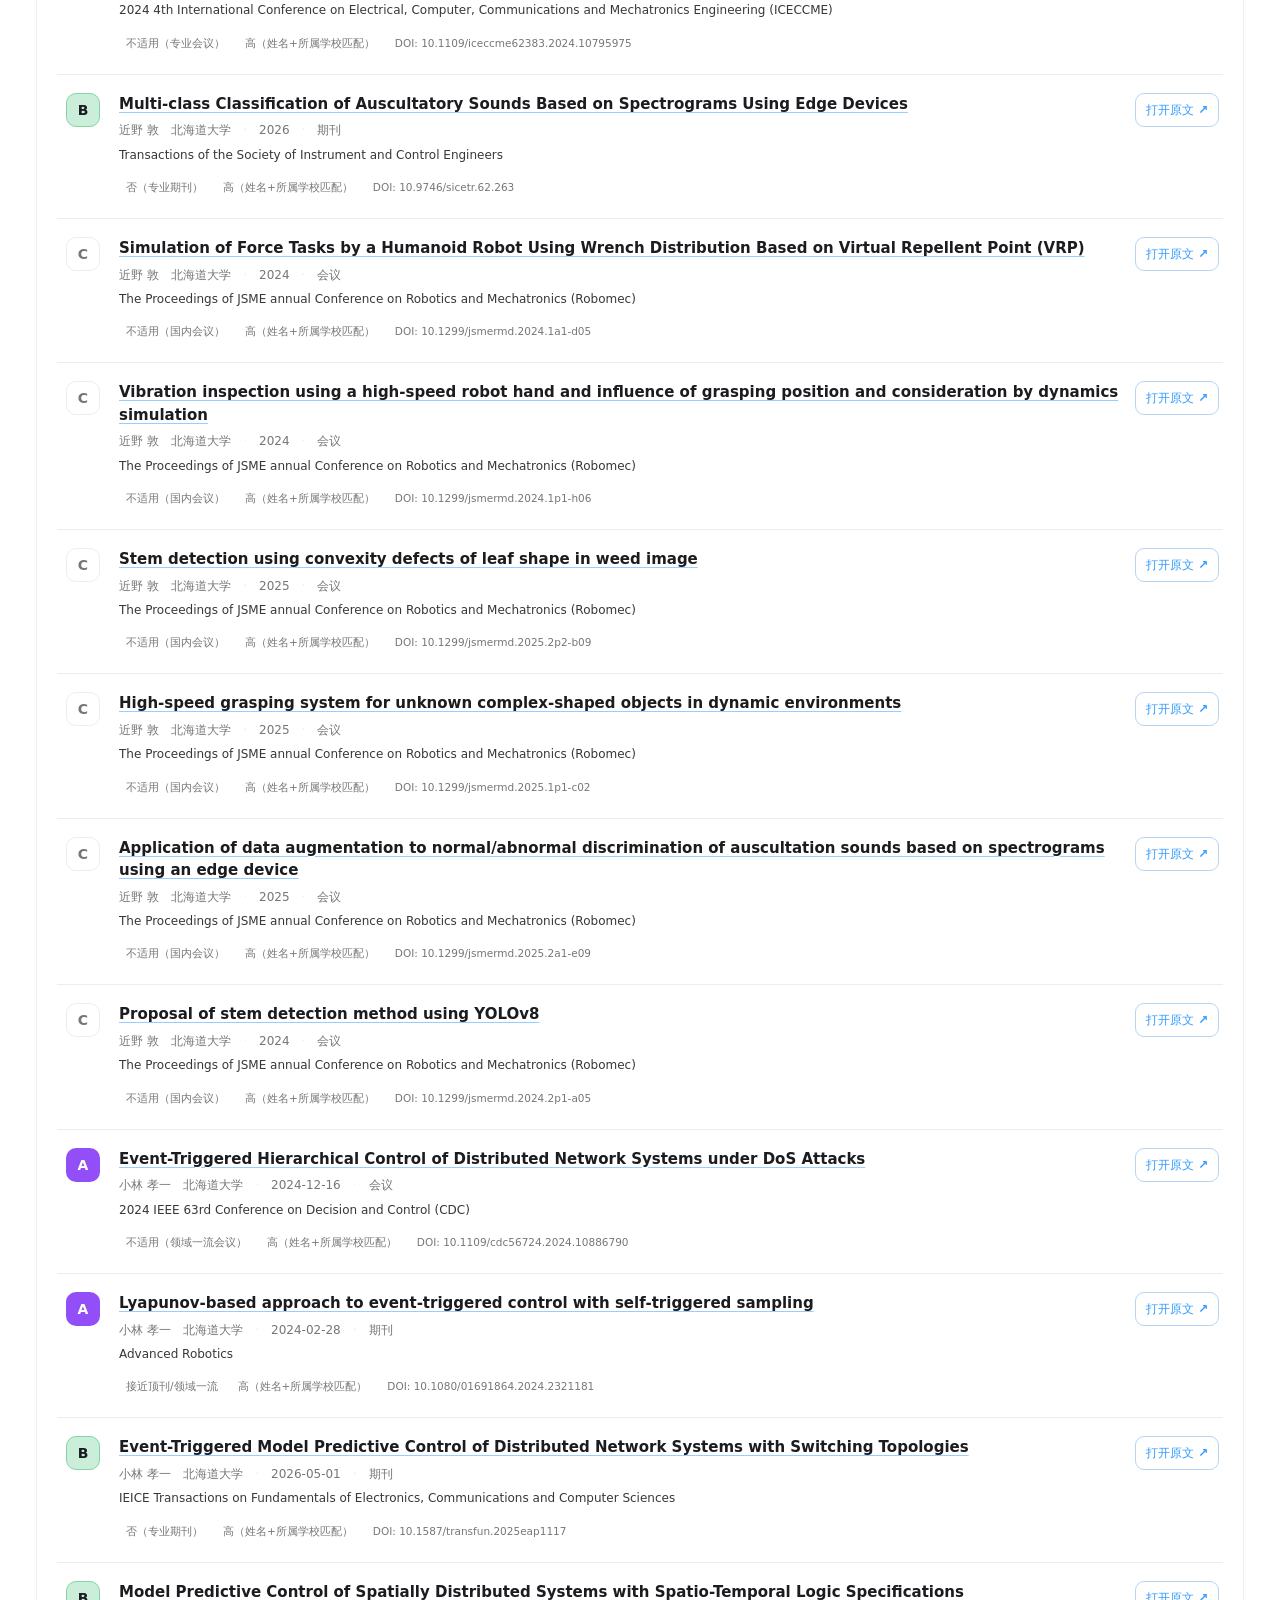
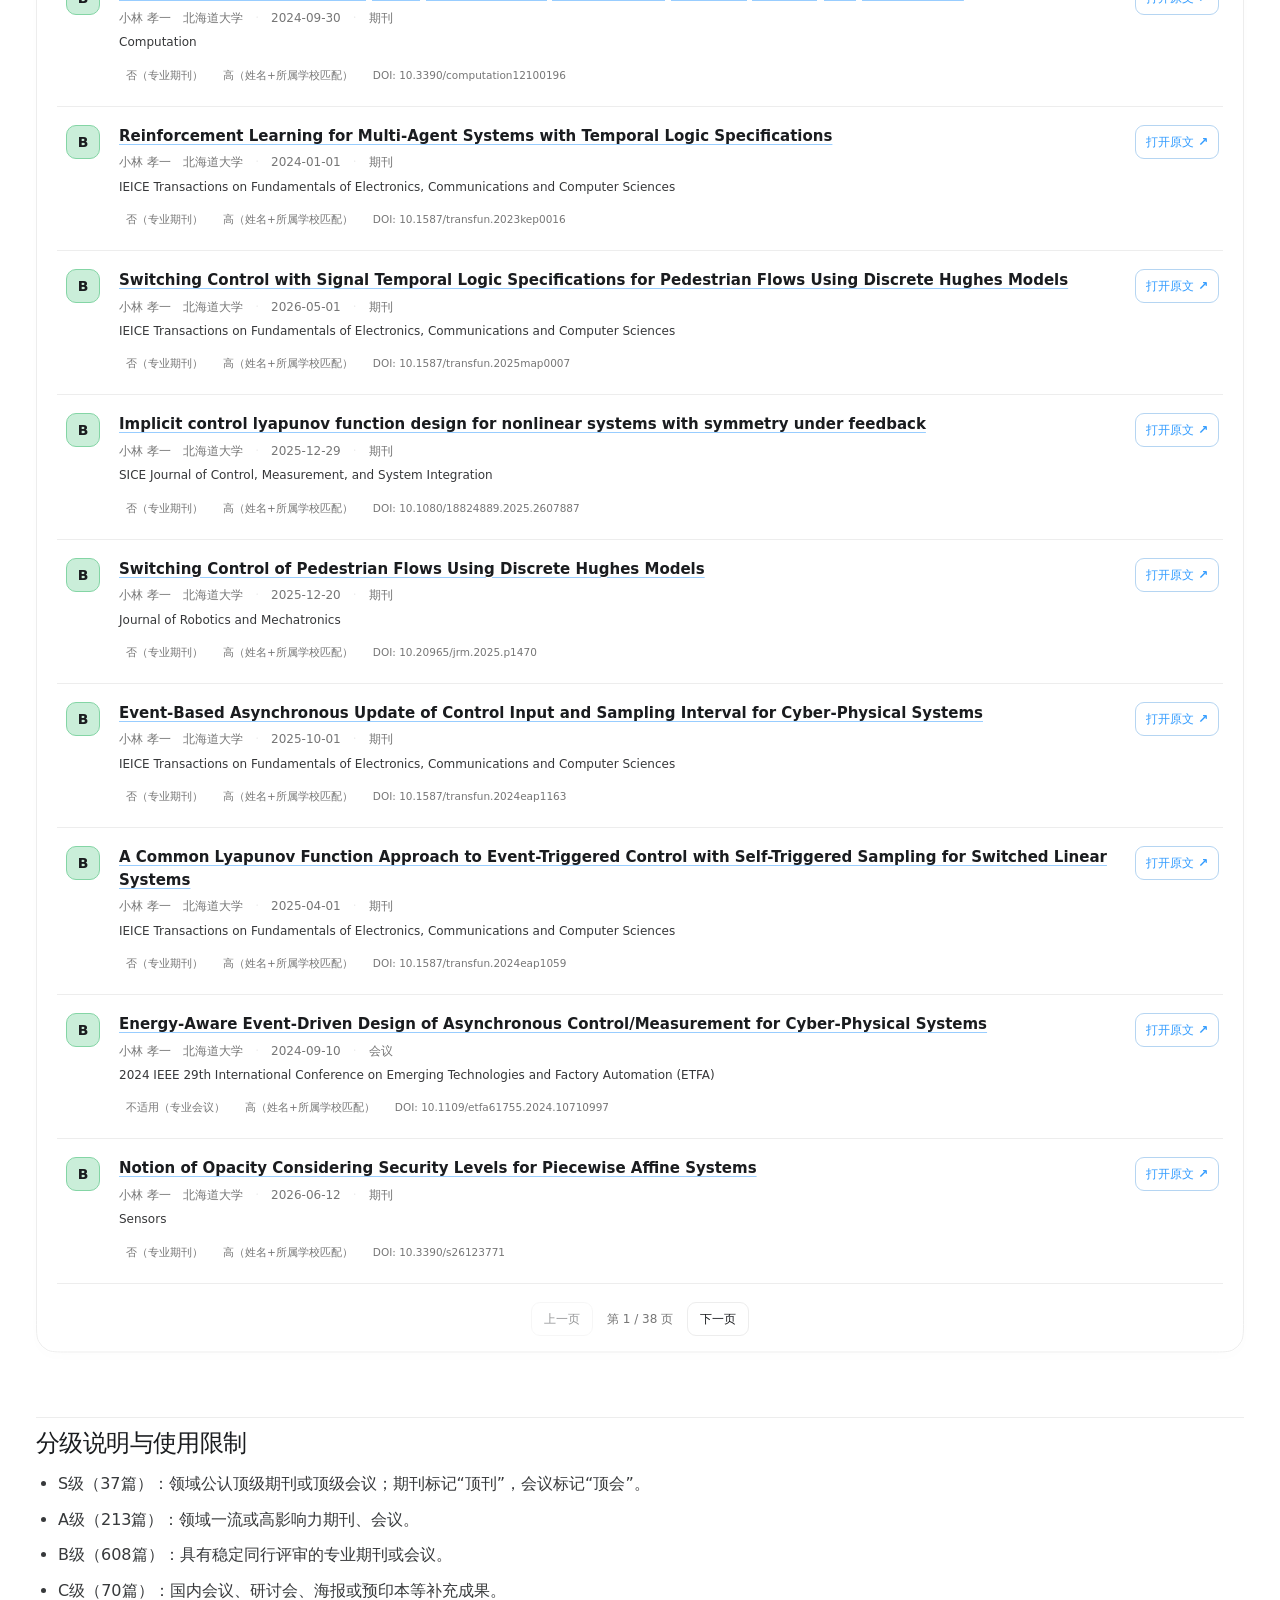
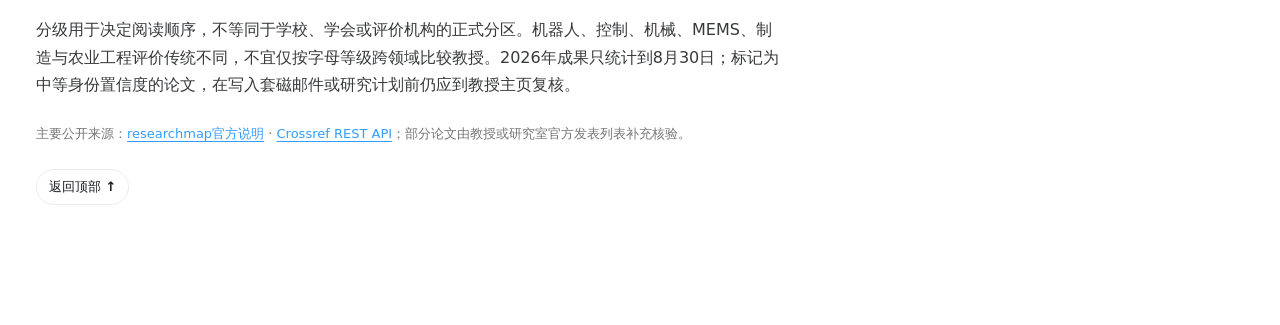
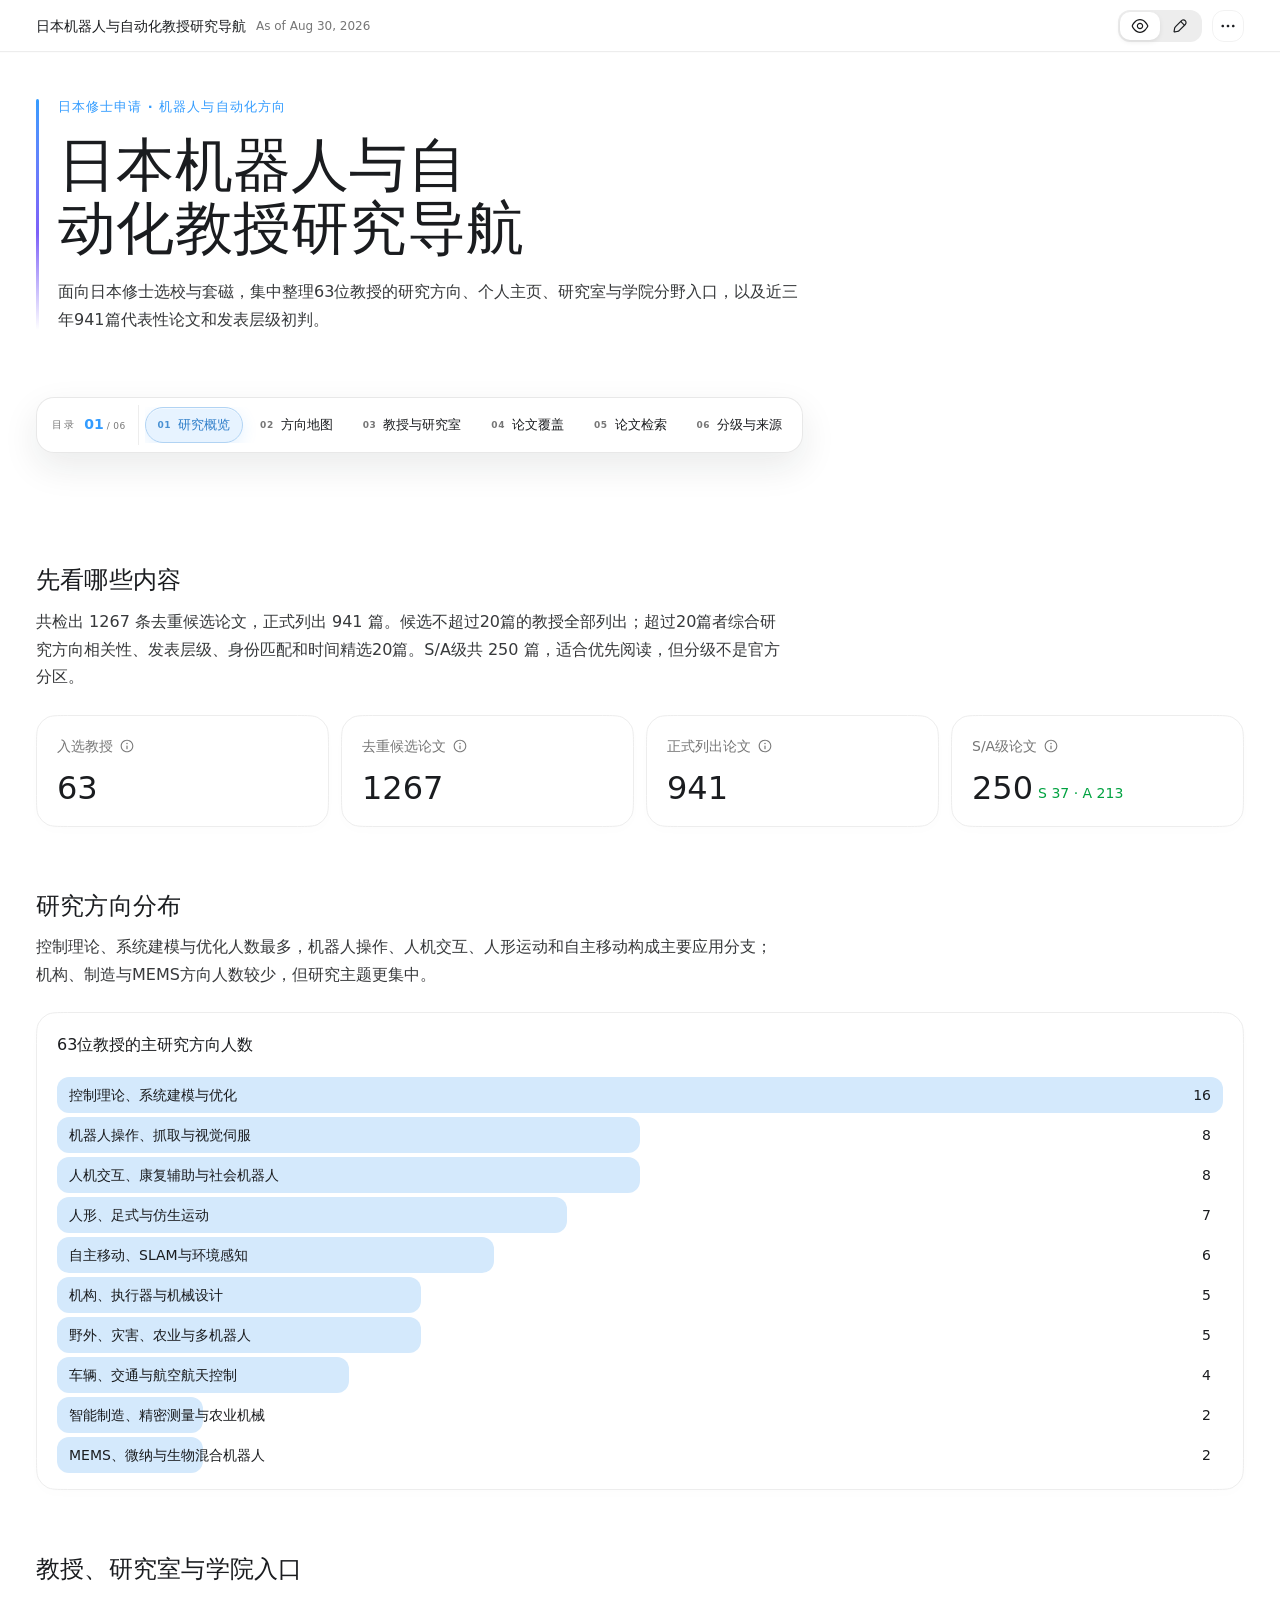
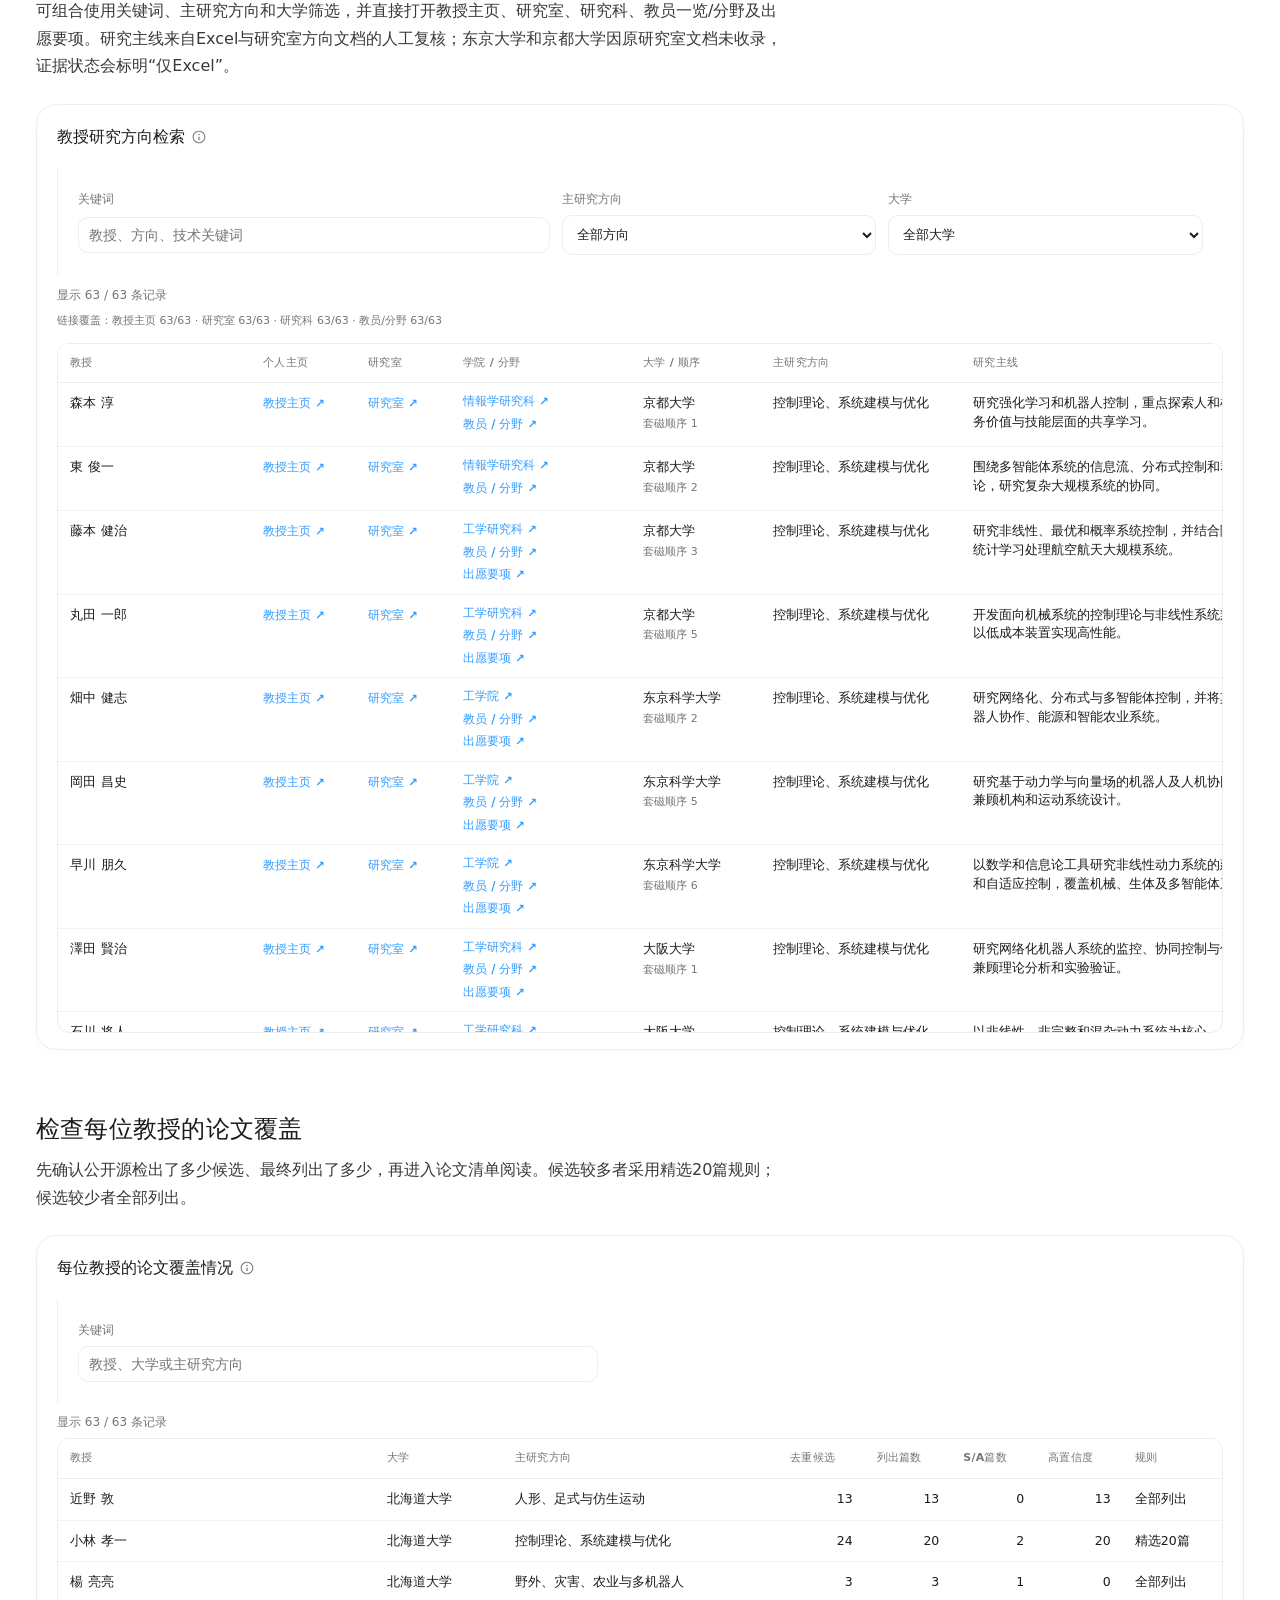
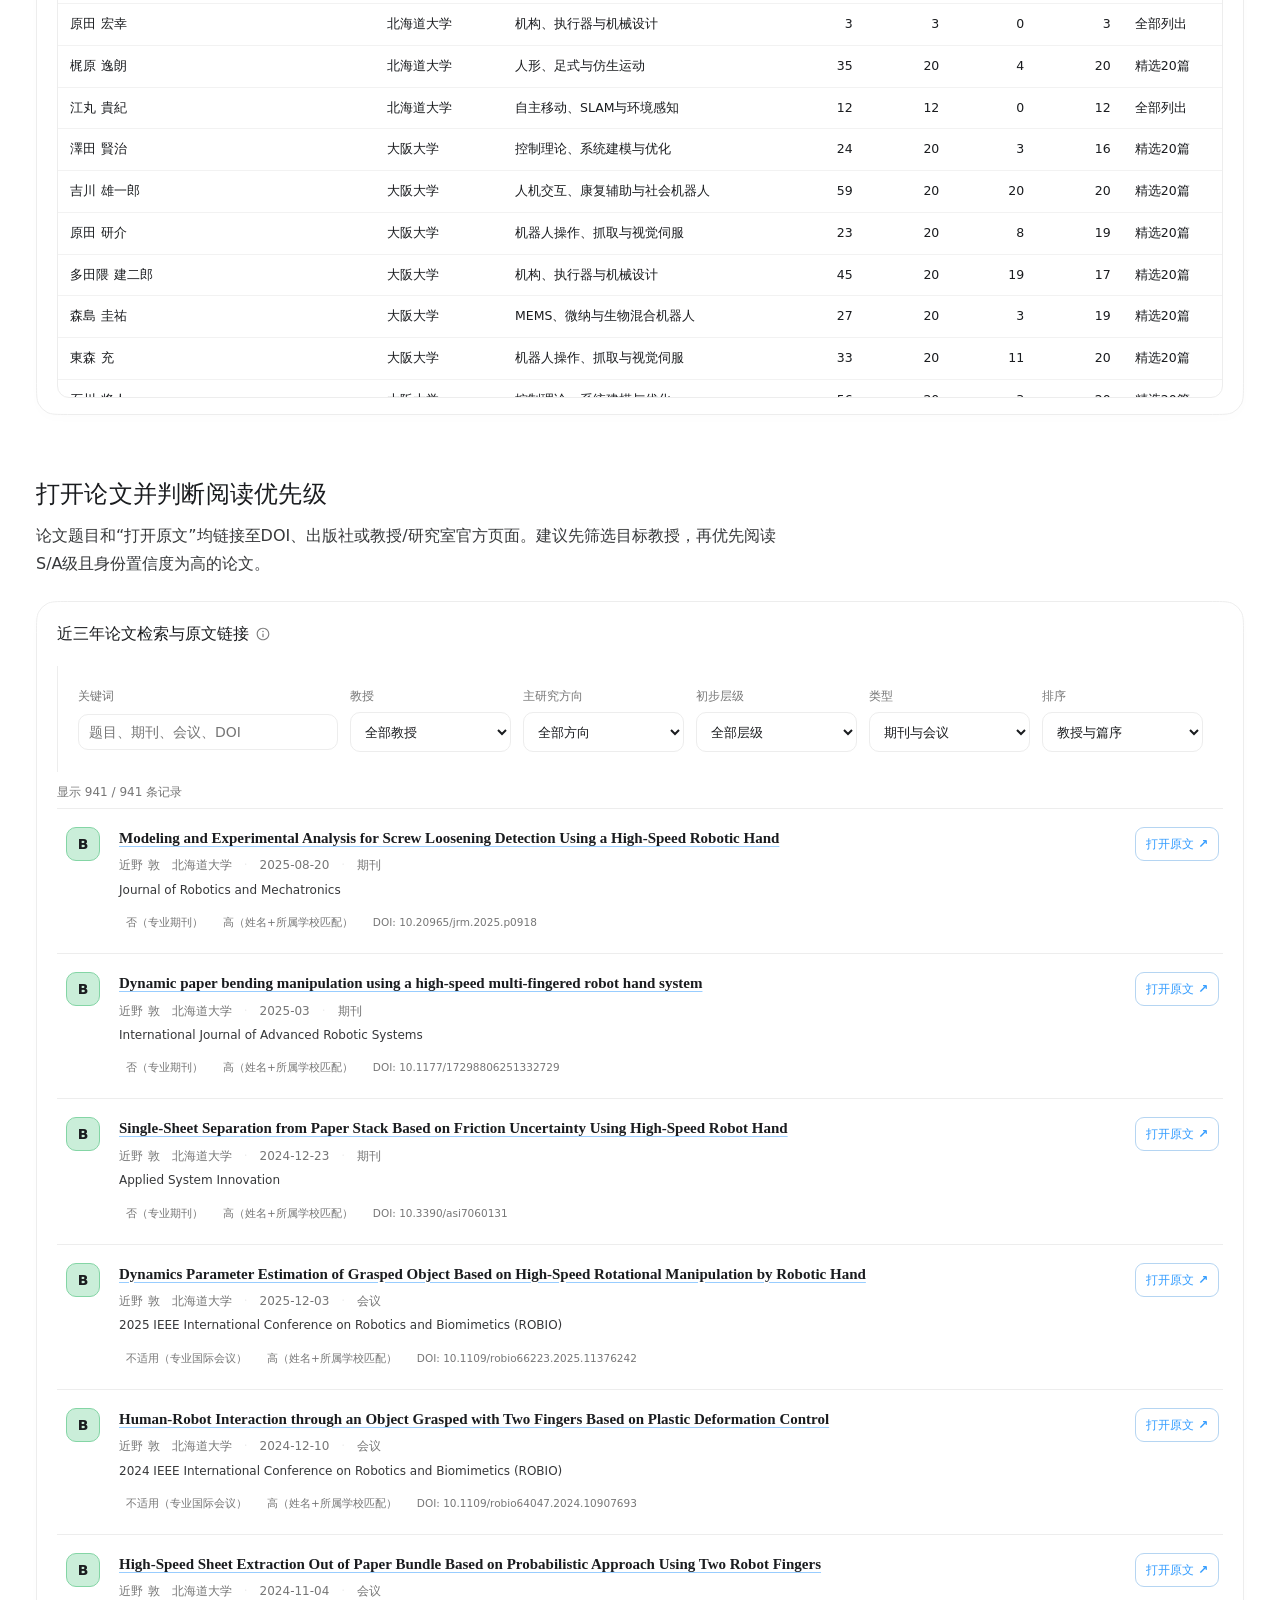
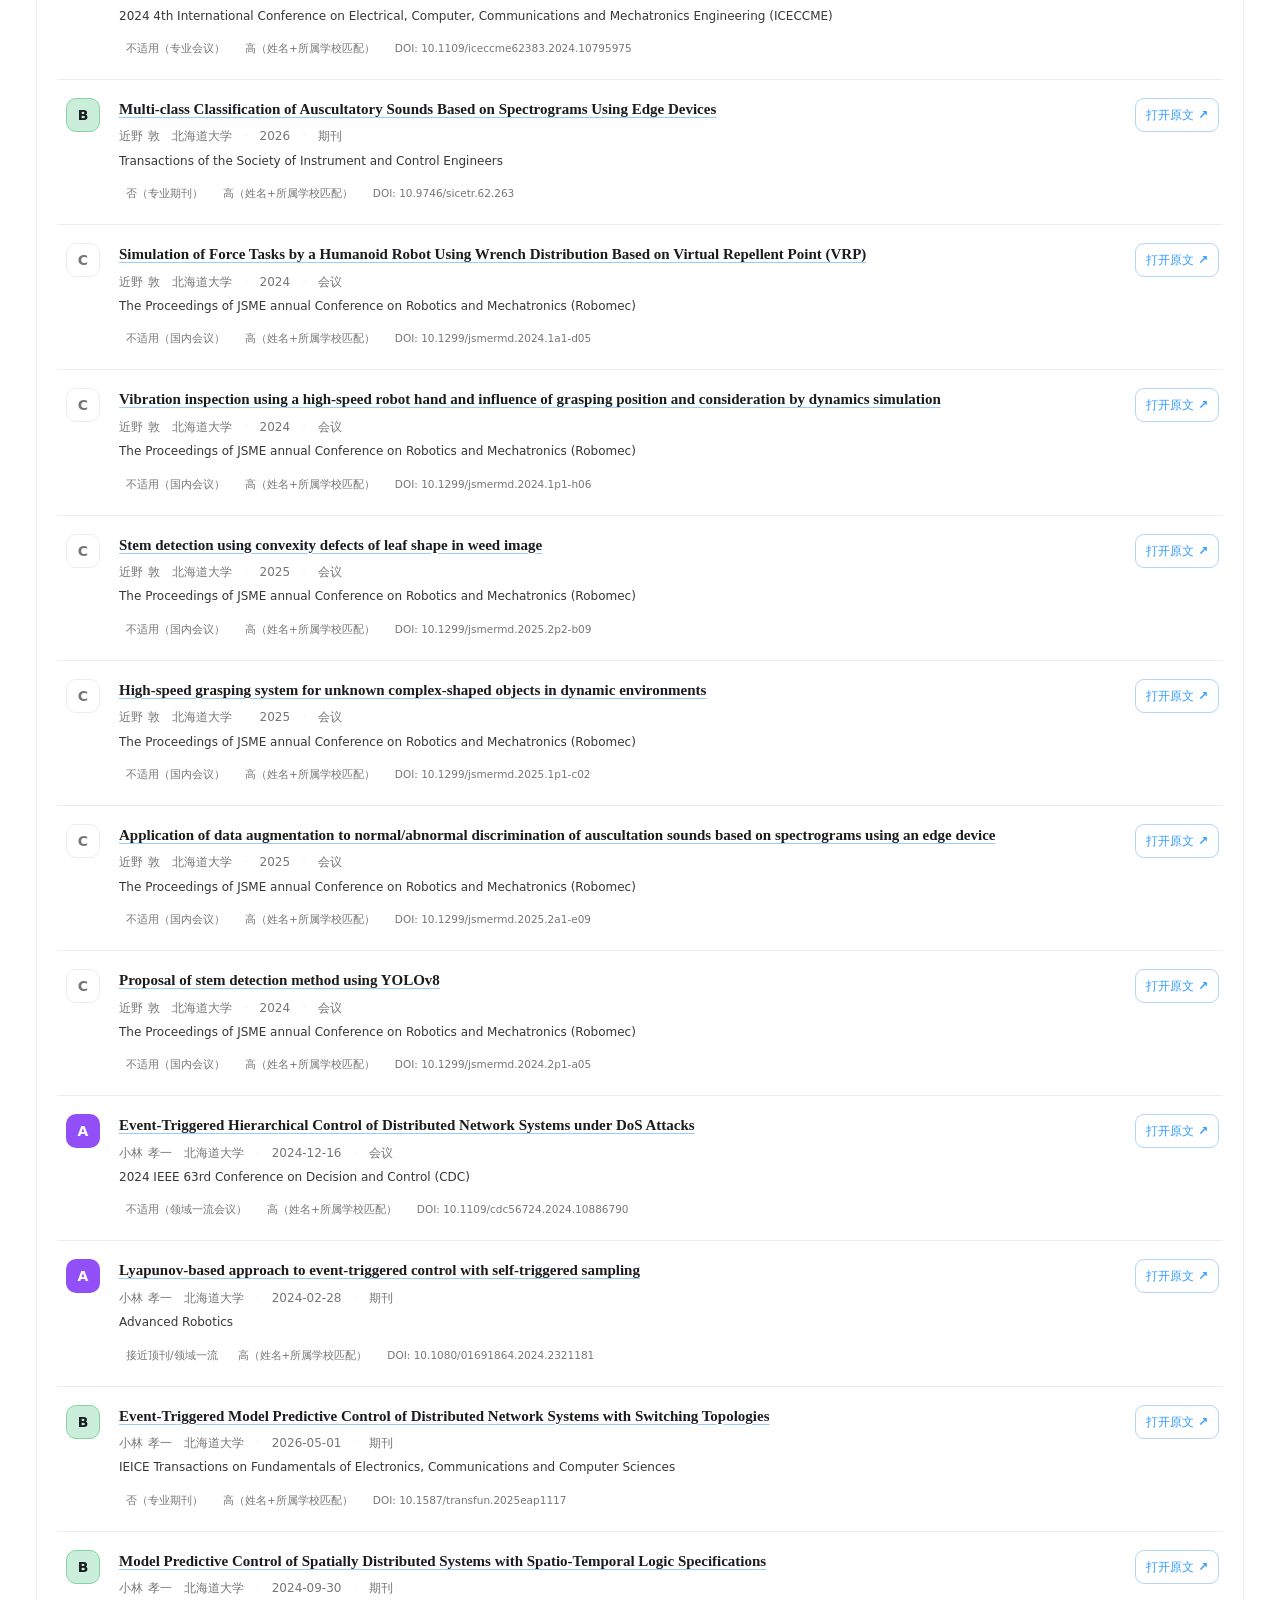
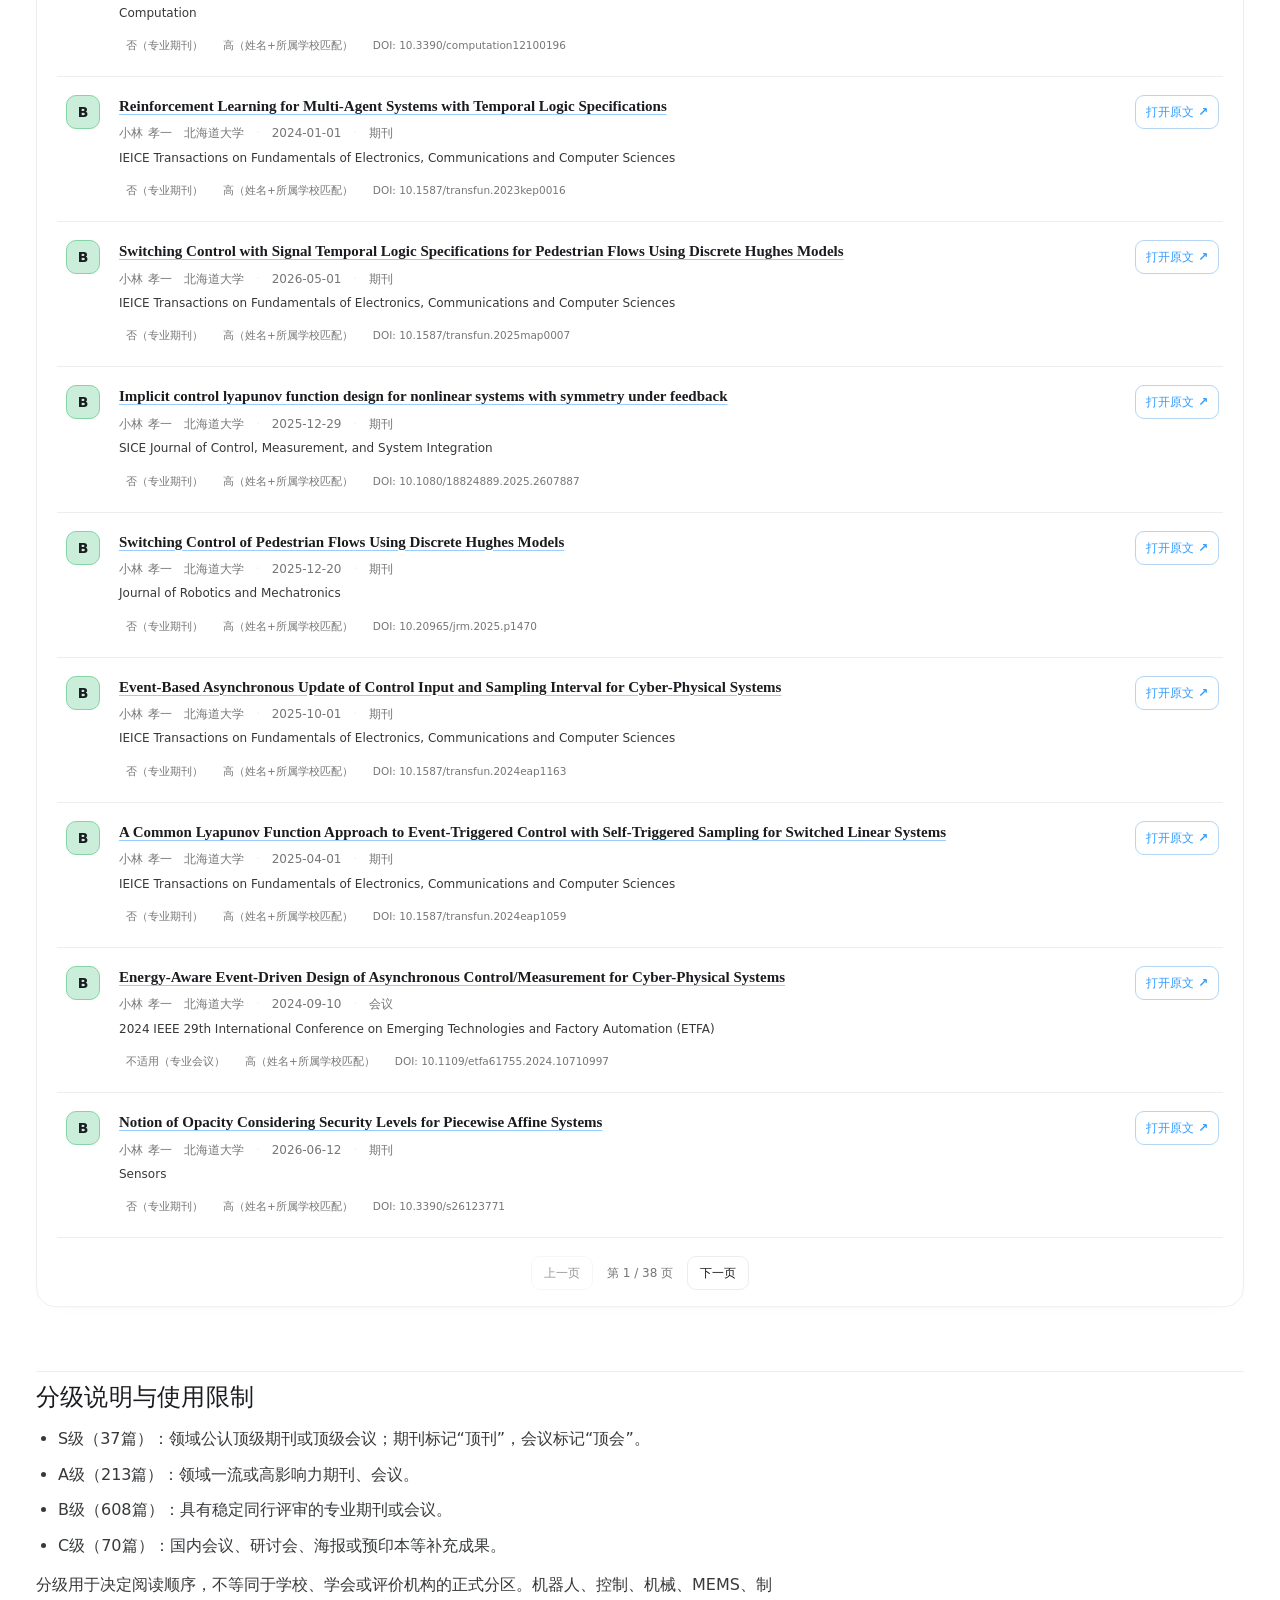
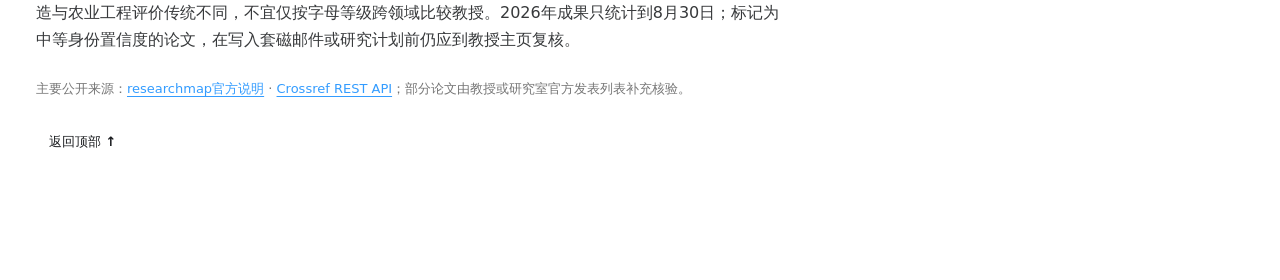
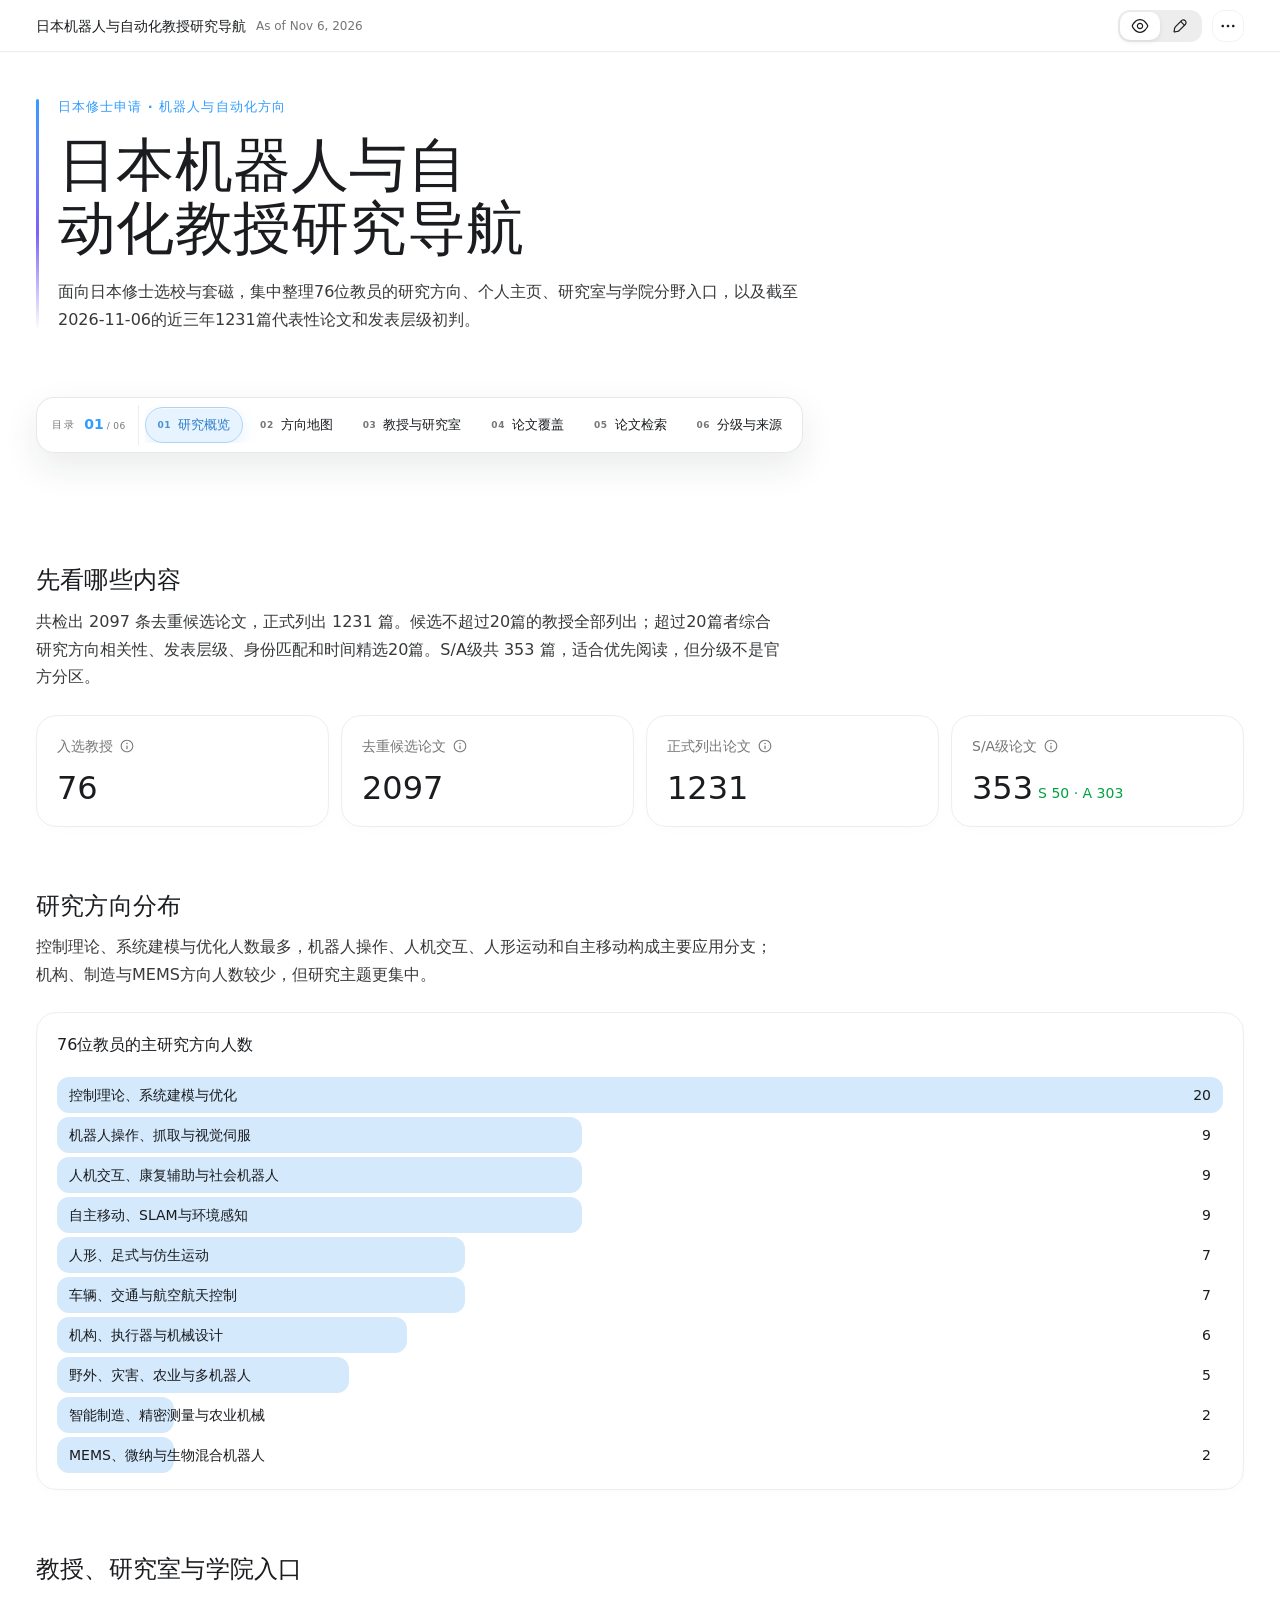
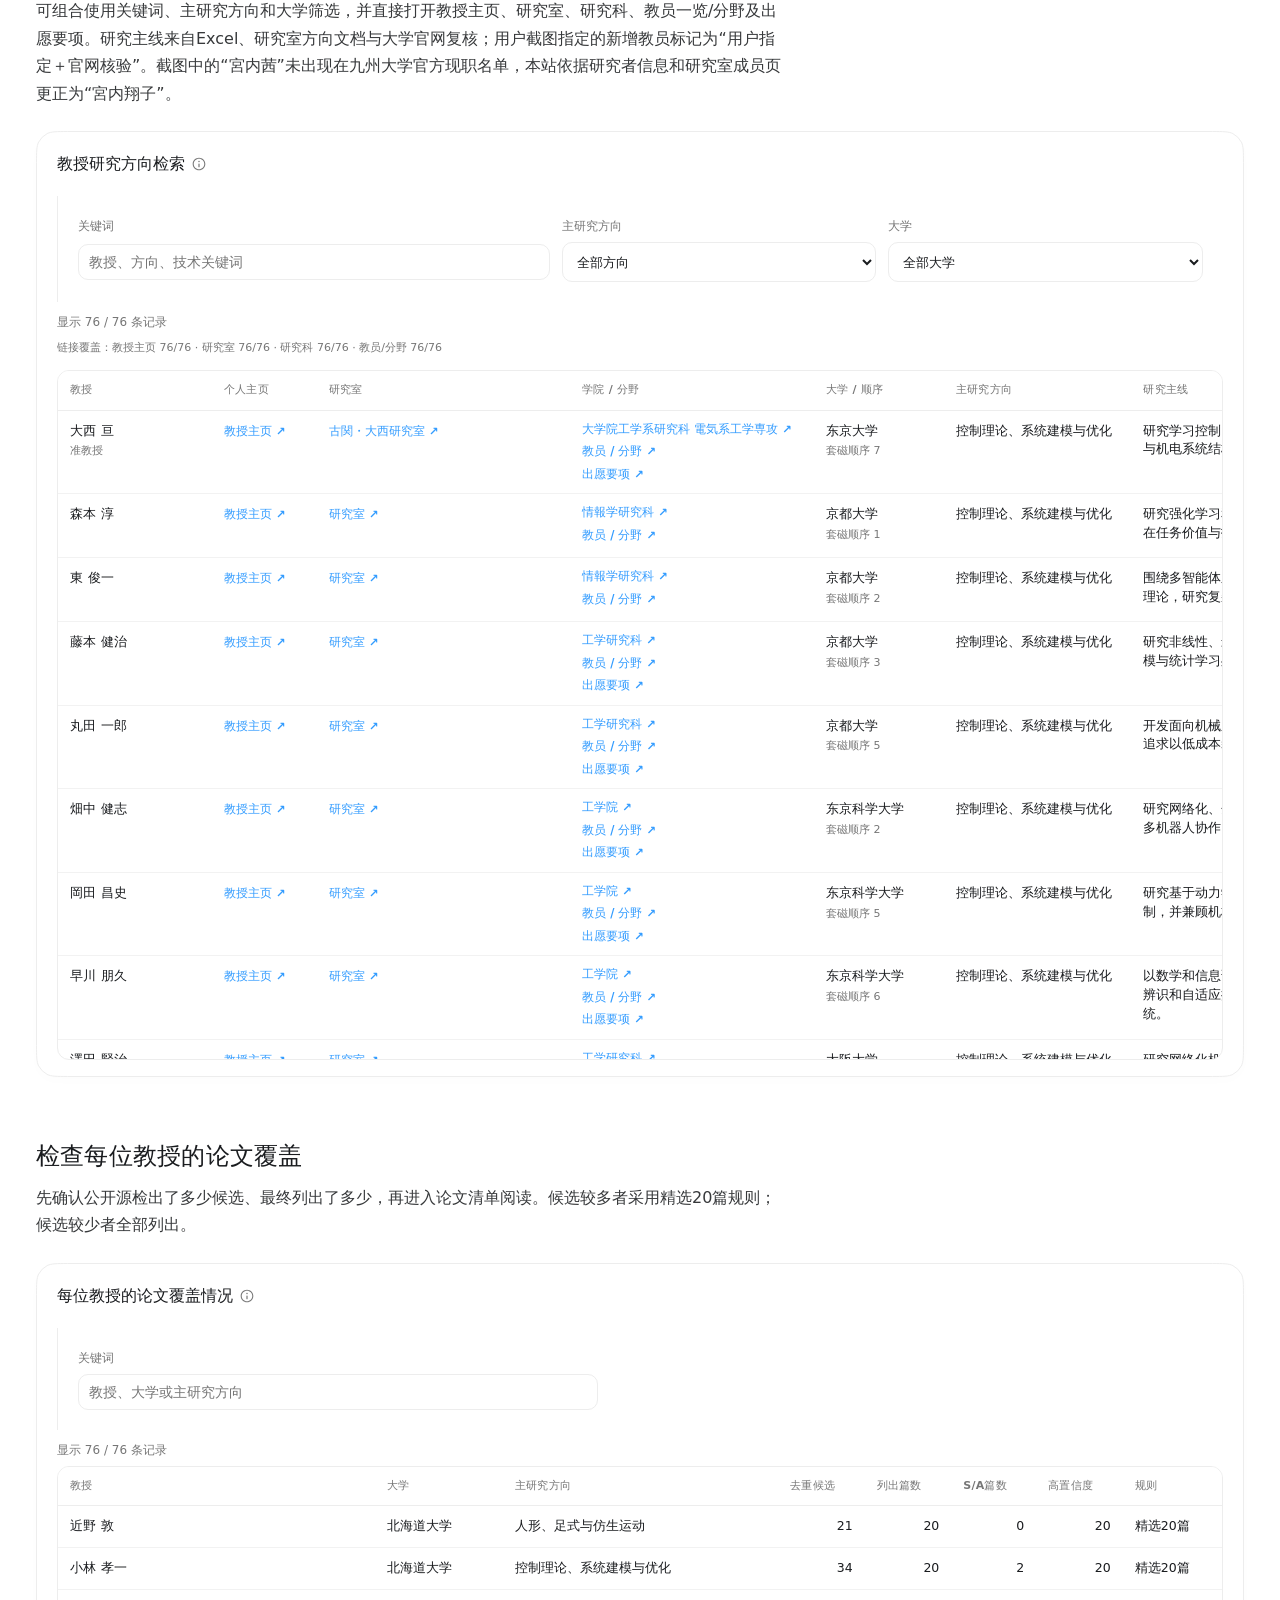
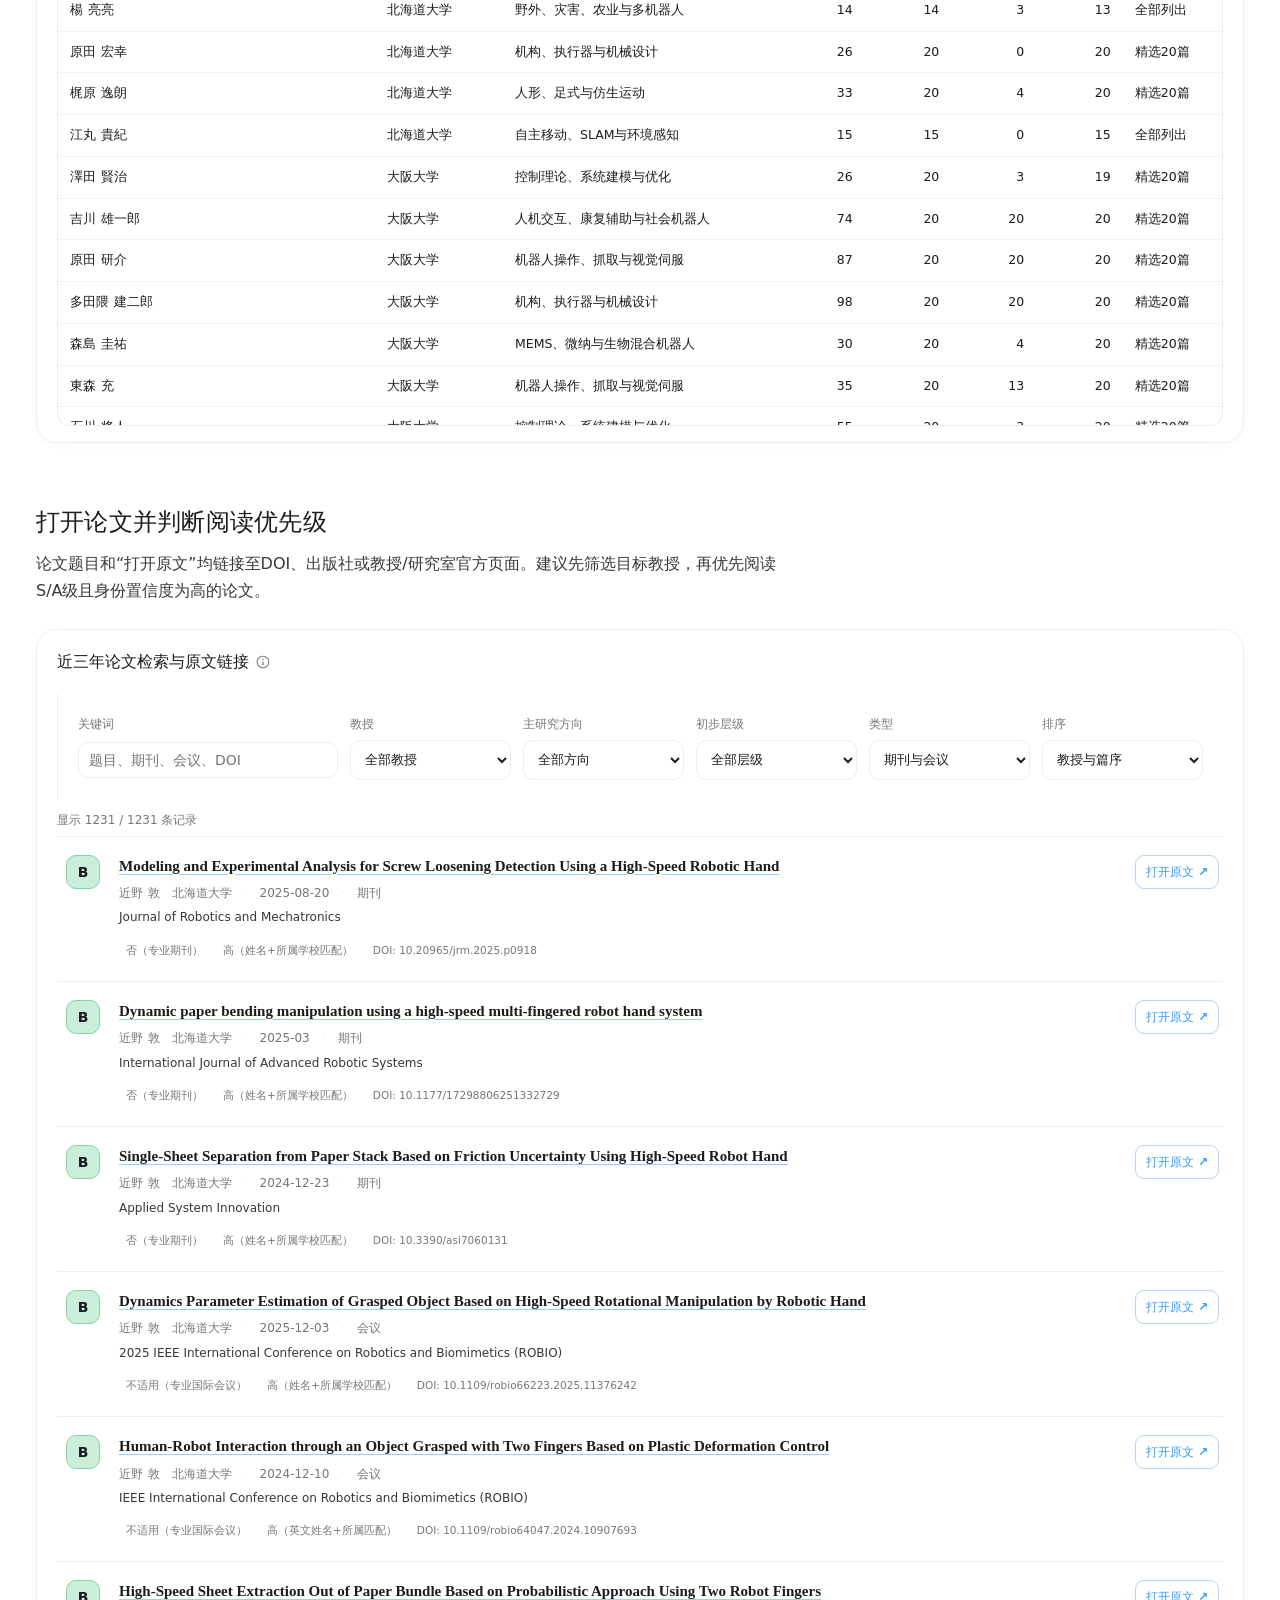
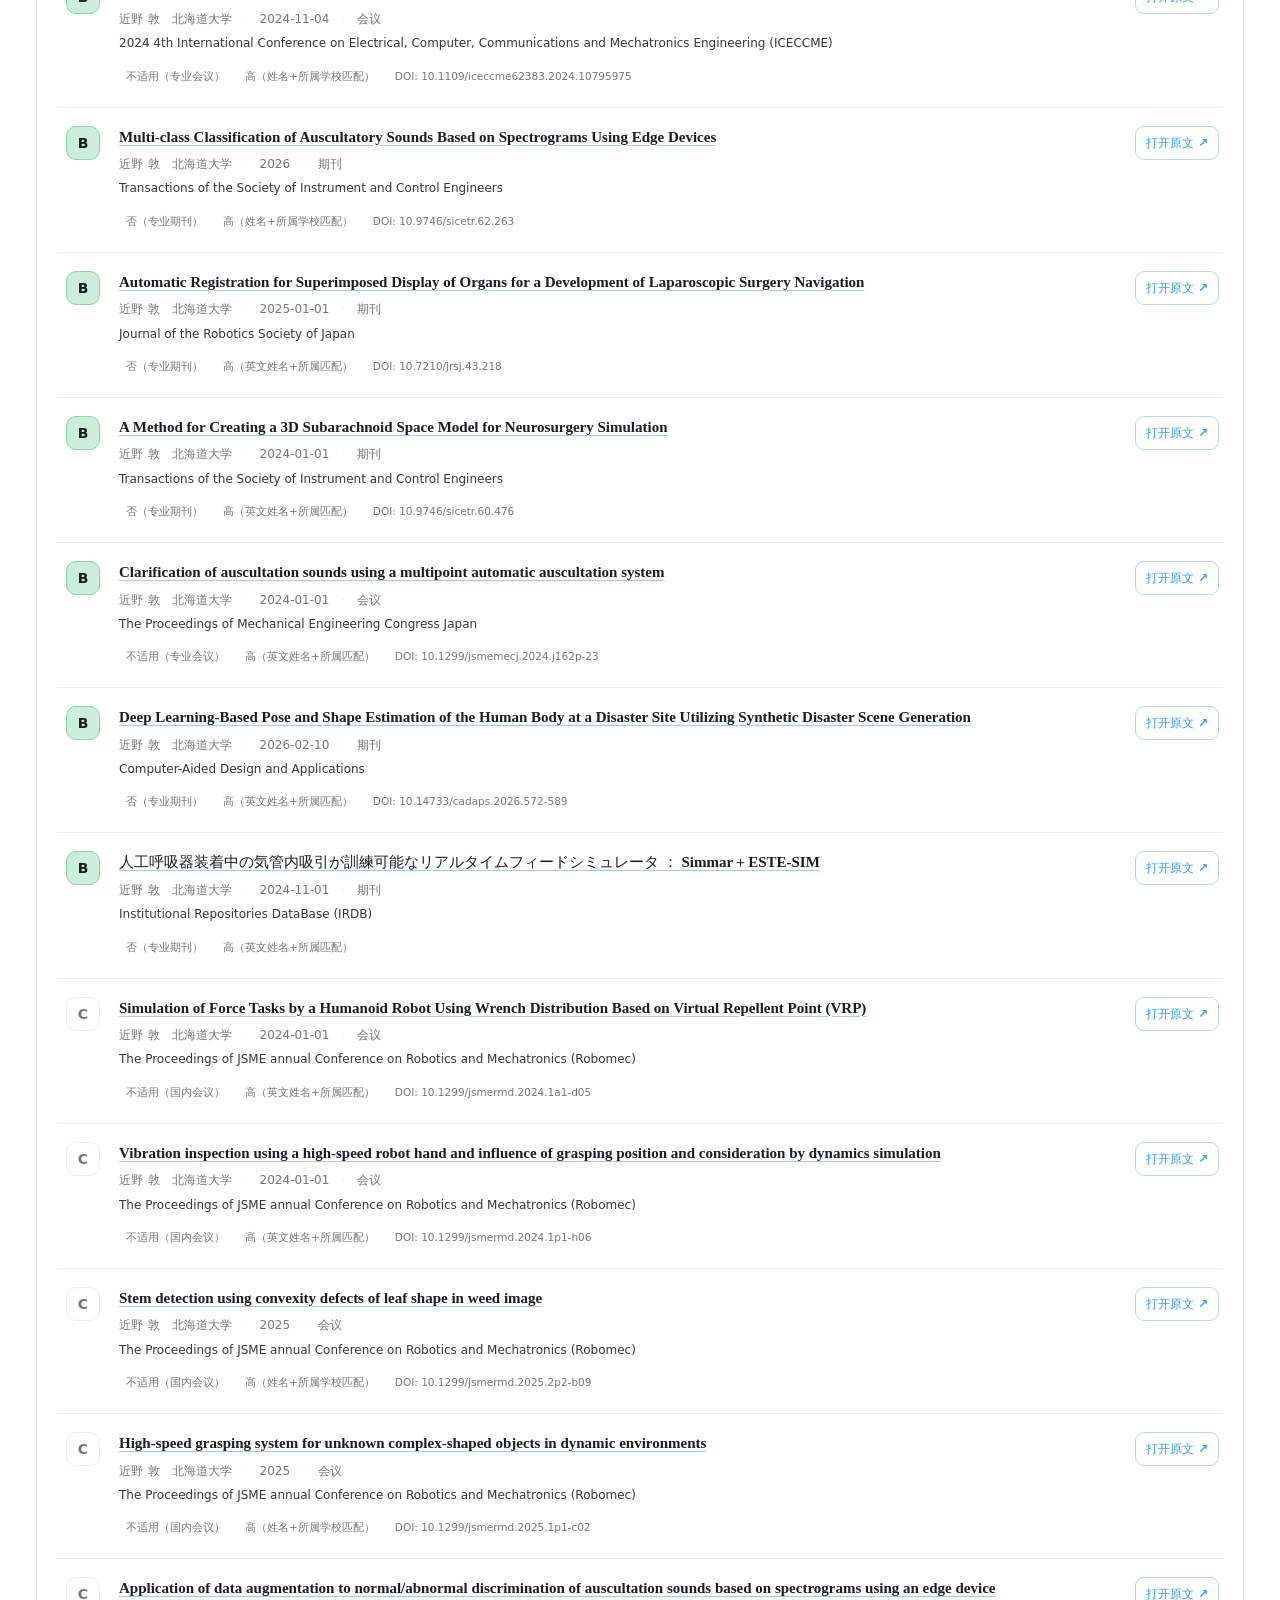
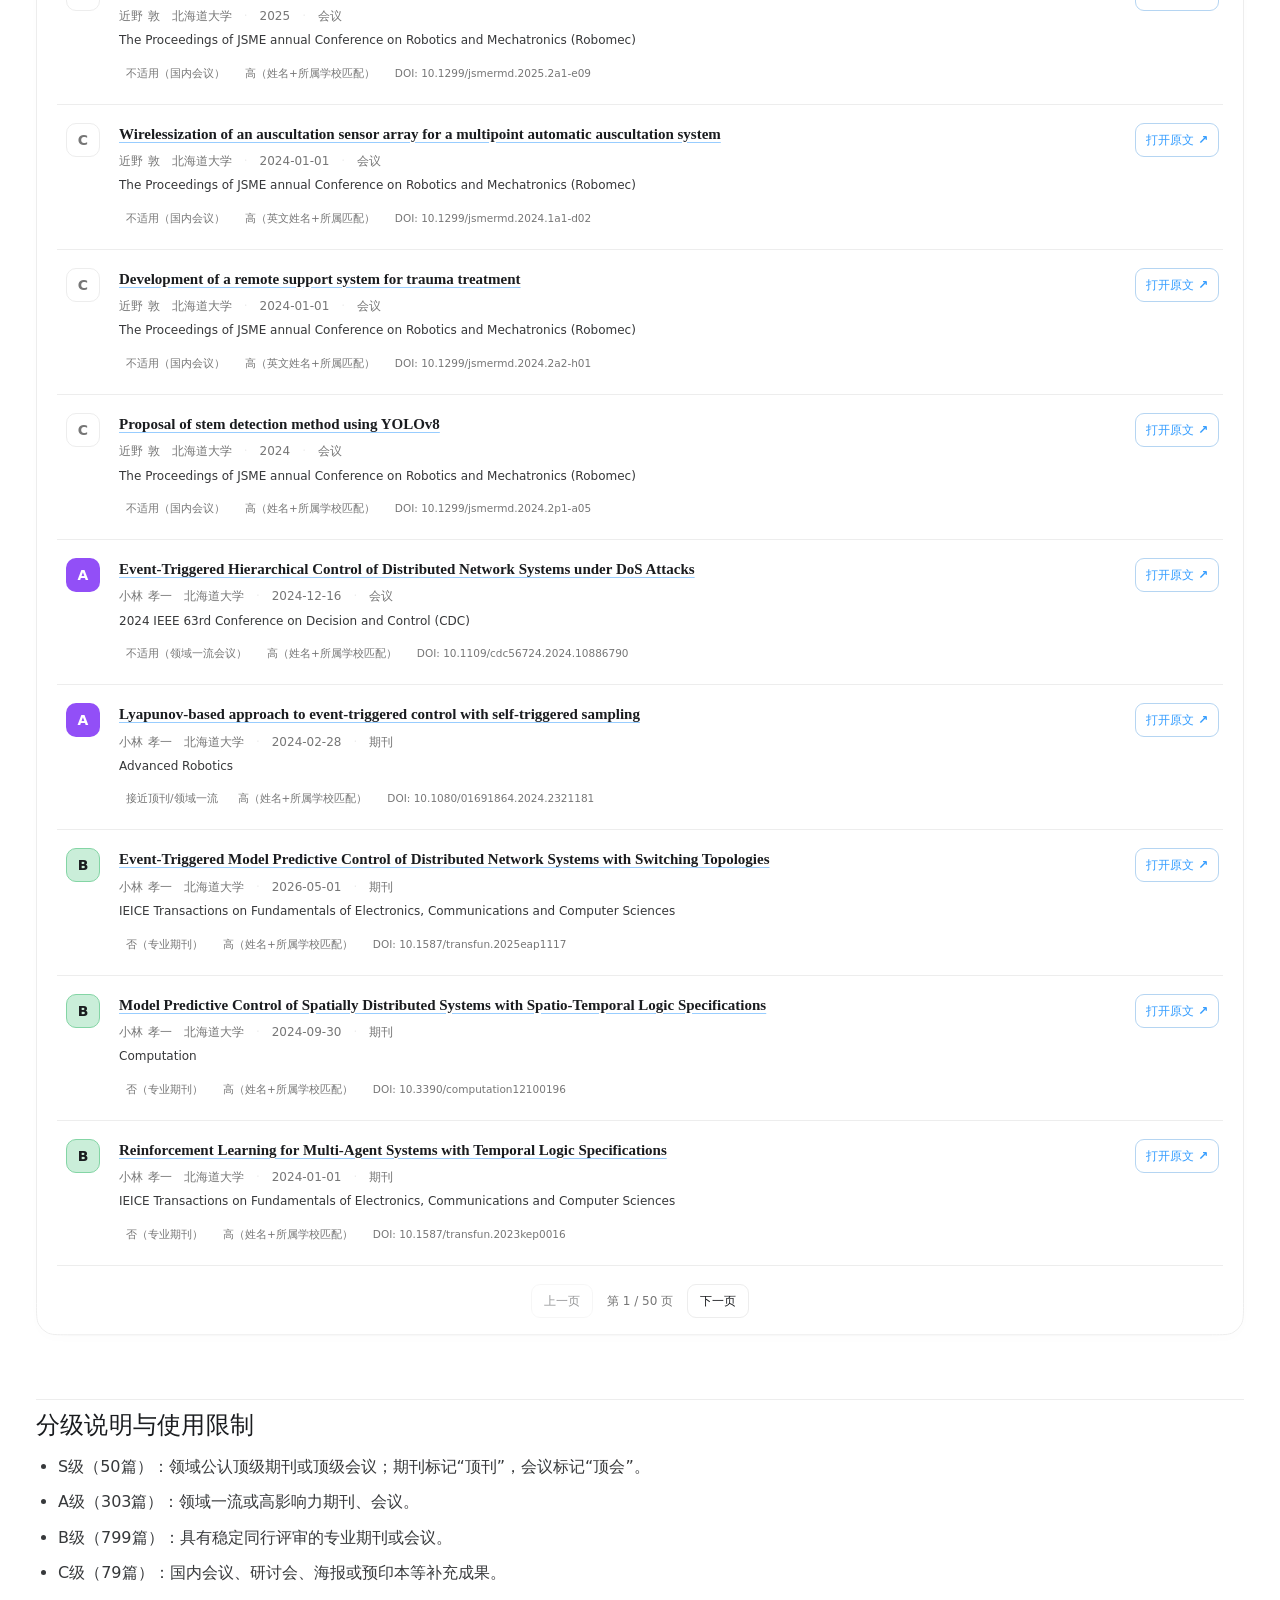
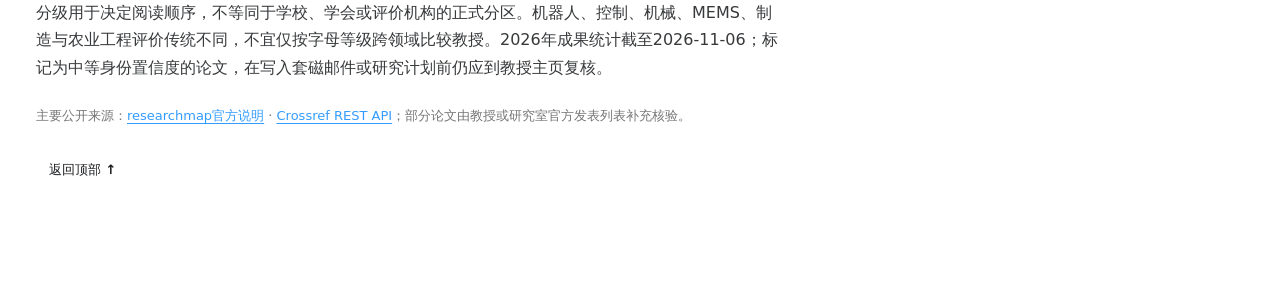
